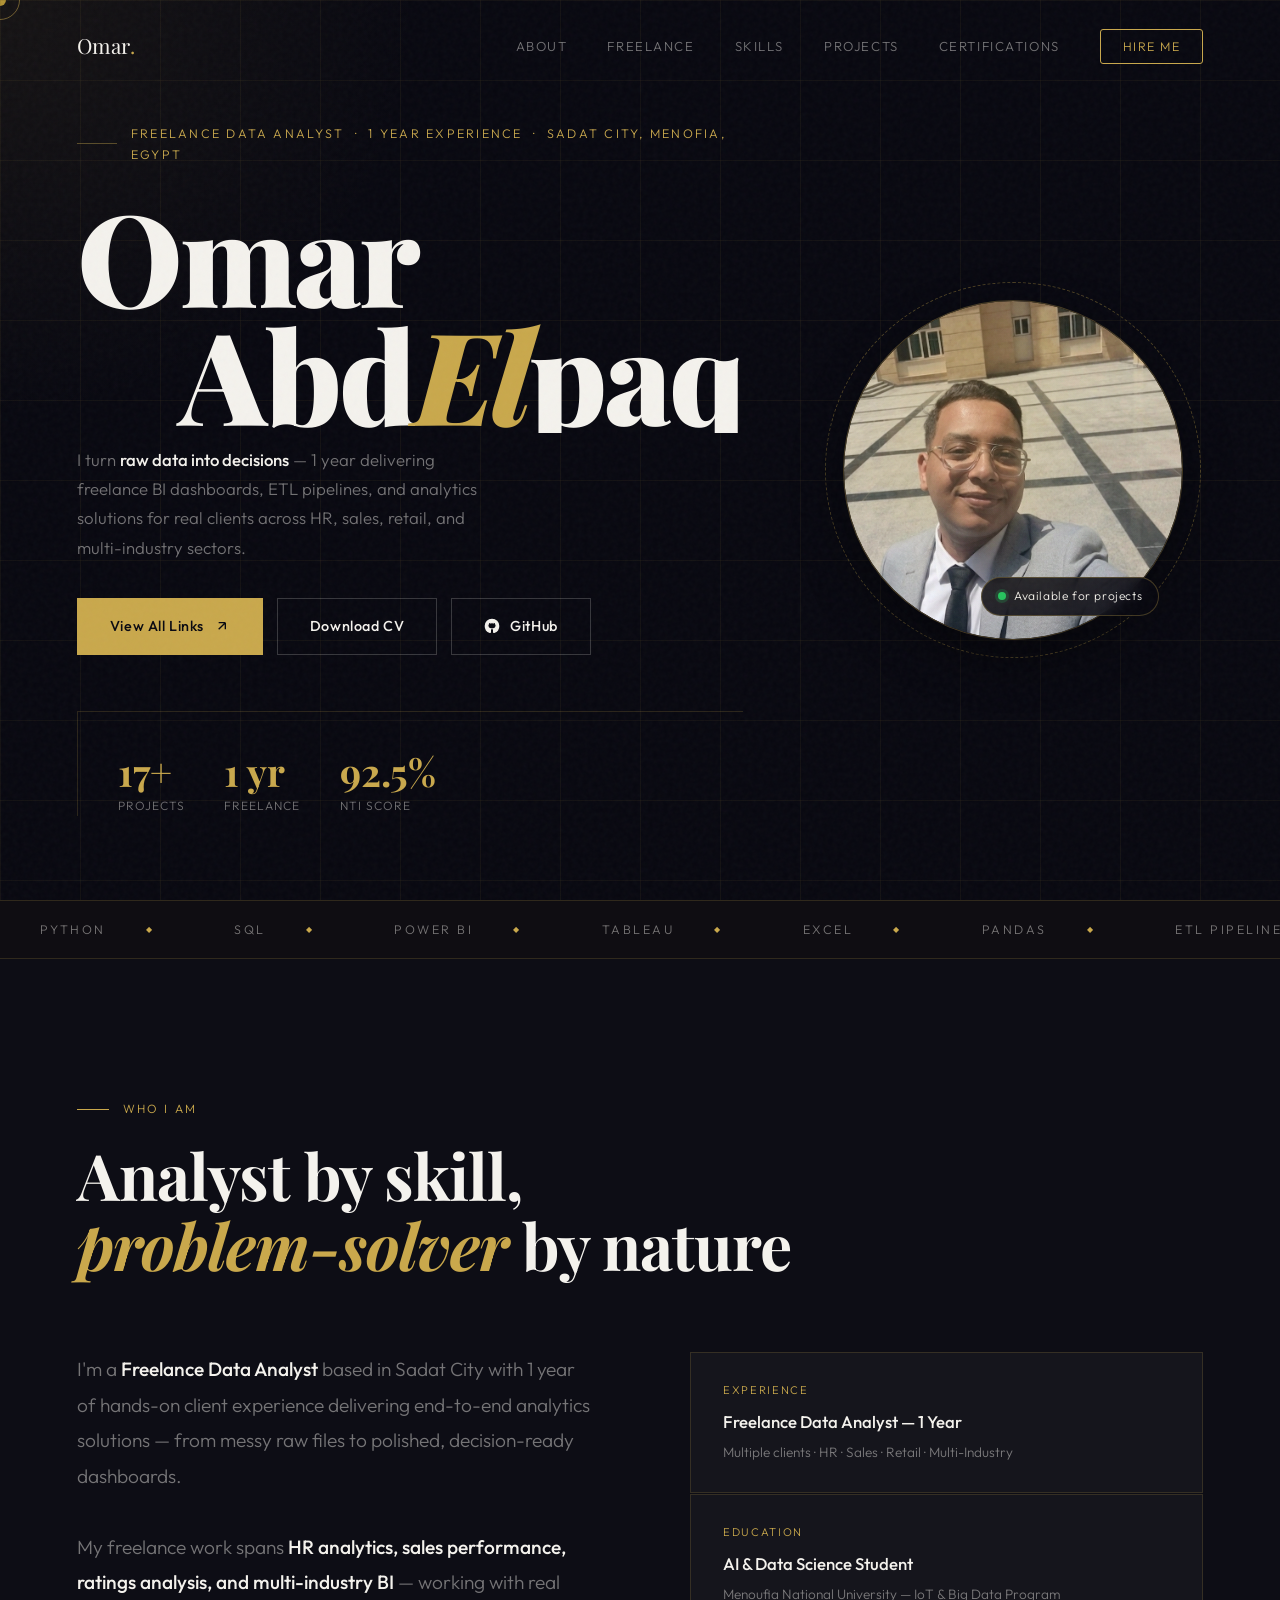
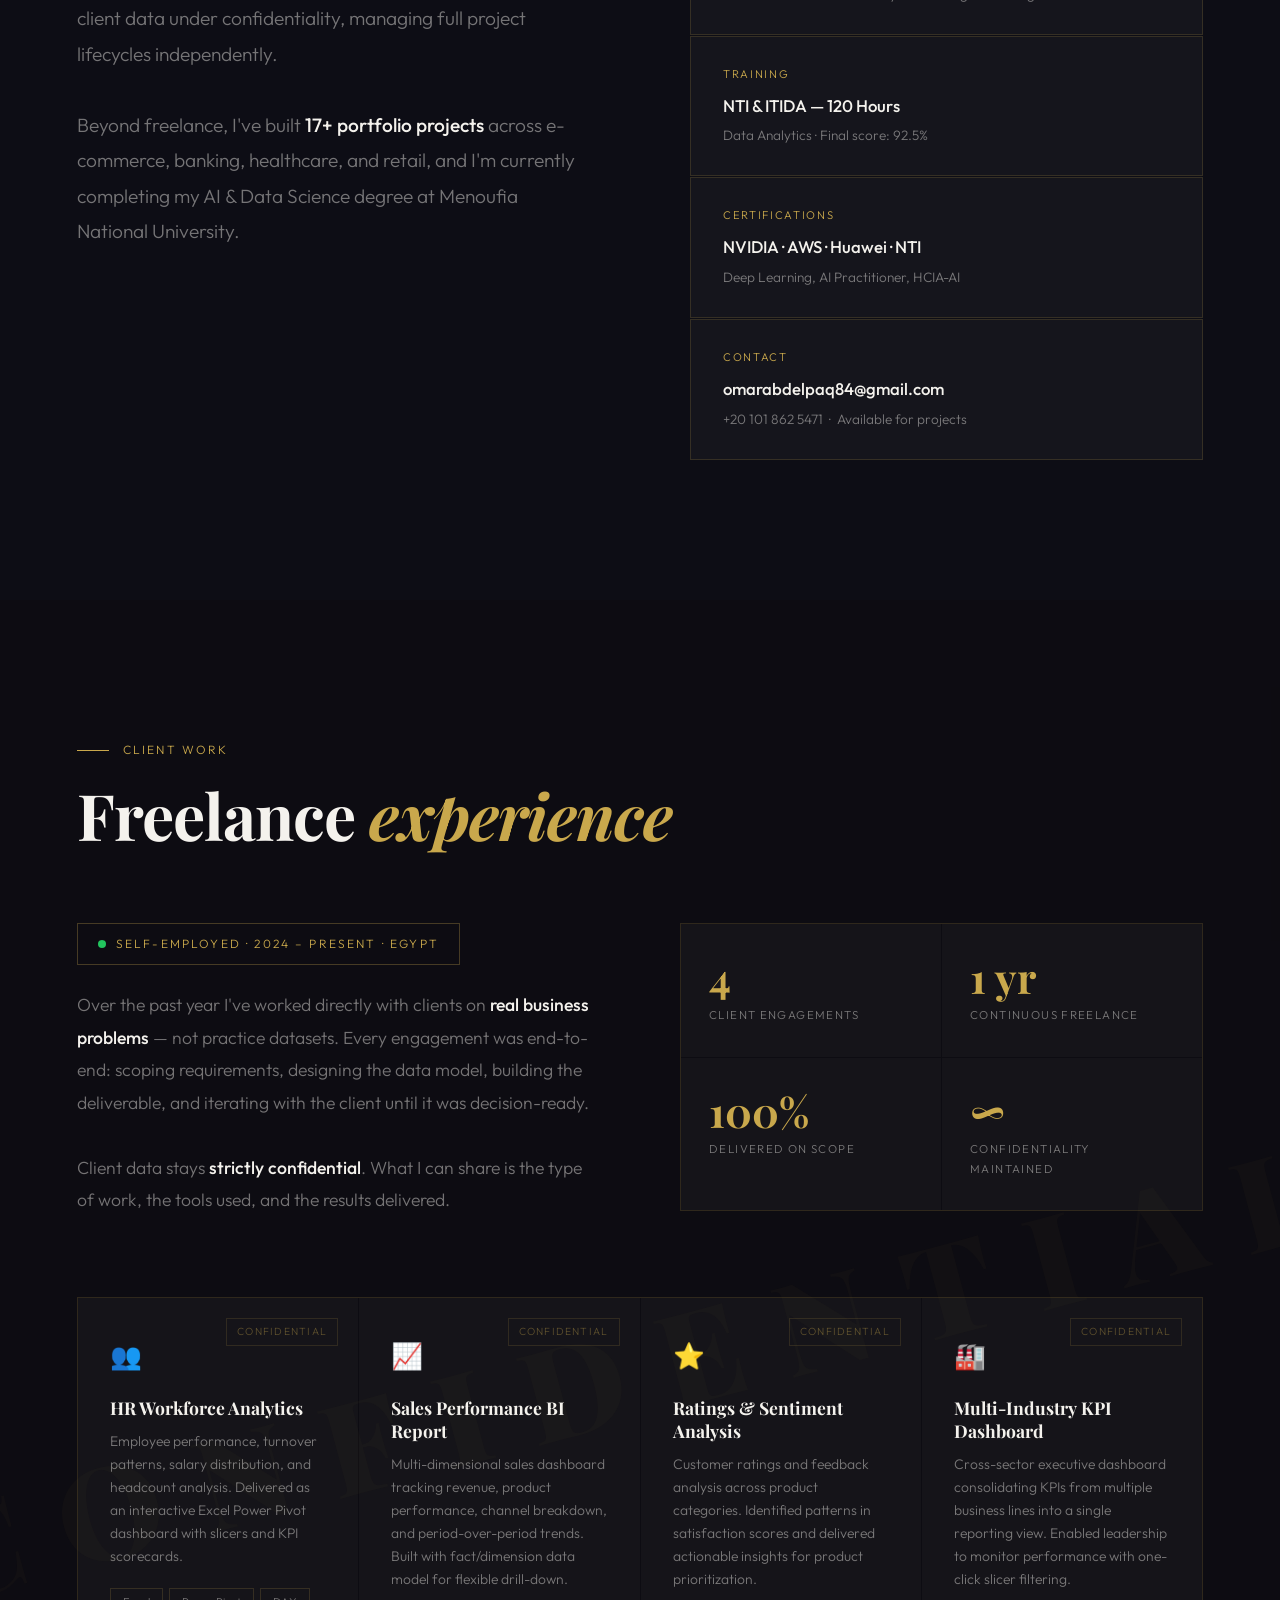
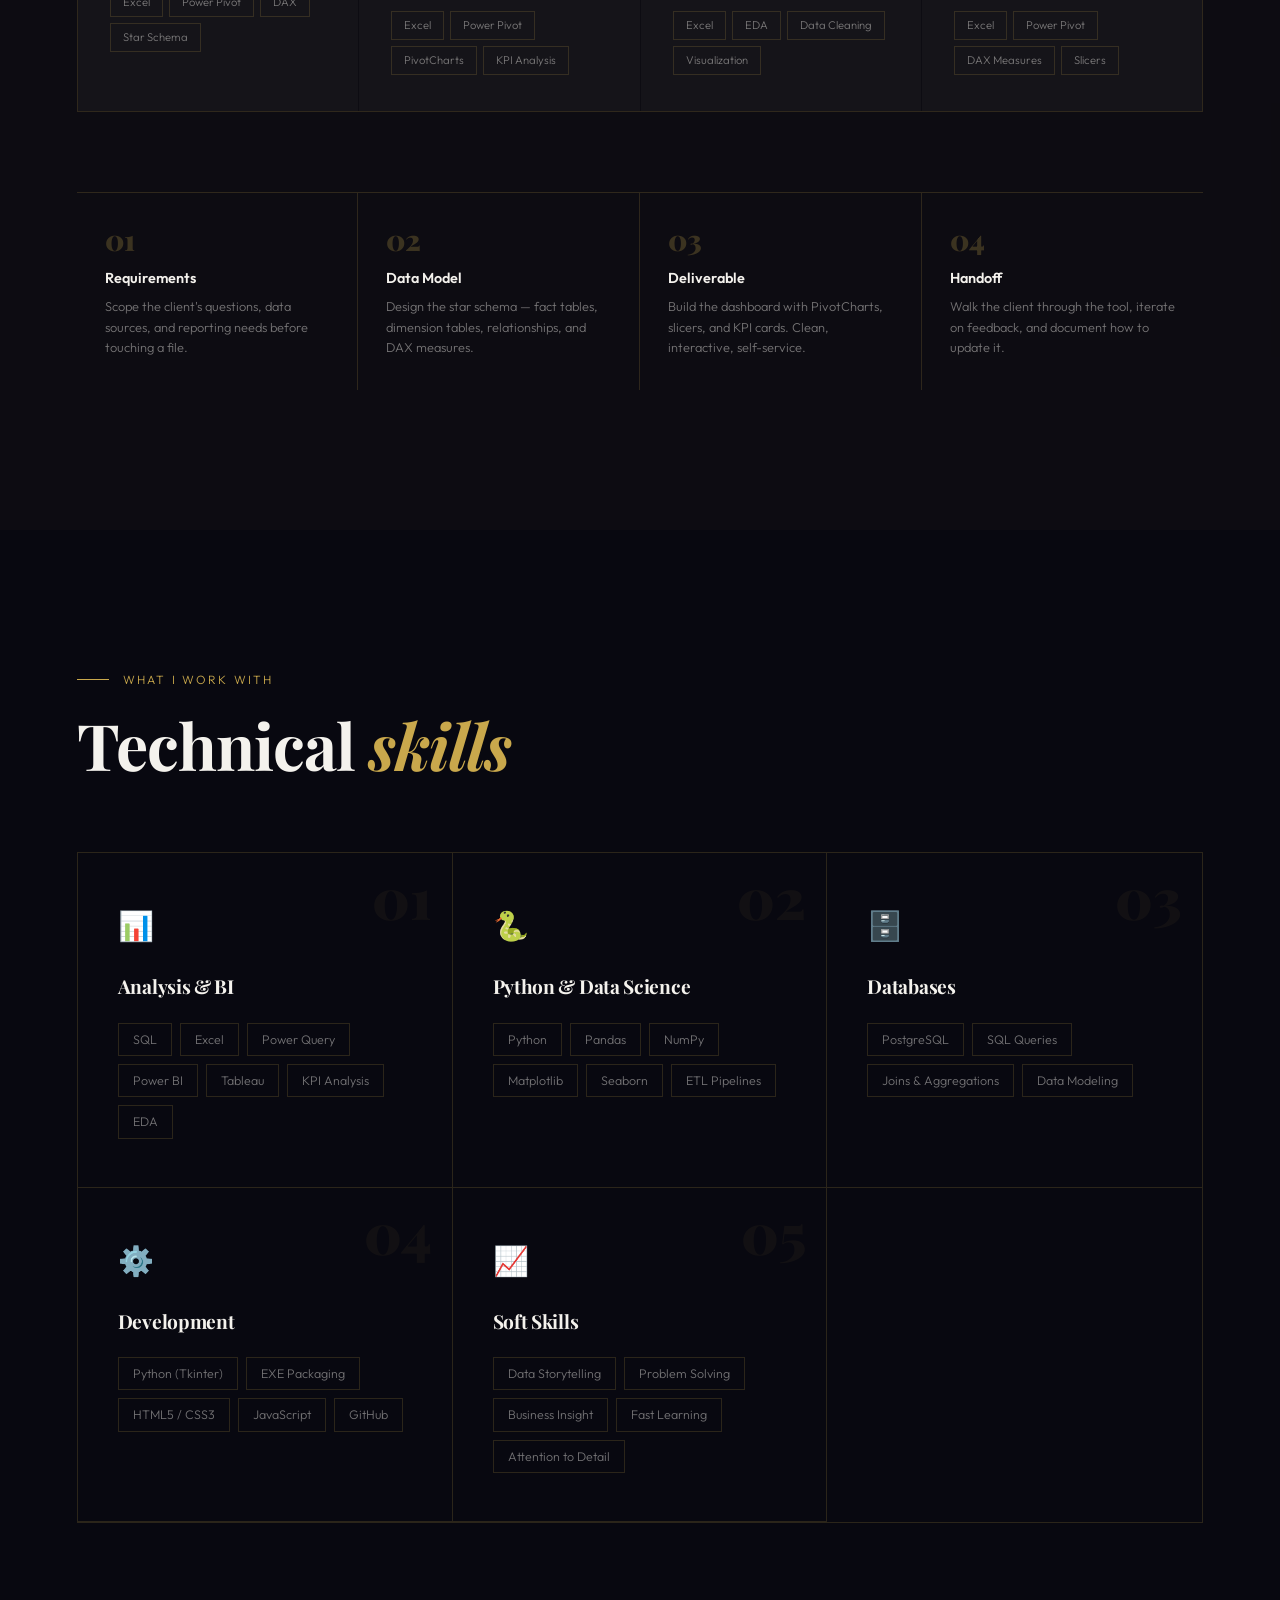
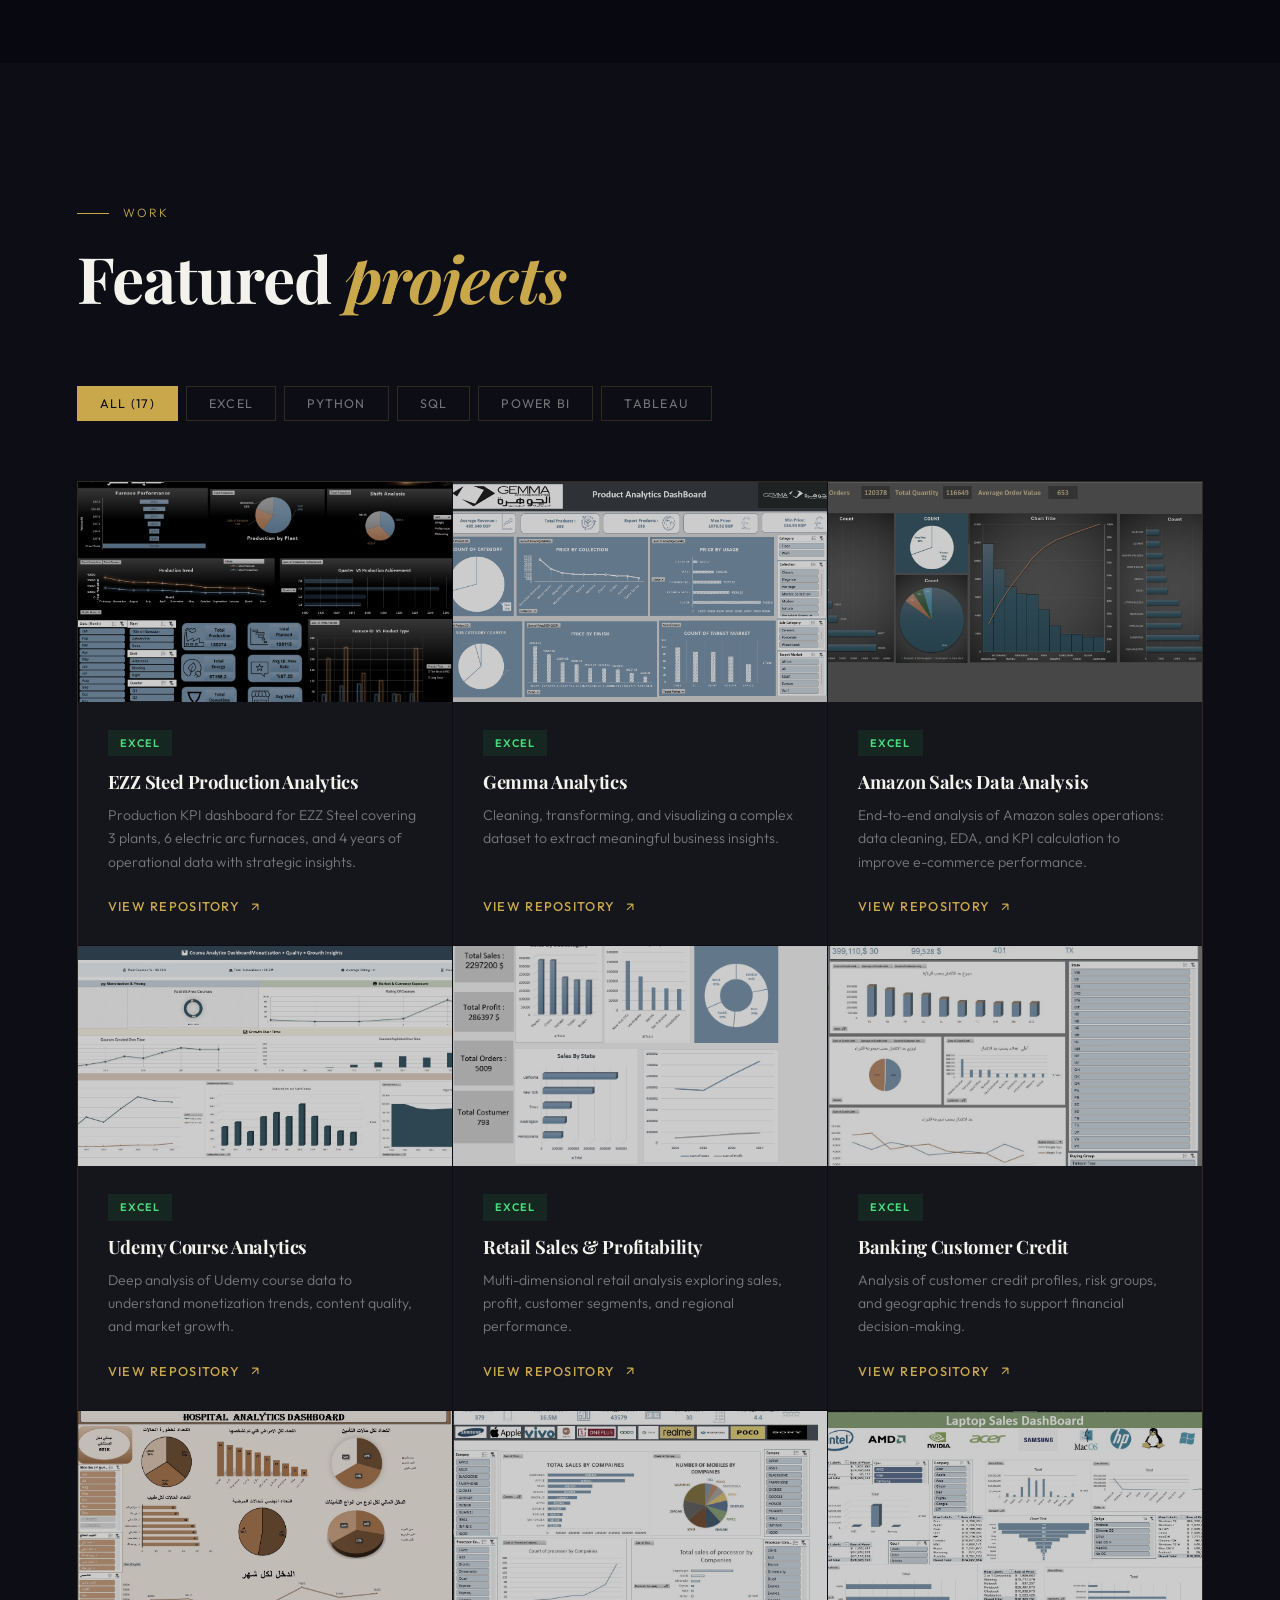
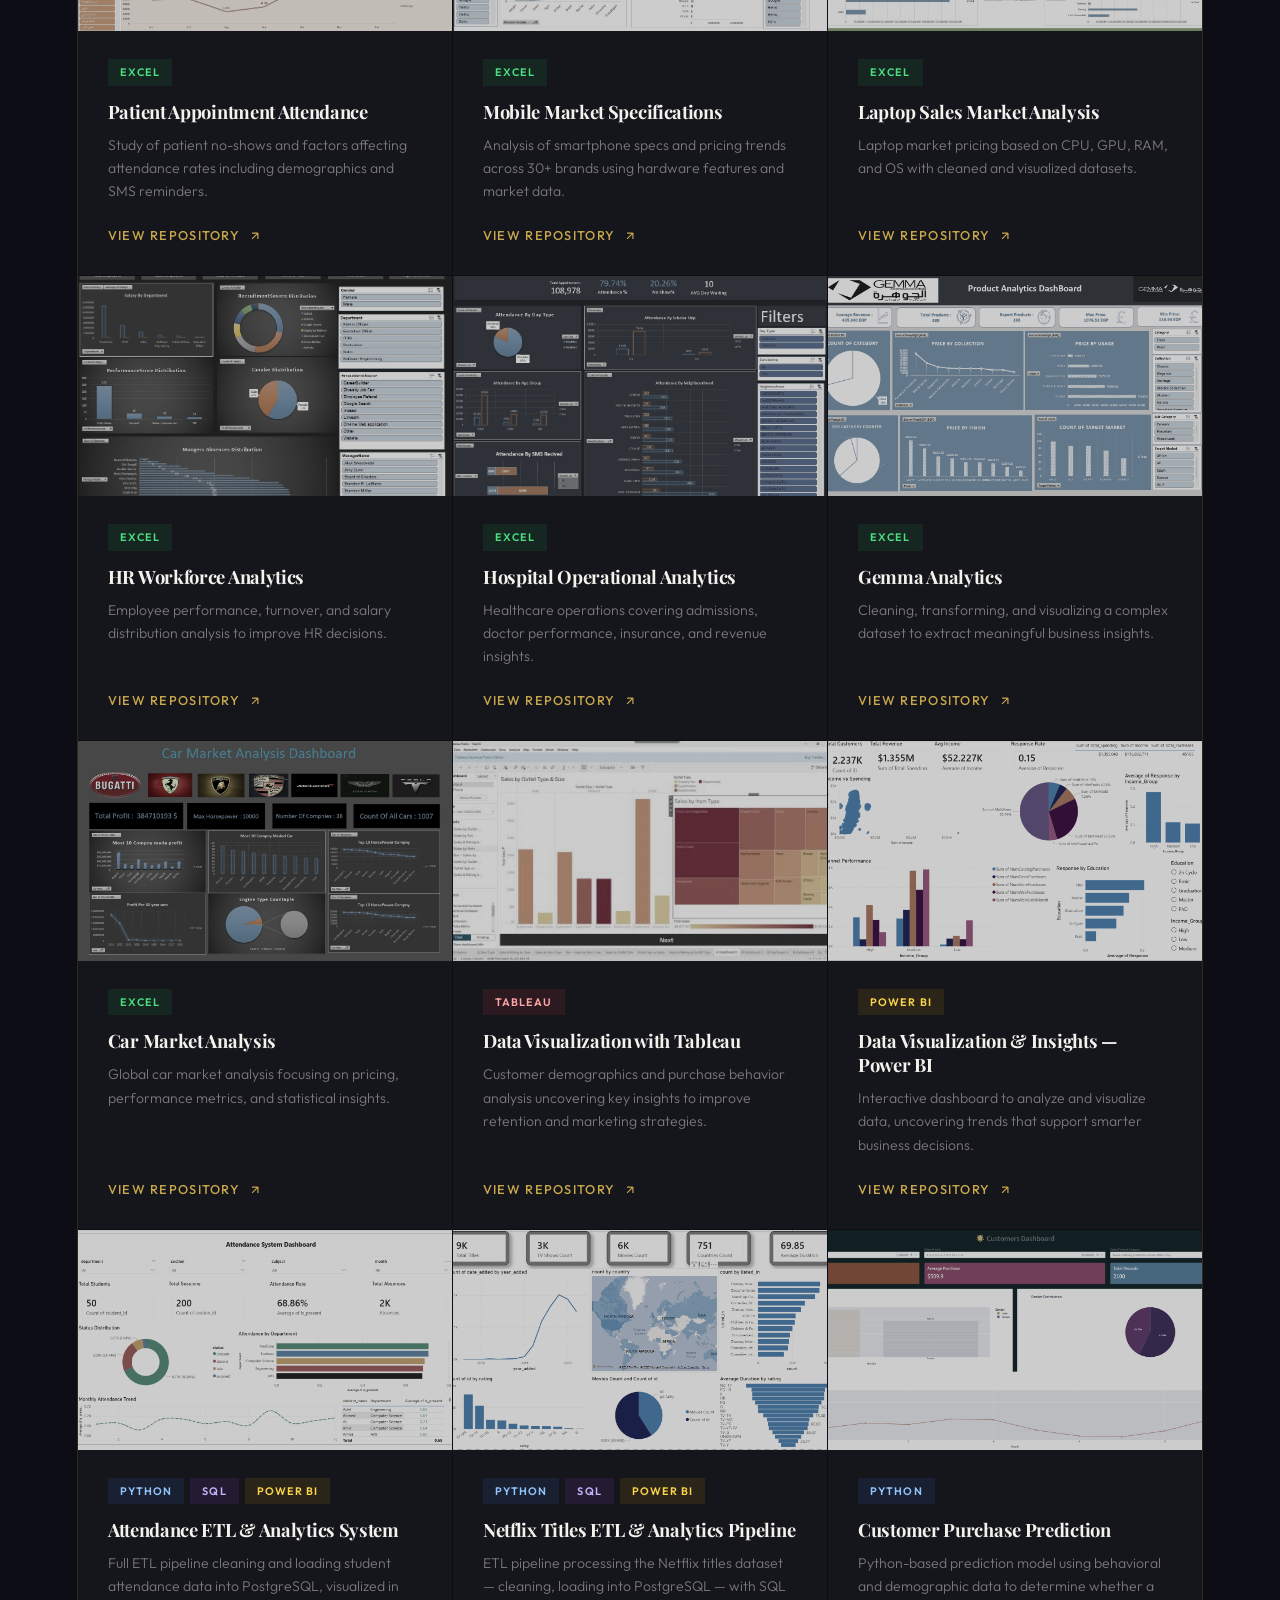
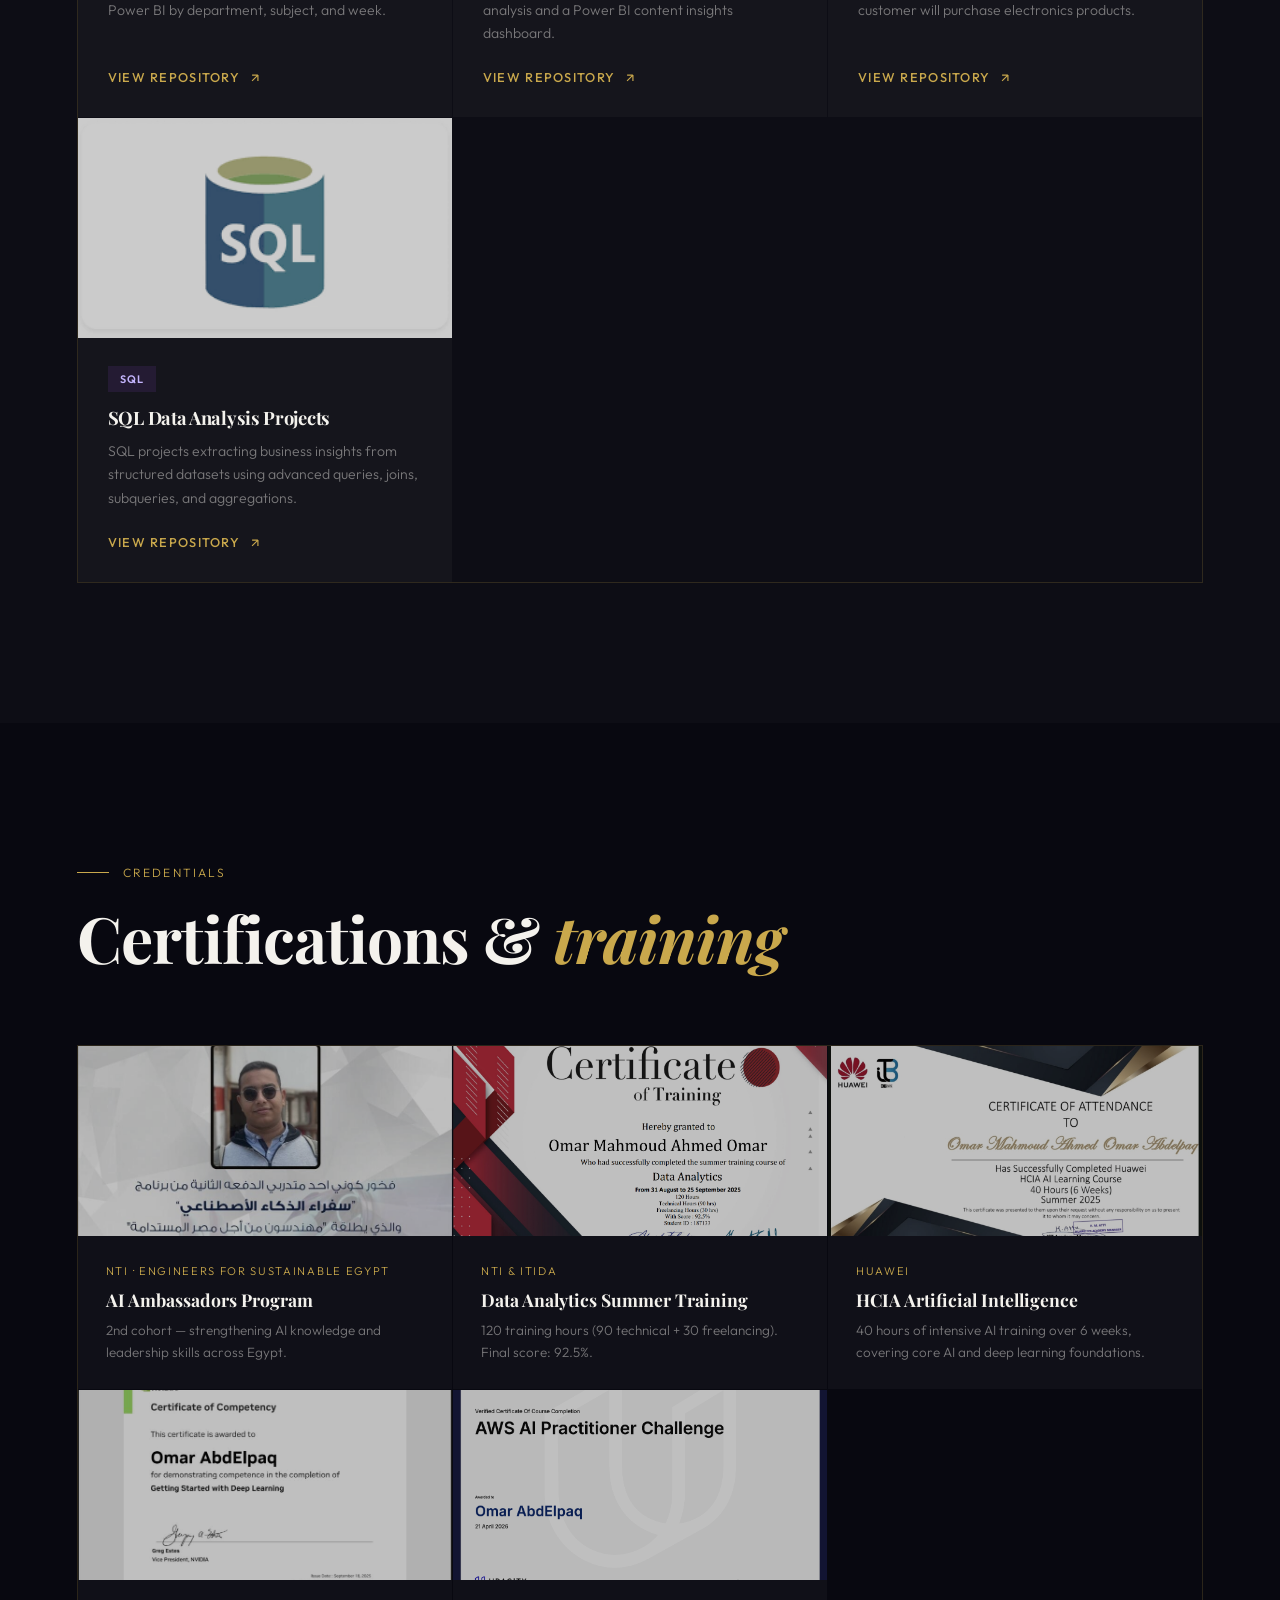
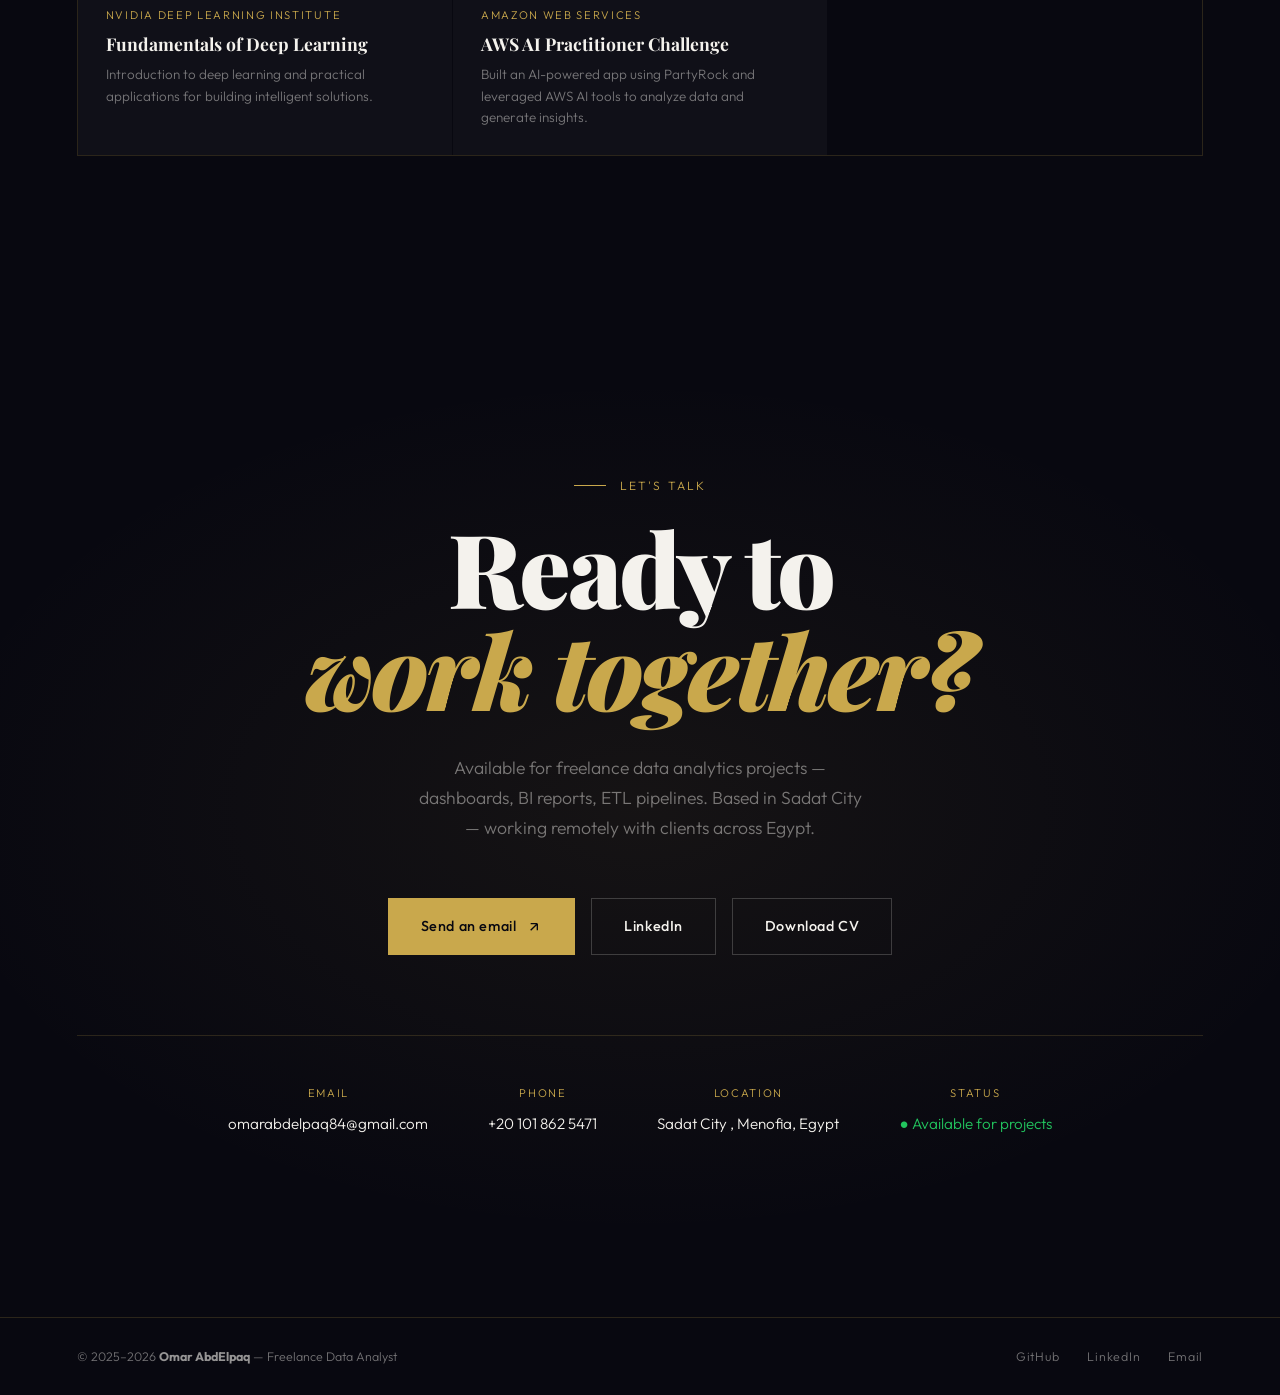
==== index.html @ 1dfb29c3 "Add files via upload" ====
<!DOCTYPE html>
<html lang="en">
<head>
<meta charset="UTF-8">
<meta name="viewport" content="width=device-width, initial-scale=1.0">
<meta name="description" content="Omar AbdElpaq — Freelance Data Analyst. Python, SQL, Power BI, Excel Power Pivot, DAX. 1 year freelance experience. 17+ real-world projects. Based in Sadat City, Menofia, Egypt.">
<title>Omar AbdElpaq — Data Analyst</title>
<link rel="preconnect" href="https://fonts.googleapis.com">
<link href="https://fonts.googleapis.com/css2?family=Playfair+Display:ital,wght@0,700;0,900;1,700&family=Outfit:wght@300;400;500;600&display=swap" rel="stylesheet">
<style>

.avatar-photo{
 width:100%;
 height:100%;
 object-fit:cover;
 border-radius:50%;
}
.avatar-circle{
 overflow:hidden;
 border:3px solid rgba(201,168,76,.45);
 box-shadow:0 20px 50px rgba(0,0,0,.45);
}

/* ── TOKENS ───────────────────────────────────────── */
:root {
  --black:   #080810;
  --white:   #f4f2ed;
  --gold:    #c9a84c;
  --gold2:   #e8c97a;
  --dim:     rgba(244,242,237,0.45);
  --border:  rgba(201,168,76,0.18);
  --card:    rgba(255,255,255,0.03);
  --r: 0px; --g: 0px; /* mouse pos for glow */
}

/* ── RESET ────────────────────────────────────────── */
*,*::before,*::after{margin:0;padding:0;box-sizing:border-box}
html{scroll-behavior:smooth;font-size:16px}
body{
  background:var(--black);
  color:var(--white);
  font-family:'Outfit',sans-serif;
  font-weight:300;
  line-height:1.7;
  overflow-x:hidden;
  cursor:none;
}
a{text-decoration:none;color:inherit}
img{display:block;max-width:100%}
ul{list-style:none}

/* ── CURSOR ───────────────────────────────────────── */
#cur{
  position:fixed;width:12px;height:12px;
  background:var(--gold);border-radius:50%;
  pointer-events:none;z-index:9999;
  transform:translate(-50%,-50%);
  transition:width .2s,height .2s,background .2s,opacity .2s;
  mix-blend-mode:difference;
}
#cur2{
  position:fixed;width:40px;height:40px;
  border:1px solid var(--gold);border-radius:50%;
  pointer-events:none;z-index:9998;
  transform:translate(-50%,-50%);
  opacity:.5;
  transition:width .35s cubic-bezier(.16,1,.3,1),height .35s cubic-bezier(.16,1,.3,1),opacity .3s;
}
.cur-big #cur{width:50px;height:50px;opacity:.15}
.cur-big #cur2{width:60px;height:60px;opacity:.8;border-color:var(--gold2)}

/* ── GRAIN OVERLAY ────────────────────────────────── */
body::before{
  content:'';
  position:fixed;inset:0;
  background-image:url("data:image/svg+xml,%3Csvg viewBox='0 0 200 200' xmlns='http://www.w3.org/2000/svg'%3E%3Cfilter id='n'%3E%3CfeTurbulence type='fractalNoise' baseFrequency='0.9' numOctaves='4' stitchTiles='stitch'/%3E%3C/filter%3E%3Crect width='100%25' height='100%25' filter='url(%23n)' opacity='1'/%3E%3C/svg%3E");
  opacity:.035;pointer-events:none;z-index:9997;
}

/* ── NAV ──────────────────────────────────────────── */
nav{
  position:fixed;top:0;left:0;right:0;z-index:500;
  display:flex;align-items:center;justify-content:space-between;
  padding:28px 6%;
  transition:padding .4s,background .4s,backdrop-filter .4s;
}
nav.scrolled{
  padding:18px 6%;
  background:rgba(8,8,16,.8);
  backdrop-filter:blur(20px);
  border-bottom:1px solid var(--border);
}
.nav-logo{
  font-family:'Playfair Display',serif;
  font-size:1.3rem;letter-spacing:.5px;
}
.nav-logo span{color:var(--gold)}
.nav-links{display:flex;gap:40px;align-items:center}
.nav-links a{font-size:.82rem;letter-spacing:.12em;text-transform:uppercase;color:var(--dim);transition:color .2s}
.nav-links a:hover{color:var(--white)}
.nav-hire{
  background:transparent;
  border:1px solid var(--gold);
  color:var(--gold) !important;
  padding:9px 22px;border-radius:3px;
  font-size:.78rem !important;
  letter-spacing:.12em !important;
  transition:background .2s,color .2s !important;
}
.nav-hire:hover{background:var(--gold);color:var(--black) !important}

/* ── HERO ─────────────────────────────────────────── */
.hero{
  min-height:100vh;
  display:grid;
  grid-template-columns:1fr 420px;
  gap:60px;
  align-items:center;
  padding:120px 6% 9vh;
  position:relative;overflow:hidden;
}
@media(max-width:1100px){.hero{grid-template-columns:1fr;padding-top:110px}}

/* ── CSS AVATAR ───────────────────────────────────── */
.avatar-wrap{
  display:flex;justify-content:center;align-items:center;
  position:relative;
}
.avatar-outer{
  position:relative;
  width:340px;height:340px;
  flex-shrink:0;
}
/* spinning dashed ring */
.avatar-outer::before{
  content:'';
  position:absolute;inset:-18px;
  border-radius:50%;
  border:1.5px dashed rgba(201,168,76,.35);
  animation:spinRing 18s linear infinite;
}
/* pulsing glow */
.avatar-outer::after{
  content:'';
  position:absolute;inset:-2px;
  border-radius:50%;
  background:radial-gradient(circle, rgba(201,168,76,.12) 0%, transparent 70%);
  animation:glowPulse 3s ease-in-out infinite;
}
@keyframes spinRing{to{transform:rotate(360deg)}}
@keyframes glowPulse{0%,100%{opacity:.5;transform:scale(1)}50%{opacity:1;transform:scale(1.05)}}

.avatar-circle{
  width:100%;height:100%;
  border-radius:50%;
  background:linear-gradient(135deg, rgba(201,168,76,.12) 0%, rgba(201,168,76,.04) 100%);
  border:1px solid rgba(201,168,76,.25);
  display:flex;flex-direction:column;align-items:center;justify-content:center;
  position:relative;
  overflow:hidden;
}
/* subtle inner texture */
.avatar-circle::before{
  content:'';
  position:absolute;inset:0;
  background:
    radial-gradient(circle at 30% 30%, rgba(201,168,76,.08) 0%, transparent 50%),
    radial-gradient(circle at 70% 70%, rgba(26,79,200,.06) 0%, transparent 50%);
}

.avatar-initials{
  font-family:'Playfair Display',serif;
  font-size:5.5rem;font-weight:900;
  letter-spacing:-4px;
  color:var(--white);
  line-height:1;
  position:relative;z-index:1;
  opacity:.95;
}
.avatar-initials em{color:var(--gold);font-style:normal}

.avatar-title{
  font-size:.72rem;letter-spacing:.22em;text-transform:uppercase;
  color:var(--gold);margin-top:12px;
  position:relative;z-index:1;
  opacity:.8;
}

/* orbit dots */
.orbit-dot{
  position:absolute;
  width:8px;height:8px;
  background:var(--gold);border-radius:50%;
  opacity:.7;
}
.orbit-dot:nth-child(1){top:14px;left:50%;transform:translateX(-50%)}
.orbit-dot:nth-child(2){bottom:14px;left:50%;transform:translateX(-50%)}
.orbit-dot:nth-child(3){left:14px;top:50%;transform:translateY(-50%)}
.orbit-dot:nth-child(4){right:14px;top:50%;transform:translateY(-50%)}

/* mini data bars floating around */
.avatar-bars{
  position:absolute;
  display:flex;gap:4px;align-items:flex-end;
  bottom:-40px;right:-20px;
  opacity:.35;
}
.avatar-bar{
  width:6px;background:var(--gold);border-radius:2px 2px 0 0;
  animation:barAnim 2s ease-in-out infinite;
}
.avatar-bar:nth-child(1){height:20px;animation-delay:0s}
.avatar-bar:nth-child(2){height:34px;animation-delay:.2s}
.avatar-bar:nth-child(3){height:26px;animation-delay:.4s}
.avatar-bar:nth-child(4){height:40px;animation-delay:.1s}
.avatar-bar:nth-child(5){height:16px;animation-delay:.3s}
@keyframes barAnim{0%,100%{opacity:.35}50%{opacity:.7}}

/* status badge on avatar */
.avatar-status{
  position:absolute;
  bottom:24px;right:24px;
  background:rgba(8,8,16,.85);
  border:1px solid rgba(201,168,76,.3);
  border-radius:100px;
  padding:8px 16px;
  display:flex;align-items:center;gap:8px;
  backdrop-filter:blur(8px);
  white-space:nowrap;
}
.status-dot{
  width:8px;height:8px;
  background:#22c55e;border-radius:50%;
  box-shadow:0 0 0 3px rgba(34,197,94,.2);
  animation:statusPulse 2s infinite;
}
@keyframes statusPulse{0%,100%{box-shadow:0 0 0 3px rgba(34,197,94,.2)}50%{box-shadow:0 0 0 6px rgba(34,197,94,.08)}}
.status-text{font-size:.75rem;color:var(--white);letter-spacing:.05em}

/* animated grid */
.hero-grid{
  position:absolute;inset:0;
  background-image:
    linear-gradient(rgba(201,168,76,.06) 1px,transparent 1px),
    linear-gradient(90deg,rgba(201,168,76,.06) 1px,transparent 1px);
  background-size:80px 80px;
  animation:gridShift 20s linear infinite;
}
@keyframes gridShift{to{background-position:80px 80px}}

/* radial mouse glow */
.hero-glow{
  position:absolute;inset:0;pointer-events:none;
  background:radial-gradient(600px circle at var(--r) var(--g), rgba(201,168,76,.07), transparent 70%);
  transition:background .1s;
}

/* floating data particles */
.particles{position:absolute;inset:0;pointer-events:none;overflow:hidden}
.particle{
  position:absolute;
  width:2px;height:2px;
  background:var(--gold);border-radius:50%;
  opacity:0;
  animation:floatUp var(--d,8s) var(--delay,0s) linear infinite;
}
@keyframes floatUp{
  0%{transform:translateY(100vh) translateX(0);opacity:0}
  10%{opacity:.6}
  90%{opacity:.3}
  100%{transform:translateY(-100px) translateX(var(--drift,20px));opacity:0}
}

.hero-eyebrow{
  display:inline-flex;align-items:center;gap:14px;
  font-size:.78rem;letter-spacing:.18em;text-transform:uppercase;
  color:var(--gold);margin-bottom:32px;
  opacity:0;animation:fadeUp .8s .3s cubic-bezier(.16,1,.3,1) forwards;
}
.hero-eyebrow::before,.hero-eyebrow::after{
  content:'';flex:1;height:1px;background:var(--gold);opacity:.4;
}
.hero-eyebrow::before{width:40px;flex:none}

.hero-name{
  font-family:'Playfair Display',serif;
  font-size:clamp(4.5rem,10vw,9.5rem);
  font-weight:900;
  letter-spacing:-3px;
  line-height:.92;
  margin-bottom:12px;
  overflow:hidden;
}
.hero-name .line{
  display:block;
  opacity:0;transform:translateY(110%);
  animation:slideUp .9s cubic-bezier(.16,1,.3,1) forwards;
}
.hero-name .line:nth-child(1){animation-delay:.5s}
.hero-name .line:nth-child(2){animation-delay:.7s;padding-left:clamp(40px,8vw,120px)}
.hero-name em{color:var(--gold);font-style:italic}

@keyframes slideUp{to{opacity:1;transform:translateY(0)}}
@keyframes fadeUp{to{opacity:1;transform:translateY(0)}}

.hero-bottom{
  display:flex;align-items:flex-end;justify-content:space-between;
  margin-top:56px;gap:40px;flex-wrap:wrap;
  opacity:0;animation:fadeUp .9s .9s cubic-bezier(.16,1,.3,1) forwards;
}

.hero-desc{
  font-size:1.05rem;color:var(--dim);
  max-width:420px;line-height:1.75;font-weight:300;
}
.hero-desc strong{color:var(--white);font-weight:500}

.hero-cta{display:flex;gap:14px;align-items:center;flex-wrap:wrap}

.btn{
  display:inline-flex;align-items:center;gap:10px;
  padding:15px 32px;
  font-family:'Outfit',sans-serif;
  font-size:.9rem;font-weight:500;
  letter-spacing:.04em;
  cursor:none;
  transition:all .3s cubic-bezier(.16,1,.3,1);
}
.btn-gold{
  background:var(--gold);color:var(--black);
  border:1px solid var(--gold);
}
.btn-gold:hover{background:var(--gold2);border-color:var(--gold2);transform:translateY(-3px);box-shadow:0 16px 40px rgba(201,168,76,.25)}
.btn-outline{
  background:transparent;color:var(--white);
  border:1px solid rgba(244,242,237,.2);
}
.btn-outline:hover{border-color:var(--white);transform:translateY(-3px)}
.btn svg{width:16px;height:16px;fill:none;stroke:currentColor;stroke-width:2}

.hero-stats{
  display:flex;gap:40px;
  border-left:1px solid var(--border);
  padding-left:40px;
}
.stat-n{
  font-family:'Playfair Display',serif;
  font-size:2.4rem;font-weight:700;
  color:var(--gold);line-height:1;
}
.stat-l{font-size:.75rem;letter-spacing:.08em;text-transform:uppercase;color:var(--dim);margin-top:6px}

/* ── MARQUEE ──────────────────────────────────────── */
.marquee-wrap{
  border-top:1px solid var(--border);
  border-bottom:1px solid var(--border);
  overflow:hidden;
  padding:18px 0;
  background:rgba(201,168,76,.03);
}
.marquee{display:flex;gap:0;animation:marquee 22s linear infinite;width:max-content}
.marquee-inner{display:flex;gap:0;white-space:nowrap}
@keyframes marquee{to{transform:translateX(-50%)}}
.marquee-item{
  font-size:.78rem;letter-spacing:.2em;text-transform:uppercase;
  color:var(--dim);padding:0 40px;
  display:flex;align-items:center;gap:40px;
}
.marquee-item::after{content:'◆';color:var(--gold);font-size:.5rem}

/* ── SECTIONS ─────────────────────────────────────── */
.section{padding:140px 6%}
.section-alt{background:rgba(255,255,255,.018)}

.tag-line{
  display:flex;align-items:center;gap:14px;
  font-size:.75rem;letter-spacing:.18em;text-transform:uppercase;
  color:var(--gold);margin-bottom:20px;
}
.tag-line::before{content:'';width:32px;height:1px;background:var(--gold)}

.section-title{
  font-family:'Playfair Display',serif;
  font-size:clamp(2.4rem,5vw,4rem);
  font-weight:700;
  letter-spacing:-1px;
  line-height:1.1;
  margin-bottom:72px;
}
.section-title em{color:var(--gold);font-style:italic}

/* ── ABOUT ────────────────────────────────────────── */
.about-grid{display:grid;grid-template-columns:1fr 1fr;gap:100px;align-items:start}
.about-text{font-size:1.2rem;line-height:1.85;color:var(--dim);font-weight:300}
.about-text strong{color:var(--white);font-weight:500}

.about-cards{display:flex;flex-direction:column;gap:1px}
.about-card{
  padding:28px 32px;
  border:1px solid var(--border);
  background:var(--card);
  transition:background .3s,border-color .3s;
  cursor:none;
}
.about-card:hover{background:rgba(201,168,76,.05);border-color:rgba(201,168,76,.4)}
.ac-label{font-size:.7rem;letter-spacing:.15em;text-transform:uppercase;color:var(--gold);margin-bottom:8px}
.ac-value{font-size:1.05rem;font-weight:500;margin-bottom:4px}
.ac-sub{font-size:.85rem;color:var(--dim)}

/* ── SKILLS ───────────────────────────────────────── */
.skills-table{
  display:grid;grid-template-columns:repeat(3,1fr);
  border:1px solid var(--border);
}
.sk-cell{
  padding:48px 40px;
  border-right:1px solid var(--border);
  border-bottom:1px solid var(--border);
  transition:background .3s;
  position:relative;overflow:hidden;
}
.sk-cell:nth-child(3n){border-right:none}
.sk-cell:hover{background:rgba(201,168,76,.04)}
.sk-cell::before{
  content:attr(data-n);
  position:absolute;top:16px;right:20px;
  font-family:'Playfair Display',serif;
  font-size:3.5rem;font-weight:900;
  color:var(--gold);opacity:.05;
  line-height:1;
}
.sk-icon{font-size:1.8rem;margin-bottom:20px}
.sk-title{font-family:'Playfair Display',serif;font-size:1.2rem;font-weight:700;margin-bottom:20px;letter-spacing:-.3px}
.sk-pills{display:flex;flex-wrap:wrap;gap:8px}
.sk-pill{
  font-size:.78rem;padding:5px 14px;
  border:1px solid var(--border);color:var(--dim);
  transition:border-color .2s,color .2s;
}
.sk-cell:hover .sk-pill{border-color:rgba(201,168,76,.3);color:var(--white)}

/* ── PROJECTS ─────────────────────────────────────── */
.proj-filters{display:flex;gap:8px;flex-wrap:wrap;margin-bottom:60px}
.pf{
  padding:9px 22px;
  border:1px solid var(--border);
  background:transparent;
  font-family:'Outfit',sans-serif;
  font-size:.78rem;letter-spacing:.1em;text-transform:uppercase;
  color:var(--dim);cursor:none;
  transition:all .2s;
}
.pf:hover,.pf.on{background:var(--gold);border-color:var(--gold);color:var(--black)}

.proj-grid{
  display:grid;
  grid-template-columns:repeat(auto-fill,minmax(360px,1fr));
  gap:1px;
  border:1px solid var(--border);
}
.proj-card{
  background:var(--card);
  display:flex;flex-direction:column;
  overflow:hidden;
  transition:background .3s;
  cursor:none;
}
.proj-card:hover{background:rgba(201,168,76,.04)}

.proj-img-wrap{height:220px;overflow:hidden;position:relative}
.proj-img{
  width:100%;height:100%;object-fit:cover;
  filter:grayscale(60%) brightness(.8);
  transition:filter .6s,transform .6s;
  background:#111118;
}
.proj-card:hover .proj-img{filter:grayscale(0%) brightness(.95);transform:scale(1.05)}

.proj-num{
  position:absolute;top:16px;left:16px;
  font-family:'Playfair Display',serif;
  font-size:2.2rem;font-weight:900;
  color:var(--gold);opacity:.7;line-height:1;
  text-shadow:0 2px 12px rgba(0,0,0,.6);
}

.proj-body{padding:28px 30px;flex:1;display:flex;flex-direction:column}
.proj-tags{display:flex;gap:6px;flex-wrap:wrap;margin-bottom:14px}
.pt{
  font-size:.68rem;font-weight:600;letter-spacing:.1em;text-transform:uppercase;
  padding:4px 12px;
}
.pt-ex{background:rgba(34,197,94,.1);color:#4ade80}
.pt-py{background:rgba(59,130,246,.1);color:#93c5fd}
.pt-sq{background:rgba(168,85,247,.1);color:#c4b5fd}
.pt-pb{background:rgba(234,179,8,.1);color:#fcd34d}
.pt-tb{background:rgba(239,68,68,.1);color:#fca5a5}
.pt-ml{background:rgba(20,184,166,.1);color:#5eead4}

.proj-title{font-family:'Playfair Display',serif;font-size:1.15rem;font-weight:700;letter-spacing:-.3px;margin-bottom:10px;line-height:1.3}
.proj-desc{font-size:.88rem;color:var(--dim);line-height:1.65;flex:1;margin-bottom:22px}
.proj-link{
  display:inline-flex;align-items:center;gap:8px;
  font-size:.8rem;letter-spacing:.1em;text-transform:uppercase;
  color:var(--gold);font-weight:500;
  transition:gap .2s,opacity .2s;
}
.proj-link:hover{gap:14px}
.proj-link svg{width:14px;height:14px;fill:none;stroke:currentColor;stroke-width:2}

/* ── CERTS ────────────────────────────────────────── */
.certs-grid{display:grid;grid-template-columns:repeat(auto-fill,minmax(300px,1fr));gap:1px;border:1px solid var(--border)}
.cert-card{
  background:var(--card);overflow:hidden;
  transition:background .3s;cursor:none;
}
.cert-card:hover{background:rgba(201,168,76,.04)}
.cert-img-wrap{height:190px;overflow:hidden}
.cert-img{width:100%;height:100%;object-fit:cover;filter:brightness(.75) saturate(.7);transition:filter .5s,transform .5s}
.cert-card:hover .cert-img{filter:brightness(.9) saturate(1);transform:scale(1.04)}
.cert-body{padding:26px 28px}
.cert-org{font-size:.7rem;letter-spacing:.15em;text-transform:uppercase;color:var(--gold);margin-bottom:8px}
.cert-title{font-family:'Playfair Display',serif;font-size:1.1rem;font-weight:700;margin-bottom:8px;line-height:1.3}
.cert-desc{font-size:.84rem;color:var(--dim);line-height:1.6}

/* ── CONTACT ──────────────────────────────────────── */
.contact-section{
  padding:180px 6%;
  text-align:center;
  position:relative;overflow:hidden;
}
.contact-bg{
  position:absolute;inset:0;
  background:radial-gradient(ellipse 80% 60% at 50% 50%, rgba(201,168,76,.07) 0%, transparent 70%);
  pointer-events:none;
}
.contact-big{
  font-family:'Playfair Display',serif;
  font-size:clamp(3rem,8vw,7rem);
  font-weight:900;letter-spacing:-3px;
  line-height:1;margin-bottom:32px;
}
.contact-big em{color:var(--gold);font-style:italic}
.contact-sub{font-size:1.1rem;color:var(--dim);max-width:460px;margin:0 auto 56px;font-weight:300}
.contact-row{
  display:flex;justify-content:center;gap:16px;flex-wrap:wrap;
  margin-bottom:80px;
}
.contact-info-grid{
  display:flex;justify-content:center;gap:60px;flex-wrap:wrap;
  padding-top:48px;border-top:1px solid var(--border);
}
.ci-label{font-size:.7rem;letter-spacing:.15em;text-transform:uppercase;color:var(--gold);margin-bottom:8px}
.ci-val{font-size:.95rem;color:var(--white)}

/* ── FREELANCE SECTION ────────────────────────────── */
.freelance-section{padding:140px 6%;background:rgba(201,168,76,.025);position:relative;overflow:hidden}
.freelance-section::before{
  content:'CONFIDENTIAL';
  position:absolute;top:50%;left:50%;transform:translate(-50%,-50%) rotate(-15deg);
  font-family:'Playfair Display',serif;font-size:8rem;font-weight:900;
  color:rgba(201,168,76,.03);letter-spacing:.3em;pointer-events:none;white-space:nowrap;
}
.fl-intro{display:grid;grid-template-columns:1fr 1fr;gap:80px;align-items:start;margin-bottom:80px}
@media(max-width:960px){.fl-intro{grid-template-columns:1fr;gap:40px}}
.fl-badge{
  display:inline-flex;align-items:center;gap:10px;
  border:1px solid rgba(201,168,76,.3);padding:10px 20px;
  font-size:.75rem;letter-spacing:.18em;text-transform:uppercase;color:var(--gold);
  margin-bottom:24px;
}
.fl-badge-dot{width:8px;height:8px;background:#22c55e;border-radius:50%;animation:statusPulse 2s infinite}
.fl-body-text{font-size:1.1rem;line-height:1.85;color:var(--dim);font-weight:300}
.fl-body-text strong{color:var(--white);font-weight:500}
.fl-stats{display:grid;grid-template-columns:1fr 1fr;gap:1px;border:1px solid var(--border);align-self:start}
.fl-stat{padding:32px 28px;background:var(--card);transition:background .3s}
.fl-stat:hover{background:rgba(201,168,76,.05)}
.fl-stat-n{font-family:'Playfair Display',serif;font-size:2.6rem;font-weight:700;color:var(--gold);line-height:1;margin-bottom:8px}
.fl-stat-l{font-size:.72rem;letter-spacing:.12em;text-transform:uppercase;color:var(--dim)}

.fl-cards{display:grid;grid-template-columns:repeat(auto-fill,minmax(280px,1fr));gap:1px;border:1px solid var(--border)}
.fl-card{
  background:var(--card);padding:36px 32px;
  position:relative;overflow:hidden;
  transition:background .3s;
}
.fl-card:hover{background:rgba(201,168,76,.05)}
.fl-card-lock{
  position:absolute;top:20px;right:20px;
  font-size:.65rem;letter-spacing:.12em;text-transform:uppercase;
  color:rgba(201,168,76,.4);border:1px solid rgba(201,168,76,.15);
  padding:4px 10px;
}
.fl-card-icon{font-size:1.6rem;margin-bottom:20px}
.fl-card-title{font-family:'Playfair Display',serif;font-size:1.1rem;font-weight:700;margin-bottom:10px;line-height:1.3}
.fl-card-desc{font-size:.87rem;color:var(--dim);line-height:1.65;margin-bottom:20px}
.fl-card-pills{display:flex;flex-wrap:wrap;gap:6px}
.fl-pill{font-size:.7rem;padding:4px 12px;border:1px solid var(--border);color:var(--dim)}

/* ── TESTIMONIAL / PROCESS ───────────────────────── */
.process-strip{
  display:grid;grid-template-columns:repeat(4,1fr);
  border-top:1px solid var(--border);margin-top:80px;
}
@media(max-width:700px){.process-strip{grid-template-columns:1fr 1fr}}
.process-step{
  padding:32px 28px;
  border-right:1px solid var(--border);
  position:relative;
}
.process-step:last-child{border-right:none}
.ps-num{font-family:'Playfair Display',serif;font-size:1.8rem;font-weight:900;color:rgba(201,168,76,.25);line-height:1;margin-bottom:12px}
.ps-title{font-size:.9rem;font-weight:600;color:var(--white);margin-bottom:6px}
.ps-desc{font-size:.8rem;color:var(--dim);line-height:1.6}

footer{
  padding:28px 6%;
  display:flex;align-items:center;justify-content:space-between;
  border-top:1px solid var(--border);
  font-size:.78rem;color:var(--dim);
  flex-wrap:wrap;gap:12px;
}
footer strong{color:rgba(244,242,237,.6)}
.footer-links{display:flex;gap:28px}
.footer-links a{color:var(--dim);transition:color .2s;font-size:.78rem;letter-spacing:.06em}
.footer-links a:hover{color:var(--gold)}

/* ── REVEAL ───────────────────────────────────────── */
.reveal{opacity:0;transform:translateY(50px);transition:opacity .9s cubic-bezier(.16,1,.3,1),transform .9s cubic-bezier(.16,1,.3,1)}
.reveal.in{opacity:1;transform:translateY(0)}

/* ── RESPONSIVE ───────────────────────────────────── */
@media(max-width:1100px){
  .hero{grid-template-columns:1fr;padding-top:110px}
  .avatar-wrap{display:none}
  .hero-stats{display:flex}
}
@media(max-width:960px){
  .about-grid{grid-template-columns:1fr;gap:48px}
  .skills-table{grid-template-columns:1fr 1fr}
  .sk-cell:nth-child(3n){border-right:1px solid var(--border)}
  .sk-cell:nth-child(2n){border-right:none}
  .nav-links{display:none}
}
@media(max-width:600px){
  .skills-table{grid-template-columns:1fr}
  .sk-cell{border-right:none}
  .hero-name{letter-spacing:-2px}
}
</style>
</head>
<body>

<div id="cur"></div>
<div id="cur2"></div>

<!-- NAV -->
<nav id="nav">
  <a href="#" class="nav-logo">Omar<span>.</span></a>
  <ul class="nav-links">
    <li><a href="#about">About</a></li>
    <li><a href="#freelance">Freelance</a></li>
    <li><a href="#skills">Skills</a></li>
    <li><a href="#projects">Projects</a></li>
    <li><a href="#certifications">Certifications</a></li>
    <li><a href="#contact" class="nav-hire">Hire Me</a></li>
  </ul>
</nav>

<!-- HERO -->
<section class="hero" id="hero">
  <div class="hero-grid"></div>
  <div class="hero-glow" id="heroGlow"></div>
  <div class="particles" id="particles"></div>

  <!-- LEFT: text -->
  <div style="position:relative;z-index:2">
    <div class="hero-eyebrow">Freelance Data Analyst &nbsp;·&nbsp; 1 Year Experience &nbsp;·&nbsp; Sadat City, Menofia, Egypt</div>

    <h1 class="hero-name">
      <span class="line">Omar</span>
      <span class="line">Abd<em>El</em>paq</span>
    </h1>

    <div style="opacity:0;animation:fadeUp .9s .9s cubic-bezier(.16,1,.3,1) forwards">
      <p class="hero-desc">
        I turn <strong>raw data into decisions</strong> — 1 year delivering freelance BI dashboards, ETL pipelines, and analytics solutions for real clients across HR, sales, retail, and multi-industry sectors.
      </p>
      <div class="hero-cta" style="margin-top:36px">
        <a href="https://omarabdelpaq84cv.my.canva.site/" target="_blank" class="btn btn-gold">
          View All Links
          <svg viewBox="0 0 24 24"><path d="M7 17L17 7M17 7H7M17 7v10"/></svg>
        </a>
        <a href="Omar Abd Elpaq.pdf" download class="btn btn-outline">Download CV</a>
        <a href="https://github.com/omarabdelpaq84-design" target="_blank" class="btn btn-outline">
          <svg viewBox="0 0 24 24" style="width:16px;height:16px"><path d="M12 2A10 10 0 0 0 2 12c0 4.42 2.87 8.17 6.84 9.5.5.08.66-.23.66-.5v-1.69c-2.77.6-3.36-1.34-3.36-1.34-.46-1.16-1.11-1.47-1.11-1.47-.91-.62.07-.6.07-.6 1 .07 1.53 1.03 1.53 1.03.87 1.52 2.34 1.07 2.91.83.09-.65.35-1.09.63-1.34-2.22-.25-4.55-1.11-4.55-4.92 0-1.11.38-2 1.03-2.71-.1-.25-.45-1.29.1-2.64 0 0 .84-.27 2.75 1.02.79-.22 1.65-.33 2.5-.33.85 0 1.71.11 2.5.33 1.91-1.29 2.75-1.02 2.75-1.02.55 1.35.2 2.39.1 2.64.65.71 1.03 1.6 1.03 2.71 0 3.82-2.34 4.66-4.57 4.91.36.31.69.92.69 1.85V21c0 .27.16.59.67.5C19.14 20.16 22 16.42 22 12A10 10 0 0 0 12 2z" fill="currentColor"/></svg>
          GitHub
        </a>
      </div>

      <div class="hero-stats" style="margin-top:56px;padding-top:40px;border-top:1px solid var(--border)">
        <div>
          <div class="stat-n">17+</div>
          <div class="stat-l">Projects</div>
        </div>
        <div>
          <div class="stat-n">1 yr</div>
          <div class="stat-l">Freelance</div>
        </div>
        <div>
          <div class="stat-n">92.5%</div>
          <div class="stat-l">NTI Score</div>
        </div>
      </div>
    </div>
  </div>

  <!-- RIGHT: CSS Avatar -->
<div class="avatar-wrap" style="position:relative;z-index:2;opacity:0;animation:fadeUp 1s .6s cubic-bezier(.16,1,.3,1) forwards">
  <div class="avatar-outer">
    <div class="avatar-circle">
      <img src="Omar.png" alt="Omar AbdElpaq" class="avatar-photo">
    </div>
    <div class="avatar-status">
      <div class="status-dot"></div>
      <span class="status-text">Available for projects</span>
    </div>
  </div>
</div>

</section>

<!-- MARQUEE -->
<div class="marquee-wrap">
  <div class="marquee">
    <div class="marquee-inner" aria-hidden="true">
      <span class="marquee-item">Python</span>
      <span class="marquee-item">SQL</span>
      <span class="marquee-item">Power BI</span>
      <span class="marquee-item">Tableau</span>
      <span class="marquee-item">Excel</span>
      <span class="marquee-item">Pandas</span>
      <span class="marquee-item">ETL Pipelines</span>
      <span class="marquee-item">Data Storytelling</span>
      <span class="marquee-item">EDA</span>
      <span class="marquee-item">PostgreSQL</span>
    </div>
    <div class="marquee-inner" aria-hidden="true">
      <span class="marquee-item">Python</span>
      <span class="marquee-item">SQL</span>
      <span class="marquee-item">Power BI</span>
      <span class="marquee-item">Tableau</span>
      <span class="marquee-item">Excel</span>
      <span class="marquee-item">Pandas</span>
      <span class="marquee-item">ETL Pipelines</span>
      <span class="marquee-item">Data Storytelling</span>
      <span class="marquee-item">EDA</span>
      <span class="marquee-item">PostgreSQL</span>
    </div>
  </div>
</div>

<!-- ABOUT -->
<section id="about" class="section section-alt">
  <div class="reveal">
    <div class="tag-line">Who I am</div>
    <h2 class="section-title">Analyst by skill,<br><em>problem-solver</em> by nature</h2>
  </div>
  <div class="about-grid reveal">
    <div>
      <p class="about-text">
        I'm a <strong>Freelance Data Analyst</strong> based in Sadat City with 1 year of hands-on client experience delivering end-to-end analytics solutions — from messy raw files to polished, decision-ready dashboards.<br><br>
        My freelance work spans <strong>HR analytics, sales performance, ratings analysis, and multi-industry BI</strong> — working with real client data under confidentiality, managing full project lifecycles independently.<br><br>
        Beyond freelance, I've built <strong>17+ portfolio projects</strong> across e-commerce, banking, healthcare, and retail, and I'm currently completing my AI &amp; Data Science degree at Menoufia National University.
      </p>
    </div>
    <div class="about-cards">
      <div class="about-card">
        <div class="ac-label">Experience</div>
        <div class="ac-value">Freelance Data Analyst — 1 Year</div>
        <div class="ac-sub">Multiple clients · HR · Sales · Retail · Multi-Industry</div>
      </div>
      <div class="about-card">
        <div class="ac-label">Education</div>
        <div class="ac-value">AI & Data Science Student</div>
        <div class="ac-sub">Menoufia National University — IoT & Big Data Program</div>
      </div>
      <div class="about-card">
        <div class="ac-label">Training</div>
        <div class="ac-value">NTI & ITIDA — 120 Hours</div>
        <div class="ac-sub">Data Analytics · Final score: 92.5%</div>
      </div>
      <div class="about-card">
        <div class="ac-label">Certifications</div>
        <div class="ac-value">NVIDIA · AWS · Huawei · NTI</div>
        <div class="ac-sub">Deep Learning, AI Practitioner, HCIA-AI</div>
      </div>
      <div class="about-card">
        <div class="ac-label">Contact</div>
        <div class="ac-value">omarabdelpaq84@gmail.com</div>
        <div class="ac-sub">+20 101 862 5471 &nbsp;·&nbsp; Available for projects</div>
      </div>
    </div>
  </div>
</section>

<!-- FREELANCE EXPERIENCE -->
<section id="freelance" class="freelance-section">
  <div class="reveal">
    <div class="tag-line">Client Work</div>
    <h2 class="section-title">Freelance <em>experience</em></h2>
  </div>

  <div class="fl-intro reveal">
    <div>
      <div class="fl-badge">
        <span class="fl-badge-dot"></span>
        Self-Employed · 2024 – Present · Egypt
      </div>
      <p class="fl-body-text">
        Over the past year I've worked directly with clients on <strong>real business problems</strong> — not practice datasets. Every engagement was end-to-end: scoping requirements, designing the data model, building the deliverable, and iterating with the client until it was decision-ready.<br><br>
        Client data stays <strong>strictly confidential</strong>. What I can share is the type of work, the tools used, and the results delivered.
      </p>
    </div>
    <div class="fl-stats">
      <div class="fl-stat">
        <div class="fl-stat-n">4</div>
        <div class="fl-stat-l">Client engagements</div>
      </div>
      <div class="fl-stat">
        <div class="fl-stat-n">1 yr</div>
        <div class="fl-stat-l">Continuous freelance</div>
      </div>
      <div class="fl-stat">
        <div class="fl-stat-n">100%</div>
        <div class="fl-stat-l">Delivered on scope</div>
      </div>
      <div class="fl-stat">
        <div class="fl-stat-n">∞</div>
        <div class="fl-stat-l">Confidentiality maintained</div>
      </div>
    </div>
  </div>

  <div class="fl-cards reveal">
    <div class="fl-card">
      <div class="fl-card-lock">Confidential</div>
      <div class="fl-card-icon">👥</div>
      <div class="fl-card-title">HR Workforce Analytics</div>
      <div class="fl-card-desc">Employee performance, turnover patterns, salary distribution, and headcount analysis. Delivered as an interactive Excel Power Pivot dashboard with slicers and KPI scorecards.</div>
      <div class="fl-card-pills">
        <span class="fl-pill">Excel</span>
        <span class="fl-pill">Power Pivot</span>
        <span class="fl-pill">DAX</span>
        <span class="fl-pill">Star Schema</span>
      </div>
    </div>

    <div class="fl-card">
      <div class="fl-card-lock">Confidential</div>
      <div class="fl-card-icon">📈</div>
      <div class="fl-card-title">Sales Performance BI Report</div>
      <div class="fl-card-desc">Multi-dimensional sales dashboard tracking revenue, product performance, channel breakdown, and period-over-period trends. Built with fact/dimension data model for flexible drill-down.</div>
      <div class="fl-card-pills">
        <span class="fl-pill">Excel</span>
        <span class="fl-pill">Power Pivot</span>
        <span class="fl-pill">PivotCharts</span>
        <span class="fl-pill">KPI Analysis</span>
      </div>
    </div>

    <div class="fl-card">
      <div class="fl-card-lock">Confidential</div>
      <div class="fl-card-icon">⭐</div>
      <div class="fl-card-title">Ratings & Sentiment Analysis</div>
      <div class="fl-card-desc">Customer ratings and feedback analysis across product categories. Identified patterns in satisfaction scores and delivered actionable insights for product prioritization.</div>
      <div class="fl-card-pills">
        <span class="fl-pill">Excel</span>
        <span class="fl-pill">EDA</span>
        <span class="fl-pill">Data Cleaning</span>
        <span class="fl-pill">Visualization</span>
      </div>
    </div>

    <div class="fl-card">
      <div class="fl-card-lock">Confidential</div>
      <div class="fl-card-icon">🏭</div>
      <div class="fl-card-title">Multi-Industry KPI Dashboard</div>
      <div class="fl-card-desc">Cross-sector executive dashboard consolidating KPIs from multiple business lines into a single reporting view. Enabled leadership to monitor performance with one-click slicer filtering.</div>
      <div class="fl-card-pills">
        <span class="fl-pill">Excel</span>
        <span class="fl-pill">Power Pivot</span>
        <span class="fl-pill">DAX Measures</span>
        <span class="fl-pill">Slicers</span>
      </div>
    </div>
  </div>

  <div class="process-strip reveal">
    <div class="process-step">
      <div class="ps-num">01</div>
      <div class="ps-title">Requirements</div>
      <div class="ps-desc">Scope the client's questions, data sources, and reporting needs before touching a file.</div>
    </div>
    <div class="process-step">
      <div class="ps-num">02</div>
      <div class="ps-title">Data Model</div>
      <div class="ps-desc">Design the star schema — fact tables, dimension tables, relationships, and DAX measures.</div>
    </div>
    <div class="process-step">
      <div class="ps-num">03</div>
      <div class="ps-title">Deliverable</div>
      <div class="ps-desc">Build the dashboard with PivotCharts, slicers, and KPI cards. Clean, interactive, self-service.</div>
    </div>
    <div class="process-step">
      <div class="ps-num">04</div>
      <div class="ps-title">Handoff</div>
      <div class="ps-desc">Walk the client through the tool, iterate on feedback, and document how to update it.</div>
    </div>
  </div>
</section>

<!-- SKILLS -->
<section id="skills" class="section">
  <div class="reveal">
    <div class="tag-line">What I work with</div>
    <h2 class="section-title">Technical <em>skills</em></h2>
  </div>
  <div class="skills-table reveal">
    <div class="sk-cell" data-n="01">
      <div class="sk-icon">📊</div>
      <div class="sk-title">Analysis & BI</div>
      <div class="sk-pills">
        <span class="sk-pill">SQL</span><span class="sk-pill">Excel</span>
        <span class="sk-pill">Power Query</span><span class="sk-pill">Power BI</span>
        <span class="sk-pill">Tableau</span><span class="sk-pill">KPI Analysis</span>
        <span class="sk-pill">EDA</span>
      </div>
    </div>
    <div class="sk-cell" data-n="02">
      <div class="sk-icon">🐍</div>
      <div class="sk-title">Python & Data Science</div>
      <div class="sk-pills">
        <span class="sk-pill">Python</span><span class="sk-pill">Pandas</span>
        <span class="sk-pill">NumPy</span><span class="sk-pill">Matplotlib</span>
        <span class="sk-pill">Seaborn</span><span class="sk-pill">ETL Pipelines</span>
      </div>
    </div>
    <div class="sk-cell" data-n="03">
      <div class="sk-icon">🗄️</div>
      <div class="sk-title">Databases</div>
      <div class="sk-pills">
        <span class="sk-pill">PostgreSQL</span><span class="sk-pill">SQL Queries</span>
        <span class="sk-pill">Joins & Aggregations</span>
        <span class="sk-pill">Data Modeling</span>
      </div>
    </div>
    <div class="sk-cell" data-n="04">
      <div class="sk-icon">⚙️</div>
      <div class="sk-title">Development</div>
      <div class="sk-pills">
        <span class="sk-pill">Python (Tkinter)</span><span class="sk-pill">EXE Packaging</span>
        <span class="sk-pill">HTML5 / CSS3</span><span class="sk-pill">JavaScript</span>
        <span class="sk-pill">GitHub</span>
      </div>
    </div>
    <div class="sk-cell" data-n="05">
      <div class="sk-icon">📈</div>
      <div class="sk-title">Soft Skills</div>
      <div class="sk-pills">
        <span class="sk-pill">Data Storytelling</span><span class="sk-pill">Problem Solving</span>
        <span class="sk-pill">Business Insight</span><span class="sk-pill">Fast Learning</span>
        <span class="sk-pill">Attention to Detail</span>
      </div>
    </div>
  </div>
</section>

<!-- PROJECTS -->
<section id="projects" class="section section-alt">
  <div class="reveal">
    <div class="tag-line">Work</div>
    <h2 class="section-title">Featured <em>projects</em></h2>
  </div>

  <div class="proj-filters reveal" id="filters">
    <button class="pf on" data-f="all">All (17)</button>
    <button class="pf" data-f="excel">Excel</button>
    <button class="pf" data-f="python">Python</button>
    <button class="pf" data-f="sql">SQL</button>
    <button class="pf" data-f="powerbi">Power BI</button>
    <button class="pf" data-f="tableau">Tableau</button>

  </div>

  <div class="proj-grid reveal" id="projGrid">

    <div class="proj-card" data-t="excel">
  <div class="proj-img-wrap">
    <span class="proj-num">03</span>
    <img src="EZZLOG.png" alt="EZZ Steel" class="proj-img" loading="lazy">
  </div>
  <div class="proj-body">
    <div class="proj-tags"><span class="pt pt-ex">Excel</span></div>
    <h3 class="proj-title">EZZ Steel Production Analytics</h3>
    <p class="proj-desc">Production KPI dashboard for EZZ Steel covering 3 plants, 6 electric arc furnaces, and 4 years of operational data with strategic insights.</p>
    <a href="https://github.com/omarabdelpaq84-design/ezz-steel-production-analytics" target="_blank" class="proj-link">View Repository <svg viewBox="0 0 24 24"><path d="M7 17L17 7M17 7H7M17 7v10"/></svg></a>
  </div>
</div>

        <div class="proj-card" data-t="excel">
      <div class="proj-img-wrap">
        <span class="proj-num">10</span>
        <img src="gemma.png" alt="Gemma" class="proj-img" loading="lazy">
      </div>
      <div class="proj-body">
        <div class="proj-tags"><span class="pt pt-ex">Excel</span></div>
        <h3 class="proj-title">Gemma Analytics</h3>
        <p class="proj-desc">Cleaning, transforming, and visualizing a complex dataset to extract meaningful business insights.</p>
        <a href="https://github.com/omarabdelpaq84-design/Gemma-Analytics" target="_blank" class="proj-link">View Repository <svg viewBox="0 0 24 24"><path d="M7 17L17 7M17 7H7M17 7v10"/></svg></a>
      </div>
    </div>

    <div class="proj-card" data-t="excel">
      <div class="proj-img-wrap">
        <span class="proj-num">01</span>
        <img src="amazon.jpg" alt="Amazon" class="proj-img" loading="lazy">
      </div>
      <div class="proj-body">
        <div class="proj-tags"><span class="pt pt-ex">Excel</span></div>
        <h3 class="proj-title">Amazon Sales Data Analysis</h3>
        <p class="proj-desc">End-to-end analysis of Amazon sales operations: data cleaning, EDA, and KPI calculation to improve e-commerce performance.</p>
        <a href="https://github.com/omarabdelpaq84-design/amazon-sales-performance-analysis" target="_blank" class="proj-link">View Repository <svg viewBox="0 0 24 24"><path d="M7 17L17 7M17 7H7M17 7v10"/></svg></a>
      </div>
    </div>

    <div class="proj-card" data-t="excel">
      <div class="proj-img-wrap">
        <span class="proj-num">02</span>
        <img src="udemy.jpg" alt="Udemy" class="proj-img" loading="lazy">
      </div>
      <div class="proj-body">
        <div class="proj-tags"><span class="pt pt-ex">Excel</span></div>
        <h3 class="proj-title">Udemy Course Analytics</h3>
        <p class="proj-desc">Deep analysis of Udemy course data to understand monetization trends, content quality, and market growth.</p>
        <a href="https://github.com/omarabdelpaq84-design/udemy-course-market-analysis" target="_blank" class="proj-link">View Repository <svg viewBox="0 0 24 24"><path d="M7 17L17 7M17 7H7M17 7v10"/></svg></a>
      </div>
    </div>

    <div class="proj-card" data-t="excel">
      <div class="proj-img-wrap">
        <span class="proj-num">03</span>
        <img src="transformer.jpg" alt="Retail" class="proj-img" loading="lazy">
      </div>
      <div class="proj-body">
        <div class="proj-tags"><span class="pt pt-ex">Excel</span></div>
        <h3 class="proj-title">Retail Sales & Profitability</h3>
        <p class="proj-desc">Multi-dimensional retail analysis exploring sales, profit, customer segments, and regional performance.</p>
        <a href="https://github.com/omarabdelpaq84-design/transformer-retail-sales-performance" target="_blank" class="proj-link">View Repository <svg viewBox="0 0 24 24"><path d="M7 17L17 7M17 7H7M17 7v10"/></svg></a>
      </div>
    </div>

    <div class="proj-card" data-t="excel">
      <div class="proj-img-wrap">
        <span class="proj-num">04</span>
        <img src="banking.jpg" alt="Banking" class="proj-img" loading="lazy">
      </div>
      <div class="proj-body">
        <div class="proj-tags"><span class="pt pt-ex">Excel</span></div>
        <h3 class="proj-title">Banking Customer Credit</h3>
        <p class="proj-desc">Analysis of customer credit profiles, risk groups, and geographic trends to support financial decision-making.</p>
        <a href="https://github.com/omarabdelpaq84-design/banking-customer-credit-analysis" target="_blank" class="proj-link">View Repository <svg viewBox="0 0 24 24"><path d="M7 17L17 7M17 7H7M17 7v10"/></svg></a>
      </div>
    </div>

    <div class="proj-card" data-t="excel">
      <div class="proj-img-wrap">
        <span class="proj-num">05</span>
        <img src="hospital.jpg" alt="Hospital" class="proj-img" loading="lazy">
      </div>
      <div class="proj-body">
        <div class="proj-tags"><span class="pt pt-ex">Excel</span></div>
        <h3 class="proj-title">Patient Appointment Attendance</h3>
        <p class="proj-desc">Study of patient no-shows and factors affecting attendance rates including demographics and SMS reminders.</p>
        <a href="https://github.com/omarabdelpaq84-design/patient-appointment-attendance-analysis" target="_blank" class="proj-link">View Repository <svg viewBox="0 0 24 24"><path d="M7 17L17 7M17 7H7M17 7v10"/></svg></a>
      </div>
    </div>

    <div class="proj-card" data-t="excel">
      <div class="proj-img-wrap">
        <span class="proj-num">06</span>
        <img src="mobile.jpg" alt="Mobile" class="proj-img" loading="lazy">
      </div>
      <div class="proj-body">
        <div class="proj-tags"><span class="pt pt-ex">Excel</span></div>
        <h3 class="proj-title">Mobile Market Specifications</h3>
        <p class="proj-desc">Analysis of smartphone specs and pricing trends across 30+ brands using hardware features and market data.</p>
        <a href="https://github.com/omarabdelpaq84-design/mobile-market-specs-analysis" target="_blank" class="proj-link">View Repository <svg viewBox="0 0 24 24"><path d="M7 17L17 7M17 7H7M17 7v10"/></svg></a>
      </div>
    </div>

    <div class="proj-card" data-t="excel">
      <div class="proj-img-wrap">
        <span class="proj-num">07</span>
        <img src="laptop.jpg" alt="Laptop" class="proj-img" loading="lazy">
      </div>
      <div class="proj-body">
        <div class="proj-tags"><span class="pt pt-ex">Excel</span></div>
        <h3 class="proj-title">Laptop Sales Market Analysis</h3>
        <p class="proj-desc">Laptop market pricing based on CPU, GPU, RAM, and OS with cleaned and visualized datasets.</p>
        <a href="https://github.com/omarabdelpaq84-design/laptop-sales-market-analysis" target="_blank" class="proj-link">View Repository <svg viewBox="0 0 24 24"><path d="M7 17L17 7M17 7H7M17 7v10"/></svg></a>
      </div>
    </div>

    <div class="proj-card" data-t="excel">
      <div class="proj-img-wrap">
        <span class="proj-num">08</span>
        <img src="hr.jpg" alt="HR" class="proj-img" loading="lazy">
      </div>
      <div class="proj-body">
        <div class="proj-tags"><span class="pt pt-ex">Excel</span></div>
        <h3 class="proj-title">HR Workforce Analytics</h3>
        <p class="proj-desc">Employee performance, turnover, and salary distribution analysis to improve HR decisions.</p>
        <a href="https://github.com/omarabdelpaq84-design/hr-workforce-analytics-dashboard" target="_blank" class="proj-link">View Repository <svg viewBox="0 0 24 24"><path d="M7 17L17 7M17 7H7M17 7v10"/></svg></a>
      </div>
    </div>

    <div class="proj-card" data-t="excel">
      <div class="proj-img-wrap">
        <span class="proj-num">09</span>
        <img src="hospital2.jpg" alt="Hospital Ops" class="proj-img" loading="lazy">
      </div>
      <div class="proj-body">
        <div class="proj-tags"><span class="pt pt-ex">Excel</span></div>
        <h3 class="proj-title">Hospital Operational Analytics</h3>
        <p class="proj-desc">Healthcare operations covering admissions, doctor performance, insurance, and revenue insights.</p>
        <a href="https://github.com/omarabdelpaq84-design/hospital-admission-analytics" target="_blank" class="proj-link">View Repository <svg viewBox="0 0 24 24"><path d="M7 17L17 7M17 7H7M17 7v10"/></svg></a>
      </div>
    </div>

    <div class="proj-card" data-t="excel">
      <div class="proj-img-wrap">
        <span class="proj-num">10</span>
        <img src="gemma.png" alt="Gemma" class="proj-img" loading="lazy">
      </div>
      <div class="proj-body">
        <div class="proj-tags"><span class="pt pt-ex">Excel</span></div>
        <h3 class="proj-title">Gemma Analytics</h3>
        <p class="proj-desc">Cleaning, transforming, and visualizing a complex dataset to extract meaningful business insights.</p>
        <a href="https://github.com/omarabdelpaq84-design/Gemma-Analytics" target="_blank" class="proj-link">View Repository <svg viewBox="0 0 24 24"><path d="M7 17L17 7M17 7H7M17 7v10"/></svg></a>
      </div>
    </div>

    <div class="proj-card" data-t="excel">
      <div class="proj-img-wrap">
        <span class="proj-num">11</span>
        <img src="car.jpg" alt="Car" class="proj-img" loading="lazy">
      </div>
      <div class="proj-body">
        <div class="proj-tags"><span class="pt pt-ex">Excel</span></div>
        <h3 class="proj-title">Car Market Analysis</h3>
        <p class="proj-desc">Global car market analysis focusing on pricing, performance metrics, and statistical insights.</p>
        <a href="https://github.com/omarabdelpaq84-design/car-market-analysis-dashboard" target="_blank" class="proj-link">View Repository <svg viewBox="0 0 24 24"><path d="M7 17L17 7M17 7H7M17 7v10"/></svg></a>
      </div>
    </div>

    <div class="proj-card" data-t="tableau">
      <div class="proj-img-wrap">
        <span class="proj-num">12</span>
        <img src="TAB.jpg" alt="Tableau" class="proj-img" loading="lazy">
      </div>
      <div class="proj-body">
        <div class="proj-tags"><span class="pt pt-tb">Tableau</span></div>
        <h3 class="proj-title">Data Visualization with Tableau</h3>
        <p class="proj-desc">Customer demographics and purchase behavior analysis uncovering key insights to improve retention and marketing strategies.</p>
        <a href="https://github.com/omarabdelpaq84-design/Tableau-Data-Visualization" target="_blank" class="proj-link">View Repository <svg viewBox="0 0 24 24"><path d="M7 17L17 7M17 7H7M17 7v10"/></svg></a>
      </div>
    </div>

    <div class="proj-card" data-t="powerbi">
      <div class="proj-img-wrap">
        <span class="proj-num">13</span>
        <img src="powerbi.png" alt="Power BI" class="proj-img" loading="lazy">
      </div>
      <div class="proj-body">
        <div class="proj-tags"><span class="pt pt-pb">Power BI</span></div>
        <h3 class="proj-title">Data Visualization & Insights — Power BI</h3>
        <p class="proj-desc">Interactive dashboard to analyze and visualize data, uncovering trends that support smarter business decisions.</p>
        <a href="https://github.com/omarabdelpaq84-design/Data-Visualization-Insights-Power-BI" target="_blank" class="proj-link">View Repository <svg viewBox="0 0 24 24"><path d="M7 17L17 7M17 7H7M17 7v10"/></svg></a>
      </div>
    </div>

    <div class="proj-card" data-t="python sql powerbi">
      <div class="proj-img-wrap">
        <span class="proj-num">14</span>
        <img src="attendance.png" alt="Attendance ETL" class="proj-img" loading="lazy">
      </div>
      <div class="proj-body">
        <div class="proj-tags">
          <span class="pt pt-py">Python</span>
          <span class="pt pt-sq">SQL</span>
          <span class="pt pt-pb">Power BI</span>
        </div>
        <h3 class="proj-title">Attendance ETL & Analytics System</h3>
        <p class="proj-desc">Full ETL pipeline cleaning and loading student attendance data into PostgreSQL, visualized in Power BI by department, subject, and week.</p>
        <a href="https://github.com/omarabdelpaq84-design/attendance-etl-analytics" target="_blank" class="proj-link">View Repository <svg viewBox="0 0 24 24"><path d="M7 17L17 7M17 7H7M17 7v10"/></svg></a>
      </div>
    </div>

    <div class="proj-card" data-t="python sql powerbi">
      <div class="proj-img-wrap">
        <span class="proj-num">15</span>
        <img src="netflix.png" alt="Netflix ETL" class="proj-img" loading="lazy">
      </div>
      <div class="proj-body">
        <div class="proj-tags">
          <span class="pt pt-py">Python</span>
          <span class="pt pt-sq">SQL</span>
          <span class="pt pt-pb">Power BI</span>
        </div>
        <h3 class="proj-title">Netflix Titles ETL & Analytics Pipeline</h3>
        <p class="proj-desc">ETL pipeline processing the Netflix titles dataset — cleaning, loading into PostgreSQL — with SQL analysis and a Power BI content insights dashboard.</p>
        <a href="https://github.com/omarabdelpaq84-design/netflix-etl-analytics" target="_blank" class="proj-link">View Repository <svg viewBox="0 0 24 24"><path d="M7 17L17 7M17 7H7M17 7v10"/></svg></a>
      </div>
    </div>

    <div class="proj-card" data-t="python">
      <div class="proj-img-wrap">
        <span class="proj-num">16</span>
        <img src="DASH.png" alt="Customer Purchase Prediction" class="proj-img" loading="lazy">
      </div>
      <div class="proj-body">
        <div class="proj-tags">
          <span class="pt pt-py">Python</span>
        </div>
        <h3 class="proj-title">Customer Purchase Prediction</h3>
        <p class="proj-desc">Python-based prediction model using behavioral and demographic data to determine whether a customer will purchase electronics products.</p>
        <a href="https://github.com/omarabdelpaq84-design/Customer-Purchase-Prediction-ML" target="_blank" class="proj-link">View Repository <svg viewBox="0 0 24 24"><path d="M7 17L17 7M17 7H7M17 7v10"/></svg></a>
      </div>
    </div>

    <div class="proj-card" data-t="sql">
      <div class="proj-img-wrap">
        <span class="proj-num">17</span>
        <img src="sql.png" alt="SQL" class="proj-img" loading="lazy">
      </div>
      <div class="proj-body">
        <div class="proj-tags"><span class="pt pt-sq">SQL</span></div>
        <h3 class="proj-title">SQL Data Analysis Projects</h3>
        <p class="proj-desc">SQL projects extracting business insights from structured datasets using advanced queries, joins, subqueries, and aggregations.</p>
        <a href="https://github.com/omarabdelpaq84-design/SQL-Data-Analysis-Projects" target="_blank" class="proj-link">View Repository <svg viewBox="0 0 24 24"><path d="M7 17L17 7M17 7H7M17 7v10"/></svg></a>
      </div>
    </div>

  </div>
</section>

<!-- CERTIFICATIONS -->
<section id="certifications" class="section">
  <div class="reveal">
    <div class="tag-line">Credentials</div>
    <h2 class="section-title">Certifications &amp; <em>training</em></h2>
  </div>
  <div class="certs-grid reveal">

    <div class="cert-card">
      <div class="cert-img-wrap"><img src="سفراء الذكاء الأصطناعي.jpg" alt="NTI" class="cert-img" loading="lazy"></div>
      <div class="cert-body">
        <div class="cert-org">NTI · Engineers for Sustainable Egypt</div>
        <div class="cert-title">AI Ambassadors Program</div>
        <div class="cert-desc">2nd cohort — strengthening AI knowledge and leadership skills across Egypt.</div>
      </div>
    </div>

    <div class="cert-card">
      <div class="cert-img-wrap"><img src="Data Analytics Summer Tranning in NTI.png" alt="NTI ITIDA" class="cert-img" loading="lazy"></div>
      <div class="cert-body">
        <div class="cert-org">NTI & ITIDA</div>
        <div class="cert-title">Data Analytics Summer Training</div>
        <div class="cert-desc">120 training hours (90 technical + 30 freelancing). Final score: 92.5%.</div>
      </div>
    </div>

    <div class="cert-card">
      <div class="cert-img-wrap"><img src="Huwawi AI Learning.jpg" alt="Huawei" class="cert-img" loading="lazy"></div>
      <div class="cert-body">
        <div class="cert-org">Huawei</div>
        <div class="cert-title">HCIA Artificial Intelligence</div>
        <div class="cert-desc">40 hours of intensive AI training over 6 weeks, covering core AI and deep learning foundations.</div>
      </div>
    </div>

    <div class="cert-card">
      <div class="cert-img-wrap"><img src="Deep Learning.jpg" alt="NVIDIA" class="cert-img" loading="lazy"></div>
      <div class="cert-body">
        <div class="cert-org">NVIDIA Deep Learning Institute</div>
        <div class="cert-title">Fundamentals of Deep Learning</div>
        <div class="cert-desc">Introduction to deep learning and practical applications for building intelligent solutions.</div>
      </div>
    </div>

    <div class="cert-card">
      <div class="cert-img-wrap"><img src="aws.png" alt="AWS" class="cert-img" loading="lazy"></div>
      <div class="cert-body">
        <div class="cert-org">Amazon Web Services</div>
        <div class="cert-title">AWS AI Practitioner Challenge</div>
        <div class="cert-desc">Built an AI-powered app using PartyRock and leveraged AWS AI tools to analyze data and generate insights.</div>
      </div>
    </div>

  </div>
</section>

<!-- CONTACT -->
<section id="contact" class="contact-section">
  <div class="contact-bg"></div>
  <div style="position:relative;z-index:2">
    <div class="tag-line reveal" style="justify-content:center">Let's talk</div>
    <h2 class="contact-big reveal">Ready to<br><em>work together?</em></h2>
    <p class="contact-sub reveal">Available for freelance data analytics projects — dashboards, BI reports, ETL pipelines. Based in Sadat City — working remotely with clients across Egypt.</p>
    <div class="contact-row reveal">
      <a href="mailto:omarabdelpaq84@gmail.com" class="btn btn-gold">
        Send an email
        <svg viewBox="0 0 24 24"><path d="M7 17L17 7M17 7H7M17 7v10"/></svg>
      </a>
      <a href="https://www.linkedin.com/in/omar-abdelpaq-a58924386" target="_blank" class="btn btn-outline">LinkedIn</a>
      <a href="Omar Abd Elpaq.pdf" download class="btn btn-outline">Download CV</a>
    </div>
    <div class="contact-info-grid reveal">
      <div class="contact-info-item">
        <div class="ci-label">Email</div>
        <div class="ci-val">omarabdelpaq84@gmail.com</div>
      </div>
      <div class="contact-info-item">
        <div class="ci-label">Phone</div>
        <div class="ci-val">+20 101 862 5471</div>
      </div>
      <div class="contact-info-item">
        <div class="ci-label">Location</div>
        <div class="ci-val"> Sadat City , Menofia, Egypt</div>
      </div>
      <div class="contact-info-item">
        <div class="ci-label">Status</div>
        <div class="ci-val" style="color:#22c55e">● Available for projects</div>
      </div>
    </div>
  </div>
</section>

<footer>
  <span>© 2025–2026 <strong>Omar AbdElpaq</strong> — Freelance Data Analyst</span>
  <div class="footer-links">
    <a href="https://github.com/omarabdelpaq84-design" target="_blank">GitHub</a>
    <a href="https://www.linkedin.com/in/omar-abdelpaq-a58924386" target="_blank">LinkedIn</a>
    <a href="mailto:omarabdelpaq84@gmail.com">Email</a>
  </div>
</footer>

<script>
/* ── CURSOR ─── */
const cur=document.getElementById('cur'),cur2=document.getElementById('cur2');
let mx=0,my=0,rx=0,ry=0;
document.addEventListener('mousemove',e=>{
  mx=e.clientX;my=e.clientY;
  cur.style.left=mx+'px';cur.style.top=my+'px';
  document.documentElement.style.setProperty('--r',mx+'px');
  document.documentElement.style.setProperty('--g',my+'px');
});
(function tick(){rx+=(mx-rx)*.13;ry+=(my-ry)*.13;
  cur2.style.left=rx+'px';cur2.style.top=ry+'px';
  requestAnimationFrame(tick);})();
document.querySelectorAll('a,button').forEach(el=>{
  el.addEventListener('mouseenter',()=>document.body.classList.add('cur-big'));
  el.addEventListener('mouseleave',()=>document.body.classList.remove('cur-big'));
});

/* ── PARTICLES ─── */
const pg=document.getElementById('particles');
for(let i=0;i<28;i++){
  const p=document.createElement('div');p.className='particle';
  p.style.cssText=`left:${Math.random()*100}%;--d:${6+Math.random()*10}s;--delay:${Math.random()*10}s;--drift:${(Math.random()-.5)*100}px`;
  pg.appendChild(p);
}

/* ── NAV SCROLL ─── */
const nav=document.getElementById('nav');
window.addEventListener('scroll',()=>nav.classList.toggle('scrolled',scrollY>60));

/* ── REVEAL ─── */
const io=new IntersectionObserver(es=>es.forEach(e=>{if(e.isIntersecting){e.target.classList.add('in');io.unobserve(e.target)}}),{threshold:.07});
document.querySelectorAll('.reveal').forEach(el=>io.observe(el));

/* ── FILTER ─── */
document.getElementById('filters').addEventListener('click',e=>{
  const btn=e.target.closest('.pf');if(!btn)return;
  document.querySelectorAll('.pf').forEach(b=>b.classList.remove('on'));
  btn.classList.add('on');
  const f=btn.dataset.f;
  document.querySelectorAll('.proj-card').forEach(c=>{
    const show=f==='all'||c.dataset.t.includes(f);
    c.style.display=show?'flex':'none';
  });
});

/* ── HERO GLOW ON SCROLL ─── */
window.addEventListener('scroll',()=>{
  document.getElementById('heroGlow').style.opacity=Math.max(0,1-scrollY/400);
});
</script>
</body>
</html>
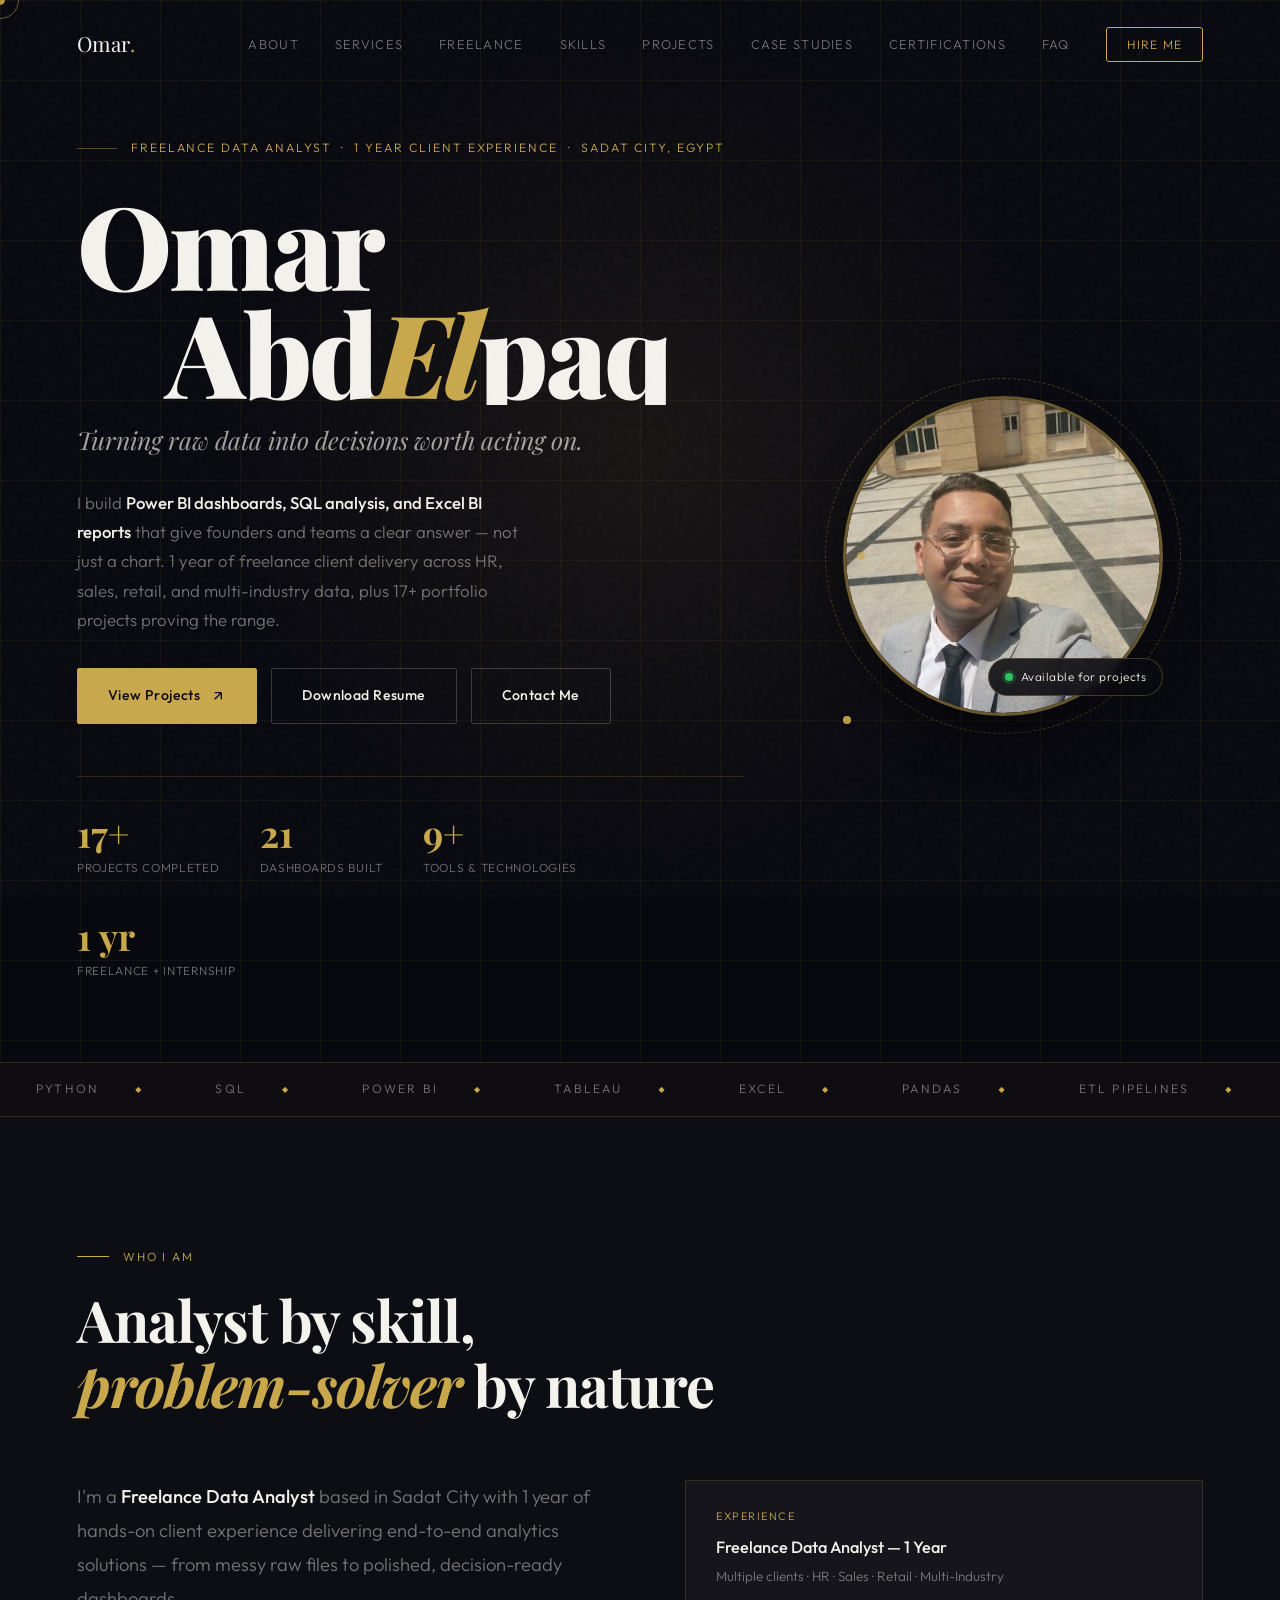
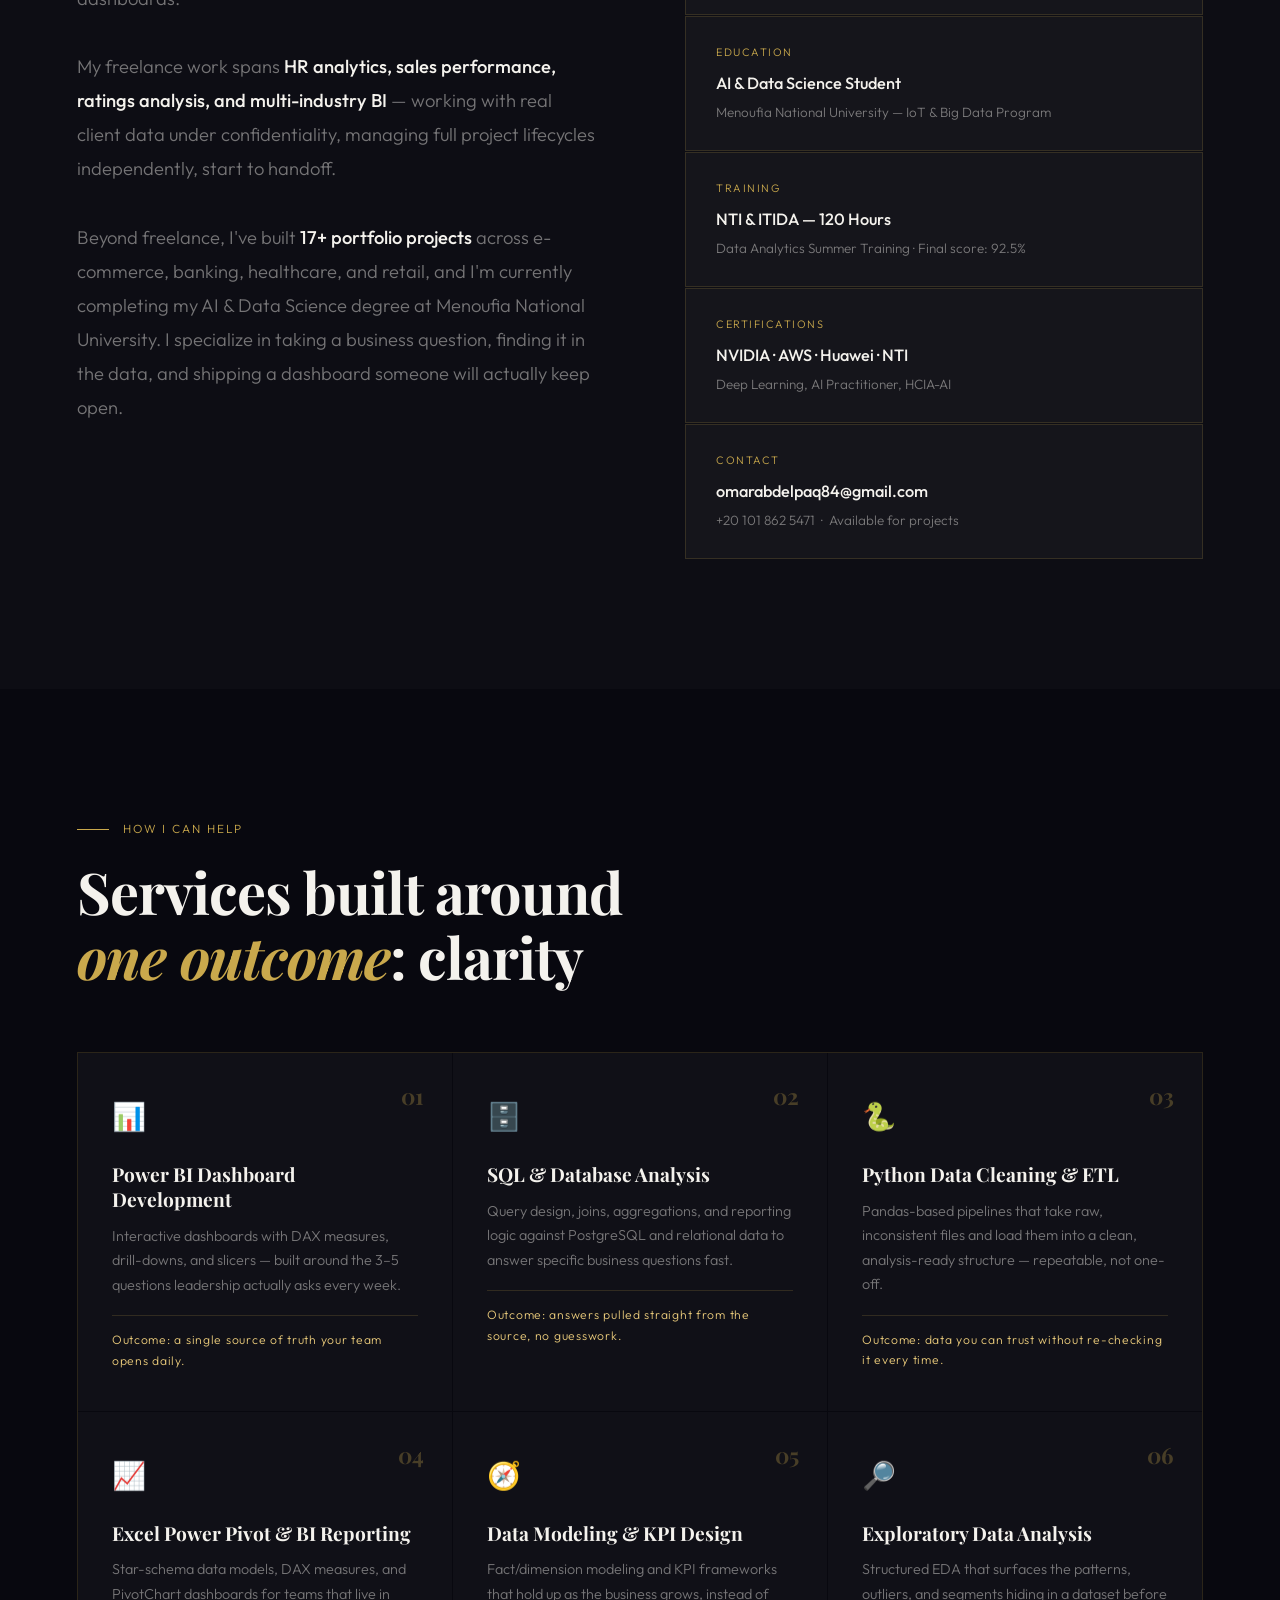
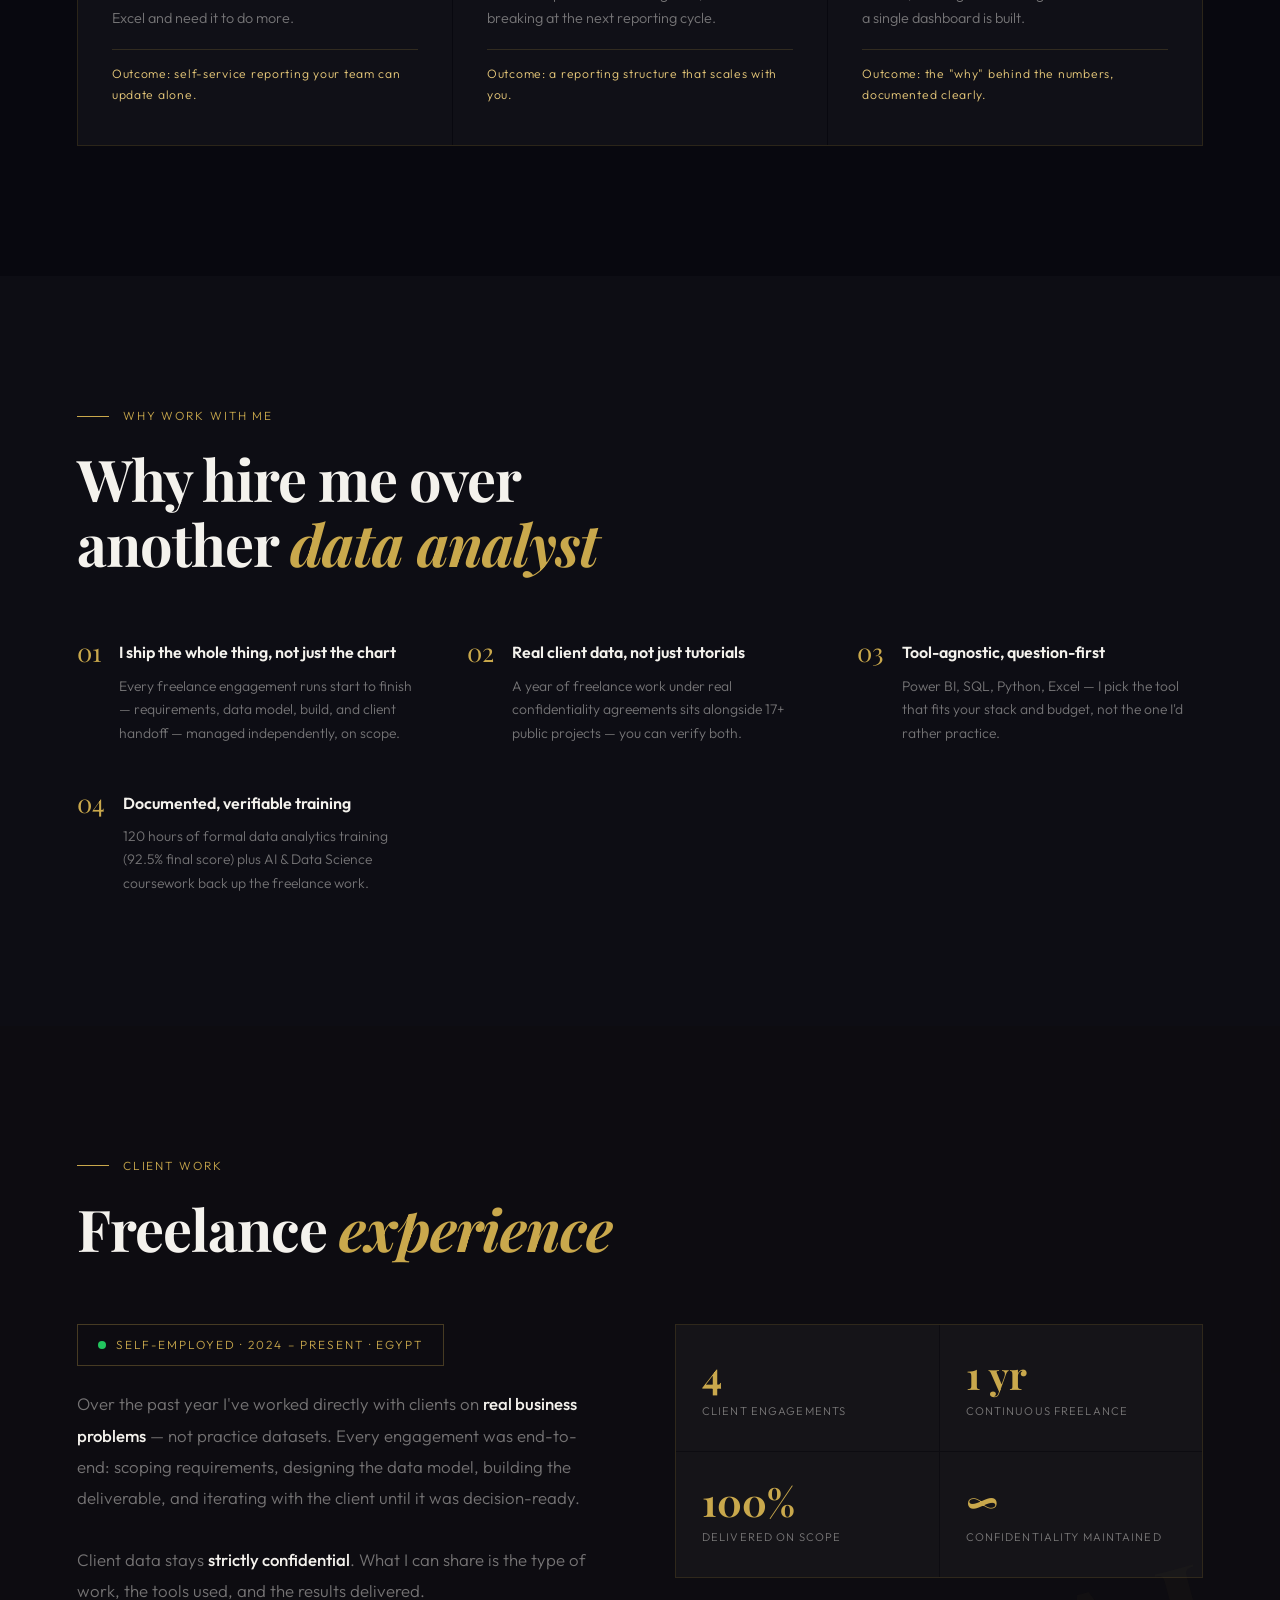
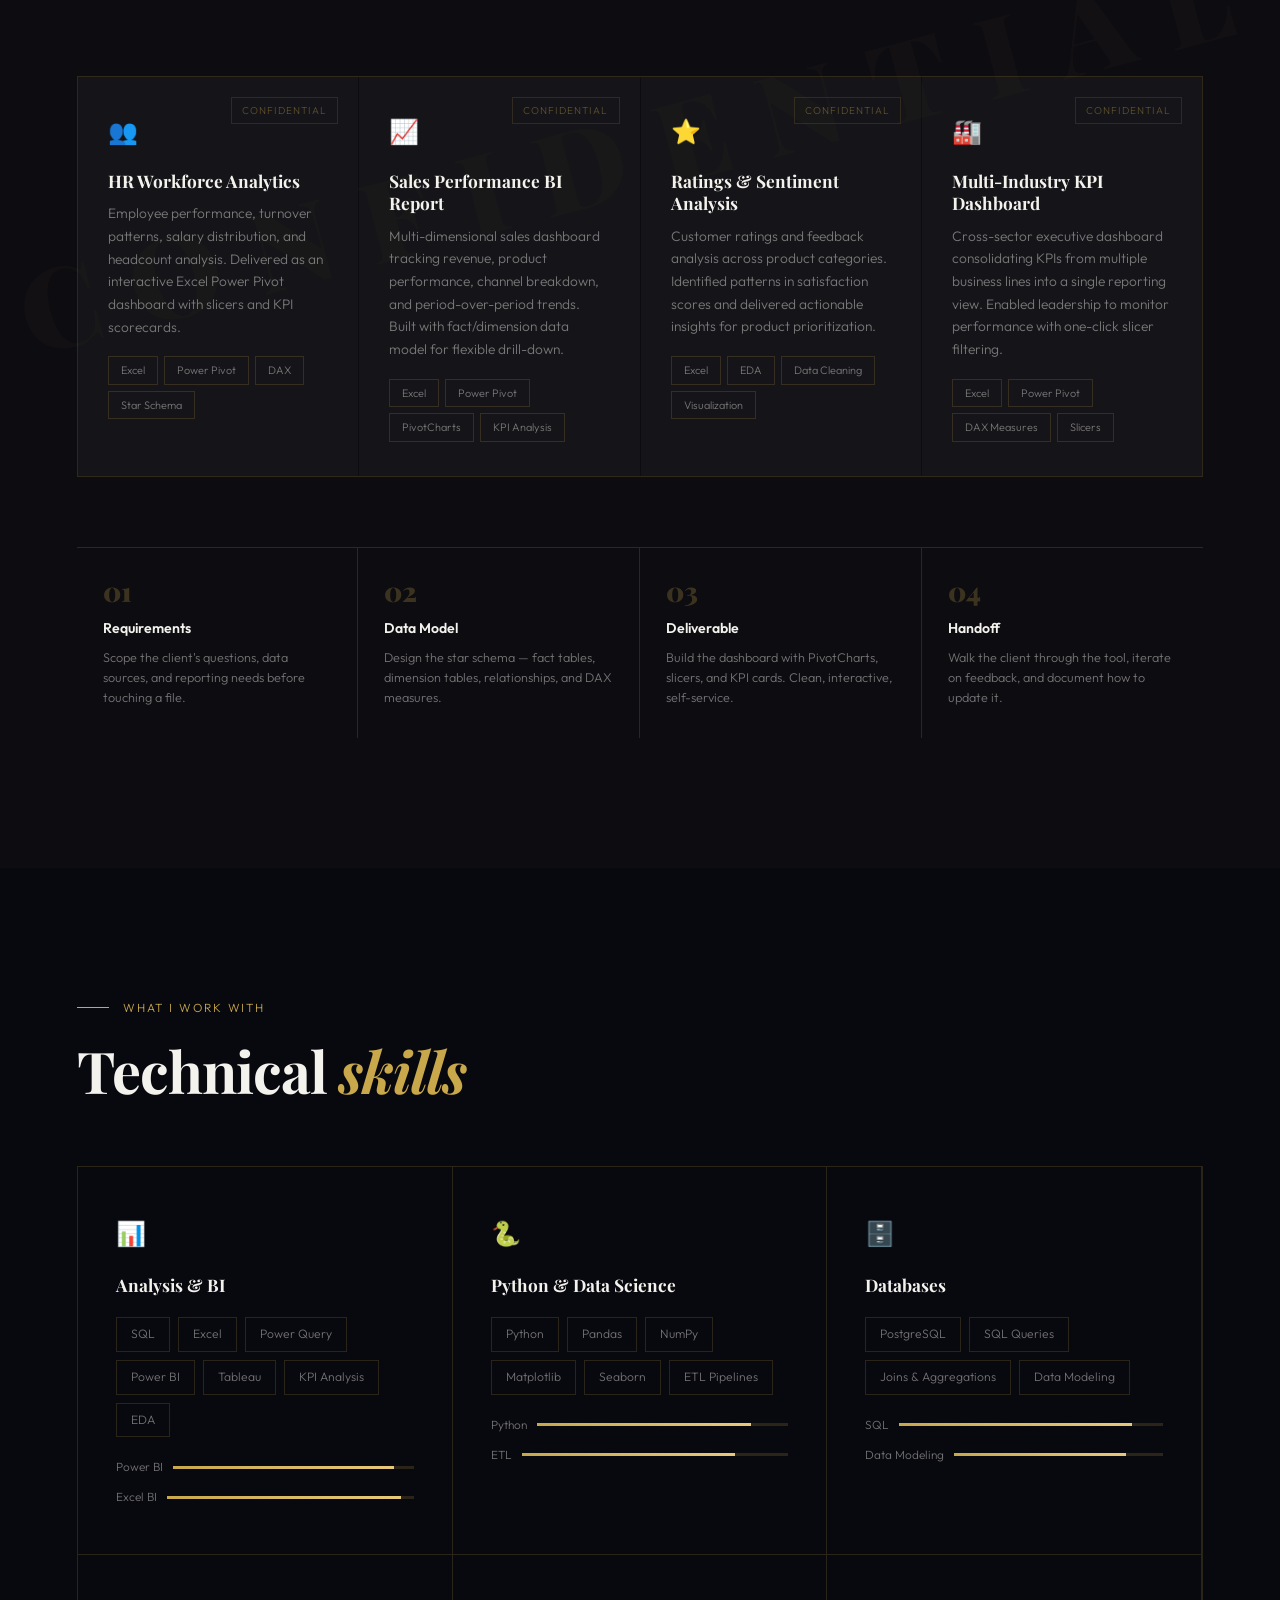
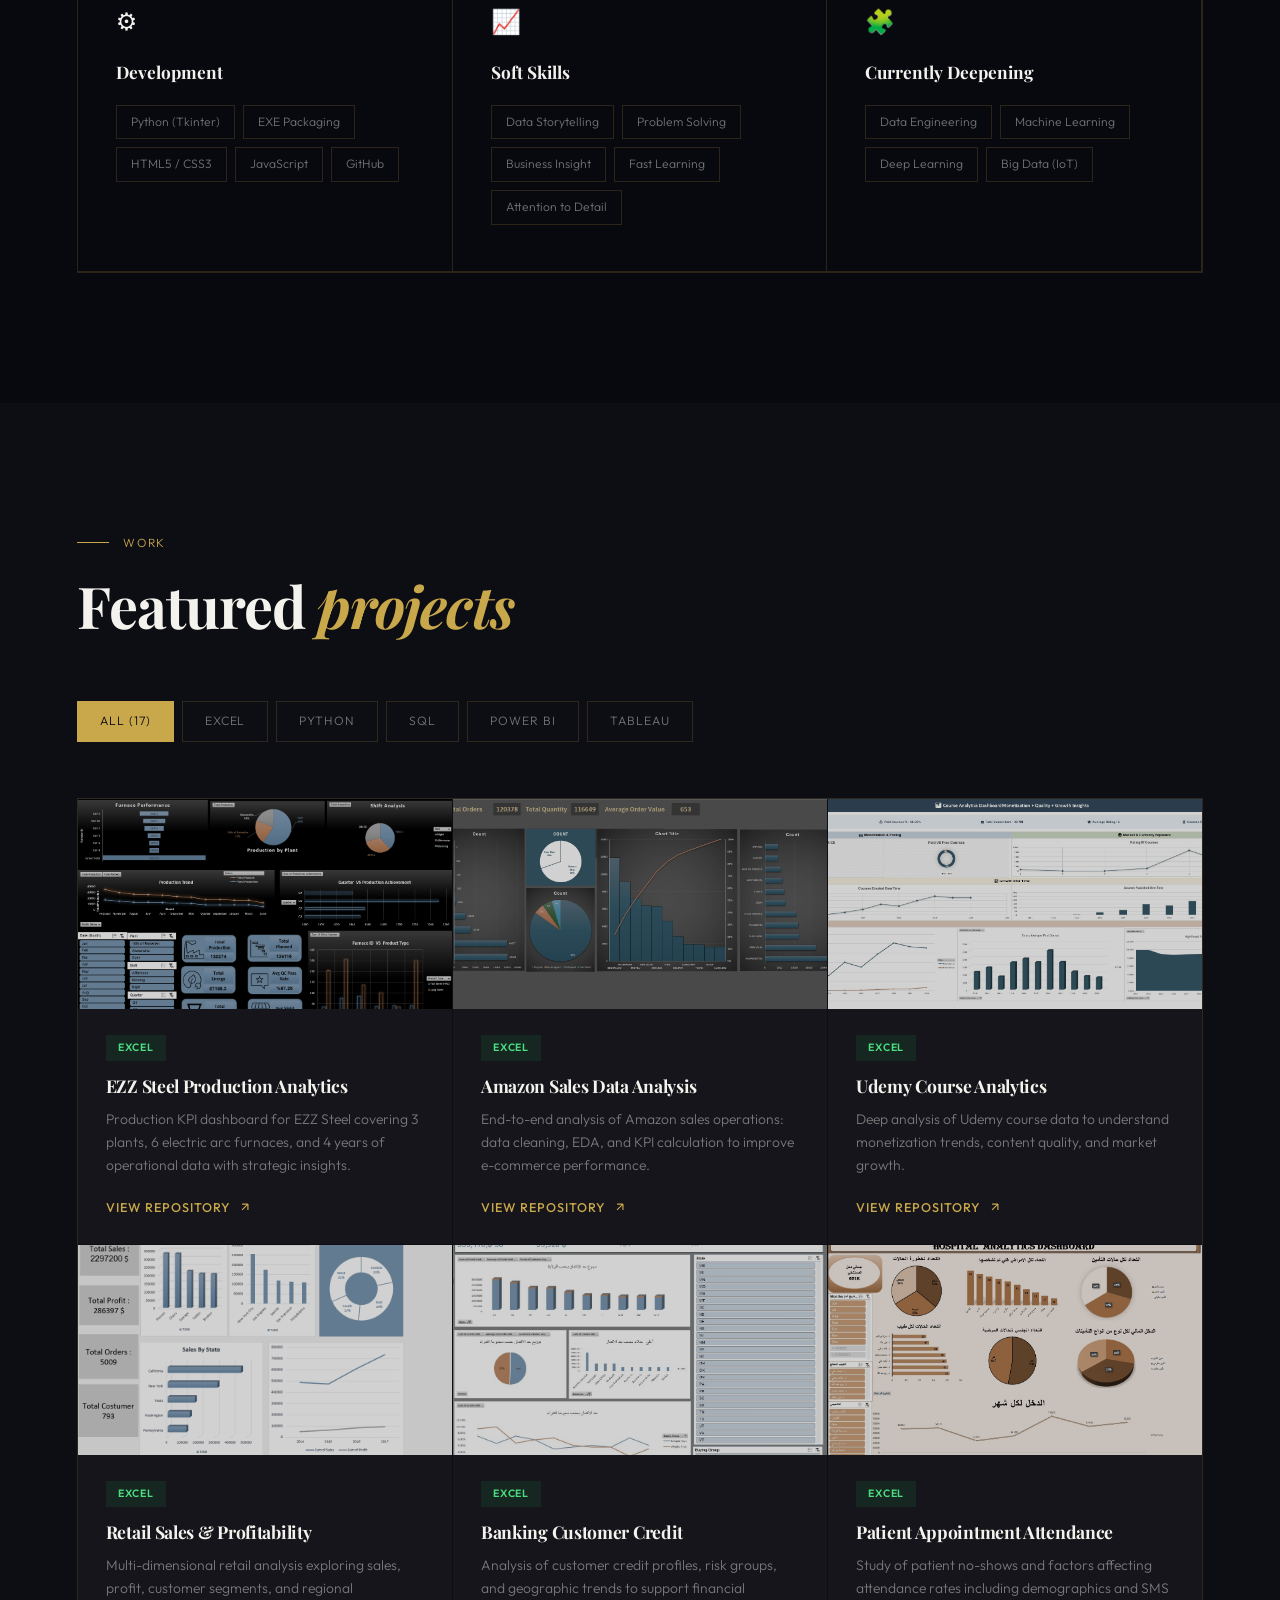
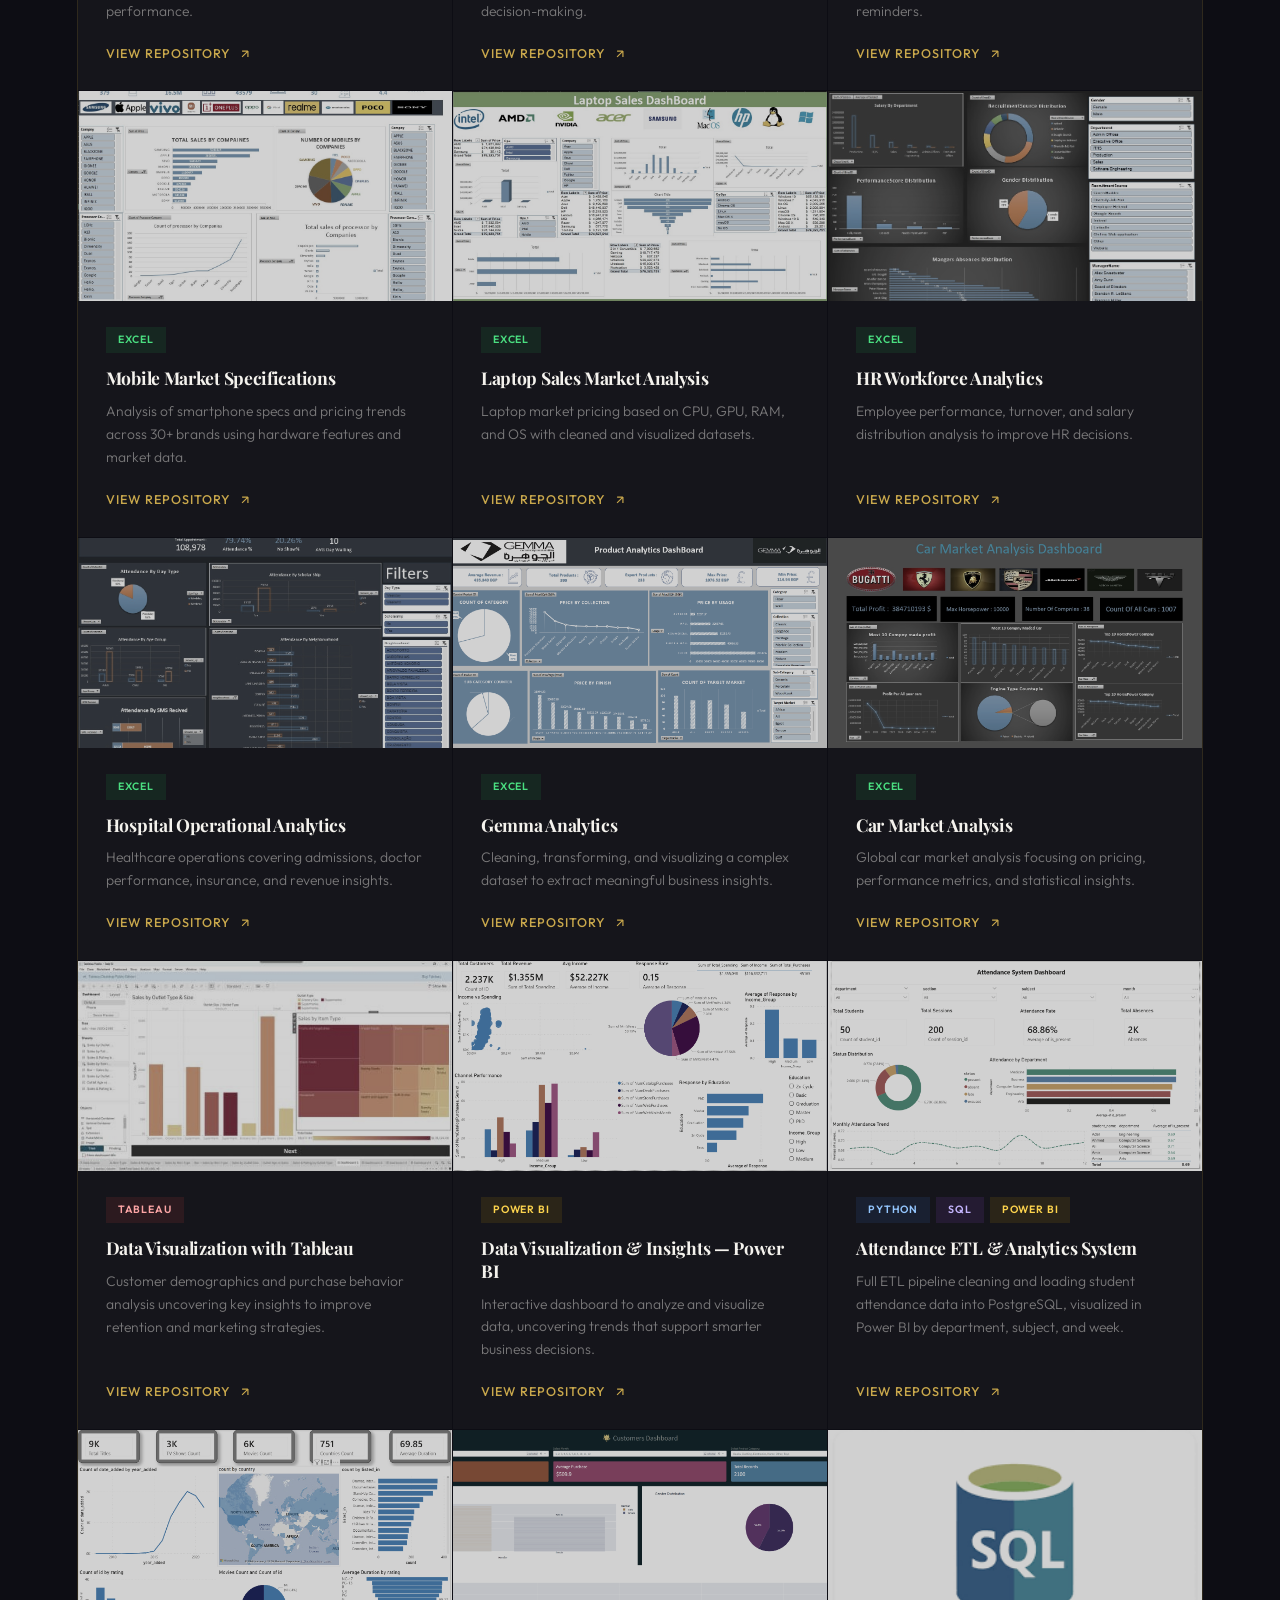
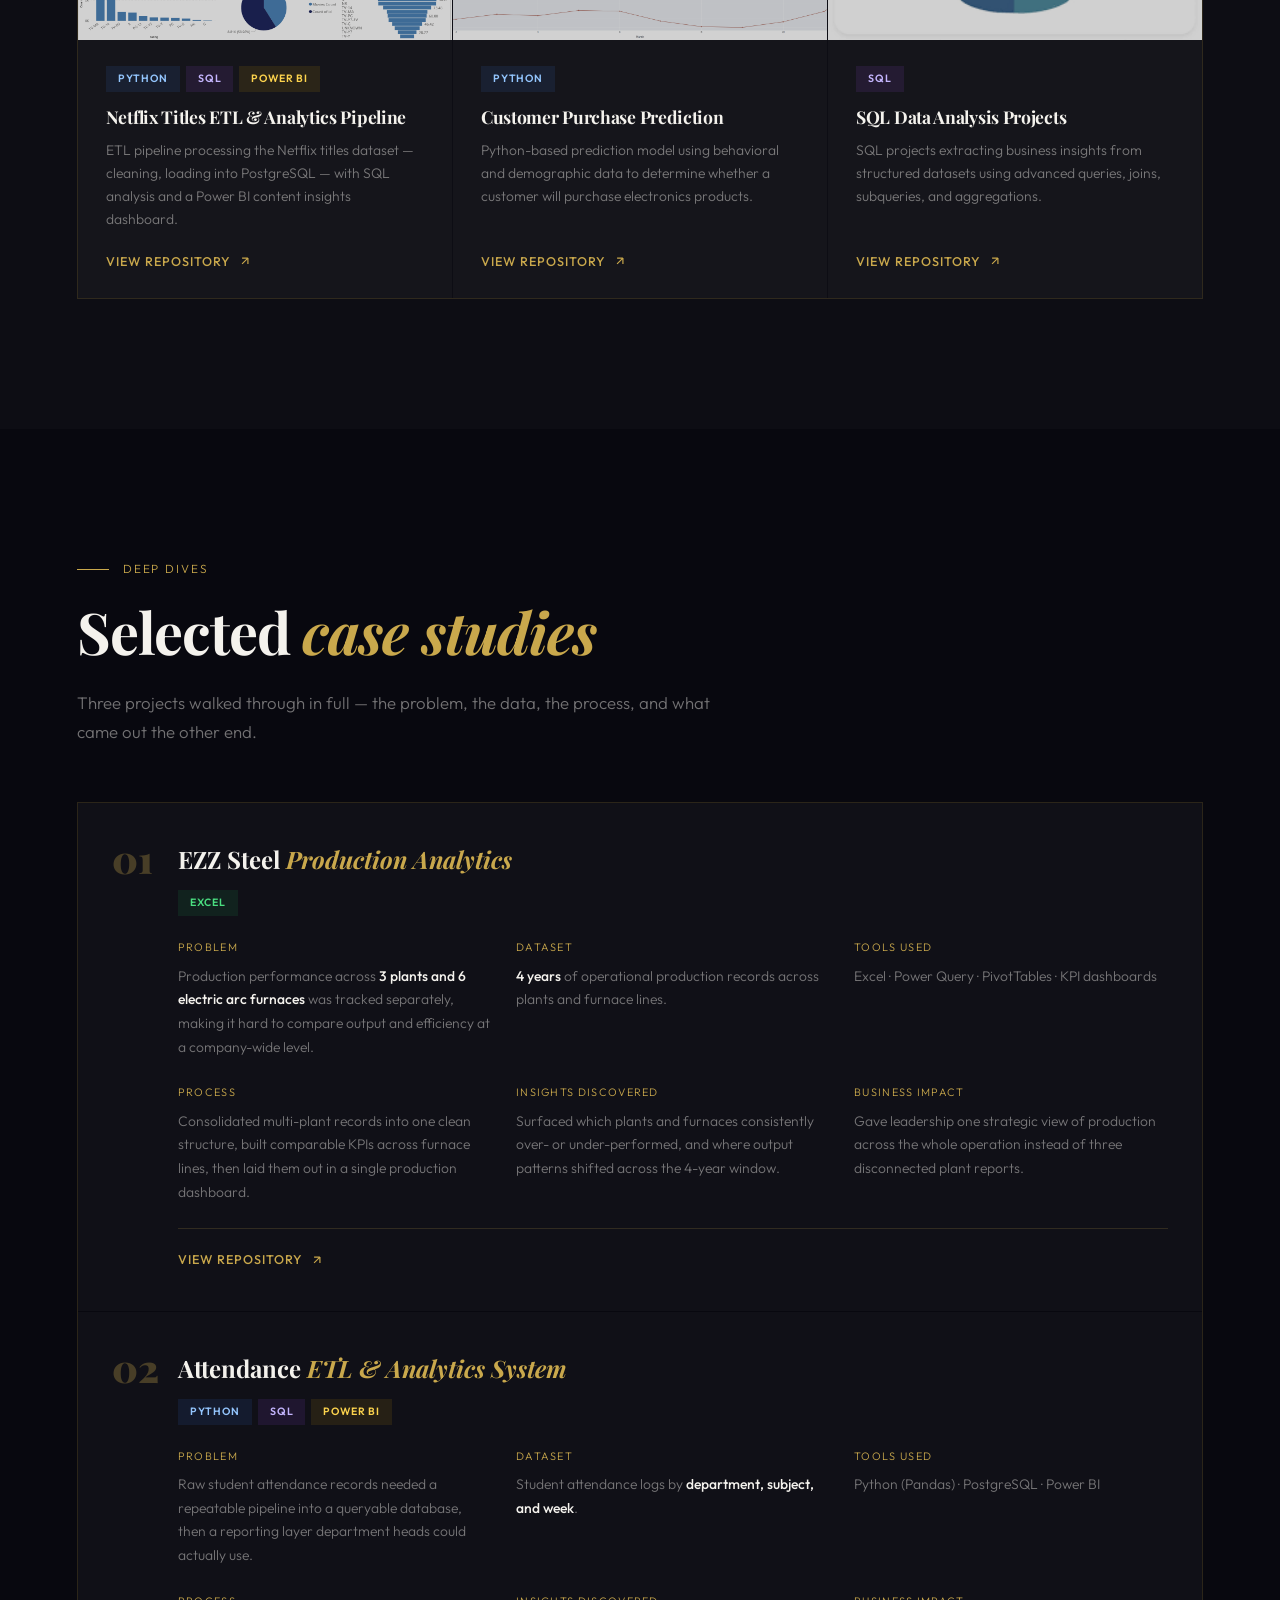
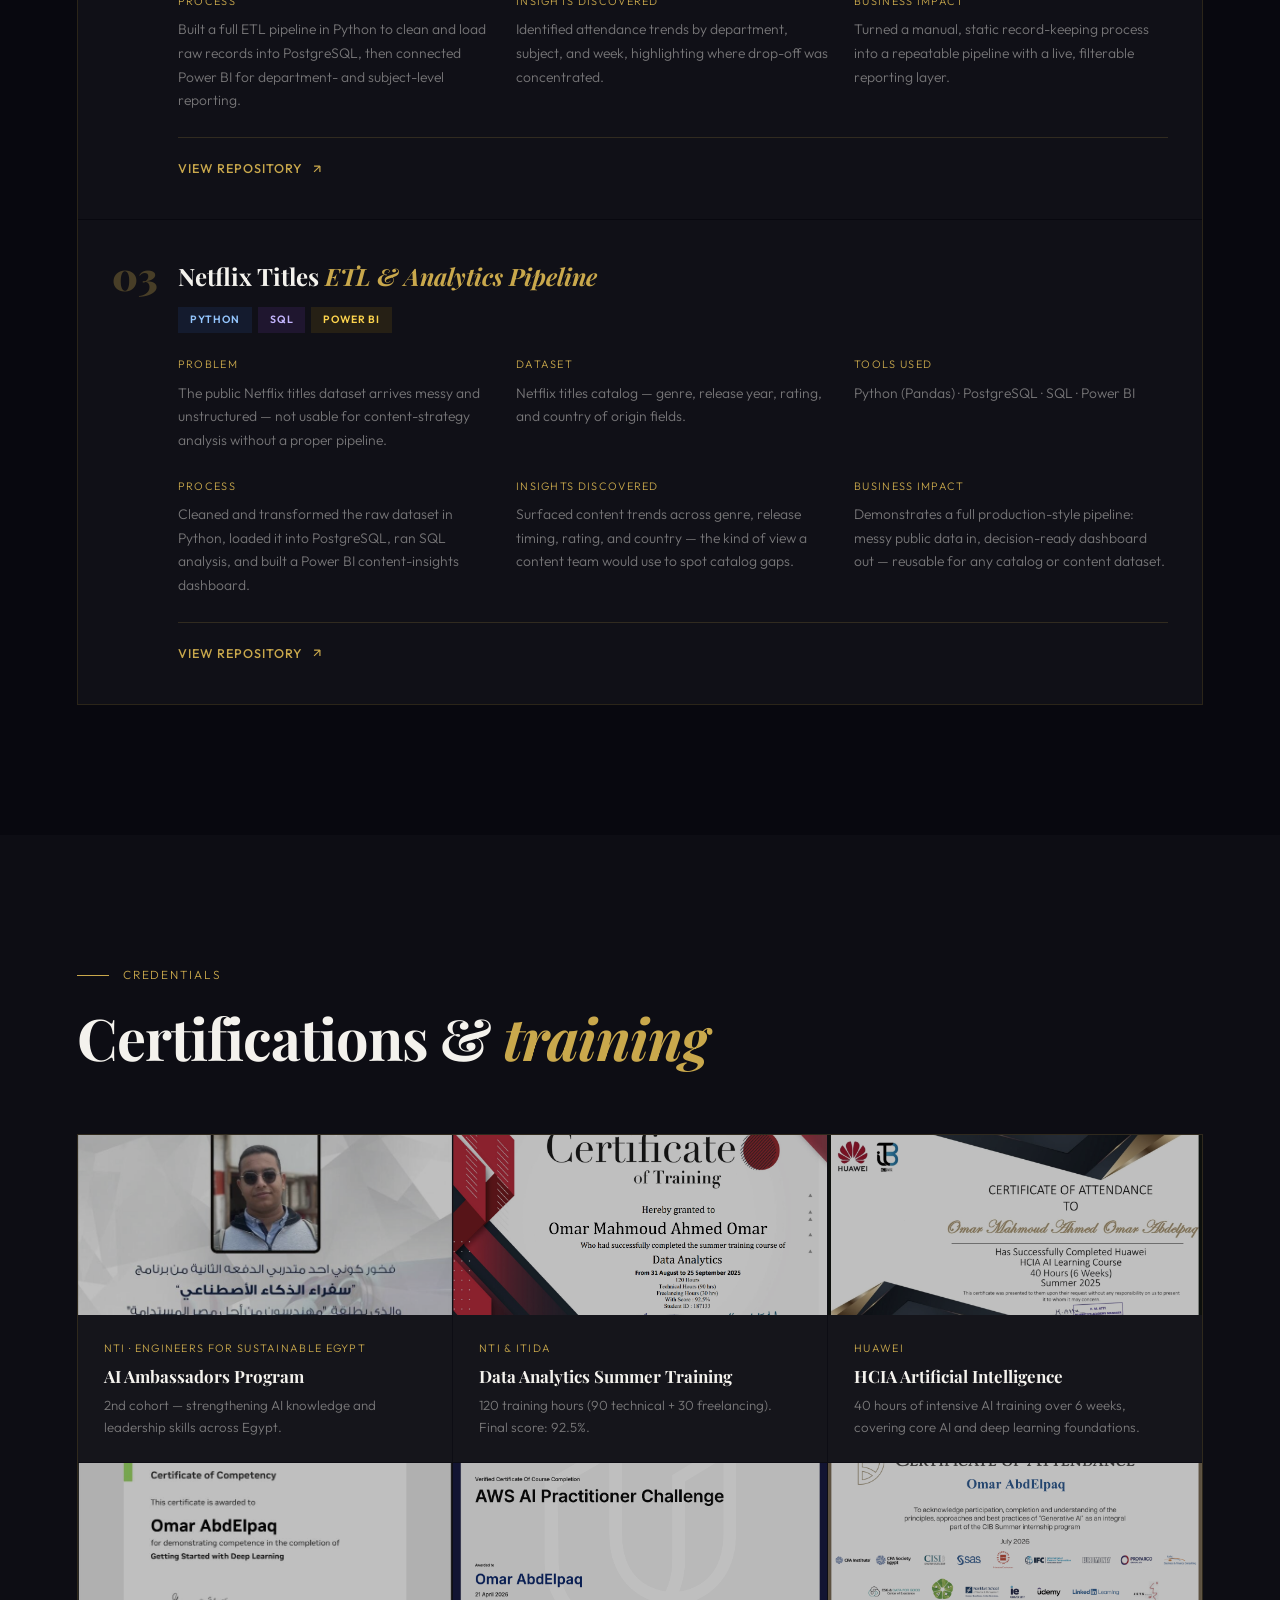
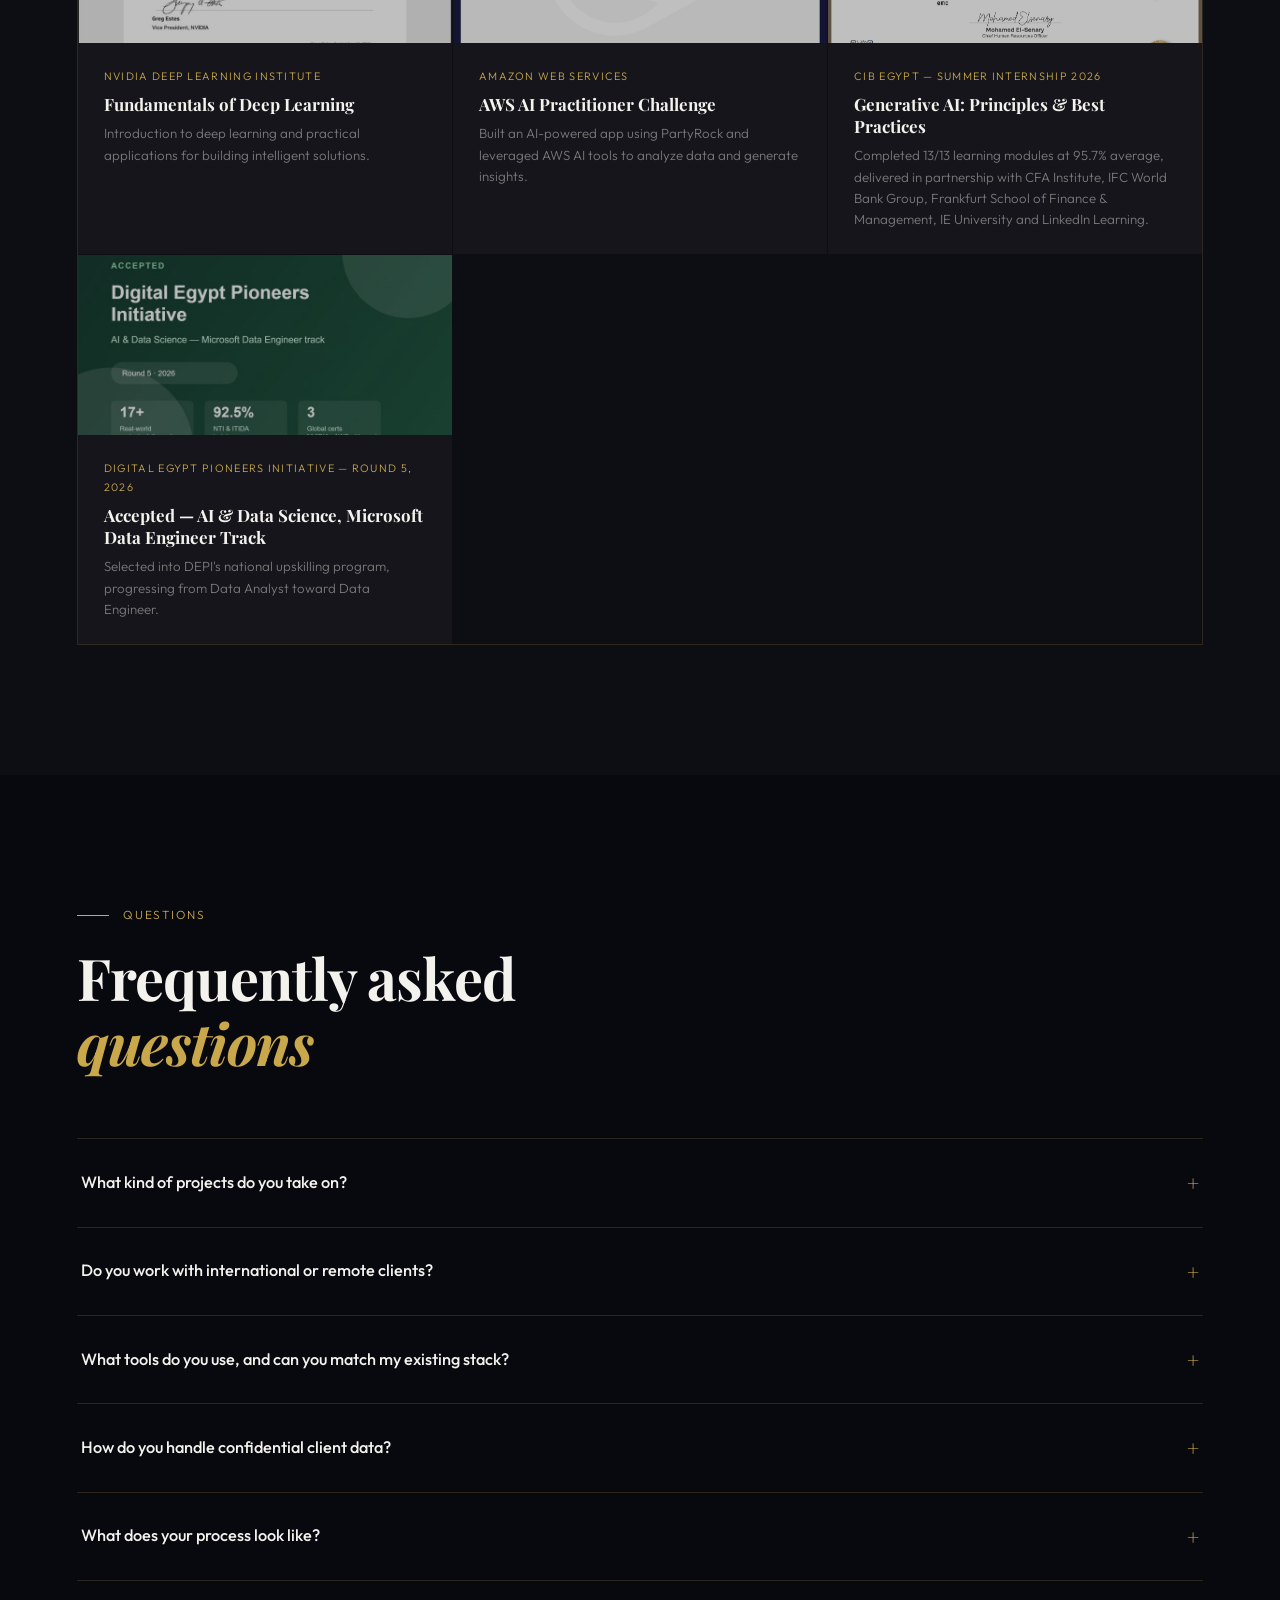
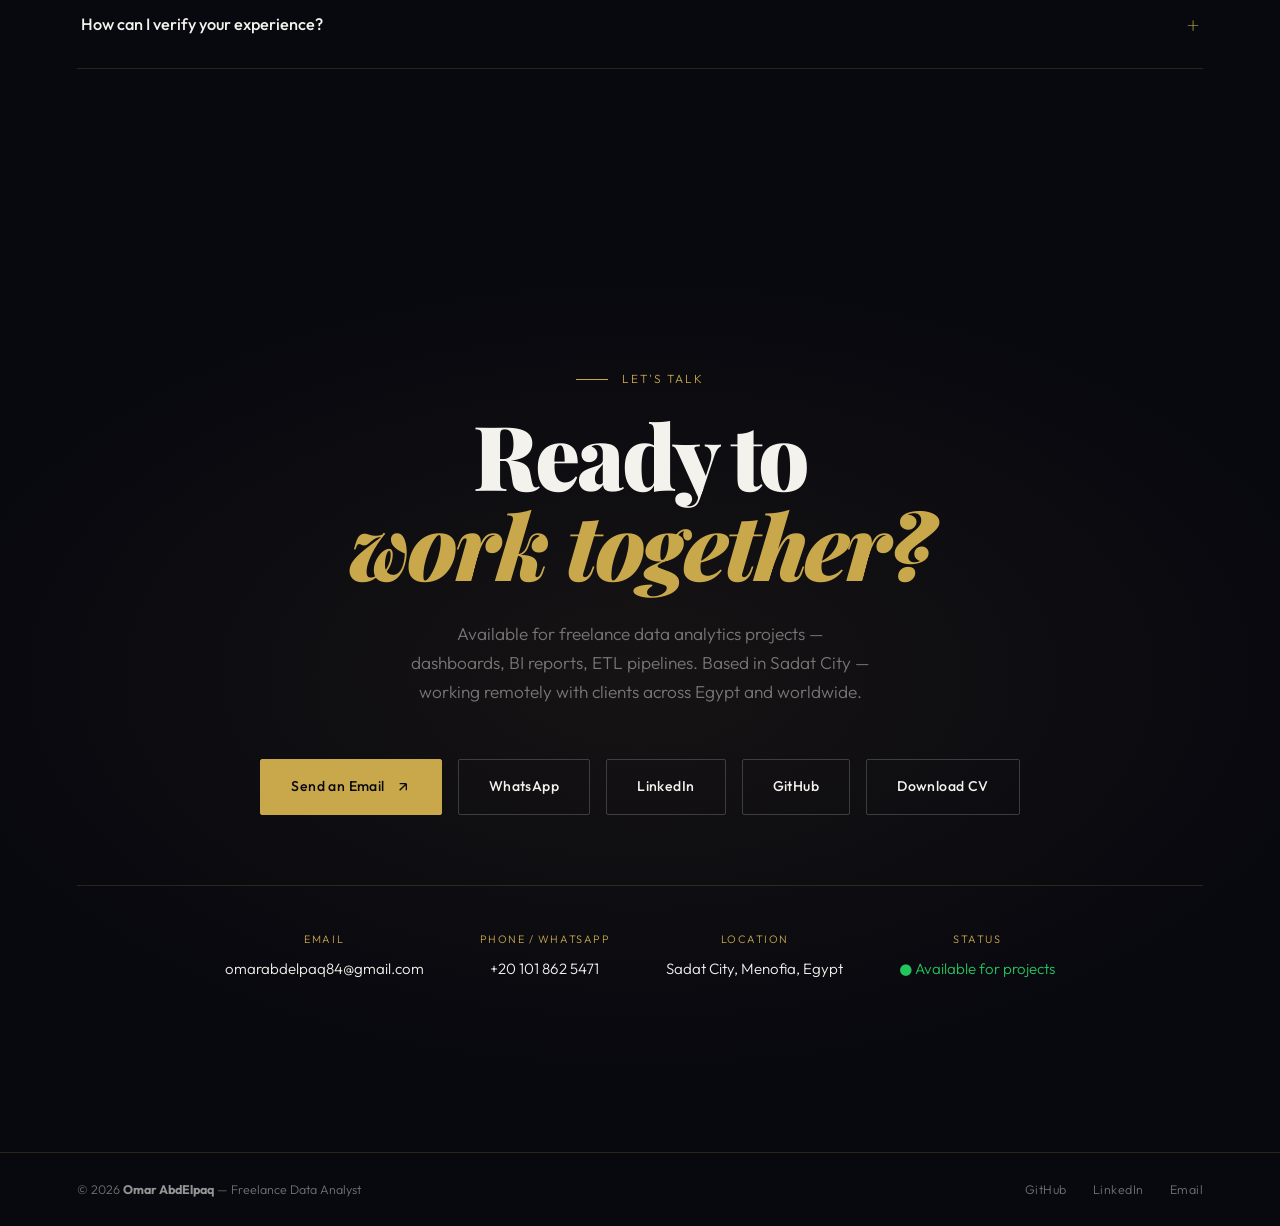
==== commit 939f57ba: "Add files via upload" ====
--- a/index.html
+++ b/index.html
@@ -3,731 +3,147 @@
 <head>
 <meta charset="UTF-8">
 <meta name="viewport" content="width=device-width, initial-scale=1.0">
-<meta name="description" content="Omar AbdElpaq — Freelance Data Analyst. Python, SQL, Power BI, Excel Power Pivot, DAX. 1 year freelance experience. 17+ real-world projects. Based in Sadat City, Menofia, Egypt.">
-<title>Omar AbdElpaq — Data Analyst</title>
+<title>Omar AbdElpaq — Freelance Data Analyst | Power BI, SQL, Python, Excel BI</title>
+<meta name="description" content="Omar AbdElpaq — Freelance Data Analyst turning raw data into decisions. 1 year of client BI work, 17+ real-world analytics projects, Power BI · SQL · Python · Excel. Based in Sadat City, Egypt — available for remote projects worldwide.">
+<meta name="keywords" content="Data Analyst, Power BI Developer, SQL Analyst, Excel Dashboard, Business Intelligence, Freelance Data Analyst Egypt, Data Visualization, ETL Pipeline">
+<meta name="author" content="Omar AbdElpaq">
+<link rel="canonical" href="https://omarabdelpaq.com/">
+
+<!-- Open Graph / social sharing -->
+<meta property="og:type" content="website">
+<meta property="og:title" content="Omar AbdElpaq — Freelance Data Analyst">
+<meta property="og:description" content="I turn raw data into decisions — Power BI dashboards, SQL analysis, Python ETL pipelines, and Excel BI reporting for real clients.">
+<meta property="og:image" content="assets/img/og-cover.jpg">
+<meta property="og:url" content="https://omarabdelpaq.com/">
+<meta name="twitter:card" content="summary_large_image">
+<meta name="twitter:title" content="Omar AbdElpaq — Freelance Data Analyst">
+<meta name="twitter:description" content="Power BI · SQL · Python · Excel — 17+ real-world analytics projects and freelance client work.">
+<meta name="twitter:image" content="assets/img/og-cover.jpg">
+
+<meta name="theme-color" content="#08080f">
+<link rel="icon" type="image/png" href="assets/img/favicon.png">
+
 <link rel="preconnect" href="https://fonts.googleapis.com">
+<link rel="preconnect" href="https://fonts.gstatic.com" crossorigin>
 <link href="https://fonts.googleapis.com/css2?family=Playfair+Display:ital,wght@0,700;0,900;1,700&family=Outfit:wght@300;400;500;600&display=swap" rel="stylesheet">
-<style>
-
-.avatar-photo{
- width:100%;
- height:100%;
- object-fit:cover;
- border-radius:50%;
+<link rel="stylesheet" href="assets/css/style.css">
+
+<script type="application/ld+json">
+{
+  "@context": "https://schema.org",
+  "@type": "Person",
+  "name": "Omar AbdElpaq",
+  "jobTitle": "Freelance Data Analyst",
+  "url": "https://omarabdelpaq.com/",
+  "email": "mailto:omarabdelpaq84@gmail.com",
+  "address": {
+    "@type": "PostalAddress",
+    "addressLocality": "Sadat City",
+    "addressRegion": "Menofia",
+    "addressCountry": "EG"
+  },
+  "sameAs": [
+    "https://www.linkedin.com/in/omar-abdelpaq-a58924386",
+    "https://github.com/omarabdelpaq84-design"
+  ],
+  "knowsAbout": ["Power BI", "SQL", "Python", "Excel", "Data Cleaning", "Data Visualization", "Data Modeling", "Business Intelligence"]
 }
-.avatar-circle{
- overflow:hidden;
- border:3px solid rgba(201,168,76,.45);
- box-shadow:0 20px 50px rgba(0,0,0,.45);
-}
-
-/* ── TOKENS ───────────────────────────────────────── */
-:root {
-  --black:   #080810;
-  --white:   #f4f2ed;
-  --gold:    #c9a84c;
-  --gold2:   #e8c97a;
-  --dim:     rgba(244,242,237,0.45);
-  --border:  rgba(201,168,76,0.18);
-  --card:    rgba(255,255,255,0.03);
-  --r: 0px; --g: 0px; /* mouse pos for glow */
-}
-
-/* ── RESET ────────────────────────────────────────── */
-*,*::before,*::after{margin:0;padding:0;box-sizing:border-box}
-html{scroll-behavior:smooth;font-size:16px}
-body{
-  background:var(--black);
-  color:var(--white);
-  font-family:'Outfit',sans-serif;
-  font-weight:300;
-  line-height:1.7;
-  overflow-x:hidden;
-  cursor:none;
-}
-a{text-decoration:none;color:inherit}
-img{display:block;max-width:100%}
-ul{list-style:none}
-
-/* ── CURSOR ───────────────────────────────────────── */
-#cur{
-  position:fixed;width:12px;height:12px;
-  background:var(--gold);border-radius:50%;
-  pointer-events:none;z-index:9999;
-  transform:translate(-50%,-50%);
-  transition:width .2s,height .2s,background .2s,opacity .2s;
-  mix-blend-mode:difference;
-}
-#cur2{
-  position:fixed;width:40px;height:40px;
-  border:1px solid var(--gold);border-radius:50%;
-  pointer-events:none;z-index:9998;
-  transform:translate(-50%,-50%);
-  opacity:.5;
-  transition:width .35s cubic-bezier(.16,1,.3,1),height .35s cubic-bezier(.16,1,.3,1),opacity .3s;
-}
-.cur-big #cur{width:50px;height:50px;opacity:.15}
-.cur-big #cur2{width:60px;height:60px;opacity:.8;border-color:var(--gold2)}
-
-/* ── GRAIN OVERLAY ────────────────────────────────── */
-body::before{
-  content:'';
-  position:fixed;inset:0;
-  background-image:url("data:image/svg+xml,%3Csvg viewBox='0 0 200 200' xmlns='http://www.w3.org/2000/svg'%3E%3Cfilter id='n'%3E%3CfeTurbulence type='fractalNoise' baseFrequency='0.9' numOctaves='4' stitchTiles='stitch'/%3E%3C/filter%3E%3Crect width='100%25' height='100%25' filter='url(%23n)' opacity='1'/%3E%3C/svg%3E");
-  opacity:.035;pointer-events:none;z-index:9997;
-}
-
-/* ── NAV ──────────────────────────────────────────── */
-nav{
-  position:fixed;top:0;left:0;right:0;z-index:500;
-  display:flex;align-items:center;justify-content:space-between;
-  padding:28px 6%;
-  transition:padding .4s,background .4s,backdrop-filter .4s;
-}
-nav.scrolled{
-  padding:18px 6%;
-  background:rgba(8,8,16,.8);
-  backdrop-filter:blur(20px);
-  border-bottom:1px solid var(--border);
-}
-.nav-logo{
-  font-family:'Playfair Display',serif;
-  font-size:1.3rem;letter-spacing:.5px;
-}
-.nav-logo span{color:var(--gold)}
-.nav-links{display:flex;gap:40px;align-items:center}
-.nav-links a{font-size:.82rem;letter-spacing:.12em;text-transform:uppercase;color:var(--dim);transition:color .2s}
-.nav-links a:hover{color:var(--white)}
-.nav-hire{
-  background:transparent;
-  border:1px solid var(--gold);
-  color:var(--gold) !important;
-  padding:9px 22px;border-radius:3px;
-  font-size:.78rem !important;
-  letter-spacing:.12em !important;
-  transition:background .2s,color .2s !important;
-}
-.nav-hire:hover{background:var(--gold);color:var(--black) !important}
-
-/* ── HERO ─────────────────────────────────────────── */
-.hero{
-  min-height:100vh;
-  display:grid;
-  grid-template-columns:1fr 420px;
-  gap:60px;
-  align-items:center;
-  padding:120px 6% 9vh;
-  position:relative;overflow:hidden;
-}
-@media(max-width:1100px){.hero{grid-template-columns:1fr;padding-top:110px}}
-
-/* ── CSS AVATAR ───────────────────────────────────── */
-.avatar-wrap{
-  display:flex;justify-content:center;align-items:center;
-  position:relative;
-}
-.avatar-outer{
-  position:relative;
-  width:340px;height:340px;
-  flex-shrink:0;
-}
-/* spinning dashed ring */
-.avatar-outer::before{
-  content:'';
-  position:absolute;inset:-18px;
-  border-radius:50%;
-  border:1.5px dashed rgba(201,168,76,.35);
-  animation:spinRing 18s linear infinite;
-}
-/* pulsing glow */
-.avatar-outer::after{
-  content:'';
-  position:absolute;inset:-2px;
-  border-radius:50%;
-  background:radial-gradient(circle, rgba(201,168,76,.12) 0%, transparent 70%);
-  animation:glowPulse 3s ease-in-out infinite;
-}
-@keyframes spinRing{to{transform:rotate(360deg)}}
-@keyframes glowPulse{0%,100%{opacity:.5;transform:scale(1)}50%{opacity:1;transform:scale(1.05)}}
-
-.avatar-circle{
-  width:100%;height:100%;
-  border-radius:50%;
-  background:linear-gradient(135deg, rgba(201,168,76,.12) 0%, rgba(201,168,76,.04) 100%);
-  border:1px solid rgba(201,168,76,.25);
-  display:flex;flex-direction:column;align-items:center;justify-content:center;
-  position:relative;
-  overflow:hidden;
-}
-/* subtle inner texture */
-.avatar-circle::before{
-  content:'';
-  position:absolute;inset:0;
-  background:
-    radial-gradient(circle at 30% 30%, rgba(201,168,76,.08) 0%, transparent 50%),
-    radial-gradient(circle at 70% 70%, rgba(26,79,200,.06) 0%, transparent 50%);
-}
-
-.avatar-initials{
-  font-family:'Playfair Display',serif;
-  font-size:5.5rem;font-weight:900;
-  letter-spacing:-4px;
-  color:var(--white);
-  line-height:1;
-  position:relative;z-index:1;
-  opacity:.95;
-}
-.avatar-initials em{color:var(--gold);font-style:normal}
-
-.avatar-title{
-  font-size:.72rem;letter-spacing:.22em;text-transform:uppercase;
-  color:var(--gold);margin-top:12px;
-  position:relative;z-index:1;
-  opacity:.8;
-}
-
-/* orbit dots */
-.orbit-dot{
-  position:absolute;
-  width:8px;height:8px;
-  background:var(--gold);border-radius:50%;
-  opacity:.7;
-}
-.orbit-dot:nth-child(1){top:14px;left:50%;transform:translateX(-50%)}
-.orbit-dot:nth-child(2){bottom:14px;left:50%;transform:translateX(-50%)}
-.orbit-dot:nth-child(3){left:14px;top:50%;transform:translateY(-50%)}
-.orbit-dot:nth-child(4){right:14px;top:50%;transform:translateY(-50%)}
-
-/* mini data bars floating around */
-.avatar-bars{
-  position:absolute;
-  display:flex;gap:4px;align-items:flex-end;
-  bottom:-40px;right:-20px;
-  opacity:.35;
-}
-.avatar-bar{
-  width:6px;background:var(--gold);border-radius:2px 2px 0 0;
-  animation:barAnim 2s ease-in-out infinite;
-}
-.avatar-bar:nth-child(1){height:20px;animation-delay:0s}
-.avatar-bar:nth-child(2){height:34px;animation-delay:.2s}
-.avatar-bar:nth-child(3){height:26px;animation-delay:.4s}
-.avatar-bar:nth-child(4){height:40px;animation-delay:.1s}
-.avatar-bar:nth-child(5){height:16px;animation-delay:.3s}
-@keyframes barAnim{0%,100%{opacity:.35}50%{opacity:.7}}
-
-/* status badge on avatar */
-.avatar-status{
-  position:absolute;
-  bottom:24px;right:24px;
-  background:rgba(8,8,16,.85);
-  border:1px solid rgba(201,168,76,.3);
-  border-radius:100px;
-  padding:8px 16px;
-  display:flex;align-items:center;gap:8px;
-  backdrop-filter:blur(8px);
-  white-space:nowrap;
-}
-.status-dot{
-  width:8px;height:8px;
-  background:#22c55e;border-radius:50%;
-  box-shadow:0 0 0 3px rgba(34,197,94,.2);
-  animation:statusPulse 2s infinite;
-}
-@keyframes statusPulse{0%,100%{box-shadow:0 0 0 3px rgba(34,197,94,.2)}50%{box-shadow:0 0 0 6px rgba(34,197,94,.08)}}
-.status-text{font-size:.75rem;color:var(--white);letter-spacing:.05em}
-
-/* animated grid */
-.hero-grid{
-  position:absolute;inset:0;
-  background-image:
-    linear-gradient(rgba(201,168,76,.06) 1px,transparent 1px),
-    linear-gradient(90deg,rgba(201,168,76,.06) 1px,transparent 1px);
-  background-size:80px 80px;
-  animation:gridShift 20s linear infinite;
-}
-@keyframes gridShift{to{background-position:80px 80px}}
-
-/* radial mouse glow */
-.hero-glow{
-  position:absolute;inset:0;pointer-events:none;
-  background:radial-gradient(600px circle at var(--r) var(--g), rgba(201,168,76,.07), transparent 70%);
-  transition:background .1s;
-}
-
-/* floating data particles */
-.particles{position:absolute;inset:0;pointer-events:none;overflow:hidden}
-.particle{
-  position:absolute;
-  width:2px;height:2px;
-  background:var(--gold);border-radius:50%;
-  opacity:0;
-  animation:floatUp var(--d,8s) var(--delay,0s) linear infinite;
-}
-@keyframes floatUp{
-  0%{transform:translateY(100vh) translateX(0);opacity:0}
-  10%{opacity:.6}
-  90%{opacity:.3}
-  100%{transform:translateY(-100px) translateX(var(--drift,20px));opacity:0}
-}
-
-.hero-eyebrow{
-  display:inline-flex;align-items:center;gap:14px;
-  font-size:.78rem;letter-spacing:.18em;text-transform:uppercase;
-  color:var(--gold);margin-bottom:32px;
-  opacity:0;animation:fadeUp .8s .3s cubic-bezier(.16,1,.3,1) forwards;
-}
-.hero-eyebrow::before,.hero-eyebrow::after{
-  content:'';flex:1;height:1px;background:var(--gold);opacity:.4;
-}
-.hero-eyebrow::before{width:40px;flex:none}
-
-.hero-name{
-  font-family:'Playfair Display',serif;
-  font-size:clamp(4.5rem,10vw,9.5rem);
-  font-weight:900;
-  letter-spacing:-3px;
-  line-height:.92;
-  margin-bottom:12px;
-  overflow:hidden;
-}
-.hero-name .line{
-  display:block;
-  opacity:0;transform:translateY(110%);
-  animation:slideUp .9s cubic-bezier(.16,1,.3,1) forwards;
-}
-.hero-name .line:nth-child(1){animation-delay:.5s}
-.hero-name .line:nth-child(2){animation-delay:.7s;padding-left:clamp(40px,8vw,120px)}
-.hero-name em{color:var(--gold);font-style:italic}
-
-@keyframes slideUp{to{opacity:1;transform:translateY(0)}}
-@keyframes fadeUp{to{opacity:1;transform:translateY(0)}}
-
-.hero-bottom{
-  display:flex;align-items:flex-end;justify-content:space-between;
-  margin-top:56px;gap:40px;flex-wrap:wrap;
-  opacity:0;animation:fadeUp .9s .9s cubic-bezier(.16,1,.3,1) forwards;
-}
-
-.hero-desc{
-  font-size:1.05rem;color:var(--dim);
-  max-width:420px;line-height:1.75;font-weight:300;
-}
-.hero-desc strong{color:var(--white);font-weight:500}
-
-.hero-cta{display:flex;gap:14px;align-items:center;flex-wrap:wrap}
-
-.btn{
-  display:inline-flex;align-items:center;gap:10px;
-  padding:15px 32px;
-  font-family:'Outfit',sans-serif;
-  font-size:.9rem;font-weight:500;
-  letter-spacing:.04em;
-  cursor:none;
-  transition:all .3s cubic-bezier(.16,1,.3,1);
-}
-.btn-gold{
-  background:var(--gold);color:var(--black);
-  border:1px solid var(--gold);
-}
-.btn-gold:hover{background:var(--gold2);border-color:var(--gold2);transform:translateY(-3px);box-shadow:0 16px 40px rgba(201,168,76,.25)}
-.btn-outline{
-  background:transparent;color:var(--white);
-  border:1px solid rgba(244,242,237,.2);
-}
-.btn-outline:hover{border-color:var(--white);transform:translateY(-3px)}
-.btn svg{width:16px;height:16px;fill:none;stroke:currentColor;stroke-width:2}
-
-.hero-stats{
-  display:flex;gap:40px;
-  border-left:1px solid var(--border);
-  padding-left:40px;
-}
-.stat-n{
-  font-family:'Playfair Display',serif;
-  font-size:2.4rem;font-weight:700;
-  color:var(--gold);line-height:1;
-}
-.stat-l{font-size:.75rem;letter-spacing:.08em;text-transform:uppercase;color:var(--dim);margin-top:6px}
-
-/* ── MARQUEE ──────────────────────────────────────── */
-.marquee-wrap{
-  border-top:1px solid var(--border);
-  border-bottom:1px solid var(--border);
-  overflow:hidden;
-  padding:18px 0;
-  background:rgba(201,168,76,.03);
-}
-.marquee{display:flex;gap:0;animation:marquee 22s linear infinite;width:max-content}
-.marquee-inner{display:flex;gap:0;white-space:nowrap}
-@keyframes marquee{to{transform:translateX(-50%)}}
-.marquee-item{
-  font-size:.78rem;letter-spacing:.2em;text-transform:uppercase;
-  color:var(--dim);padding:0 40px;
-  display:flex;align-items:center;gap:40px;
-}
-.marquee-item::after{content:'◆';color:var(--gold);font-size:.5rem}
-
-/* ── SECTIONS ─────────────────────────────────────── */
-.section{padding:140px 6%}
-.section-alt{background:rgba(255,255,255,.018)}
-
-.tag-line{
-  display:flex;align-items:center;gap:14px;
-  font-size:.75rem;letter-spacing:.18em;text-transform:uppercase;
-  color:var(--gold);margin-bottom:20px;
-}
-.tag-line::before{content:'';width:32px;height:1px;background:var(--gold)}
-
-.section-title{
-  font-family:'Playfair Display',serif;
-  font-size:clamp(2.4rem,5vw,4rem);
-  font-weight:700;
-  letter-spacing:-1px;
-  line-height:1.1;
-  margin-bottom:72px;
-}
-.section-title em{color:var(--gold);font-style:italic}
-
-/* ── ABOUT ────────────────────────────────────────── */
-.about-grid{display:grid;grid-template-columns:1fr 1fr;gap:100px;align-items:start}
-.about-text{font-size:1.2rem;line-height:1.85;color:var(--dim);font-weight:300}
-.about-text strong{color:var(--white);font-weight:500}
-
-.about-cards{display:flex;flex-direction:column;gap:1px}
-.about-card{
-  padding:28px 32px;
-  border:1px solid var(--border);
-  background:var(--card);
-  transition:background .3s,border-color .3s;
-  cursor:none;
-}
-.about-card:hover{background:rgba(201,168,76,.05);border-color:rgba(201,168,76,.4)}
-.ac-label{font-size:.7rem;letter-spacing:.15em;text-transform:uppercase;color:var(--gold);margin-bottom:8px}
-.ac-value{font-size:1.05rem;font-weight:500;margin-bottom:4px}
-.ac-sub{font-size:.85rem;color:var(--dim)}
-
-/* ── SKILLS ───────────────────────────────────────── */
-.skills-table{
-  display:grid;grid-template-columns:repeat(3,1fr);
-  border:1px solid var(--border);
-}
-.sk-cell{
-  padding:48px 40px;
-  border-right:1px solid var(--border);
-  border-bottom:1px solid var(--border);
-  transition:background .3s;
-  position:relative;overflow:hidden;
-}
-.sk-cell:nth-child(3n){border-right:none}
-.sk-cell:hover{background:rgba(201,168,76,.04)}
-.sk-cell::before{
-  content:attr(data-n);
-  position:absolute;top:16px;right:20px;
-  font-family:'Playfair Display',serif;
-  font-size:3.5rem;font-weight:900;
-  color:var(--gold);opacity:.05;
-  line-height:1;
-}
-.sk-icon{font-size:1.8rem;margin-bottom:20px}
-.sk-title{font-family:'Playfair Display',serif;font-size:1.2rem;font-weight:700;margin-bottom:20px;letter-spacing:-.3px}
-.sk-pills{display:flex;flex-wrap:wrap;gap:8px}
-.sk-pill{
-  font-size:.78rem;padding:5px 14px;
-  border:1px solid var(--border);color:var(--dim);
-  transition:border-color .2s,color .2s;
-}
-.sk-cell:hover .sk-pill{border-color:rgba(201,168,76,.3);color:var(--white)}
-
-/* ── PROJECTS ─────────────────────────────────────── */
-.proj-filters{display:flex;gap:8px;flex-wrap:wrap;margin-bottom:60px}
-.pf{
-  padding:9px 22px;
-  border:1px solid var(--border);
-  background:transparent;
-  font-family:'Outfit',sans-serif;
-  font-size:.78rem;letter-spacing:.1em;text-transform:uppercase;
-  color:var(--dim);cursor:none;
-  transition:all .2s;
-}
-.pf:hover,.pf.on{background:var(--gold);border-color:var(--gold);color:var(--black)}
-
-.proj-grid{
-  display:grid;
-  grid-template-columns:repeat(auto-fill,minmax(360px,1fr));
-  gap:1px;
-  border:1px solid var(--border);
-}
-.proj-card{
-  background:var(--card);
-  display:flex;flex-direction:column;
-  overflow:hidden;
-  transition:background .3s;
-  cursor:none;
-}
-.proj-card:hover{background:rgba(201,168,76,.04)}
-
-.proj-img-wrap{height:220px;overflow:hidden;position:relative}
-.proj-img{
-  width:100%;height:100%;object-fit:cover;
-  filter:grayscale(60%) brightness(.8);
-  transition:filter .6s,transform .6s;
-  background:#111118;
-}
-.proj-card:hover .proj-img{filter:grayscale(0%) brightness(.95);transform:scale(1.05)}
-
-.proj-num{
-  position:absolute;top:16px;left:16px;
-  font-family:'Playfair Display',serif;
-  font-size:2.2rem;font-weight:900;
-  color:var(--gold);opacity:.7;line-height:1;
-  text-shadow:0 2px 12px rgba(0,0,0,.6);
-}
-
-.proj-body{padding:28px 30px;flex:1;display:flex;flex-direction:column}
-.proj-tags{display:flex;gap:6px;flex-wrap:wrap;margin-bottom:14px}
-.pt{
-  font-size:.68rem;font-weight:600;letter-spacing:.1em;text-transform:uppercase;
-  padding:4px 12px;
-}
-.pt-ex{background:rgba(34,197,94,.1);color:#4ade80}
-.pt-py{background:rgba(59,130,246,.1);color:#93c5fd}
-.pt-sq{background:rgba(168,85,247,.1);color:#c4b5fd}
-.pt-pb{background:rgba(234,179,8,.1);color:#fcd34d}
-.pt-tb{background:rgba(239,68,68,.1);color:#fca5a5}
-.pt-ml{background:rgba(20,184,166,.1);color:#5eead4}
-
-.proj-title{font-family:'Playfair Display',serif;font-size:1.15rem;font-weight:700;letter-spacing:-.3px;margin-bottom:10px;line-height:1.3}
-.proj-desc{font-size:.88rem;color:var(--dim);line-height:1.65;flex:1;margin-bottom:22px}
-.proj-link{
-  display:inline-flex;align-items:center;gap:8px;
-  font-size:.8rem;letter-spacing:.1em;text-transform:uppercase;
-  color:var(--gold);font-weight:500;
-  transition:gap .2s,opacity .2s;
-}
-.proj-link:hover{gap:14px}
-.proj-link svg{width:14px;height:14px;fill:none;stroke:currentColor;stroke-width:2}
-
-/* ── CERTS ────────────────────────────────────────── */
-.certs-grid{display:grid;grid-template-columns:repeat(auto-fill,minmax(300px,1fr));gap:1px;border:1px solid var(--border)}
-.cert-card{
-  background:var(--card);overflow:hidden;
-  transition:background .3s;cursor:none;
-}
-.cert-card:hover{background:rgba(201,168,76,.04)}
-.cert-img-wrap{height:190px;overflow:hidden}
-.cert-img{width:100%;height:100%;object-fit:cover;filter:brightness(.75) saturate(.7);transition:filter .5s,transform .5s}
-.cert-card:hover .cert-img{filter:brightness(.9) saturate(1);transform:scale(1.04)}
-.cert-body{padding:26px 28px}
-.cert-org{font-size:.7rem;letter-spacing:.15em;text-transform:uppercase;color:var(--gold);margin-bottom:8px}
-.cert-title{font-family:'Playfair Display',serif;font-size:1.1rem;font-weight:700;margin-bottom:8px;line-height:1.3}
-.cert-desc{font-size:.84rem;color:var(--dim);line-height:1.6}
-
-/* ── CONTACT ──────────────────────────────────────── */
-.contact-section{
-  padding:180px 6%;
-  text-align:center;
-  position:relative;overflow:hidden;
-}
-.contact-bg{
-  position:absolute;inset:0;
-  background:radial-gradient(ellipse 80% 60% at 50% 50%, rgba(201,168,76,.07) 0%, transparent 70%);
-  pointer-events:none;
-}
-.contact-big{
-  font-family:'Playfair Display',serif;
-  font-size:clamp(3rem,8vw,7rem);
-  font-weight:900;letter-spacing:-3px;
-  line-height:1;margin-bottom:32px;
-}
-.contact-big em{color:var(--gold);font-style:italic}
-.contact-sub{font-size:1.1rem;color:var(--dim);max-width:460px;margin:0 auto 56px;font-weight:300}
-.contact-row{
-  display:flex;justify-content:center;gap:16px;flex-wrap:wrap;
-  margin-bottom:80px;
-}
-.contact-info-grid{
-  display:flex;justify-content:center;gap:60px;flex-wrap:wrap;
-  padding-top:48px;border-top:1px solid var(--border);
-}
-.ci-label{font-size:.7rem;letter-spacing:.15em;text-transform:uppercase;color:var(--gold);margin-bottom:8px}
-.ci-val{font-size:.95rem;color:var(--white)}
-
-/* ── FREELANCE SECTION ────────────────────────────── */
-.freelance-section{padding:140px 6%;background:rgba(201,168,76,.025);position:relative;overflow:hidden}
-.freelance-section::before{
-  content:'CONFIDENTIAL';
-  position:absolute;top:50%;left:50%;transform:translate(-50%,-50%) rotate(-15deg);
-  font-family:'Playfair Display',serif;font-size:8rem;font-weight:900;
-  color:rgba(201,168,76,.03);letter-spacing:.3em;pointer-events:none;white-space:nowrap;
-}
-.fl-intro{display:grid;grid-template-columns:1fr 1fr;gap:80px;align-items:start;margin-bottom:80px}
-@media(max-width:960px){.fl-intro{grid-template-columns:1fr;gap:40px}}
-.fl-badge{
-  display:inline-flex;align-items:center;gap:10px;
-  border:1px solid rgba(201,168,76,.3);padding:10px 20px;
-  font-size:.75rem;letter-spacing:.18em;text-transform:uppercase;color:var(--gold);
-  margin-bottom:24px;
-}
-.fl-badge-dot{width:8px;height:8px;background:#22c55e;border-radius:50%;animation:statusPulse 2s infinite}
-.fl-body-text{font-size:1.1rem;line-height:1.85;color:var(--dim);font-weight:300}
-.fl-body-text strong{color:var(--white);font-weight:500}
-.fl-stats{display:grid;grid-template-columns:1fr 1fr;gap:1px;border:1px solid var(--border);align-self:start}
-.fl-stat{padding:32px 28px;background:var(--card);transition:background .3s}
-.fl-stat:hover{background:rgba(201,168,76,.05)}
-.fl-stat-n{font-family:'Playfair Display',serif;font-size:2.6rem;font-weight:700;color:var(--gold);line-height:1;margin-bottom:8px}
-.fl-stat-l{font-size:.72rem;letter-spacing:.12em;text-transform:uppercase;color:var(--dim)}
-
-.fl-cards{display:grid;grid-template-columns:repeat(auto-fill,minmax(280px,1fr));gap:1px;border:1px solid var(--border)}
-.fl-card{
-  background:var(--card);padding:36px 32px;
-  position:relative;overflow:hidden;
-  transition:background .3s;
-}
-.fl-card:hover{background:rgba(201,168,76,.05)}
-.fl-card-lock{
-  position:absolute;top:20px;right:20px;
-  font-size:.65rem;letter-spacing:.12em;text-transform:uppercase;
-  color:rgba(201,168,76,.4);border:1px solid rgba(201,168,76,.15);
-  padding:4px 10px;
-}
-.fl-card-icon{font-size:1.6rem;margin-bottom:20px}
-.fl-card-title{font-family:'Playfair Display',serif;font-size:1.1rem;font-weight:700;margin-bottom:10px;line-height:1.3}
-.fl-card-desc{font-size:.87rem;color:var(--dim);line-height:1.65;margin-bottom:20px}
-.fl-card-pills{display:flex;flex-wrap:wrap;gap:6px}
-.fl-pill{font-size:.7rem;padding:4px 12px;border:1px solid var(--border);color:var(--dim)}
-
-/* ── TESTIMONIAL / PROCESS ───────────────────────── */
-.process-strip{
-  display:grid;grid-template-columns:repeat(4,1fr);
-  border-top:1px solid var(--border);margin-top:80px;
-}
-@media(max-width:700px){.process-strip{grid-template-columns:1fr 1fr}}
-.process-step{
-  padding:32px 28px;
-  border-right:1px solid var(--border);
-  position:relative;
-}
-.process-step:last-child{border-right:none}
-.ps-num{font-family:'Playfair Display',serif;font-size:1.8rem;font-weight:900;color:rgba(201,168,76,.25);line-height:1;margin-bottom:12px}
-.ps-title{font-size:.9rem;font-weight:600;color:var(--white);margin-bottom:6px}
-.ps-desc{font-size:.8rem;color:var(--dim);line-height:1.6}
-
-footer{
-  padding:28px 6%;
-  display:flex;align-items:center;justify-content:space-between;
-  border-top:1px solid var(--border);
-  font-size:.78rem;color:var(--dim);
-  flex-wrap:wrap;gap:12px;
-}
-footer strong{color:rgba(244,242,237,.6)}
-.footer-links{display:flex;gap:28px}
-.footer-links a{color:var(--dim);transition:color .2s;font-size:.78rem;letter-spacing:.06em}
-.footer-links a:hover{color:var(--gold)}
-
-/* ── REVEAL ───────────────────────────────────────── */
-.reveal{opacity:0;transform:translateY(50px);transition:opacity .9s cubic-bezier(.16,1,.3,1),transform .9s cubic-bezier(.16,1,.3,1)}
-.reveal.in{opacity:1;transform:translateY(0)}
-
-/* ── RESPONSIVE ───────────────────────────────────── */
-@media(max-width:1100px){
-  .hero{grid-template-columns:1fr;padding-top:110px}
-  .avatar-wrap{display:none}
-  .hero-stats{display:flex}
-}
-@media(max-width:960px){
-  .about-grid{grid-template-columns:1fr;gap:48px}
-  .skills-table{grid-template-columns:1fr 1fr}
-  .sk-cell:nth-child(3n){border-right:1px solid var(--border)}
-  .sk-cell:nth-child(2n){border-right:none}
-  .nav-links{display:none}
-}
-@media(max-width:600px){
-  .skills-table{grid-template-columns:1fr}
-  .sk-cell{border-right:none}
-  .hero-name{letter-spacing:-2px}
-}
-</style>
+</script>
 </head>
 <body>
 
-<div id="cur"></div>
-<div id="cur2"></div>
+<a href="#main" class="skip-link">Skip to content</a>
+<div id="cur" aria-hidden="true"></div>
+<div id="cur2" aria-hidden="true"></div>
 
 <!-- NAV -->
-<nav id="nav">
-  <a href="#" class="nav-logo">Omar<span>.</span></a>
-  <ul class="nav-links">
+<nav id="nav" aria-label="Primary">
+  <a href="#hero" class="nav-logo">Omar<span>.</span></a>
+  <ul class="nav-links" id="navLinks">
     <li><a href="#about">About</a></li>
+    <li><a href="#services">Services</a></li>
     <li><a href="#freelance">Freelance</a></li>
     <li><a href="#skills">Skills</a></li>
     <li><a href="#projects">Projects</a></li>
+    <li><a href="#case-studies">Case Studies</a></li>
     <li><a href="#certifications">Certifications</a></li>
+    <li><a href="#faq">FAQ</a></li>
     <li><a href="#contact" class="nav-hire">Hire Me</a></li>
   </ul>
+  <button class="nav-toggle" id="navToggle" aria-label="Toggle menu" aria-expanded="false" aria-controls="navLinks">
+    <span></span><span></span><span></span>
+  </button>
 </nav>
+
+<main id="main">
 
 <!-- HERO -->
 <section class="hero" id="hero">
-  <div class="hero-grid"></div>
-  <div class="hero-glow" id="heroGlow"></div>
-  <div class="particles" id="particles"></div>
-
-  <!-- LEFT: text -->
+  <div class="hero-grid" aria-hidden="true"></div>
+  <div class="hero-glow" id="heroGlow" aria-hidden="true"></div>
+  <div class="particles" id="particles" aria-hidden="true"></div>
+
   <div style="position:relative;z-index:2">
-    <div class="hero-eyebrow">Freelance Data Analyst &nbsp;·&nbsp; 1 Year Experience &nbsp;·&nbsp; Sadat City, Menofia, Egypt</div>
+    <p class="hero-eyebrow">Freelance Data Analyst &nbsp;·&nbsp; 1 Year Client Experience &nbsp;·&nbsp; Sadat City, Egypt</p>
 
     <h1 class="hero-name">
       <span class="line">Omar</span>
       <span class="line">Abd<em>El</em>paq</span>
     </h1>
-
-    <div style="opacity:0;animation:fadeUp .9s .9s cubic-bezier(.16,1,.3,1) forwards">
+    <p class="hero-role">Turning raw data into decisions worth acting on.</p>
+
+    <div class="hero-body">
       <p class="hero-desc">
-        I turn <strong>raw data into decisions</strong> — 1 year delivering freelance BI dashboards, ETL pipelines, and analytics solutions for real clients across HR, sales, retail, and multi-industry sectors.
+        I build <strong>Power BI dashboards, SQL analysis, and Excel BI reports</strong> that give founders and teams a clear answer — not just a chart. 1 year of freelance client delivery across HR, sales, retail, and multi-industry data, plus 17+ portfolio projects proving the range.
       </p>
-      <div class="hero-cta" style="margin-top:36px">
-        <a href="https://omarabdelpaq84cv.my.canva.site/" target="_blank" class="btn btn-gold">
-          View All Links
-          <svg viewBox="0 0 24 24"><path d="M7 17L17 7M17 7H7M17 7v10"/></svg>
+      <div class="hero-cta">
+        <a href="#projects" class="btn btn-gold">
+          View Projects
+          <svg viewBox="0 0 24 24" aria-hidden="true"><path d="M7 17L17 7M17 7H7M17 7v10"/></svg>
         </a>
-        <a href="Omar Abd Elpaq.pdf" download class="btn btn-outline">Download CV</a>
-        <a href="https://github.com/omarabdelpaq84-design" target="_blank" class="btn btn-outline">
-          <svg viewBox="0 0 24 24" style="width:16px;height:16px"><path d="M12 2A10 10 0 0 0 2 12c0 4.42 2.87 8.17 6.84 9.5.5.08.66-.23.66-.5v-1.69c-2.77.6-3.36-1.34-3.36-1.34-.46-1.16-1.11-1.47-1.11-1.47-.91-.62.07-.6.07-.6 1 .07 1.53 1.03 1.53 1.03.87 1.52 2.34 1.07 2.91.83.09-.65.35-1.09.63-1.34-2.22-.25-4.55-1.11-4.55-4.92 0-1.11.38-2 1.03-2.71-.1-.25-.45-1.29.1-2.64 0 0 .84-.27 2.75 1.02.79-.22 1.65-.33 2.5-.33.85 0 1.71.11 2.5.33 1.91-1.29 2.75-1.02 2.75-1.02.55 1.35.2 2.39.1 2.64.65.71 1.03 1.6 1.03 2.71 0 3.82-2.34 4.66-4.57 4.91.36.31.69.92.69 1.85V21c0 .27.16.59.67.5C19.14 20.16 22 16.42 22 12A10 10 0 0 0 12 2z" fill="currentColor"/></svg>
-          GitHub
-        </a>
-      </div>
-
-      <div class="hero-stats" style="margin-top:56px;padding-top:40px;border-top:1px solid var(--border)">
+        <a href="assets/docs/Omar-AbdElpaq-CV.pdf" download class="btn btn-outline">Download Resume</a>
+        <a href="#contact" class="btn btn-outline">Contact Me</a>
+      </div>
+
+      <div class="hero-stats">
         <div>
           <div class="stat-n">17+</div>
-          <div class="stat-l">Projects</div>
+          <div class="stat-l">Projects Completed</div>
+        </div>
+        <div>
+          <div class="stat-n">21</div>
+          <div class="stat-l">Dashboards Built</div>
+        </div>
+        <div>
+          <div class="stat-n">9+</div>
+          <div class="stat-l">Tools &amp; Technologies</div>
         </div>
         <div>
           <div class="stat-n">1 yr</div>
-          <div class="stat-l">Freelance</div>
-        </div>
-        <div>
-          <div class="stat-n">92.5%</div>
-          <div class="stat-l">NTI Score</div>
-        </div>
-      </div>
-    </div>
-  </div>
-
-  <!-- RIGHT: CSS Avatar -->
-<div class="avatar-wrap" style="position:relative;z-index:2;opacity:0;animation:fadeUp 1s .6s cubic-bezier(.16,1,.3,1) forwards">
-  <div class="avatar-outer">
-    <div class="avatar-circle">
-      <img src="Omar.png" alt="Omar AbdElpaq" class="avatar-photo">
-    </div>
-    <div class="avatar-status">
-      <div class="status-dot"></div>
-      <span class="status-text">Available for projects</span>
-    </div>
-  </div>
-</div>
-
+          <div class="stat-l">Freelance + Internship</div>
+        </div>
+      </div>
+    </div>
+  </div>
+
+  <div class="avatar-wrap">
+    <div class="avatar-outer">
+      <div class="avatar-circle">
+        <img src="assets/img/Omar.png" alt="Portrait of Omar AbdElpaq, Data Analyst" class="avatar-photo" width="320" height="320"
+             onerror="this.remove();document.getElementById('avatarFallback').style.display='flex'">
+      </div>
+      <div class="avatar-circle" id="avatarFallback" style="display:none;position:absolute;inset:0">
+        <div class="avatar-initials">O<em>A</em></div>
+      </div>
+      <span class="orbit-dot" aria-hidden="true"></span>
+      <span class="orbit-dot" aria-hidden="true"></span>
+      <span class="orbit-dot" aria-hidden="true"></span>
+      <div class="avatar-status">
+        <span class="status-dot" aria-hidden="true"></span>
+        <span class="status-text">Available for projects</span>
+      </div>
+    </div>
+  </div>
 </section>
 
 <!-- MARQUEE -->
@@ -761,60 +177,150 @@
 </div>
 
 <!-- ABOUT -->
-<section id="about" class="section section-alt">
+<section id="about" class="section section-alt" aria-labelledby="about-title">
   <div class="reveal">
-    <div class="tag-line">Who I am</div>
-    <h2 class="section-title">Analyst by skill,<br><em>problem-solver</em> by nature</h2>
+    <p class="tag-line">Who I am</p>
+    <h2 class="section-title" id="about-title">Analyst by skill,<br><em>problem-solver</em> by nature</h2>
   </div>
   <div class="about-grid reveal">
     <div>
       <p class="about-text">
         I'm a <strong>Freelance Data Analyst</strong> based in Sadat City with 1 year of hands-on client experience delivering end-to-end analytics solutions — from messy raw files to polished, decision-ready dashboards.<br><br>
-        My freelance work spans <strong>HR analytics, sales performance, ratings analysis, and multi-industry BI</strong> — working with real client data under confidentiality, managing full project lifecycles independently.<br><br>
-        Beyond freelance, I've built <strong>17+ portfolio projects</strong> across e-commerce, banking, healthcare, and retail, and I'm currently completing my AI &amp; Data Science degree at Menoufia National University.
+        My freelance work spans <strong>HR analytics, sales performance, ratings analysis, and multi-industry BI</strong> — working with real client data under confidentiality, managing full project lifecycles independently, start to handoff.<br><br>
+        Beyond freelance, I've built <strong>17+ portfolio projects</strong> across e-commerce, banking, healthcare, and retail, and I'm currently completing my AI &amp; Data Science degree at Menoufia National University. I specialize in taking a business question, finding it in the data, and shipping a dashboard someone will actually keep open.
       </p>
     </div>
     <div class="about-cards">
       <div class="about-card">
-        <div class="ac-label">Experience</div>
-        <div class="ac-value">Freelance Data Analyst — 1 Year</div>
-        <div class="ac-sub">Multiple clients · HR · Sales · Retail · Multi-Industry</div>
+        <p class="ac-label">Experience</p>
+        <p class="ac-value">Freelance Data Analyst — 1 Year</p>
+        <p class="ac-sub">Multiple clients · HR · Sales · Retail · Multi-Industry</p>
       </div>
       <div class="about-card">
-        <div class="ac-label">Education</div>
-        <div class="ac-value">AI & Data Science Student</div>
-        <div class="ac-sub">Menoufia National University — IoT & Big Data Program</div>
+        <p class="ac-label">Education</p>
+        <p class="ac-value">AI &amp; Data Science Student</p>
+        <p class="ac-sub">Menoufia National University — IoT &amp; Big Data Program</p>
       </div>
       <div class="about-card">
-        <div class="ac-label">Training</div>
-        <div class="ac-value">NTI & ITIDA — 120 Hours</div>
-        <div class="ac-sub">Data Analytics · Final score: 92.5%</div>
+        <p class="ac-label">Training</p>
+        <p class="ac-value">NTI &amp; ITIDA — 120 Hours</p>
+        <p class="ac-sub">Data Analytics Summer Training · Final score: 92.5%</p>
       </div>
       <div class="about-card">
-        <div class="ac-label">Certifications</div>
-        <div class="ac-value">NVIDIA · AWS · Huawei · NTI</div>
-        <div class="ac-sub">Deep Learning, AI Practitioner, HCIA-AI</div>
+        <p class="ac-label">Certifications</p>
+        <p class="ac-value">NVIDIA · AWS · Huawei · NTI</p>
+        <p class="ac-sub">Deep Learning, AI Practitioner, HCIA-AI</p>
       </div>
       <div class="about-card">
-        <div class="ac-label">Contact</div>
-        <div class="ac-value">omarabdelpaq84@gmail.com</div>
-        <div class="ac-sub">+20 101 862 5471 &nbsp;·&nbsp; Available for projects</div>
+        <p class="ac-label">Contact</p>
+        <p class="ac-value"><a href="mailto:omarabdelpaq84@gmail.com">omarabdelpaq84@gmail.com</a></p>
+        <p class="ac-sub">+20 101 862 5471 &nbsp;·&nbsp; Available for projects</p>
       </div>
     </div>
   </div>
 </section>
 
+<!-- SERVICES -->
+<section id="services" class="section" aria-labelledby="services-title">
+  <div class="reveal">
+    <p class="tag-line">How I can help</p>
+    <h2 class="section-title" id="services-title">Services built around<br><em>one outcome</em>: clarity</h2>
+  </div>
+  <div class="services-grid reveal">
+    <div class="svc-card">
+      <span class="svc-num" aria-hidden="true">01</span>
+      <div class="svc-icon" aria-hidden="true">📊</div>
+      <h3 class="svc-title">Power BI Dashboard Development</h3>
+      <p class="svc-desc">Interactive dashboards with DAX measures, drill-downs, and slicers — built around the 3–5 questions leadership actually asks every week.</p>
+      <div class="svc-out">Outcome: a single source of truth your team opens daily.</div>
+    </div>
+    <div class="svc-card">
+      <span class="svc-num" aria-hidden="true">02</span>
+      <div class="svc-icon" aria-hidden="true">🗄️</div>
+      <h3 class="svc-title">SQL &amp; Database Analysis</h3>
+      <p class="svc-desc">Query design, joins, aggregations, and reporting logic against PostgreSQL and relational data to answer specific business questions fast.</p>
+      <div class="svc-out">Outcome: answers pulled straight from the source, no guesswork.</div>
+    </div>
+    <div class="svc-card">
+      <span class="svc-num" aria-hidden="true">03</span>
+      <div class="svc-icon" aria-hidden="true">🐍</div>
+      <h3 class="svc-title">Python Data Cleaning &amp; ETL</h3>
+      <p class="svc-desc">Pandas-based pipelines that take raw, inconsistent files and load them into a clean, analysis-ready structure — repeatable, not one-off.</p>
+      <div class="svc-out">Outcome: data you can trust without re-checking it every time.</div>
+    </div>
+    <div class="svc-card">
+      <span class="svc-num" aria-hidden="true">04</span>
+      <div class="svc-icon" aria-hidden="true">📈</div>
+      <h3 class="svc-title">Excel Power Pivot &amp; BI Reporting</h3>
+      <p class="svc-desc">Star-schema data models, DAX measures, and PivotChart dashboards for teams that live in Excel and need it to do more.</p>
+      <div class="svc-out">Outcome: self-service reporting your team can update alone.</div>
+    </div>
+    <div class="svc-card">
+      <span class="svc-num" aria-hidden="true">05</span>
+      <div class="svc-icon" aria-hidden="true">🧭</div>
+      <h3 class="svc-title">Data Modeling &amp; KPI Design</h3>
+      <p class="svc-desc">Fact/dimension modeling and KPI frameworks that hold up as the business grows, instead of breaking at the next reporting cycle.</p>
+      <div class="svc-out">Outcome: a reporting structure that scales with you.</div>
+    </div>
+    <div class="svc-card">
+      <span class="svc-num" aria-hidden="true">06</span>
+      <div class="svc-icon" aria-hidden="true">🔎</div>
+      <h3 class="svc-title">Exploratory Data Analysis</h3>
+      <p class="svc-desc">Structured EDA that surfaces the patterns, outliers, and segments hiding in a dataset before a single dashboard is built.</p>
+      <div class="svc-out">Outcome: the "why" behind the numbers, documented clearly.</div>
+    </div>
+  </div>
+</section>
+
+<!-- WHY HIRE ME -->
+<section class="section section-alt" aria-labelledby="why-title">
+  <div class="reveal">
+    <p class="tag-line">Why work with me</p>
+    <h2 class="section-title" id="why-title">Why hire me over<br>another <em>data analyst</em></h2>
+  </div>
+  <div class="why-grid reveal">
+    <div class="why-item">
+      <span class="why-mark" aria-hidden="true">01</span>
+      <div>
+        <h3 class="why-h">I ship the whole thing, not just the chart</h3>
+        <p class="why-p">Every freelance engagement runs start to finish — requirements, data model, build, and client handoff — managed independently, on scope.</p>
+      </div>
+    </div>
+    <div class="why-item">
+      <span class="why-mark" aria-hidden="true">02</span>
+      <div>
+        <h3 class="why-h">Real client data, not just tutorials</h3>
+        <p class="why-p">A year of freelance work under real confidentiality agreements sits alongside 17+ public projects — you can verify both.</p>
+      </div>
+    </div>
+    <div class="why-item">
+      <span class="why-mark" aria-hidden="true">03</span>
+      <div>
+        <h3 class="why-h">Tool-agnostic, question-first</h3>
+        <p class="why-p">Power BI, SQL, Python, Excel — I pick the tool that fits your stack and budget, not the one I'd rather practice.</p>
+      </div>
+    </div>
+    <div class="why-item">
+      <span class="why-mark" aria-hidden="true">04</span>
+      <div>
+        <h3 class="why-h">Documented, verifiable training</h3>
+        <p class="why-p">120 hours of formal data analytics training (92.5% final score) plus AI &amp; Data Science coursework back up the freelance work.</p>
+      </div>
+    </div>
+  </div>
+</section>
+
 <!-- FREELANCE EXPERIENCE -->
-<section id="freelance" class="freelance-section">
+<section id="freelance" class="freelance-section" aria-labelledby="freelance-title">
   <div class="reveal">
-    <div class="tag-line">Client Work</div>
-    <h2 class="section-title">Freelance <em>experience</em></h2>
+    <p class="tag-line">Client Work</p>
+    <h2 class="section-title" id="freelance-title">Freelance <em>experience</em></h2>
   </div>
 
   <div class="fl-intro reveal">
     <div>
       <div class="fl-badge">
-        <span class="fl-badge-dot"></span>
+        <span class="fl-badge-dot" aria-hidden="true"></span>
         Self-Employed · 2024 – Present · Egypt
       </div>
       <p class="fl-body-text">
@@ -845,75 +351,60 @@
   <div class="fl-cards reveal">
     <div class="fl-card">
       <div class="fl-card-lock">Confidential</div>
-      <div class="fl-card-icon">👥</div>
-      <div class="fl-card-title">HR Workforce Analytics</div>
-      <div class="fl-card-desc">Employee performance, turnover patterns, salary distribution, and headcount analysis. Delivered as an interactive Excel Power Pivot dashboard with slicers and KPI scorecards.</div>
+      <div class="fl-card-icon" aria-hidden="true">👥</div>
+      <h3 class="fl-card-title">HR Workforce Analytics</h3>
+      <p class="fl-card-desc">Employee performance, turnover patterns, salary distribution, and headcount analysis. Delivered as an interactive Excel Power Pivot dashboard with slicers and KPI scorecards.</p>
       <div class="fl-card-pills">
-        <span class="fl-pill">Excel</span>
-        <span class="fl-pill">Power Pivot</span>
-        <span class="fl-pill">DAX</span>
-        <span class="fl-pill">Star Schema</span>
-      </div>
-    </div>
-
+        <span class="fl-pill">Excel</span><span class="fl-pill">Power Pivot</span><span class="fl-pill">DAX</span><span class="fl-pill">Star Schema</span>
+      </div>
+    </div>
     <div class="fl-card">
       <div class="fl-card-lock">Confidential</div>
-      <div class="fl-card-icon">📈</div>
-      <div class="fl-card-title">Sales Performance BI Report</div>
-      <div class="fl-card-desc">Multi-dimensional sales dashboard tracking revenue, product performance, channel breakdown, and period-over-period trends. Built with fact/dimension data model for flexible drill-down.</div>
+      <div class="fl-card-icon" aria-hidden="true">📈</div>
+      <h3 class="fl-card-title">Sales Performance BI Report</h3>
+      <p class="fl-card-desc">Multi-dimensional sales dashboard tracking revenue, product performance, channel breakdown, and period-over-period trends. Built with fact/dimension data model for flexible drill-down.</p>
       <div class="fl-card-pills">
-        <span class="fl-pill">Excel</span>
-        <span class="fl-pill">Power Pivot</span>
-        <span class="fl-pill">PivotCharts</span>
-        <span class="fl-pill">KPI Analysis</span>
-      </div>
-    </div>
-
+        <span class="fl-pill">Excel</span><span class="fl-pill">Power Pivot</span><span class="fl-pill">PivotCharts</span><span class="fl-pill">KPI Analysis</span>
+      </div>
+    </div>
     <div class="fl-card">
       <div class="fl-card-lock">Confidential</div>
-      <div class="fl-card-icon">⭐</div>
-      <div class="fl-card-title">Ratings & Sentiment Analysis</div>
-      <div class="fl-card-desc">Customer ratings and feedback analysis across product categories. Identified patterns in satisfaction scores and delivered actionable insights for product prioritization.</div>
+      <div class="fl-card-icon" aria-hidden="true">⭐</div>
+      <h3 class="fl-card-title">Ratings &amp; Sentiment Analysis</h3>
+      <p class="fl-card-desc">Customer ratings and feedback analysis across product categories. Identified patterns in satisfaction scores and delivered actionable insights for product prioritization.</p>
       <div class="fl-card-pills">
-        <span class="fl-pill">Excel</span>
-        <span class="fl-pill">EDA</span>
-        <span class="fl-pill">Data Cleaning</span>
-        <span class="fl-pill">Visualization</span>
-      </div>
-    </div>
-
+        <span class="fl-pill">Excel</span><span class="fl-pill">EDA</span><span class="fl-pill">Data Cleaning</span><span class="fl-pill">Visualization</span>
+      </div>
+    </div>
     <div class="fl-card">
       <div class="fl-card-lock">Confidential</div>
-      <div class="fl-card-icon">🏭</div>
-      <div class="fl-card-title">Multi-Industry KPI Dashboard</div>
-      <div class="fl-card-desc">Cross-sector executive dashboard consolidating KPIs from multiple business lines into a single reporting view. Enabled leadership to monitor performance with one-click slicer filtering.</div>
+      <div class="fl-card-icon" aria-hidden="true">🏭</div>
+      <h3 class="fl-card-title">Multi-Industry KPI Dashboard</h3>
+      <p class="fl-card-desc">Cross-sector executive dashboard consolidating KPIs from multiple business lines into a single reporting view. Enabled leadership to monitor performance with one-click slicer filtering.</p>
       <div class="fl-card-pills">
-        <span class="fl-pill">Excel</span>
-        <span class="fl-pill">Power Pivot</span>
-        <span class="fl-pill">DAX Measures</span>
-        <span class="fl-pill">Slicers</span>
+        <span class="fl-pill">Excel</span><span class="fl-pill">Power Pivot</span><span class="fl-pill">DAX Measures</span><span class="fl-pill">Slicers</span>
       </div>
     </div>
   </div>
 
   <div class="process-strip reveal">
     <div class="process-step">
-      <div class="ps-num">01</div>
+      <div class="ps-num" aria-hidden="true">01</div>
       <div class="ps-title">Requirements</div>
       <div class="ps-desc">Scope the client's questions, data sources, and reporting needs before touching a file.</div>
     </div>
     <div class="process-step">
-      <div class="ps-num">02</div>
+      <div class="ps-num" aria-hidden="true">02</div>
       <div class="ps-title">Data Model</div>
       <div class="ps-desc">Design the star schema — fact tables, dimension tables, relationships, and DAX measures.</div>
     </div>
     <div class="process-step">
-      <div class="ps-num">03</div>
+      <div class="ps-num" aria-hidden="true">03</div>
       <div class="ps-title">Deliverable</div>
       <div class="ps-desc">Build the dashboard with PivotCharts, slicers, and KPI cards. Clean, interactive, self-service.</div>
     </div>
     <div class="process-step">
-      <div class="ps-num">04</div>
+      <div class="ps-num" aria-hidden="true">04</div>
       <div class="ps-title">Handoff</div>
       <div class="ps-desc">Walk the client through the tool, iterate on feedback, and document how to update it.</div>
     </div>
@@ -921,491 +412,669 @@
 </section>
 
 <!-- SKILLS -->
-<section id="skills" class="section">
+<section id="skills" class="section" aria-labelledby="skills-title">
   <div class="reveal">
-    <div class="tag-line">What I work with</div>
-    <h2 class="section-title">Technical <em>skills</em></h2>
+    <p class="tag-line">What I work with</p>
+    <h2 class="section-title" id="skills-title">Technical <em>skills</em></h2>
   </div>
   <div class="skills-table reveal">
-    <div class="sk-cell" data-n="01">
-      <div class="sk-icon">📊</div>
-      <div class="sk-title">Analysis & BI</div>
+    <div class="sk-cell">
+      <div class="sk-icon" aria-hidden="true">📊</div>
+      <h3 class="sk-title">Analysis &amp; BI</h3>
       <div class="sk-pills">
-        <span class="sk-pill">SQL</span><span class="sk-pill">Excel</span>
-        <span class="sk-pill">Power Query</span><span class="sk-pill">Power BI</span>
-        <span class="sk-pill">Tableau</span><span class="sk-pill">KPI Analysis</span>
-        <span class="sk-pill">EDA</span>
-      </div>
-    </div>
-    <div class="sk-cell" data-n="02">
-      <div class="sk-icon">🐍</div>
-      <div class="sk-title">Python & Data Science</div>
+        <span class="sk-pill">SQL</span><span class="sk-pill">Excel</span><span class="sk-pill">Power Query</span>
+        <span class="sk-pill">Power BI</span><span class="sk-pill">Tableau</span><span class="sk-pill">KPI Analysis</span><span class="sk-pill">EDA</span>
+      </div>
+      <div class="sk-bar-wrap" aria-hidden="true">
+        <div class="sk-bar-row"><span>Power BI</span><div class="sk-bar-track"><div class="sk-bar-fill" style="--pct:92%"></div></div></div>
+        <div class="sk-bar-row"><span>Excel BI</span><div class="sk-bar-track"><div class="sk-bar-fill" style="--pct:95%"></div></div></div>
+      </div>
+    </div>
+    <div class="sk-cell">
+      <div class="sk-icon" aria-hidden="true">🐍</div>
+      <h3 class="sk-title">Python &amp; Data Science</h3>
       <div class="sk-pills">
-        <span class="sk-pill">Python</span><span class="sk-pill">Pandas</span>
-        <span class="sk-pill">NumPy</span><span class="sk-pill">Matplotlib</span>
-        <span class="sk-pill">Seaborn</span><span class="sk-pill">ETL Pipelines</span>
-      </div>
-    </div>
-    <div class="sk-cell" data-n="03">
-      <div class="sk-icon">🗄️</div>
-      <div class="sk-title">Databases</div>
+        <span class="sk-pill">Python</span><span class="sk-pill">Pandas</span><span class="sk-pill">NumPy</span>
+        <span class="sk-pill">Matplotlib</span><span class="sk-pill">Seaborn</span><span class="sk-pill">ETL Pipelines</span>
+      </div>
+      <div class="sk-bar-wrap" aria-hidden="true">
+        <div class="sk-bar-row"><span>Python</span><div class="sk-bar-track"><div class="sk-bar-fill" style="--pct:85%"></div></div></div>
+        <div class="sk-bar-row"><span>ETL</span><div class="sk-bar-track"><div class="sk-bar-fill" style="--pct:80%"></div></div></div>
+      </div>
+    </div>
+    <div class="sk-cell">
+      <div class="sk-icon" aria-hidden="true">🗄️</div>
+      <h3 class="sk-title">Databases</h3>
       <div class="sk-pills">
         <span class="sk-pill">PostgreSQL</span><span class="sk-pill">SQL Queries</span>
-        <span class="sk-pill">Joins & Aggregations</span>
-        <span class="sk-pill">Data Modeling</span>
-      </div>
-    </div>
-    <div class="sk-cell" data-n="04">
-      <div class="sk-icon">⚙️</div>
-      <div class="sk-title">Development</div>
+        <span class="sk-pill">Joins &amp; Aggregations</span><span class="sk-pill">Data Modeling</span>
+      </div>
+      <div class="sk-bar-wrap" aria-hidden="true">
+        <div class="sk-bar-row"><span>SQL</span><div class="sk-bar-track"><div class="sk-bar-fill" style="--pct:88%"></div></div></div>
+        <div class="sk-bar-row"><span>Data Modeling</span><div class="sk-bar-track"><div class="sk-bar-fill" style="--pct:82%"></div></div></div>
+      </div>
+    </div>
+    <div class="sk-cell">
+      <div class="sk-icon" aria-hidden="true">⚙️</div>
+      <h3 class="sk-title">Development</h3>
       <div class="sk-pills">
         <span class="sk-pill">Python (Tkinter)</span><span class="sk-pill">EXE Packaging</span>
-        <span class="sk-pill">HTML5 / CSS3</span><span class="sk-pill">JavaScript</span>
-        <span class="sk-pill">GitHub</span>
-      </div>
-    </div>
-    <div class="sk-cell" data-n="05">
-      <div class="sk-icon">📈</div>
-      <div class="sk-title">Soft Skills</div>
+        <span class="sk-pill">HTML5 / CSS3</span><span class="sk-pill">JavaScript</span><span class="sk-pill">GitHub</span>
+      </div>
+    </div>
+    <div class="sk-cell">
+      <div class="sk-icon" aria-hidden="true">📈</div>
+      <h3 class="sk-title">Soft Skills</h3>
       <div class="sk-pills">
         <span class="sk-pill">Data Storytelling</span><span class="sk-pill">Problem Solving</span>
-        <span class="sk-pill">Business Insight</span><span class="sk-pill">Fast Learning</span>
-        <span class="sk-pill">Attention to Detail</span>
+        <span class="sk-pill">Business Insight</span><span class="sk-pill">Fast Learning</span><span class="sk-pill">Attention to Detail</span>
+      </div>
+    </div>
+    <div class="sk-cell">
+      <div class="sk-icon" aria-hidden="true">🧩</div>
+      <h3 class="sk-title">Currently Deepening</h3>
+      <div class="sk-pills">
+        <span class="sk-pill">Data Engineering</span><span class="sk-pill">Machine Learning</span>
+        <span class="sk-pill">Deep Learning</span><span class="sk-pill">Big Data (IoT)</span>
       </div>
     </div>
   </div>
 </section>
 
 <!-- PROJECTS -->
-<section id="projects" class="section section-alt">
+<section id="projects" class="section section-alt" aria-labelledby="projects-title">
   <div class="reveal">
-    <div class="tag-line">Work</div>
-    <h2 class="section-title">Featured <em>projects</em></h2>
-  </div>
-
-  <div class="proj-filters reveal" id="filters">
-    <button class="pf on" data-f="all">All (17)</button>
-    <button class="pf" data-f="excel">Excel</button>
-    <button class="pf" data-f="python">Python</button>
-    <button class="pf" data-f="sql">SQL</button>
-    <button class="pf" data-f="powerbi">Power BI</button>
-    <button class="pf" data-f="tableau">Tableau</button>
-
+    <p class="tag-line">Work</p>
+    <h2 class="section-title" id="projects-title">Featured <em>projects</em></h2>
+  </div>
+
+  <div class="proj-filters reveal" id="filters" role="group" aria-label="Filter projects by tool">
+    <button class="pf on" data-f="all" aria-pressed="true">All (17)</button>
+    <button class="pf" data-f="excel" aria-pressed="false">Excel</button>
+    <button class="pf" data-f="python" aria-pressed="false">Python</button>
+    <button class="pf" data-f="sql" aria-pressed="false">SQL</button>
+    <button class="pf" data-f="powerbi" aria-pressed="false">Power BI</button>
+    <button class="pf" data-f="tableau" aria-pressed="false">Tableau</button>
   </div>
 
   <div class="proj-grid reveal" id="projGrid">
 
     <div class="proj-card" data-t="excel">
-  <div class="proj-img-wrap">
-    <span class="proj-num">03</span>
-    <img src="EZZLOG.png" alt="EZZ Steel" class="proj-img" loading="lazy">
-  </div>
-  <div class="proj-body">
-    <div class="proj-tags"><span class="pt pt-ex">Excel</span></div>
-    <h3 class="proj-title">EZZ Steel Production Analytics</h3>
-    <p class="proj-desc">Production KPI dashboard for EZZ Steel covering 3 plants, 6 electric arc furnaces, and 4 years of operational data with strategic insights.</p>
-    <a href="https://github.com/omarabdelpaq84-design/ezz-steel-production-analytics" target="_blank" class="proj-link">View Repository <svg viewBox="0 0 24 24"><path d="M7 17L17 7M17 7H7M17 7v10"/></svg></a>
-  </div>
-</div>
-
-        <div class="proj-card" data-t="excel">
-      <div class="proj-img-wrap">
-        <span class="proj-num">10</span>
-        <img src="gemma.png" alt="Gemma" class="proj-img" loading="lazy">
+      <div class="proj-img-wrap">
+        <span class="proj-num" aria-hidden="true">01</span>
+        <img src="assets/img/EZZLOG.png" alt="EZZ Steel production dashboard" class="proj-img" loading="lazy" width="400" height="220">
+      </div>
+      <div class="proj-body">
+        <div class="proj-tags"><span class="pt pt-ex">Excel</span></div>
+        <h3 class="proj-title">EZZ Steel Production Analytics</h3>
+        <p class="proj-desc">Production KPI dashboard for EZZ Steel covering 3 plants, 6 electric arc furnaces, and 4 years of operational data with strategic insights.</p>
+        <a href="https://github.com/omarabdelpaq84-design/ezz-steel-production-analytics" target="_blank" rel="noopener" class="proj-link">View Repository <svg viewBox="0 0 24 24" aria-hidden="true"><path d="M7 17L17 7M17 7H7M17 7v10"/></svg></a>
+      </div>
+    </div>
+
+    <div class="proj-card" data-t="excel">
+      <div class="proj-img-wrap">
+        <span class="proj-num" aria-hidden="true">02</span>
+        <img src="assets/img/amazon.jpg" alt="Amazon sales analysis dashboard" class="proj-img" loading="lazy" width="400" height="220">
+      </div>
+      <div class="proj-body">
+        <div class="proj-tags"><span class="pt pt-ex">Excel</span></div>
+        <h3 class="proj-title">Amazon Sales Data Analysis</h3>
+        <p class="proj-desc">End-to-end analysis of Amazon sales operations: data cleaning, EDA, and KPI calculation to improve e-commerce performance.</p>
+        <a href="https://github.com/omarabdelpaq84-design/amazon-sales-performance-analysis" target="_blank" rel="noopener" class="proj-link">View Repository <svg viewBox="0 0 24 24" aria-hidden="true"><path d="M7 17L17 7M17 7H7M17 7v10"/></svg></a>
+      </div>
+    </div>
+
+    <div class="proj-card" data-t="excel">
+      <div class="proj-img-wrap">
+        <span class="proj-num" aria-hidden="true">03</span>
+        <img src="assets/img/udemy.jpg" alt="Udemy course analytics dashboard" class="proj-img" loading="lazy" width="400" height="220">
+      </div>
+      <div class="proj-body">
+        <div class="proj-tags"><span class="pt pt-ex">Excel</span></div>
+        <h3 class="proj-title">Udemy Course Analytics</h3>
+        <p class="proj-desc">Deep analysis of Udemy course data to understand monetization trends, content quality, and market growth.</p>
+        <a href="https://github.com/omarabdelpaq84-design/udemy-course-market-analysis" target="_blank" rel="noopener" class="proj-link">View Repository <svg viewBox="0 0 24 24" aria-hidden="true"><path d="M7 17L17 7M17 7H7M17 7v10"/></svg></a>
+      </div>
+    </div>
+
+    <div class="proj-card" data-t="excel">
+      <div class="proj-img-wrap">
+        <span class="proj-num" aria-hidden="true">04</span>
+        <img src="assets/img/transformer.jpg" alt="Retail sales and profitability dashboard" class="proj-img" loading="lazy" width="400" height="220">
+      </div>
+      <div class="proj-body">
+        <div class="proj-tags"><span class="pt pt-ex">Excel</span></div>
+        <h3 class="proj-title">Retail Sales &amp; Profitability</h3>
+        <p class="proj-desc">Multi-dimensional retail analysis exploring sales, profit, customer segments, and regional performance.</p>
+        <a href="https://github.com/omarabdelpaq84-design/transformer-retail-sales-performance" target="_blank" rel="noopener" class="proj-link">View Repository <svg viewBox="0 0 24 24" aria-hidden="true"><path d="M7 17L17 7M17 7H7M17 7v10"/></svg></a>
+      </div>
+    </div>
+
+    <div class="proj-card" data-t="excel">
+      <div class="proj-img-wrap">
+        <span class="proj-num" aria-hidden="true">05</span>
+        <img src="assets/img/banking.jpg" alt="Banking customer credit dashboard" class="proj-img" loading="lazy" width="400" height="220">
+      </div>
+      <div class="proj-body">
+        <div class="proj-tags"><span class="pt pt-ex">Excel</span></div>
+        <h3 class="proj-title">Banking Customer Credit</h3>
+        <p class="proj-desc">Analysis of customer credit profiles, risk groups, and geographic trends to support financial decision-making.</p>
+        <a href="https://github.com/omarabdelpaq84-design/banking-customer-credit-analysis" target="_blank" rel="noopener" class="proj-link">View Repository <svg viewBox="0 0 24 24" aria-hidden="true"><path d="M7 17L17 7M17 7H7M17 7v10"/></svg></a>
+      </div>
+    </div>
+
+    <div class="proj-card" data-t="excel">
+      <div class="proj-img-wrap">
+        <span class="proj-num" aria-hidden="true">06</span>
+        <img src="assets/img/hospital.jpg" alt="Patient appointment attendance dashboard" class="proj-img" loading="lazy" width="400" height="220">
+      </div>
+      <div class="proj-body">
+        <div class="proj-tags"><span class="pt pt-ex">Excel</span></div>
+        <h3 class="proj-title">Patient Appointment Attendance</h3>
+        <p class="proj-desc">Study of patient no-shows and factors affecting attendance rates including demographics and SMS reminders.</p>
+        <a href="https://github.com/omarabdelpaq84-design/patient-appointment-attendance-analysis" target="_blank" rel="noopener" class="proj-link">View Repository <svg viewBox="0 0 24 24" aria-hidden="true"><path d="M7 17L17 7M17 7H7M17 7v10"/></svg></a>
+      </div>
+    </div>
+
+    <div class="proj-card" data-t="excel">
+      <div class="proj-img-wrap">
+        <span class="proj-num" aria-hidden="true">07</span>
+        <img src="assets/img/mobile.jpg" alt="Mobile market specifications dashboard" class="proj-img" loading="lazy" width="400" height="220">
+      </div>
+      <div class="proj-body">
+        <div class="proj-tags"><span class="pt pt-ex">Excel</span></div>
+        <h3 class="proj-title">Mobile Market Specifications</h3>
+        <p class="proj-desc">Analysis of smartphone specs and pricing trends across 30+ brands using hardware features and market data.</p>
+        <a href="https://github.com/omarabdelpaq84-design/mobile-market-specs-analysis" target="_blank" rel="noopener" class="proj-link">View Repository <svg viewBox="0 0 24 24" aria-hidden="true"><path d="M7 17L17 7M17 7H7M17 7v10"/></svg></a>
+      </div>
+    </div>
+
+    <div class="proj-card" data-t="excel">
+      <div class="proj-img-wrap">
+        <span class="proj-num" aria-hidden="true">08</span>
+        <img src="assets/img/laptop.jpg" alt="Laptop sales market analysis dashboard" class="proj-img" loading="lazy" width="400" height="220">
+      </div>
+      <div class="proj-body">
+        <div class="proj-tags"><span class="pt pt-ex">Excel</span></div>
+        <h3 class="proj-title">Laptop Sales Market Analysis</h3>
+        <p class="proj-desc">Laptop market pricing based on CPU, GPU, RAM, and OS with cleaned and visualized datasets.</p>
+        <a href="https://github.com/omarabdelpaq84-design/laptop-sales-market-analysis" target="_blank" rel="noopener" class="proj-link">View Repository <svg viewBox="0 0 24 24" aria-hidden="true"><path d="M7 17L17 7M17 7H7M17 7v10"/></svg></a>
+      </div>
+    </div>
+
+    <div class="proj-card" data-t="excel">
+      <div class="proj-img-wrap">
+        <span class="proj-num" aria-hidden="true">09</span>
+        <img src="assets/img/hr.jpg" alt="HR workforce analytics dashboard" class="proj-img" loading="lazy" width="400" height="220">
+      </div>
+      <div class="proj-body">
+        <div class="proj-tags"><span class="pt pt-ex">Excel</span></div>
+        <h3 class="proj-title">HR Workforce Analytics</h3>
+        <p class="proj-desc">Employee performance, turnover, and salary distribution analysis to improve HR decisions.</p>
+        <a href="https://github.com/omarabdelpaq84-design/hr-workforce-analytics-dashboard" target="_blank" rel="noopener" class="proj-link">View Repository <svg viewBox="0 0 24 24" aria-hidden="true"><path d="M7 17L17 7M17 7H7M17 7v10"/></svg></a>
+      </div>
+    </div>
+
+    <div class="proj-card" data-t="excel">
+      <div class="proj-img-wrap">
+        <span class="proj-num" aria-hidden="true">10</span>
+        <img src="assets/img/hospital2.jpg" alt="Hospital operational analytics dashboard" class="proj-img" loading="lazy" width="400" height="220">
+      </div>
+      <div class="proj-body">
+        <div class="proj-tags"><span class="pt pt-ex">Excel</span></div>
+        <h3 class="proj-title">Hospital Operational Analytics</h3>
+        <p class="proj-desc">Healthcare operations covering admissions, doctor performance, insurance, and revenue insights.</p>
+        <a href="https://github.com/omarabdelpaq84-design/hospital-admission-analytics" target="_blank" rel="noopener" class="proj-link">View Repository <svg viewBox="0 0 24 24" aria-hidden="true"><path d="M7 17L17 7M17 7H7M17 7v10"/></svg></a>
+      </div>
+    </div>
+
+    <div class="proj-card" data-t="excel">
+      <div class="proj-img-wrap">
+        <span class="proj-num" aria-hidden="true">11</span>
+        <img src="assets/img/gemma.png" alt="Gemma analytics dashboard" class="proj-img" loading="lazy" width="400" height="220">
       </div>
       <div class="proj-body">
         <div class="proj-tags"><span class="pt pt-ex">Excel</span></div>
         <h3 class="proj-title">Gemma Analytics</h3>
         <p class="proj-desc">Cleaning, transforming, and visualizing a complex dataset to extract meaningful business insights.</p>
-        <a href="https://github.com/omarabdelpaq84-design/Gemma-Analytics" target="_blank" class="proj-link">View Repository <svg viewBox="0 0 24 24"><path d="M7 17L17 7M17 7H7M17 7v10"/></svg></a>
-      </div>
-    </div>
-
-    <div class="proj-card" data-t="excel">
-      <div class="proj-img-wrap">
-        <span class="proj-num">01</span>
-        <img src="amazon.jpg" alt="Amazon" class="proj-img" loading="lazy">
-      </div>
-      <div class="proj-body">
-        <div class="proj-tags"><span class="pt pt-ex">Excel</span></div>
-        <h3 class="proj-title">Amazon Sales Data Analysis</h3>
-        <p class="proj-desc">End-to-end analysis of Amazon sales operations: data cleaning, EDA, and KPI calculation to improve e-commerce performance.</p>
-        <a href="https://github.com/omarabdelpaq84-design/amazon-sales-performance-analysis" target="_blank" class="proj-link">View Repository <svg viewBox="0 0 24 24"><path d="M7 17L17 7M17 7H7M17 7v10"/></svg></a>
-      </div>
-    </div>
-
-    <div class="proj-card" data-t="excel">
-      <div class="proj-img-wrap">
-        <span class="proj-num">02</span>
-        <img src="udemy.jpg" alt="Udemy" class="proj-img" loading="lazy">
-      </div>
-      <div class="proj-body">
-        <div class="proj-tags"><span class="pt pt-ex">Excel</span></div>
-        <h3 class="proj-title">Udemy Course Analytics</h3>
-        <p class="proj-desc">Deep analysis of Udemy course data to understand monetization trends, content quality, and market growth.</p>
-        <a href="https://github.com/omarabdelpaq84-design/udemy-course-market-analysis" target="_blank" class="proj-link">View Repository <svg viewBox="0 0 24 24"><path d="M7 17L17 7M17 7H7M17 7v10"/></svg></a>
-      </div>
-    </div>
-
-    <div class="proj-card" data-t="excel">
-      <div class="proj-img-wrap">
-        <span class="proj-num">03</span>
-        <img src="transformer.jpg" alt="Retail" class="proj-img" loading="lazy">
-      </div>
-      <div class="proj-body">
-        <div class="proj-tags"><span class="pt pt-ex">Excel</span></div>
-        <h3 class="proj-title">Retail Sales & Profitability</h3>
-        <p class="proj-desc">Multi-dimensional retail analysis exploring sales, profit, customer segments, and regional performance.</p>
-        <a href="https://github.com/omarabdelpaq84-design/transformer-retail-sales-performance" target="_blank" class="proj-link">View Repository <svg viewBox="0 0 24 24"><path d="M7 17L17 7M17 7H7M17 7v10"/></svg></a>
-      </div>
-    </div>
-
-    <div class="proj-card" data-t="excel">
-      <div class="proj-img-wrap">
-        <span class="proj-num">04</span>
-        <img src="banking.jpg" alt="Banking" class="proj-img" loading="lazy">
-      </div>
-      <div class="proj-body">
-        <div class="proj-tags"><span class="pt pt-ex">Excel</span></div>
-        <h3 class="proj-title">Banking Customer Credit</h3>
-        <p class="proj-desc">Analysis of customer credit profiles, risk groups, and geographic trends to support financial decision-making.</p>
-        <a href="https://github.com/omarabdelpaq84-design/banking-customer-credit-analysis" target="_blank" class="proj-link">View Repository <svg viewBox="0 0 24 24"><path d="M7 17L17 7M17 7H7M17 7v10"/></svg></a>
-      </div>
-    </div>
-
-    <div class="proj-card" data-t="excel">
-      <div class="proj-img-wrap">
-        <span class="proj-num">05</span>
-        <img src="hospital.jpg" alt="Hospital" class="proj-img" loading="lazy">
-      </div>
-      <div class="proj-body">
-        <div class="proj-tags"><span class="pt pt-ex">Excel</span></div>
-        <h3 class="proj-title">Patient Appointment Attendance</h3>
-        <p class="proj-desc">Study of patient no-shows and factors affecting attendance rates including demographics and SMS reminders.</p>
-        <a href="https://github.com/omarabdelpaq84-design/patient-appointment-attendance-analysis" target="_blank" class="proj-link">View Repository <svg viewBox="0 0 24 24"><path d="M7 17L17 7M17 7H7M17 7v10"/></svg></a>
-      </div>
-    </div>
-
-    <div class="proj-card" data-t="excel">
-      <div class="proj-img-wrap">
-        <span class="proj-num">06</span>
-        <img src="mobile.jpg" alt="Mobile" class="proj-img" loading="lazy">
-      </div>
-      <div class="proj-body">
-        <div class="proj-tags"><span class="pt pt-ex">Excel</span></div>
-        <h3 class="proj-title">Mobile Market Specifications</h3>
-        <p class="proj-desc">Analysis of smartphone specs and pricing trends across 30+ brands using hardware features and market data.</p>
-        <a href="https://github.com/omarabdelpaq84-design/mobile-market-specs-analysis" target="_blank" class="proj-link">View Repository <svg viewBox="0 0 24 24"><path d="M7 17L17 7M17 7H7M17 7v10"/></svg></a>
-      </div>
-    </div>
-
-    <div class="proj-card" data-t="excel">
-      <div class="proj-img-wrap">
-        <span class="proj-num">07</span>
-        <img src="laptop.jpg" alt="Laptop" class="proj-img" loading="lazy">
-      </div>
-      <div class="proj-body">
-        <div class="proj-tags"><span class="pt pt-ex">Excel</span></div>
-        <h3 class="proj-title">Laptop Sales Market Analysis</h3>
-        <p class="proj-desc">Laptop market pricing based on CPU, GPU, RAM, and OS with cleaned and visualized datasets.</p>
-        <a href="https://github.com/omarabdelpaq84-design/laptop-sales-market-analysis" target="_blank" class="proj-link">View Repository <svg viewBox="0 0 24 24"><path d="M7 17L17 7M17 7H7M17 7v10"/></svg></a>
-      </div>
-    </div>
-
-    <div class="proj-card" data-t="excel">
-      <div class="proj-img-wrap">
-        <span class="proj-num">08</span>
-        <img src="hr.jpg" alt="HR" class="proj-img" loading="lazy">
-      </div>
-      <div class="proj-body">
-        <div class="proj-tags"><span class="pt pt-ex">Excel</span></div>
-        <h3 class="proj-title">HR Workforce Analytics</h3>
-        <p class="proj-desc">Employee performance, turnover, and salary distribution analysis to improve HR decisions.</p>
-        <a href="https://github.com/omarabdelpaq84-design/hr-workforce-analytics-dashboard" target="_blank" class="proj-link">View Repository <svg viewBox="0 0 24 24"><path d="M7 17L17 7M17 7H7M17 7v10"/></svg></a>
-      </div>
-    </div>
-
-    <div class="proj-card" data-t="excel">
-      <div class="proj-img-wrap">
-        <span class="proj-num">09</span>
-        <img src="hospital2.jpg" alt="Hospital Ops" class="proj-img" loading="lazy">
-      </div>
-      <div class="proj-body">
-        <div class="proj-tags"><span class="pt pt-ex">Excel</span></div>
-        <h3 class="proj-title">Hospital Operational Analytics</h3>
-        <p class="proj-desc">Healthcare operations covering admissions, doctor performance, insurance, and revenue insights.</p>
-        <a href="https://github.com/omarabdelpaq84-design/hospital-admission-analytics" target="_blank" class="proj-link">View Repository <svg viewBox="0 0 24 24"><path d="M7 17L17 7M17 7H7M17 7v10"/></svg></a>
-      </div>
-    </div>
-
-    <div class="proj-card" data-t="excel">
-      <div class="proj-img-wrap">
-        <span class="proj-num">10</span>
-        <img src="gemma.png" alt="Gemma" class="proj-img" loading="lazy">
-      </div>
-      <div class="proj-body">
-        <div class="proj-tags"><span class="pt pt-ex">Excel</span></div>
-        <h3 class="proj-title">Gemma Analytics</h3>
-        <p class="proj-desc">Cleaning, transforming, and visualizing a complex dataset to extract meaningful business insights.</p>
-        <a href="https://github.com/omarabdelpaq84-design/Gemma-Analytics" target="_blank" class="proj-link">View Repository <svg viewBox="0 0 24 24"><path d="M7 17L17 7M17 7H7M17 7v10"/></svg></a>
-      </div>
-    </div>
-
-    <div class="proj-card" data-t="excel">
-      <div class="proj-img-wrap">
-        <span class="proj-num">11</span>
-        <img src="car.jpg" alt="Car" class="proj-img" loading="lazy">
+        <a href="https://github.com/omarabdelpaq84-design/Gemma-Analytics" target="_blank" rel="noopener" class="proj-link">View Repository <svg viewBox="0 0 24 24" aria-hidden="true"><path d="M7 17L17 7M17 7H7M17 7v10"/></svg></a>
+      </div>
+    </div>
+
+    <div class="proj-card" data-t="excel">
+      <div class="proj-img-wrap">
+        <span class="proj-num" aria-hidden="true">12</span>
+        <img src="assets/img/car.jpg" alt="Car market analysis dashboard" class="proj-img" loading="lazy" width="400" height="220">
       </div>
       <div class="proj-body">
         <div class="proj-tags"><span class="pt pt-ex">Excel</span></div>
         <h3 class="proj-title">Car Market Analysis</h3>
         <p class="proj-desc">Global car market analysis focusing on pricing, performance metrics, and statistical insights.</p>
-        <a href="https://github.com/omarabdelpaq84-design/car-market-analysis-dashboard" target="_blank" class="proj-link">View Repository <svg viewBox="0 0 24 24"><path d="M7 17L17 7M17 7H7M17 7v10"/></svg></a>
+        <a href="https://github.com/omarabdelpaq84-design/car-market-analysis-dashboard" target="_blank" rel="noopener" class="proj-link">View Repository <svg viewBox="0 0 24 24" aria-hidden="true"><path d="M7 17L17 7M17 7H7M17 7v10"/></svg></a>
       </div>
     </div>
 
     <div class="proj-card" data-t="tableau">
       <div class="proj-img-wrap">
-        <span class="proj-num">12</span>
-        <img src="TAB.jpg" alt="Tableau" class="proj-img" loading="lazy">
+        <span class="proj-num" aria-hidden="true">13</span>
+        <img src="assets/img/TAB.jpg" alt="Tableau data visualization dashboard" class="proj-img" loading="lazy" width="400" height="220">
       </div>
       <div class="proj-body">
         <div class="proj-tags"><span class="pt pt-tb">Tableau</span></div>
         <h3 class="proj-title">Data Visualization with Tableau</h3>
         <p class="proj-desc">Customer demographics and purchase behavior analysis uncovering key insights to improve retention and marketing strategies.</p>
-        <a href="https://github.com/omarabdelpaq84-design/Tableau-Data-Visualization" target="_blank" class="proj-link">View Repository <svg viewBox="0 0 24 24"><path d="M7 17L17 7M17 7H7M17 7v10"/></svg></a>
+        <a href="https://github.com/omarabdelpaq84-design/Tableau-Data-Visualization" target="_blank" rel="noopener" class="proj-link">View Repository <svg viewBox="0 0 24 24" aria-hidden="true"><path d="M7 17L17 7M17 7H7M17 7v10"/></svg></a>
       </div>
     </div>
 
     <div class="proj-card" data-t="powerbi">
       <div class="proj-img-wrap">
-        <span class="proj-num">13</span>
-        <img src="powerbi.png" alt="Power BI" class="proj-img" loading="lazy">
+        <span class="proj-num" aria-hidden="true">14</span>
+        <img src="assets/img/powerbi.png" alt="Power BI insights dashboard" class="proj-img" loading="lazy" width="400" height="220">
       </div>
       <div class="proj-body">
         <div class="proj-tags"><span class="pt pt-pb">Power BI</span></div>
-        <h3 class="proj-title">Data Visualization & Insights — Power BI</h3>
+        <h3 class="proj-title">Data Visualization &amp; Insights — Power BI</h3>
         <p class="proj-desc">Interactive dashboard to analyze and visualize data, uncovering trends that support smarter business decisions.</p>
-        <a href="https://github.com/omarabdelpaq84-design/Data-Visualization-Insights-Power-BI" target="_blank" class="proj-link">View Repository <svg viewBox="0 0 24 24"><path d="M7 17L17 7M17 7H7M17 7v10"/></svg></a>
+        <a href="https://github.com/omarabdelpaq84-design/Data-Visualization-Insights-Power-BI" target="_blank" rel="noopener" class="proj-link">View Repository <svg viewBox="0 0 24 24" aria-hidden="true"><path d="M7 17L17 7M17 7H7M17 7v10"/></svg></a>
       </div>
     </div>
 
     <div class="proj-card" data-t="python sql powerbi">
       <div class="proj-img-wrap">
-        <span class="proj-num">14</span>
-        <img src="attendance.png" alt="Attendance ETL" class="proj-img" loading="lazy">
+        <span class="proj-num" aria-hidden="true">15</span>
+        <img src="assets/img/attendance.png" alt="Attendance ETL and analytics dashboard" class="proj-img" loading="lazy" width="400" height="220">
       </div>
       <div class="proj-body">
         <div class="proj-tags">
-          <span class="pt pt-py">Python</span>
-          <span class="pt pt-sq">SQL</span>
-          <span class="pt pt-pb">Power BI</span>
-        </div>
-        <h3 class="proj-title">Attendance ETL & Analytics System</h3>
+          <span class="pt pt-py">Python</span><span class="pt pt-sq">SQL</span><span class="pt pt-pb">Power BI</span>
+        </div>
+        <h3 class="proj-title">Attendance ETL &amp; Analytics System</h3>
         <p class="proj-desc">Full ETL pipeline cleaning and loading student attendance data into PostgreSQL, visualized in Power BI by department, subject, and week.</p>
-        <a href="https://github.com/omarabdelpaq84-design/attendance-etl-analytics" target="_blank" class="proj-link">View Repository <svg viewBox="0 0 24 24"><path d="M7 17L17 7M17 7H7M17 7v10"/></svg></a>
+        <a href="https://github.com/omarabdelpaq84-design/attendance-etl-analytics" target="_blank" rel="noopener" class="proj-link">View Repository <svg viewBox="0 0 24 24" aria-hidden="true"><path d="M7 17L17 7M17 7H7M17 7v10"/></svg></a>
       </div>
     </div>
 
     <div class="proj-card" data-t="python sql powerbi">
       <div class="proj-img-wrap">
-        <span class="proj-num">15</span>
-        <img src="netflix.png" alt="Netflix ETL" class="proj-img" loading="lazy">
+        <span class="proj-num" aria-hidden="true">16</span>
+        <img src="assets/img/netflix.png" alt="Netflix ETL analytics dashboard" class="proj-img" loading="lazy" width="400" height="220">
       </div>
       <div class="proj-body">
         <div class="proj-tags">
-          <span class="pt pt-py">Python</span>
-          <span class="pt pt-sq">SQL</span>
-          <span class="pt pt-pb">Power BI</span>
-        </div>
-        <h3 class="proj-title">Netflix Titles ETL & Analytics Pipeline</h3>
+          <span class="pt pt-py">Python</span><span class="pt pt-sq">SQL</span><span class="pt pt-pb">Power BI</span>
+        </div>
+        <h3 class="proj-title">Netflix Titles ETL &amp; Analytics Pipeline</h3>
         <p class="proj-desc">ETL pipeline processing the Netflix titles dataset — cleaning, loading into PostgreSQL — with SQL analysis and a Power BI content insights dashboard.</p>
-        <a href="https://github.com/omarabdelpaq84-design/netflix-etl-analytics" target="_blank" class="proj-link">View Repository <svg viewBox="0 0 24 24"><path d="M7 17L17 7M17 7H7M17 7v10"/></svg></a>
+        <a href="https://github.com/omarabdelpaq84-design/netflix-etl-analytics" target="_blank" rel="noopener" class="proj-link">View Repository <svg viewBox="0 0 24 24" aria-hidden="true"><path d="M7 17L17 7M17 7H7M17 7v10"/></svg></a>
       </div>
     </div>
 
     <div class="proj-card" data-t="python">
       <div class="proj-img-wrap">
-        <span class="proj-num">16</span>
-        <img src="DASH.png" alt="Customer Purchase Prediction" class="proj-img" loading="lazy">
-      </div>
-      <div class="proj-body">
-        <div class="proj-tags">
-          <span class="pt pt-py">Python</span>
-        </div>
+        <span class="proj-num" aria-hidden="true">17</span>
+        <img src="assets/img/DASH.png" alt="Customer purchase prediction dashboard" class="proj-img" loading="lazy" width="400" height="220">
+      </div>
+      <div class="proj-body">
+        <div class="proj-tags"><span class="pt pt-py">Python</span></div>
         <h3 class="proj-title">Customer Purchase Prediction</h3>
         <p class="proj-desc">Python-based prediction model using behavioral and demographic data to determine whether a customer will purchase electronics products.</p>
-        <a href="https://github.com/omarabdelpaq84-design/Customer-Purchase-Prediction-ML" target="_blank" class="proj-link">View Repository <svg viewBox="0 0 24 24"><path d="M7 17L17 7M17 7H7M17 7v10"/></svg></a>
+        <a href="https://github.com/omarabdelpaq84-design/Customer-Purchase-Prediction-ML" target="_blank" rel="noopener" class="proj-link">View Repository <svg viewBox="0 0 24 24" aria-hidden="true"><path d="M7 17L17 7M17 7H7M17 7v10"/></svg></a>
       </div>
     </div>
 
     <div class="proj-card" data-t="sql">
       <div class="proj-img-wrap">
-        <span class="proj-num">17</span>
-        <img src="sql.png" alt="SQL" class="proj-img" loading="lazy">
+        <span class="proj-num" aria-hidden="true">18</span>
+        <img src="assets/img/sql.png" alt="SQL data analysis projects" class="proj-img" loading="lazy" width="400" height="220">
       </div>
       <div class="proj-body">
         <div class="proj-tags"><span class="pt pt-sq">SQL</span></div>
         <h3 class="proj-title">SQL Data Analysis Projects</h3>
         <p class="proj-desc">SQL projects extracting business insights from structured datasets using advanced queries, joins, subqueries, and aggregations.</p>
-        <a href="https://github.com/omarabdelpaq84-design/SQL-Data-Analysis-Projects" target="_blank" class="proj-link">View Repository <svg viewBox="0 0 24 24"><path d="M7 17L17 7M17 7H7M17 7v10"/></svg></a>
-      </div>
-    </div>
-
+        <a href="https://github.com/omarabdelpaq84-design/SQL-Data-Analysis-Projects" target="_blank" rel="noopener" class="proj-link">View Repository <svg viewBox="0 0 24 24" aria-hidden="true"><path d="M7 17L17 7M17 7H7M17 7v10"/></svg></a>
+      </div>
+    </div>
+
+    <p class="proj-empty" id="projEmpty">No projects match this filter yet.</p>
   </div>
 </section>
 
+<!-- CASE STUDIES -->
+<section id="case-studies" class="section" aria-labelledby="case-title">
+  <div class="reveal">
+    <p class="tag-line">Deep dives</p>
+    <h2 class="section-title" id="case-title">Selected <em>case studies</em></h2>
+    <p class="section-lede">Three projects walked through in full — the problem, the data, the process, and what came out the other end.</p>
+  </div>
+
+  <div class="case-list reveal">
+
+    <div class="case-item">
+      <div class="case-num-col"><span class="case-num" aria-hidden="true">01</span></div>
+      <div class="case-body">
+        <h3 class="case-title">EZZ Steel <em>Production Analytics</em></h3>
+        <div class="case-tags">
+          <span class="pt pt-ex">Excel</span>
+        </div>
+        <div class="case-grid">
+          <div>
+            <p class="case-block-label">Problem</p>
+            <p class="case-block-text">Production performance across <strong>3 plants and 6 electric arc furnaces</strong> was tracked separately, making it hard to compare output and efficiency at a company-wide level.</p>
+          </div>
+          <div>
+            <p class="case-block-label">Dataset</p>
+            <p class="case-block-text"><strong>4 years</strong> of operational production records across plants and furnace lines.</p>
+          </div>
+          <div>
+            <p class="case-block-label">Tools Used</p>
+            <p class="case-block-text">Excel · Power Query · PivotTables · KPI dashboards</p>
+          </div>
+        </div>
+        <div class="case-grid">
+          <div>
+            <p class="case-block-label">Process</p>
+            <p class="case-block-text">Consolidated multi-plant records into one clean structure, built comparable KPIs across furnace lines, then laid them out in a single production dashboard.</p>
+          </div>
+          <div>
+            <p class="case-block-label">Insights Discovered</p>
+            <p class="case-block-text">Surfaced which plants and furnaces consistently over- or under-performed, and where output patterns shifted across the 4-year window.</p>
+          </div>
+          <div>
+            <p class="case-block-label">Business Impact</p>
+            <p class="case-block-text">Gave leadership one strategic view of production across the whole operation instead of three disconnected plant reports.</p>
+          </div>
+        </div>
+        <div class="case-footer">
+          <a href="https://github.com/omarabdelpaq84-design/ezz-steel-production-analytics" target="_blank" rel="noopener" class="proj-link">View Repository <svg viewBox="0 0 24 24" aria-hidden="true"><path d="M7 17L17 7M17 7H7M17 7v10"/></svg></a>
+        </div>
+      </div>
+    </div>
+
+    <div class="case-item">
+      <div class="case-num-col"><span class="case-num" aria-hidden="true">02</span></div>
+      <div class="case-body">
+        <h3 class="case-title">Attendance <em>ETL &amp; Analytics System</em></h3>
+        <div class="case-tags">
+          <span class="pt pt-py">Python</span><span class="pt pt-sq">SQL</span><span class="pt pt-pb">Power BI</span>
+        </div>
+        <div class="case-grid">
+          <div>
+            <p class="case-block-label">Problem</p>
+            <p class="case-block-text">Raw student attendance records needed a repeatable pipeline into a queryable database, then a reporting layer department heads could actually use.</p>
+          </div>
+          <div>
+            <p class="case-block-label">Dataset</p>
+            <p class="case-block-text">Student attendance logs by <strong>department, subject, and week</strong>.</p>
+          </div>
+          <div>
+            <p class="case-block-label">Tools Used</p>
+            <p class="case-block-text">Python (Pandas) · PostgreSQL · Power BI</p>
+          </div>
+        </div>
+        <div class="case-grid">
+          <div>
+            <p class="case-block-label">Process</p>
+            <p class="case-block-text">Built a full ETL pipeline in Python to clean and load raw records into PostgreSQL, then connected Power BI for department- and subject-level reporting.</p>
+          </div>
+          <div>
+            <p class="case-block-label">Insights Discovered</p>
+            <p class="case-block-text">Identified attendance trends by department, subject, and week, highlighting where drop-off was concentrated.</p>
+          </div>
+          <div>
+            <p class="case-block-label">Business Impact</p>
+            <p class="case-block-text">Turned a manual, static record-keeping process into a repeatable pipeline with a live, filterable reporting layer.</p>
+          </div>
+        </div>
+        <div class="case-footer">
+          <a href="https://github.com/omarabdelpaq84-design/attendance-etl-analytics" target="_blank" rel="noopener" class="proj-link">View Repository <svg viewBox="0 0 24 24" aria-hidden="true"><path d="M7 17L17 7M17 7H7M17 7v10"/></svg></a>
+        </div>
+      </div>
+    </div>
+
+    <div class="case-item">
+      <div class="case-num-col"><span class="case-num" aria-hidden="true">03</span></div>
+      <div class="case-body">
+        <h3 class="case-title">Netflix Titles <em>ETL &amp; Analytics Pipeline</em></h3>
+        <div class="case-tags">
+          <span class="pt pt-py">Python</span><span class="pt pt-sq">SQL</span><span class="pt pt-pb">Power BI</span>
+        </div>
+        <div class="case-grid">
+          <div>
+            <p class="case-block-label">Problem</p>
+            <p class="case-block-text">The public Netflix titles dataset arrives messy and unstructured — not usable for content-strategy analysis without a proper pipeline.</p>
+          </div>
+          <div>
+            <p class="case-block-label">Dataset</p>
+            <p class="case-block-text">Netflix titles catalog — genre, release year, rating, and country of origin fields.</p>
+          </div>
+          <div>
+            <p class="case-block-label">Tools Used</p>
+            <p class="case-block-text">Python (Pandas) · PostgreSQL · SQL · Power BI</p>
+          </div>
+        </div>
+        <div class="case-grid">
+          <div>
+            <p class="case-block-label">Process</p>
+            <p class="case-block-text">Cleaned and transformed the raw dataset in Python, loaded it into PostgreSQL, ran SQL analysis, and built a Power BI content-insights dashboard.</p>
+          </div>
+          <div>
+            <p class="case-block-label">Insights Discovered</p>
+            <p class="case-block-text">Surfaced content trends across genre, release timing, rating, and country — the kind of view a content team would use to spot catalog gaps.</p>
+          </div>
+          <div>
+            <p class="case-block-label">Business Impact</p>
+            <p class="case-block-text">Demonstrates a full production-style pipeline: messy public data in, decision-ready dashboard out — reusable for any catalog or content dataset.</p>
+          </div>
+        </div>
+        <div class="case-footer">
+          <a href="https://github.com/omarabdelpaq84-design/netflix-etl-analytics" target="_blank" rel="noopener" class="proj-link">View Repository <svg viewBox="0 0 24 24" aria-hidden="true"><path d="M7 17L17 7M17 7H7M17 7v10"/></svg></a>
+        </div>
+      </div>
+    </div>
+
+  </div>
+</section>
+
 <!-- CERTIFICATIONS -->
-<section id="certifications" class="section">
+<section id="certifications" class="section section-alt" aria-labelledby="certs-title">
   <div class="reveal">
-    <div class="tag-line">Credentials</div>
-    <h2 class="section-title">Certifications &amp; <em>training</em></h2>
+    <p class="tag-line">Credentials</p>
+    <h2 class="section-title" id="certs-title">Certifications &amp; <em>training</em></h2>
   </div>
   <div class="certs-grid reveal">
 
     <div class="cert-card">
-      <div class="cert-img-wrap"><img src="سفراء الذكاء الأصطناعي.jpg" alt="NTI" class="cert-img" loading="lazy"></div>
+      <div class="cert-img-wrap"><img src="assets/img/سفراء الذكاء الأصطناعي.jpg" alt="NTI AI Ambassadors Program certificate" class="cert-img" loading="lazy" width="300" height="180"></div>
       <div class="cert-body">
-        <div class="cert-org">NTI · Engineers for Sustainable Egypt</div>
-        <div class="cert-title">AI Ambassadors Program</div>
-        <div class="cert-desc">2nd cohort — strengthening AI knowledge and leadership skills across Egypt.</div>
+        <p class="cert-org">NTI · Engineers for Sustainable Egypt</p>
+        <h3 class="cert-title">AI Ambassadors Program</h3>
+        <p class="cert-desc">2nd cohort — strengthening AI knowledge and leadership skills across Egypt.</p>
       </div>
     </div>
 
     <div class="cert-card">
-      <div class="cert-img-wrap"><img src="Data Analytics Summer Tranning in NTI.png" alt="NTI ITIDA" class="cert-img" loading="lazy"></div>
+      <div class="cert-img-wrap"><img src="assets/img/Data Analytics Summer Tranning in NTI.png" alt="NTI and ITIDA Data Analytics Summer Training certificate" class="cert-img" loading="lazy" width="300" height="180"></div>
       <div class="cert-body">
-        <div class="cert-org">NTI & ITIDA</div>
-        <div class="cert-title">Data Analytics Summer Training</div>
-        <div class="cert-desc">120 training hours (90 technical + 30 freelancing). Final score: 92.5%.</div>
+        <p class="cert-org">NTI &amp; ITIDA</p>
+        <h3 class="cert-title">Data Analytics Summer Training</h3>
+        <p class="cert-desc">120 training hours (90 technical + 30 freelancing). Final score: 92.5%.</p>
       </div>
     </div>
 
     <div class="cert-card">
-      <div class="cert-img-wrap"><img src="Huwawi AI Learning.jpg" alt="Huawei" class="cert-img" loading="lazy"></div>
+      <div class="cert-img-wrap"><img src="assets/img/Huwawi AI Learning.jpg" alt="Huawei HCIA Artificial Intelligence certificate" class="cert-img" loading="lazy" width="300" height="180"></div>
       <div class="cert-body">
-        <div class="cert-org">Huawei</div>
-        <div class="cert-title">HCIA Artificial Intelligence</div>
-        <div class="cert-desc">40 hours of intensive AI training over 6 weeks, covering core AI and deep learning foundations.</div>
+        <p class="cert-org">Huawei</p>
+        <h3 class="cert-title">HCIA Artificial Intelligence</h3>
+        <p class="cert-desc">40 hours of intensive AI training over 6 weeks, covering core AI and deep learning foundations.</p>
       </div>
     </div>
 
     <div class="cert-card">
-      <div class="cert-img-wrap"><img src="Deep Learning.jpg" alt="NVIDIA" class="cert-img" loading="lazy"></div>
+      <div class="cert-img-wrap"><img src="assets/img/Deep Learning.jpg" alt="NVIDIA Deep Learning Institute certificate" class="cert-img" loading="lazy" width="300" height="180"></div>
       <div class="cert-body">
-        <div class="cert-org">NVIDIA Deep Learning Institute</div>
-        <div class="cert-title">Fundamentals of Deep Learning</div>
-        <div class="cert-desc">Introduction to deep learning and practical applications for building intelligent solutions.</div>
+        <p class="cert-org">NVIDIA Deep Learning Institute</p>
+        <h3 class="cert-title">Fundamentals of Deep Learning</h3>
+        <p class="cert-desc">Introduction to deep learning and practical applications for building intelligent solutions.</p>
       </div>
     </div>
 
     <div class="cert-card">
-      <div class="cert-img-wrap"><img src="aws.png" alt="AWS" class="cert-img" loading="lazy"></div>
+      <div class="cert-img-wrap"><img src="assets/img/aws.png" alt="AWS AI Practitioner Challenge certificate" class="cert-img" loading="lazy" width="300" height="180"></div>
       <div class="cert-body">
-        <div class="cert-org">Amazon Web Services</div>
-        <div class="cert-title">AWS AI Practitioner Challenge</div>
-        <div class="cert-desc">Built an AI-powered app using PartyRock and leveraged AWS AI tools to analyze data and generate insights.</div>
+        <p class="cert-org">Amazon Web Services</p>
+        <h3 class="cert-title">AWS AI Practitioner Challenge</h3>
+        <p class="cert-desc">Built an AI-powered app using PartyRock and leveraged AWS AI tools to analyze data and generate insights.</p>
+      </div>
+    </div>
+
+    <div class="cert-card">
+      <div class="cert-img-wrap"><img src="assets/img/CIB Generative AI.png" alt="CIB Egypt Generative AI certificate" class="cert-img" loading="lazy" width="300" height="180"></div>
+      <div class="cert-body">
+        <p class="cert-org">CIB Egypt — Summer Internship 2026</p>
+        <h3 class="cert-title">Generative AI: Principles &amp; Best Practices</h3>
+        <p class="cert-desc">Completed 13/13 learning modules at 95.7% average, delivered in partnership with CFA Institute, IFC World Bank Group, Frankfurt School of Finance &amp; Management, IE University and LinkedIn Learning.</p>
+      </div>
+    </div>
+
+    <div class="cert-card">
+      <div class="cert-img-wrap"><img src="assets/img/Digital Egypt Pioneers.jpg" alt="Digital Egypt Pioneers Initiative acceptance certificate" class="cert-img" loading="lazy" width="300" height="180"></div>
+      <div class="cert-body">
+        <p class="cert-org">Digital Egypt Pioneers Initiative — Round 5, 2026</p>
+        <h3 class="cert-title">Accepted — AI &amp; Data Science, Microsoft Data Engineer Track</h3>
+        <p class="cert-desc">Selected into DEPI's national upskilling program, progressing from Data Analyst toward Data Engineer.</p>
       </div>
     </div>
 
   </div>
 </section>
 
+<!-- FAQ -->
+<section id="faq" class="section" aria-labelledby="faq-title">
+  <div class="reveal">
+    <p class="tag-line">Questions</p>
+    <h2 class="section-title" id="faq-title">Frequently asked<br><em>questions</em></h2>
+  </div>
+  <div class="faq-list reveal">
+
+    <div class="faq-item">
+      <button class="faq-q" aria-expanded="false">
+        What kind of projects do you take on?
+        <span class="plus" aria-hidden="true">+</span>
+      </button>
+      <div class="faq-a">
+        <p>Power BI and Excel dashboard builds, SQL-based reporting, Python data cleaning/ETL pipelines, and general business intelligence work — anything from a single reporting deliverable to a full data-to-dashboard pipeline.</p>
+      </div>
+    </div>
+
+    <div class="faq-item">
+      <button class="faq-q" aria-expanded="false">
+        Do you work with international or remote clients?
+        <span class="plus" aria-hidden="true">+</span>
+      </button>
+      <div class="faq-a">
+        <p>Yes. I'm based in Sadat City, Egypt, and work remotely with clients regardless of location — all communication, delivery, and revisions happen online.</p>
+      </div>
+    </div>
+
+    <div class="faq-item">
+      <button class="faq-q" aria-expanded="false">
+        What tools do you use, and can you match my existing stack?
+        <span class="plus" aria-hidden="true">+</span>
+      </button>
+      <div class="faq-a">
+        <p>Power BI, Excel (Power Pivot/Power Query), SQL/PostgreSQL, and Python (Pandas). I pick the tool based on what your team already uses so the deliverable fits into your workflow, not mine.</p>
+      </div>
+    </div>
+
+    <div class="faq-item">
+      <button class="faq-q" aria-expanded="false">
+        How do you handle confidential client data?
+        <span class="plus" aria-hidden="true">+</span>
+      </button>
+      <div class="faq-a">
+        <p>Client data and deliverables stay strictly confidential — the freelance case types shown on this site describe the work without exposing any client's actual data, numbers, or identity.</p>
+      </div>
+    </div>
+
+    <div class="faq-item">
+      <button class="faq-q" aria-expanded="false">
+        What does your process look like?
+        <span class="plus" aria-hidden="true">+</span>
+      </button>
+      <div class="faq-a">
+        <p>Four steps: scope the requirements and questions you need answered, design the data model, build the dashboard or pipeline, then walk you through it and document how to maintain it.</p>
+      </div>
+    </div>
+
+    <div class="faq-item">
+      <button class="faq-q" aria-expanded="false">
+        How can I verify your experience?
+        <span class="plus" aria-hidden="true">+</span>
+      </button>
+      <div class="faq-a">
+        <p>Every public project links to a real GitHub repository you can open and review. Certifications and training scores are listed with the issuing organization for verification.</p>
+      </div>
+    </div>
+
+  </div>
+</section>
+
 <!-- CONTACT -->
-<section id="contact" class="contact-section">
-  <div class="contact-bg"></div>
+<section id="contact" class="contact-section" aria-labelledby="contact-title">
+  <div class="contact-bg" aria-hidden="true"></div>
   <div style="position:relative;z-index:2">
-    <div class="tag-line reveal" style="justify-content:center">Let's talk</div>
-    <h2 class="contact-big reveal">Ready to<br><em>work together?</em></h2>
-    <p class="contact-sub reveal">Available for freelance data analytics projects — dashboards, BI reports, ETL pipelines. Based in Sadat City — working remotely with clients across Egypt.</p>
+    <p class="tag-line reveal" style="justify-content:center">Let's talk</p>
+    <h2 class="contact-big reveal" id="contact-title">Ready to<br><em>work together?</em></h2>
+    <p class="contact-sub reveal">Available for freelance data analytics projects — dashboards, BI reports, ETL pipelines. Based in Sadat City — working remotely with clients across Egypt and worldwide.</p>
     <div class="contact-row reveal">
       <a href="mailto:omarabdelpaq84@gmail.com" class="btn btn-gold">
-        Send an email
-        <svg viewBox="0 0 24 24"><path d="M7 17L17 7M17 7H7M17 7v10"/></svg>
+        Send an Email
+        <svg viewBox="0 0 24 24" aria-hidden="true"><path d="M7 17L17 7M17 7H7M17 7v10"/></svg>
       </a>
-      <a href="https://www.linkedin.com/in/omar-abdelpaq-a58924386" target="_blank" class="btn btn-outline">LinkedIn</a>
-      <a href="Omar Abd Elpaq.pdf" download class="btn btn-outline">Download CV</a>
+      <a href="https://wa.me/201018625471" target="_blank" rel="noopener" class="btn btn-outline">WhatsApp</a>
+      <a href="https://www.linkedin.com/in/omar-abdelpaq-a58924386" target="_blank" rel="noopener" class="btn btn-outline">LinkedIn</a>
+      <a href="https://github.com/omarabdelpaq84-design" target="_blank" rel="noopener" class="btn btn-outline">GitHub</a>
+      <a href="assets/docs/Omar-AbdElpaq-CV.pdf" download class="btn btn-outline">Download CV</a>
     </div>
     <div class="contact-info-grid reveal">
       <div class="contact-info-item">
-        <div class="ci-label">Email</div>
-        <div class="ci-val">omarabdelpaq84@gmail.com</div>
+        <p class="ci-label">Email</p>
+        <p class="ci-val"><a href="mailto:omarabdelpaq84@gmail.com">omarabdelpaq84@gmail.com</a></p>
       </div>
       <div class="contact-info-item">
-        <div class="ci-label">Phone</div>
-        <div class="ci-val">+20 101 862 5471</div>
+        <p class="ci-label">Phone / WhatsApp</p>
+        <p class="ci-val"><a href="https://wa.me/201018625471" target="_blank" rel="noopener">+20 101 862 5471</a></p>
       </div>
       <div class="contact-info-item">
-        <div class="ci-label">Location</div>
-        <div class="ci-val"> Sadat City , Menofia, Egypt</div>
+        <p class="ci-label">Location</p>
+        <p class="ci-val">Sadat City, Menofia, Egypt</p>
       </div>
       <div class="contact-info-item">
-        <div class="ci-label">Status</div>
-        <div class="ci-val" style="color:#22c55e">● Available for projects</div>
+        <p class="ci-label">Status</p>
+        <p class="ci-val" style="color:#22c55e">● Available for projects</p>
       </div>
     </div>
   </div>
 </section>
 
+</main>
+
 <footer>
-  <span>© 2025–2026 <strong>Omar AbdElpaq</strong> — Freelance Data Analyst</span>
+  <span>© <span id="year">2026</span> <strong>Omar AbdElpaq</strong> — Freelance Data Analyst</span>
   <div class="footer-links">
-    <a href="https://github.com/omarabdelpaq84-design" target="_blank">GitHub</a>
-    <a href="https://www.linkedin.com/in/omar-abdelpaq-a58924386" target="_blank">LinkedIn</a>
+    <a href="https://github.com/omarabdelpaq84-design" target="_blank" rel="noopener">GitHub</a>
+    <a href="https://www.linkedin.com/in/omar-abdelpaq-a58924386" target="_blank" rel="noopener">LinkedIn</a>
     <a href="mailto:omarabdelpaq84@gmail.com">Email</a>
   </div>
 </footer>
 
-<script>
-/* ── CURSOR ─── */
-const cur=document.getElementById('cur'),cur2=document.getElementById('cur2');
-let mx=0,my=0,rx=0,ry=0;
-document.addEventListener('mousemove',e=>{
-  mx=e.clientX;my=e.clientY;
-  cur.style.left=mx+'px';cur.style.top=my+'px';
-  document.documentElement.style.setProperty('--r',mx+'px');
-  document.documentElement.style.setProperty('--g',my+'px');
-});
-(function tick(){rx+=(mx-rx)*.13;ry+=(my-ry)*.13;
-  cur2.style.left=rx+'px';cur2.style.top=ry+'px';
-  requestAnimationFrame(tick);})();
-document.querySelectorAll('a,button').forEach(el=>{
-  el.addEventListener('mouseenter',()=>document.body.classList.add('cur-big'));
-  el.addEventListener('mouseleave',()=>document.body.classList.remove('cur-big'));
-});
-
-/* ── PARTICLES ─── */
-const pg=document.getElementById('particles');
-for(let i=0;i<28;i++){
-  const p=document.createElement('div');p.className='particle';
-  p.style.cssText=`left:${Math.random()*100}%;--d:${6+Math.random()*10}s;--delay:${Math.random()*10}s;--drift:${(Math.random()-.5)*100}px`;
-  pg.appendChild(p);
-}
-
-/* ── NAV SCROLL ─── */
-const nav=document.getElementById('nav');
-window.addEventListener('scroll',()=>nav.classList.toggle('scrolled',scrollY>60));
-
-/* ── REVEAL ─── */
-const io=new IntersectionObserver(es=>es.forEach(e=>{if(e.isIntersecting){e.target.classList.add('in');io.unobserve(e.target)}}),{threshold:.07});
-document.querySelectorAll('.reveal').forEach(el=>io.observe(el));
-
-/* ── FILTER ─── */
-document.getElementById('filters').addEventListener('click',e=>{
-  const btn=e.target.closest('.pf');if(!btn)return;
-  document.querySelectorAll('.pf').forEach(b=>b.classList.remove('on'));
-  btn.classList.add('on');
-  const f=btn.dataset.f;
-  document.querySelectorAll('.proj-card').forEach(c=>{
-    const show=f==='all'||c.dataset.t.includes(f);
-    c.style.display=show?'flex':'none';
-  });
-});
-
-/* ── HERO GLOW ON SCROLL ─── */
-window.addEventListener('scroll',()=>{
-  document.getElementById('heroGlow').style.opacity=Math.max(0,1-scrollY/400);
-});
-</script>
+<button class="to-top" id="toTop" aria-label="Back to top">
+  <svg viewBox="0 0 24 24" aria-hidden="true"><path d="M12 19V5M5 12l7-7 7 7"/></svg>
+</button>
+
+<script src="assets/js/script.js"></script>
 </body>
 </html>
--- a/assets/css/style.css
+++ b/assets/css/style.css
@@ -0,0 +1,442 @@
+/* ============================================================
+   OMAR ABDELPAQ — DATA ANALYST PORTFOLIO
+   Design system: editorial dark / gold-leaf accent
+   ============================================================ */
+
+/* ── TOKENS ───────────────────────────────────────── */
+:root {
+  --black:   #08080f;
+  --black2:  #0c0c15;
+  --white:   #f4f2ed;
+  --gold:    #c9a84c;
+  --gold2:   #e8c97a;
+  --blue:    #6ea8ff;
+  --green:   #22c55e;
+  --dim:     rgba(244,242,237,.45);
+  --dim2:    rgba(244,242,237,.65);
+  --border:  rgba(201,168,76,.18);
+  --border2: rgba(201,168,76,.32);
+  --card:    rgba(255,255,255,.03);
+  --card-h:  rgba(201,168,76,.05);
+  --r: 50vw; --g: 50vh;
+  --maxw: 1360px;
+}
+
+/* ── RESET ────────────────────────────────────────── */
+*,*::before,*::after{margin:0;padding:0;box-sizing:border-box}
+html{scroll-behavior:smooth;font-size:16px}
+body{
+  background:var(--black);
+  color:var(--white);
+  font-family:'Outfit',system-ui,sans-serif;
+  font-weight:300;
+  line-height:1.7;
+  overflow-x:hidden;
+}
+a{text-decoration:none;color:inherit}
+img{display:block;max-width:100%;height:auto}
+ul{list-style:none}
+button{font:inherit;cursor:pointer;background:none;border:none;color:inherit}
+h1,h2,h3,h4{font-weight:inherit}
+:focus-visible{outline:2px solid var(--gold);outline-offset:3px}
+
+@media (prefers-reduced-motion: reduce){
+  *,*::before,*::after{animation-duration:.001ms !important;animation-iteration-count:1 !important;transition-duration:.001ms !important;scroll-behavior:auto !important}
+}
+
+/* ── CURSOR (desktop only, respects reduced motion) ──── */
+@media (hover:hover) and (pointer:fine){
+  body.has-fine-cursor{cursor:none}
+  #cur{
+    position:fixed;width:10px;height:10px;
+    background:var(--gold);border-radius:50%;
+    pointer-events:none;z-index:9999;
+    transform:translate(-50%,-50%);
+    transition:width .2s,height .2s,opacity .2s;
+    mix-blend-mode:difference;
+  }
+  #cur2{
+    position:fixed;width:38px;height:38px;
+    border:1px solid var(--gold);border-radius:50%;
+    pointer-events:none;z-index:9998;
+    transform:translate(-50%,-50%);
+    opacity:.5;
+    transition:width .35s cubic-bezier(.16,1,.3,1),height .35s cubic-bezier(.16,1,.3,1),opacity .3s;
+  }
+  .cur-big #cur{width:46px;height:46px;opacity:.15}
+  .cur-big #cur2{width:58px;height:58px;opacity:.8;border-color:var(--gold2)}
+}
+#cur,#cur2{display:none}
+@media (hover:hover) and (pointer:fine){
+  body.has-fine-cursor #cur,body.has-fine-cursor #cur2{display:block}
+}
+
+/* ── GRAIN OVERLAY ────────────────────────────────── */
+body::before{
+  content:'';
+  position:fixed;inset:0;
+  background-image:url("data:image/svg+xml,%3Csvg viewBox='0 0 200 200' xmlns='http://www.w3.org/2000/svg'%3E%3Cfilter id='n'%3E%3CfeTurbulence type='fractalNoise' baseFrequency='0.9' numOctaves='4' stitchTiles='stitch'/%3E%3C/filter%3E%3Crect width='100%25' height='100%25' filter='url(%23n)' opacity='1'/%3E%3C/svg%3E");
+  opacity:.035;pointer-events:none;z-index:9997;
+}
+
+/* ── SKIP LINK (a11y) ─────────────────────────────── */
+.skip-link{
+  position:fixed;top:-100px;left:16px;z-index:10000;
+  background:var(--gold);color:var(--black);
+  padding:12px 20px;border-radius:4px;font-weight:600;font-size:.85rem;
+  transition:top .2s;
+}
+.skip-link:focus{top:16px}
+
+/* ── NAV ──────────────────────────────────────────── */
+nav{
+  position:fixed;top:0;left:0;right:0;z-index:500;
+  display:flex;align-items:center;justify-content:space-between;
+  padding:26px 6%;
+  transition:padding .4s,background .4s,backdrop-filter .4s;
+}
+nav.scrolled{
+  padding:16px 6%;
+  background:rgba(8,8,15,.85);
+  backdrop-filter:blur(20px);
+  border-bottom:1px solid var(--border);
+}
+.nav-logo{font-family:'Playfair Display',serif;font-size:1.3rem;letter-spacing:.5px}
+.nav-logo span{color:var(--gold)}
+.nav-links{display:flex;gap:36px;align-items:center}
+.nav-links a{font-size:.8rem;letter-spacing:.1em;text-transform:uppercase;color:var(--dim);transition:color .2s}
+.nav-links a:hover,.nav-links a:focus-visible{color:var(--white)}
+.nav-hire{
+  background:transparent;border:1px solid var(--gold);color:var(--gold) !important;
+  padding:9px 20px;border-radius:3px;font-size:.76rem !important;letter-spacing:.1em !important;
+  transition:background .2s,color .2s !important;
+}
+.nav-hire:hover{background:var(--gold);color:var(--black) !important}
+.nav-toggle{display:none;flex-direction:column;gap:5px;padding:8px;z-index:600}
+.nav-toggle span{width:24px;height:1.5px;background:var(--white);transition:transform .3s,opacity .3s}
+.nav-toggle[aria-expanded="true"] span:nth-child(1){transform:translateY(6.5px) rotate(45deg)}
+.nav-toggle[aria-expanded="true"] span:nth-child(2){opacity:0}
+.nav-toggle[aria-expanded="true"] span:nth-child(3){transform:translateY(-6.5px) rotate(-45deg)}
+
+/* ── HERO ─────────────────────────────────────────── */
+.hero{
+  min-height:100vh;display:grid;grid-template-columns:1fr 400px;gap:60px;
+  align-items:center;padding:130px 6% 9vh;position:relative;overflow:hidden;
+}
+.hero-grid{
+  position:absolute;inset:0;
+  background-image:linear-gradient(rgba(201,168,76,.06) 1px,transparent 1px),
+    linear-gradient(90deg,rgba(201,168,76,.06) 1px,transparent 1px);
+  background-size:80px 80px;animation:gridShift 20s linear infinite;
+}
+@keyframes gridShift{to{background-position:80px 80px}}
+.hero-glow{
+  position:absolute;inset:0;pointer-events:none;
+  background:radial-gradient(600px circle at var(--r) var(--g), rgba(201,168,76,.08), transparent 70%);
+  transition:background .15s;
+}
+.particles{position:absolute;inset:0;pointer-events:none;overflow:hidden}
+.particle{position:absolute;width:2px;height:2px;background:var(--gold);border-radius:50%;opacity:0;animation:floatUp var(--d,8s) var(--delay,0s) linear infinite}
+@keyframes floatUp{0%{transform:translateY(100vh);opacity:0}10%{opacity:.6}90%{opacity:.3}100%{transform:translateY(-100px) translateX(var(--drift,20px));opacity:0}}
+
+.hero-eyebrow{
+  display:inline-flex;align-items:center;gap:14px;font-size:.76rem;letter-spacing:.16em;
+  text-transform:uppercase;color:var(--gold);margin-bottom:30px;
+  opacity:0;animation:fadeUp .8s .3s cubic-bezier(.16,1,.3,1) forwards;
+}
+.hero-eyebrow::before{content:'';width:40px;height:1px;background:var(--gold);opacity:.4}
+
+.hero-name{
+  font-family:'Playfair Display',serif;font-size:clamp(3.6rem,9vw,8.5rem);font-weight:900;
+  letter-spacing:-3px;line-height:.94;margin-bottom:14px;overflow:hidden;
+}
+.hero-name .line{display:block;opacity:0;transform:translateY(110%);animation:slideUp .9s cubic-bezier(.16,1,.3,1) forwards}
+.hero-name .line:nth-child(1){animation-delay:.5s}
+.hero-name .line:nth-child(2){animation-delay:.7s;padding-left:clamp(30px,7vw,100px)}
+.hero-name em{color:var(--gold);font-style:italic}
+.hero-role{
+  font-family:'Playfair Display',serif;font-size:clamp(1.15rem,2vw,1.55rem);color:var(--dim2);
+  font-style:italic;margin-bottom:26px;
+  opacity:0;animation:fadeUp .9s .85s cubic-bezier(.16,1,.3,1) forwards;
+}
+@keyframes slideUp{to{opacity:1;transform:translateY(0)}}
+@keyframes fadeUp{to{opacity:1;transform:translateY(0)}}
+
+.hero-body{opacity:0;animation:fadeUp .9s .95s cubic-bezier(.16,1,.3,1) forwards}
+.hero-desc{font-size:1.05rem;color:var(--dim);max-width:460px;line-height:1.75;font-weight:300}
+.hero-desc strong{color:var(--white);font-weight:500}
+.hero-cta{display:flex;gap:14px;align-items:center;flex-wrap:wrap;margin-top:34px}
+
+.btn{
+  display:inline-flex;align-items:center;gap:10px;padding:15px 30px;
+  font-family:'Outfit',sans-serif;font-size:.88rem;font-weight:500;letter-spacing:.03em;
+  transition:all .3s cubic-bezier(.16,1,.3,1);border-radius:2px;
+}
+.btn-gold{background:var(--gold);color:var(--black);border:1px solid var(--gold)}
+.btn-gold:hover{background:var(--gold2);border-color:var(--gold2);transform:translateY(-3px);box-shadow:0 16px 40px rgba(201,168,76,.25)}
+.btn-outline{background:transparent;color:var(--white);border:1px solid rgba(244,242,237,.2)}
+.btn-outline:hover{border-color:var(--white);transform:translateY(-3px)}
+.btn svg{width:16px;height:16px;fill:none;stroke:currentColor;stroke-width:2}
+
+.hero-stats{display:flex;gap:40px;flex-wrap:wrap;margin-top:52px;padding-top:38px;border-top:1px solid var(--border)}
+.stat-n{font-family:'Playfair Display',serif;font-size:2.3rem;font-weight:700;color:var(--gold);line-height:1}
+.stat-l{font-size:.74rem;letter-spacing:.06em;text-transform:uppercase;color:var(--dim);margin-top:6px}
+
+/* avatar */
+.avatar-wrap{display:flex;justify-content:center;align-items:center;position:relative;opacity:0;animation:fadeUp 1s .6s cubic-bezier(.16,1,.3,1) forwards}
+.avatar-outer{position:relative;width:320px;height:320px;flex-shrink:0}
+.avatar-outer::before{content:'';position:absolute;inset:-18px;border-radius:50%;border:1.5px dashed rgba(201,168,76,.35);animation:spinRing 22s linear infinite}
+.avatar-outer::after{content:'';position:absolute;inset:-2px;border-radius:50%;background:radial-gradient(circle, rgba(201,168,76,.12) 0%, transparent 70%);animation:glowPulse 3s ease-in-out infinite}
+@keyframes spinRing{to{transform:rotate(360deg)}}
+@keyframes glowPulse{0%,100%{opacity:.5;transform:scale(1)}50%{opacity:1;transform:scale(1.05)}}
+.avatar-circle{
+  width:100%;height:100%;border-radius:50%;overflow:hidden;
+  background:linear-gradient(135deg, rgba(201,168,76,.12) 0%, rgba(201,168,76,.04) 100%);
+  border:3px solid rgba(201,168,76,.45);box-shadow:0 20px 50px rgba(0,0,0,.45);
+  display:flex;align-items:center;justify-content:center;position:relative;
+}
+.avatar-photo{width:100%;height:100%;object-fit:cover;border-radius:50%}
+.avatar-initials{
+  font-family:'Playfair Display',serif;font-size:5rem;font-weight:900;letter-spacing:-4px;
+  color:var(--white);line-height:1;opacity:.95;
+}
+.avatar-initials em{color:var(--gold);font-style:normal}
+.orbit-dot{position:absolute;width:8px;height:8px;background:var(--gold);border-radius:50%;opacity:.7}
+.orbit-dot:nth-child(1){top:14px;left:50%;transform:translateX(-50%)}
+.orbit-dot:nth-child(2){bottom:14px;left:50%;transform:translateX(-50%)}
+.orbit-dot:nth-child(3){left:14px;top:50%;transform:translateY(-50%)}
+.avatar-status{
+  position:absolute;bottom:20px;right:0;background:rgba(8,8,15,.9);
+  border:1px solid rgba(201,168,76,.3);border-radius:100px;padding:8px 16px;
+  display:flex;align-items:center;gap:8px;backdrop-filter:blur(8px);white-space:nowrap;
+}
+.status-dot{width:8px;height:8px;background:var(--green);border-radius:50%;box-shadow:0 0 0 3px rgba(34,197,94,.2);animation:statusPulse 2s infinite}
+@keyframes statusPulse{0%,100%{box-shadow:0 0 0 3px rgba(34,197,94,.2)}50%{box-shadow:0 0 0 6px rgba(34,197,94,.08)}}
+.status-text{font-size:.74rem;color:var(--white);letter-spacing:.04em}
+
+@media(max-width:1100px){.hero{grid-template-columns:1fr;padding-top:110px}.avatar-wrap{margin-top:40px;order:-1;transform:scale(.85)}}
+
+/* ── MARQUEE ──────────────────────────────────────── */
+.marquee-wrap{border-top:1px solid var(--border);border-bottom:1px solid var(--border);overflow:hidden;padding:16px 0;background:rgba(201,168,76,.03)}
+.marquee{display:flex;animation:marquee 26s linear infinite;width:max-content}
+.marquee-inner{display:flex;white-space:nowrap}
+@keyframes marquee{to{transform:translateX(-50%)}}
+.marquee-item{font-size:.76rem;letter-spacing:.18em;text-transform:uppercase;color:var(--dim);padding:0 36px;display:flex;align-items:center;gap:36px}
+.marquee-item::after{content:'◆';color:var(--gold);font-size:.5rem}
+
+/* ── SECTIONS ─────────────────────────────────────── */
+.section{padding:130px 6%;max-width:var(--maxw);margin:0 auto}
+.section-alt{background:rgba(255,255,255,.018)}
+.section-wide{max-width:none}
+.tag-line{display:flex;align-items:center;gap:14px;font-size:.74rem;letter-spacing:.16em;text-transform:uppercase;color:var(--gold);margin-bottom:20px}
+.tag-line::before{content:'';width:32px;height:1px;background:var(--gold)}
+.section-title{font-family:'Playfair Display',serif;font-size:clamp(2.2rem,4.6vw,3.6rem);font-weight:700;letter-spacing:-1px;line-height:1.12;margin-bottom:64px}
+.section-title em{color:var(--gold);font-style:italic}
+.section-lede{font-size:1.05rem;color:var(--dim);max-width:640px;margin-top:-40px;margin-bottom:56px;line-height:1.75}
+
+/* ── ABOUT ────────────────────────────────────────── */
+.about-grid{display:grid;grid-template-columns:1fr 1fr;gap:90px;align-items:start}
+.about-text{font-size:1.15rem;line-height:1.85;color:var(--dim);font-weight:300}
+.about-text strong{color:var(--white);font-weight:500}
+.about-cards{display:flex;flex-direction:column;gap:1px}
+.about-card{padding:26px 30px;border:1px solid var(--border);background:var(--card);transition:background .3s,border-color .3s}
+.about-card:hover{background:var(--card-h);border-color:var(--border2)}
+.ac-label{font-size:.68rem;letter-spacing:.14em;text-transform:uppercase;color:var(--gold);margin-bottom:8px}
+.ac-value{font-size:1.02rem;font-weight:500;margin-bottom:4px}
+.ac-sub{font-size:.84rem;color:var(--dim)}
+
+/* ── SERVICES ─────────────────────────────────────── */
+.services-grid{display:grid;grid-template-columns:repeat(auto-fit,minmax(300px,1fr));gap:1px;border:1px solid var(--border)}
+.svc-card{background:var(--card);padding:40px 34px;transition:background .35s,transform .35s;position:relative;overflow:hidden}
+.svc-card:hover{background:var(--card-h)}
+.svc-num{position:absolute;top:24px;right:28px;font-family:'Playfair Display',serif;font-size:1.4rem;color:rgba(201,168,76,.3);font-weight:700}
+.svc-icon{font-size:1.7rem;margin-bottom:22px}
+.svc-title{font-family:'Playfair Display',serif;font-size:1.2rem;font-weight:700;margin-bottom:12px;line-height:1.3}
+.svc-desc{font-size:.9rem;color:var(--dim);line-height:1.7;margin-bottom:18px}
+.svc-out{font-size:.76rem;letter-spacing:.06em;color:var(--gold2);border-top:1px solid var(--border);padding-top:14px}
+
+/* ── WHY / TRUST STRIP ────────────────────────────── */
+.why-grid{display:grid;grid-template-columns:repeat(auto-fit,minmax(260px,1fr));gap:44px;margin-top:8px}
+.why-item{display:flex;gap:18px}
+.why-mark{font-family:'Playfair Display',serif;font-size:1.6rem;color:var(--gold);flex-shrink:0;line-height:1}
+.why-h{font-size:1rem;font-weight:600;margin-bottom:8px}
+.why-p{font-size:.87rem;color:var(--dim);line-height:1.7}
+
+/* ── FREELANCE SECTION ────────────────────────────── */
+.freelance-section{padding:130px 6%;background:rgba(201,168,76,.025);position:relative;overflow:hidden;max-width:var(--maxw);margin:0 auto}
+.freelance-section::before{
+  content:'CONFIDENTIAL';position:absolute;top:50%;left:50%;transform:translate(-50%,-50%) rotate(-15deg);
+  font-family:'Playfair Display',serif;font-size:7rem;font-weight:900;color:rgba(201,168,76,.03);
+  letter-spacing:.3em;pointer-events:none;white-space:nowrap;
+}
+.fl-intro{display:grid;grid-template-columns:1fr 1fr;gap:70px;align-items:start;margin-bottom:70px}
+@media(max-width:960px){.fl-intro{grid-template-columns:1fr;gap:40px}}
+.fl-badge{display:inline-flex;align-items:center;gap:10px;border:1px solid rgba(201,168,76,.3);padding:10px 20px;font-size:.74rem;letter-spacing:.16em;text-transform:uppercase;color:var(--gold);margin-bottom:22px}
+.fl-badge-dot{width:8px;height:8px;background:var(--green);border-radius:50%;animation:statusPulse 2s infinite}
+.fl-body-text{font-size:1.05rem;line-height:1.85;color:var(--dim);font-weight:300}
+.fl-body-text strong{color:var(--white);font-weight:500}
+.fl-stats{display:grid;grid-template-columns:1fr 1fr;gap:1px;border:1px solid var(--border);align-self:start}
+.fl-stat{padding:30px 26px;background:var(--card);transition:background .3s}
+.fl-stat:hover{background:var(--card-h)}
+.fl-stat-n{font-family:'Playfair Display',serif;font-size:2.4rem;font-weight:700;color:var(--gold);line-height:1;margin-bottom:8px}
+.fl-stat-l{font-size:.7rem;letter-spacing:.1em;text-transform:uppercase;color:var(--dim)}
+.fl-cards{display:grid;grid-template-columns:repeat(auto-fill,minmax(270px,1fr));gap:1px;border:1px solid var(--border)}
+.fl-card{background:var(--card);padding:34px 30px;position:relative;overflow:hidden;transition:background .3s}
+.fl-card:hover{background:var(--card-h)}
+.fl-card-lock{position:absolute;top:20px;right:20px;font-size:.63rem;letter-spacing:.1em;text-transform:uppercase;color:rgba(201,168,76,.4);border:1px solid rgba(201,168,76,.15);padding:4px 10px}
+.fl-card-icon{font-size:1.5rem;margin-bottom:18px}
+.fl-card-title{font-family:'Playfair Display',serif;font-size:1.08rem;font-weight:700;margin-bottom:10px;line-height:1.3}
+.fl-card-desc{font-size:.86rem;color:var(--dim);line-height:1.65;margin-bottom:18px}
+.fl-card-pills{display:flex;flex-wrap:wrap;gap:6px}
+.fl-pill{font-size:.68rem;padding:4px 12px;border:1px solid var(--border);color:var(--dim)}
+.process-strip{display:grid;grid-template-columns:repeat(4,1fr);border-top:1px solid var(--border);margin-top:70px}
+@media(max-width:700px){.process-strip{grid-template-columns:1fr 1fr}}
+.process-step{padding:30px 26px;border-right:1px solid var(--border)}
+.process-step:last-child{border-right:none}
+.ps-num{font-family:'Playfair Display',serif;font-size:1.7rem;font-weight:900;color:rgba(201,168,76,.25);line-height:1;margin-bottom:12px}
+.ps-title{font-size:.88rem;font-weight:600;color:var(--white);margin-bottom:6px}
+.ps-desc{font-size:.79rem;color:var(--dim);line-height:1.6}
+
+/* ── SKILLS ───────────────────────────────────────── */
+.skills-table{display:grid;grid-template-columns:repeat(3,1fr);border:1px solid var(--border)}
+.sk-cell{padding:46px 38px;border-right:1px solid var(--border);border-bottom:1px solid var(--border);transition:background .3s;position:relative;overflow:hidden}
+.sk-cell:hover{background:var(--card-h)}
+.sk-icon{font-size:1.5rem;margin-bottom:16px}
+.sk-title{font-family:'Playfair Display',serif;font-size:1.08rem;font-weight:700;margin-bottom:18px}
+.sk-pills{display:flex;flex-wrap:wrap;gap:8px}
+.sk-pill{font-size:.76rem;padding:6px 14px;border:1px solid var(--border);color:var(--dim);transition:border-color .2s,color .2s}
+.sk-cell:hover .sk-pill{border-color:rgba(201,168,76,.3);color:var(--white)}
+.sk-bar-wrap{margin-top:20px;display:flex;flex-direction:column;gap:10px}
+.sk-bar-row{display:flex;align-items:center;gap:10px;font-size:.74rem;color:var(--dim)}
+.sk-bar-track{flex:1;height:3px;background:var(--border);position:relative;overflow:hidden}
+.sk-bar-fill{position:absolute;left:0;top:0;bottom:0;background:linear-gradient(90deg,var(--gold),var(--gold2));width:0;transition:width 1.4s cubic-bezier(.16,1,.3,1)}
+.sk-cell.in .sk-bar-fill{width:var(--pct)}
+
+/* ── PROJECTS ─────────────────────────────────────── */
+.proj-filters{display:flex;gap:8px;flex-wrap:wrap;margin-bottom:56px}
+.pf{padding:9px 22px;border:1px solid var(--border);background:transparent;font-family:'Outfit',sans-serif;font-size:.76rem;letter-spacing:.08em;text-transform:uppercase;color:var(--dim);transition:all .2s}
+.pf:hover,.pf.on{background:var(--gold);border-color:var(--gold);color:var(--black)}
+.pf:focus-visible{outline-offset:2px}
+.proj-grid{display:grid;grid-template-columns:repeat(auto-fill,minmax(340px,1fr));gap:1px;border:1px solid var(--border)}
+.proj-card{background:var(--card);display:flex;flex-direction:column;overflow:hidden;transition:background .3s}
+.proj-card:hover{background:var(--card-h)}
+.proj-img-wrap{height:210px;overflow:hidden;position:relative;background:#111119}
+.proj-img{width:100%;height:100%;object-fit:cover;filter:grayscale(55%) brightness(.82);transition:filter .6s,transform .6s}
+.proj-card:hover .proj-img{filter:grayscale(0%) brightness(.96);transform:scale(1.05)}
+.proj-num{position:absolute;top:16px;left:16px;font-family:'Playfair Display',serif;font-size:2rem;font-weight:900;color:var(--gold);opacity:.75;line-height:1;text-shadow:0 2px 12px rgba(0,0,0,.6)}
+.proj-body{padding:26px 28px;flex:1;display:flex;flex-direction:column}
+.proj-tags{display:flex;gap:6px;flex-wrap:wrap;margin-bottom:14px}
+.pt{font-size:.66rem;font-weight:600;letter-spacing:.08em;text-transform:uppercase;padding:4px 12px}
+.pt-ex{background:rgba(34,197,94,.1);color:#4ade80}
+.pt-py{background:rgba(59,130,246,.1);color:#93c5fd}
+.pt-sq{background:rgba(168,85,247,.1);color:#c4b5fd}
+.pt-pb{background:rgba(234,179,8,.1);color:#fcd34d}
+.pt-tb{background:rgba(239,68,68,.1);color:#fca5a5}
+.proj-title{font-family:'Playfair Display',serif;font-size:1.1rem;font-weight:700;letter-spacing:-.3px;margin-bottom:10px;line-height:1.3}
+.proj-desc{font-size:.87rem;color:var(--dim);line-height:1.65;flex:1;margin-bottom:20px}
+.proj-link{display:inline-flex;align-items:center;gap:8px;font-size:.79rem;letter-spacing:.08em;text-transform:uppercase;color:var(--gold);font-weight:500;transition:gap .2s}
+.proj-link:hover{gap:14px}
+.proj-link svg{width:14px;height:14px;fill:none;stroke:currentColor;stroke-width:2}
+.proj-empty{grid-column:1/-1;padding:60px 30px;text-align:center;color:var(--dim);font-size:.9rem;display:none}
+
+/* ── CASE STUDIES ─────────────────────────────────── */
+.case-list{display:flex;flex-direction:column;gap:1px;border:1px solid var(--border)}
+.case-item{background:var(--card);display:grid;grid-template-columns:100px 1fr;gap:0}
+@media(max-width:800px){.case-item{grid-template-columns:1fr}}
+.case-num-col{padding:36px 0 0 34px}
+.case-num{font-family:'Playfair Display',serif;font-size:2.4rem;font-weight:900;color:rgba(201,168,76,.3);line-height:1}
+.case-body{padding:36px 34px 40px 0}
+@media(max-width:800px){.case-body{padding:0 30px 34px}.case-num-col{padding:30px 0 10px 30px}}
+.case-title{font-family:'Playfair Display',serif;font-size:1.5rem;font-weight:700;margin-bottom:10px}
+.case-title em{color:var(--gold);font-style:italic}
+.case-tags{display:flex;gap:6px;flex-wrap:wrap;margin-bottom:22px}
+.case-grid{display:grid;grid-template-columns:repeat(auto-fit,minmax(220px,1fr));gap:24px;margin-bottom:24px}
+.case-block-label{font-size:.68rem;letter-spacing:.12em;text-transform:uppercase;color:var(--gold);margin-bottom:8px}
+.case-block-text{font-size:.87rem;color:var(--dim);line-height:1.7}
+.case-block-text strong{color:var(--white);font-weight:500}
+.case-footer{display:flex;justify-content:space-between;align-items:center;flex-wrap:wrap;gap:16px;padding-top:20px;border-top:1px solid var(--border)}
+
+/* ── CERTS ────────────────────────────────────────── */
+.certs-grid{display:grid;grid-template-columns:repeat(auto-fill,minmax(290px,1fr));gap:1px;border:1px solid var(--border)}
+.cert-card{background:var(--card);overflow:hidden;transition:background .3s}
+.cert-card:hover{background:var(--card-h)}
+.cert-img-wrap{height:180px;overflow:hidden;background:#111119}
+.cert-img{width:100%;height:100%;object-fit:cover;filter:brightness(.75) saturate(.7);transition:filter .5s,transform .5s}
+.cert-card:hover .cert-img{filter:brightness(.9) saturate(1);transform:scale(1.04)}
+.cert-body{padding:24px 26px}
+.cert-org{font-size:.68rem;letter-spacing:.12em;text-transform:uppercase;color:var(--gold);margin-bottom:8px}
+.cert-title{font-family:'Playfair Display',serif;font-size:1.06rem;font-weight:700;margin-bottom:8px;line-height:1.3}
+.cert-desc{font-size:.83rem;color:var(--dim);line-height:1.6}
+
+/* ── FAQ ──────────────────────────────────────────── */
+.faq-list{border-top:1px solid var(--border)}
+.faq-item{border-bottom:1px solid var(--border)}
+.faq-q{
+  width:100%;display:flex;justify-content:space-between;align-items:center;gap:20px;
+  padding:26px 4px;text-align:left;font-size:1.02rem;font-weight:500;color:var(--white);
+  transition:color .2s;
+}
+.faq-q:hover{color:var(--gold)}
+.faq-q .plus{font-size:1.3rem;color:var(--gold);flex-shrink:0;transition:transform .3s;font-family:'Playfair Display',serif}
+.faq-item.open .plus{transform:rotate(45deg)}
+.faq-a{max-height:0;overflow:hidden;transition:max-height .4s cubic-bezier(.16,1,.3,1)}
+.faq-a p{padding:0 4px 26px;font-size:.92rem;color:var(--dim);line-height:1.75;max-width:720px}
+
+/* ── CONTACT ──────────────────────────────────────── */
+.contact-section{padding:170px 6%;text-align:center;position:relative;overflow:hidden}
+.contact-bg{position:absolute;inset:0;background:radial-gradient(ellipse 80% 60% at 50% 50%, rgba(201,168,76,.07) 0%, transparent 70%);pointer-events:none}
+.contact-big{font-family:'Playfair Display',serif;font-size:clamp(2.6rem,7vw,6rem);font-weight:900;letter-spacing:-3px;line-height:1;margin-bottom:30px}
+.contact-big em{color:var(--gold);font-style:italic}
+.contact-sub{font-size:1.08rem;color:var(--dim);max-width:460px;margin:0 auto 52px;font-weight:300}
+.contact-row{display:flex;justify-content:center;gap:16px;flex-wrap:wrap;margin-bottom:70px}
+.contact-info-grid{display:flex;justify-content:center;gap:56px;flex-wrap:wrap;padding-top:44px;border-top:1px solid var(--border)}
+.ci-label{font-size:.68rem;letter-spacing:.14em;text-transform:uppercase;color:var(--gold);margin-bottom:8px}
+.ci-val{font-size:.94rem;color:var(--white)}
+.ci-val a{border-bottom:1px solid transparent;transition:border-color .2s}
+.ci-val a:hover{border-color:var(--gold)}
+
+footer{padding:26px 6%;display:flex;align-items:center;justify-content:space-between;border-top:1px solid var(--border);font-size:.78rem;color:var(--dim);flex-wrap:wrap;gap:12px}
+footer strong{color:rgba(244,242,237,.6)}
+.footer-links{display:flex;gap:26px}
+.footer-links a{color:var(--dim);transition:color .2s;font-size:.78rem;letter-spacing:.04em}
+.footer-links a:hover{color:var(--gold)}
+
+/* back to top */
+.to-top{
+  position:fixed;bottom:28px;right:28px;z-index:400;
+  width:44px;height:44px;border-radius:50%;
+  background:rgba(8,8,15,.85);border:1px solid var(--border2);backdrop-filter:blur(10px);
+  display:flex;align-items:center;justify-content:center;
+  opacity:0;pointer-events:none;transform:translateY(10px);
+  transition:opacity .3s,transform .3s;
+}
+.to-top.show{opacity:1;pointer-events:auto;transform:translateY(0)}
+.to-top svg{width:18px;height:18px;stroke:var(--gold);fill:none;stroke-width:2}
+
+/* ── REVEAL ───────────────────────────────────────── */
+.reveal{opacity:0;transform:translateY(46px);transition:opacity .9s cubic-bezier(.16,1,.3,1),transform .9s cubic-bezier(.16,1,.3,1)}
+.reveal.in{opacity:1;transform:translateY(0)}
+
+/* ── RESPONSIVE ───────────────────────────────────── */
+@media(max-width:960px){
+  .about-grid{grid-template-columns:1fr;gap:44px}
+  .skills-table{grid-template-columns:1fr 1fr}
+  .sk-cell:nth-child(2n){border-right:1px solid var(--border)}
+  nav .nav-links{
+    position:fixed;top:0;right:0;height:100vh;width:min(320px,80vw);
+    background:rgba(8,8,15,.98);backdrop-filter:blur(20px);
+    flex-direction:column;justify-content:center;align-items:flex-start;gap:30px;
+    padding:40px;transform:translateX(100%);transition:transform .4s cubic-bezier(.16,1,.3,1);
+    border-left:1px solid var(--border);
+  }
+  nav .nav-links.open{transform:translateX(0)}
+  .nav-toggle{display:flex}
+}
+@media(max-width:600px){
+  .skills-table{grid-template-columns:1fr}
+  .sk-cell{border-right:none !important}
+  .hero-name{letter-spacing:-2px}
+  .section{padding:90px 6%}
+  .freelance-section{padding:90px 6%}
+  .contact-section{padding:110px 6%}
+}
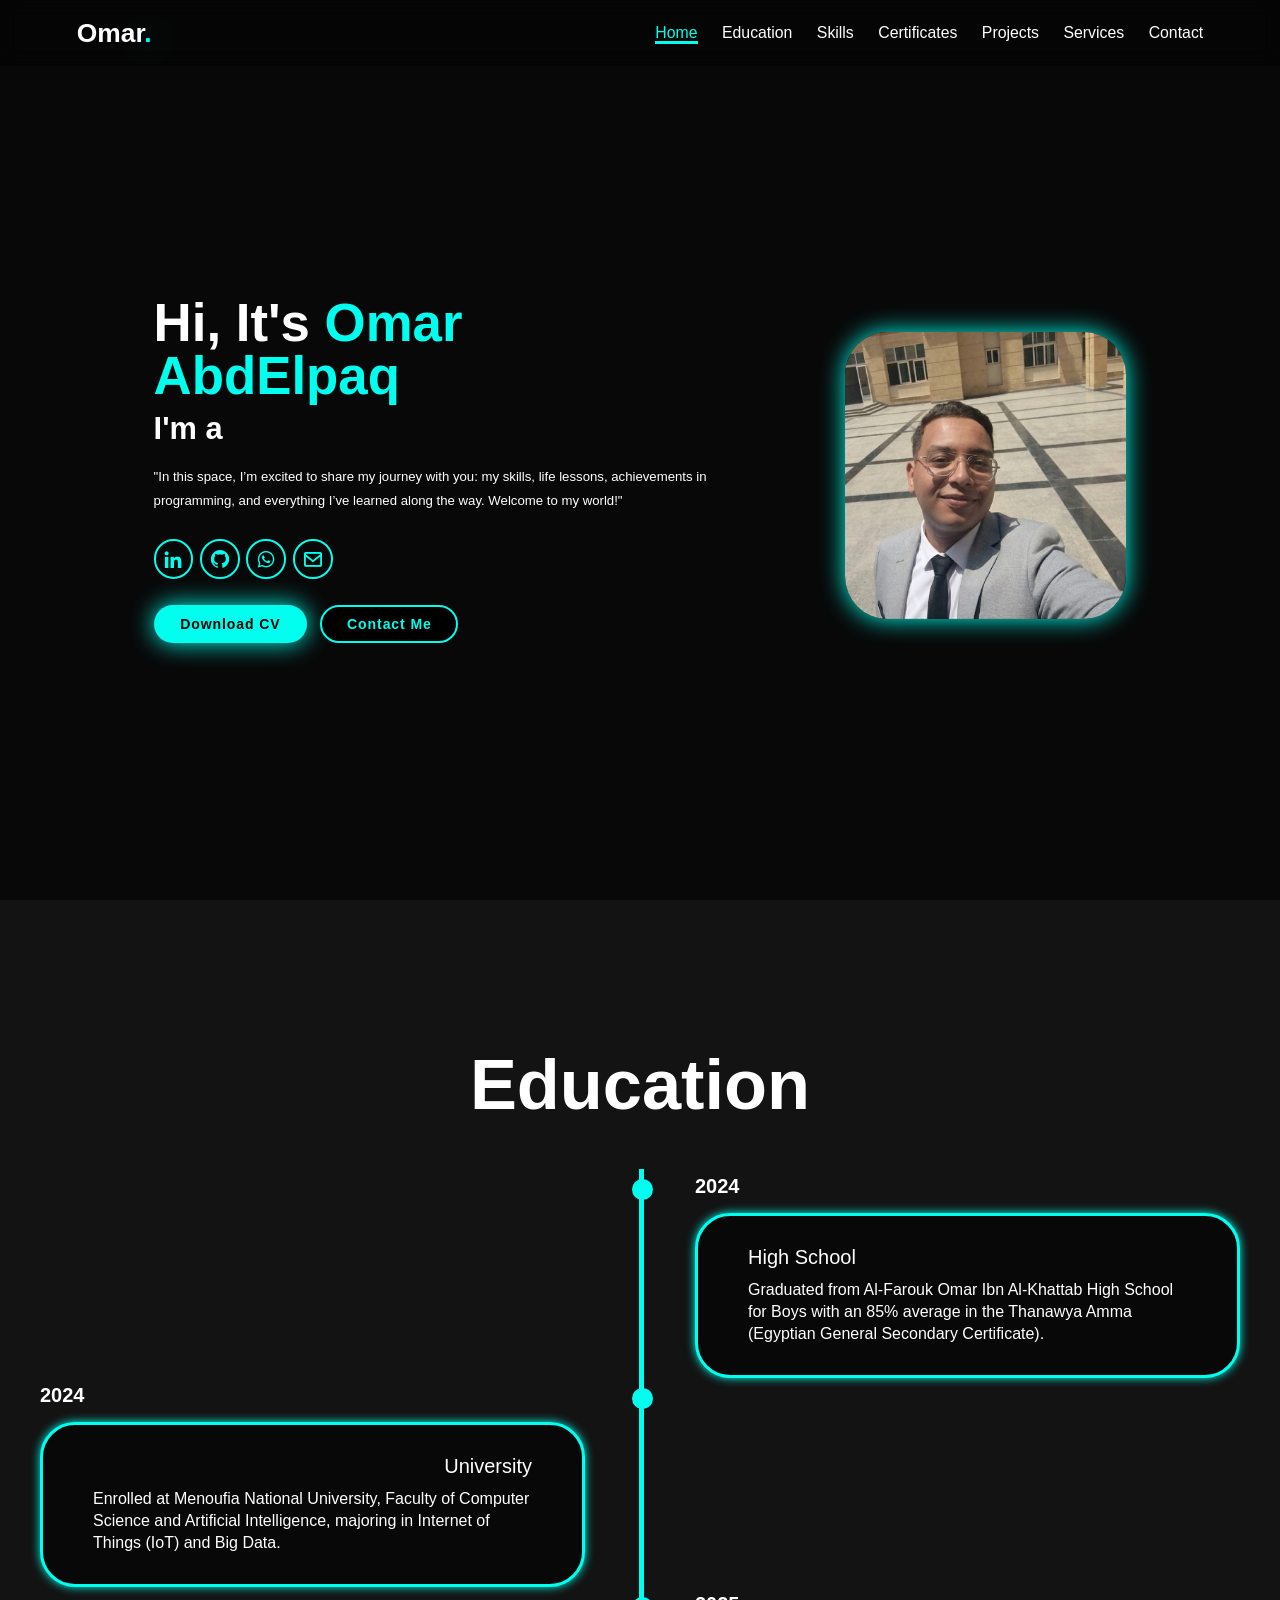
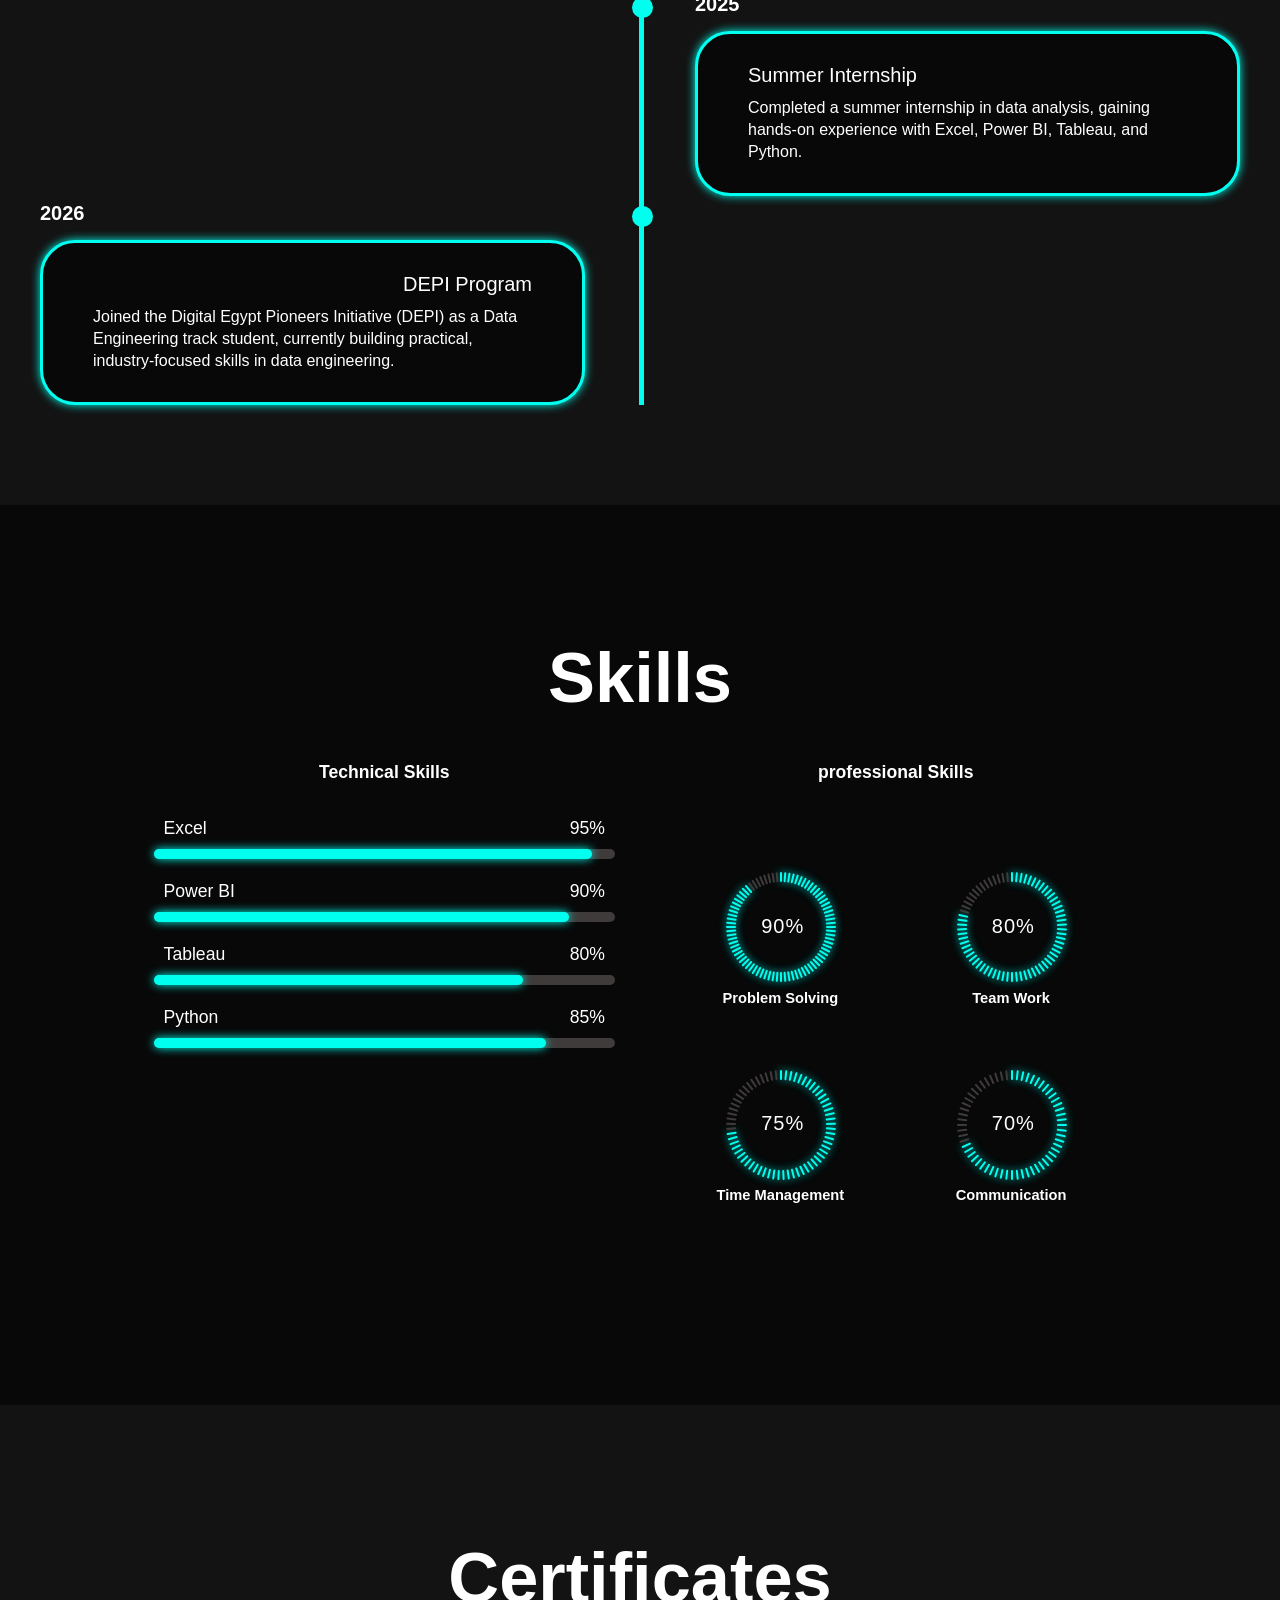
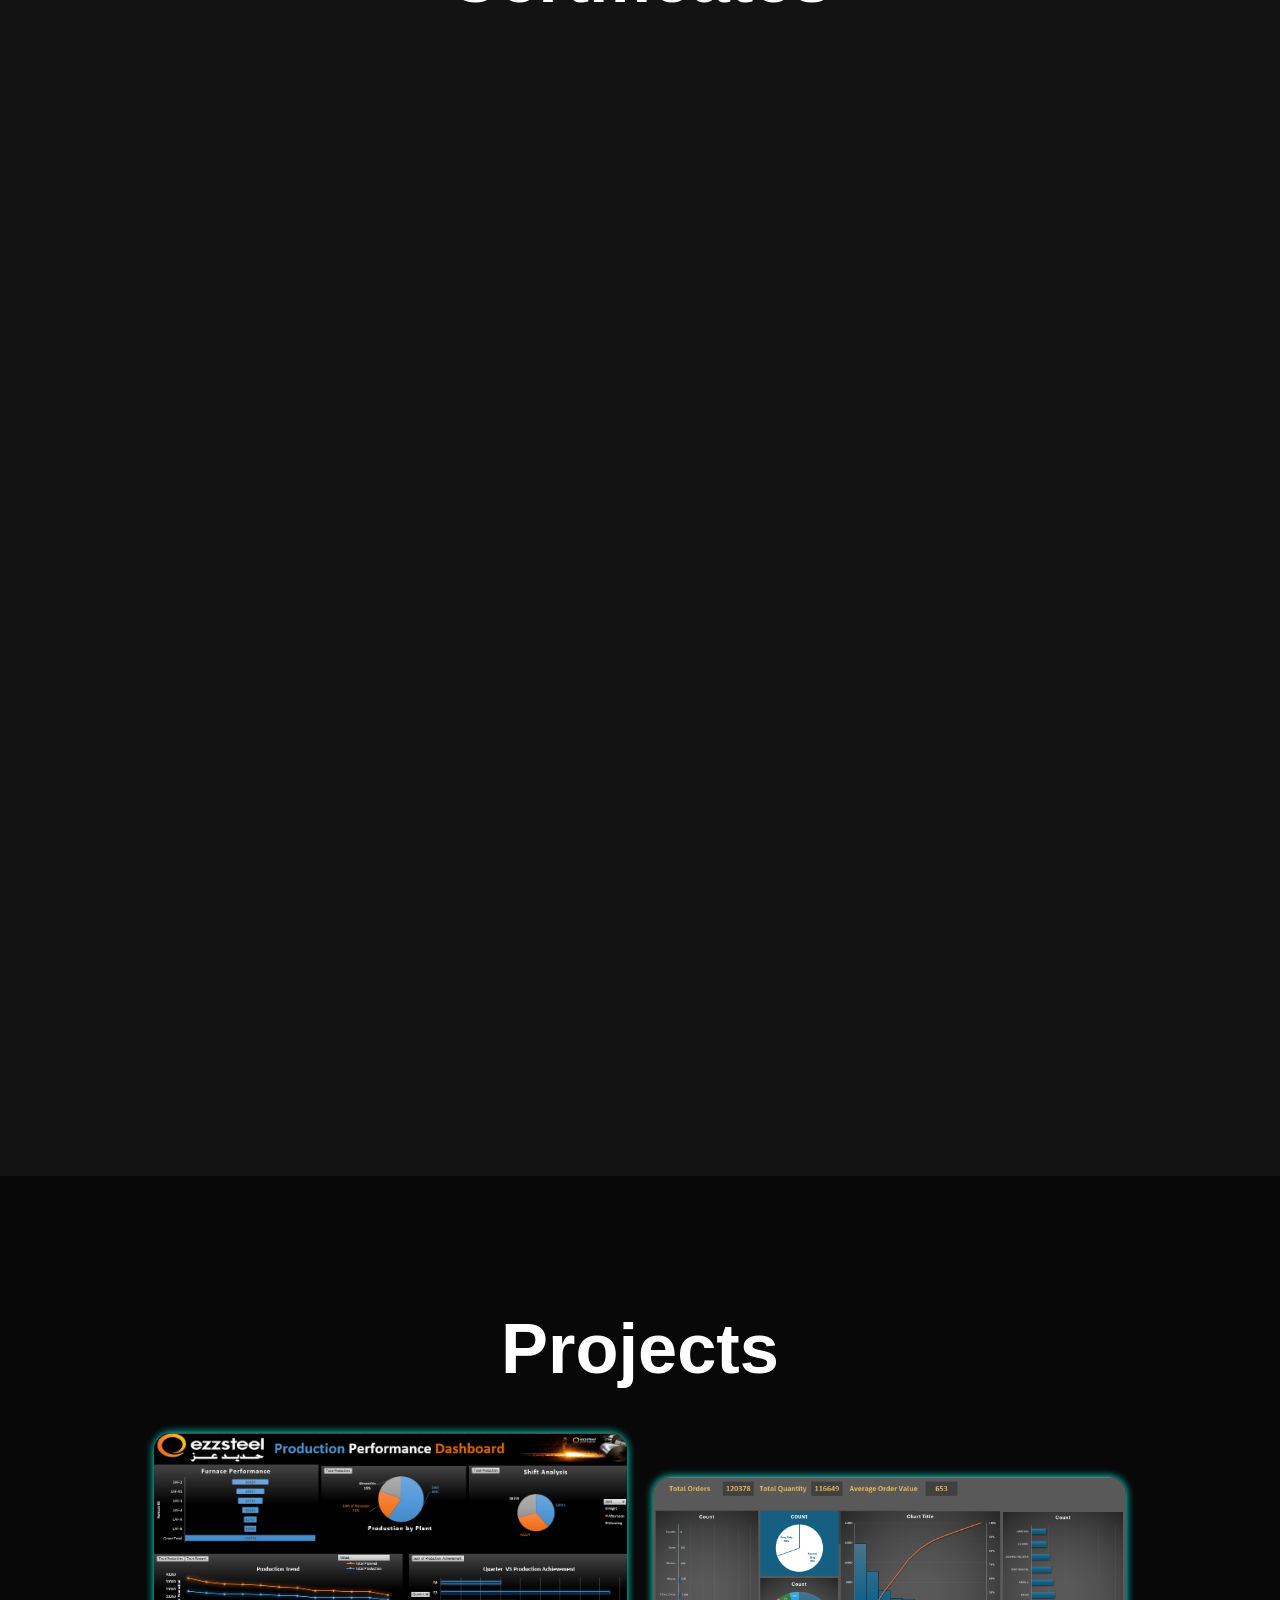
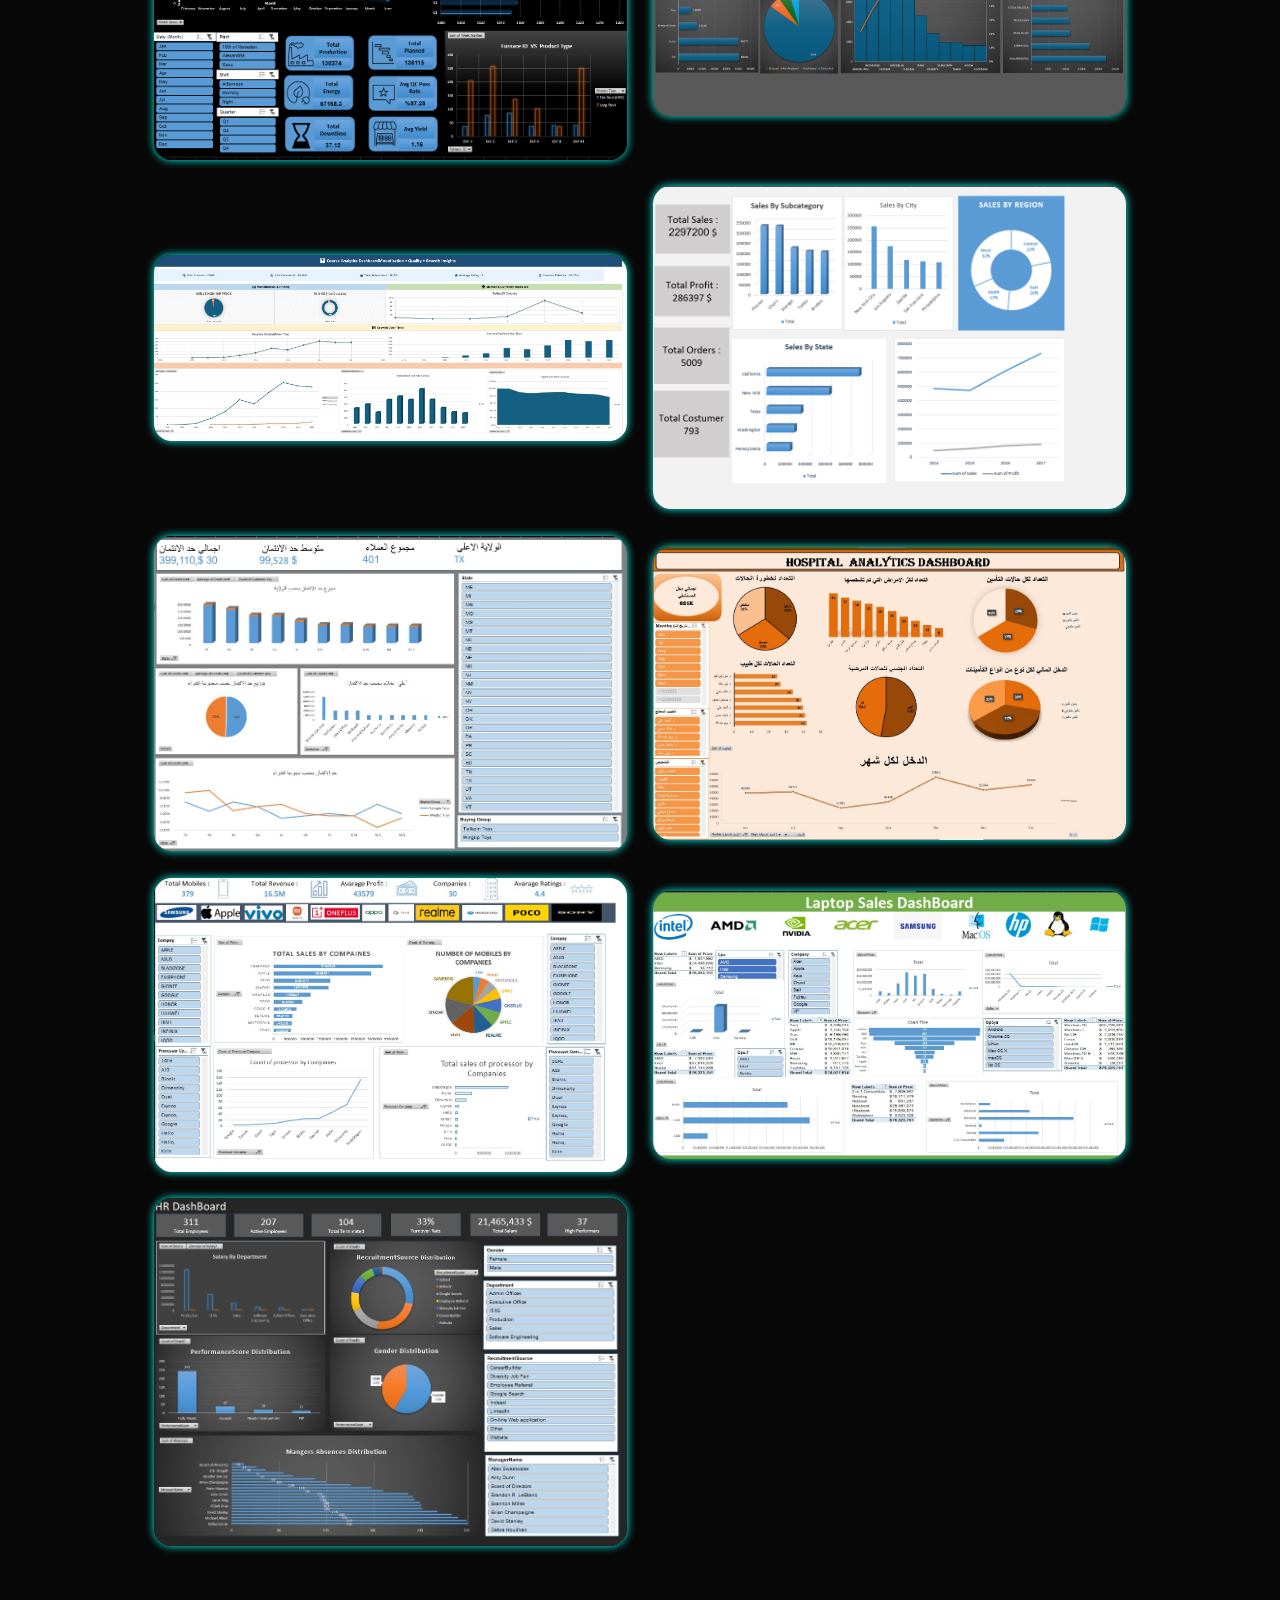
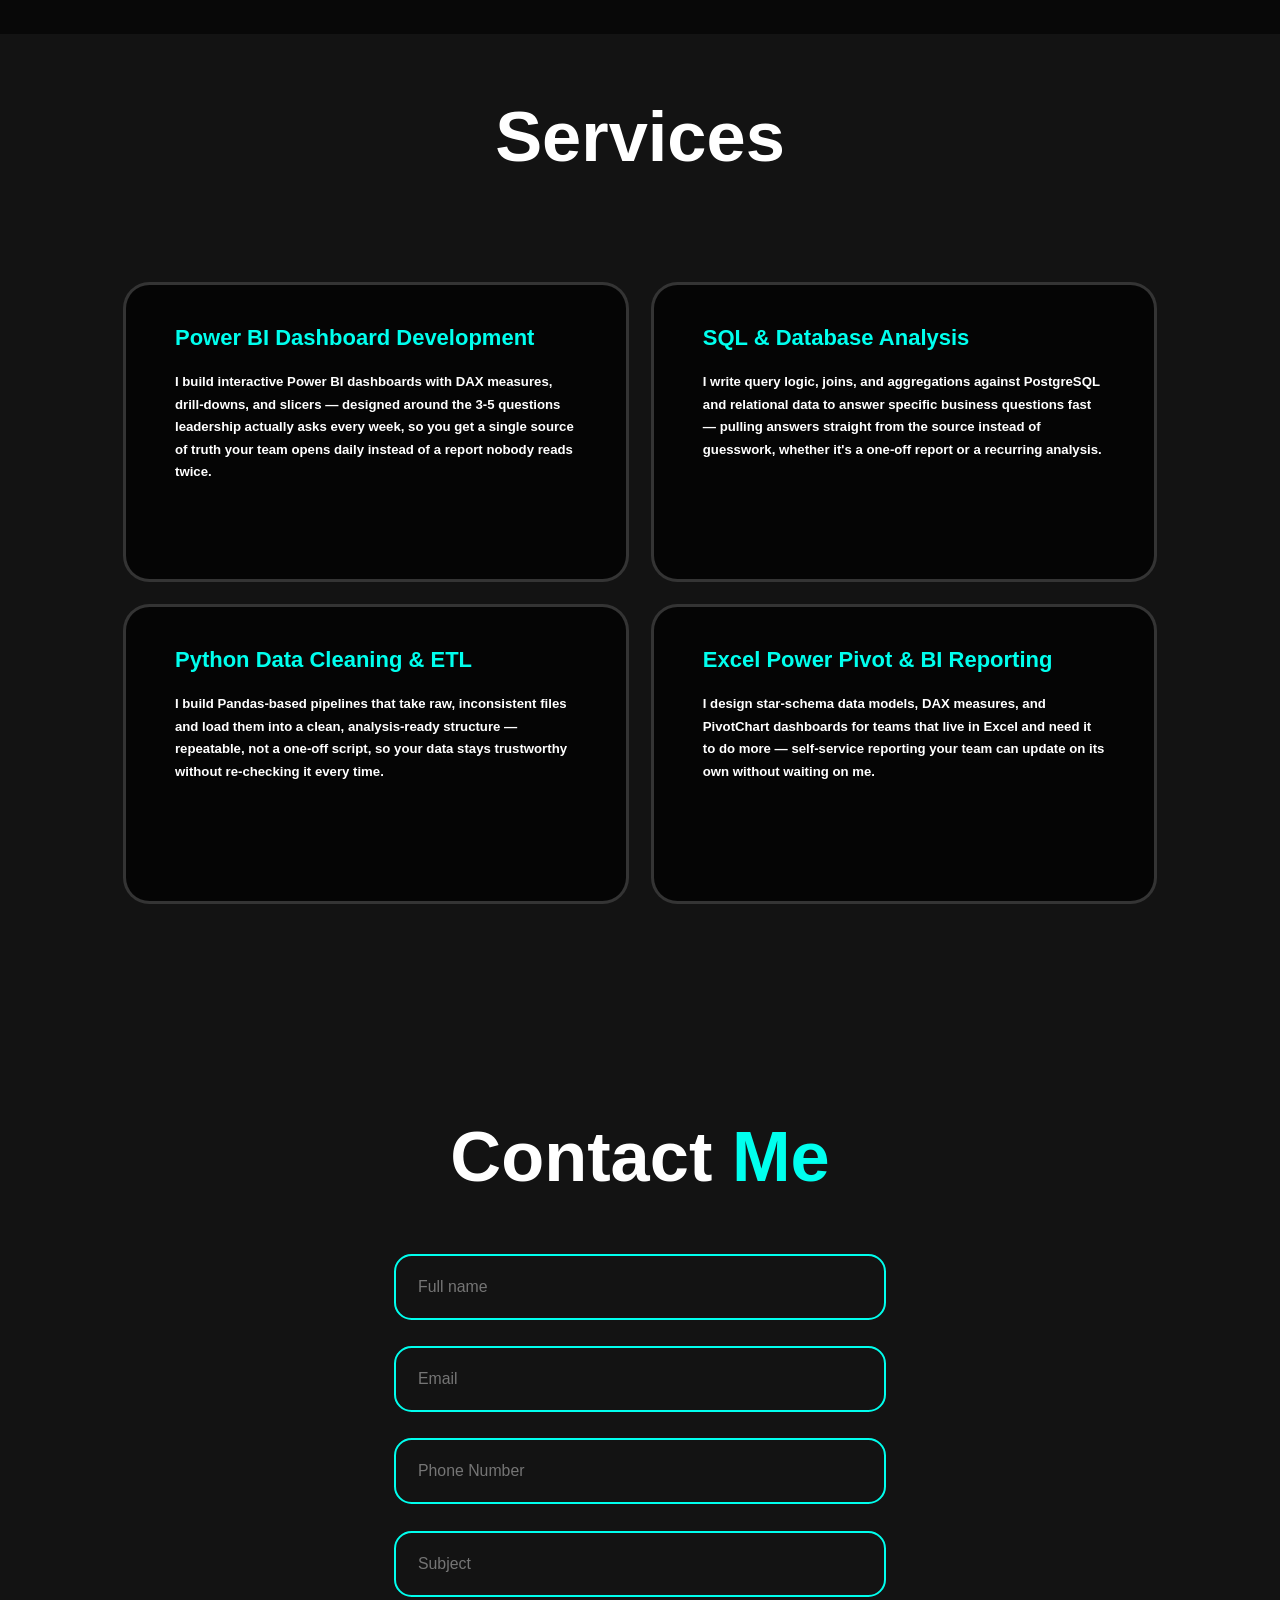
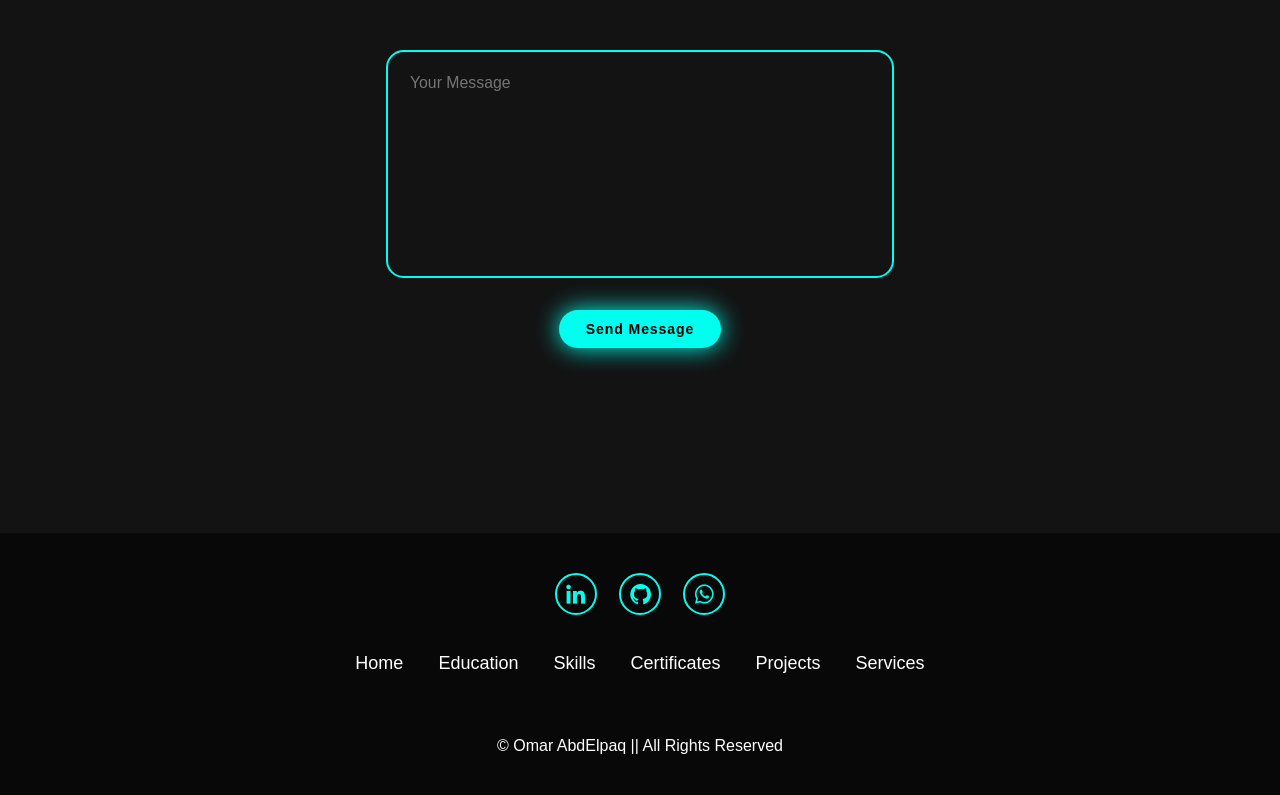
==== commit 4f709fa2: "Add files via upload" ====
--- a/index.html
+++ b/index.html
@@ -1,1080 +1,492 @@
 <!DOCTYPE html>
 <html lang="en">
 <head>
-<meta charset="UTF-8">
-<meta name="viewport" content="width=device-width, initial-scale=1.0">
-<title>Omar AbdElpaq — Freelance Data Analyst | Power BI, SQL, Python, Excel BI</title>
-<meta name="description" content="Omar AbdElpaq — Freelance Data Analyst turning raw data into decisions. 1 year of client BI work, 17+ real-world analytics projects, Power BI · SQL · Python · Excel. Based in Sadat City, Egypt — available for remote projects worldwide.">
-<meta name="keywords" content="Data Analyst, Power BI Developer, SQL Analyst, Excel Dashboard, Business Intelligence, Freelance Data Analyst Egypt, Data Visualization, ETL Pipeline">
-<meta name="author" content="Omar AbdElpaq">
-<link rel="canonical" href="https://omarabdelpaq.com/">
-
-<!-- Open Graph / social sharing -->
-<meta property="og:type" content="website">
-<meta property="og:title" content="Omar AbdElpaq — Freelance Data Analyst">
-<meta property="og:description" content="I turn raw data into decisions — Power BI dashboards, SQL analysis, Python ETL pipelines, and Excel BI reporting for real clients.">
-<meta property="og:image" content="assets/img/og-cover.jpg">
-<meta property="og:url" content="https://omarabdelpaq.com/">
-<meta name="twitter:card" content="summary_large_image">
-<meta name="twitter:title" content="Omar AbdElpaq — Freelance Data Analyst">
-<meta name="twitter:description" content="Power BI · SQL · Python · Excel — 17+ real-world analytics projects and freelance client work.">
-<meta name="twitter:image" content="assets/img/og-cover.jpg">
-
-<meta name="theme-color" content="#08080f">
-<link rel="icon" type="image/png" href="assets/img/favicon.png">
-
-<link rel="preconnect" href="https://fonts.googleapis.com">
-<link rel="preconnect" href="https://fonts.gstatic.com" crossorigin>
-<link href="https://fonts.googleapis.com/css2?family=Playfair+Display:ital,wght@0,700;0,900;1,700&family=Outfit:wght@300;400;500;600&display=swap" rel="stylesheet">
-<link rel="stylesheet" href="assets/css/style.css">
-
-<script type="application/ld+json">
-{
-  "@context": "https://schema.org",
-  "@type": "Person",
-  "name": "Omar AbdElpaq",
-  "jobTitle": "Freelance Data Analyst",
-  "url": "https://omarabdelpaq.com/",
-  "email": "mailto:omarabdelpaq84@gmail.com",
-  "address": {
-    "@type": "PostalAddress",
-    "addressLocality": "Sadat City",
-    "addressRegion": "Menofia",
-    "addressCountry": "EG"
-  },
-  "sameAs": [
-    "https://www.linkedin.com/in/omar-abdelpaq-a58924386",
-    "https://github.com/omarabdelpaq84-design"
-  ],
-  "knowsAbout": ["Power BI", "SQL", "Python", "Excel", "Data Cleaning", "Data Visualization", "Data Modeling", "Business Intelligence"]
-}
-</script>
+    <meta charset="UTF-8">
+    <meta name="viewport" content="width=device-width, initial-scale=1.0">
+    <title>Omar AbdElpaq | Data Analyst &amp; Data Engineer</title>
+    <meta name="description" content="Omar AbdElpaq — Data Analyst & Data Engineering student specializing in Power BI, SQL, Python and Excel. Portfolio of dashboards, ETL pipelines, and business analytics projects.">
+    <link rel="stylesheet" href="css/style.css">
+    <link href="https://unpkg.com/aos@2.3.1/dist/aos.css" rel="stylesheet">
+    <link href='https://unpkg.com/boxicons@2.1.4/css/boxicons.min.css' rel='stylesheet'>
 </head>
 <body>
-
-<a href="#main" class="skip-link">Skip to content</a>
-<div id="cur" aria-hidden="true"></div>
-<div id="cur2" aria-hidden="true"></div>
-
-<!-- NAV -->
-<nav id="nav" aria-label="Primary">
-  <a href="#hero" class="nav-logo">Omar<span>.</span></a>
-  <ul class="nav-links" id="navLinks">
-    <li><a href="#about">About</a></li>
-    <li><a href="#services">Services</a></li>
-    <li><a href="#freelance">Freelance</a></li>
-    <li><a href="#skills">Skills</a></li>
-    <li><a href="#projects">Projects</a></li>
-    <li><a href="#case-studies">Case Studies</a></li>
-    <li><a href="#certifications">Certifications</a></li>
-    <li><a href="#faq">FAQ</a></li>
-    <li><a href="#contact" class="nav-hire">Hire Me</a></li>
-  </ul>
-  <button class="nav-toggle" id="navToggle" aria-label="Toggle menu" aria-expanded="false" aria-controls="navLinks">
-    <span></span><span></span><span></span>
-  </button>
-</nav>
-
-<main id="main">
-
-<!-- HERO -->
-<section class="hero" id="hero">
-  <div class="hero-grid" aria-hidden="true"></div>
-  <div class="hero-glow" id="heroGlow" aria-hidden="true"></div>
-  <div class="particles" id="particles" aria-hidden="true"></div>
-
-  <div style="position:relative;z-index:2">
-    <p class="hero-eyebrow">Freelance Data Analyst &nbsp;·&nbsp; 1 Year Client Experience &nbsp;·&nbsp; Sadat City, Egypt</p>
-
-    <h1 class="hero-name">
-      <span class="line">Omar</span>
-      <span class="line">Abd<em>El</em>paq</span>
-    </h1>
-    <p class="hero-role">Turning raw data into decisions worth acting on.</p>
-
-    <div class="hero-body">
-      <p class="hero-desc">
-        I build <strong>Power BI dashboards, SQL analysis, and Excel BI reports</strong> that give founders and teams a clear answer — not just a chart. 1 year of freelance client delivery across HR, sales, retail, and multi-industry data, plus 17+ portfolio projects proving the range.
-      </p>
-      <div class="hero-cta">
-        <a href="#projects" class="btn btn-gold">
-          View Projects
-          <svg viewBox="0 0 24 24" aria-hidden="true"><path d="M7 17L17 7M17 7H7M17 7v10"/></svg>
-        </a>
-        <a href="assets/docs/Omar-AbdElpaq-CV.pdf" download class="btn btn-outline">Download Resume</a>
-        <a href="#contact" class="btn btn-outline">Contact Me</a>
-      </div>
-
-      <div class="hero-stats">
-        <div>
-          <div class="stat-n">17+</div>
-          <div class="stat-l">Projects Completed</div>
-        </div>
-        <div>
-          <div class="stat-n">21</div>
-          <div class="stat-l">Dashboards Built</div>
-        </div>
-        <div>
-          <div class="stat-n">9+</div>
-          <div class="stat-l">Tools &amp; Technologies</div>
-        </div>
-        <div>
-          <div class="stat-n">1 yr</div>
-          <div class="stat-l">Freelance + Internship</div>
-        </div>
-      </div>
+    <header class="header">
+        <a href="#home" class="logo">Omar<span>.</span></a>
+        <i class='bx bx-menu' id="menu-icon"></i>
+        <nav class="navbar">
+            <a href="#home" class="active">Home</a>
+            <a href="#education">Education</a>
+            <a href="#skills">Skills</a>
+            <a href="#certificates">Certificates</a>
+            <a href="#Projects">Projects</a>
+            <a href="#services">Services</a>
+            <a href="#contact">Contact</a>
+        </nav>
+    </header>
+
+    <section class="home" id="home">
+        <div class="home-content" data-aos="fade-right" data-aos-delay="100" data-aos-duration="1000">
+            <h1>Hi, It's <span>Omar AbdElpaq</span></h1>
+            <h3 class="text-animation"> I'm a <span></span></h3>
+            <p>"In this space, I’m excited to share my journey with you: 
+                my skills, life lessons, achievements in programming, and everything I’ve 
+                learned along the way. Welcome to my world!"
+            </p>
+
+            <div class="social-icons">
+                <a target="_blank" href="https://www.linkedin.com/in/eng-omar-abdelpaq/"><i class='bx bxl-linkedin'></i></a>
+                <a target="_blank" href="https://github.com/omarabdelpaq84-design"><i class='bx bxl-github'></i></a>
+                <a target="_blank" href="https://wa.me/201018625471"><i class='bx bxl-whatsapp'></i></a>
+                <a target="_blank" href="mailto:omarabdelpaq84@gmail.com"><i class='bx bx-envelope'></i></a>
+            </div>
+
+            <div class="btn-group">
+                <a href="docs/Omar-AbdElpaq-CV.pdf" download class="btn">Download CV</a>
+                <a href="#contact" class="btn">Contact Me</a>
+            </div>
+        </div>
+
+        <div class="home-img" data-aos="fade-left" data-aos-delay="100" data-aos-duration="1000">
+            <img src="img/Omar.png" alt="Omar AbdElpaq">
+        </div>
+    </section>
+
+    <section class="education" id="education">
+        <h2 class="heading">Education</h2>
+
+            <div class="timeline-item">
+                <div class="timeline-dot"></div>
+                    <div class="timeline-data">2024</div>
+                    <div class="timeline-content" data-aos="fade-left" data-aos-delay="100" data-aos-duration="1000">
+                        <h3>High School</h3>
+                        <p>Graduated from Al-Farouk Omar Ibn Al-Khattab High School for Boys with an 85% average in the Thanawya Amma (Egyptian General Secondary Certificate).</p>
+                    </div>
+            </div>
+
+            <div class="timeline-item">
+                <div class="timeline-dot"></div>
+                    <div class="timeline-data">2024</div>
+                    <div class="timeline-content" data-aos="fade-right" data-aos-delay="100" data-aos-duration="1000">
+                        <h3>University</h3>
+                        <p>Enrolled at Menoufia National University, Faculty of Computer Science and Artificial Intelligence, majoring in Internet of Things (IoT) and Big Data.</p>
+                    </div>
+            </div>
+
+            <div class="timeline-item">
+                <div class="timeline-dot"></div>
+                    <div class="timeline-data">2025</div>
+                    <div class="timeline-content" data-aos="fade-left" data-aos-delay="100" data-aos-duration="1000">
+                        <h3>Summer Internship</h3>
+                        <p>Completed a summer internship in data analysis, gaining hands-on experience with Excel, Power BI, Tableau, and Python.</p>
+                    </div>
+            </div>
+
+            <div class="timeline-item">
+                <div class="timeline-dot"></div>
+                    <div class="timeline-data">2026</div>
+                    <div class="timeline-content" data-aos="fade-right" data-aos-delay="100" data-aos-duration="1000">
+                        <h3>DEPI Program</h3>
+                        <p>Joined the Digital Egypt Pioneers Initiative (DEPI) as a Data Engineering track student, currently building practical, industry-focused skills in data engineering.</p>
+                    </div>
+            </div>
+    </section>
+
+    <section class="skills" id="skills">
+        <h2 class="heading">Skills</h2>
+
+        <div class="skill-main">
+            <div class="skill-left">
+                <h3>Technical Skills</h3>
+            
+                <div class="skill-bar">
+                    <div class="info">
+                        <p>Excel</p>
+                        <p>95%</p>
+                    </div>
+                    <div class="bar">
+                        <span class="excel-bar"></span>
+                    </div>
+                </div>
+            
+                <div class="skill-bar">
+                    <div class="info">
+                        <p>Power BI</p>
+                        <p>90%</p>
+                    </div>
+                    <div class="bar">
+                        <span class="powerbi-bar"></span>
+                    </div>
+                </div>
+            
+                <div class="skill-bar">
+                    <div class="info">
+                        <p>Tableau</p>
+                        <p>80%</p>
+                    </div>
+                    <div class="bar">
+                        <span class="tableau-bar"></span>
+                    </div>
+                </div>
+            
+                <div class="skill-bar">
+                    <div class="info">
+                        <p>Python</p>
+                        <p>85%</p>
+                    </div>
+                    <div class="bar">
+                        <span class="python-bar"></span>
+                    </div>
+                </div>
+            </div>
+        
+            <div class="skill-right">
+                <h3>professional Skills</h3>
+            
+            <div class="porfessional">
+                <div class="box">
+                    <div class="circle" data-dots="80" data-percent="90"></div>
+                    <div class="text">
+                        <big>90%</big>
+                        <small>Problem Solving</small>
+                    </div>
+                </div>
+
+                <div class="box">
+                    <div class="circle" data-dots="70" data-percent="80"></div>
+                    <div class="text">
+                        <big>80%</big>
+                        <small>Team Work</small>
+                    </div>
+                </div>
+
+                <div class="box">
+                    <div class="circle" data-dots="65" data-percent="75"></div>
+                    <div class="text">
+                        <big>75%</big>
+                        <small>Time Management</small>
+                    </div>
+                </div>
+
+                <div class="box">
+                    <div class="circle" data-dots="60" data-percent="70"></div>
+                    <div class="text">
+                        <big>70%</big>
+                        <small>Communication</small>
+                    </div>
+                </div>
+            </div>
+            </div>
+        </div>
+    </section>
+
+    <section class="certificates" id="certificates">
+        <h2 class="heading">Certificates</h2>
+
+        <div class="container">
+            <div class="certificates-item" data-aos="flip-left" data-aos-delay="100" data-aos-duration="1000">
+                <img class="certificates-image" src="img/ai-ambassadors-certificate.jpg" alt="AI Ambassadors Initiative certificate">
+                <div class="cert-hover">
+                    <h3>AI Ambassadors Initiative – NTI</h3>
+                </div>
+            </div>
+            
+            <div class="certificates-item" data-aos="flip-up" data-aos-delay="100" data-aos-duration="1000">
+                <img class="certificates-image" src="img/data-analytics-summer-training-nti.png" alt="Data Analytics Summer Training - NTI certificate">
+                <div class="cert-hover">
+                    <h3>Data Analytics Summer Training – NTI</h3>
+                </div>
+            </div>
+            
+            <div class="certificates-item" data-aos="flip-right" data-aos-delay="100" data-aos-duration="1000">
+                <img class="certificates-image" src="img/huawei-ai-learning.jpg" alt="Huawei AI Learning certificate">
+                <div class="cert-hover">
+                    <h3>HCIA – AI Learning (Huawei ICT Academy)</h3>
+                </div>
+            </div>
+            
+            <div class="certificates-item" data-aos="flip-right" data-aos-delay="100" data-aos-duration="1000">
+                <img class="certificates-image" src="img/deep-learning.jpg" alt="Deep Learning certificate">
+                <div class="cert-hover">
+                    <h3>Getting Started with Deep Learning – NVIDIA</h3>
+                </div>
+            </div>
+            
+            <div class="certificates-item" data-aos="flip-down" data-aos-delay="100" data-aos-duration="1000">
+                <img class="certificates-image" src="img/aws.png" alt="AWS AI Practitioner Challenge certificate">
+                <div class="cert-hover">
+                    <h3>AWS AI Practitioner Challenge – Udacity</h3>
+                </div>
+            </div>
+            
+            <div class="certificates-item" data-aos="flip-left" data-aos-delay="100" data-aos-duration="1000">
+                <img class="certificates-image" src="img/cib-generative-ai.png" alt="CIB Generative AI certificate">
+                <div class="cert-hover">
+                    <h3>Generative AI – CIB Summer Internship</h3>
+                </div>
+            </div>
+
+            <div class="certificates-item" data-aos="flip-right" data-aos-delay="100" data-aos-duration="1000">
+                <img class="certificates-image" src="img/digital-egypt-pioneers.jpg" alt="Digital Egypt Pioneers Initiative certificate">
+                <div class="cert-hover">
+                    <h3>Digital Egypt Pioneers Initiative – Data Engineering</h3>
+                </div>
+            </div>
+
+        </div>
+
+        <!-- Modal -->
+    <div id="myModal" class="modal">
+        <span class="close">&times;</span>
+        <img class="modal-content" id="img01">
+        <div id="caption"></div>
     </div>
-  </div>
-
-  <div class="avatar-wrap">
-    <div class="avatar-outer">
-      <div class="avatar-circle">
-        <img src="assets/img/Omar.png" alt="Portrait of Omar AbdElpaq, Data Analyst" class="avatar-photo" width="320" height="320"
-             onerror="this.remove();document.getElementById('avatarFallback').style.display='flex'">
-      </div>
-      <div class="avatar-circle" id="avatarFallback" style="display:none;position:absolute;inset:0">
-        <div class="avatar-initials">O<em>A</em></div>
-      </div>
-      <span class="orbit-dot" aria-hidden="true"></span>
-      <span class="orbit-dot" aria-hidden="true"></span>
-      <span class="orbit-dot" aria-hidden="true"></span>
-      <div class="avatar-status">
-        <span class="status-dot" aria-hidden="true"></span>
-        <span class="status-text">Available for projects</span>
-      </div>
-    </div>
-  </div>
-</section>
-
-<!-- MARQUEE -->
-<div class="marquee-wrap">
-  <div class="marquee">
-    <div class="marquee-inner" aria-hidden="true">
-      <span class="marquee-item">Python</span>
-      <span class="marquee-item">SQL</span>
-      <span class="marquee-item">Power BI</span>
-      <span class="marquee-item">Tableau</span>
-      <span class="marquee-item">Excel</span>
-      <span class="marquee-item">Pandas</span>
-      <span class="marquee-item">ETL Pipelines</span>
-      <span class="marquee-item">Data Storytelling</span>
-      <span class="marquee-item">EDA</span>
-      <span class="marquee-item">PostgreSQL</span>
-    </div>
-    <div class="marquee-inner" aria-hidden="true">
-      <span class="marquee-item">Python</span>
-      <span class="marquee-item">SQL</span>
-      <span class="marquee-item">Power BI</span>
-      <span class="marquee-item">Tableau</span>
-      <span class="marquee-item">Excel</span>
-      <span class="marquee-item">Pandas</span>
-      <span class="marquee-item">ETL Pipelines</span>
-      <span class="marquee-item">Data Storytelling</span>
-      <span class="marquee-item">EDA</span>
-      <span class="marquee-item">PostgreSQL</span>
-    </div>
-  </div>
-</div>
-
-<!-- ABOUT -->
-<section id="about" class="section section-alt" aria-labelledby="about-title">
-  <div class="reveal">
-    <p class="tag-line">Who I am</p>
-    <h2 class="section-title" id="about-title">Analyst by skill,<br><em>problem-solver</em> by nature</h2>
-  </div>
-  <div class="about-grid reveal">
-    <div>
-      <p class="about-text">
-        I'm a <strong>Freelance Data Analyst</strong> based in Sadat City with 1 year of hands-on client experience delivering end-to-end analytics solutions — from messy raw files to polished, decision-ready dashboards.<br><br>
-        My freelance work spans <strong>HR analytics, sales performance, ratings analysis, and multi-industry BI</strong> — working with real client data under confidentiality, managing full project lifecycles independently, start to handoff.<br><br>
-        Beyond freelance, I've built <strong>17+ portfolio projects</strong> across e-commerce, banking, healthcare, and retail, and I'm currently completing my AI &amp; Data Science degree at Menoufia National University. I specialize in taking a business question, finding it in the data, and shipping a dashboard someone will actually keep open.
-      </p>
-    </div>
-    <div class="about-cards">
-      <div class="about-card">
-        <p class="ac-label">Experience</p>
-        <p class="ac-value">Freelance Data Analyst — 1 Year</p>
-        <p class="ac-sub">Multiple clients · HR · Sales · Retail · Multi-Industry</p>
-      </div>
-      <div class="about-card">
-        <p class="ac-label">Education</p>
-        <p class="ac-value">AI &amp; Data Science Student</p>
-        <p class="ac-sub">Menoufia National University — IoT &amp; Big Data Program</p>
-      </div>
-      <div class="about-card">
-        <p class="ac-label">Training</p>
-        <p class="ac-value">NTI &amp; ITIDA — 120 Hours</p>
-        <p class="ac-sub">Data Analytics Summer Training · Final score: 92.5%</p>
-      </div>
-      <div class="about-card">
-        <p class="ac-label">Certifications</p>
-        <p class="ac-value">NVIDIA · AWS · Huawei · NTI</p>
-        <p class="ac-sub">Deep Learning, AI Practitioner, HCIA-AI</p>
-      </div>
-      <div class="about-card">
-        <p class="ac-label">Contact</p>
-        <p class="ac-value"><a href="mailto:omarabdelpaq84@gmail.com">omarabdelpaq84@gmail.com</a></p>
-        <p class="ac-sub">+20 101 862 5471 &nbsp;·&nbsp; Available for projects</p>
-      </div>
-    </div>
-  </div>
-</section>
-
-<!-- SERVICES -->
-<section id="services" class="section" aria-labelledby="services-title">
-  <div class="reveal">
-    <p class="tag-line">How I can help</p>
-    <h2 class="section-title" id="services-title">Services built around<br><em>one outcome</em>: clarity</h2>
-  </div>
-  <div class="services-grid reveal">
-    <div class="svc-card">
-      <span class="svc-num" aria-hidden="true">01</span>
-      <div class="svc-icon" aria-hidden="true">📊</div>
-      <h3 class="svc-title">Power BI Dashboard Development</h3>
-      <p class="svc-desc">Interactive dashboards with DAX measures, drill-downs, and slicers — built around the 3–5 questions leadership actually asks every week.</p>
-      <div class="svc-out">Outcome: a single source of truth your team opens daily.</div>
-    </div>
-    <div class="svc-card">
-      <span class="svc-num" aria-hidden="true">02</span>
-      <div class="svc-icon" aria-hidden="true">🗄️</div>
-      <h3 class="svc-title">SQL &amp; Database Analysis</h3>
-      <p class="svc-desc">Query design, joins, aggregations, and reporting logic against PostgreSQL and relational data to answer specific business questions fast.</p>
-      <div class="svc-out">Outcome: answers pulled straight from the source, no guesswork.</div>
-    </div>
-    <div class="svc-card">
-      <span class="svc-num" aria-hidden="true">03</span>
-      <div class="svc-icon" aria-hidden="true">🐍</div>
-      <h3 class="svc-title">Python Data Cleaning &amp; ETL</h3>
-      <p class="svc-desc">Pandas-based pipelines that take raw, inconsistent files and load them into a clean, analysis-ready structure — repeatable, not one-off.</p>
-      <div class="svc-out">Outcome: data you can trust without re-checking it every time.</div>
-    </div>
-    <div class="svc-card">
-      <span class="svc-num" aria-hidden="true">04</span>
-      <div class="svc-icon" aria-hidden="true">📈</div>
-      <h3 class="svc-title">Excel Power Pivot &amp; BI Reporting</h3>
-      <p class="svc-desc">Star-schema data models, DAX measures, and PivotChart dashboards for teams that live in Excel and need it to do more.</p>
-      <div class="svc-out">Outcome: self-service reporting your team can update alone.</div>
-    </div>
-    <div class="svc-card">
-      <span class="svc-num" aria-hidden="true">05</span>
-      <div class="svc-icon" aria-hidden="true">🧭</div>
-      <h3 class="svc-title">Data Modeling &amp; KPI Design</h3>
-      <p class="svc-desc">Fact/dimension modeling and KPI frameworks that hold up as the business grows, instead of breaking at the next reporting cycle.</p>
-      <div class="svc-out">Outcome: a reporting structure that scales with you.</div>
-    </div>
-    <div class="svc-card">
-      <span class="svc-num" aria-hidden="true">06</span>
-      <div class="svc-icon" aria-hidden="true">🔎</div>
-      <h3 class="svc-title">Exploratory Data Analysis</h3>
-      <p class="svc-desc">Structured EDA that surfaces the patterns, outliers, and segments hiding in a dataset before a single dashboard is built.</p>
-      <div class="svc-out">Outcome: the "why" behind the numbers, documented clearly.</div>
-    </div>
-  </div>
-</section>
-
-<!-- WHY HIRE ME -->
-<section class="section section-alt" aria-labelledby="why-title">
-  <div class="reveal">
-    <p class="tag-line">Why work with me</p>
-    <h2 class="section-title" id="why-title">Why hire me over<br>another <em>data analyst</em></h2>
-  </div>
-  <div class="why-grid reveal">
-    <div class="why-item">
-      <span class="why-mark" aria-hidden="true">01</span>
-      <div>
-        <h3 class="why-h">I ship the whole thing, not just the chart</h3>
-        <p class="why-p">Every freelance engagement runs start to finish — requirements, data model, build, and client handoff — managed independently, on scope.</p>
-      </div>
-    </div>
-    <div class="why-item">
-      <span class="why-mark" aria-hidden="true">02</span>
-      <div>
-        <h3 class="why-h">Real client data, not just tutorials</h3>
-        <p class="why-p">A year of freelance work under real confidentiality agreements sits alongside 17+ public projects — you can verify both.</p>
-      </div>
-    </div>
-    <div class="why-item">
-      <span class="why-mark" aria-hidden="true">03</span>
-      <div>
-        <h3 class="why-h">Tool-agnostic, question-first</h3>
-        <p class="why-p">Power BI, SQL, Python, Excel — I pick the tool that fits your stack and budget, not the one I'd rather practice.</p>
-      </div>
-    </div>
-    <div class="why-item">
-      <span class="why-mark" aria-hidden="true">04</span>
-      <div>
-        <h3 class="why-h">Documented, verifiable training</h3>
-        <p class="why-p">120 hours of formal data analytics training (92.5% final score) plus AI &amp; Data Science coursework back up the freelance work.</p>
-      </div>
-    </div>
-  </div>
-</section>
-
-<!-- FREELANCE EXPERIENCE -->
-<section id="freelance" class="freelance-section" aria-labelledby="freelance-title">
-  <div class="reveal">
-    <p class="tag-line">Client Work</p>
-    <h2 class="section-title" id="freelance-title">Freelance <em>experience</em></h2>
-  </div>
-
-  <div class="fl-intro reveal">
-    <div>
-      <div class="fl-badge">
-        <span class="fl-badge-dot" aria-hidden="true"></span>
-        Self-Employed · 2024 – Present · Egypt
-      </div>
-      <p class="fl-body-text">
-        Over the past year I've worked directly with clients on <strong>real business problems</strong> — not practice datasets. Every engagement was end-to-end: scoping requirements, designing the data model, building the deliverable, and iterating with the client until it was decision-ready.<br><br>
-        Client data stays <strong>strictly confidential</strong>. What I can share is the type of work, the tools used, and the results delivered.
-      </p>
-    </div>
-    <div class="fl-stats">
-      <div class="fl-stat">
-        <div class="fl-stat-n">4</div>
-        <div class="fl-stat-l">Client engagements</div>
-      </div>
-      <div class="fl-stat">
-        <div class="fl-stat-n">1 yr</div>
-        <div class="fl-stat-l">Continuous freelance</div>
-      </div>
-      <div class="fl-stat">
-        <div class="fl-stat-n">100%</div>
-        <div class="fl-stat-l">Delivered on scope</div>
-      </div>
-      <div class="fl-stat">
-        <div class="fl-stat-n">∞</div>
-        <div class="fl-stat-l">Confidentiality maintained</div>
-      </div>
-    </div>
-  </div>
-
-  <div class="fl-cards reveal">
-    <div class="fl-card">
-      <div class="fl-card-lock">Confidential</div>
-      <div class="fl-card-icon" aria-hidden="true">👥</div>
-      <h3 class="fl-card-title">HR Workforce Analytics</h3>
-      <p class="fl-card-desc">Employee performance, turnover patterns, salary distribution, and headcount analysis. Delivered as an interactive Excel Power Pivot dashboard with slicers and KPI scorecards.</p>
-      <div class="fl-card-pills">
-        <span class="fl-pill">Excel</span><span class="fl-pill">Power Pivot</span><span class="fl-pill">DAX</span><span class="fl-pill">Star Schema</span>
-      </div>
-    </div>
-    <div class="fl-card">
-      <div class="fl-card-lock">Confidential</div>
-      <div class="fl-card-icon" aria-hidden="true">📈</div>
-      <h3 class="fl-card-title">Sales Performance BI Report</h3>
-      <p class="fl-card-desc">Multi-dimensional sales dashboard tracking revenue, product performance, channel breakdown, and period-over-period trends. Built with fact/dimension data model for flexible drill-down.</p>
-      <div class="fl-card-pills">
-        <span class="fl-pill">Excel</span><span class="fl-pill">Power Pivot</span><span class="fl-pill">PivotCharts</span><span class="fl-pill">KPI Analysis</span>
-      </div>
-    </div>
-    <div class="fl-card">
-      <div class="fl-card-lock">Confidential</div>
-      <div class="fl-card-icon" aria-hidden="true">⭐</div>
-      <h3 class="fl-card-title">Ratings &amp; Sentiment Analysis</h3>
-      <p class="fl-card-desc">Customer ratings and feedback analysis across product categories. Identified patterns in satisfaction scores and delivered actionable insights for product prioritization.</p>
-      <div class="fl-card-pills">
-        <span class="fl-pill">Excel</span><span class="fl-pill">EDA</span><span class="fl-pill">Data Cleaning</span><span class="fl-pill">Visualization</span>
-      </div>
-    </div>
-    <div class="fl-card">
-      <div class="fl-card-lock">Confidential</div>
-      <div class="fl-card-icon" aria-hidden="true">🏭</div>
-      <h3 class="fl-card-title">Multi-Industry KPI Dashboard</h3>
-      <p class="fl-card-desc">Cross-sector executive dashboard consolidating KPIs from multiple business lines into a single reporting view. Enabled leadership to monitor performance with one-click slicer filtering.</p>
-      <div class="fl-card-pills">
-        <span class="fl-pill">Excel</span><span class="fl-pill">Power Pivot</span><span class="fl-pill">DAX Measures</span><span class="fl-pill">Slicers</span>
-      </div>
-    </div>
-  </div>
-
-  <div class="process-strip reveal">
-    <div class="process-step">
-      <div class="ps-num" aria-hidden="true">01</div>
-      <div class="ps-title">Requirements</div>
-      <div class="ps-desc">Scope the client's questions, data sources, and reporting needs before touching a file.</div>
-    </div>
-    <div class="process-step">
-      <div class="ps-num" aria-hidden="true">02</div>
-      <div class="ps-title">Data Model</div>
-      <div class="ps-desc">Design the star schema — fact tables, dimension tables, relationships, and DAX measures.</div>
-    </div>
-    <div class="process-step">
-      <div class="ps-num" aria-hidden="true">03</div>
-      <div class="ps-title">Deliverable</div>
-      <div class="ps-desc">Build the dashboard with PivotCharts, slicers, and KPI cards. Clean, interactive, self-service.</div>
-    </div>
-    <div class="process-step">
-      <div class="ps-num" aria-hidden="true">04</div>
-      <div class="ps-title">Handoff</div>
-      <div class="ps-desc">Walk the client through the tool, iterate on feedback, and document how to update it.</div>
-    </div>
-  </div>
-</section>
-
-<!-- SKILLS -->
-<section id="skills" class="section" aria-labelledby="skills-title">
-  <div class="reveal">
-    <p class="tag-line">What I work with</p>
-    <h2 class="section-title" id="skills-title">Technical <em>skills</em></h2>
-  </div>
-  <div class="skills-table reveal">
-    <div class="sk-cell">
-      <div class="sk-icon" aria-hidden="true">📊</div>
-      <h3 class="sk-title">Analysis &amp; BI</h3>
-      <div class="sk-pills">
-        <span class="sk-pill">SQL</span><span class="sk-pill">Excel</span><span class="sk-pill">Power Query</span>
-        <span class="sk-pill">Power BI</span><span class="sk-pill">Tableau</span><span class="sk-pill">KPI Analysis</span><span class="sk-pill">EDA</span>
-      </div>
-      <div class="sk-bar-wrap" aria-hidden="true">
-        <div class="sk-bar-row"><span>Power BI</span><div class="sk-bar-track"><div class="sk-bar-fill" style="--pct:92%"></div></div></div>
-        <div class="sk-bar-row"><span>Excel BI</span><div class="sk-bar-track"><div class="sk-bar-fill" style="--pct:95%"></div></div></div>
-      </div>
-    </div>
-    <div class="sk-cell">
-      <div class="sk-icon" aria-hidden="true">🐍</div>
-      <h3 class="sk-title">Python &amp; Data Science</h3>
-      <div class="sk-pills">
-        <span class="sk-pill">Python</span><span class="sk-pill">Pandas</span><span class="sk-pill">NumPy</span>
-        <span class="sk-pill">Matplotlib</span><span class="sk-pill">Seaborn</span><span class="sk-pill">ETL Pipelines</span>
-      </div>
-      <div class="sk-bar-wrap" aria-hidden="true">
-        <div class="sk-bar-row"><span>Python</span><div class="sk-bar-track"><div class="sk-bar-fill" style="--pct:85%"></div></div></div>
-        <div class="sk-bar-row"><span>ETL</span><div class="sk-bar-track"><div class="sk-bar-fill" style="--pct:80%"></div></div></div>
-      </div>
-    </div>
-    <div class="sk-cell">
-      <div class="sk-icon" aria-hidden="true">🗄️</div>
-      <h3 class="sk-title">Databases</h3>
-      <div class="sk-pills">
-        <span class="sk-pill">PostgreSQL</span><span class="sk-pill">SQL Queries</span>
-        <span class="sk-pill">Joins &amp; Aggregations</span><span class="sk-pill">Data Modeling</span>
-      </div>
-      <div class="sk-bar-wrap" aria-hidden="true">
-        <div class="sk-bar-row"><span>SQL</span><div class="sk-bar-track"><div class="sk-bar-fill" style="--pct:88%"></div></div></div>
-        <div class="sk-bar-row"><span>Data Modeling</span><div class="sk-bar-track"><div class="sk-bar-fill" style="--pct:82%"></div></div></div>
-      </div>
-    </div>
-    <div class="sk-cell">
-      <div class="sk-icon" aria-hidden="true">⚙️</div>
-      <h3 class="sk-title">Development</h3>
-      <div class="sk-pills">
-        <span class="sk-pill">Python (Tkinter)</span><span class="sk-pill">EXE Packaging</span>
-        <span class="sk-pill">HTML5 / CSS3</span><span class="sk-pill">JavaScript</span><span class="sk-pill">GitHub</span>
-      </div>
-    </div>
-    <div class="sk-cell">
-      <div class="sk-icon" aria-hidden="true">📈</div>
-      <h3 class="sk-title">Soft Skills</h3>
-      <div class="sk-pills">
-        <span class="sk-pill">Data Storytelling</span><span class="sk-pill">Problem Solving</span>
-        <span class="sk-pill">Business Insight</span><span class="sk-pill">Fast Learning</span><span class="sk-pill">Attention to Detail</span>
-      </div>
-    </div>
-    <div class="sk-cell">
-      <div class="sk-icon" aria-hidden="true">🧩</div>
-      <h3 class="sk-title">Currently Deepening</h3>
-      <div class="sk-pills">
-        <span class="sk-pill">Data Engineering</span><span class="sk-pill">Machine Learning</span>
-        <span class="sk-pill">Deep Learning</span><span class="sk-pill">Big Data (IoT)</span>
-      </div>
-    </div>
-  </div>
-</section>
-
-<!-- PROJECTS -->
-<section id="projects" class="section section-alt" aria-labelledby="projects-title">
-  <div class="reveal">
-    <p class="tag-line">Work</p>
-    <h2 class="section-title" id="projects-title">Featured <em>projects</em></h2>
-  </div>
-
-  <div class="proj-filters reveal" id="filters" role="group" aria-label="Filter projects by tool">
-    <button class="pf on" data-f="all" aria-pressed="true">All (17)</button>
-    <button class="pf" data-f="excel" aria-pressed="false">Excel</button>
-    <button class="pf" data-f="python" aria-pressed="false">Python</button>
-    <button class="pf" data-f="sql" aria-pressed="false">SQL</button>
-    <button class="pf" data-f="powerbi" aria-pressed="false">Power BI</button>
-    <button class="pf" data-f="tableau" aria-pressed="false">Tableau</button>
-  </div>
-
-  <div class="proj-grid reveal" id="projGrid">
-
-    <div class="proj-card" data-t="excel">
-      <div class="proj-img-wrap">
-        <span class="proj-num" aria-hidden="true">01</span>
-        <img src="assets/img/EZZLOG.png" alt="EZZ Steel production dashboard" class="proj-img" loading="lazy" width="400" height="220">
-      </div>
-      <div class="proj-body">
-        <div class="proj-tags"><span class="pt pt-ex">Excel</span></div>
-        <h3 class="proj-title">EZZ Steel Production Analytics</h3>
-        <p class="proj-desc">Production KPI dashboard for EZZ Steel covering 3 plants, 6 electric arc furnaces, and 4 years of operational data with strategic insights.</p>
-        <a href="https://github.com/omarabdelpaq84-design/ezz-steel-production-analytics" target="_blank" rel="noopener" class="proj-link">View Repository <svg viewBox="0 0 24 24" aria-hidden="true"><path d="M7 17L17 7M17 7H7M17 7v10"/></svg></a>
-      </div>
-    </div>
-
-    <div class="proj-card" data-t="excel">
-      <div class="proj-img-wrap">
-        <span class="proj-num" aria-hidden="true">02</span>
-        <img src="assets/img/amazon.jpg" alt="Amazon sales analysis dashboard" class="proj-img" loading="lazy" width="400" height="220">
-      </div>
-      <div class="proj-body">
-        <div class="proj-tags"><span class="pt pt-ex">Excel</span></div>
-        <h3 class="proj-title">Amazon Sales Data Analysis</h3>
-        <p class="proj-desc">End-to-end analysis of Amazon sales operations: data cleaning, EDA, and KPI calculation to improve e-commerce performance.</p>
-        <a href="https://github.com/omarabdelpaq84-design/amazon-sales-performance-analysis" target="_blank" rel="noopener" class="proj-link">View Repository <svg viewBox="0 0 24 24" aria-hidden="true"><path d="M7 17L17 7M17 7H7M17 7v10"/></svg></a>
-      </div>
-    </div>
-
-    <div class="proj-card" data-t="excel">
-      <div class="proj-img-wrap">
-        <span class="proj-num" aria-hidden="true">03</span>
-        <img src="assets/img/udemy.jpg" alt="Udemy course analytics dashboard" class="proj-img" loading="lazy" width="400" height="220">
-      </div>
-      <div class="proj-body">
-        <div class="proj-tags"><span class="pt pt-ex">Excel</span></div>
-        <h3 class="proj-title">Udemy Course Analytics</h3>
-        <p class="proj-desc">Deep analysis of Udemy course data to understand monetization trends, content quality, and market growth.</p>
-        <a href="https://github.com/omarabdelpaq84-design/udemy-course-market-analysis" target="_blank" rel="noopener" class="proj-link">View Repository <svg viewBox="0 0 24 24" aria-hidden="true"><path d="M7 17L17 7M17 7H7M17 7v10"/></svg></a>
-      </div>
-    </div>
-
-    <div class="proj-card" data-t="excel">
-      <div class="proj-img-wrap">
-        <span class="proj-num" aria-hidden="true">04</span>
-        <img src="assets/img/transformer.jpg" alt="Retail sales and profitability dashboard" class="proj-img" loading="lazy" width="400" height="220">
-      </div>
-      <div class="proj-body">
-        <div class="proj-tags"><span class="pt pt-ex">Excel</span></div>
-        <h3 class="proj-title">Retail Sales &amp; Profitability</h3>
-        <p class="proj-desc">Multi-dimensional retail analysis exploring sales, profit, customer segments, and regional performance.</p>
-        <a href="https://github.com/omarabdelpaq84-design/transformer-retail-sales-performance" target="_blank" rel="noopener" class="proj-link">View Repository <svg viewBox="0 0 24 24" aria-hidden="true"><path d="M7 17L17 7M17 7H7M17 7v10"/></svg></a>
-      </div>
-    </div>
-
-    <div class="proj-card" data-t="excel">
-      <div class="proj-img-wrap">
-        <span class="proj-num" aria-hidden="true">05</span>
-        <img src="assets/img/banking.jpg" alt="Banking customer credit dashboard" class="proj-img" loading="lazy" width="400" height="220">
-      </div>
-      <div class="proj-body">
-        <div class="proj-tags"><span class="pt pt-ex">Excel</span></div>
-        <h3 class="proj-title">Banking Customer Credit</h3>
-        <p class="proj-desc">Analysis of customer credit profiles, risk groups, and geographic trends to support financial decision-making.</p>
-        <a href="https://github.com/omarabdelpaq84-design/banking-customer-credit-analysis" target="_blank" rel="noopener" class="proj-link">View Repository <svg viewBox="0 0 24 24" aria-hidden="true"><path d="M7 17L17 7M17 7H7M17 7v10"/></svg></a>
-      </div>
-    </div>
-
-    <div class="proj-card" data-t="excel">
-      <div class="proj-img-wrap">
-        <span class="proj-num" aria-hidden="true">06</span>
-        <img src="assets/img/hospital.jpg" alt="Patient appointment attendance dashboard" class="proj-img" loading="lazy" width="400" height="220">
-      </div>
-      <div class="proj-body">
-        <div class="proj-tags"><span class="pt pt-ex">Excel</span></div>
-        <h3 class="proj-title">Patient Appointment Attendance</h3>
-        <p class="proj-desc">Study of patient no-shows and factors affecting attendance rates including demographics and SMS reminders.</p>
-        <a href="https://github.com/omarabdelpaq84-design/patient-appointment-attendance-analysis" target="_blank" rel="noopener" class="proj-link">View Repository <svg viewBox="0 0 24 24" aria-hidden="true"><path d="M7 17L17 7M17 7H7M17 7v10"/></svg></a>
-      </div>
-    </div>
-
-    <div class="proj-card" data-t="excel">
-      <div class="proj-img-wrap">
-        <span class="proj-num" aria-hidden="true">07</span>
-        <img src="assets/img/mobile.jpg" alt="Mobile market specifications dashboard" class="proj-img" loading="lazy" width="400" height="220">
-      </div>
-      <div class="proj-body">
-        <div class="proj-tags"><span class="pt pt-ex">Excel</span></div>
-        <h3 class="proj-title">Mobile Market Specifications</h3>
-        <p class="proj-desc">Analysis of smartphone specs and pricing trends across 30+ brands using hardware features and market data.</p>
-        <a href="https://github.com/omarabdelpaq84-design/mobile-market-specs-analysis" target="_blank" rel="noopener" class="proj-link">View Repository <svg viewBox="0 0 24 24" aria-hidden="true"><path d="M7 17L17 7M17 7H7M17 7v10"/></svg></a>
-      </div>
-    </div>
-
-    <div class="proj-card" data-t="excel">
-      <div class="proj-img-wrap">
-        <span class="proj-num" aria-hidden="true">08</span>
-        <img src="assets/img/laptop.jpg" alt="Laptop sales market analysis dashboard" class="proj-img" loading="lazy" width="400" height="220">
-      </div>
-      <div class="proj-body">
-        <div class="proj-tags"><span class="pt pt-ex">Excel</span></div>
-        <h3 class="proj-title">Laptop Sales Market Analysis</h3>
-        <p class="proj-desc">Laptop market pricing based on CPU, GPU, RAM, and OS with cleaned and visualized datasets.</p>
-        <a href="https://github.com/omarabdelpaq84-design/laptop-sales-market-analysis" target="_blank" rel="noopener" class="proj-link">View Repository <svg viewBox="0 0 24 24" aria-hidden="true"><path d="M7 17L17 7M17 7H7M17 7v10"/></svg></a>
-      </div>
-    </div>
-
-    <div class="proj-card" data-t="excel">
-      <div class="proj-img-wrap">
-        <span class="proj-num" aria-hidden="true">09</span>
-        <img src="assets/img/hr.jpg" alt="HR workforce analytics dashboard" class="proj-img" loading="lazy" width="400" height="220">
-      </div>
-      <div class="proj-body">
-        <div class="proj-tags"><span class="pt pt-ex">Excel</span></div>
-        <h3 class="proj-title">HR Workforce Analytics</h3>
-        <p class="proj-desc">Employee performance, turnover, and salary distribution analysis to improve HR decisions.</p>
-        <a href="https://github.com/omarabdelpaq84-design/hr-workforce-analytics-dashboard" target="_blank" rel="noopener" class="proj-link">View Repository <svg viewBox="0 0 24 24" aria-hidden="true"><path d="M7 17L17 7M17 7H7M17 7v10"/></svg></a>
-      </div>
-    </div>
-
-    <div class="proj-card" data-t="excel">
-      <div class="proj-img-wrap">
-        <span class="proj-num" aria-hidden="true">10</span>
-        <img src="assets/img/hospital2.jpg" alt="Hospital operational analytics dashboard" class="proj-img" loading="lazy" width="400" height="220">
-      </div>
-      <div class="proj-body">
-        <div class="proj-tags"><span class="pt pt-ex">Excel</span></div>
-        <h3 class="proj-title">Hospital Operational Analytics</h3>
-        <p class="proj-desc">Healthcare operations covering admissions, doctor performance, insurance, and revenue insights.</p>
-        <a href="https://github.com/omarabdelpaq84-design/hospital-admission-analytics" target="_blank" rel="noopener" class="proj-link">View Repository <svg viewBox="0 0 24 24" aria-hidden="true"><path d="M7 17L17 7M17 7H7M17 7v10"/></svg></a>
-      </div>
-    </div>
-
-    <div class="proj-card" data-t="excel">
-      <div class="proj-img-wrap">
-        <span class="proj-num" aria-hidden="true">11</span>
-        <img src="assets/img/gemma.png" alt="Gemma analytics dashboard" class="proj-img" loading="lazy" width="400" height="220">
-      </div>
-      <div class="proj-body">
-        <div class="proj-tags"><span class="pt pt-ex">Excel</span></div>
-        <h3 class="proj-title">Gemma Analytics</h3>
-        <p class="proj-desc">Cleaning, transforming, and visualizing a complex dataset to extract meaningful business insights.</p>
-        <a href="https://github.com/omarabdelpaq84-design/Gemma-Analytics" target="_blank" rel="noopener" class="proj-link">View Repository <svg viewBox="0 0 24 24" aria-hidden="true"><path d="M7 17L17 7M17 7H7M17 7v10"/></svg></a>
-      </div>
-    </div>
-
-    <div class="proj-card" data-t="excel">
-      <div class="proj-img-wrap">
-        <span class="proj-num" aria-hidden="true">12</span>
-        <img src="assets/img/car.jpg" alt="Car market analysis dashboard" class="proj-img" loading="lazy" width="400" height="220">
-      </div>
-      <div class="proj-body">
-        <div class="proj-tags"><span class="pt pt-ex">Excel</span></div>
-        <h3 class="proj-title">Car Market Analysis</h3>
-        <p class="proj-desc">Global car market analysis focusing on pricing, performance metrics, and statistical insights.</p>
-        <a href="https://github.com/omarabdelpaq84-design/car-market-analysis-dashboard" target="_blank" rel="noopener" class="proj-link">View Repository <svg viewBox="0 0 24 24" aria-hidden="true"><path d="M7 17L17 7M17 7H7M17 7v10"/></svg></a>
-      </div>
-    </div>
-
-    <div class="proj-card" data-t="tableau">
-      <div class="proj-img-wrap">
-        <span class="proj-num" aria-hidden="true">13</span>
-        <img src="assets/img/TAB.jpg" alt="Tableau data visualization dashboard" class="proj-img" loading="lazy" width="400" height="220">
-      </div>
-      <div class="proj-body">
-        <div class="proj-tags"><span class="pt pt-tb">Tableau</span></div>
-        <h3 class="proj-title">Data Visualization with Tableau</h3>
-        <p class="proj-desc">Customer demographics and purchase behavior analysis uncovering key insights to improve retention and marketing strategies.</p>
-        <a href="https://github.com/omarabdelpaq84-design/Tableau-Data-Visualization" target="_blank" rel="noopener" class="proj-link">View Repository <svg viewBox="0 0 24 24" aria-hidden="true"><path d="M7 17L17 7M17 7H7M17 7v10"/></svg></a>
-      </div>
-    </div>
-
-    <div class="proj-card" data-t="powerbi">
-      <div class="proj-img-wrap">
-        <span class="proj-num" aria-hidden="true">14</span>
-        <img src="assets/img/powerbi.png" alt="Power BI insights dashboard" class="proj-img" loading="lazy" width="400" height="220">
-      </div>
-      <div class="proj-body">
-        <div class="proj-tags"><span class="pt pt-pb">Power BI</span></div>
-        <h3 class="proj-title">Data Visualization &amp; Insights — Power BI</h3>
-        <p class="proj-desc">Interactive dashboard to analyze and visualize data, uncovering trends that support smarter business decisions.</p>
-        <a href="https://github.com/omarabdelpaq84-design/Data-Visualization-Insights-Power-BI" target="_blank" rel="noopener" class="proj-link">View Repository <svg viewBox="0 0 24 24" aria-hidden="true"><path d="M7 17L17 7M17 7H7M17 7v10"/></svg></a>
-      </div>
-    </div>
-
-    <div class="proj-card" data-t="python sql powerbi">
-      <div class="proj-img-wrap">
-        <span class="proj-num" aria-hidden="true">15</span>
-        <img src="assets/img/attendance.png" alt="Attendance ETL and analytics dashboard" class="proj-img" loading="lazy" width="400" height="220">
-      </div>
-      <div class="proj-body">
-        <div class="proj-tags">
-          <span class="pt pt-py">Python</span><span class="pt pt-sq">SQL</span><span class="pt pt-pb">Power BI</span>
-        </div>
-        <h3 class="proj-title">Attendance ETL &amp; Analytics System</h3>
-        <p class="proj-desc">Full ETL pipeline cleaning and loading student attendance data into PostgreSQL, visualized in Power BI by department, subject, and week.</p>
-        <a href="https://github.com/omarabdelpaq84-design/attendance-etl-analytics" target="_blank" rel="noopener" class="proj-link">View Repository <svg viewBox="0 0 24 24" aria-hidden="true"><path d="M7 17L17 7M17 7H7M17 7v10"/></svg></a>
-      </div>
-    </div>
-
-    <div class="proj-card" data-t="python sql powerbi">
-      <div class="proj-img-wrap">
-        <span class="proj-num" aria-hidden="true">16</span>
-        <img src="assets/img/netflix.png" alt="Netflix ETL analytics dashboard" class="proj-img" loading="lazy" width="400" height="220">
-      </div>
-      <div class="proj-body">
-        <div class="proj-tags">
-          <span class="pt pt-py">Python</span><span class="pt pt-sq">SQL</span><span class="pt pt-pb">Power BI</span>
-        </div>
-        <h3 class="proj-title">Netflix Titles ETL &amp; Analytics Pipeline</h3>
-        <p class="proj-desc">ETL pipeline processing the Netflix titles dataset — cleaning, loading into PostgreSQL — with SQL analysis and a Power BI content insights dashboard.</p>
-        <a href="https://github.com/omarabdelpaq84-design/netflix-etl-analytics" target="_blank" rel="noopener" class="proj-link">View Repository <svg viewBox="0 0 24 24" aria-hidden="true"><path d="M7 17L17 7M17 7H7M17 7v10"/></svg></a>
-      </div>
-    </div>
-
-    <div class="proj-card" data-t="python">
-      <div class="proj-img-wrap">
-        <span class="proj-num" aria-hidden="true">17</span>
-        <img src="assets/img/DASH.png" alt="Customer purchase prediction dashboard" class="proj-img" loading="lazy" width="400" height="220">
-      </div>
-      <div class="proj-body">
-        <div class="proj-tags"><span class="pt pt-py">Python</span></div>
-        <h3 class="proj-title">Customer Purchase Prediction</h3>
-        <p class="proj-desc">Python-based prediction model using behavioral and demographic data to determine whether a customer will purchase electronics products.</p>
-        <a href="https://github.com/omarabdelpaq84-design/Customer-Purchase-Prediction-ML" target="_blank" rel="noopener" class="proj-link">View Repository <svg viewBox="0 0 24 24" aria-hidden="true"><path d="M7 17L17 7M17 7H7M17 7v10"/></svg></a>
-      </div>
-    </div>
-
-    <div class="proj-card" data-t="sql">
-      <div class="proj-img-wrap">
-        <span class="proj-num" aria-hidden="true">18</span>
-        <img src="assets/img/sql.png" alt="SQL data analysis projects" class="proj-img" loading="lazy" width="400" height="220">
-      </div>
-      <div class="proj-body">
-        <div class="proj-tags"><span class="pt pt-sq">SQL</span></div>
-        <h3 class="proj-title">SQL Data Analysis Projects</h3>
-        <p class="proj-desc">SQL projects extracting business insights from structured datasets using advanced queries, joins, subqueries, and aggregations.</p>
-        <a href="https://github.com/omarabdelpaq84-design/SQL-Data-Analysis-Projects" target="_blank" rel="noopener" class="proj-link">View Repository <svg viewBox="0 0 24 24" aria-hidden="true"><path d="M7 17L17 7M17 7H7M17 7v10"/></svg></a>
-      </div>
-    </div>
-
-    <p class="proj-empty" id="projEmpty">No projects match this filter yet.</p>
-  </div>
-</section>
-
-<!-- CASE STUDIES -->
-<section id="case-studies" class="section" aria-labelledby="case-title">
-  <div class="reveal">
-    <p class="tag-line">Deep dives</p>
-    <h2 class="section-title" id="case-title">Selected <em>case studies</em></h2>
-    <p class="section-lede">Three projects walked through in full — the problem, the data, the process, and what came out the other end.</p>
-  </div>
-
-  <div class="case-list reveal">
-
-    <div class="case-item">
-      <div class="case-num-col"><span class="case-num" aria-hidden="true">01</span></div>
-      <div class="case-body">
-        <h3 class="case-title">EZZ Steel <em>Production Analytics</em></h3>
-        <div class="case-tags">
-          <span class="pt pt-ex">Excel</span>
-        </div>
-        <div class="case-grid">
-          <div>
-            <p class="case-block-label">Problem</p>
-            <p class="case-block-text">Production performance across <strong>3 plants and 6 electric arc furnaces</strong> was tracked separately, making it hard to compare output and efficiency at a company-wide level.</p>
-          </div>
-          <div>
-            <p class="case-block-label">Dataset</p>
-            <p class="case-block-text"><strong>4 years</strong> of operational production records across plants and furnace lines.</p>
-          </div>
-          <div>
-            <p class="case-block-label">Tools Used</p>
-            <p class="case-block-text">Excel · Power Query · PivotTables · KPI dashboards</p>
-          </div>
-        </div>
-        <div class="case-grid">
-          <div>
-            <p class="case-block-label">Process</p>
-            <p class="case-block-text">Consolidated multi-plant records into one clean structure, built comparable KPIs across furnace lines, then laid them out in a single production dashboard.</p>
-          </div>
-          <div>
-            <p class="case-block-label">Insights Discovered</p>
-            <p class="case-block-text">Surfaced which plants and furnaces consistently over- or under-performed, and where output patterns shifted across the 4-year window.</p>
-          </div>
-          <div>
-            <p class="case-block-label">Business Impact</p>
-            <p class="case-block-text">Gave leadership one strategic view of production across the whole operation instead of three disconnected plant reports.</p>
-          </div>
-        </div>
-        <div class="case-footer">
-          <a href="https://github.com/omarabdelpaq84-design/ezz-steel-production-analytics" target="_blank" rel="noopener" class="proj-link">View Repository <svg viewBox="0 0 24 24" aria-hidden="true"><path d="M7 17L17 7M17 7H7M17 7v10"/></svg></a>
-        </div>
-      </div>
-    </div>
-
-    <div class="case-item">
-      <div class="case-num-col"><span class="case-num" aria-hidden="true">02</span></div>
-      <div class="case-body">
-        <h3 class="case-title">Attendance <em>ETL &amp; Analytics System</em></h3>
-        <div class="case-tags">
-          <span class="pt pt-py">Python</span><span class="pt pt-sq">SQL</span><span class="pt pt-pb">Power BI</span>
-        </div>
-        <div class="case-grid">
-          <div>
-            <p class="case-block-label">Problem</p>
-            <p class="case-block-text">Raw student attendance records needed a repeatable pipeline into a queryable database, then a reporting layer department heads could actually use.</p>
-          </div>
-          <div>
-            <p class="case-block-label">Dataset</p>
-            <p class="case-block-text">Student attendance logs by <strong>department, subject, and week</strong>.</p>
-          </div>
-          <div>
-            <p class="case-block-label">Tools Used</p>
-            <p class="case-block-text">Python (Pandas) · PostgreSQL · Power BI</p>
-          </div>
-        </div>
-        <div class="case-grid">
-          <div>
-            <p class="case-block-label">Process</p>
-            <p class="case-block-text">Built a full ETL pipeline in Python to clean and load raw records into PostgreSQL, then connected Power BI for department- and subject-level reporting.</p>
-          </div>
-          <div>
-            <p class="case-block-label">Insights Discovered</p>
-            <p class="case-block-text">Identified attendance trends by department, subject, and week, highlighting where drop-off was concentrated.</p>
-          </div>
-          <div>
-            <p class="case-block-label">Business Impact</p>
-            <p class="case-block-text">Turned a manual, static record-keeping process into a repeatable pipeline with a live, filterable reporting layer.</p>
-          </div>
-        </div>
-        <div class="case-footer">
-          <a href="https://github.com/omarabdelpaq84-design/attendance-etl-analytics" target="_blank" rel="noopener" class="proj-link">View Repository <svg viewBox="0 0 24 24" aria-hidden="true"><path d="M7 17L17 7M17 7H7M17 7v10"/></svg></a>
-        </div>
-      </div>
-    </div>
-
-    <div class="case-item">
-      <div class="case-num-col"><span class="case-num" aria-hidden="true">03</span></div>
-      <div class="case-body">
-        <h3 class="case-title">Netflix Titles <em>ETL &amp; Analytics Pipeline</em></h3>
-        <div class="case-tags">
-          <span class="pt pt-py">Python</span><span class="pt pt-sq">SQL</span><span class="pt pt-pb">Power BI</span>
-        </div>
-        <div class="case-grid">
-          <div>
-            <p class="case-block-label">Problem</p>
-            <p class="case-block-text">The public Netflix titles dataset arrives messy and unstructured — not usable for content-strategy analysis without a proper pipeline.</p>
-          </div>
-          <div>
-            <p class="case-block-label">Dataset</p>
-            <p class="case-block-text">Netflix titles catalog — genre, release year, rating, and country of origin fields.</p>
-          </div>
-          <div>
-            <p class="case-block-label">Tools Used</p>
-            <p class="case-block-text">Python (Pandas) · PostgreSQL · SQL · Power BI</p>
-          </div>
-        </div>
-        <div class="case-grid">
-          <div>
-            <p class="case-block-label">Process</p>
-            <p class="case-block-text">Cleaned and transformed the raw dataset in Python, loaded it into PostgreSQL, ran SQL analysis, and built a Power BI content-insights dashboard.</p>
-          </div>
-          <div>
-            <p class="case-block-label">Insights Discovered</p>
-            <p class="case-block-text">Surfaced content trends across genre, release timing, rating, and country — the kind of view a content team would use to spot catalog gaps.</p>
-          </div>
-          <div>
-            <p class="case-block-label">Business Impact</p>
-            <p class="case-block-text">Demonstrates a full production-style pipeline: messy public data in, decision-ready dashboard out — reusable for any catalog or content dataset.</p>
-          </div>
-        </div>
-        <div class="case-footer">
-          <a href="https://github.com/omarabdelpaq84-design/netflix-etl-analytics" target="_blank" rel="noopener" class="proj-link">View Repository <svg viewBox="0 0 24 24" aria-hidden="true"><path d="M7 17L17 7M17 7H7M17 7v10"/></svg></a>
-        </div>
-      </div>
-    </div>
-
-  </div>
-</section>
-
-<!-- CERTIFICATIONS -->
-<section id="certifications" class="section section-alt" aria-labelledby="certs-title">
-  <div class="reveal">
-    <p class="tag-line">Credentials</p>
-    <h2 class="section-title" id="certs-title">Certifications &amp; <em>training</em></h2>
-  </div>
-  <div class="certs-grid reveal">
-
-    <div class="cert-card">
-      <div class="cert-img-wrap"><img src="assets/img/سفراء الذكاء الأصطناعي.jpg" alt="NTI AI Ambassadors Program certificate" class="cert-img" loading="lazy" width="300" height="180"></div>
-      <div class="cert-body">
-        <p class="cert-org">NTI · Engineers for Sustainable Egypt</p>
-        <h3 class="cert-title">AI Ambassadors Program</h3>
-        <p class="cert-desc">2nd cohort — strengthening AI knowledge and leadership skills across Egypt.</p>
-      </div>
-    </div>
-
-    <div class="cert-card">
-      <div class="cert-img-wrap"><img src="assets/img/Data Analytics Summer Tranning in NTI.png" alt="NTI and ITIDA Data Analytics Summer Training certificate" class="cert-img" loading="lazy" width="300" height="180"></div>
-      <div class="cert-body">
-        <p class="cert-org">NTI &amp; ITIDA</p>
-        <h3 class="cert-title">Data Analytics Summer Training</h3>
-        <p class="cert-desc">120 training hours (90 technical + 30 freelancing). Final score: 92.5%.</p>
-      </div>
-    </div>
-
-    <div class="cert-card">
-      <div class="cert-img-wrap"><img src="assets/img/Huwawi AI Learning.jpg" alt="Huawei HCIA Artificial Intelligence certificate" class="cert-img" loading="lazy" width="300" height="180"></div>
-      <div class="cert-body">
-        <p class="cert-org">Huawei</p>
-        <h3 class="cert-title">HCIA Artificial Intelligence</h3>
-        <p class="cert-desc">40 hours of intensive AI training over 6 weeks, covering core AI and deep learning foundations.</p>
-      </div>
-    </div>
-
-    <div class="cert-card">
-      <div class="cert-img-wrap"><img src="assets/img/Deep Learning.jpg" alt="NVIDIA Deep Learning Institute certificate" class="cert-img" loading="lazy" width="300" height="180"></div>
-      <div class="cert-body">
-        <p class="cert-org">NVIDIA Deep Learning Institute</p>
-        <h3 class="cert-title">Fundamentals of Deep Learning</h3>
-        <p class="cert-desc">Introduction to deep learning and practical applications for building intelligent solutions.</p>
-      </div>
-    </div>
-
-    <div class="cert-card">
-      <div class="cert-img-wrap"><img src="assets/img/aws.png" alt="AWS AI Practitioner Challenge certificate" class="cert-img" loading="lazy" width="300" height="180"></div>
-      <div class="cert-body">
-        <p class="cert-org">Amazon Web Services</p>
-        <h3 class="cert-title">AWS AI Practitioner Challenge</h3>
-        <p class="cert-desc">Built an AI-powered app using PartyRock and leveraged AWS AI tools to analyze data and generate insights.</p>
-      </div>
-    </div>
-
-    <div class="cert-card">
-      <div class="cert-img-wrap"><img src="assets/img/CIB Generative AI.png" alt="CIB Egypt Generative AI certificate" class="cert-img" loading="lazy" width="300" height="180"></div>
-      <div class="cert-body">
-        <p class="cert-org">CIB Egypt — Summer Internship 2026</p>
-        <h3 class="cert-title">Generative AI: Principles &amp; Best Practices</h3>
-        <p class="cert-desc">Completed 13/13 learning modules at 95.7% average, delivered in partnership with CFA Institute, IFC World Bank Group, Frankfurt School of Finance &amp; Management, IE University and LinkedIn Learning.</p>
-      </div>
-    </div>
-
-    <div class="cert-card">
-      <div class="cert-img-wrap"><img src="assets/img/Digital Egypt Pioneers.jpg" alt="Digital Egypt Pioneers Initiative acceptance certificate" class="cert-img" loading="lazy" width="300" height="180"></div>
-      <div class="cert-body">
-        <p class="cert-org">Digital Egypt Pioneers Initiative — Round 5, 2026</p>
-        <h3 class="cert-title">Accepted — AI &amp; Data Science, Microsoft Data Engineer Track</h3>
-        <p class="cert-desc">Selected into DEPI's national upskilling program, progressing from Data Analyst toward Data Engineer.</p>
-      </div>
-    </div>
-
-  </div>
-</section>
-
-<!-- FAQ -->
-<section id="faq" class="section" aria-labelledby="faq-title">
-  <div class="reveal">
-    <p class="tag-line">Questions</p>
-    <h2 class="section-title" id="faq-title">Frequently asked<br><em>questions</em></h2>
-  </div>
-  <div class="faq-list reveal">
-
-    <div class="faq-item">
-      <button class="faq-q" aria-expanded="false">
-        What kind of projects do you take on?
-        <span class="plus" aria-hidden="true">+</span>
-      </button>
-      <div class="faq-a">
-        <p>Power BI and Excel dashboard builds, SQL-based reporting, Python data cleaning/ETL pipelines, and general business intelligence work — anything from a single reporting deliverable to a full data-to-dashboard pipeline.</p>
-      </div>
-    </div>
-
-    <div class="faq-item">
-      <button class="faq-q" aria-expanded="false">
-        Do you work with international or remote clients?
-        <span class="plus" aria-hidden="true">+</span>
-      </button>
-      <div class="faq-a">
-        <p>Yes. I'm based in Sadat City, Egypt, and work remotely with clients regardless of location — all communication, delivery, and revisions happen online.</p>
-      </div>
-    </div>
-
-    <div class="faq-item">
-      <button class="faq-q" aria-expanded="false">
-        What tools do you use, and can you match my existing stack?
-        <span class="plus" aria-hidden="true">+</span>
-      </button>
-      <div class="faq-a">
-        <p>Power BI, Excel (Power Pivot/Power Query), SQL/PostgreSQL, and Python (Pandas). I pick the tool based on what your team already uses so the deliverable fits into your workflow, not mine.</p>
-      </div>
-    </div>
-
-    <div class="faq-item">
-      <button class="faq-q" aria-expanded="false">
-        How do you handle confidential client data?
-        <span class="plus" aria-hidden="true">+</span>
-      </button>
-      <div class="faq-a">
-        <p>Client data and deliverables stay strictly confidential — the freelance case types shown on this site describe the work without exposing any client's actual data, numbers, or identity.</p>
-      </div>
-    </div>
-
-    <div class="faq-item">
-      <button class="faq-q" aria-expanded="false">
-        What does your process look like?
-        <span class="plus" aria-hidden="true">+</span>
-      </button>
-      <div class="faq-a">
-        <p>Four steps: scope the requirements and questions you need answered, design the data model, build the dashboard or pipeline, then walk you through it and document how to maintain it.</p>
-      </div>
-    </div>
-
-    <div class="faq-item">
-      <button class="faq-q" aria-expanded="false">
-        How can I verify your experience?
-        <span class="plus" aria-hidden="true">+</span>
-      </button>
-      <div class="faq-a">
-        <p>Every public project links to a real GitHub repository you can open and review. Certifications and training scores are listed with the issuing organization for verification.</p>
-      </div>
-    </div>
-
-  </div>
-</section>
-
-<!-- CONTACT -->
-<section id="contact" class="contact-section" aria-labelledby="contact-title">
-  <div class="contact-bg" aria-hidden="true"></div>
-  <div style="position:relative;z-index:2">
-    <p class="tag-line reveal" style="justify-content:center">Let's talk</p>
-    <h2 class="contact-big reveal" id="contact-title">Ready to<br><em>work together?</em></h2>
-    <p class="contact-sub reveal">Available for freelance data analytics projects — dashboards, BI reports, ETL pipelines. Based in Sadat City — working remotely with clients across Egypt and worldwide.</p>
-    <div class="contact-row reveal">
-      <a href="mailto:omarabdelpaq84@gmail.com" class="btn btn-gold">
-        Send an Email
-        <svg viewBox="0 0 24 24" aria-hidden="true"><path d="M7 17L17 7M17 7H7M17 7v10"/></svg>
-      </a>
-      <a href="https://wa.me/201018625471" target="_blank" rel="noopener" class="btn btn-outline">WhatsApp</a>
-      <a href="https://www.linkedin.com/in/omar-abdelpaq-a58924386" target="_blank" rel="noopener" class="btn btn-outline">LinkedIn</a>
-      <a href="https://github.com/omarabdelpaq84-design" target="_blank" rel="noopener" class="btn btn-outline">GitHub</a>
-      <a href="assets/docs/Omar-AbdElpaq-CV.pdf" download class="btn btn-outline">Download CV</a>
-    </div>
-    <div class="contact-info-grid reveal">
-      <div class="contact-info-item">
-        <p class="ci-label">Email</p>
-        <p class="ci-val"><a href="mailto:omarabdelpaq84@gmail.com">omarabdelpaq84@gmail.com</a></p>
-      </div>
-      <div class="contact-info-item">
-        <p class="ci-label">Phone / WhatsApp</p>
-        <p class="ci-val"><a href="https://wa.me/201018625471" target="_blank" rel="noopener">+20 101 862 5471</a></p>
-      </div>
-      <div class="contact-info-item">
-        <p class="ci-label">Location</p>
-        <p class="ci-val">Sadat City, Menofia, Egypt</p>
-      </div>
-      <div class="contact-info-item">
-        <p class="ci-label">Status</p>
-        <p class="ci-val" style="color:#22c55e">● Available for projects</p>
-      </div>
-    </div>
-  </div>
-</section>
-
-</main>
-
-<footer>
-  <span>© <span id="year">2026</span> <strong>Omar AbdElpaq</strong> — Freelance Data Analyst</span>
-  <div class="footer-links">
-    <a href="https://github.com/omarabdelpaq84-design" target="_blank" rel="noopener">GitHub</a>
-    <a href="https://www.linkedin.com/in/omar-abdelpaq-a58924386" target="_blank" rel="noopener">LinkedIn</a>
-    <a href="mailto:omarabdelpaq84@gmail.com">Email</a>
-  </div>
-</footer>
-
-<button class="to-top" id="toTop" aria-label="Back to top">
-  <svg viewBox="0 0 24 24" aria-hidden="true"><path d="M12 19V5M5 12l7-7 7 7"/></svg>
-</button>
-
-<script src="assets/js/script.js"></script>
+    </section>
+
+    <section class="projects" id="Projects">
+        <h2 class="heading">Projects</h2>
+    
+        <div class="project-container">
+            <!-- Start Box 1: EZZ Steel Production Analytics -->
+            <div class="projects-box">
+                <img src="img/EZZLOG.png" alt="EZZ Steel Production Analytics project screenshot" loading="lazy">
+                <div class="hover-items">
+                    <h3>EZZ Steel Production Analytics</h3>
+                    <div class="icons">
+                        <a href="https://github.com/omarabdelpaq84-design/ezz-steel-production-analytics" target="_blank">
+                            <i class='bx bxl-github'></i>
+                        </a>
+                    </div>
+                </div>
+            </div>
+            <!-- End Box 1 -->
+
+            <!-- Start Box 2: Amazon Sales Data Analysis -->
+            <div class="projects-box">
+                <img src="img/amazon.jpg" alt="Amazon Sales Data Analysis project screenshot" loading="lazy">
+                <div class="hover-items">
+                    <h3>Amazon Sales Data Analysis</h3>
+                    <div class="icons">
+                        <a href="https://github.com/omarabdelpaq84-design/amazon-sales-performance-analysis" target="_blank">
+                            <i class='bx bxl-github'></i>
+                        </a>
+                    </div>
+                </div>
+            </div>
+            <!-- End Box 2 -->
+
+            <!-- Start Box 3: Udemy Course Analytics -->
+            <div class="projects-box">
+                <img src="img/udemy.jpg" alt="Udemy Course Analytics project screenshot" loading="lazy">
+                <div class="hover-items">
+                    <h3>Udemy Course Analytics</h3>
+                    <div class="icons">
+                        <a href="https://github.com/omarabdelpaq84-design/udemy-course-market-analysis" target="_blank">
+                            <i class='bx bxl-github'></i>
+                        </a>
+                    </div>
+                </div>
+            </div>
+            <!-- End Box 3 -->
+
+            <!-- Start Box 4: Retail Sales & Profitability -->
+            <div class="projects-box">
+                <img src="img/transformer.jpg" alt="Retail Sales &amp; Profitability project screenshot" loading="lazy">
+                <div class="hover-items">
+                    <h3>Retail Sales &amp; Profitability</h3>
+                    <div class="icons">
+                        <a href="https://github.com/omarabdelpaq84-design/transformer-retail-sales-performance" target="_blank">
+                            <i class='bx bxl-github'></i>
+                        </a>
+                    </div>
+                </div>
+            </div>
+            <!-- End Box 4 -->
+
+            <!-- Start Box 5: Banking Customer Credit -->
+            <div class="projects-box">
+                <img src="img/banking.jpg" alt="Banking Customer Credit project screenshot" loading="lazy">
+                <div class="hover-items">
+                    <h3>Banking Customer Credit</h3>
+                    <div class="icons">
+                        <a href="https://github.com/omarabdelpaq84-design/banking-customer-credit-analysis" target="_blank">
+                            <i class='bx bxl-github'></i>
+                        </a>
+                    </div>
+                </div>
+            </div>
+            <!-- End Box 5 -->
+
+            <!-- Start Box 6: Patient Appointment Attendance -->
+            <div class="projects-box">
+                <img src="img/hospital.jpg" alt="Patient Appointment Attendance project screenshot" loading="lazy">
+                <div class="hover-items">
+                    <h3>Patient Appointment Attendance</h3>
+                    <div class="icons">
+                        <a href="https://github.com/omarabdelpaq84-design/patient-appointment-attendance-analysis" target="_blank">
+                            <i class='bx bxl-github'></i>
+                        </a>
+                    </div>
+                </div>
+            </div>
+            <!-- End Box 6 -->
+
+            <!-- Start Box 7: Mobile Market Specifications -->
+            <div class="projects-box">
+                <img src="img/mobile.jpg" alt="Mobile Market Specifications project screenshot" loading="lazy">
+                <div class="hover-items">
+                    <h3>Mobile Market Specifications</h3>
+                    <div class="icons">
+                        <a href="https://github.com/omarabdelpaq84-design/mobile-market-specs-analysis" target="_blank">
+                            <i class='bx bxl-github'></i>
+                        </a>
+                    </div>
+                </div>
+            </div>
+            <!-- End Box 7 -->
+
+            <!-- Start Box 8: Laptop Sales Market Analysis -->
+            <div class="projects-box">
+                <img src="img/laptop.jpg" alt="Laptop Sales Market Analysis project screenshot" loading="lazy">
+                <div class="hover-items">
+                    <h3>Laptop Sales Market Analysis</h3>
+                    <div class="icons">
+                        <a href="https://github.com/omarabdelpaq84-design/laptop-sales-market-analysis" target="_blank">
+                            <i class='bx bxl-github'></i>
+                        </a>
+                    </div>
+                </div>
+            </div>
+            <!-- End Box 8 -->
+
+            <!-- Start Box 9: HR Workforce Analytics -->
+            <div class="projects-box">
+                <img src="img/hr.jpg" alt="HR Workforce Analytics project screenshot" loading="lazy">
+                <div class="hover-items">
+                    <h3>HR Workforce Analytics</h3>
+                    <div class="icons">
+                        <a href="https://github.com/omarabdelpaq84-design/hr-workforce-analytics-dashboard" target="_blank">
+                            <i class='bx bxl-github'></i>
+                        </a>
+                    </div>
+                </div>
+            </div>
+            <!-- End Box 9 -->
+
+        </div>
+    </section>
+
+    <section class="services" id="services">
+        <h2 class="heading">Services</h2>
+
+        <div class="services-container">
+            <div class="service-box" data-aos="fade-down-right" data-aos-delay="100" data-aos-duration="1000">
+                <div class="service-info">
+                    <h4>Power BI Dashboard Development</h4>
+                    <p>I build interactive Power BI dashboards with DAX measures, drill-downs, and slicers —
+                        designed around the 3-5 questions leadership actually asks every week, so you get a
+                        single source of truth your team opens daily instead of a report nobody reads twice.
+                        </p>
+                </div>
+            </div>
+
+            <div class="service-box" data-aos="fade-down-left" data-aos-delay="100" data-aos-duration="1000">
+                <div class="service-info">
+                    <h4>SQL &amp; Database Analysis</h4>
+                    <p>I write query logic, joins, and aggregations against PostgreSQL and relational data to
+                        answer specific business questions fast — pulling answers straight from the source
+                        instead of guesswork, whether it's a one-off report or a recurring analysis.</p>
+                </div>
+            </div>
+
+            <div class="service-box" data-aos="zoom-out-right" data-aos-delay="100" data-aos-duration="1000">
+                <div class="service-info">
+                    <h4>Python Data Cleaning &amp; ETL</h4>
+                    <p>I build Pandas-based pipelines that take raw, inconsistent files and load them into a
+                        clean, analysis-ready structure — repeatable, not a one-off script, so your data stays
+                        trustworthy without re-checking it every time.</p>
+                </div>
+            </div>
+
+            <div class="service-box" data-aos="zoom-out-left" data-aos-delay="100" data-aos-duration="1000">
+                <div class="service-info">
+                    <h4>Excel Power Pivot &amp; BI Reporting</h4>
+                    <p>I design star-schema data models, DAX measures, and PivotChart dashboards for teams
+                        that live in Excel and need it to do more — self-service reporting your team can
+                        update on its own without waiting on me.</p>
+                </div>
+            </div>
+        </div>
+    </section>
+
+
+    <section class="contact" id="contact">
+        <h2 class="heading">Contact <span>Me</span></h2>
+        <form action="https://formsubmit.co/omarabdelpaq84@gmail.com" method="POST" id="contact-form">
+            <div class="input-group">
+                <div class="input-box">
+                    <input type="hidden" name="_subject" value="New message from your portfolio site">
+                    <input type="hidden" name="_template" value="table">
+                    <input type="hidden" name="_captcha" value="false">
+                    <input type="text" name="name" placeholder="Full name" required data-aos="fade-right" data-aos-delay="100" data-aos-duration="1000">
+                    <input type="email" name="email" placeholder="Email" required data-aos="fade-right" data-aos-delay="100" data-aos-duration="1000">
+                </div>
+    
+                <div class="input-box">
+                    <input type="tel" name="phone" placeholder="Phone Number" id="phone" required data-aos="fade-right" data-aos-delay="100" data-aos-duration="1000">
+                    <input type="text" name="subject" placeholder="Subject" required data-aos="fade-right" data-aos-delay="100" data-aos-duration="1000">
+                </div>
+            </div>
+    
+            <div class="input-group-2">
+                <textarea name="message" cols="30" rows="10" placeholder="Your Message" required data-aos="fade-left" data-aos-delay="100" data-aos-duration="1000"></textarea>
+                <input type="submit" value="Send Message" class="btn">
+            </div>
+        </form>
+    </section>
+
+    <footer class="footer">
+        <div class="social">
+                <a target="_blank" href="https://www.linkedin.com/in/eng-omar-abdelpaq/"><i class='bx bxl-linkedin'></i></a>
+                <a target="_blank" href="https://github.com/omarabdelpaq84-design"><i class='bx bxl-github'></i></a>
+                <a target="_blank" href="https://wa.me/201018625471"><i class='bx bxl-whatsapp'></i></a>
+        </div>
+
+        <ul class="list">
+            <li>
+                <a href="#home" class="active">Home</a>
+            </li>
+        
+            <li>
+                <a href="#education">Education</a>
+            </li>
+
+            <li>
+                <a href="#skills">Skills</a>
+            </li>
+        
+            <li>
+                <a href="#certificates">Certificates</a>
+            </li>
+
+            <li>
+                <a href="#Projects">Projects</a>
+            </li>
+        
+            <li>
+                <a href="#services">Services</a>
+            </li>            
+        </ul>
+
+        <p class="copyright">
+            © Omar AbdElpaq || All Rights Reserved
+        </p>
+    </footer>
+
+    <script src="https://unpkg.com/aos@2.3.1/dist/aos.js"></script>
+    <script>
+        AOS.init();
+    </script>
+    
+    <script src="js/script.js"></script>
 </body>
 </html>
--- a/css/style.css
+++ b/css/style.css
@@ -0,0 +1,1309 @@
+* {
+    margin: 0;
+    padding: 0;
+    box-sizing: border-box;
+    text-decoration: none;
+    border: none;
+    outline: none;
+    scroll-behavior: smooth;
+    font-family: "poppins", sans-serif;
+}
+:root {
+    --bg-color: #080808;
+    --second-color: #131313;
+    --text-color: white;
+    --main-color: #00ffee;
+    --main-transition: 0.3s;
+}
+
+html {
+    font-size: 60%;
+    overflow-x: hidden;
+}
+::-webkit-scrollbar {
+    width: 10px;
+    box-shadow: 0 0 25px var(--main-color);
+}
+::-webkit-scrollbar-thumb {
+    background-color: var(--main-color);
+    border-radius: 5px;
+}
+::-webkit-scrollbar-track {
+    background-color: var(--bg-color);
+    width: 50px;
+}
+
+body {
+    background: var(--bg-color);
+    color: var(--text-color);
+    overflow-x: hidden;
+}
+.header {
+    position: fixed;
+    top: 0;
+    left: 0;
+    width: 100%;
+    padding: 2rem 6% 2rem;
+    background: rgba(0, 0, 0, 0.3);
+    backdrop-filter: blur(10px);
+    display: flex;
+    justify-content: space-between;
+    align-items: center;
+    z-index: 5;
+}
+.logo {
+    font-size: 3rem;
+    color: var(--text-color);
+    font-weight: 800;
+    cursor: pointer;
+    transition: 0.3s ease;
+}
+.logo:hover {
+    transform: scale(1.1);
+}
+.logo span {
+    text-shadow: 0 0 25px var(--main-color);
+}
+.navbar a {
+    font-size: 1.8rem;
+    color: var(--text-color);
+    margin-left: 2.5rem;
+    font-weight: 500;
+    transition: 0.3s ease;
+    border-bottom: 3px solid transparent;
+}
+.navbar a:hover,
+.navbar a.active {
+    color: var(--main-color);
+    border-bottom: 3px solid var(--main-color);
+}
+#menu-icon {
+    font-size: 3.6rem;
+    color: var(--main-color);
+    display: none;
+}
+
+section {
+    min-height: 100vh;
+    padding: 10rem 12% 10em;
+}
+.home {
+    display: flex;
+    align-items: center;
+    justify-content: center;
+    gap: 15rem;
+}
+.home-content {
+    display: flex;
+    flex-direction: column;
+    align-items: baseline;
+    text-align: left;
+    justify-content: center;
+    margin-top: 3rem;
+}
+span {
+    color: var(--main-color);
+}
+.logo span {
+    color: var(--main-color);
+}
+.home-content h3 {
+    margin-bottom: 2rem;
+    margin-top: 1rem;
+    font-size: 3.5rem;
+}
+.home-content h1 {
+    font-size: 6rem;
+    font-weight: 700;
+    margin-top: 1.5rem;
+    line-height: 1;
+}
+.home-img {
+    border-radius: 50%;
+}
+.home-img img {
+    position: relative;
+    top: 3rem;
+    width: 22vw;
+    border-radius: 15%;
+    box-shadow: 0 0 25px var(--main-color);
+    cursor: pointer;
+    transition: 0.4s ease-in-out;
+}
+.home-img img:hover {
+    box-shadow: 0 0 25px var(--main-color),
+                0 0 50px var(--main-color),
+                0 0 100px var(--main-color);
+}
+.home-content p {
+    font-size: 1.5rem;
+    font-weight: 500;
+    line-height: 1.8;
+    max-width: 1000px;
+}
+.social-icons a {
+    display: inline-flex;
+    justify-content: center;
+    align-items: center;
+    width: 4.5rem;
+    height: 4.5rem;
+    background: transparent;
+    border: 2px solid var(--main-color);
+    font-size: 2.5rem;
+    border-radius: 50%;
+    color: var(--main-color);
+    margin: 3rem 0.5rem 3rem 0;
+    transition: 0.3s ease-in-out;
+}
+.social-icons a:hover {
+    color: var(--text-color);
+    transform: scale(1.3)translateY(-5px);
+    box-shadow: 0 0 25px var(--main-color);
+    background-color: var(--main-color);
+}
+.btn {
+    display: inline-block;
+    padding: 1rem 2.8rem;
+    background: var(--main-color);
+    box-shadow: 0 0 25px var(--main-color);
+    border-radius: 4rem;
+    font-size: 1.6rem;
+    color: black;
+    border: 2px solid transparent;
+    letter-spacing: 0.1rem;
+    font-weight: 600;
+    transition: 0.3s ease-in-out;
+    cursor: pointer;
+}
+.btn:hover {
+    transform: scale(1.05);
+    box-shadow: 0 0 50px var(--main-color);
+}
+.btn-group {
+    display: flex;
+    align-items: center;
+    gap: 1.5rem;
+}
+.btn-group a:nth-of-type(2) {
+    background-color: black;
+    color: var(--main-color);
+    border: 2px solid var(--main-color);
+    box-shadow: 0 0 25px transparent;
+}
+.btn-group a:nth-of-type(2):hover {
+    box-shadow: 0 0 25px var(--main-color);
+    background-color: var(--main-color);
+    color: black;
+}
+.text-animation {
+    font-size: 34px;
+    font-weight: 600;
+    min-width: 280px;
+}
+.text-animation span {
+    position: relative;
+}
+.text-animation span::before {
+    content: "Software Engineer";
+    color: var(--main-color);
+    animation: words 20s infinite;
+}
+.text-animation span::after {
+    content: "";
+    background-color: var(--bg-color);
+    position: absolute;
+    width: calc(100% + 8px);
+    height: 100%;
+    border-left: 3px solid var(--bg-color);
+    right: -8px;
+    animation: cursor 0.6s infinite, typing 20s steps(14) infinite;
+}
+.heading {
+    font-size: 8rem;
+    text-align: center;
+    margin: 5rem 0;
+}
+.education {
+    padding: 100px 15px;
+    background: var(--second-color);
+}
+.education h2 {
+    margin-bottom: 5rem;
+}
+.timeline-item {
+    max-width: 1200px;
+    margin: auto;
+    display: flex;
+    flex-wrap: wrap;
+    position: relative;
+}
+.timeline-item::before {
+    content: "";
+    position: absolute;
+    width: 5px;
+    height: 100%;
+    background-color: var(--main-color);
+    left: calc(50% - 1px);
+}
+.timeline-item:last-child {
+    margin-bottom: 0;
+}
+.timeline-item:nth-child(Odd) {
+    padding-right: calc(50% + 30px);
+    text-align: right;
+}
+.timeline-item:nth-child(even) {
+    padding-left: calc(50% + 30px);
+}
+.timeline-dot {
+    height: 21px;
+    width: 21px;
+    position: absolute;
+    left : calc(50% - 8px);
+    border-radius: 50%;
+    top: 10px;
+    background-color: var(--main-color);
+    box-shadow: 0 0 25px var(--main-color)
+                0 0 50px var(--main-color);
+}
+.timeline-data {
+    font-size: 20px;
+    font-weight: 800;
+    color: white;
+    margin: 6px 0 15px;
+}
+.timeline-content {
+    background-color: var(--bg-color);
+    border: 3px solid var(--main-color);
+    padding: 30px 50px;
+    border-radius: 4rem;
+    box-shadow: 0 0 10px var(--main-color);
+    cursor: pointer;
+    transition: 0.3s ease-in-out;
+}
+.timeline-content:hover {
+    transform: scale(1.05);
+    box-shadow: 0 0 25px var(--main-color);
+}
+.timeline-content h3 {
+    font-size: 20px;
+    color: white;
+    margin: 0 0 10px;
+    font-weight: 500;
+}
+.timeline-content p {
+    color: white;
+    font-size: 16px;
+    font-weight: 300;
+    line-height: 22px;
+    text-align: left;
+}
+
+.skills {
+    background: var(--bg-color);
+}
+.skill-main {
+    width: 100%;
+    display: grid;
+    grid-template-columns: repeat(2, 1fr);
+    grid-row-gap: 30px;
+    grid-column-gap: 50px;
+} 
+.skill-bar {
+    margin-bottom: 2.5rem;
+}
+.skill-main h3 {
+    margin-bottom: 4rem;
+    font-size: 2rem;
+    text-align: center;
+}
+
+.skill-left .skill-bar .info {
+    display: flex;
+    justify-content: space-between;
+    align-items: center;
+    padding: 0 10px;
+}
+.skill-left .skill-bar .info p {
+    font-size: 2rem;
+}
+.skill-left .skill-bar .bar {
+    width: 100%;
+    height: 10px;
+    background-color: #3f3b3b;
+    border-radius: 25px;
+    margin-top: 10px;
+    position: relative;
+}
+.skill-bar .bar span {
+    width: 50%;
+    height: 100%;
+    position: absolute;
+    left: 0;
+    background-color: var(--main-color);
+    border-radius: 25px;
+    box-shadow: 0 0 10px var(--main-color);
+}
+.skill-bar .bar .excel-bar {
+    width: 95%;
+    animation: excel-bar 2s;
+}
+.skill-bar .bar .powerbi-bar {
+    width: 90%;
+    animation: powerbi-bar 3s;
+}
+.skill-bar .bar .tableau-bar {
+    width: 80%;
+    animation: tableau-bar 4s;
+}
+.skill-bar .bar .python-bar {
+    width: 85%;
+    animation: python-bar 5s;
+}
+.porfessional {
+    display: grid;
+    grid-template-columns: 1fr 1fr;
+}
+.porfessional .box {
+    position: relative;
+    margin: 10px 0;
+    flex: 1 1 15rem;
+}
+.porfessional .box .text {
+    text-align: center;
+    color: #fff;
+    font-size: 2rem;
+    margin-top: 7rem;
+}
+.porfessional .box .text big {
+    font-size: 20px;
+    letter-spacing: 1px;
+    position: absolute;
+    top: 55%;
+    left: 51%;
+    transform: translate(-50%, -50%);
+}
+.porfessional .box .text small {
+    display: block;
+    font-weight: 600;
+}
+.porfessional .circle {
+    width: 100px;
+    height: 100px;
+    display: flex;
+    justify-content: center;
+    align-items: center;
+}
+.porfessional .circle .points {
+    position: absolute;
+    width: 2px;
+    height: 10px;
+    background-color: #3f3b3b;
+    border-radius: 3px;
+    top: 50%;
+    left: 50%;
+    transform-origin: bottom center;
+    transform: rotate(calc(var(--i) * var(--rot))) translateY(-45px);
+}
+
+.points.marked {
+    animation: glow 0.4s linear forwards; 
+    animation-delay: calc(var(--i) * 0.05s);
+}
+
+.certificates {
+    background: var(--second-color);
+    position: relative;
+}
+.certificates .container {
+    display: flex;
+    flex-wrap: wrap;
+    justify-content: center;
+    gap: 2.5rem;
+}
+.certificates .certificates-item {
+    position: relative;
+    width: min(320px, 100%);
+    aspect-ratio: 4 / 3;
+    border-radius: 1.5rem;
+    overflow: hidden;
+    background: #f4f4f4;
+    box-shadow: 0 0 1rem rgba(0, 0, 0, 0.4);
+    cursor: pointer;
+    transition: transform 0.3s ease, box-shadow 0.3s ease;
+}
+.certificates .certificates-item:hover {
+    transform: translateY(-8px);
+    box-shadow: 0 0 25px var(--main-color);
+}
+.certificates-image {
+	display: block;
+	width: 100%;
+	height: 100%;
+	object-fit: contain;
+    padding: 0.8rem;
+	transition: transform 400ms ease-out;
+}
+.certificates .certificates-item:hover .certificates-image {
+	transform: scale(1.05);
+}
+.cert-hover {
+    position: absolute;
+    bottom: 0;
+    left: 0;
+    width: 100%;
+    padding: 1.2rem 1.5rem;
+    background: linear-gradient(0deg, rgba(0,0,0,0.92) 10%, rgba(0,0,0,0.55) 70%, transparent 100%);
+    transform: translateY(100%);
+    transition: transform 0.35s ease;
+    pointer-events: none;
+}
+.certificates .certificates-item:hover .cert-hover {
+    transform: translateY(0);
+}
+.cert-hover h3 {
+    color: var(--text-color);
+    font-size: 1.6rem;
+    font-weight: 600;
+    line-height: 1.3;
+}
+
+/* Modal CSS */
+.modal {
+    display: none; 
+    position: fixed; 
+    z-index: 1; 
+    padding-top: 100px; 
+    left: 0;
+    top: 0;
+    width: 100%; 
+    height: 100%; 
+    overflow: auto; 
+    background-color: rgba(0,0,0,0.9); 
+}
+.modal-content {
+    margin: auto;
+    display: block;
+    width: 80%;
+    max-width: 700px;
+}
+.modal-content {
+    animation-name: zoom;
+    animation-duration: 0.6s;
+}
+@keyframes zoom {
+    from {transform: scale(0)} 
+    to {transform: scale(1)}
+}
+.close {
+    position: absolute;
+    top: 100px;
+    left: 70px;
+    color: #fff;
+    font-size: 40px;
+    font-weight: bold;
+    transition: 0.3s;
+}
+.close:hover,
+.close:focus {
+    color: #bbb;
+    text-decoration: none;
+    cursor: pointer;
+}
+#caption {
+    margin: auto;
+    display: block;
+    width: 80%;
+    max-width: 700px;
+    text-align: center;
+    color: #ccc;
+    padding: 10px 0;
+    height: 150px;
+}
+
+.projects {
+    background-color: var(--bg-color);
+}
+.projects h2 {
+    margin-bottom: 5rem;
+    color: white;
+}
+.projects .project-container {
+    display: grid;
+    grid-template-columns: repeat(3, 1fr);
+    align-items: center;
+    gap: 3rem;
+    margin-top: 3rem;
+}
+.projects .projects-box {
+    position: relative;
+    border-radius: 2rem;
+    box-shadow: 0 0 1rem var(--main-color);
+    overflow: hidden;
+    display: flex;
+}
+.projects .projects-box img {
+    width: 100%;
+    transition: 0.5s ease;
+    /* height: 220px;
+    object-fit: contain;
+    border-radius: 15px; */
+}
+.projects .projects-box:hover img {
+    transform: scale(1.1);
+}
+.projects .hover-items {
+    position: absolute;
+    bottom: 0;
+    left: 0;
+    width: 100%;
+    height: 100%;
+    background: linear-gradient(rgba(0, 0, 0, 0.1), var(--main-color));
+    display: flex;
+    justify-content: center;
+    align-items: center;
+    flex-direction: column;
+    text-align: center;
+    padding: 0 4rem;
+    transform: translateY(100%);
+    transition: 0.5s ease;
+}
+.projects .projects-box:hover .hover-items {
+    transform: translateY(0);
+}
+.projects .hover-items h3 {
+    font-size: 3rem;
+}
+.projects .hover-items a,
+.projects .hover-items i {
+    display: inline-flex;
+    justify-content: center;
+    align-items: center;
+    width: 5rem;
+    height: 5rem;
+    background: var(--text-color);
+    border-radius: 50%;
+    margin: 3px;
+    cursor: pointer;
+}
+.projects .hover-items a i,
+.projects .hover-items i {
+    font-size: 2.7rem;
+    color: var(--second-color);
+}
+/* Popup styles */
+.video-popup {
+    display: none;
+    position: fixed;
+    z-index: 999;
+    left: 0;
+    top: 0;
+    width: 100%;
+    height: 100%;
+    background-color: rgba(0, 0, 0, 0.8);
+    justify-content: center;
+    align-items: center;
+    padding: 1rem;
+}
+
+.popup-content {
+    position: relative;
+    width: 80vw; 
+    max-width: 900px;
+    height: 460px;
+    max-height: 80vh;
+    background-color: #fff;
+    border-radius: 10px;
+    box-shadow: 0 4px 8px rgba(0, 0, 0, 0.2);
+    overflow: hidden;
+}
+
+.popup-content iframe {
+    width: 100%;
+    height: 100%;
+}
+
+.close-vid {
+    position: absolute;
+    top: 10px;
+    right: 20px;
+    color: #aaa;
+    font-size: 40px;
+    font-weight: bold;
+    cursor: pointer;
+    z-index: 1000;
+}
+
+.close-vid:hover,
+.close-vid:focus {
+    color: #000;
+}
+
+.services {
+    background: var(--second-color);
+    color: black;
+    padding: 2rem;
+}
+.services h2 {
+    margin-bottom: 5rem;
+    color: white;
+}
+.services-container {
+    display: grid;
+    grid-template-columns: repeat(2, 1fr);
+    align-items: stretch;
+    align-items: center;
+    gap: 3rem;
+    padding: 6rem; 
+}
+.service-box {
+    height: auto; 
+    min-height: 300px; 
+    border-radius: 3rem;
+    background-color: rgba(0, 0, 0, 0.7);
+    border: 3px solid rgba(238, 238, 238, 0.2);
+    transition: 0.4s ease-in-out;
+    background-size: cover;
+    display: flex;
+    align-items: center;
+    justify-content: space-between;
+    flex-direction: column;
+    cursor: pointer;
+    padding: 20px;
+    height: 100%;
+}
+.service-box:hover {
+    border: 3px solid var(--main-color);
+    transform: scale(1.03);
+    box-shadow: 0 0 50px var(--main-color);
+}
+.service-box .service-info {
+    display: flex;
+    flex-direction: column;
+    text-align: left;
+    justify-content: left;
+    align-items: baseline;
+    padding: 20px;
+    margin: 0 1rem;
+}
+.service-info h4 {
+    color: var(--main-color);
+    font-size: 2.5rem; 
+    font-weight: 800;
+    margin-bottom: 20px;
+}
+.service-info p {
+    color: white;
+    font-size: 1.5rem;
+    font-weight: 600;
+    line-height: 1.7;
+    margin: auto;
+    max-height: none; 
+    overflow: visible; 
+}
+
+.articales {
+    background: var(--bg-color);
+    min-height: 100vh;
+    padding:80px 80px;
+}
+.articales .container {
+    display: flex;
+    flex-direction: column;
+    align-items: center;
+}
+.row{
+    display: grid;
+    grid-template-columns: repeat(3, 1fr);
+    gap: 2.5rem;
+    
+}
+.row .item {
+    display: none;
+}
+.row .item:nth-child(1),
+.row .item:nth-child(2),
+.row .item:nth-child(3) {
+    display: inline-block;
+}
+.item-inner img {
+    width: 100%;
+    max-width: 100%;
+    border-radius: 15px;
+}
+.articales .articale-items .item-inner {
+    display: flex;
+    flex-direction: column;
+    background: var(--second-color);
+    padding: 10px;
+    border-radius: 10px;
+    transition: 0.4s ease-in-out;
+}
+.articales .articale-items .item-inner:hover {
+    box-shadow: 0 0 50px var(--main-color);
+}
+.articales .articale-items .read-more-cont {
+    display: none;
+}
+.articales .articale-items .item-inner h3 {
+    font-size: 20px;
+    color: var(--main-color);
+    position: relative;
+    padding: 15px;
+}
+.articales .articale-items .item-inner p {
+    margin: 0.625rem 0 0;
+    line-height: 1.5;
+    color: var(--color-p);
+    text-align: right;
+    direction: rtl;
+    padding: 20px;
+    padding-bottom: 0;
+    font-size: 14px;
+    height: 120px;
+}
+.articales .articale-items .item-inner .btn {
+    font-size: 16px;
+    cursor: pointer;
+    margin-top: 15px;
+    align-self: center; 
+    margin: 20px;
+} 
+
+.popup-box {
+    position: fixed;
+    height: 100%;
+    width: 100%;
+    left: 0;
+    top:0;
+    background-color: rgba(0,0,0,0.5);
+    z-index: 500;
+    visibility: hidden;
+    opacity:0;
+    transition: all 0.5s ease-in-out;
+}
+.popup-box.open {
+    visibility: visible;
+    opacity:1;	
+}
+.popup-box .popup-content {
+    background-color: var(--bg-color);
+    width: 600px;
+    position: absolute;
+    left: 50%;
+    top:50%;
+    transform: translate(-50%,-50%);
+    border-radius: 8px;
+}
+.popup-box .popup-header {
+    padding: 15px 40px 15px 15px;
+    border-bottom: 1px solid #dddddd;
+}
+.popup-box .popup-header h3 {
+    margin:0;
+    color: var(--main-color);
+    font-size: 20px;
+}
+.popup-box .popup-header .popup-close-icon {
+    position: absolute;
+    height: 30px;
+    width: 30px;
+    text-align: center;
+    color: #555555;
+    font-size: 28px;
+    line-height: 30px;
+    right: 5px;
+    top: 5px;
+    cursor: pointer;
+}
+.popup-box .popup-body {
+    padding: 15px;
+    max-height: 350px;
+    overflow-y: auto;
+}
+.popup-box .popup-body img {
+    width: 100%;
+    display: block;
+    margin-top: 15px;
+}
+.popup-box .popup-body p {
+    font-size: 18px;
+    color: white;
+    margin: 0 0 15px;
+    line-height: 2;
+    text-align: right;
+    direction: rtl;
+}
+.popup-box .popup-body p a {
+    color: var(--main-color);
+}
+.popup-box .popup-body span {
+    text-align: left;
+    direction: ltr;
+    font-size: 18px;
+}
+.popup-box .popup-footer {
+    padding: 15px;
+    border-top:1px solid #dddddd;
+    text-align: right;
+}
+.popup-box .popup-footer .btn:focus {
+    outline: none;
+}
+
+#load-more {
+    padding: 18px 38px;
+    font-size: 18px;
+    display: inline-block;
+    text-align: center;
+    margin-left: auto;
+    margin-right: auto;
+    margin-top: 40px;
+}
+
+
+
+
+
+
+
+
+
+
+
+
+
+
+
+
+
+
+
+
+
+.contact {
+    background-color: var(--second-color);
+}
+.contact h2 {
+    margin-bottom: 3rem;
+    color: white;
+}
+.contact form {
+    display: flex;
+    flex-wrap: wrap;
+    align-items: center;
+    justify-content: center;
+    gap: 3rem;
+    margin: 5rem auto;
+    text-align: center;
+}
+.contact form .input-box {
+    display: flex;
+    justify-content: center;
+    flex-wrap: wrap;
+}
+.contact .input-box input,
+.contact form textarea {
+    width: 100%;
+    padding: 2.5rem;
+    font-size: 1.8rem;
+    color: var(--text-color);
+    background: var(--second-color);
+    border-radius: 2rem;
+    border: 2px solid var(--main-color);
+    margin: 1.5rem 0;
+    resize: none;
+}
+.contact form .btn {
+    margin-top: 2rem;
+}
+.form-status {
+    flex: 1 0 100%;
+    text-align: center;
+    font-size: 1.5rem;
+    margin-top: 1.5rem;
+    font-weight: 500;
+    min-height: 1em;
+}
+.form-status.success {
+    color: var(--main-color);
+}
+.form-status.error {
+    color: #ff5c5c;
+}
+
+.footer {
+    position: relative;
+    bottom: 0;
+    width: 100%;
+    padding: 40px 0;
+    background-color: var(--bg-color);
+}
+.footer .social {
+    text-align: center;
+    padding-bottom: 25px;
+    color: var(--main-color);
+}
+.footer .social a {
+    font-size: 25px;
+    color: var(--main-color);
+    border: 2px solid var(--main-color);
+    width: 42px;
+    height: 42px;
+    line-height: 42px;
+    display: inline-block;
+    text-align: center;
+    border-radius: 50%;
+    margin: 0 10px;
+    transition: 0.3s ease-in-out;
+}
+.footer .social a:hover {
+    transform: scale(1.2)translateY(-10px);
+    background-color: var(--main-color);
+    color: black;
+    box-shadow: 0 0 25px var(--main-color);
+}
+.footer ul {
+    margin-top: 0;
+    padding: 0;
+    font-size: 18px;
+    line-height: 2.6;
+    margin-bottom: 0;
+    text-align: center;
+}
+.footer ul li a {
+    color: white;
+    border-bottom: 3px solid transparent;
+    transition: 0.3s ease-in-out;
+}
+.footer ul li a:hover {
+    border-bottom: 3px solid var(--main-color);
+}
+.footer ul li {
+    display: inline-block;
+    padding: 0 15px;
+}
+.footer .copyright {
+    margin-top: 50px;
+    text-align: center;
+    font-size: 16px;
+    color: white;
+}
+
+@media (max-width:1285px) {
+    html {
+        font-size: 55%;
+    }
+
+    .services-container {
+        padding: 7rem;
+        grid-template-columns: repeat(2, 1fr);
+        margin: 0 5rem;
+        gap: 2.5rem;
+    }
+
+    .projects .project-container {
+        grid-template-columns: repeat(2, 1fr);
+    }
+}
+@media (max-width:1098px) {
+    .articales .articale-items .item-inner h3 {
+        font-size: 17px;
+    }
+}
+
+@media (max-width:991px) {
+    #menu-icon {
+        display: block;
+    }
+    .navbar {
+        position: absolute;
+        top: 100%;
+        right: 0;
+        width: 50%;
+        padding: 1rem 3%;
+        background: rgba(0, 0, 0, 0.8);
+        backdrop-filter: blur(20px);
+        border-bottom-left-radius: 2rem;
+        border-left: 2px solid var(--main-color);
+        border-bottom: 2px solid var(--main-color);
+        display: none;
+    }
+    .navbar.active {
+        display: block;
+    }
+    .navbar a {
+        display: block;
+        font-size: 2rem;
+        margin: 3rem 0;
+        color: white;
+    }
+
+    header {
+        padding: 2rem 3%; 
+    }
+
+    section {
+        padding: 10rem 3% 2rem;
+    }
+
+    .timeline-item::before {
+        left: 7px;
+    }
+
+    .timeline-item:nth-child(Odd) {
+        padding-right: 0;
+        text-align: left;
+    }
+    .timeline-item:nth-child(Odd),
+    .timeline-item:nth-child(even) {
+        padding-left: 37px;
+    }
+    .timeline-dot {
+        left: 0;
+    }
+
+    .services {
+        padding-bottom: 7rem;
+    }
+    .services-container {
+        grid-template-columns: repeat(1, 1fr);
+        margin: 0 2rem;
+        padding: 2rem;
+    }
+    .service-box {
+        padding: 15px;
+    }
+    .service-info h4 {
+        font-size: 2.6rem;
+    }
+
+    section .projects {
+        padding: 10rem 11% 2rem;
+    }
+
+    .row{
+        display: grid;
+        grid-template-columns: repeat(2, 1fr);
+        gap: 2.5rem;
+    }
+    .articales .articale-items .item-inner h3 {
+        font-size: 20px;
+    }
+
+    .contact form {
+        flex-direction: column;
+    }
+
+    .footer {
+        padding: 2rem 3%;
+    }
+}
+
+@media (max-width:895px) {
+    .home {
+        flex-direction: column-reverse;
+        margin: 5rem 4rem;
+    }
+    .home-content h3 {
+        font-size: 2.6rem;
+    }
+    .home-content h1 {
+        font-size: 8rem;
+        margin-top: 3rem;
+    }
+    .home-content p {
+        max-width: 600px;
+    }
+    .home-img img {
+        width: 40vw;
+    }
+
+    .modal-content {
+        padding-top: 6rem;
+    }
+
+    .skill-main {
+        grid-template-columns: 1fr;
+    }
+
+    .services h2 {
+        margin-bottom: 3rem;
+    }
+
+    .articales {
+        padding:80px 60px;
+    }
+
+    .footer .social a {
+        margin-left: 10px;
+        margin-top: 10px;
+    }
+}
+
+@media (max-width: 768px) {
+    .heading {
+        font-size: 6rem;
+        text-align: center;
+        margin: 5rem 0;
+    }
+
+    .services-container {
+        padding: 2rem 1rem;
+        margin: 0 1rem;
+    }
+    .service-info h4 {
+        font-size: 1.6rem;
+    }
+
+    .projects .project-container {
+        grid-template-columns: repeat(1, 1fr);
+    }
+    .projects .project-container {
+        gap: 6rem;
+    }
+    .popup-content {
+        width: 90vw;
+        max-width: 90vw;
+        max-height: 60vh;
+    }
+    .close-vid {
+        font-size: 30px;
+    }
+
+    .row{
+        display: grid;
+        grid-template-columns: repeat(1, 1fr);
+        gap: 2.5rem;
+    }
+
+    .popup-box .popup-content {
+        width: calc(100% - 60px);
+    }
+}
+
+@media (max-width: 480px) {
+    .social-icons a {
+        width: 3.5rem;
+        height: 3.5rem;
+        font-size: 2rem;
+    }
+    .service-info h4 {
+        font-size: 1.6rem; 
+    }
+
+    .articales {
+        padding:80px 20px;
+    }
+
+    .popup-content {
+        width: 95vw;
+        max-height: 50vh;
+    }
+    .close-vid {
+        font-size: 25px;
+    }
+}
+
+
+
+
+
+
+
+
+
+
+
+
+@keyframes cursor {
+    to {
+        border-left: 2px solid var(--main-color);
+    }
+}
+@keyframes words {
+    0%,
+    20% {
+        content: "Data Engineer ";
+    }
+    21%,
+    40% {
+        content: "Data Analyst";
+    }
+    61%,
+    80% {
+        content: "Problem Solver";
+    }
+    81%,
+    100% {
+        content: "IOT Engineer";
+    }
+}
+@keyframes typing {
+    10%,
+    15%,
+    30%,
+    35%,
+    50%,
+    55%,
+    70%,
+    75%,
+    90%,
+    95% {
+        width: 0;
+    }
+    5%,
+    20%,
+    25%,
+    40%,
+    45%,
+    60%,
+    65%,
+    80%,
+    85% {
+        width: calc(100% + 8px);
+    }
+}
+
+@keyframes excel-bar {
+    0% {
+        width: 0%;
+    }
+    100% {
+        width: 95%;
+    }
+}
+@keyframes powerbi-bar {
+    0% {
+        width: 0%;
+    }
+    100% {
+        width: 90%;
+    }
+}
+@keyframes tableau-bar {
+    0% {
+        width: 0%;
+    }
+    100% {
+        width: 80%;
+    }
+}
+@keyframes python-bar {
+    0% {
+        width: 0%;
+    }
+    100% {
+        width: 85%;
+    }
+}
+
+@keyframes glow {
+    0% {
+        background: var(--bg-color);
+    }
+    100% {
+        background-color: var(--main-color);
+        box-shadow: 0 0 10px var(--main-color);
+    }
+}
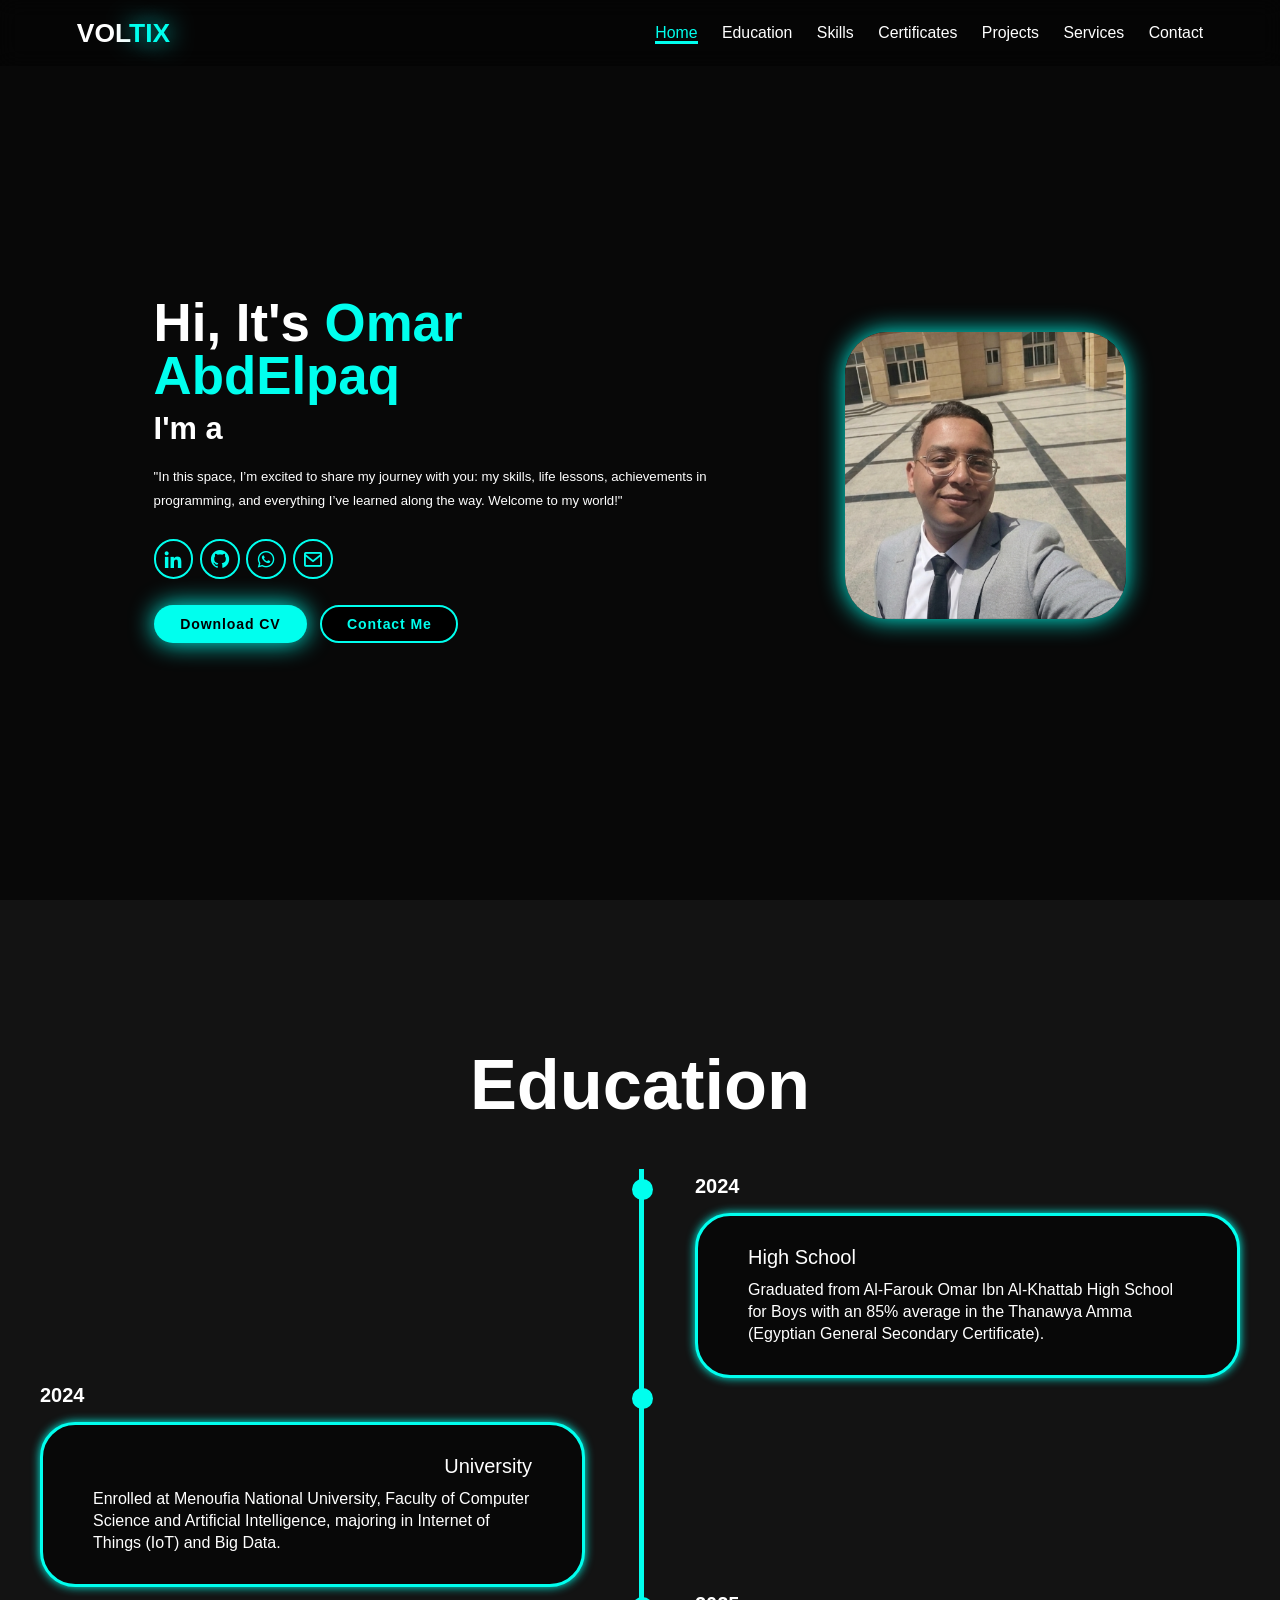
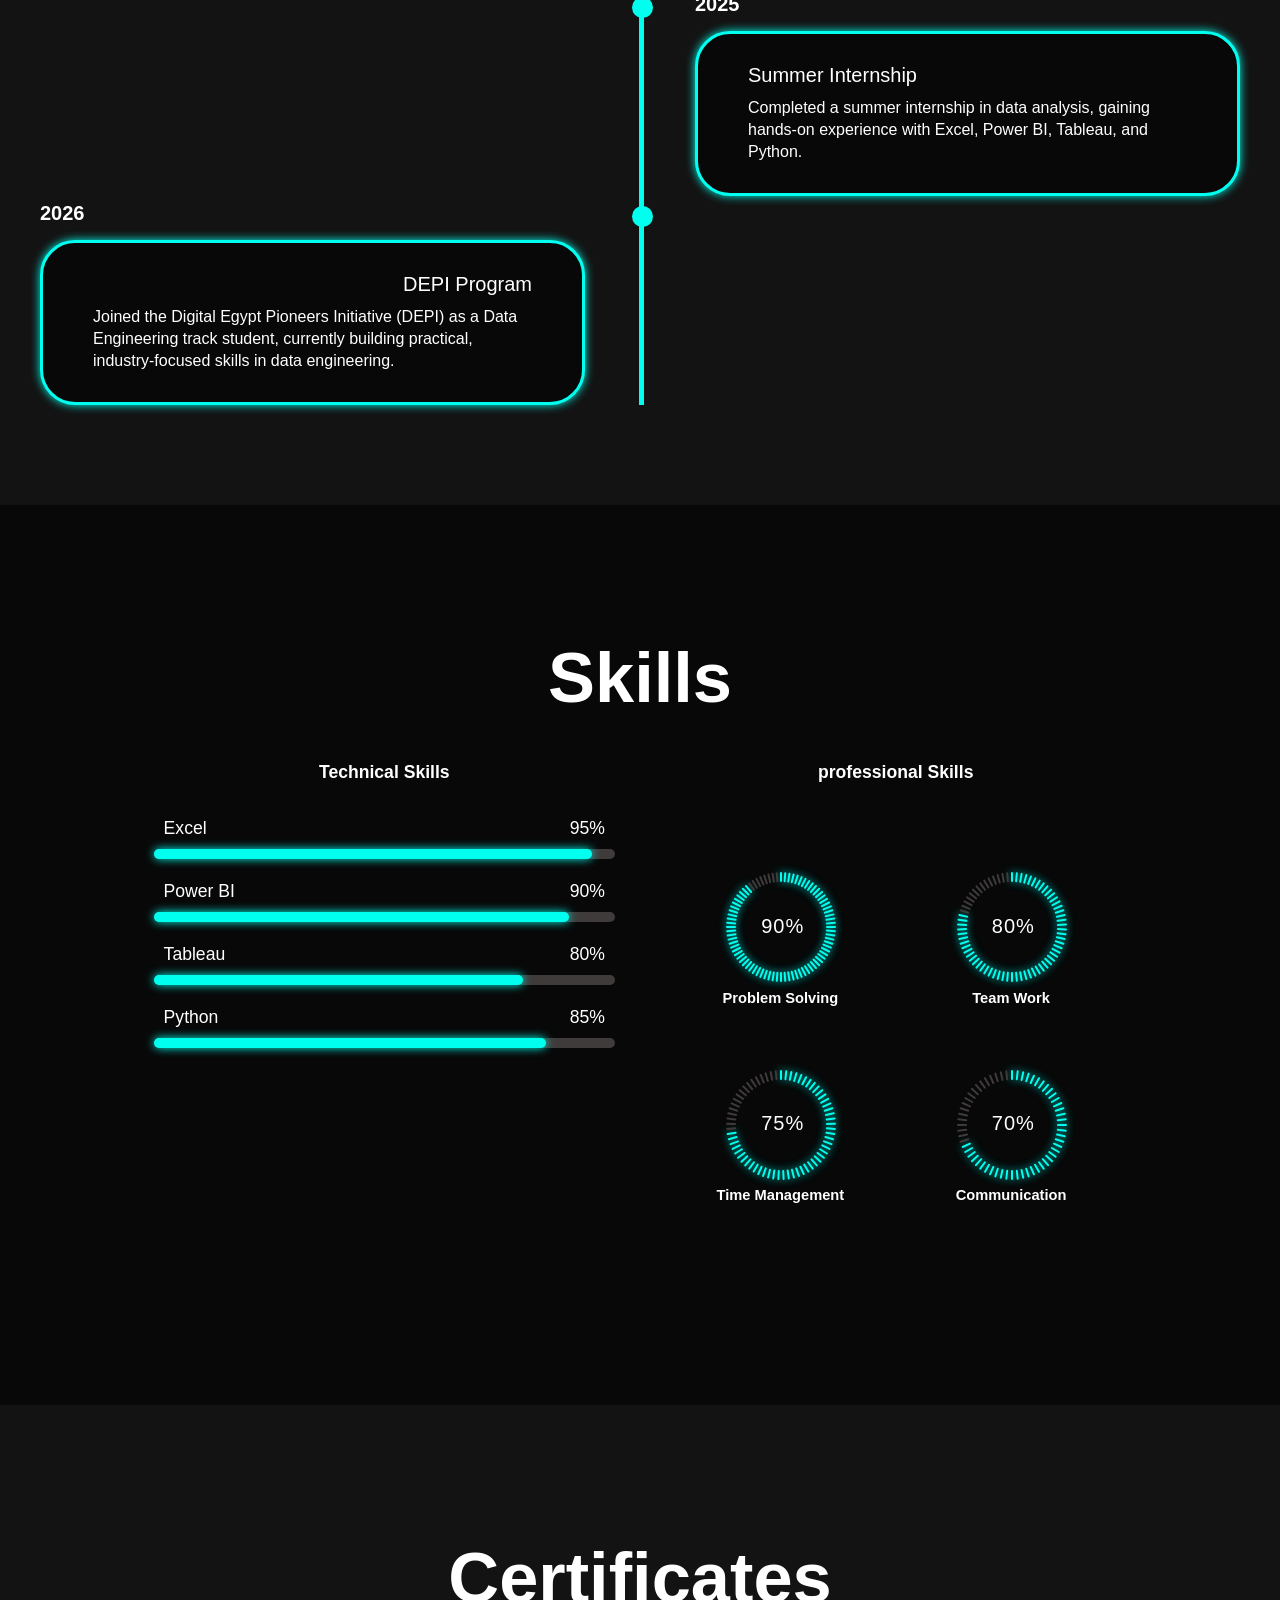
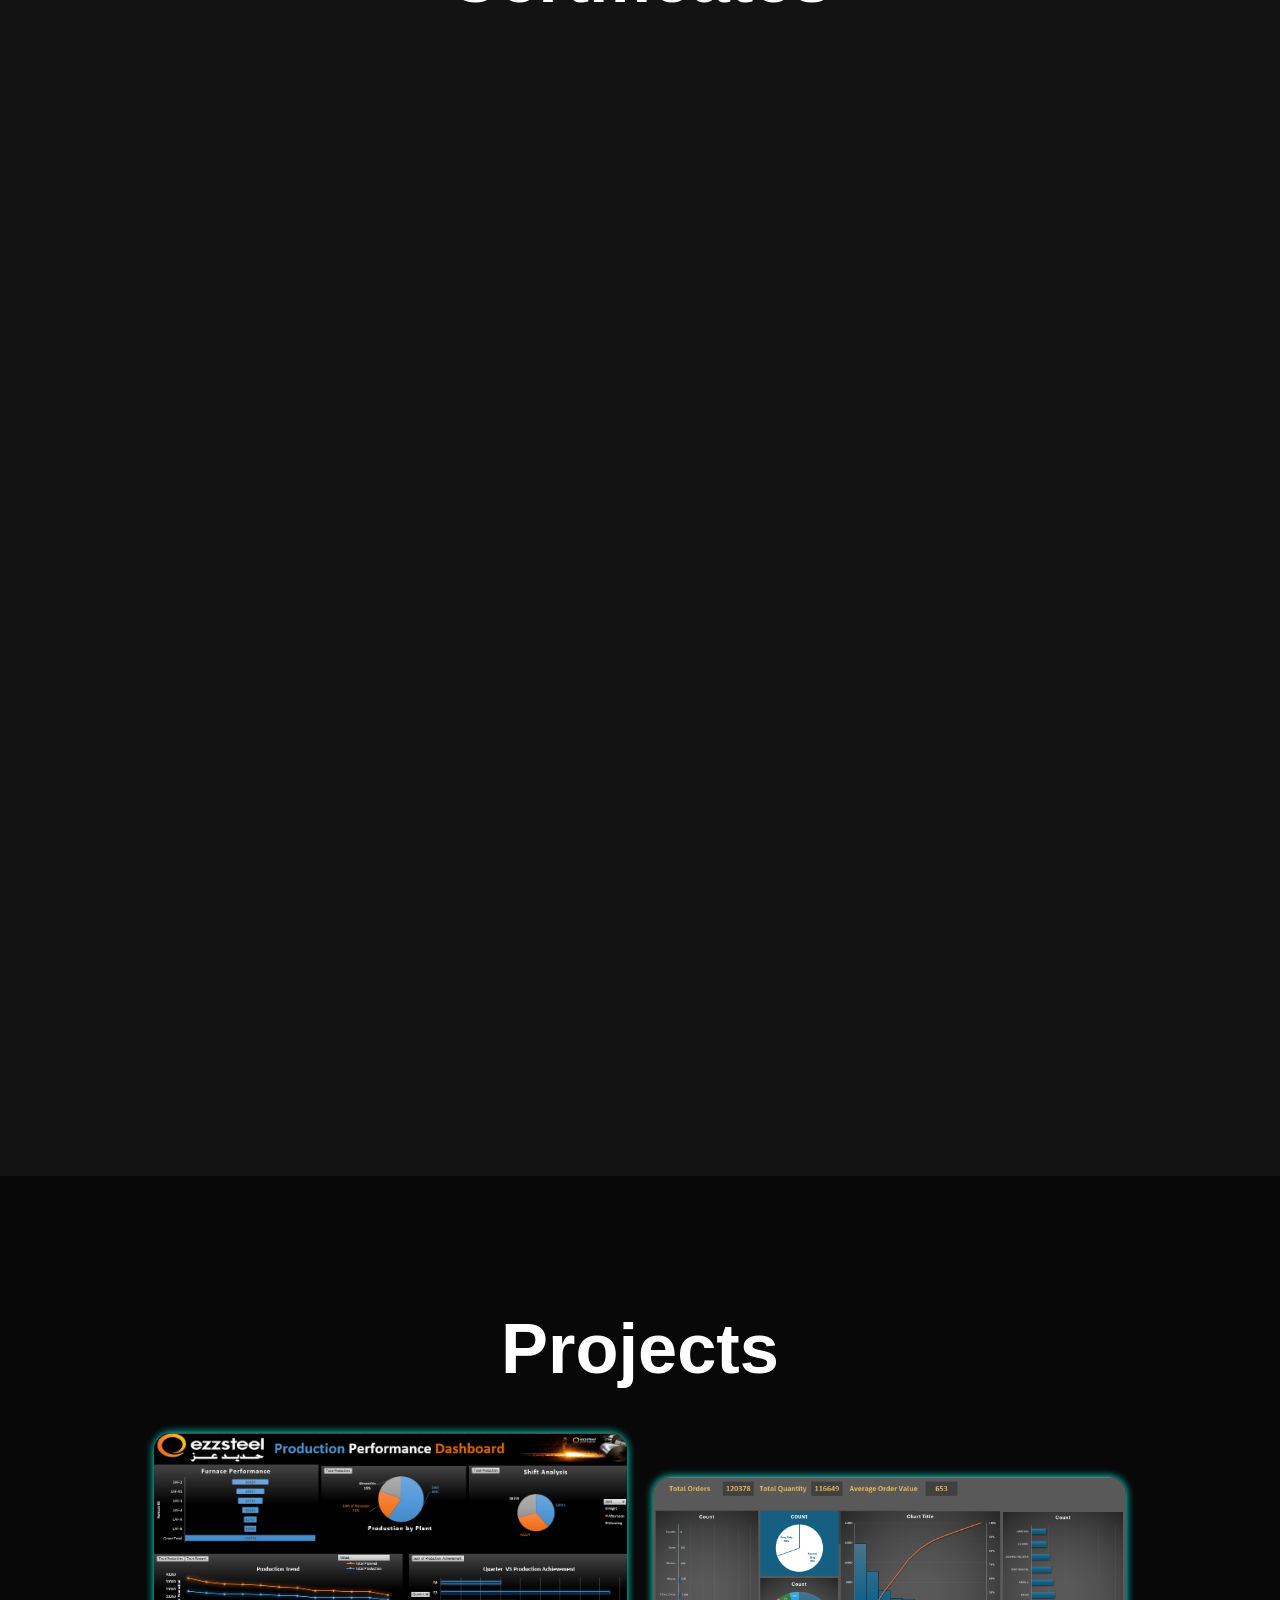
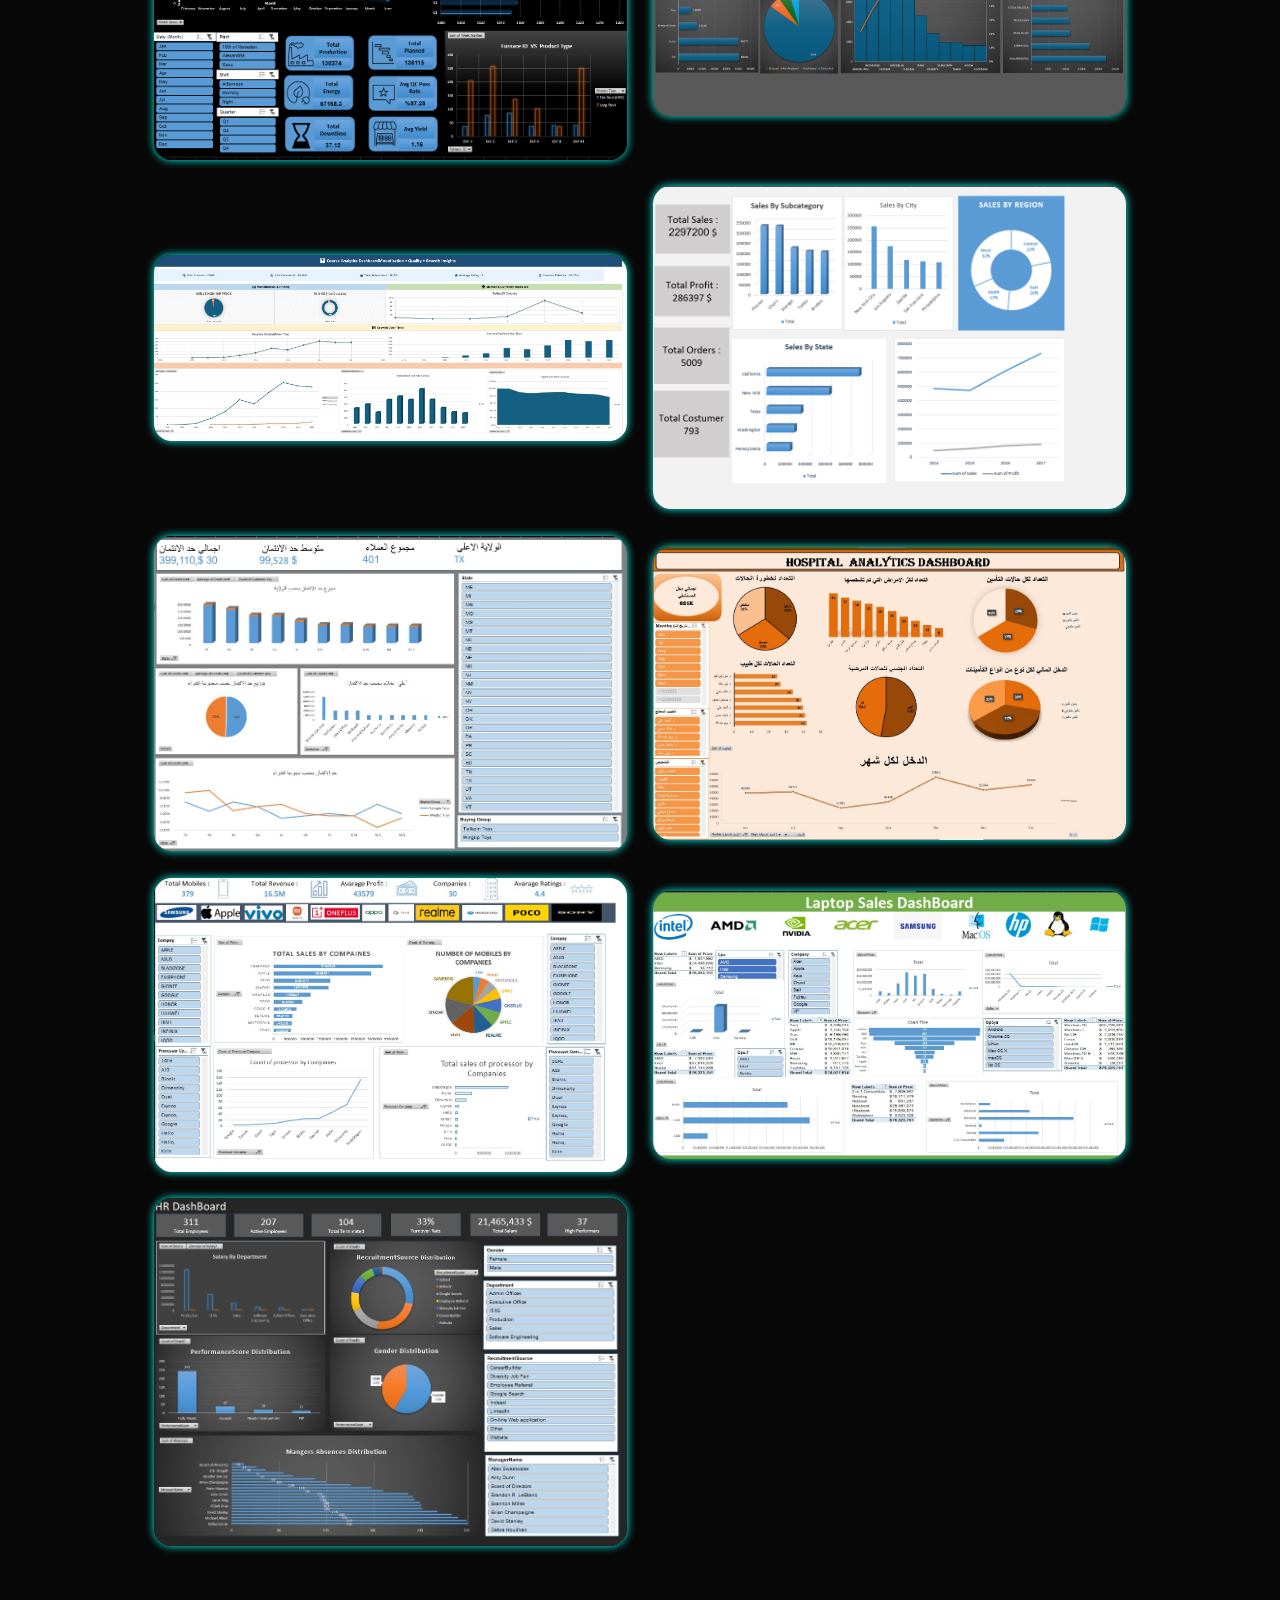
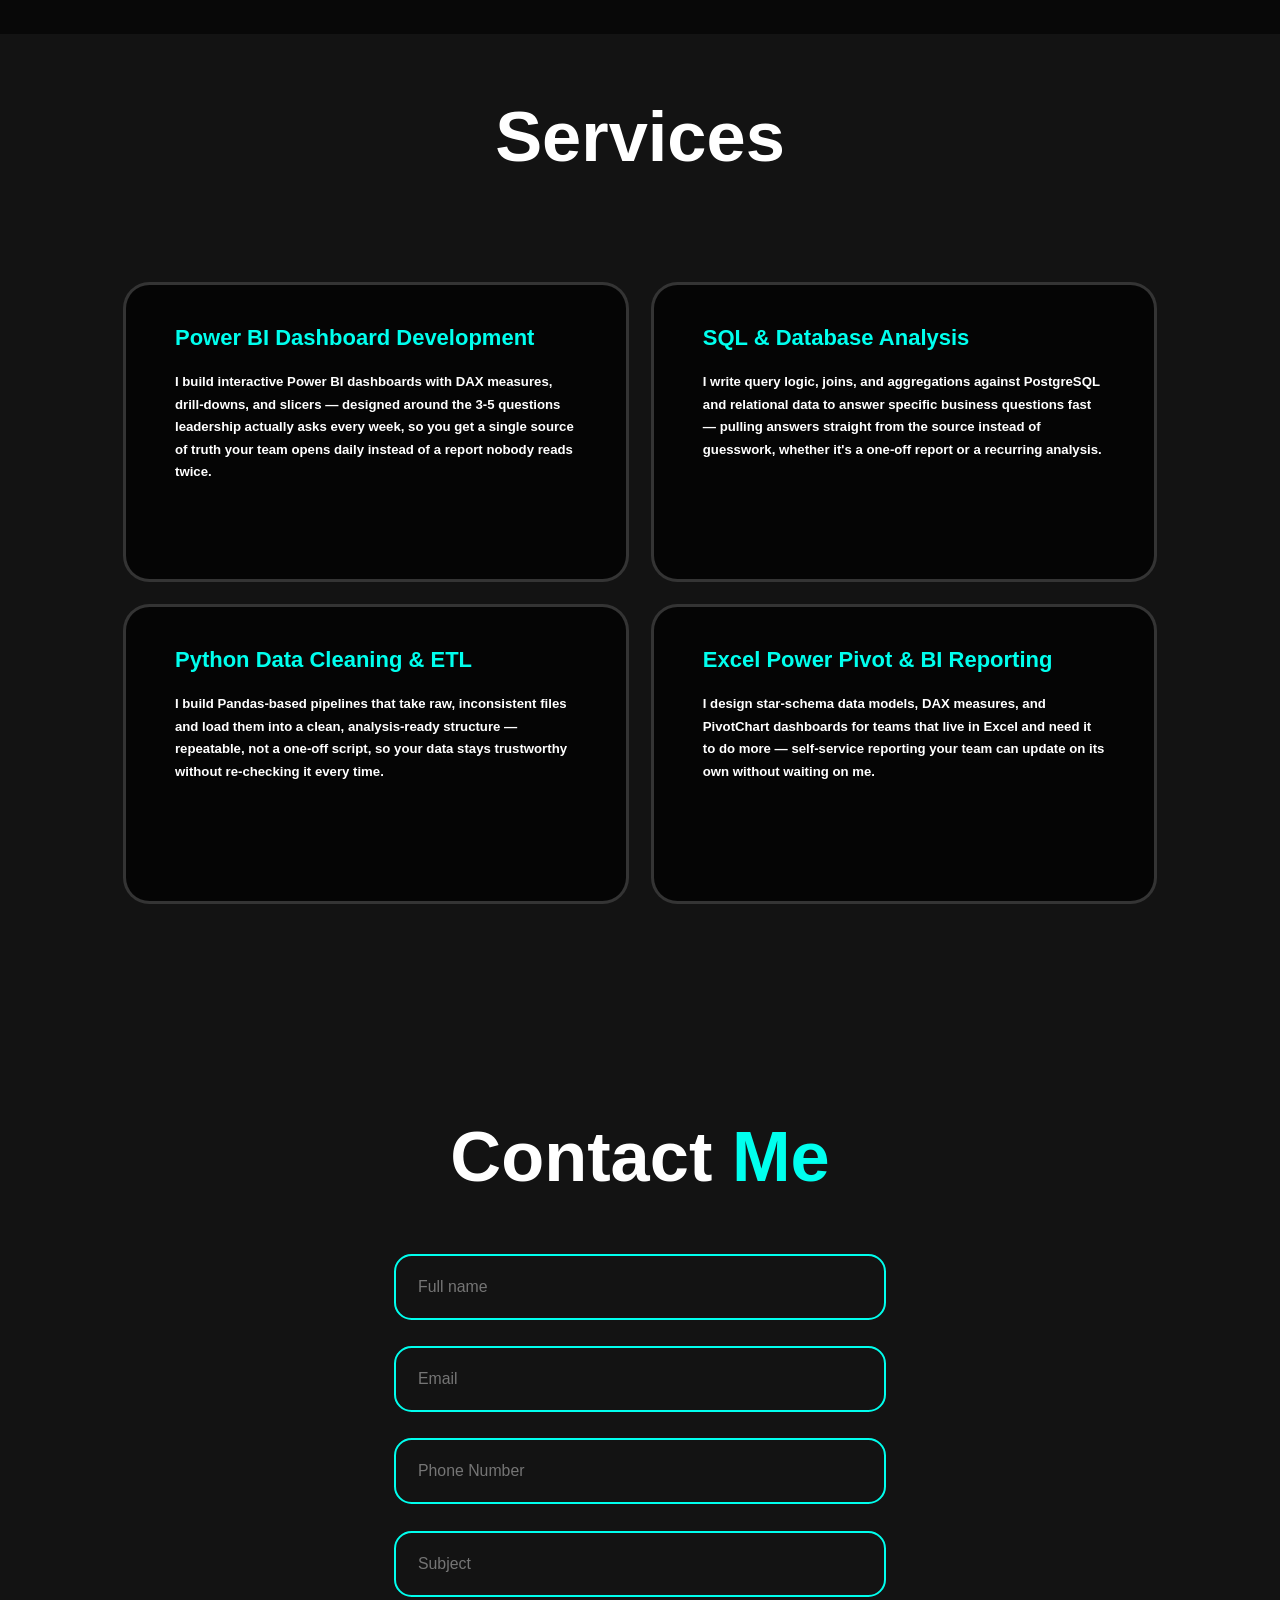
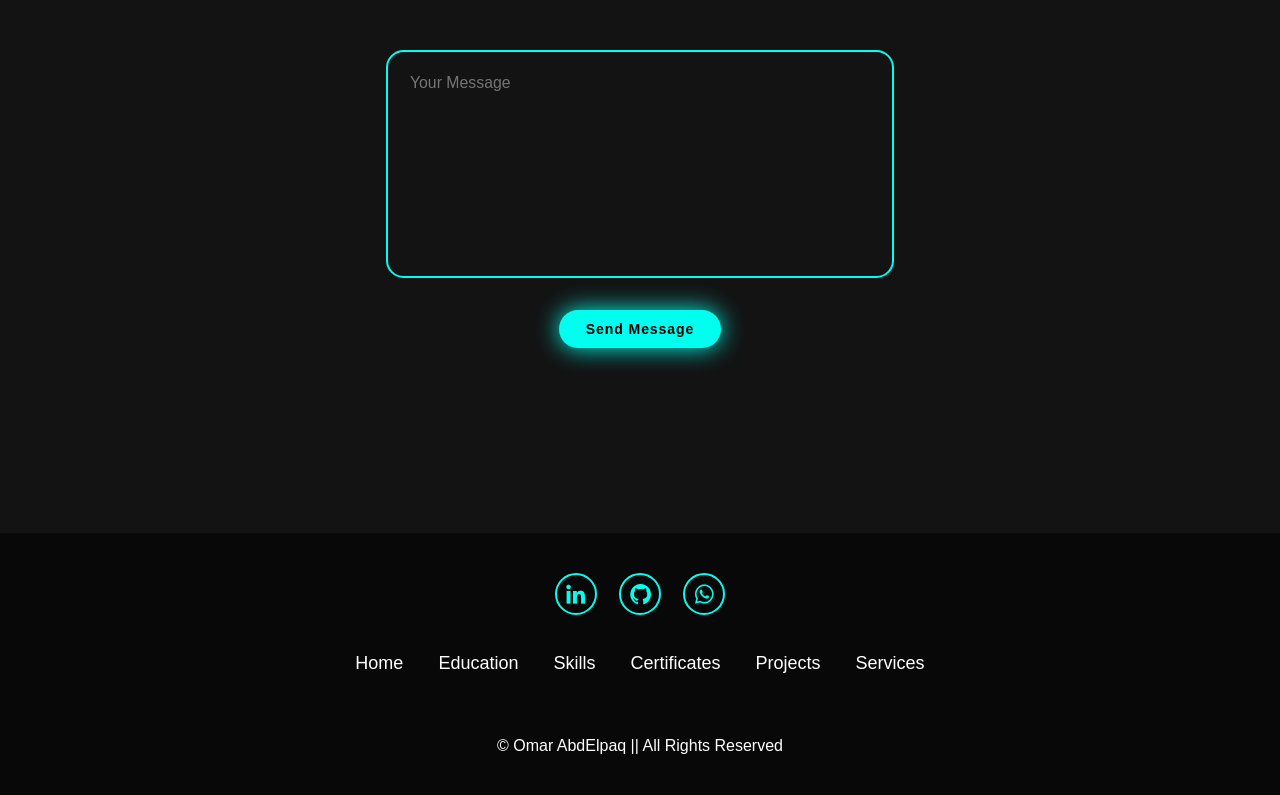
==== commit 81eb5d2c: "Change logo text from 'Omar' to 'VOLTIX'" ====
--- a/index.html
+++ b/index.html
@@ -11,7 +11,7 @@
 </head>
 <body>
     <header class="header">
-        <a href="#home" class="logo">Omar<span>.</span></a>
+        <a href="#home" class="logo">VOL<span>TIX</span></a>
         <i class='bx bx-menu' id="menu-icon"></i>
         <nav class="navbar">
             <a href="#home" class="active">Home</a>
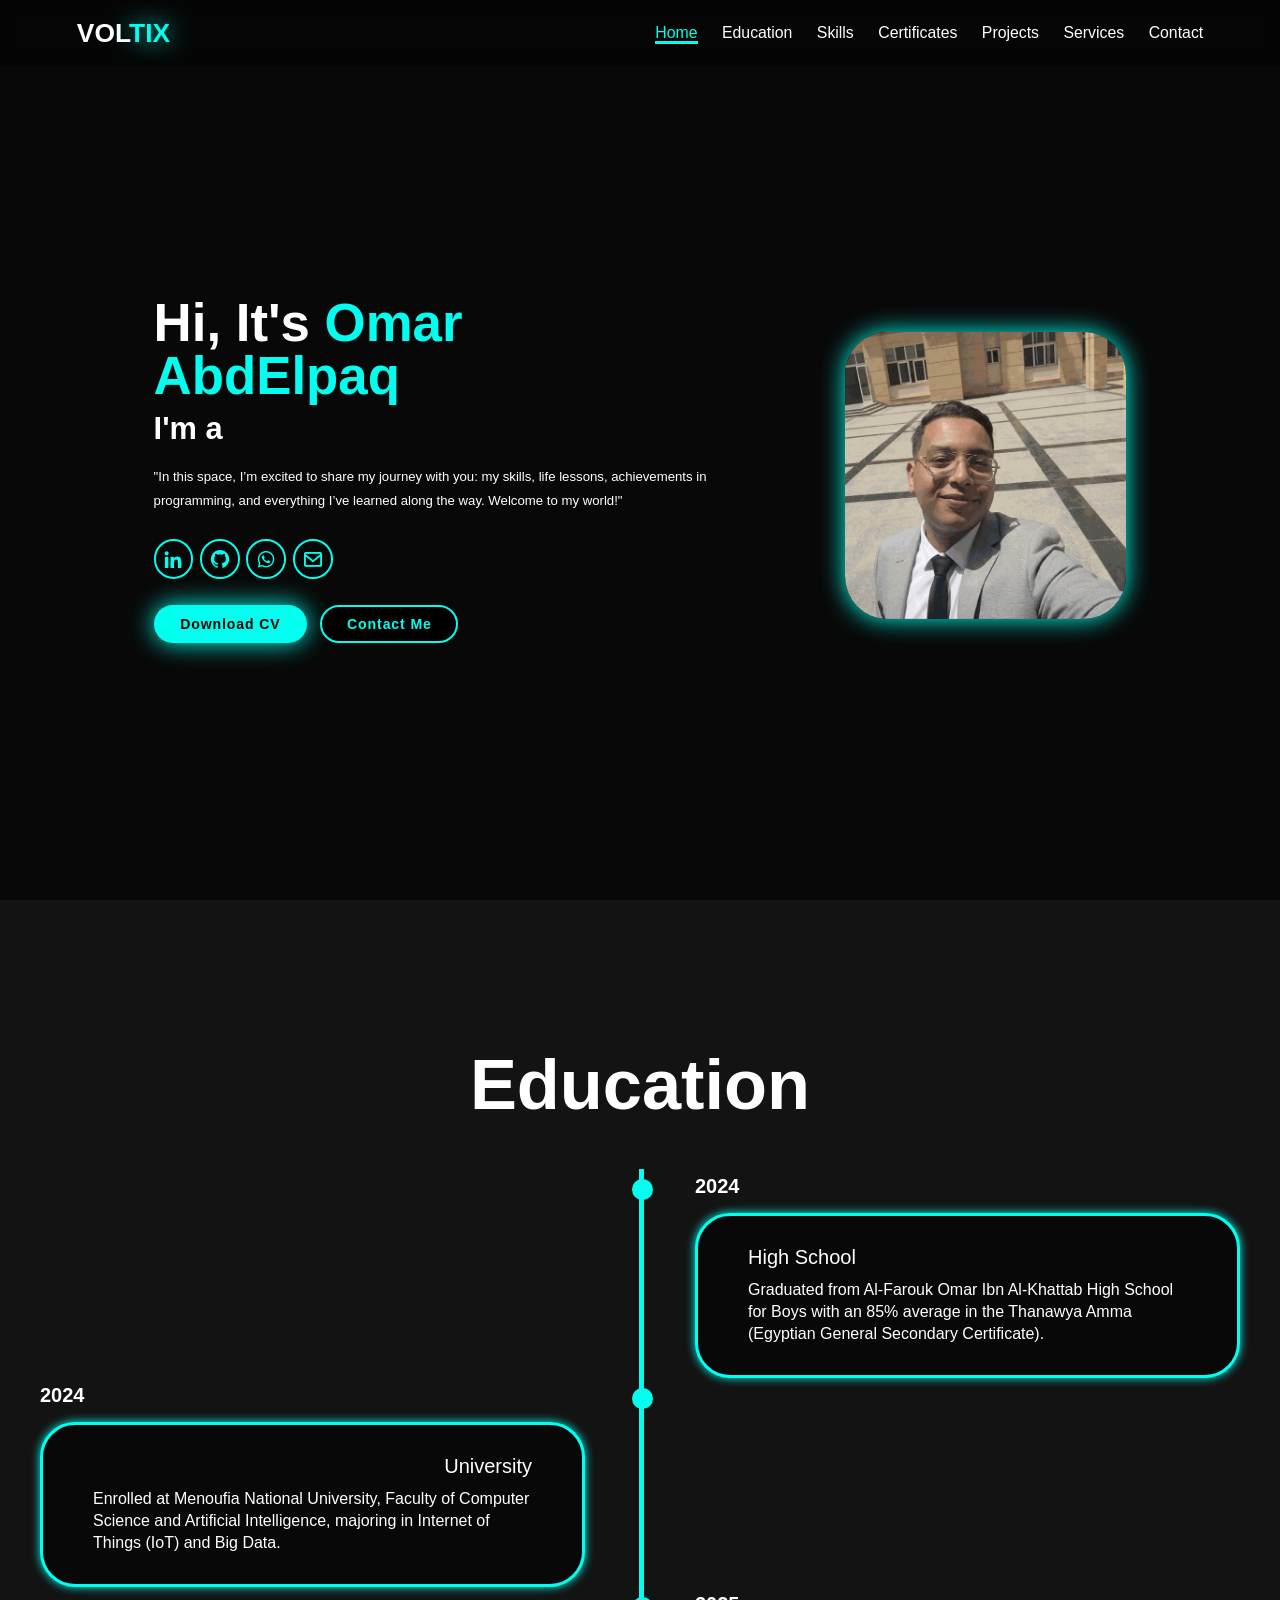
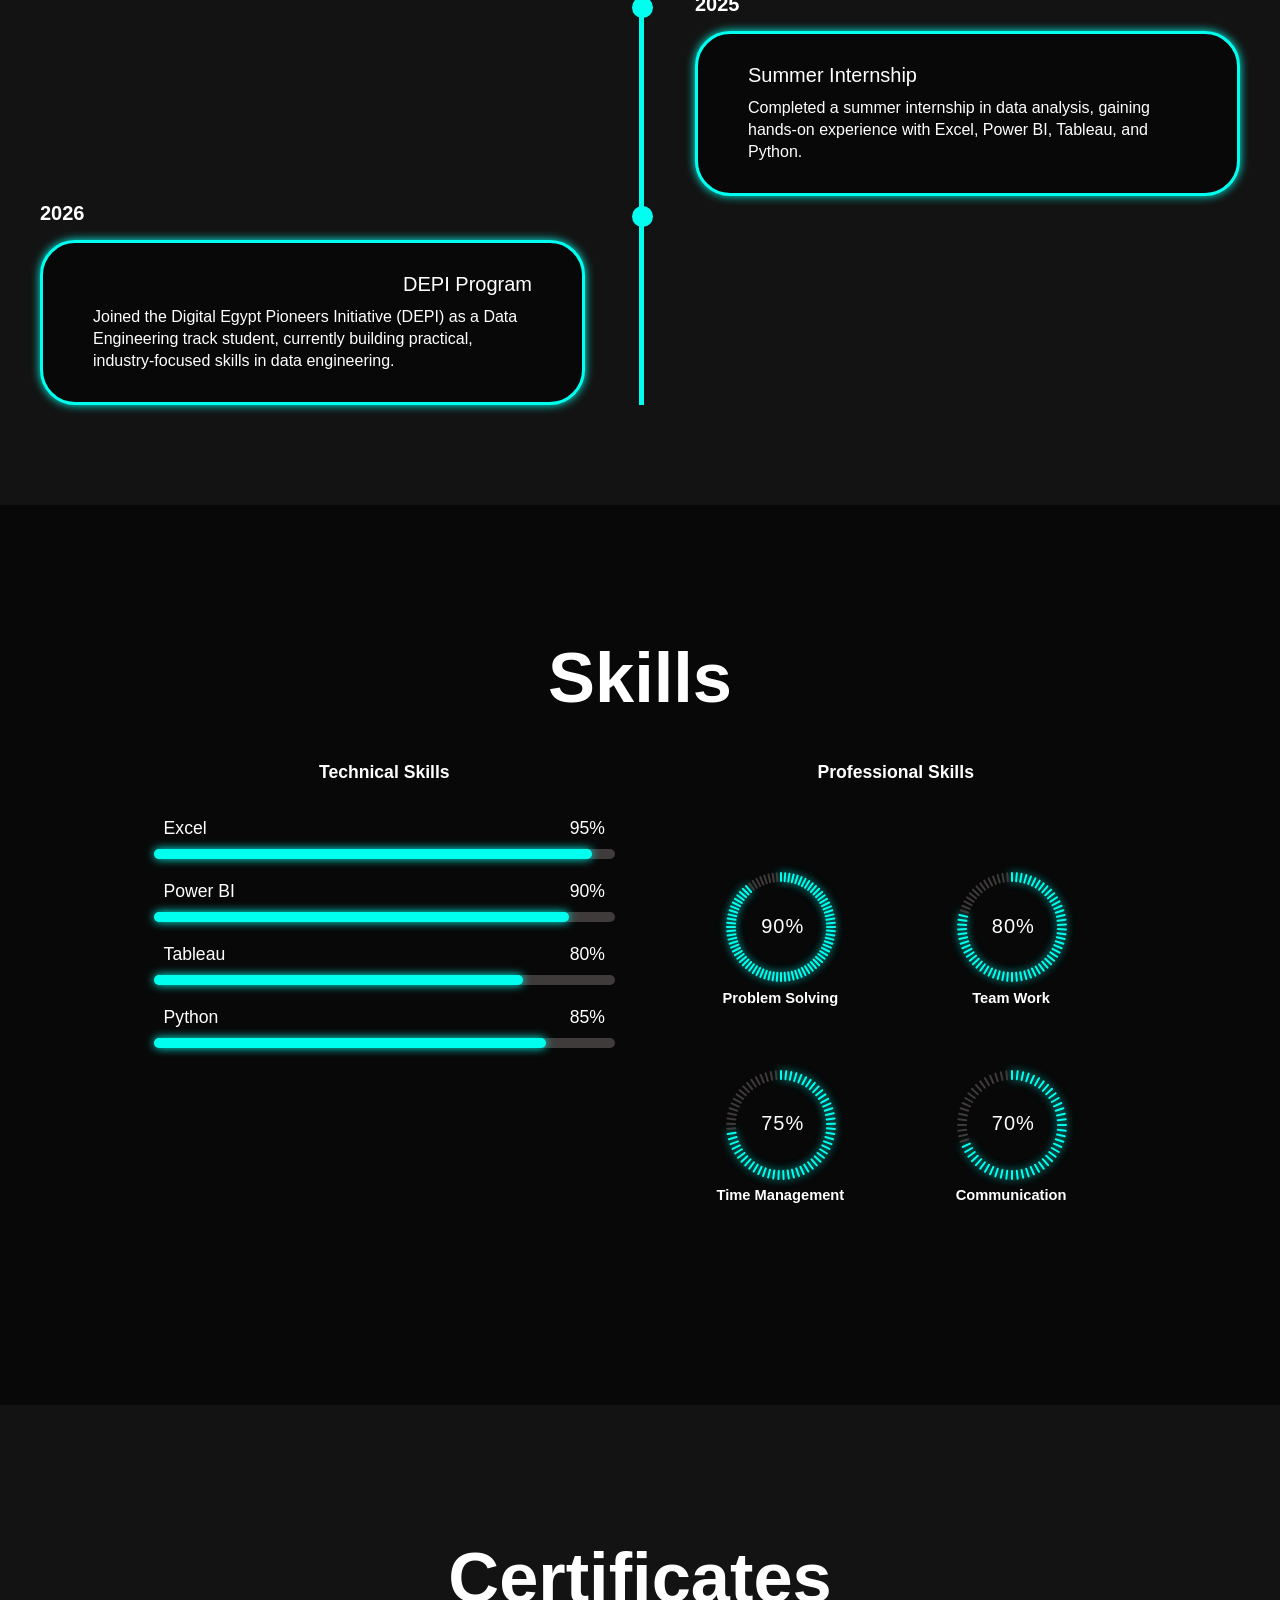
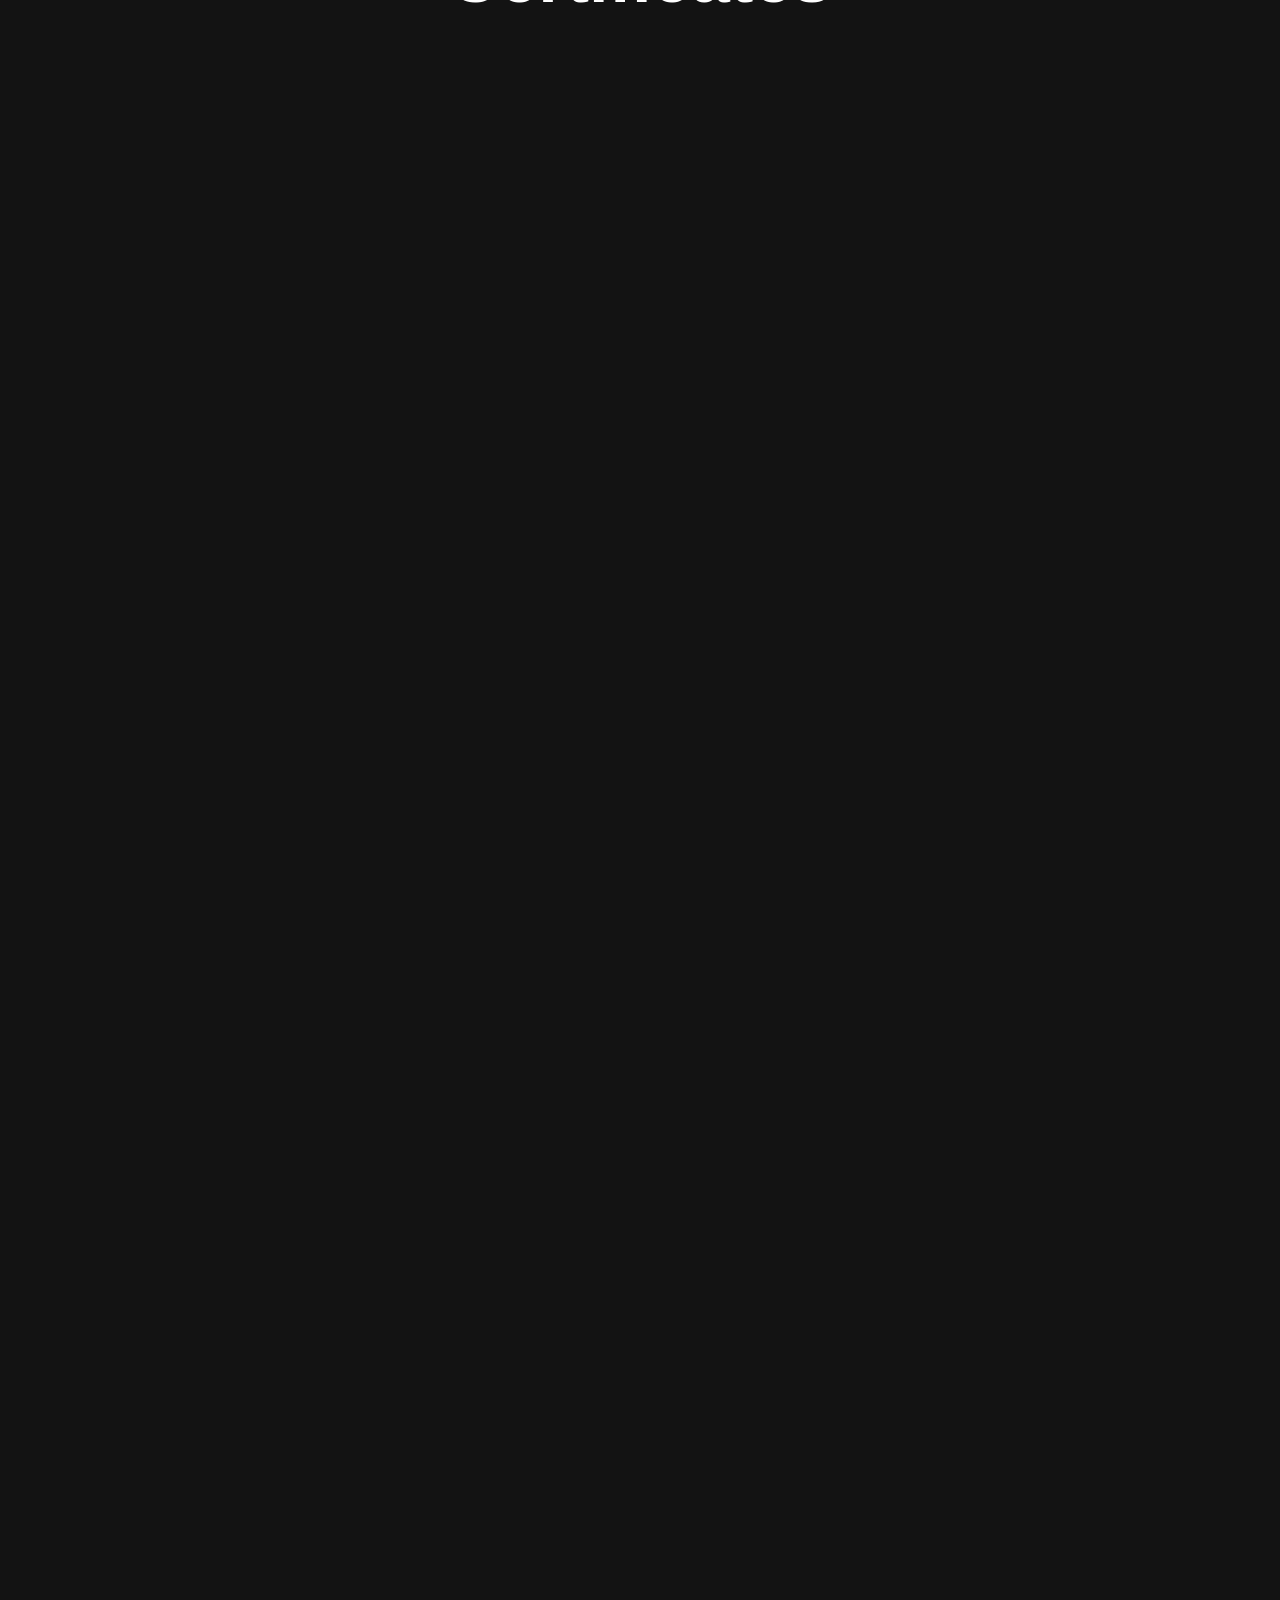
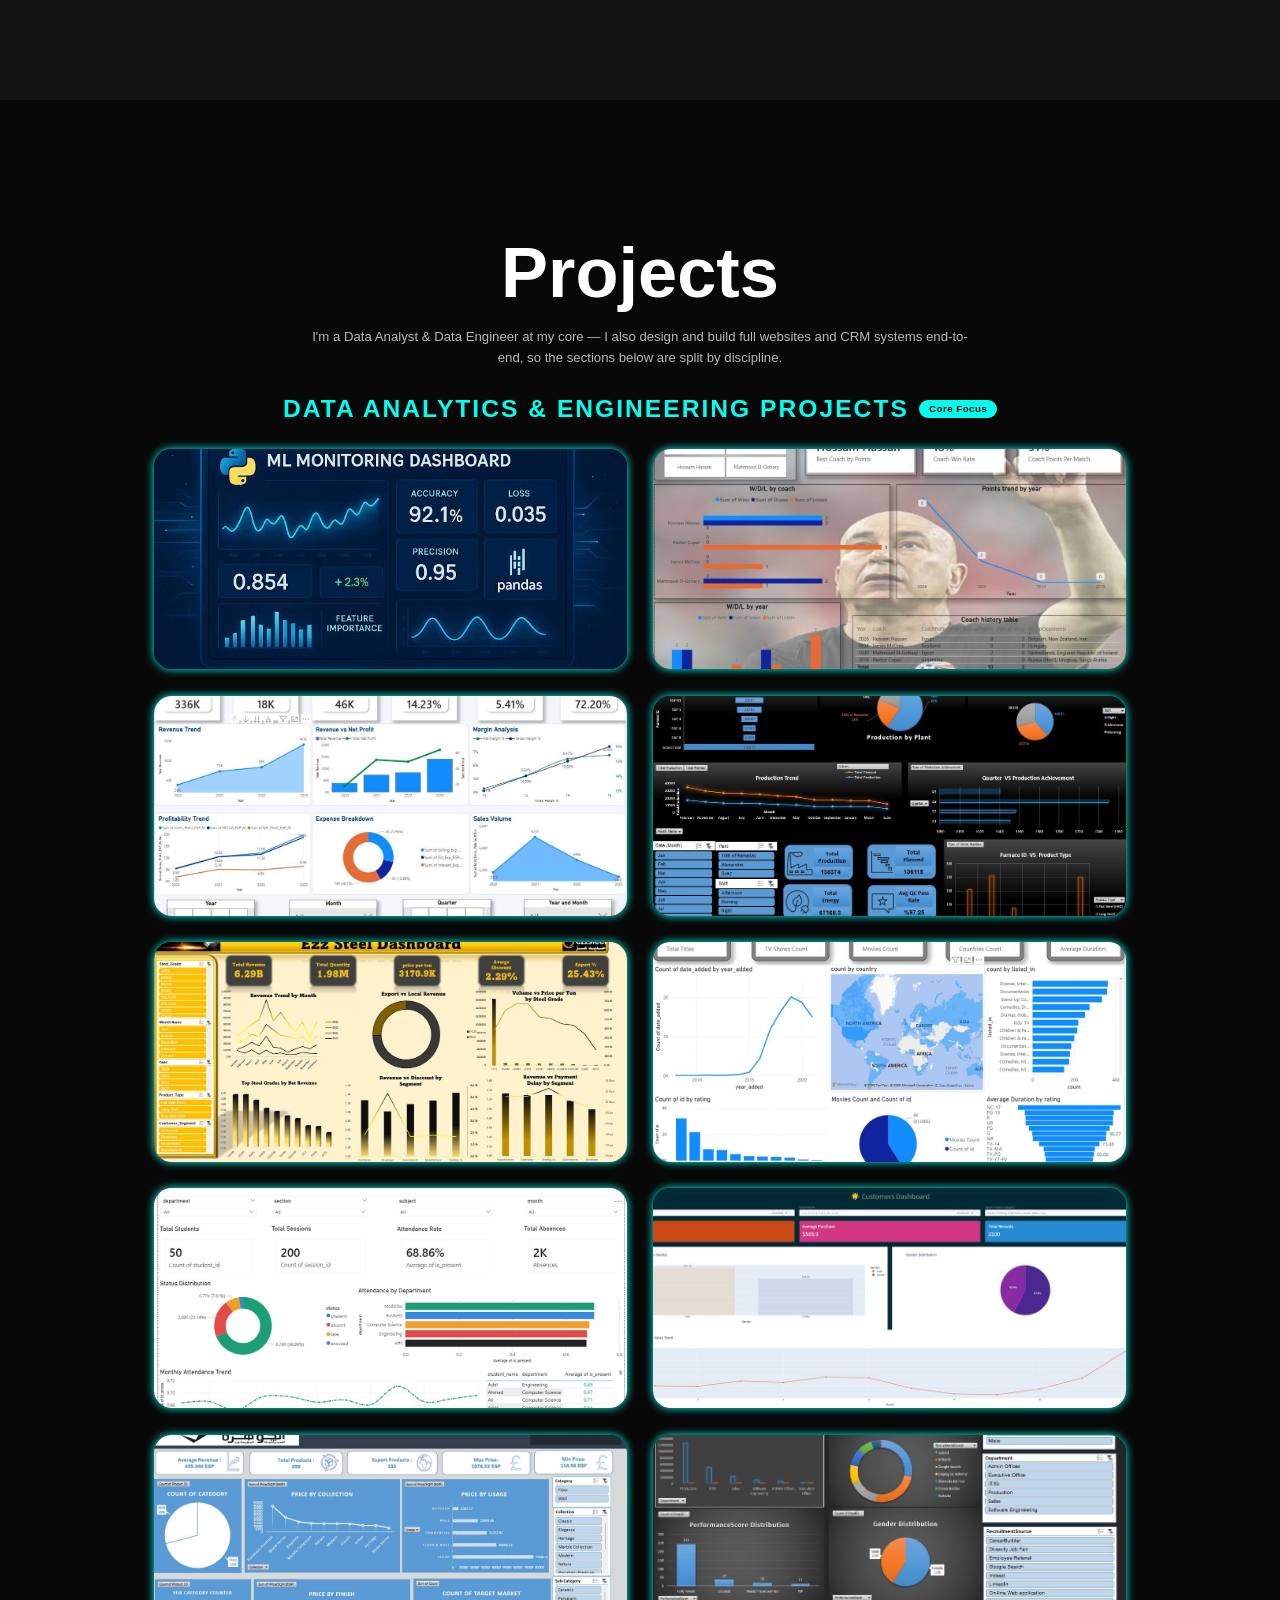
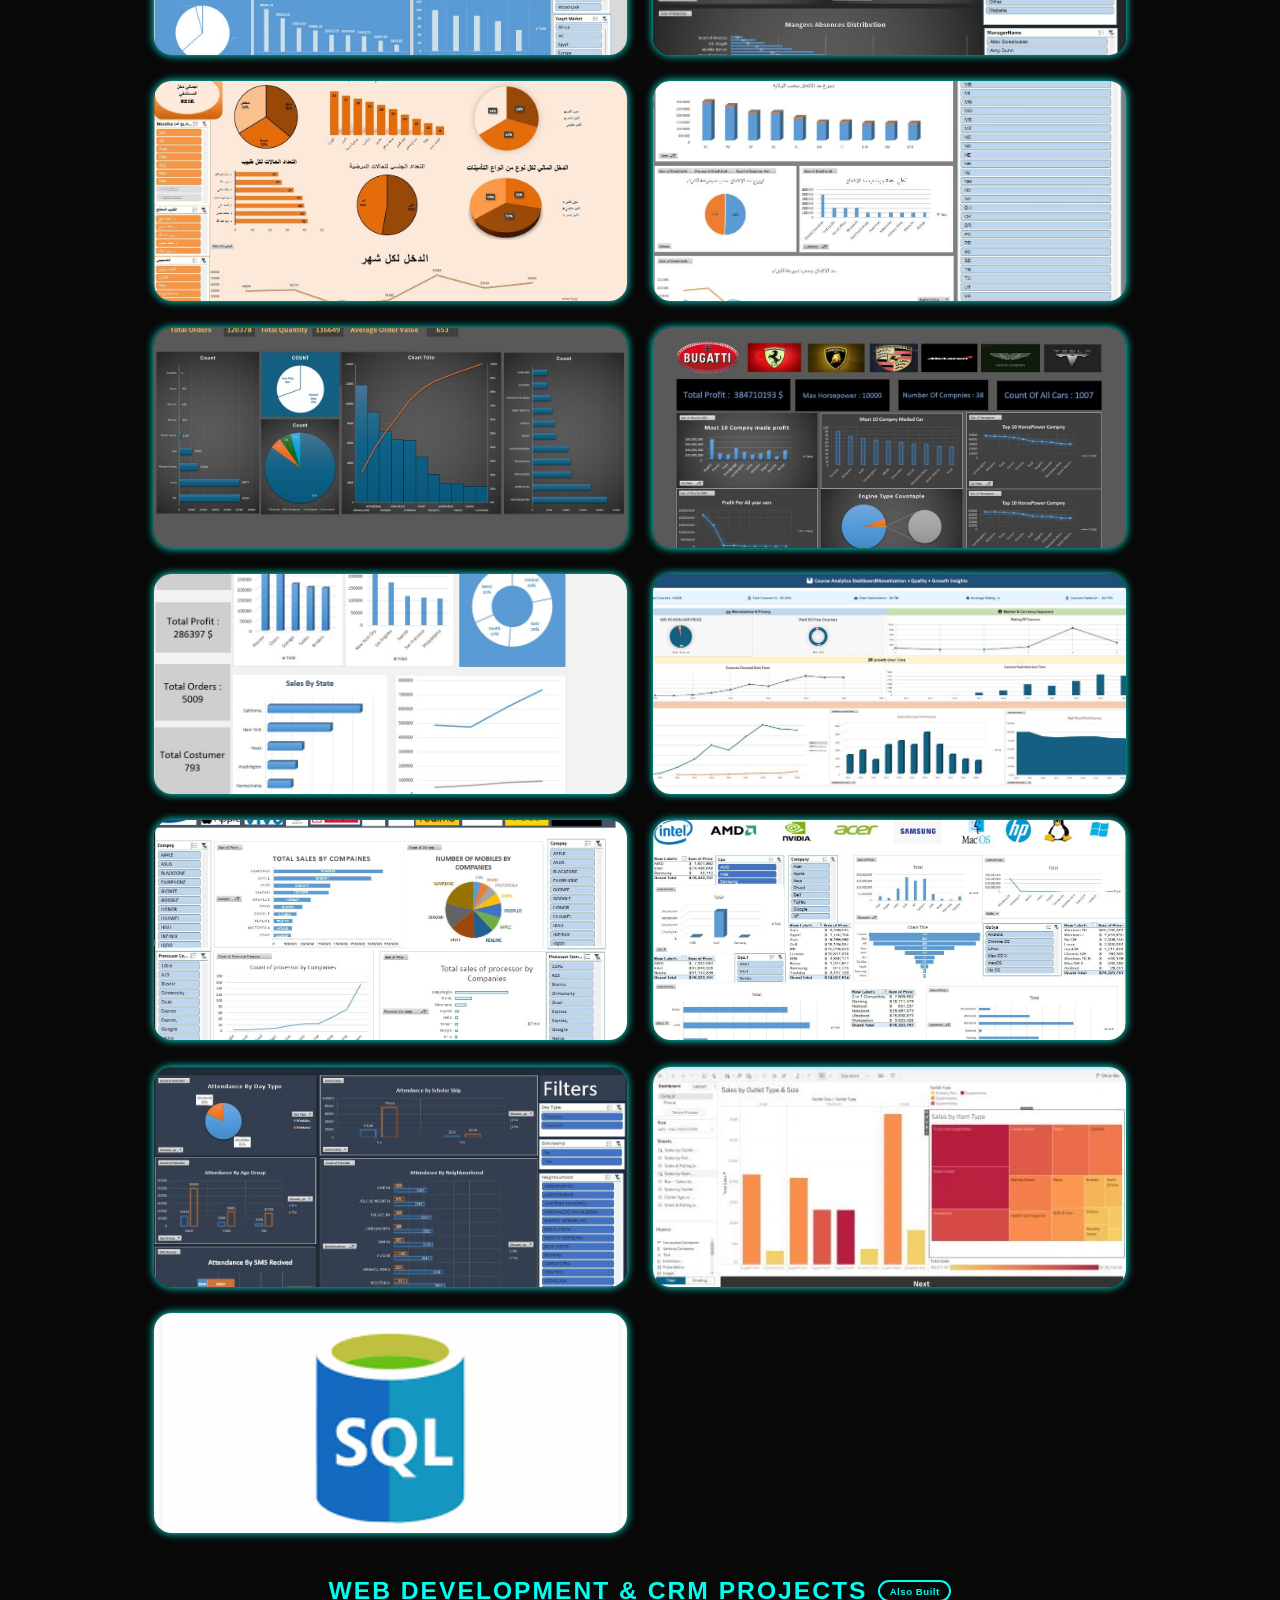
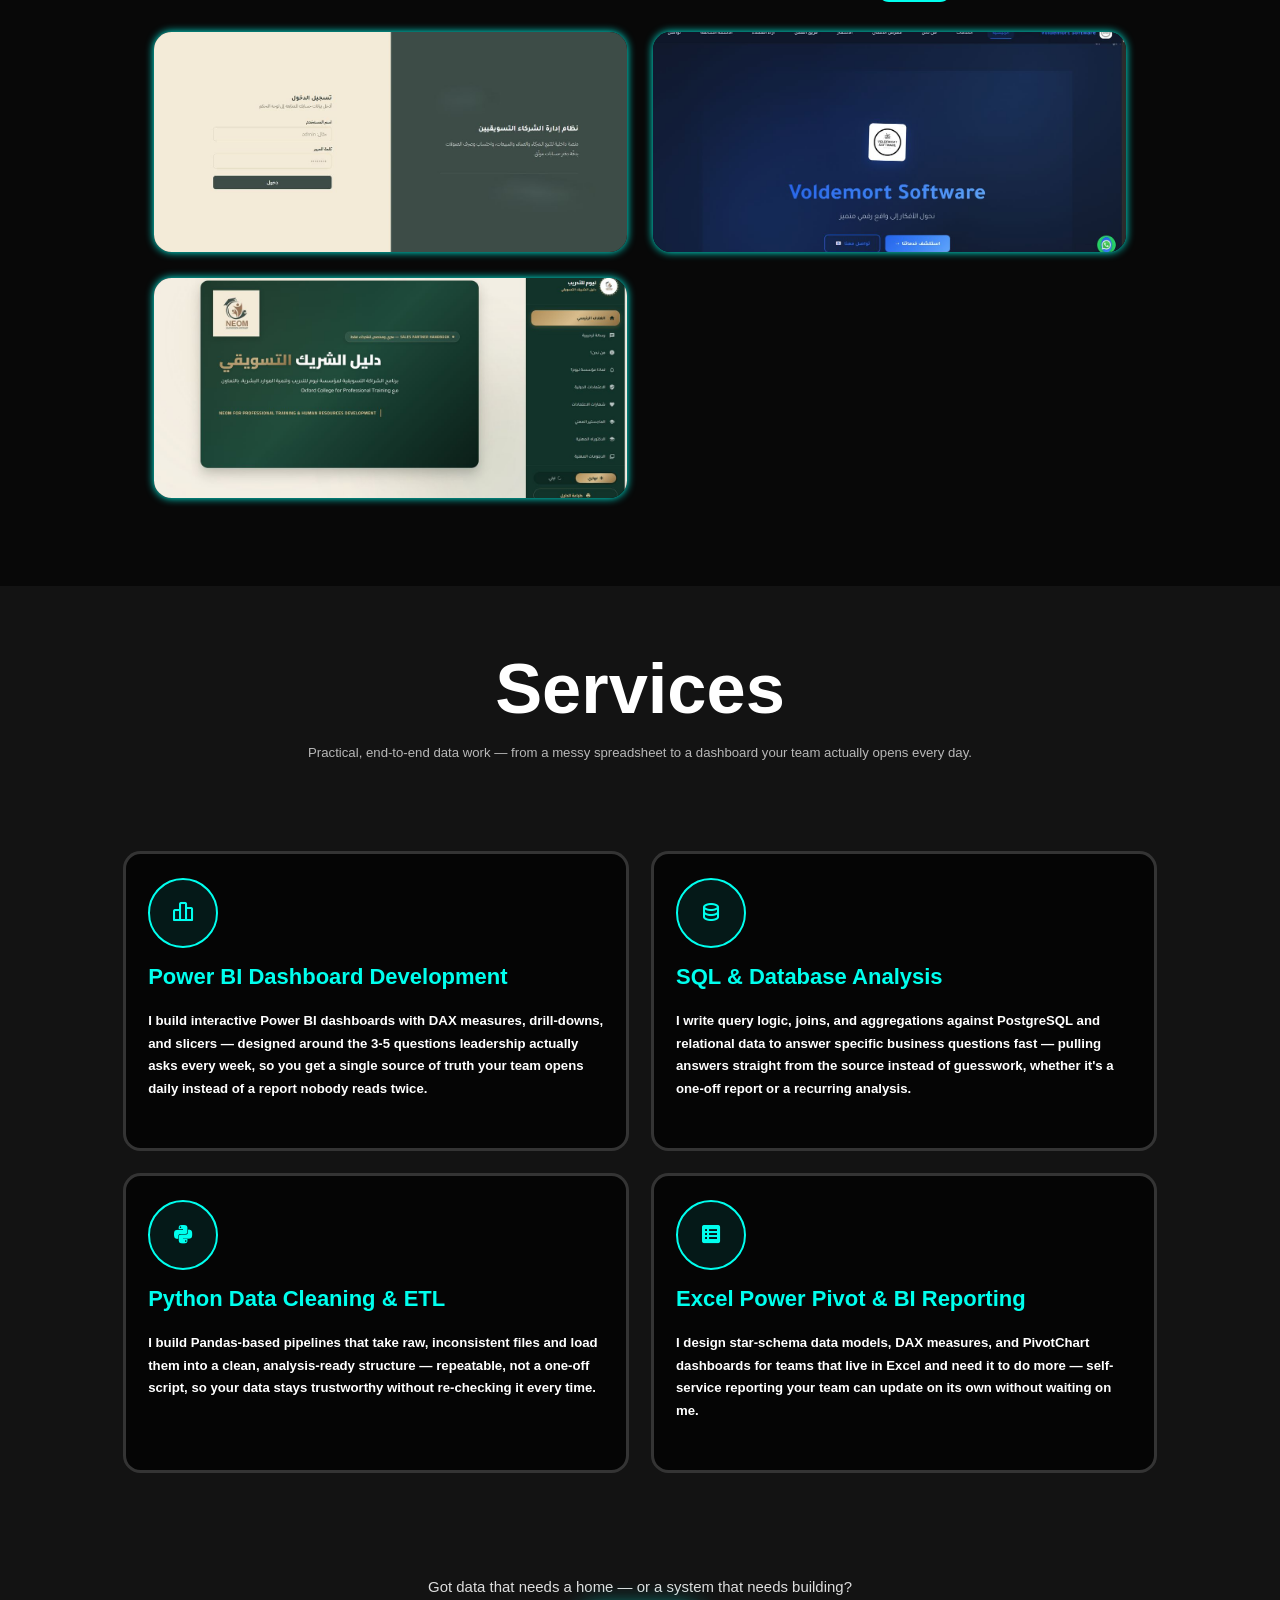
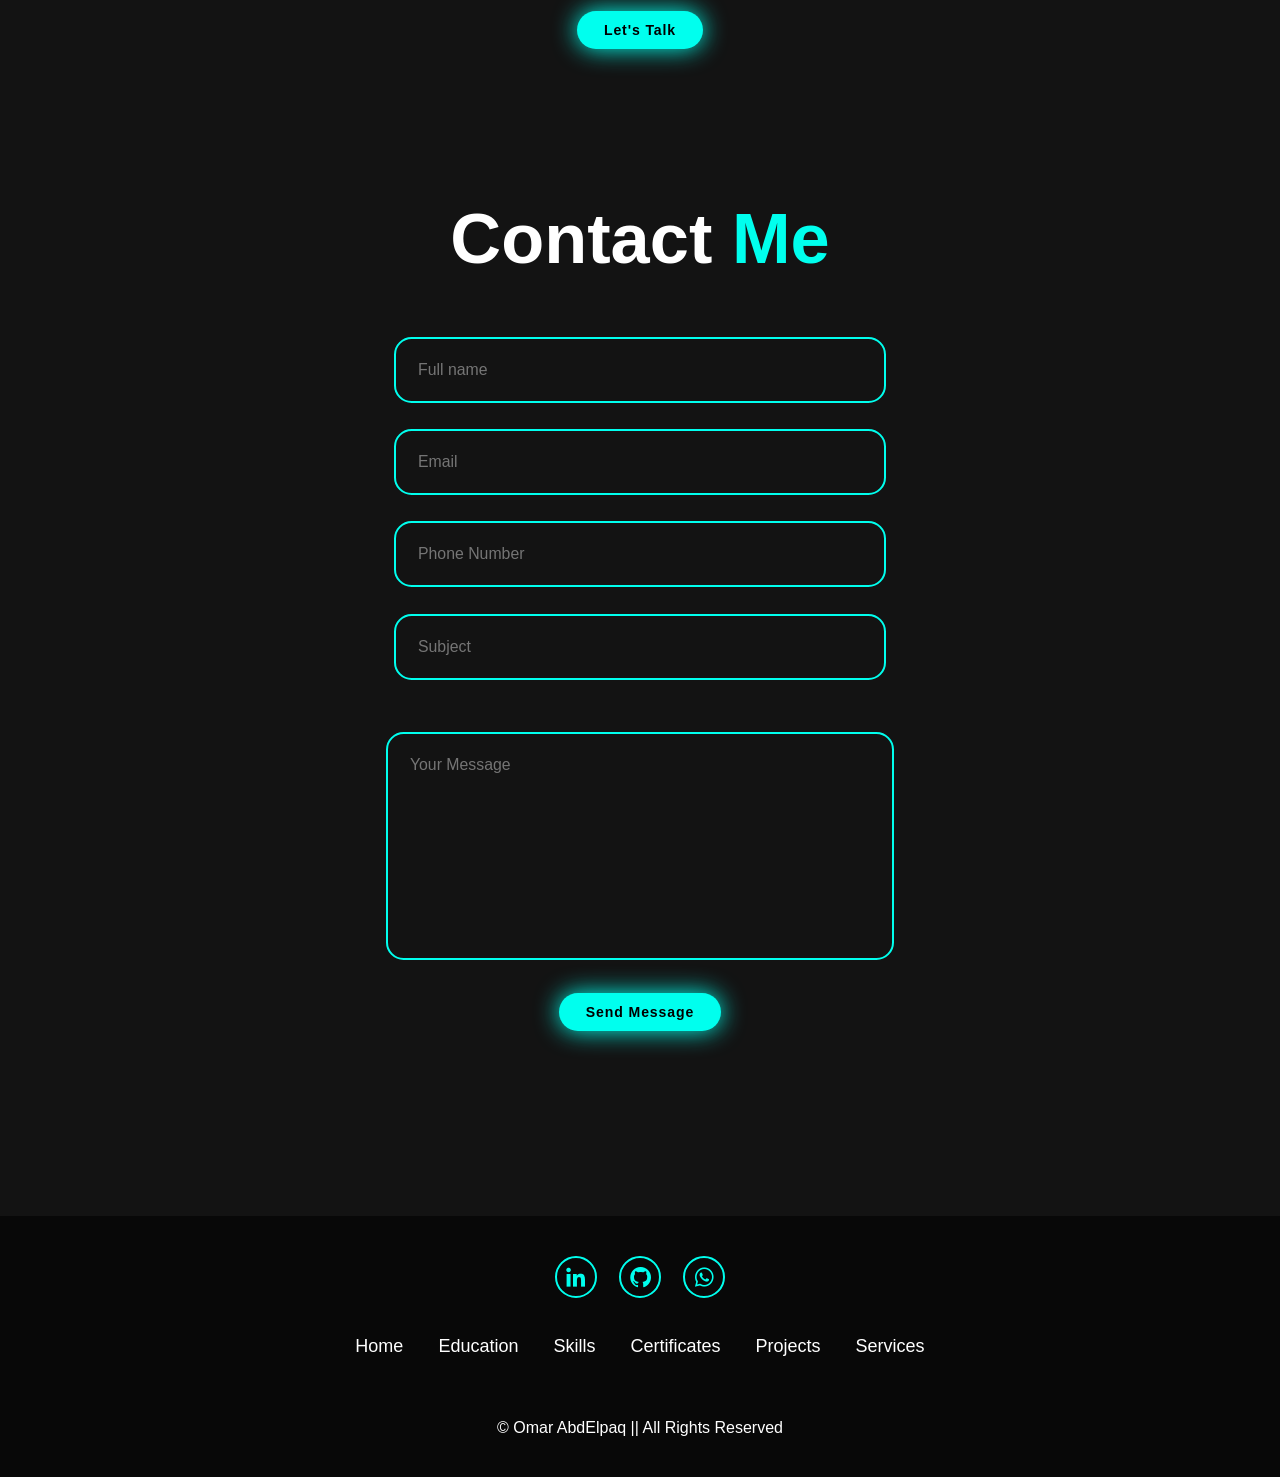
==== commit f72fb361: "Add files via upload" ====
--- a/index.html
+++ b/index.html
@@ -5,6 +5,28 @@
     <meta name="viewport" content="width=device-width, initial-scale=1.0">
     <title>Omar AbdElpaq | Data Analyst &amp; Data Engineer</title>
     <meta name="description" content="Omar AbdElpaq — Data Analyst & Data Engineering student specializing in Power BI, SQL, Python and Excel. Portfolio of dashboards, ETL pipelines, and business analytics projects.">
+    <meta name="theme-color" content="#080808">
+    <meta name="author" content="Omar AbdElpaq">
+
+    <!-- Open Graph / Facebook / LinkedIn -->
+    <meta property="og:type" content="website">
+    <meta property="og:title" content="Omar AbdElpaq | Data Analyst & Data Engineer">
+    <meta property="og:description" content="Portfolio of Power BI dashboards, SQL & Python analytics, and ETL pipeline projects by Omar AbdElpaq.">
+    <meta property="og:image" content="img/omar-abdelpaq.png">
+
+    <!-- Twitter -->
+    <meta name="twitter:card" content="summary_large_image">
+    <meta name="twitter:title" content="Omar AbdElpaq | Data Analyst & Data Engineer">
+    <meta name="twitter:description" content="Portfolio of Power BI dashboards, SQL & Python analytics, and ETL pipeline projects by Omar AbdElpaq.">
+    <meta name="twitter:image" content="img/omar-abdelpaq.png">
+
+    <!-- Favicons -->
+    <link rel="icon" type="image/x-icon" href="img/favicon/favicon.ico">
+    <link rel="icon" type="image/png" sizes="32x32" href="img/favicon/favicon-32x32.png">
+    <link rel="icon" type="image/png" sizes="16x16" href="img/favicon/favicon-16x16.png">
+    <link rel="apple-touch-icon" sizes="180x180" href="img/favicon/apple-touch-icon.png">
+    <link rel="manifest" href="img/favicon/site.webmanifest">
+
     <link rel="stylesheet" href="css/style.css">
     <link href="https://unpkg.com/aos@2.3.1/dist/aos.css" rel="stylesheet">
     <link href='https://unpkg.com/boxicons@2.1.4/css/boxicons.min.css' rel='stylesheet'>
@@ -47,7 +69,7 @@
         </div>
 
         <div class="home-img" data-aos="fade-left" data-aos-delay="100" data-aos-duration="1000">
-            <img src="img/Omar.png" alt="Omar AbdElpaq">
+            <img src="img/omar-abdelpaq.png" alt="Omar AbdElpaq">
         </div>
     </section>
 
@@ -101,7 +123,7 @@
                 <div class="skill-bar">
                     <div class="info">
                         <p>Excel</p>
-                        <p>95%</p>
+                        <p class="count-up" data-count="95">0%</p>
                     </div>
                     <div class="bar">
                         <span class="excel-bar"></span>
@@ -111,7 +133,7 @@
                 <div class="skill-bar">
                     <div class="info">
                         <p>Power BI</p>
-                        <p>90%</p>
+                        <p class="count-up" data-count="90">0%</p>
                     </div>
                     <div class="bar">
                         <span class="powerbi-bar"></span>
@@ -121,7 +143,7 @@
                 <div class="skill-bar">
                     <div class="info">
                         <p>Tableau</p>
-                        <p>80%</p>
+                        <p class="count-up" data-count="80">0%</p>
                     </div>
                     <div class="bar">
                         <span class="tableau-bar"></span>
@@ -131,7 +153,7 @@
                 <div class="skill-bar">
                     <div class="info">
                         <p>Python</p>
-                        <p>85%</p>
+                        <p class="count-up" data-count="85">0%</p>
                     </div>
                     <div class="bar">
                         <span class="python-bar"></span>
@@ -140,13 +162,13 @@
             </div>
         
             <div class="skill-right">
-                <h3>professional Skills</h3>
+                <h3>Professional Skills</h3>
             
             <div class="porfessional">
                 <div class="box">
                     <div class="circle" data-dots="80" data-percent="90"></div>
                     <div class="text">
-                        <big>90%</big>
+                        <big class="count-up" data-count="90">0%</big>
                         <small>Problem Solving</small>
                     </div>
                 </div>
@@ -154,7 +176,7 @@
                 <div class="box">
                     <div class="circle" data-dots="70" data-percent="80"></div>
                     <div class="text">
-                        <big>80%</big>
+                        <big class="count-up" data-count="80">0%</big>
                         <small>Team Work</small>
                     </div>
                 </div>
@@ -162,7 +184,7 @@
                 <div class="box">
                     <div class="circle" data-dots="65" data-percent="75"></div>
                     <div class="text">
-                        <big>75%</big>
+                        <big class="count-up" data-count="75">0%</big>
                         <small>Time Management</small>
                     </div>
                 </div>
@@ -170,7 +192,7 @@
                 <div class="box">
                     <div class="circle" data-dots="60" data-percent="70"></div>
                     <div class="text">
-                        <big>70%</big>
+                        <big class="count-up" data-count="70">0%</big>
                         <small>Communication</small>
                     </div>
                 </div>
@@ -191,46 +213,71 @@
             </div>
             
             <div class="certificates-item" data-aos="flip-up" data-aos-delay="100" data-aos-duration="1000">
-                <img class="certificates-image" src="img/data-analytics-summer-training-nti.png" alt="Data Analytics Summer Training - NTI certificate">
+                <img class="certificates-image" src="img/data-analytics-summer-training-nti.jpg" alt="Data Analytics Summer Training - NTI certificate">
                 <div class="cert-hover">
                     <h3>Data Analytics Summer Training – NTI</h3>
                 </div>
             </div>
             
             <div class="certificates-item" data-aos="flip-right" data-aos-delay="100" data-aos-duration="1000">
-                <img class="certificates-image" src="img/huawei-ai-learning.jpg" alt="Huawei AI Learning certificate">
+                <img class="certificates-image" src="img/huawei-ai-learning-certificate.jpg" alt="Huawei AI Learning certificate">
                 <div class="cert-hover">
                     <h3>HCIA – AI Learning (Huawei ICT Academy)</h3>
                 </div>
             </div>
             
+        <div class="container">
+            <div class="certificates-item" data-aos="flip-left" data-aos-delay="100" data-aos-duration="1000">
+                <img class="certificates-image" src="img/ICDEL.jpg" alt="ICDEL certificate">
+                <div class="cert-hover">
+                    <h3>ICDEL – Digital Transformation</h3>
+                </div>
+            </div>
+
             <div class="certificates-item" data-aos="flip-right" data-aos-delay="100" data-aos-duration="1000">
-                <img class="certificates-image" src="img/deep-learning.jpg" alt="Deep Learning certificate">
+                <img class="certificates-image" src="img/deep-learning-certificate.jpg" alt="Deep Learning certificate">
                 <div class="cert-hover">
                     <h3>Getting Started with Deep Learning – NVIDIA</h3>
                 </div>
             </div>
             
             <div class="certificates-item" data-aos="flip-down" data-aos-delay="100" data-aos-duration="1000">
-                <img class="certificates-image" src="img/aws.png" alt="AWS AI Practitioner Challenge certificate">
+                <img class="certificates-image" src="img/aws-ai-practitioner-certificate.jpg" alt="AWS AI Practitioner Challenge certificate">
                 <div class="cert-hover">
                     <h3>AWS AI Practitioner Challenge – Udacity</h3>
                 </div>
             </div>
-            
+
+        <div class="container">
             <div class="certificates-item" data-aos="flip-left" data-aos-delay="100" data-aos-duration="1000">
-                <img class="certificates-image" src="img/cib-generative-ai.png" alt="CIB Generative AI certificate">
+                <img class="certificates-image" src="img/Digitopia.jpg" alt="Digitopia certificate">
+                <div class="cert-hover">
+                    <h3>AI Ambassadors Initiative – NTI</h3>
+                </div>
+            </div>
+            
+            <div class="certificates-item" data-aos="flip-left" data-aos-delay="100" data-aos-duration="1000">
+                <img class="certificates-image" src="img/cib-generative-ai-certificate.jpg" alt="CIB Generative AI certificate">
                 <div class="cert-hover">
                     <h3>Generative AI – CIB Summer Internship</h3>
                 </div>
             </div>
 
             <div class="certificates-item" data-aos="flip-right" data-aos-delay="100" data-aos-duration="1000">
-                <img class="certificates-image" src="img/digital-egypt-pioneers.jpg" alt="Digital Egypt Pioneers Initiative certificate">
+                <img class="certificates-image" src="img/digital-egypt-pioneers-certificate.jpg" alt="Digital Egypt Pioneers Initiative certificate">
                 <div class="cert-hover">
                     <h3>Digital Egypt Pioneers Initiative – Data Engineering</h3>
                 </div>
             </div>
+
+            <div class="certificates-item" data-aos="flip-up" data-aos-delay="100" data-aos-duration="1000">
+                <img class="certificates-image" src="img/innovation-camp-injaz-certificate.jpg" alt="Innovation Camp certificate - INJAZ Egypt">
+                <div class="cert-hover">
+                    <h3>Innovation Camp – INJAZ Egypt</h3>
+                </div>
+            </div>
+
+
 
         </div>
 
@@ -244,11 +291,55 @@
 
     <section class="projects" id="Projects">
         <h2 class="heading">Projects</h2>
-    
+        <p class="section-subtitle">I'm a Data Analyst &amp; Data Engineer at my core — I also design and build full websites and CRM systems end-to-end, so the sections below are split by discipline.</p>
+
+        <h3 class="project-group-title">Data Analytics &amp; Engineering Projects <span class="group-badge">Core Focus</span></h3>
         <div class="project-container">
-            <!-- Start Box 1: EZZ Steel Production Analytics -->
-            <div class="projects-box">
-                <img src="img/EZZLOG.png" alt="EZZ Steel Production Analytics project screenshot" loading="lazy">
+            <!-- Start Box 1: Customer Purchase Prediction ML -->
+            <div class="projects-box">
+                <img src="img/customer-purchase-prediction-ml.jpg" alt="Customer Purchase Prediction ML project screenshot" loading="lazy">
+                <div class="hover-items">
+                    <h3>Customer Purchase Prediction ML</h3>
+                    <div class="icons">
+                        <a href="https://github.com/omarabdelpaq84-design/Customer-Purchase-Prediction-ML" target="_blank">
+                            <i class='bx bxl-github'></i>
+                        </a>
+                    </div>
+                </div>
+            </div>
+            <!-- End Box 1 -->
+
+            <!-- Start Box 2: Egyptian National Team PowerBI Dashboard -->
+            <div class="projects-box">
+                <img src="img/egyptian-national-team-powerbi-dashboard.jpg" alt="Egyptian National Team PowerBI Dashboard project screenshot" loading="lazy">
+                <div class="hover-items">
+                    <h3>Egyptian National Team PowerBI Dashboard</h3>
+                    <div class="icons">
+                        <a href="https://github.com/omarabdelpaq84-design/Egyptian-National-Team-PowerBI-Dashboard" target="_blank">
+                            <i class='bx bxl-github'></i>
+                        </a>
+                    </div>
+                </div>
+            </div>
+            <!-- End Box 2 -->
+
+            <!-- Start Box 3: EZZ Steel Financial Analysis PowerBI -->
+            <div class="projects-box">
+                <img src="img/ezz-steel-financial-analysis-powerbi.jpg" alt="EZZ Steel Financial Analysis PowerBI project screenshot" loading="lazy">
+                <div class="hover-items">
+                    <h3>EZZ Steel Financial Analysis PowerBI</h3>
+                    <div class="icons">
+                        <a href="https://github.com/omarabdelpaq84-design/ezz-steel-financial-analysis-powerbi" target="_blank">
+                            <i class='bx bxl-github'></i>
+                        </a>
+                    </div>
+                </div>
+            </div>
+            <!-- End Box 3 -->
+
+            <!-- Start Box 4: EZZ Steel Production Analytics -->
+            <div class="projects-box">
+                <img src="img/ezz-steel-production-analytics.jpg" alt="EZZ Steel Production Analytics project screenshot" loading="lazy">
                 <div class="hover-items">
                     <h3>EZZ Steel Production Analytics</h3>
                     <div class="icons">
@@ -258,11 +349,123 @@
                     </div>
                 </div>
             </div>
-            <!-- End Box 1 -->
-
-            <!-- Start Box 2: Amazon Sales Data Analysis -->
-            <div class="projects-box">
-                <img src="img/amazon.jpg" alt="Amazon Sales Data Analysis project screenshot" loading="lazy">
+            <!-- End Box 4 -->
+
+            <!-- Start Box 5: Steel Sales Insights -->
+            <div class="projects-box">
+                <img src="img/steel-sales-insights.jpg" alt="Steel Sales Insights project screenshot" loading="lazy">
+                <div class="hover-items">
+                    <h3>Steel Sales Insights</h3>
+                    <div class="icons">
+                        <a href="https://github.com/omarabdelpaq84-design/steel-sales-insights" target="_blank">
+                            <i class='bx bxl-github'></i>
+                        </a>
+                    </div>
+                </div>
+            </div>
+            <!-- End Box 5 -->
+
+            <!-- Start Box 6: Netflix ETL Analytics -->
+            <div class="projects-box">
+                <img src="img/netflix-etl-analytics.jpg" alt="Netflix ETL Analytics project screenshot" loading="lazy">
+                <div class="hover-items">
+                    <h3>Netflix ETL Analytics</h3>
+                    <div class="icons">
+                        <a href="https://github.com/omarabdelpaq84-design/netflix-etl-analytics" target="_blank">
+                            <i class='bx bxl-github'></i>
+                        </a>
+                    </div>
+                </div>
+            </div>
+            <!-- End Box 6 -->
+
+            <!-- Start Box 7: Attendance ETL Analytics -->
+            <div class="projects-box">
+                <img src="img/attendance-etl-analytics.jpg" alt="Attendance ETL Analytics project screenshot" loading="lazy">
+                <div class="hover-items">
+                    <h3>Attendance ETL Analytics</h3>
+                    <div class="icons">
+                        <a href="https://github.com/omarabdelpaq84-design/attendance-etl-analytics" target="_blank">
+                            <i class='bx bxl-github'></i>
+                        </a>
+                    </div>
+                </div>
+            </div>
+            <!-- End Box 7 -->
+
+            <!-- Start Box 8: Online Shop Sales Analytics -->
+            <div class="projects-box">
+                <img src="img/online-shop-sales-analytics.jpg" alt="Online Shop Sales Analytics project screenshot" loading="lazy">
+                <div class="hover-items">
+                    <h3>Online Shop Sales Analytics</h3>
+                    <div class="icons">
+                        <a href="https://github.com/omarabdelpaq84-design/online-shop-sales-analytics" target="_blank">
+                            <i class='bx bxl-github'></i>
+                        </a>
+                    </div>
+                </div>
+            </div>
+            <!-- End Box 8 -->
+
+            <!-- Start Box 9: Gemma Analytics -->
+            <div class="projects-box">
+                <img src="img/gemma-analytics.jpg" alt="Gemma Analytics project screenshot" loading="lazy">
+                <div class="hover-items">
+                    <h3>Gemma Analytics</h3>
+                    <div class="icons">
+                        <a href="https://github.com/omarabdelpaq84-design/Gemma-Analytics" target="_blank">
+                            <i class='bx bxl-github'></i>
+                        </a>
+                    </div>
+                </div>
+            </div>
+            <!-- End Box 9 -->
+
+            <!-- Start Box 10: HR Workforce Analytics -->
+            <div class="projects-box">
+                <img src="img/hr-workforce-analytics.jpg" alt="HR Workforce Analytics project screenshot" loading="lazy">
+                <div class="hover-items">
+                    <h3>HR Workforce Analytics</h3>
+                    <div class="icons">
+                        <a href="https://github.com/omarabdelpaq84-design/hr-workforce-analytics-dashboard" target="_blank">
+                            <i class='bx bxl-github'></i>
+                        </a>
+                    </div>
+                </div>
+            </div>
+            <!-- End Box 10 -->
+
+            <!-- Start Box 11: Hospital Admission Analytics -->
+            <div class="projects-box">
+                <img src="img/hospital-admission-analytics.jpg" alt="Hospital Admission Analytics project screenshot" loading="lazy">
+                <div class="hover-items">
+                    <h3>Hospital Admission Analytics</h3>
+                    <div class="icons">
+                        <a href="https://github.com/omarabdelpaq84-design/hospital-admission-analytics" target="_blank">
+                            <i class='bx bxl-github'></i>
+                        </a>
+                    </div>
+                </div>
+            </div>
+            <!-- End Box 11 -->
+
+            <!-- Start Box 12: Banking Customer Credit -->
+            <div class="projects-box">
+                <img src="img/banking-customer-credit-analysis.jpg" alt="Banking Customer Credit project screenshot" loading="lazy">
+                <div class="hover-items">
+                    <h3>Banking Customer Credit</h3>
+                    <div class="icons">
+                        <a href="https://github.com/omarabdelpaq84-design/banking-customer-credit-analysis" target="_blank">
+                            <i class='bx bxl-github'></i>
+                        </a>
+                    </div>
+                </div>
+            </div>
+            <!-- End Box 12 -->
+
+            <!-- Start Box 13: Amazon Sales Data Analysis -->
+            <div class="projects-box">
+                <img src="img/amazon-sales-performance-analysis.jpg" alt="Amazon Sales Data Analysis project screenshot" loading="lazy">
                 <div class="hover-items">
                     <h3>Amazon Sales Data Analysis</h3>
                     <div class="icons">
@@ -272,11 +475,39 @@
                     </div>
                 </div>
             </div>
-            <!-- End Box 2 -->
-
-            <!-- Start Box 3: Udemy Course Analytics -->
-            <div class="projects-box">
-                <img src="img/udemy.jpg" alt="Udemy Course Analytics project screenshot" loading="lazy">
+            <!-- End Box 13 -->
+
+            <!-- Start Box 14: Car Market Analysis Dashboard -->
+            <div class="projects-box">
+                <img src="img/car-market-analysis-dashboard.jpg" alt="Car Market Analysis Dashboard project screenshot" loading="lazy">
+                <div class="hover-items">
+                    <h3>Car Market Analysis Dashboard</h3>
+                    <div class="icons">
+                        <a href="https://github.com/omarabdelpaq84-design/car-market-analysis-dashboard" target="_blank">
+                            <i class='bx bxl-github'></i>
+                        </a>
+                    </div>
+                </div>
+            </div>
+            <!-- End Box 14 -->
+
+            <!-- Start Box 15: Retail Sales & Profitability -->
+            <div class="projects-box">
+                <img src="img/retail-sales-profitability.jpg" alt="Retail Sales &amp; Profitability project screenshot" loading="lazy">
+                <div class="hover-items">
+                    <h3>Retail Sales &amp; Profitability</h3>
+                    <div class="icons">
+                        <a href="https://github.com/omarabdelpaq84-design/transformer-retail-sales-performance" target="_blank">
+                            <i class='bx bxl-github'></i>
+                        </a>
+                    </div>
+                </div>
+            </div>
+            <!-- End Box 15 -->
+
+            <!-- Start Box 16: Udemy Course Analytics -->
+            <div class="projects-box">
+                <img src="img/udemy-course-market-analysis.jpg" alt="Udemy Course Analytics project screenshot" loading="lazy">
                 <div class="hover-items">
                     <h3>Udemy Course Analytics</h3>
                     <div class="icons">
@@ -286,39 +517,39 @@
                     </div>
                 </div>
             </div>
-            <!-- End Box 3 -->
-
-            <!-- Start Box 4: Retail Sales & Profitability -->
-            <div class="projects-box">
-                <img src="img/transformer.jpg" alt="Retail Sales &amp; Profitability project screenshot" loading="lazy">
-                <div class="hover-items">
-                    <h3>Retail Sales &amp; Profitability</h3>
-                    <div class="icons">
-                        <a href="https://github.com/omarabdelpaq84-design/transformer-retail-sales-performance" target="_blank">
-                            <i class='bx bxl-github'></i>
-                        </a>
-                    </div>
-                </div>
-            </div>
-            <!-- End Box 4 -->
-
-            <!-- Start Box 5: Banking Customer Credit -->
-            <div class="projects-box">
-                <img src="img/banking.jpg" alt="Banking Customer Credit project screenshot" loading="lazy">
-                <div class="hover-items">
-                    <h3>Banking Customer Credit</h3>
-                    <div class="icons">
-                        <a href="https://github.com/omarabdelpaq84-design/banking-customer-credit-analysis" target="_blank">
-                            <i class='bx bxl-github'></i>
-                        </a>
-                    </div>
-                </div>
-            </div>
-            <!-- End Box 5 -->
-
-            <!-- Start Box 6: Patient Appointment Attendance -->
-            <div class="projects-box">
-                <img src="img/hospital.jpg" alt="Patient Appointment Attendance project screenshot" loading="lazy">
+            <!-- End Box 16 -->
+
+            <!-- Start Box 17: Mobile Market Specifications -->
+            <div class="projects-box">
+                <img src="img/mobile-market-specs-analysis.jpg" alt="Mobile Market Specifications project screenshot" loading="lazy">
+                <div class="hover-items">
+                    <h3>Mobile Market Specifications</h3>
+                    <div class="icons">
+                        <a href="https://github.com/omarabdelpaq84-design/mobile-market-specs-analysis" target="_blank">
+                            <i class='bx bxl-github'></i>
+                        </a>
+                    </div>
+                </div>
+            </div>
+            <!-- End Box 17 -->
+
+            <!-- Start Box 18: Laptop Sales Market Analysis -->
+            <div class="projects-box">
+                <img src="img/laptop-sales-market-analysis.jpg" alt="Laptop Sales Market Analysis project screenshot" loading="lazy">
+                <div class="hover-items">
+                    <h3>Laptop Sales Market Analysis</h3>
+                    <div class="icons">
+                        <a href="https://github.com/omarabdelpaq84-design/laptop-sales-market-analysis" target="_blank">
+                            <i class='bx bxl-github'></i>
+                        </a>
+                    </div>
+                </div>
+            </div>
+            <!-- End Box 18 -->
+
+            <!-- Start Box 19: Patient Appointment Attendance -->
+            <div class="projects-box">
+                <img src="img/patient-appointment-attendance.jpg" alt="Patient Appointment Attendance project screenshot" loading="lazy">
                 <div class="hover-items">
                     <h3>Patient Appointment Attendance</h3>
                     <div class="icons">
@@ -328,58 +559,91 @@
                     </div>
                 </div>
             </div>
-            <!-- End Box 6 -->
-
-            <!-- Start Box 7: Mobile Market Specifications -->
-            <div class="projects-box">
-                <img src="img/mobile.jpg" alt="Mobile Market Specifications project screenshot" loading="lazy">
-                <div class="hover-items">
-                    <h3>Mobile Market Specifications</h3>
-                    <div class="icons">
-                        <a href="https://github.com/omarabdelpaq84-design/mobile-market-specs-analysis" target="_blank">
-                            <i class='bx bxl-github'></i>
-                        </a>
-                    </div>
-                </div>
-            </div>
-            <!-- End Box 7 -->
-
-            <!-- Start Box 8: Laptop Sales Market Analysis -->
-            <div class="projects-box">
-                <img src="img/laptop.jpg" alt="Laptop Sales Market Analysis project screenshot" loading="lazy">
-                <div class="hover-items">
-                    <h3>Laptop Sales Market Analysis</h3>
-                    <div class="icons">
-                        <a href="https://github.com/omarabdelpaq84-design/laptop-sales-market-analysis" target="_blank">
-                            <i class='bx bxl-github'></i>
-                        </a>
-                    </div>
-                </div>
-            </div>
-            <!-- End Box 8 -->
-
-            <!-- Start Box 9: HR Workforce Analytics -->
-            <div class="projects-box">
-                <img src="img/hr.jpg" alt="HR Workforce Analytics project screenshot" loading="lazy">
-                <div class="hover-items">
-                    <h3>HR Workforce Analytics</h3>
-                    <div class="icons">
-                        <a href="https://github.com/omarabdelpaq84-design/hr-workforce-analytics-dashboard" target="_blank">
-                            <i class='bx bxl-github'></i>
-                        </a>
-                    </div>
-                </div>
-            </div>
-            <!-- End Box 9 -->
-
+            <!-- End Box 19 -->
+
+            <!-- Start Box 20: Tableau Data Visualization -->
+            <div class="projects-box">
+                <img src="img/tableau-data-visualization.jpg" alt="Tableau Data Visualization project screenshot" loading="lazy">
+                <div class="hover-items">
+                    <h3>Tableau Data Visualization</h3>
+                    <div class="icons">
+                        <a href="https://github.com/omarabdelpaq84-design/Tableau-Data-Visualization" target="_blank">
+                            <i class='bx bxl-github'></i>
+                        </a>
+                    </div>
+                </div>
+            </div>
+            <!-- End Box 20 -->
+
+            <!-- Start Box 21: SQL Data Analysis Projects -->
+            <div class="projects-box">
+                <img src="img/sql-data-analysis-projects.png" alt="SQL Data Analysis Projects screenshot" loading="lazy">
+                <div class="hover-items">
+                    <h3>SQL Data Analysis Projects</h3>
+                    <div class="icons">
+                        <a href="https://github.com/omarabdelpaq84-design/SQL-Data-Analysis-Projects" target="_blank">
+                            <i class='bx bxl-github'></i>
+                        </a>
+                    </div>
+                </div>
+            </div>
+            <!-- End Box 21 -->
+
+        </div>
+
+        <h3 class="project-group-title">Web Development &amp; CRM Projects <span class="group-badge group-badge-alt">Also Built</span></h3>
+        <div class="project-container">
+            <!-- Start Box: Partner CRM System -->
+            <div class="projects-box">
+                <img src="img/partner-crm-system.jpg" alt="Partner CRM System project screenshot" loading="lazy">
+                <div class="hover-items">
+                    <h3>Partner CRM System</h3>
+                    <div class="icons">
+                        <a href="https://github.com/omarabdelpaq84-design/Partner-CRM-System" target="_blank">
+                            <i class='bx bxl-github'></i>
+                        </a>
+                    </div>
+                </div>
+            </div>
+            <!-- End Box -->
+
+            <!-- Start Box: Voldemort -->
+            <div class="projects-box">
+                <img src="img/voldemort.jpg" alt="Voldemort project screenshot" loading="lazy">
+                <div class="hover-items">
+                    <h3>Voldemort</h3>
+                    <div class="icons">
+                        <a href="https://github.com/omarabdelpaq84-design/voldemort" target="_blank">
+                            <i class='bx bxl-github'></i>
+                        </a>
+                    </div>
+                </div>
+            </div>
+            <!-- End Box -->
+
+            <!-- Start Box: Neom Partner Brochures -->
+            <div class="projects-box">
+                <img src="img/neom-partner-brochures.jpg" alt="Neom Partner Brochures project screenshot" loading="lazy">
+                <div class="hover-items">
+                    <h3>Neom Partner Brochures</h3>
+                    <div class="icons">
+                        <a href="https://github.com/omarabdelpaq84-design/neom-partner-brochures" target="_blank">
+                            <i class='bx bxl-github'></i>
+                        </a>
+                    </div>
+                </div>
+            </div>
+            <!-- End Box -->
         </div>
     </section>
 
     <section class="services" id="services">
         <h2 class="heading">Services</h2>
+        <p class="section-subtitle">Practical, end-to-end data work — from a messy spreadsheet to a dashboard your team actually opens every day.</p>
 
         <div class="services-container">
             <div class="service-box" data-aos="fade-down-right" data-aos-delay="100" data-aos-duration="1000">
+                <div class="service-icon"><i class='bx bx-bar-chart-alt-2'></i></div>
                 <div class="service-info">
                     <h4>Power BI Dashboard Development</h4>
                     <p>I build interactive Power BI dashboards with DAX measures, drill-downs, and slicers —
@@ -390,6 +654,7 @@
             </div>
 
             <div class="service-box" data-aos="fade-down-left" data-aos-delay="100" data-aos-duration="1000">
+                <div class="service-icon"><i class='bx bx-data'></i></div>
                 <div class="service-info">
                     <h4>SQL &amp; Database Analysis</h4>
                     <p>I write query logic, joins, and aggregations against PostgreSQL and relational data to
@@ -399,6 +664,7 @@
             </div>
 
             <div class="service-box" data-aos="zoom-out-right" data-aos-delay="100" data-aos-duration="1000">
+                <div class="service-icon"><i class='bx bxl-python' ></i></div>
                 <div class="service-info">
                     <h4>Python Data Cleaning &amp; ETL</h4>
                     <p>I build Pandas-based pipelines that take raw, inconsistent files and load them into a
@@ -408,6 +674,7 @@
             </div>
 
             <div class="service-box" data-aos="zoom-out-left" data-aos-delay="100" data-aos-duration="1000">
+                <div class="service-icon"><i class='bx bxs-spreadsheet'></i></div>
                 <div class="service-info">
                     <h4>Excel Power Pivot &amp; BI Reporting</h4>
                     <p>I design star-schema data models, DAX measures, and PivotChart dashboards for teams
@@ -415,6 +682,11 @@
                         update on its own without waiting on me.</p>
                 </div>
             </div>
+        </div>
+
+        <div class="services-cta">
+            <p>Got data that needs a home — or a system that needs building?</p>
+            <a href="#contact" class="btn">Let's Talk</a>
         </div>
     </section>
 
--- a/css/style.css
+++ b/css/style.css
@@ -336,29 +336,29 @@
     position: relative;
 }
 .skill-bar .bar span {
-    width: 50%;
+    width: 0;
     height: 100%;
     position: absolute;
     left: 0;
     background-color: var(--main-color);
     border-radius: 25px;
     box-shadow: 0 0 10px var(--main-color);
-}
-.skill-bar .bar .excel-bar {
+    transition: width 1.6s cubic-bezier(0.22, 1, 0.36, 1);
+}
+.skills.in-view .skill-bar .bar .excel-bar {
     width: 95%;
-    animation: excel-bar 2s;
-}
-.skill-bar .bar .powerbi-bar {
+}
+.skills.in-view .skill-bar .bar .powerbi-bar {
     width: 90%;
-    animation: powerbi-bar 3s;
-}
-.skill-bar .bar .tableau-bar {
+    transition-delay: 0.15s;
+}
+.skills.in-view .skill-bar .bar .tableau-bar {
     width: 80%;
-    animation: tableau-bar 4s;
-}
-.skill-bar .bar .python-bar {
+    transition-delay: 0.3s;
+}
+.skills.in-view .skill-bar .bar .python-bar {
     width: 85%;
-    animation: python-bar 5s;
+    transition-delay: 0.45s;
 }
 .porfessional {
     display: grid;
@@ -425,7 +425,7 @@
     position: relative;
     width: min(320px, 100%);
     aspect-ratio: 4 / 3;
-    border-radius: 1.5rem;
+    border-radius: 2rem;
     overflow: hidden;
     background: #f4f4f4;
     box-shadow: 0 0 1rem rgba(0, 0, 0, 0.4);
@@ -525,13 +525,55 @@
     background-color: var(--bg-color);
 }
 .projects h2 {
-    margin-bottom: 5rem;
+    margin-bottom: 1.5rem;
     color: white;
+}
+.section-subtitle {
+    max-width: 700px;
+    margin: 0 auto 3rem;
+    text-align: center;
+    color: #b8b8b8;
+    font-size: 1.5rem;
+    line-height: 1.6;
+    padding: 0 1.5rem;
+}
+.projects .project-group-title {
+    font-size: 2.8rem;
+    color: var(--main-color);
+    text-align: center;
+    margin: 5rem 0 2.5rem;
+    text-transform: uppercase;
+    letter-spacing: 2px;
+    display: flex;
+    align-items: center;
+    justify-content: center;
+    gap: 1.2rem;
+    flex-wrap: wrap;
+}
+.projects .project-group-title:first-of-type {
+    margin-top: 0;
+}
+.group-badge {
+    font-size: 1.1rem;
+    letter-spacing: 0.5px;
+    text-transform: none;
+    font-weight: 700;
+    padding: 0.4rem 1.1rem;
+    border-radius: 50px;
+    background-color: var(--main-color);
+    color: #000;
+    white-space: nowrap;
+}
+.group-badge-alt {
+    background-color: transparent;
+    color: var(--main-color);
+    border: 2px solid var(--main-color);
 }
 .projects .project-container {
     display: grid;
     grid-template-columns: repeat(3, 1fr);
-    align-items: center;
+    grid-auto-rows: 220px;
+    align-items: stretch;
     gap: 3rem;
     margin-top: 3rem;
 }
@@ -544,10 +586,9 @@
 }
 .projects .projects-box img {
     width: 100%;
+    height: 100%;
+    object-fit: cover;
     transition: 0.5s ease;
-    /* height: 220px;
-    object-fit: contain;
-    border-radius: 15px; */
 }
 .projects .projects-box:hover img {
     transform: scale(1.1);
@@ -641,50 +682,85 @@
 
 .services {
     background: var(--second-color);
-    color: black;
     padding: 2rem;
 }
 .services h2 {
-    margin-bottom: 5rem;
+    margin-bottom: 1.5rem;
     color: white;
 }
 .services-container {
     display: grid;
     grid-template-columns: repeat(2, 1fr);
     align-items: stretch;
-    align-items: center;
     gap: 3rem;
-    padding: 6rem; 
+    padding: 0 6rem;
 }
 .service-box {
-    height: auto; 
-    min-height: 300px; 
-    border-radius: 3rem;
+    height: auto;
+    min-height: 300px;
+    border-radius: 2rem;
     background-color: rgba(0, 0, 0, 0.7);
     border: 3px solid rgba(238, 238, 238, 0.2);
     transition: 0.4s ease-in-out;
     background-size: cover;
     display: flex;
-    align-items: center;
-    justify-content: space-between;
+    align-items: flex-start;
     flex-direction: column;
     cursor: pointer;
-    padding: 20px;
-    height: 100%;
+    padding: 2.8rem 2.5rem;
+    position: relative;
+    overflow: hidden;
+}
+.service-box::before {
+    content: "";
+    position: absolute;
+    top: 0;
+    left: 0;
+    width: 100%;
+    height: 4px;
+    background: var(--main-color);
+    transform: scaleX(0);
+    transform-origin: left;
+    transition: transform 0.4s ease-in-out;
 }
 .service-box:hover {
     border: 3px solid var(--main-color);
     transform: scale(1.03);
     box-shadow: 0 0 50px var(--main-color);
 }
+.service-box:hover::before {
+    transform: scaleX(1);
+}
+.service-icon {
+    width: 70px;
+    height: 70px;
+    min-width: 70px;
+    display: flex;
+    align-items: center;
+    justify-content: center;
+    border-radius: 50%;
+    background: rgba(0, 255, 238, 0.08);
+    border: 2px solid var(--main-color);
+    margin-bottom: 1.8rem;
+    transition: 0.4s ease-in-out;
+}
+.service-icon i {
+    font-size: 2.8rem;
+    color: var(--main-color);
+}
+.service-box:hover .service-icon {
+    background: var(--main-color);
+    box-shadow: 0 0 25px var(--main-color);
+}
+.service-box:hover .service-icon i {
+    color: #000;
+}
 .service-box .service-info {
     display: flex;
     flex-direction: column;
     text-align: left;
     justify-content: left;
     align-items: baseline;
-    padding: 20px;
-    margin: 0 1rem;
 }
 .service-info h4 {
     color: var(--main-color);
@@ -700,6 +776,16 @@
     margin: auto;
     max-height: none; 
     overflow: visible; 
+}
+.services-cta {
+    text-align: center;
+    margin: 5rem auto 0;
+    padding: 0 1.5rem;
+}
+.services-cta p {
+    font-size: 1.7rem;
+    color: #dedede;
+    margin-bottom: 1.8rem;
 }
 
 .articales {
@@ -1265,39 +1351,6 @@
     }
 }
 
-@keyframes excel-bar {
-    0% {
-        width: 0%;
-    }
-    100% {
-        width: 95%;
-    }
-}
-@keyframes powerbi-bar {
-    0% {
-        width: 0%;
-    }
-    100% {
-        width: 90%;
-    }
-}
-@keyframes tableau-bar {
-    0% {
-        width: 0%;
-    }
-    100% {
-        width: 80%;
-    }
-}
-@keyframes python-bar {
-    0% {
-        width: 0%;
-    }
-    100% {
-        width: 85%;
-    }
-}
-
 @keyframes glow {
     0% {
         background: var(--bg-color);
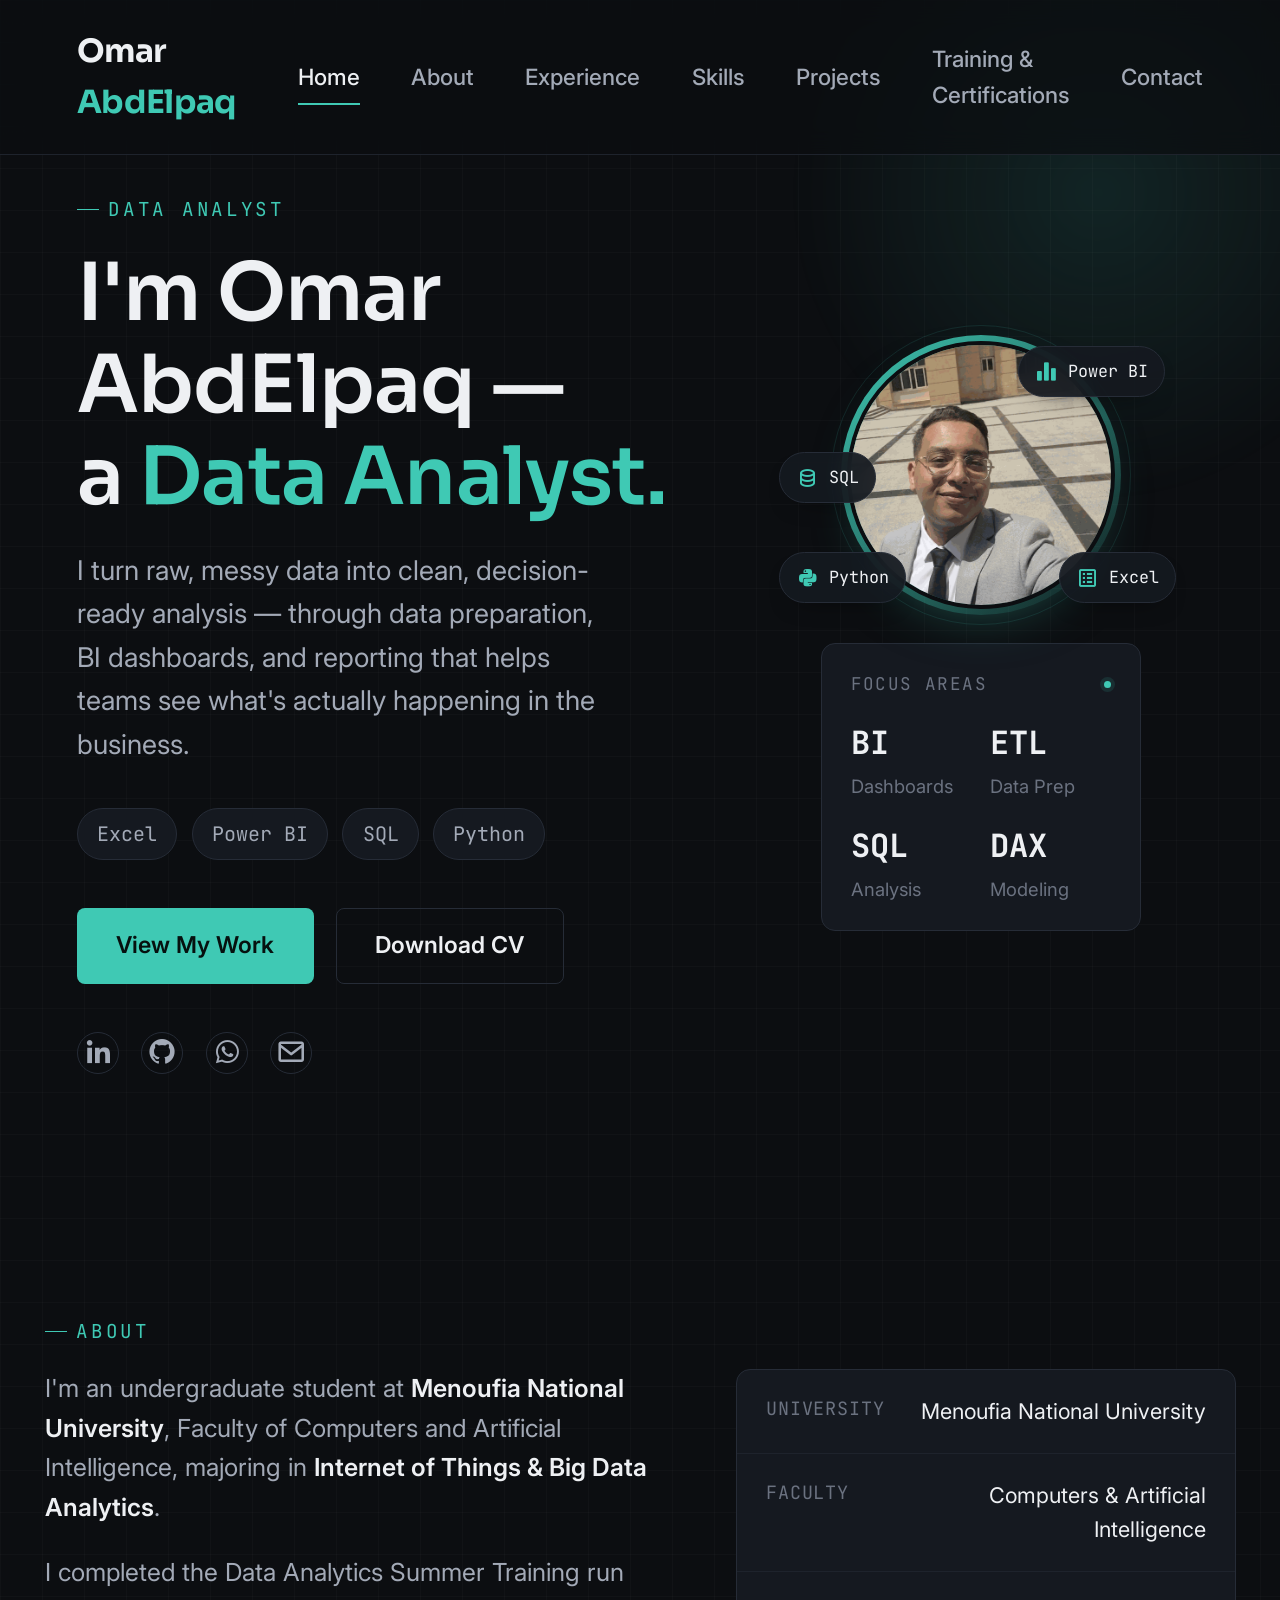
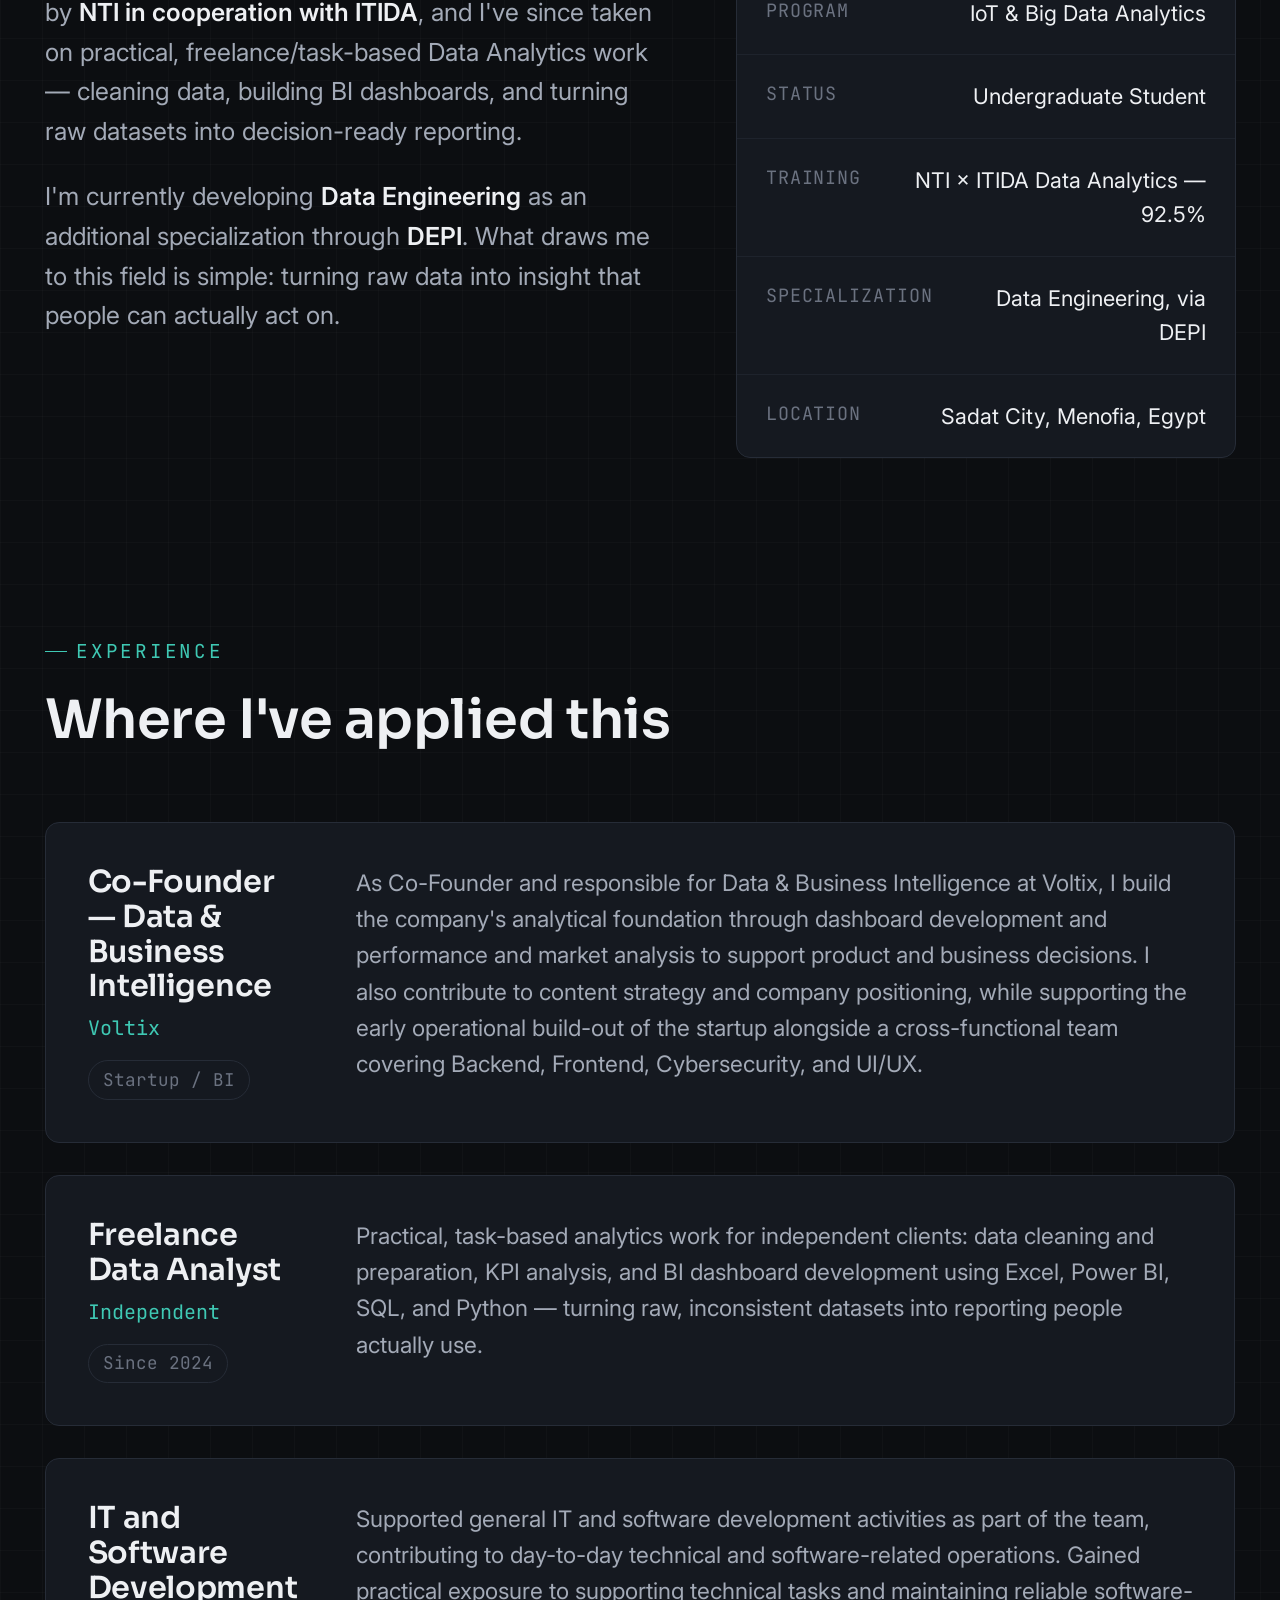
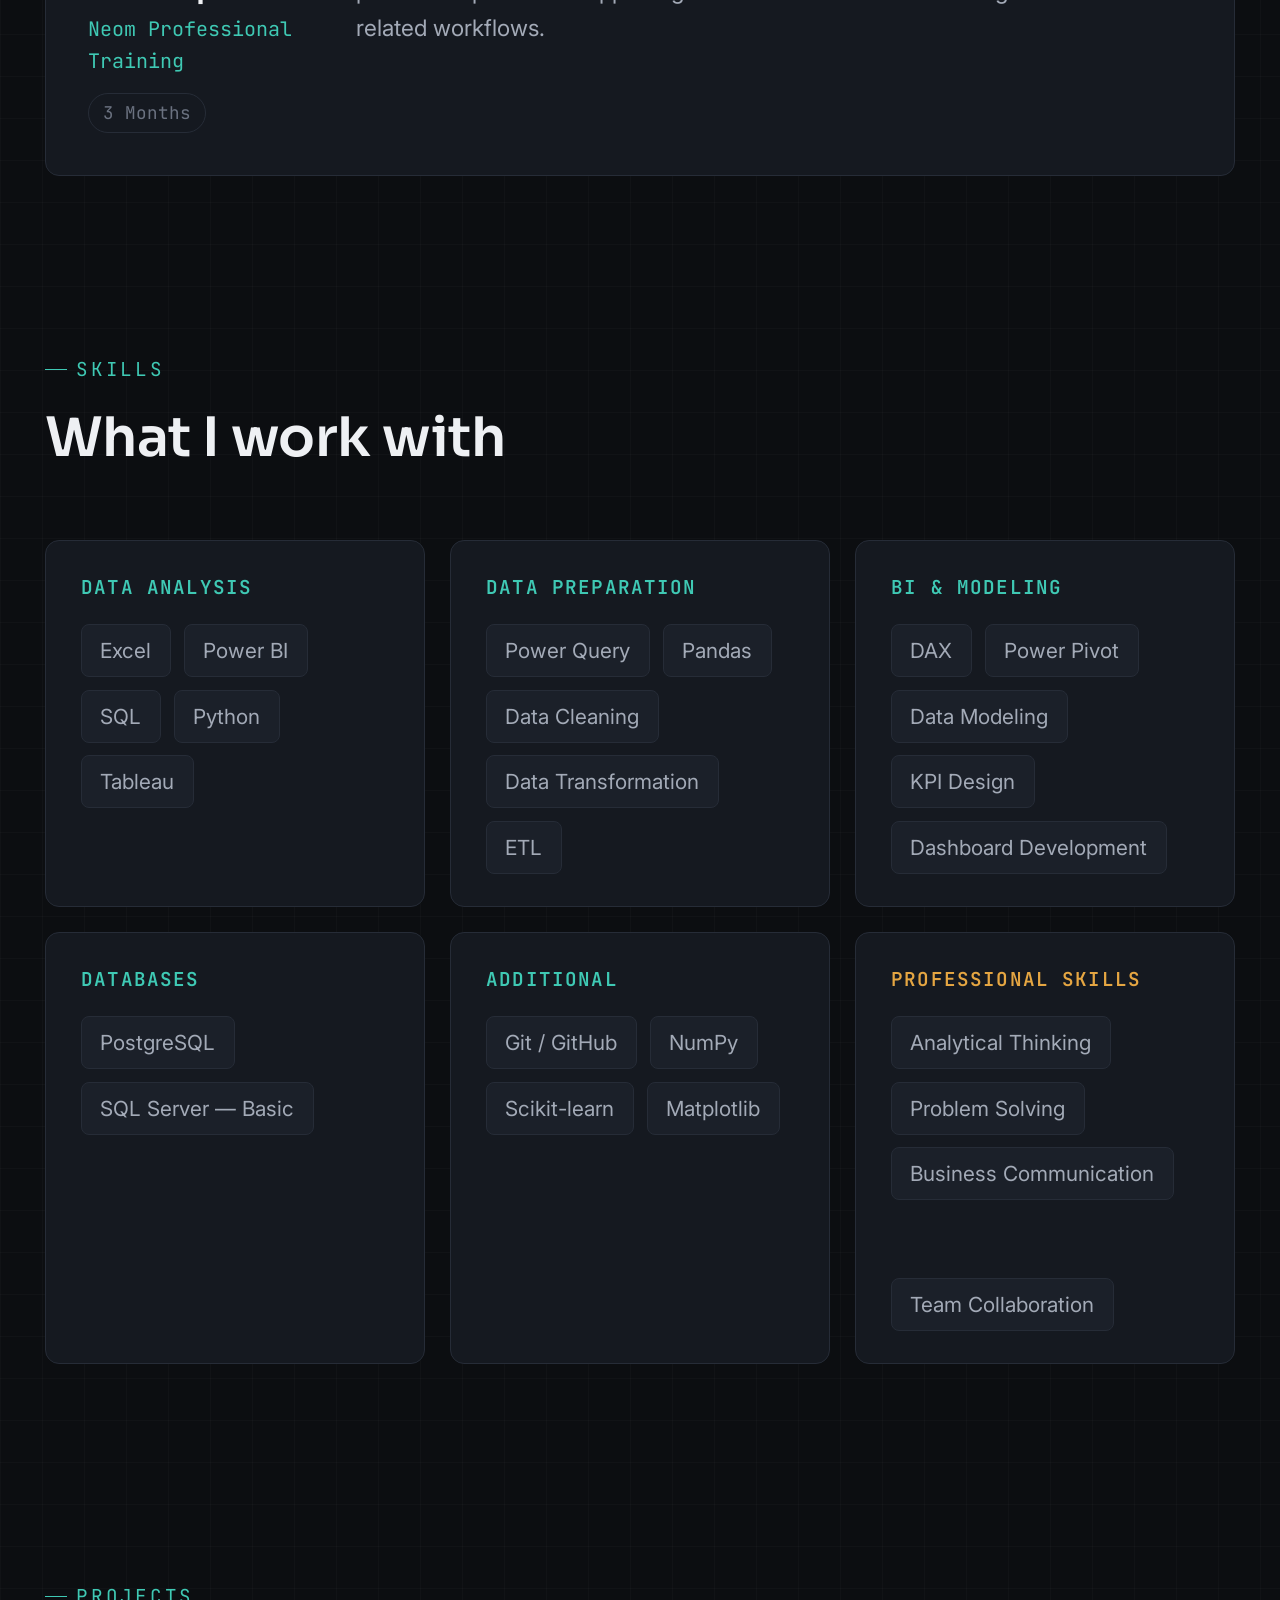
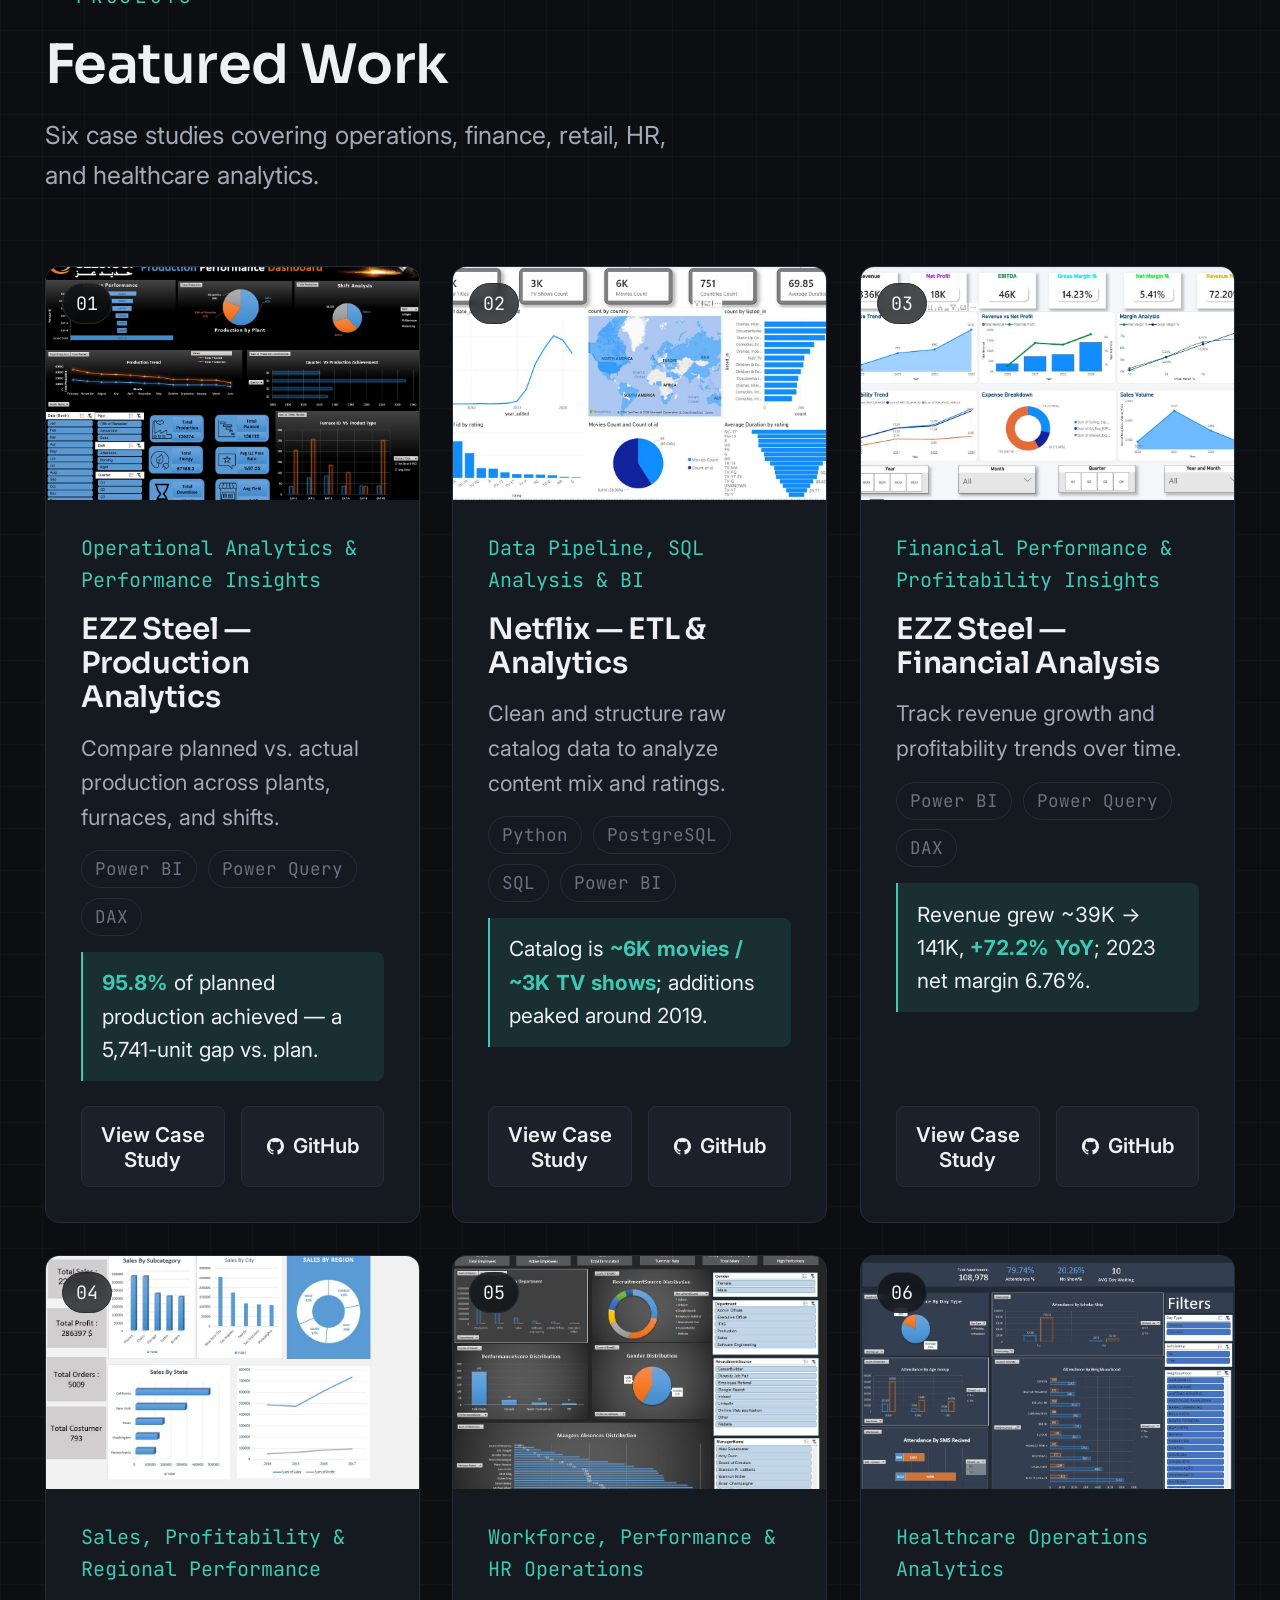
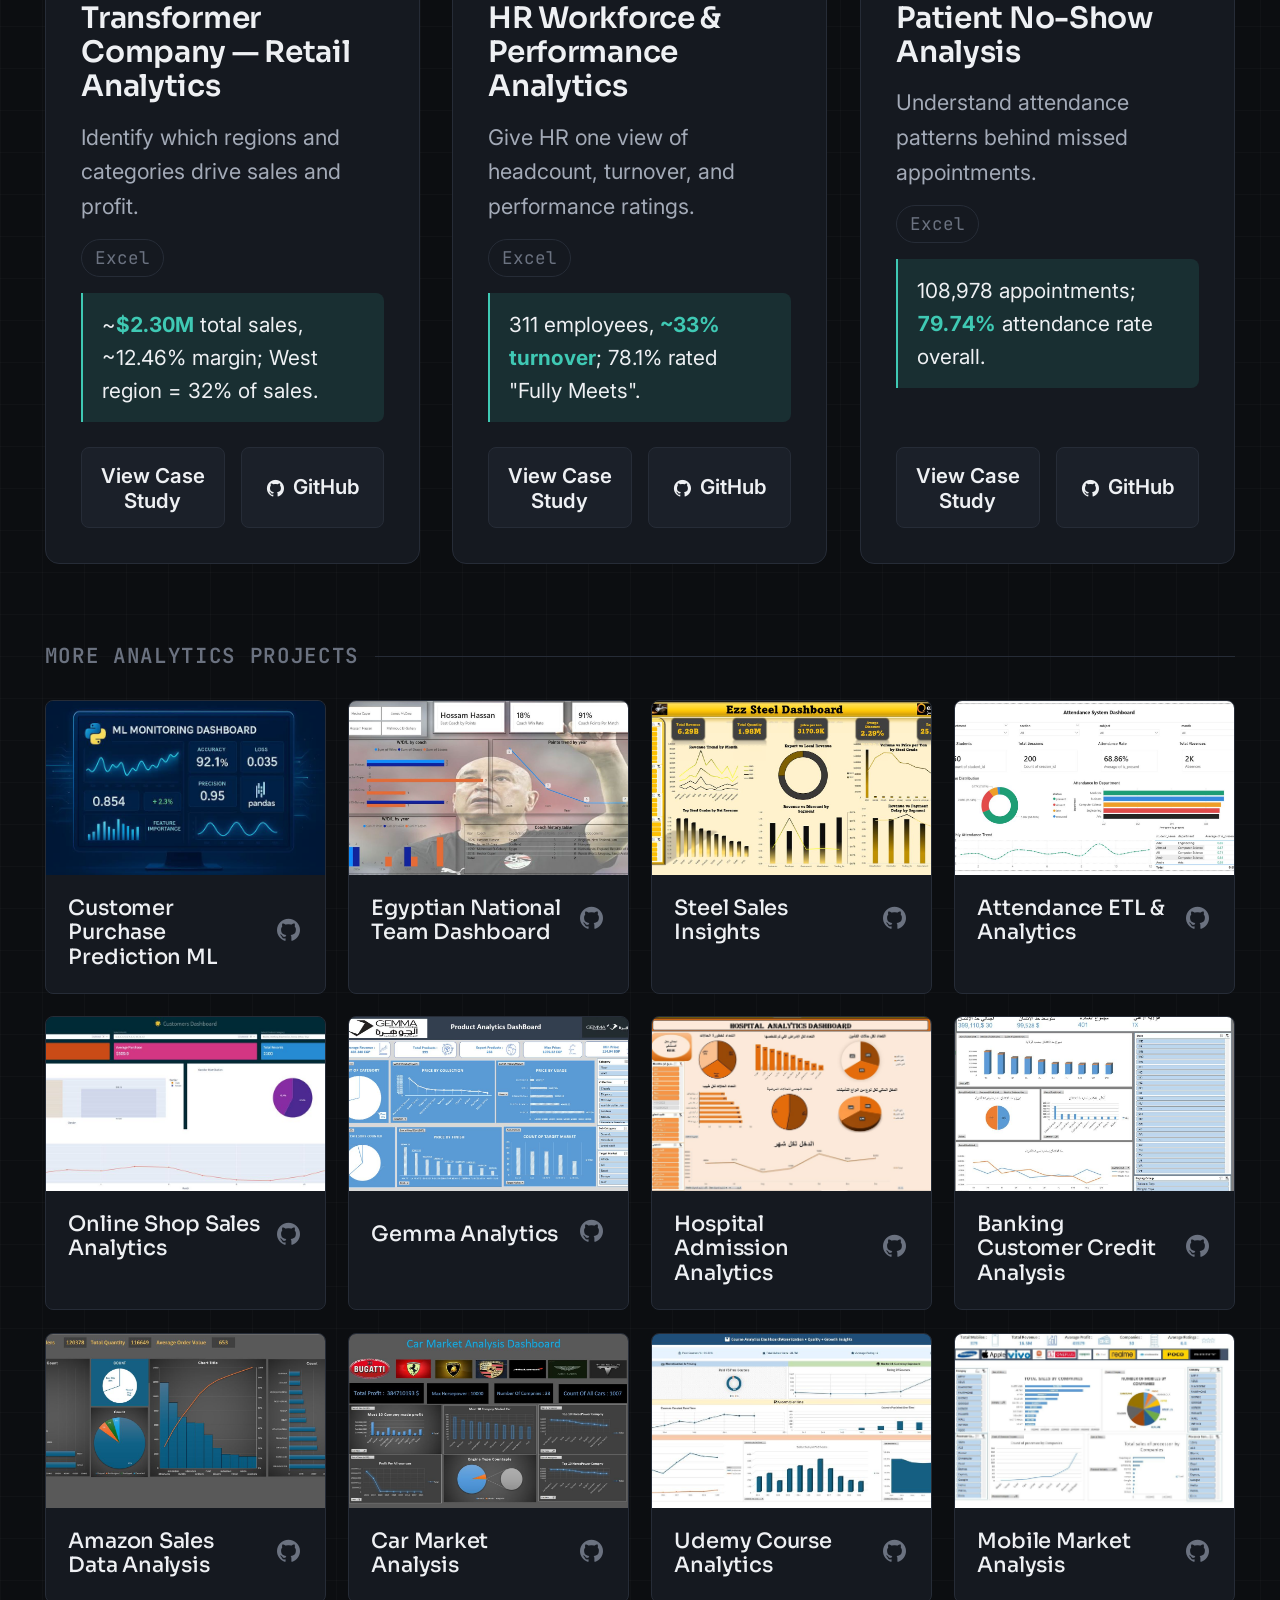
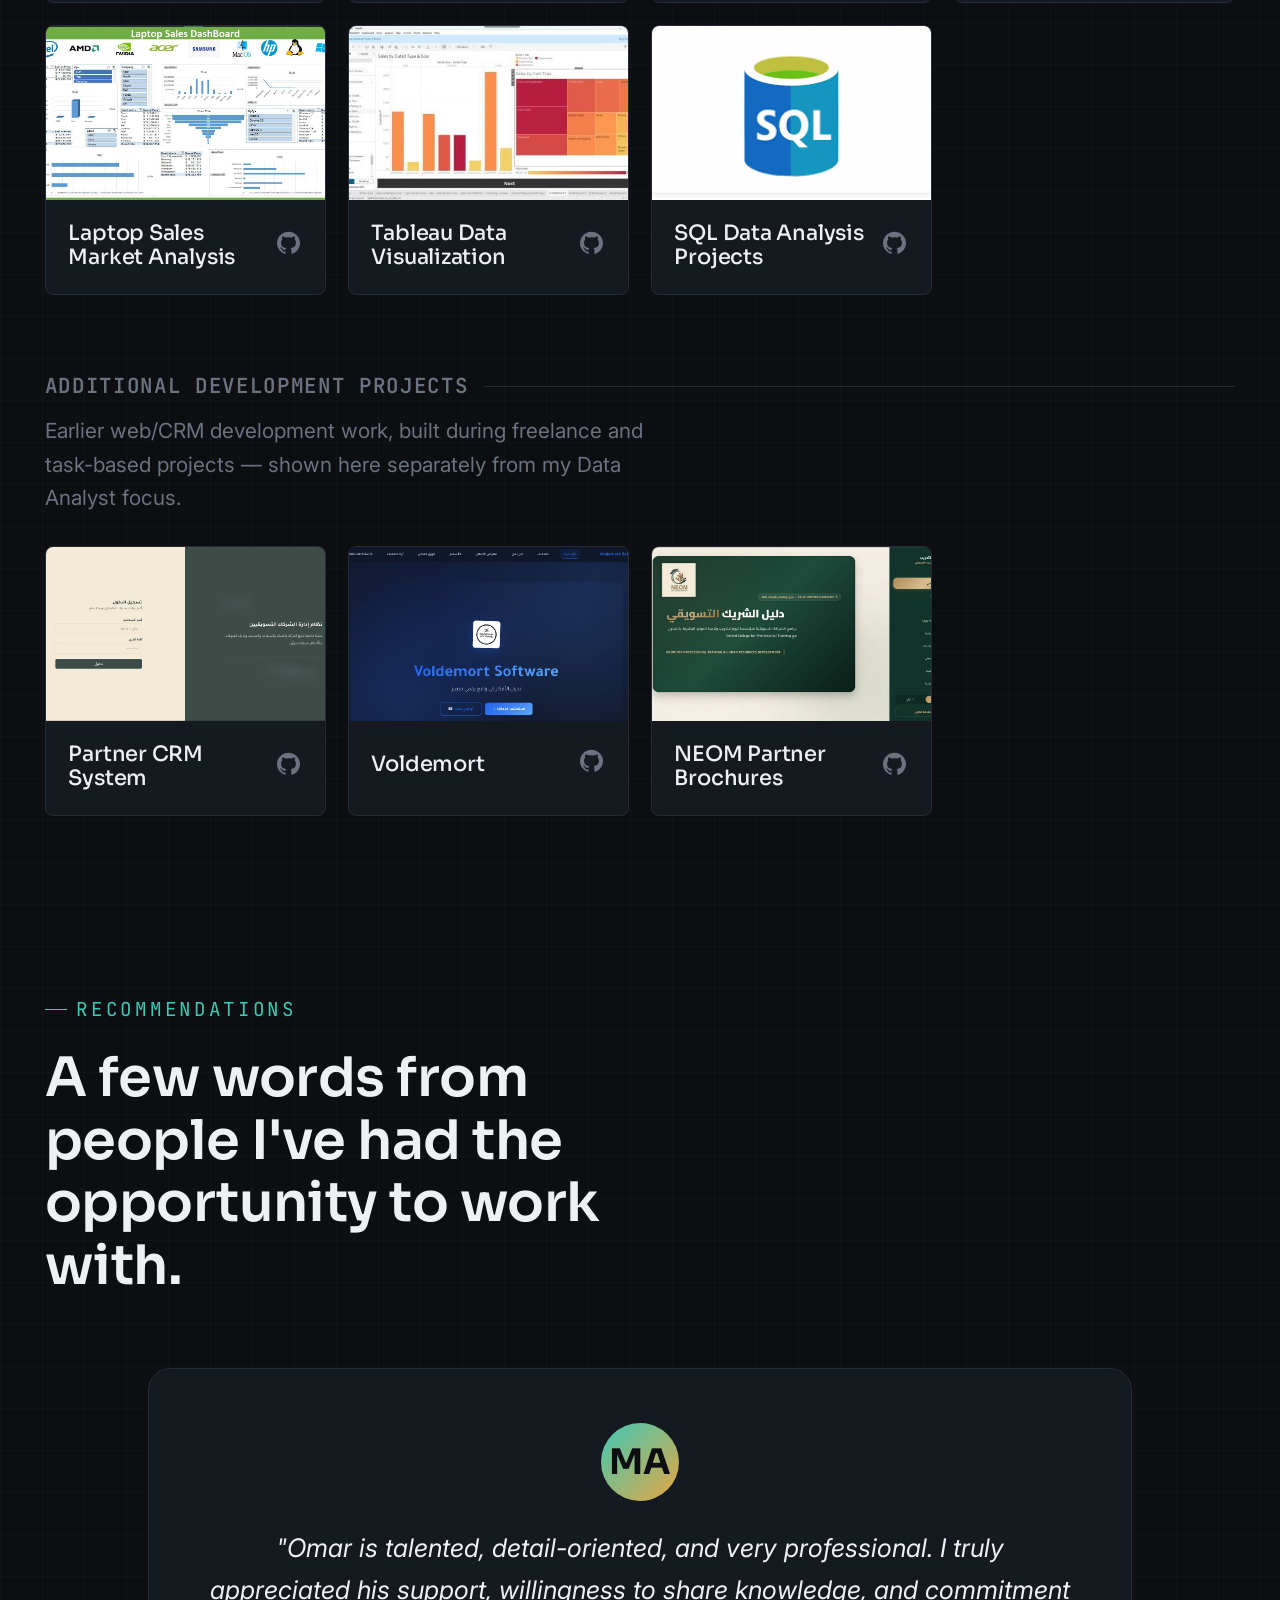
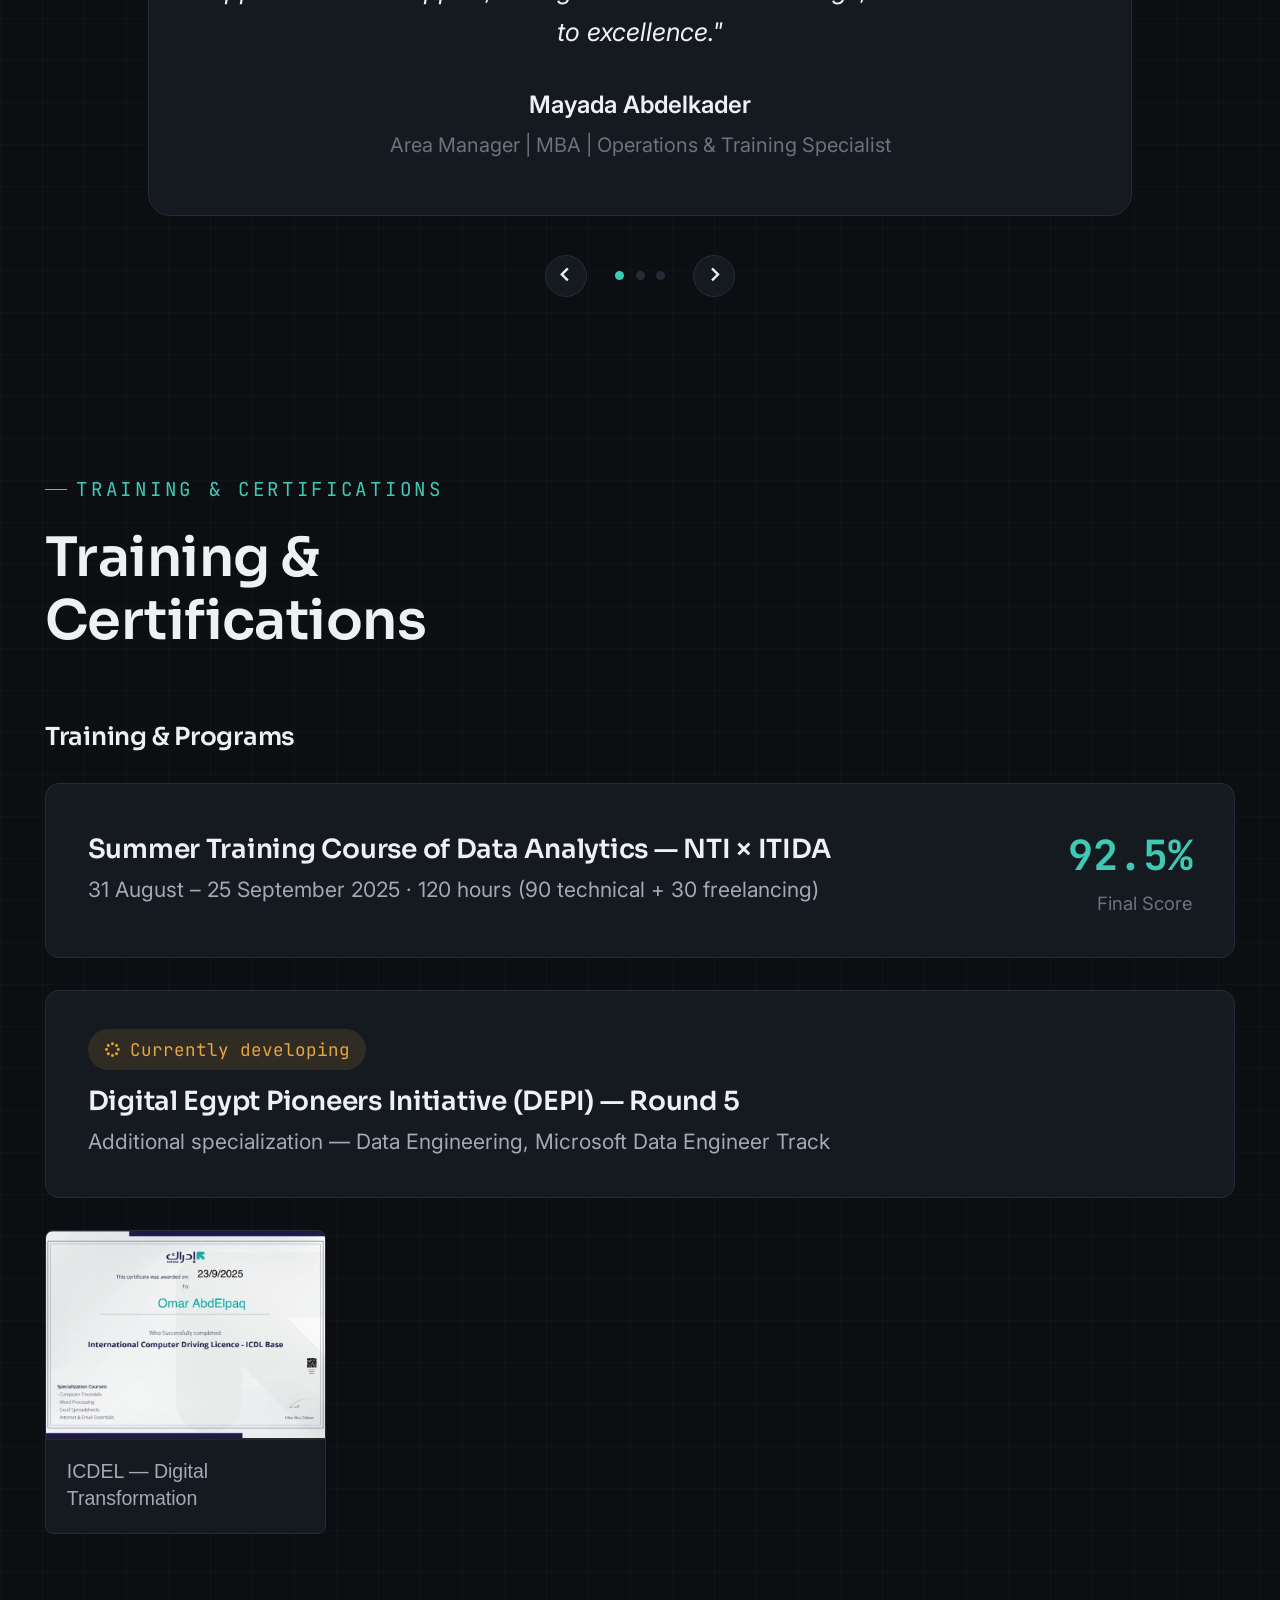
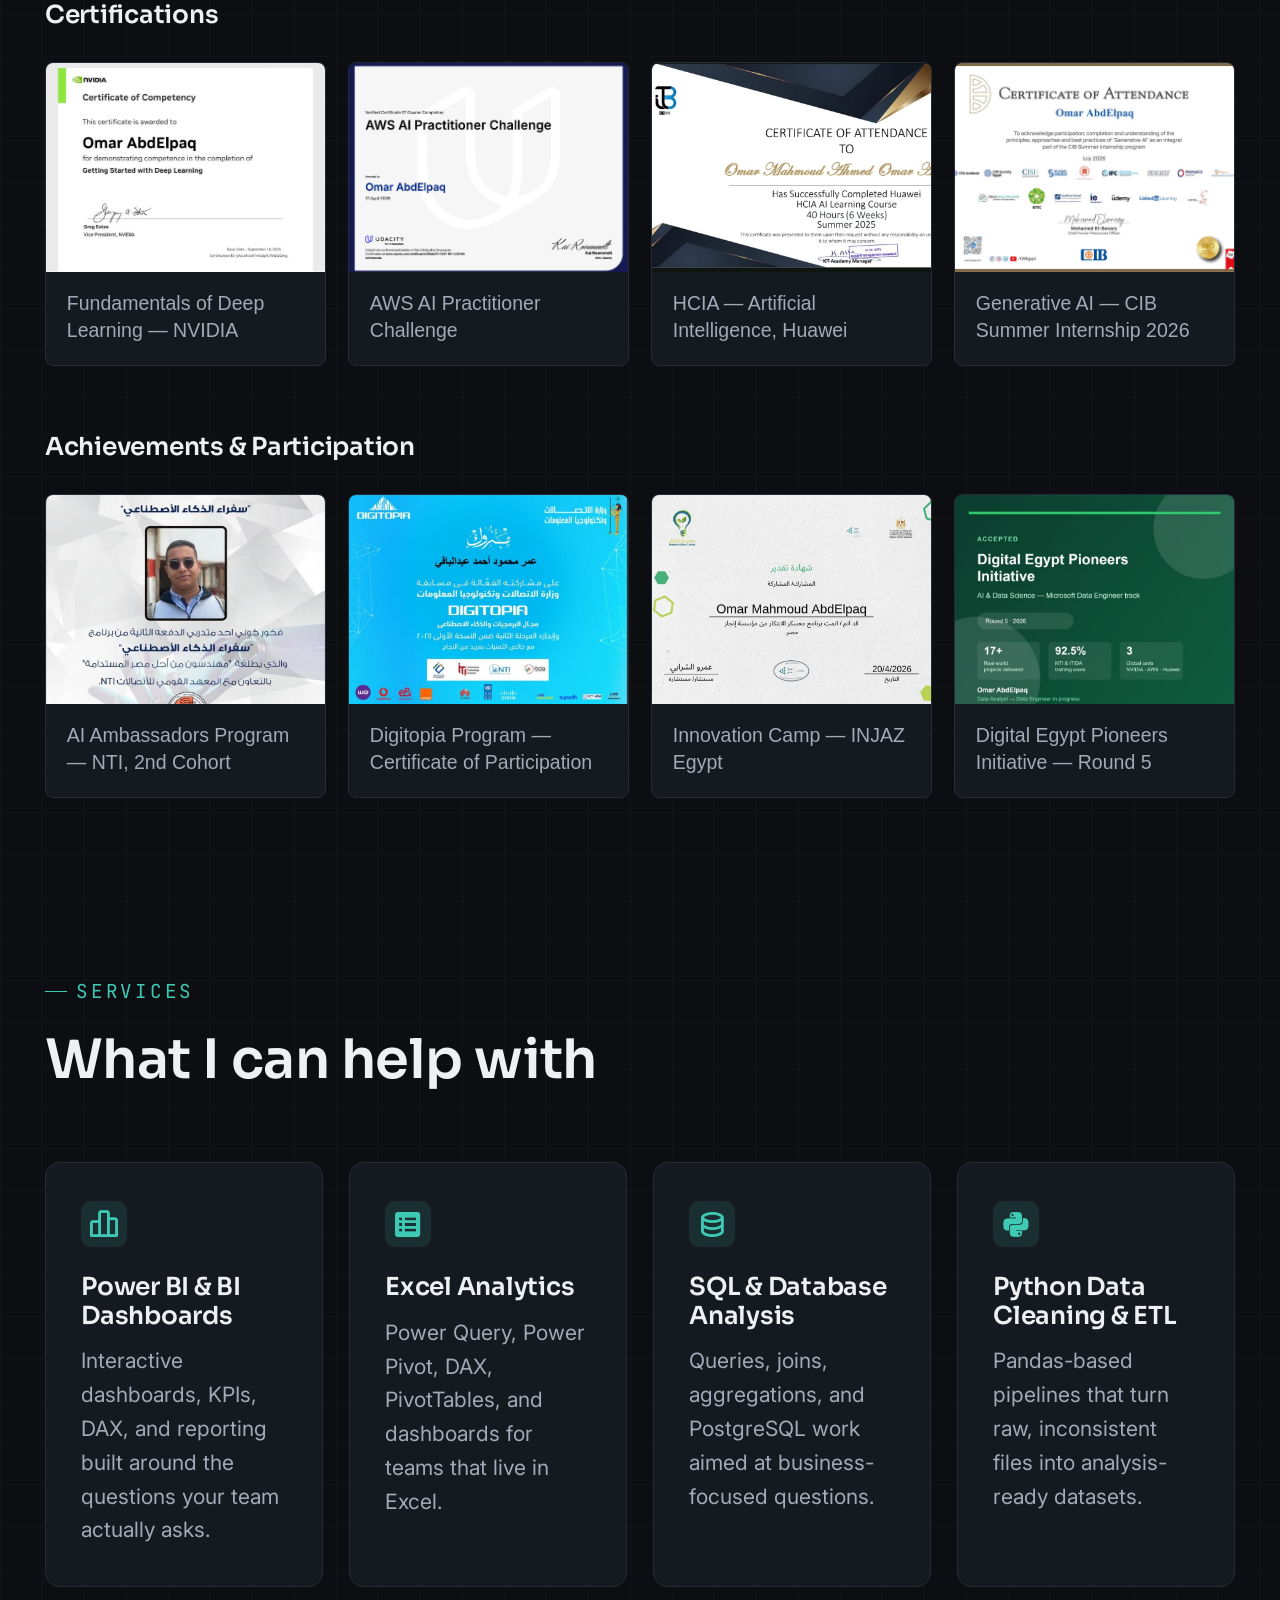
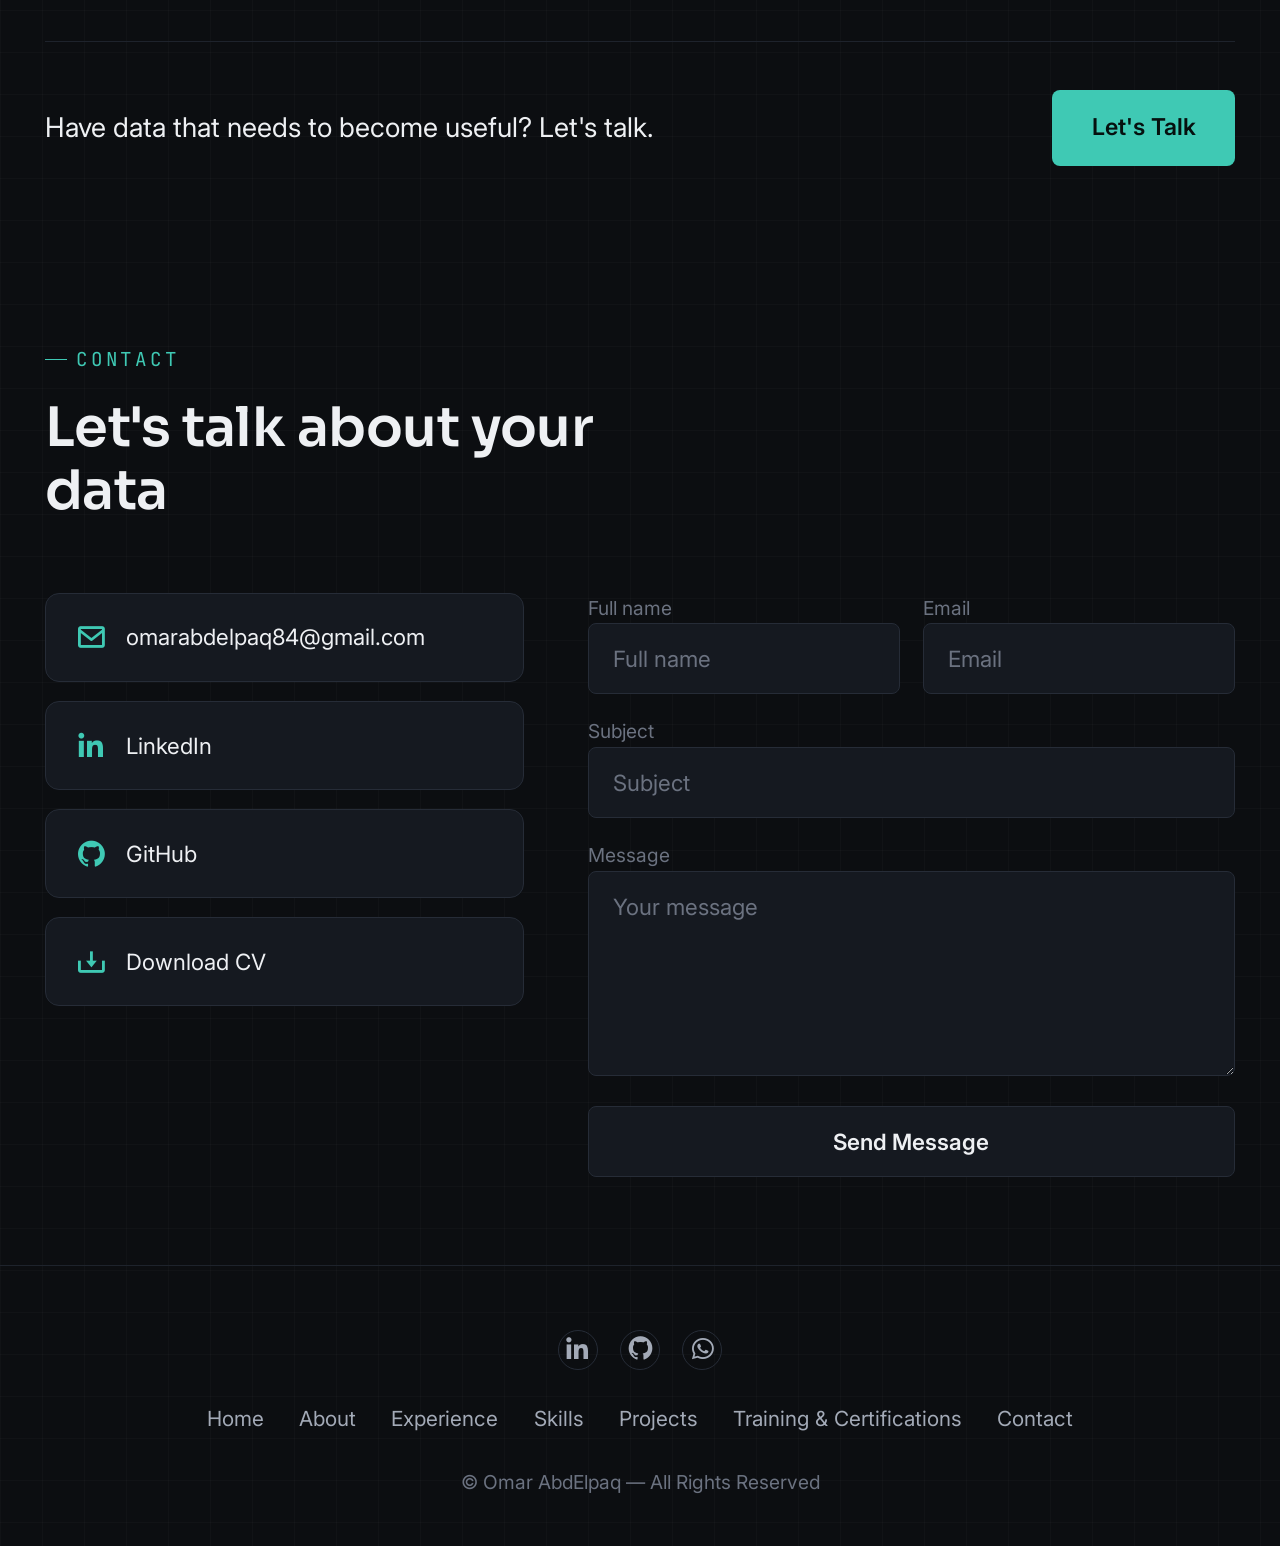
==== commit 75f7857d: "Add files via upload" ====
--- a/index.html
+++ b/index.html
@@ -3,21 +3,22 @@
 <head>
     <meta charset="UTF-8">
     <meta name="viewport" content="width=device-width, initial-scale=1.0">
-    <title>Omar AbdElpaq | Data Analyst &amp; Data Engineer</title>
-    <meta name="description" content="Omar AbdElpaq — Data Analyst & Data Engineering student specializing in Power BI, SQL, Python and Excel. Portfolio of dashboards, ETL pipelines, and business analytics projects.">
-    <meta name="theme-color" content="#080808">
+    <title>Omar AbdElpaq | Data Analyst</title>
+    <meta name="description" content="Omar AbdElpaq — Data Analyst working with Excel, Power BI, SQL and Python. Portfolio of BI dashboards, ETL pipelines, and business analytics case studies.">
+    <meta name="theme-color" content="#0c0e11">
     <meta name="author" content="Omar AbdElpaq">
+    <link rel="canonical" href="https://omarabdelpaq84-design.github.io/">
 
     <!-- Open Graph / Facebook / LinkedIn -->
     <meta property="og:type" content="website">
-    <meta property="og:title" content="Omar AbdElpaq | Data Analyst & Data Engineer">
-    <meta property="og:description" content="Portfolio of Power BI dashboards, SQL & Python analytics, and ETL pipeline projects by Omar AbdElpaq.">
+    <meta property="og:title" content="Omar AbdElpaq | Data Analyst">
+    <meta property="og:description" content="Portfolio of Power BI dashboards, SQL & Python analytics, and ETL pipeline case studies by Omar AbdElpaq.">
     <meta property="og:image" content="img/omar-abdelpaq.png">
 
     <!-- Twitter -->
     <meta name="twitter:card" content="summary_large_image">
-    <meta name="twitter:title" content="Omar AbdElpaq | Data Analyst & Data Engineer">
-    <meta name="twitter:description" content="Portfolio of Power BI dashboards, SQL & Python analytics, and ETL pipeline projects by Omar AbdElpaq.">
+    <meta name="twitter:title" content="Omar AbdElpaq | Data Analyst">
+    <meta name="twitter:description" content="Portfolio of Power BI dashboards, SQL & Python analytics, and ETL pipeline case studies by Omar AbdElpaq.">
     <meta name="twitter:image" content="img/omar-abdelpaq.png">
 
     <!-- Favicons -->
@@ -28,737 +29,600 @@
     <link rel="manifest" href="img/favicon/site.webmanifest">
 
     <link rel="stylesheet" href="css/style.css">
-    <link href="https://unpkg.com/aos@2.3.1/dist/aos.css" rel="stylesheet">
     <link href='https://unpkg.com/boxicons@2.1.4/css/boxicons.min.css' rel='stylesheet'>
+    <link rel="preconnect" href="https://fonts.googleapis.com">
+    <link rel="preconnect" href="https://fonts.gstatic.com" crossorigin>
+    <link href="https://fonts.googleapis.com/css2?family=Sora:wght@500;600;700&family=Inter:wght@400;500;600&family=JetBrains+Mono:wght@400;500;700&display=swap" rel="stylesheet">
 </head>
 <body>
+
     <header class="header">
-        <a href="#home" class="logo">VOL<span>TIX</span></a>
-        <i class='bx bx-menu' id="menu-icon"></i>
+        <a href="#home" class="logo">Omar <span>AbdElpaq</span></a>
+        <button id="menu-icon" class="bx bx-menu" aria-label="Toggle navigation menu" aria-expanded="false"></button>
         <nav class="navbar">
             <a href="#home" class="active">Home</a>
-            <a href="#education">Education</a>
+            <a href="#about">About</a>
+            <a href="#experience">Experience</a>
             <a href="#skills">Skills</a>
-            <a href="#certificates">Certificates</a>
-            <a href="#Projects">Projects</a>
-            <a href="#services">Services</a>
+            <a href="#projects">Projects</a>
+            <a href="#training">Training &amp; Certifications</a>
             <a href="#contact">Contact</a>
         </nav>
     </header>
 
+    <!-- =========================== HERO =========================== -->
     <section class="home" id="home">
-        <div class="home-content" data-aos="fade-right" data-aos-delay="100" data-aos-duration="1000">
-            <h1>Hi, It's <span>Omar AbdElpaq</span></h1>
-            <h3 class="text-animation"> I'm a <span></span></h3>
-            <p>"In this space, I’m excited to share my journey with you: 
-                my skills, life lessons, achievements in programming, and everything I’ve 
-                learned along the way. Welcome to my world!"
-            </p>
+        <div class="home-content">
+            <span class="eyebrow">Data Analyst</span>
+            <h1>I'm Omar AbdElpaq —<br>a <span class="accent">Data Analyst.</span></h1>
+            <p class="lede">I turn raw, messy data into clean, decision-ready analysis — through data preparation, BI dashboards, and reporting that helps teams see what's actually happening in the business.</p>
+
+            <div class="tool-row">
+                <span class="tool-chip">Excel</span>
+                <span class="tool-chip">Power BI</span>
+                <span class="tool-chip">SQL</span>
+                <span class="tool-chip">Python</span>
+            </div>
+
+            <div class="btn-group">
+                <a href="#projects" class="btn btn-primary">View My Work</a>
+                <a href="docs/Omar-AbdElpaq-CV.pdf" download class="btn btn-ghost">Download CV</a>
+            </div>
 
             <div class="social-icons">
-                <a target="_blank" href="https://www.linkedin.com/in/eng-omar-abdelpaq/"><i class='bx bxl-linkedin'></i></a>
-                <a target="_blank" href="https://github.com/omarabdelpaq84-design"><i class='bx bxl-github'></i></a>
-                <a target="_blank" href="https://wa.me/201018625471"><i class='bx bxl-whatsapp'></i></a>
-                <a target="_blank" href="mailto:omarabdelpaq84@gmail.com"><i class='bx bx-envelope'></i></a>
-            </div>
-
-            <div class="btn-group">
-                <a href="docs/Omar-AbdElpaq-CV.pdf" download class="btn">Download CV</a>
-                <a href="#contact" class="btn">Contact Me</a>
-            </div>
-        </div>
-
-        <div class="home-img" data-aos="fade-left" data-aos-delay="100" data-aos-duration="1000">
-            <img src="img/omar-abdelpaq.png" alt="Omar AbdElpaq">
-        </div>
-    </section>
-
-    <section class="education" id="education">
-        <h2 class="heading">Education</h2>
-
-            <div class="timeline-item">
-                <div class="timeline-dot"></div>
-                    <div class="timeline-data">2024</div>
-                    <div class="timeline-content" data-aos="fade-left" data-aos-delay="100" data-aos-duration="1000">
-                        <h3>High School</h3>
-                        <p>Graduated from Al-Farouk Omar Ibn Al-Khattab High School for Boys with an 85% average in the Thanawya Amma (Egyptian General Secondary Certificate).</p>
-                    </div>
-            </div>
-
-            <div class="timeline-item">
-                <div class="timeline-dot"></div>
-                    <div class="timeline-data">2024</div>
-                    <div class="timeline-content" data-aos="fade-right" data-aos-delay="100" data-aos-duration="1000">
-                        <h3>University</h3>
-                        <p>Enrolled at Menoufia National University, Faculty of Computer Science and Artificial Intelligence, majoring in Internet of Things (IoT) and Big Data.</p>
-                    </div>
-            </div>
-
-            <div class="timeline-item">
-                <div class="timeline-dot"></div>
-                    <div class="timeline-data">2025</div>
-                    <div class="timeline-content" data-aos="fade-left" data-aos-delay="100" data-aos-duration="1000">
-                        <h3>Summer Internship</h3>
-                        <p>Completed a summer internship in data analysis, gaining hands-on experience with Excel, Power BI, Tableau, and Python.</p>
-                    </div>
-            </div>
-
-            <div class="timeline-item">
-                <div class="timeline-dot"></div>
-                    <div class="timeline-data">2026</div>
-                    <div class="timeline-content" data-aos="fade-right" data-aos-delay="100" data-aos-duration="1000">
-                        <h3>DEPI Program</h3>
-                        <p>Joined the Digital Egypt Pioneers Initiative (DEPI) as a Data Engineering track student, currently building practical, industry-focused skills in data engineering.</p>
-                    </div>
-            </div>
-    </section>
-
+                <a target="_blank" rel="noopener noreferrer" href="https://www.linkedin.com/in/eng-omar-abdelpaq/" aria-label="LinkedIn"><i class='bx bxl-linkedin'></i></a>
+                <a target="_blank" rel="noopener noreferrer" href="https://github.com/omarabdelpaq84-design" aria-label="GitHub"><i class='bx bxl-github'></i></a>
+                <a target="_blank" rel="noopener noreferrer" href="https://wa.me/201018625471" aria-label="WhatsApp"><i class='bx bxl-whatsapp'></i></a>
+                <a target="_blank" rel="noopener noreferrer" href="mailto:omarabdelpaq84@gmail.com" aria-label="Email"><i class='bx bx-envelope'></i></a>
+            </div>
+        </div>
+
+        <div class="home-visual">
+            <div class="home-photo-wrap">
+                <img src="img/omar-abdelpaq.png" alt="Portrait of Omar AbdElpaq">
+                <span class="hero-float-badge hero-badge-powerbi"><i class='bx bxs-bar-chart-alt-2'></i>Power BI</span>
+                <span class="hero-float-badge hero-badge-sql"><i class='bx bx-data'></i>SQL</span>
+                <span class="hero-float-badge hero-badge-excel"><i class='bx bx-spreadsheet'></i>Excel</span>
+                <span class="hero-float-badge hero-badge-python"><i class='bx bxl-python'></i>Python</span>
+            </div>
+            <div class="kpi-panel">
+                <div class="kpi-panel-head"><span>Focus Areas</span><span class="kpi-dot"></span></div>
+                <div class="kpi-grid">
+                    <div class="kpi-item"><div class="kpi-value">BI</div><div class="kpi-label">Dashboards</div></div>
+                    <div class="kpi-item"><div class="kpi-value">ETL</div><div class="kpi-label">Data Prep</div></div>
+                    <div class="kpi-item"><div class="kpi-value">SQL</div><div class="kpi-label">Analysis</div></div>
+                    <div class="kpi-item"><div class="kpi-value">DAX</div><div class="kpi-label">Modeling</div></div>
+                </div>
+            </div>
+        </div>
+    </section>
+
+    <!-- =========================== ABOUT =========================== -->
+    <section class="about" id="about">
+        <div class="section-inner">
+            <span class="eyebrow">About</span>
+            <div class="about-grid">
+                <div class="about-text">
+                    <p>I'm an undergraduate student at <strong>Menoufia National University</strong>, Faculty of Computers and Artificial Intelligence, majoring in <strong>Internet of Things &amp; Big Data Analytics</strong>.</p>
+                    <p>I completed the Data Analytics Summer Training run by <strong>NTI in cooperation with ITIDA</strong>, and I've since taken on practical, freelance/task-based Data Analytics work — cleaning data, building BI dashboards, and turning raw datasets into decision-ready reporting.</p>
+                    <p>I'm currently developing <strong>Data Engineering</strong> as an additional specialization through <strong>DEPI</strong>. What draws me to this field is simple: turning raw data into insight that people can actually act on.</p>
+                </div>
+                <div class="fact-list">
+                    <div class="fact-item"><span class="fact-k">University</span><span class="fact-v">Menoufia National University</span></div>
+                    <div class="fact-item"><span class="fact-k">Faculty</span><span class="fact-v">Computers &amp; Artificial Intelligence</span></div>
+                    <div class="fact-item"><span class="fact-k">Program</span><span class="fact-v">IoT &amp; Big Data Analytics</span></div>
+                    <div class="fact-item"><span class="fact-k">Status</span><span class="fact-v">Undergraduate Student</span></div>
+                    <div class="fact-item"><span class="fact-k">Training</span><span class="fact-v">NTI × ITIDA Data Analytics — 92.5%</span></div>
+                    <div class="fact-item"><span class="fact-k">Specialization</span><span class="fact-v">Data Engineering, via DEPI</span></div>
+                    <div class="fact-item"><span class="fact-k">Location</span><span class="fact-v">Sadat City, Menofia, Egypt</span></div>
+                </div>
+            </div>
+        </div>
+    </section>
+
+    <!-- =========================== EXPERIENCE =========================== -->
+    <section class="experience" id="experience">
+        <div class="section-inner">
+            <span class="eyebrow">Experience</span>
+            <div class="section-head">
+                <h2>Where I've applied this</h2>
+            </div>
+            <div class="timeline">
+                <div class="exp-card">
+                    <div class="exp-meta">
+                        <h3>Co-Founder — Data &amp; Business Intelligence</h3>
+                        <div class="exp-org">Voltix</div>
+                        <span class="exp-tag">Startup / BI</span>
+                    </div>
+                    <div class="exp-body">
+                        <p>As Co-Founder and responsible for Data &amp; Business Intelligence at Voltix, I build the company's analytical foundation through dashboard development and performance and market analysis to support product and business decisions. I also contribute to content strategy and company positioning, while supporting the early operational build-out of the startup alongside a cross-functional team covering Backend, Frontend, Cybersecurity, and UI/UX.</p>
+                    </div>
+                </div>
+
+                <div class="exp-card">
+                    <div class="exp-meta">
+                        <h3>Freelance Data Analyst</h3>
+                        <div class="exp-org">Independent</div>
+                        <span class="exp-tag">Since 2024</span>
+                    </div>
+                    <div class="exp-body">
+                        <p>Practical, task-based analytics work for independent clients: data cleaning and preparation, KPI analysis, and BI dashboard development using Excel, Power BI, SQL, and Python — turning raw, inconsistent datasets into reporting people actually use.</p>
+                    </div>
+                </div>
+
+                <div class="exp-card">
+                    <div class="exp-meta">
+                        <h3>IT and Software Development</h3>
+                        <div class="exp-org">Neom Professional Training</div>
+                        <span class="exp-tag">3 Months</span>
+                    </div>
+                    <div class="exp-body">
+                        <p>Supported general IT and software development activities as part of the team, contributing to day-to-day technical and software-related operations. Gained practical exposure to supporting technical tasks and maintaining reliable software-related workflows.</p>
+                    </div>
+                </div>
+            </div>
+        </div>
+    </section>
+
+    <!-- =========================== SKILLS =========================== -->
     <section class="skills" id="skills">
-        <h2 class="heading">Skills</h2>
-
-        <div class="skill-main">
-            <div class="skill-left">
-                <h3>Technical Skills</h3>
-            
-                <div class="skill-bar">
-                    <div class="info">
-                        <p>Excel</p>
-                        <p class="count-up" data-count="95">0%</p>
-                    </div>
-                    <div class="bar">
-                        <span class="excel-bar"></span>
-                    </div>
-                </div>
-            
-                <div class="skill-bar">
-                    <div class="info">
-                        <p>Power BI</p>
-                        <p class="count-up" data-count="90">0%</p>
-                    </div>
-                    <div class="bar">
-                        <span class="powerbi-bar"></span>
-                    </div>
-                </div>
-            
-                <div class="skill-bar">
-                    <div class="info">
-                        <p>Tableau</p>
-                        <p class="count-up" data-count="80">0%</p>
-                    </div>
-                    <div class="bar">
-                        <span class="tableau-bar"></span>
-                    </div>
-                </div>
-            
-                <div class="skill-bar">
-                    <div class="info">
-                        <p>Python</p>
-                        <p class="count-up" data-count="85">0%</p>
-                    </div>
-                    <div class="bar">
-                        <span class="python-bar"></span>
-                    </div>
-                </div>
-            </div>
-        
-            <div class="skill-right">
-                <h3>Professional Skills</h3>
-            
-            <div class="porfessional">
-                <div class="box">
-                    <div class="circle" data-dots="80" data-percent="90"></div>
-                    <div class="text">
-                        <big class="count-up" data-count="90">0%</big>
-                        <small>Problem Solving</small>
-                    </div>
-                </div>
-
-                <div class="box">
-                    <div class="circle" data-dots="70" data-percent="80"></div>
-                    <div class="text">
-                        <big class="count-up" data-count="80">0%</big>
-                        <small>Team Work</small>
-                    </div>
-                </div>
-
-                <div class="box">
-                    <div class="circle" data-dots="65" data-percent="75"></div>
-                    <div class="text">
-                        <big class="count-up" data-count="75">0%</big>
-                        <small>Time Management</small>
-                    </div>
-                </div>
-
-                <div class="box">
-                    <div class="circle" data-dots="60" data-percent="70"></div>
-                    <div class="text">
-                        <big class="count-up" data-count="70">0%</big>
-                        <small>Communication</small>
-                    </div>
-                </div>
-            </div>
-            </div>
-        </div>
-    </section>
-
-    <section class="certificates" id="certificates">
-        <h2 class="heading">Certificates</h2>
-
-        <div class="container">
-            <div class="certificates-item" data-aos="flip-left" data-aos-delay="100" data-aos-duration="1000">
-                <img class="certificates-image" src="img/ai-ambassadors-certificate.jpg" alt="AI Ambassadors Initiative certificate">
-                <div class="cert-hover">
-                    <h3>AI Ambassadors Initiative – NTI</h3>
-                </div>
-            </div>
-            
-            <div class="certificates-item" data-aos="flip-up" data-aos-delay="100" data-aos-duration="1000">
-                <img class="certificates-image" src="img/data-analytics-summer-training-nti.jpg" alt="Data Analytics Summer Training - NTI certificate">
-                <div class="cert-hover">
-                    <h3>Data Analytics Summer Training – NTI</h3>
-                </div>
-            </div>
-            
-            <div class="certificates-item" data-aos="flip-right" data-aos-delay="100" data-aos-duration="1000">
-                <img class="certificates-image" src="img/huawei-ai-learning-certificate.jpg" alt="Huawei AI Learning certificate">
-                <div class="cert-hover">
-                    <h3>HCIA – AI Learning (Huawei ICT Academy)</h3>
-                </div>
-            </div>
-            
-        <div class="container">
-            <div class="certificates-item" data-aos="flip-left" data-aos-delay="100" data-aos-duration="1000">
-                <img class="certificates-image" src="img/ICDEL.jpg" alt="ICDEL certificate">
-                <div class="cert-hover">
-                    <h3>ICDEL – Digital Transformation</h3>
-                </div>
-            </div>
-
-            <div class="certificates-item" data-aos="flip-right" data-aos-delay="100" data-aos-duration="1000">
-                <img class="certificates-image" src="img/deep-learning-certificate.jpg" alt="Deep Learning certificate">
-                <div class="cert-hover">
-                    <h3>Getting Started with Deep Learning – NVIDIA</h3>
-                </div>
-            </div>
-            
-            <div class="certificates-item" data-aos="flip-down" data-aos-delay="100" data-aos-duration="1000">
-                <img class="certificates-image" src="img/aws-ai-practitioner-certificate.jpg" alt="AWS AI Practitioner Challenge certificate">
-                <div class="cert-hover">
-                    <h3>AWS AI Practitioner Challenge – Udacity</h3>
-                </div>
-            </div>
-
-        <div class="container">
-            <div class="certificates-item" data-aos="flip-left" data-aos-delay="100" data-aos-duration="1000">
-                <img class="certificates-image" src="img/Digitopia.jpg" alt="Digitopia certificate">
-                <div class="cert-hover">
-                    <h3>AI Ambassadors Initiative – NTI</h3>
-                </div>
-            </div>
-            
-            <div class="certificates-item" data-aos="flip-left" data-aos-delay="100" data-aos-duration="1000">
-                <img class="certificates-image" src="img/cib-generative-ai-certificate.jpg" alt="CIB Generative AI certificate">
-                <div class="cert-hover">
-                    <h3>Generative AI – CIB Summer Internship</h3>
-                </div>
-            </div>
-
-            <div class="certificates-item" data-aos="flip-right" data-aos-delay="100" data-aos-duration="1000">
-                <img class="certificates-image" src="img/digital-egypt-pioneers-certificate.jpg" alt="Digital Egypt Pioneers Initiative certificate">
-                <div class="cert-hover">
-                    <h3>Digital Egypt Pioneers Initiative – Data Engineering</h3>
-                </div>
-            </div>
-
-            <div class="certificates-item" data-aos="flip-up" data-aos-delay="100" data-aos-duration="1000">
-                <img class="certificates-image" src="img/innovation-camp-injaz-certificate.jpg" alt="Innovation Camp certificate - INJAZ Egypt">
-                <div class="cert-hover">
-                    <h3>Innovation Camp – INJAZ Egypt</h3>
-                </div>
-            </div>
-
-
-
-        </div>
-
-        <!-- Modal -->
-    <div id="myModal" class="modal">
-        <span class="close">&times;</span>
-        <img class="modal-content" id="img01">
-        <div id="caption"></div>
+        <div class="section-inner">
+            <span class="eyebrow">Skills</span>
+            <div class="section-head">
+                <h2>What I work with</h2>
+            </div>
+            <div class="skills-grid">
+                <div class="skill-group">
+                    <h4>Data Analysis</h4>
+                    <div class="chip-row">
+                        <span class="chip">Excel</span><span class="chip">Power BI</span><span class="chip">SQL</span><span class="chip">Python</span><span class="chip">Tableau</span>
+                    </div>
+                </div>
+                <div class="skill-group">
+                    <h4>Data Preparation</h4>
+                    <div class="chip-row">
+                        <span class="chip">Power Query</span><span class="chip">Pandas</span><span class="chip">Data Cleaning</span><span class="chip">Data Transformation</span><span class="chip">ETL</span>
+                    </div>
+                </div>
+                <div class="skill-group">
+                    <h4>BI &amp; Modeling</h4>
+                    <div class="chip-row">
+                        <span class="chip">DAX</span><span class="chip">Power Pivot</span><span class="chip">Data Modeling</span><span class="chip">KPI Design</span><span class="chip">Dashboard Development</span>
+                    </div>
+                </div>
+                <div class="skill-group">
+                    <h4>Databases</h4>
+                    <div class="chip-row">
+                        <span class="chip">PostgreSQL</span><span class="chip">SQL Server — Basic</span>
+                    </div>
+                </div>
+                <div class="skill-group">
+                    <h4>Additional</h4>
+                    <div class="chip-row">
+                        <span class="chip">Git / GitHub</span><span class="chip">NumPy</span><span class="chip">Scikit-learn</span><span class="chip">Matplotlib</span>
+                    </div>
+                </div>
+                <div class="soft-skills">
+                    <h4>Professional Skills</h4>
+                    <div class="chip-row">
+                        <span class="chip">Analytical Thinking</span><span class="chip">Problem Solving</span><span class="chip">Business Communication</span><span class="chip">Data Storytelling</span><span class="chip">Team Collaboration</span>
+                    </div>
+                </div>
+            </div>
+        </div>
+    </section>
+
+    <!-- =========================== PROJECTS =========================== -->
+    <section class="projects" id="projects">
+        <div class="section-inner">
+            <span class="eyebrow">Projects</span>
+            <div class="section-head">
+                <h2>Featured Work</h2>
+                <p>Six case studies covering operations, finance, retail, HR, and healthcare analytics.</p>
+            </div>
+
+            <div class="projects-featured-grid">
+                <!-- 01 EZZ Production -->
+                <article class="proj-card">
+                    <div class="proj-thumb"><span class="proj-index">01</span><img src="img/ezz-steel-production-analytics.jpg" alt="EZZ Steel Production Analytics dashboard" loading="lazy"></div>
+                    <div class="proj-body">
+                        <span class="proj-sub">Operational Analytics &amp; Performance Insights</span>
+                        <h3>EZZ Steel — Production Analytics</h3>
+                        <p class="proj-problem">Compare planned vs. actual production across plants, furnaces, and shifts.</p>
+                        <div class="proj-tools"><span>Power BI</span><span>Power Query</span><span>DAX</span></div>
+                        <div class="proj-insight"><strong>95.8%</strong> of planned production achieved — a 5,741-unit gap vs. plan.</div>
+                        <div class="proj-actions">
+                            <button type="button" data-case-study="ezz-production">View Case Study</button>
+                            <a href="https://github.com/omarabdelpaq84-design/ezz-steel-production-analytics" target="_blank" rel="noopener noreferrer"><i class='bx bxl-github'></i> GitHub</a>
+                        </div>
+                    </div>
+                </article>
+
+                <!-- 02 Netflix -->
+                <article class="proj-card">
+                    <div class="proj-thumb"><span class="proj-index">02</span><img src="img/netflix-etl-analytics.jpg" alt="Netflix ETL analytics dashboard" loading="lazy"></div>
+                    <div class="proj-body">
+                        <span class="proj-sub">Data Pipeline, SQL Analysis &amp; BI</span>
+                        <h3>Netflix — ETL &amp; Analytics</h3>
+                        <p class="proj-problem">Clean and structure raw catalog data to analyze content mix and ratings.</p>
+                        <div class="proj-tools"><span>Python</span><span>PostgreSQL</span><span>SQL</span><span>Power BI</span></div>
+                        <div class="proj-insight">Catalog is <strong>~6K movies / ~3K TV shows</strong>; additions peaked around 2019.</div>
+                        <div class="proj-actions">
+                            <button type="button" data-case-study="netflix-etl">View Case Study</button>
+                            <a href="https://github.com/omarabdelpaq84-design/netflix-etl-analytics" target="_blank" rel="noopener noreferrer"><i class='bx bxl-github'></i> GitHub</a>
+                        </div>
+                    </div>
+                </article>
+
+                <!-- 03 EZZ Financial -->
+                <article class="proj-card">
+                    <div class="proj-thumb"><span class="proj-index">03</span><img src="img/ezz-steel-financial-analysis-powerbi.jpg" alt="EZZ Steel Financial Analysis dashboard" loading="lazy"></div>
+                    <div class="proj-body">
+                        <span class="proj-sub">Financial Performance &amp; Profitability Insights</span>
+                        <h3>EZZ Steel — Financial Analysis</h3>
+                        <p class="proj-problem">Track revenue growth and profitability trends over time.</p>
+                        <div class="proj-tools"><span>Power BI</span><span>Power Query</span><span>DAX</span></div>
+                        <div class="proj-insight">Revenue grew ~39K → 141K, <strong>+72.2% YoY</strong>; 2023 net margin 6.76%.</div>
+                        <div class="proj-actions">
+                            <button type="button" data-case-study="ezz-financial">View Case Study</button>
+                            <a href="https://github.com/omarabdelpaq84-design/ezz-steel-financial-analysis-powerbi" target="_blank" rel="noopener noreferrer"><i class='bx bxl-github'></i> GitHub</a>
+                        </div>
+                    </div>
+                </article>
+
+                <!-- 04 Transformer Retail -->
+                <article class="proj-card">
+                    <div class="proj-thumb"><span class="proj-index">04</span><img src="img/retail-sales-profitability.jpg" alt="Transformer Company retail analytics dashboard" loading="lazy"></div>
+                    <div class="proj-body">
+                        <span class="proj-sub">Sales, Profitability &amp; Regional Performance</span>
+                        <h3>Transformer Company — Retail Analytics</h3>
+                        <p class="proj-problem">Identify which regions and categories drive sales and profit.</p>
+                        <div class="proj-tools"><span>Excel</span></div>
+                        <div class="proj-insight">~<strong>$2.30M</strong> total sales, ~12.46% margin; West region = 32% of sales.</div>
+                        <div class="proj-actions">
+                            <button type="button" data-case-study="transformer-retail">View Case Study</button>
+                            <a href="https://github.com/omarabdelpaq84-design/transformer-retail-sales-performance" target="_blank" rel="noopener noreferrer"><i class='bx bxl-github'></i> GitHub</a>
+                        </div>
+                    </div>
+                </article>
+
+                <!-- 05 HR Workforce -->
+                <article class="proj-card">
+                    <div class="proj-thumb"><span class="proj-index">05</span><img src="img/hr-workforce-analytics.jpg" alt="HR Workforce Analytics dashboard" loading="lazy"></div>
+                    <div class="proj-body">
+                        <span class="proj-sub">Workforce, Performance &amp; HR Operations</span>
+                        <h3>HR Workforce &amp; Performance Analytics</h3>
+                        <p class="proj-problem">Give HR one view of headcount, turnover, and performance ratings.</p>
+                        <div class="proj-tools"><span>Excel</span></div>
+                        <div class="proj-insight">311 employees, <strong>~33% turnover</strong>; 78.1% rated "Fully Meets".</div>
+                        <div class="proj-actions">
+                            <button type="button" data-case-study="hr-workforce">View Case Study</button>
+                            <a href="https://github.com/omarabdelpaq84-design/hr-workforce-analytics-dashboard" target="_blank" rel="noopener noreferrer"><i class='bx bxl-github'></i> GitHub</a>
+                        </div>
+                    </div>
+                </article>
+
+                <!-- 06 Patient No-Show -->
+                <article class="proj-card">
+                    <div class="proj-thumb"><span class="proj-index">06</span><img src="img/patient-appointment-attendance.jpg" alt="Patient No-Show Analysis dashboard" loading="lazy"></div>
+                    <div class="proj-body">
+                        <span class="proj-sub">Healthcare Operations Analytics</span>
+                        <h3>Patient No-Show Analysis</h3>
+                        <p class="proj-problem">Understand attendance patterns behind missed appointments.</p>
+                        <div class="proj-tools"><span>Excel</span></div>
+                        <div class="proj-insight">108,978 appointments; <strong>79.74%</strong> attendance rate overall.</div>
+                        <div class="proj-actions">
+                            <button type="button" data-case-study="patient-noshow">View Case Study</button>
+                            <a href="https://github.com/omarabdelpaq84-design/patient-appointment-attendance-analysis" target="_blank" rel="noopener noreferrer"><i class='bx bxl-github'></i> GitHub</a>
+                        </div>
+                    </div>
+                </article>
+            </div>
+
+            <!-- More Analytics Projects -->
+            <h3 class="subsection-title">More Analytics Projects</h3>
+            <div class="more-projects-grid">
+                <div class="mini-card"><div class="mini-thumb"><img src="img/customer-purchase-prediction-ml.jpg" alt="Customer Purchase Prediction ML" loading="lazy"></div><div class="mini-body"><h4>Customer Purchase Prediction ML</h4><a href="https://github.com/omarabdelpaq84-design/Customer-Purchase-Prediction-ML" target="_blank" rel="noopener noreferrer" aria-label="GitHub repo"><i class='bx bxl-github'></i></a></div></div>
+                <div class="mini-card"><div class="mini-thumb"><img src="img/egyptian-national-team-powerbi-dashboard.jpg" alt="Egyptian National Team Power BI Dashboard" loading="lazy"></div><div class="mini-body"><h4>Egyptian National Team Dashboard</h4><a href="https://github.com/omarabdelpaq84-design/Egyptian-National-Team-PowerBI-Dashboard" target="_blank" rel="noopener noreferrer" aria-label="GitHub repo"><i class='bx bxl-github'></i></a></div></div>
+                <div class="mini-card"><div class="mini-thumb"><img src="img/steel-sales-insights.jpg" alt="Steel Sales Insights" loading="lazy"></div><div class="mini-body"><h4>Steel Sales Insights</h4><a href="https://github.com/omarabdelpaq84-design/steel-sales-insights" target="_blank" rel="noopener noreferrer" aria-label="GitHub repo"><i class='bx bxl-github'></i></a></div></div>
+                <div class="mini-card"><div class="mini-thumb"><img src="img/attendance-etl-analytics.jpg" alt="Attendance ETL & Analytics" loading="lazy"></div><div class="mini-body"><h4>Attendance ETL &amp; Analytics</h4><a href="https://github.com/omarabdelpaq84-design/attendance-etl-analytics" target="_blank" rel="noopener noreferrer" aria-label="GitHub repo"><i class='bx bxl-github'></i></a></div></div>
+                <div class="mini-card"><div class="mini-thumb"><img src="img/online-shop-sales-analytics.jpg" alt="Online Shop Sales Analytics" loading="lazy"></div><div class="mini-body"><h4>Online Shop Sales Analytics</h4><a href="https://github.com/omarabdelpaq84-design/online-shop-sales-analytics" target="_blank" rel="noopener noreferrer" aria-label="GitHub repo"><i class='bx bxl-github'></i></a></div></div>
+                <div class="mini-card"><div class="mini-thumb"><img src="img/gemma-analytics.jpg" alt="Gemma Analytics" loading="lazy"></div><div class="mini-body"><h4>Gemma Analytics</h4><a href="https://github.com/omarabdelpaq84-design/Gemma-Analytics" target="_blank" rel="noopener noreferrer" aria-label="GitHub repo"><i class='bx bxl-github'></i></a></div></div>
+                <div class="mini-card"><div class="mini-thumb"><img src="img/hospital-admission-analytics.jpg" alt="Hospital Admission Analytics" loading="lazy"></div><div class="mini-body"><h4>Hospital Admission Analytics</h4><a href="https://github.com/omarabdelpaq84-design/hospital-admission-analytics" target="_blank" rel="noopener noreferrer" aria-label="GitHub repo"><i class='bx bxl-github'></i></a></div></div>
+                <div class="mini-card"><div class="mini-thumb"><img src="img/banking-customer-credit-analysis.jpg" alt="Banking Customer Credit Analysis" loading="lazy"></div><div class="mini-body"><h4>Banking Customer Credit Analysis</h4><a href="https://github.com/omarabdelpaq84-design/banking-customer-credit-analysis" target="_blank" rel="noopener noreferrer" aria-label="GitHub repo"><i class='bx bxl-github'></i></a></div></div>
+                <div class="mini-card"><div class="mini-thumb"><img src="img/amazon-sales-performance-analysis.jpg" alt="Amazon Sales Data Analysis" loading="lazy"></div><div class="mini-body"><h4>Amazon Sales Data Analysis</h4><a href="https://github.com/omarabdelpaq84-design/amazon-sales-performance-analysis" target="_blank" rel="noopener noreferrer" aria-label="GitHub repo"><i class='bx bxl-github'></i></a></div></div>
+                <div class="mini-card"><div class="mini-thumb"><img src="img/car-market-analysis-dashboard.jpg" alt="Car Market Analysis" loading="lazy"></div><div class="mini-body"><h4>Car Market Analysis</h4><a href="https://github.com/omarabdelpaq84-design/car-market-analysis-dashboard" target="_blank" rel="noopener noreferrer" aria-label="GitHub repo"><i class='bx bxl-github'></i></a></div></div>
+                <div class="mini-card"><div class="mini-thumb"><img src="img/udemy-course-market-analysis.jpg" alt="Udemy Course Analytics" loading="lazy"></div><div class="mini-body"><h4>Udemy Course Analytics</h4><a href="https://github.com/omarabdelpaq84-design/udemy-course-market-analysis" target="_blank" rel="noopener noreferrer" aria-label="GitHub repo"><i class='bx bxl-github'></i></a></div></div>
+                <div class="mini-card"><div class="mini-thumb"><img src="img/mobile-market-specs-analysis.jpg" alt="Mobile Market Analysis" loading="lazy"></div><div class="mini-body"><h4>Mobile Market Analysis</h4><a href="https://github.com/omarabdelpaq84-design/mobile-market-specs-analysis" target="_blank" rel="noopener noreferrer" aria-label="GitHub repo"><i class='bx bxl-github'></i></a></div></div>
+                <div class="mini-card"><div class="mini-thumb"><img src="img/laptop-sales-market-analysis.jpg" alt="Laptop Sales Market Analysis" loading="lazy"></div><div class="mini-body"><h4>Laptop Sales Market Analysis</h4><a href="https://github.com/omarabdelpaq84-design/laptop-sales-market-analysis" target="_blank" rel="noopener noreferrer" aria-label="GitHub repo"><i class='bx bxl-github'></i></a></div></div>
+                <div class="mini-card"><div class="mini-thumb"><img src="img/tableau-data-visualization.jpg" alt="Tableau Data Visualization" loading="lazy"></div><div class="mini-body"><h4>Tableau Data Visualization</h4><a href="https://github.com/omarabdelpaq84-design/Tableau-Data-Visualization" target="_blank" rel="noopener noreferrer" aria-label="GitHub repo"><i class='bx bxl-github'></i></a></div></div>
+                <div class="mini-card"><div class="mini-thumb"><img src="img/sql-data-analysis-projects.png" alt="SQL Data Analysis Projects" loading="lazy"></div><div class="mini-body"><h4>SQL Data Analysis Projects</h4><a href="https://github.com/omarabdelpaq84-design/SQL-Data-Analysis-Projects" target="_blank" rel="noopener noreferrer" aria-label="GitHub repo"><i class='bx bxl-github'></i></a></div></div>
+            </div>
+
+            <!-- Additional Development Projects -->
+            <h3 class="subsection-title">Additional Development Projects</h3>
+            <p class="dev-note">Earlier web/CRM development work, built during freelance and task-based projects — shown here separately from my Data Analyst focus.</p>
+            <div class="more-projects-grid">
+                <div class="mini-card"><div class="mini-thumb"><img src="img/partner-crm-system.jpg" alt="Partner CRM System" loading="lazy"></div><div class="mini-body"><h4>Partner CRM System</h4><a href="https://github.com/omarabdelpaq84-design/Partner-CRM-System" target="_blank" rel="noopener noreferrer" aria-label="GitHub repo"><i class='bx bxl-github'></i></a></div></div>
+                <div class="mini-card"><div class="mini-thumb"><img src="img/voldemort.jpg" alt="Voldemort project" loading="lazy"></div><div class="mini-body"><h4>Voldemort</h4><a href="https://github.com/omarabdelpaq84-design/voldemort" target="_blank" rel="noopener noreferrer" aria-label="GitHub repo"><i class='bx bxl-github'></i></a></div></div>
+                <div class="mini-card"><div class="mini-thumb"><img src="img/neom-partner-brochures.jpg" alt="NEOM Partner Brochures" loading="lazy"></div><div class="mini-body"><h4>NEOM Partner Brochures</h4><a href="https://github.com/omarabdelpaq84-design/neom-partner-brochures" target="_blank" rel="noopener noreferrer" aria-label="GitHub repo"><i class='bx bxl-github'></i></a></div></div>
+            </div>
+        </div>
+    </section>
+
+    <!-- Case study modal (content injected by JS) -->
+    <div class="cs-modal" id="cs-modal" role="dialog" aria-modal="true" aria-label="Project case study">
+        <div class="cs-modal-box">
+            <button type="button" class="cs-close" aria-label="Close case study">&times;</button>
+            <img class="cs-image" id="cs-image" src="" alt="">
+            <div class="cs-content">
+                <span class="proj-sub" id="cs-sub"></span>
+                <h2 id="cs-title"></h2>
+
+                <div class="cs-block"><h5>Business Problem</h5><p id="cs-problem"></p></div>
+                <div class="cs-block"><h5>Approach</h5><p id="cs-approach"></p></div>
+                <div class="cs-block"><h5>Data Workflow</h5><p id="cs-workflow"></p></div>
+                <div class="cs-block"><h5>Tools</h5><div class="cs-tools" id="cs-tools"></div></div>
+                <div class="cs-block"><h5>Key Insights</h5><ul id="cs-insights"></ul></div>
+                <div class="cs-block"><h5>Business Implications</h5><p id="cs-implications"></p></div>
+
+                <div class="cs-footer">
+                    <a href="#" id="cs-github" target="_blank" rel="noopener noreferrer" class="btn btn-primary"><i class='bx bxl-github'></i> View on GitHub</a>
+                </div>
+            </div>
+        </div>
     </div>
-    </section>
-
-    <section class="projects" id="Projects">
-        <h2 class="heading">Projects</h2>
-        <p class="section-subtitle">I'm a Data Analyst &amp; Data Engineer at my core — I also design and build full websites and CRM systems end-to-end, so the sections below are split by discipline.</p>
-
-        <h3 class="project-group-title">Data Analytics &amp; Engineering Projects <span class="group-badge">Core Focus</span></h3>
-        <div class="project-container">
-            <!-- Start Box 1: Customer Purchase Prediction ML -->
-            <div class="projects-box">
-                <img src="img/customer-purchase-prediction-ml.jpg" alt="Customer Purchase Prediction ML project screenshot" loading="lazy">
-                <div class="hover-items">
-                    <h3>Customer Purchase Prediction ML</h3>
-                    <div class="icons">
-                        <a href="https://github.com/omarabdelpaq84-design/Customer-Purchase-Prediction-ML" target="_blank">
-                            <i class='bx bxl-github'></i>
-                        </a>
-                    </div>
-                </div>
-            </div>
-            <!-- End Box 1 -->
-
-            <!-- Start Box 2: Egyptian National Team PowerBI Dashboard -->
-            <div class="projects-box">
-                <img src="img/egyptian-national-team-powerbi-dashboard.jpg" alt="Egyptian National Team PowerBI Dashboard project screenshot" loading="lazy">
-                <div class="hover-items">
-                    <h3>Egyptian National Team PowerBI Dashboard</h3>
-                    <div class="icons">
-                        <a href="https://github.com/omarabdelpaq84-design/Egyptian-National-Team-PowerBI-Dashboard" target="_blank">
-                            <i class='bx bxl-github'></i>
-                        </a>
-                    </div>
-                </div>
-            </div>
-            <!-- End Box 2 -->
-
-            <!-- Start Box 3: EZZ Steel Financial Analysis PowerBI -->
-            <div class="projects-box">
-                <img src="img/ezz-steel-financial-analysis-powerbi.jpg" alt="EZZ Steel Financial Analysis PowerBI project screenshot" loading="lazy">
-                <div class="hover-items">
-                    <h3>EZZ Steel Financial Analysis PowerBI</h3>
-                    <div class="icons">
-                        <a href="https://github.com/omarabdelpaq84-design/ezz-steel-financial-analysis-powerbi" target="_blank">
-                            <i class='bx bxl-github'></i>
-                        </a>
-                    </div>
-                </div>
-            </div>
-            <!-- End Box 3 -->
-
-            <!-- Start Box 4: EZZ Steel Production Analytics -->
-            <div class="projects-box">
-                <img src="img/ezz-steel-production-analytics.jpg" alt="EZZ Steel Production Analytics project screenshot" loading="lazy">
-                <div class="hover-items">
-                    <h3>EZZ Steel Production Analytics</h3>
-                    <div class="icons">
-                        <a href="https://github.com/omarabdelpaq84-design/ezz-steel-production-analytics" target="_blank">
-                            <i class='bx bxl-github'></i>
-                        </a>
-                    </div>
-                </div>
-            </div>
-            <!-- End Box 4 -->
-
-            <!-- Start Box 5: Steel Sales Insights -->
-            <div class="projects-box">
-                <img src="img/steel-sales-insights.jpg" alt="Steel Sales Insights project screenshot" loading="lazy">
-                <div class="hover-items">
-                    <h3>Steel Sales Insights</h3>
-                    <div class="icons">
-                        <a href="https://github.com/omarabdelpaq84-design/steel-sales-insights" target="_blank">
-                            <i class='bx bxl-github'></i>
-                        </a>
-                    </div>
-                </div>
-            </div>
-            <!-- End Box 5 -->
-
-            <!-- Start Box 6: Netflix ETL Analytics -->
-            <div class="projects-box">
-                <img src="img/netflix-etl-analytics.jpg" alt="Netflix ETL Analytics project screenshot" loading="lazy">
-                <div class="hover-items">
-                    <h3>Netflix ETL Analytics</h3>
-                    <div class="icons">
-                        <a href="https://github.com/omarabdelpaq84-design/netflix-etl-analytics" target="_blank">
-                            <i class='bx bxl-github'></i>
-                        </a>
-                    </div>
-                </div>
-            </div>
-            <!-- End Box 6 -->
-
-            <!-- Start Box 7: Attendance ETL Analytics -->
-            <div class="projects-box">
-                <img src="img/attendance-etl-analytics.jpg" alt="Attendance ETL Analytics project screenshot" loading="lazy">
-                <div class="hover-items">
-                    <h3>Attendance ETL Analytics</h3>
-                    <div class="icons">
-                        <a href="https://github.com/omarabdelpaq84-design/attendance-etl-analytics" target="_blank">
-                            <i class='bx bxl-github'></i>
-                        </a>
-                    </div>
-                </div>
-            </div>
-            <!-- End Box 7 -->
-
-            <!-- Start Box 8: Online Shop Sales Analytics -->
-            <div class="projects-box">
-                <img src="img/online-shop-sales-analytics.jpg" alt="Online Shop Sales Analytics project screenshot" loading="lazy">
-                <div class="hover-items">
-                    <h3>Online Shop Sales Analytics</h3>
-                    <div class="icons">
-                        <a href="https://github.com/omarabdelpaq84-design/online-shop-sales-analytics" target="_blank">
-                            <i class='bx bxl-github'></i>
-                        </a>
-                    </div>
-                </div>
-            </div>
-            <!-- End Box 8 -->
-
-            <!-- Start Box 9: Gemma Analytics -->
-            <div class="projects-box">
-                <img src="img/gemma-analytics.jpg" alt="Gemma Analytics project screenshot" loading="lazy">
-                <div class="hover-items">
-                    <h3>Gemma Analytics</h3>
-                    <div class="icons">
-                        <a href="https://github.com/omarabdelpaq84-design/Gemma-Analytics" target="_blank">
-                            <i class='bx bxl-github'></i>
-                        </a>
-                    </div>
-                </div>
-            </div>
-            <!-- End Box 9 -->
-
-            <!-- Start Box 10: HR Workforce Analytics -->
-            <div class="projects-box">
-                <img src="img/hr-workforce-analytics.jpg" alt="HR Workforce Analytics project screenshot" loading="lazy">
-                <div class="hover-items">
-                    <h3>HR Workforce Analytics</h3>
-                    <div class="icons">
-                        <a href="https://github.com/omarabdelpaq84-design/hr-workforce-analytics-dashboard" target="_blank">
-                            <i class='bx bxl-github'></i>
-                        </a>
-                    </div>
-                </div>
-            </div>
-            <!-- End Box 10 -->
-
-            <!-- Start Box 11: Hospital Admission Analytics -->
-            <div class="projects-box">
-                <img src="img/hospital-admission-analytics.jpg" alt="Hospital Admission Analytics project screenshot" loading="lazy">
-                <div class="hover-items">
-                    <h3>Hospital Admission Analytics</h3>
-                    <div class="icons">
-                        <a href="https://github.com/omarabdelpaq84-design/hospital-admission-analytics" target="_blank">
-                            <i class='bx bxl-github'></i>
-                        </a>
-                    </div>
-                </div>
-            </div>
-            <!-- End Box 11 -->
-
-            <!-- Start Box 12: Banking Customer Credit -->
-            <div class="projects-box">
-                <img src="img/banking-customer-credit-analysis.jpg" alt="Banking Customer Credit project screenshot" loading="lazy">
-                <div class="hover-items">
-                    <h3>Banking Customer Credit</h3>
-                    <div class="icons">
-                        <a href="https://github.com/omarabdelpaq84-design/banking-customer-credit-analysis" target="_blank">
-                            <i class='bx bxl-github'></i>
-                        </a>
-                    </div>
-                </div>
-            </div>
-            <!-- End Box 12 -->
-
-            <!-- Start Box 13: Amazon Sales Data Analysis -->
-            <div class="projects-box">
-                <img src="img/amazon-sales-performance-analysis.jpg" alt="Amazon Sales Data Analysis project screenshot" loading="lazy">
-                <div class="hover-items">
-                    <h3>Amazon Sales Data Analysis</h3>
-                    <div class="icons">
-                        <a href="https://github.com/omarabdelpaq84-design/amazon-sales-performance-analysis" target="_blank">
-                            <i class='bx bxl-github'></i>
-                        </a>
-                    </div>
-                </div>
-            </div>
-            <!-- End Box 13 -->
-
-            <!-- Start Box 14: Car Market Analysis Dashboard -->
-            <div class="projects-box">
-                <img src="img/car-market-analysis-dashboard.jpg" alt="Car Market Analysis Dashboard project screenshot" loading="lazy">
-                <div class="hover-items">
-                    <h3>Car Market Analysis Dashboard</h3>
-                    <div class="icons">
-                        <a href="https://github.com/omarabdelpaq84-design/car-market-analysis-dashboard" target="_blank">
-                            <i class='bx bxl-github'></i>
-                        </a>
-                    </div>
-                </div>
-            </div>
-            <!-- End Box 14 -->
-
-            <!-- Start Box 15: Retail Sales & Profitability -->
-            <div class="projects-box">
-                <img src="img/retail-sales-profitability.jpg" alt="Retail Sales &amp; Profitability project screenshot" loading="lazy">
-                <div class="hover-items">
-                    <h3>Retail Sales &amp; Profitability</h3>
-                    <div class="icons">
-                        <a href="https://github.com/omarabdelpaq84-design/transformer-retail-sales-performance" target="_blank">
-                            <i class='bx bxl-github'></i>
-                        </a>
-                    </div>
-                </div>
-            </div>
-            <!-- End Box 15 -->
-
-            <!-- Start Box 16: Udemy Course Analytics -->
-            <div class="projects-box">
-                <img src="img/udemy-course-market-analysis.jpg" alt="Udemy Course Analytics project screenshot" loading="lazy">
-                <div class="hover-items">
-                    <h3>Udemy Course Analytics</h3>
-                    <div class="icons">
-                        <a href="https://github.com/omarabdelpaq84-design/udemy-course-market-analysis" target="_blank">
-                            <i class='bx bxl-github'></i>
-                        </a>
-                    </div>
-                </div>
-            </div>
-            <!-- End Box 16 -->
-
-            <!-- Start Box 17: Mobile Market Specifications -->
-            <div class="projects-box">
-                <img src="img/mobile-market-specs-analysis.jpg" alt="Mobile Market Specifications project screenshot" loading="lazy">
-                <div class="hover-items">
-                    <h3>Mobile Market Specifications</h3>
-                    <div class="icons">
-                        <a href="https://github.com/omarabdelpaq84-design/mobile-market-specs-analysis" target="_blank">
-                            <i class='bx bxl-github'></i>
-                        </a>
-                    </div>
-                </div>
-            </div>
-            <!-- End Box 17 -->
-
-            <!-- Start Box 18: Laptop Sales Market Analysis -->
-            <div class="projects-box">
-                <img src="img/laptop-sales-market-analysis.jpg" alt="Laptop Sales Market Analysis project screenshot" loading="lazy">
-                <div class="hover-items">
-                    <h3>Laptop Sales Market Analysis</h3>
-                    <div class="icons">
-                        <a href="https://github.com/omarabdelpaq84-design/laptop-sales-market-analysis" target="_blank">
-                            <i class='bx bxl-github'></i>
-                        </a>
-                    </div>
-                </div>
-            </div>
-            <!-- End Box 18 -->
-
-            <!-- Start Box 19: Patient Appointment Attendance -->
-            <div class="projects-box">
-                <img src="img/patient-appointment-attendance.jpg" alt="Patient Appointment Attendance project screenshot" loading="lazy">
-                <div class="hover-items">
-                    <h3>Patient Appointment Attendance</h3>
-                    <div class="icons">
-                        <a href="https://github.com/omarabdelpaq84-design/patient-appointment-attendance-analysis" target="_blank">
-                            <i class='bx bxl-github'></i>
-                        </a>
-                    </div>
-                </div>
-            </div>
-            <!-- End Box 19 -->
-
-            <!-- Start Box 20: Tableau Data Visualization -->
-            <div class="projects-box">
-                <img src="img/tableau-data-visualization.jpg" alt="Tableau Data Visualization project screenshot" loading="lazy">
-                <div class="hover-items">
-                    <h3>Tableau Data Visualization</h3>
-                    <div class="icons">
-                        <a href="https://github.com/omarabdelpaq84-design/Tableau-Data-Visualization" target="_blank">
-                            <i class='bx bxl-github'></i>
-                        </a>
-                    </div>
-                </div>
-            </div>
-            <!-- End Box 20 -->
-
-            <!-- Start Box 21: SQL Data Analysis Projects -->
-            <div class="projects-box">
-                <img src="img/sql-data-analysis-projects.png" alt="SQL Data Analysis Projects screenshot" loading="lazy">
-                <div class="hover-items">
-                    <h3>SQL Data Analysis Projects</h3>
-                    <div class="icons">
-                        <a href="https://github.com/omarabdelpaq84-design/SQL-Data-Analysis-Projects" target="_blank">
-                            <i class='bx bxl-github'></i>
-                        </a>
-                    </div>
-                </div>
-            </div>
-            <!-- End Box 21 -->
-
-        </div>
-
-        <h3 class="project-group-title">Web Development &amp; CRM Projects <span class="group-badge group-badge-alt">Also Built</span></h3>
-        <div class="project-container">
-            <!-- Start Box: Partner CRM System -->
-            <div class="projects-box">
-                <img src="img/partner-crm-system.jpg" alt="Partner CRM System project screenshot" loading="lazy">
-                <div class="hover-items">
-                    <h3>Partner CRM System</h3>
-                    <div class="icons">
-                        <a href="https://github.com/omarabdelpaq84-design/Partner-CRM-System" target="_blank">
-                            <i class='bx bxl-github'></i>
-                        </a>
-                    </div>
-                </div>
-            </div>
-            <!-- End Box -->
-
-            <!-- Start Box: Voldemort -->
-            <div class="projects-box">
-                <img src="img/voldemort.jpg" alt="Voldemort project screenshot" loading="lazy">
-                <div class="hover-items">
-                    <h3>Voldemort</h3>
-                    <div class="icons">
-                        <a href="https://github.com/omarabdelpaq84-design/voldemort" target="_blank">
-                            <i class='bx bxl-github'></i>
-                        </a>
-                    </div>
-                </div>
-            </div>
-            <!-- End Box -->
-
-            <!-- Start Box: Neom Partner Brochures -->
-            <div class="projects-box">
-                <img src="img/neom-partner-brochures.jpg" alt="Neom Partner Brochures project screenshot" loading="lazy">
-                <div class="hover-items">
-                    <h3>Neom Partner Brochures</h3>
-                    <div class="icons">
-                        <a href="https://github.com/omarabdelpaq84-design/neom-partner-brochures" target="_blank">
-                            <i class='bx bxl-github'></i>
-                        </a>
-                    </div>
-                </div>
-            </div>
-            <!-- End Box -->
-        </div>
-    </section>
-
+
+    <!-- =========================== RECOMMENDATIONS =========================== -->
+    <section class="recommendations" id="recommendations">
+        <div class="section-inner">
+            <span class="eyebrow">Recommendations</span>
+            <div class="section-head">
+                <h2>A few words from people I've had the opportunity to work with.</h2>
+            </div>
+
+            <div class="rec-carousel" tabindex="0" aria-label="Recommendations carousel, use arrow keys to navigate">
+                <div class="rec-track-wrap">
+                    <div class="rec-track">
+                        <div class="rec-slide">
+                            <div class="rec-card">
+                                <a href="https://www.linkedin.com/in/mayada-abdelkader-815a92220/" target="_blank" rel="noopener noreferrer" aria-label="Mayada Abdelkader on LinkedIn">
+                                    <span class="rec-avatar">MA</span>
+                                </a>
+                                <p class="rec-quote">"Omar is talented, detail-oriented, and very professional. I truly appreciated his support, willingness to share knowledge, and commitment to excellence."</p>
+                                <p class="rec-name"><a href="https://www.linkedin.com/in/mayada-abdelkader-815a92220/" target="_blank" rel="noopener noreferrer">Mayada Abdelkader</a></p>
+                                <p class="rec-title">Area Manager | MBA | Operations &amp; Training Specialist</p>
+                            </div>
+                        </div>
+                        <div class="rec-slide">
+                            <div class="rec-card">
+                                <a href="https://www.linkedin.com/in/mahmoud-alaa-abdel-fattah-078614412/" target="_blank" rel="noopener noreferrer" aria-label="Mahmoud Alaa Abdel-Fattah on LinkedIn">
+                                    <span class="rec-avatar">MA</span>
+                                </a>
+                                <p class="rec-quote">"Omar consistently demonstrated exceptional technical expertise, problem-solving skills, and professionalism. I highly recommend him as a skilled and reliable Data Analyst."</p>
+                                <p class="rec-name"><a href="https://www.linkedin.com/in/mahmoud-alaa-abdel-fattah-078614412/" target="_blank" rel="noopener noreferrer">Mahmoud Alaa Abdel-Fattah</a></p>
+                                <p class="rec-title">HR Team Leader &amp; Human Resources Specialist</p>
+                            </div>
+                        </div>
+                        <div class="rec-slide">
+                            <div class="rec-card">
+                                <a href="https://www.linkedin.com/in/ahmed-yasser-yahmedg1223/" target="_blank" rel="noopener noreferrer" aria-label="Ahmed Yasser on LinkedIn">
+                                    <span class="rec-avatar">AY</span>
+                                </a>
+                                <p class="rec-quote">"Omar has a strong analytical mindset and an excellent problem-solving approach. He transforms complex data into meaningful, actionable insights and delivers high-quality work."</p>
+                                <p class="rec-name"><a href="https://www.linkedin.com/in/ahmed-yasser-yahmedg1223/" target="_blank" rel="noopener noreferrer">Ahmed Yasser</a></p>
+                                <p class="rec-title">Co-Founder &amp; Managing Partner, Neom Professional Training</p>
+                            </div>
+                        </div>
+                    </div>
+                </div>
+
+                <div class="rec-controls">
+                    <button type="button" class="rec-arrow rec-prev" aria-label="Previous recommendation"><i class='bx bx-chevron-left'></i></button>
+                    <div class="rec-dots"></div>
+                    <button type="button" class="rec-arrow rec-next" aria-label="Next recommendation"><i class='bx bx-chevron-right'></i></button>
+                </div>
+            </div>
+        </div>
+    </section>
+
+    <!-- =========================== TRAINING & CERTIFICATIONS =========================== -->
+    <section class="training" id="training">
+        <div class="section-inner">
+            <span class="eyebrow">Training &amp; Certifications</span>
+            <div class="section-head">
+                <h2>Training &amp; Certifications</h2>
+            </div>
+
+            <div class="training-block">
+                <div class="training-block-head"><h3>Training &amp; Programs</h3></div>
+
+                <div class="highlight-card">
+                    <div>
+                        <h4>Summer Training Course of Data Analytics — NTI × ITIDA</h4>
+                        <p>31 August – 25 September 2025 · 120 hours (90 technical + 30 freelancing)</p>
+                    </div>
+                    <div class="highlight-stat"><div class="val">92.5%</div><div class="lbl">Final Score</div></div>
+                </div>
+
+                <div class="highlight-card">
+                    <div>
+                        <span class="status-pill"><i class='bx bx-loader-circle'></i> Currently developing</span>
+                        <h4>Digital Egypt Pioneers Initiative (DEPI) — Round 5</h4>
+                        <p>Additional specialization — Data Engineering, Microsoft Data Engineer Track</p>
+                    </div>
+                </div>
+
+                <div class="cert-grid">
+                    <button type="button" class="cert-card" data-cert-img="img/ICDEL.jpg" data-cert-title="ICDEL — Digital Transformation">
+                        <div class="cert-thumb"><img src="img/ICDEL.jpg" alt="ICDEL certificate" loading="lazy"></div>
+                        <div class="cert-label">ICDEL — Digital Transformation</div>
+                    </button>
+                </div>
+            </div>
+
+            <div class="training-block">
+                <div class="training-block-head"><h3>Certifications</h3></div>
+                <div class="cert-grid">
+                    <button type="button" class="cert-card" data-cert-img="img/deep-learning-certificate.jpg" data-cert-title="Fundamentals of Deep Learning — NVIDIA">
+                        <div class="cert-thumb"><img src="img/deep-learning-certificate.jpg" alt="NVIDIA Fundamentals of Deep Learning certificate" loading="lazy"></div>
+                        <div class="cert-label">Fundamentals of Deep Learning — NVIDIA</div>
+                    </button>
+                    <button type="button" class="cert-card" data-cert-img="img/aws-ai-practitioner-certificate.jpg" data-cert-title="AWS AI Practitioner Challenge">
+                        <div class="cert-thumb"><img src="img/aws-ai-practitioner-certificate.jpg" alt="AWS AI Practitioner Challenge certificate" loading="lazy"></div>
+                        <div class="cert-label">AWS AI Practitioner Challenge</div>
+                    </button>
+                    <button type="button" class="cert-card" data-cert-img="img/huawei-ai-learning-certificate.jpg" data-cert-title="HCIA — Artificial Intelligence, Huawei">
+                        <div class="cert-thumb"><img src="img/huawei-ai-learning-certificate.jpg" alt="Huawei HCIA Artificial Intelligence certificate" loading="lazy"></div>
+                        <div class="cert-label">HCIA — Artificial Intelligence, Huawei</div>
+                    </button>
+                    <button type="button" class="cert-card" data-cert-img="img/cib-generative-ai-certificate.jpg" data-cert-title="Generative AI — CIB Summer Internship Program 2026">
+                        <div class="cert-thumb"><img src="img/cib-generative-ai-certificate.jpg" alt="CIB Generative AI certificate" loading="lazy"></div>
+                        <div class="cert-label">Generative AI — CIB Summer Internship 2026</div>
+                    </button>
+                </div>
+            </div>
+
+            <div class="training-block">
+                <div class="training-block-head"><h3>Achievements &amp; Participation</h3></div>
+                <div class="cert-grid">
+                    <button type="button" class="cert-card" data-cert-img="img/ai-ambassadors-certificate.jpg" data-cert-title="NTI AI Ambassadors Program — 2nd Cohort, Engineers for Sustainable Egypt Initiative">
+                        <div class="cert-thumb"><img src="img/ai-ambassadors-certificate.jpg" alt="NTI AI Ambassadors Program certificate" loading="lazy"></div>
+                        <div class="cert-label">AI Ambassadors Program — NTI, 2nd Cohort</div>
+                    </button>
+                    <button type="button" class="cert-card" data-cert-img="img/Digitopia.jpg" data-cert-title="Digitopia Program — Certificate of Participation">
+                        <div class="cert-thumb"><img src="img/Digitopia.jpg" alt="Digitopia certificate" loading="lazy"></div>
+                        <div class="cert-label">Digitopia Program — Certificate of Participation</div>
+                    </button>
+                    <button type="button" class="cert-card" data-cert-img="img/innovation-camp-injaz-certificate.jpg" data-cert-title="Innovation Camp — INJAZ Egypt">
+                        <div class="cert-thumb"><img src="img/innovation-camp-injaz-certificate.jpg" alt="Innovation Camp INJAZ Egypt certificate" loading="lazy"></div>
+                        <div class="cert-label">Innovation Camp — INJAZ Egypt</div>
+                    </button>
+                    <button type="button" class="cert-card" data-cert-img="img/digital-egypt-pioneers-certificate.jpg" data-cert-title="Digital Egypt Pioneers Initiative — Round 5">
+                        <div class="cert-thumb"><img src="img/digital-egypt-pioneers-certificate.jpg" alt="Digital Egypt Pioneers Initiative certificate" loading="lazy"></div>
+                        <div class="cert-label">Digital Egypt Pioneers Initiative — Round 5</div>
+                    </button>
+                </div>
+            </div>
+        </div>
+    </section>
+
+    <!-- Certificate image modal -->
+    <div class="img-modal" id="img-modal" role="dialog" aria-modal="true" aria-label="Certificate preview">
+        <button type="button" class="cs-close" aria-label="Close certificate preview">&times;</button>
+        <div>
+            <img class="img-modal-content" id="img-modal-content" src="" alt="">
+            <p class="img-modal-caption" id="img-modal-caption"></p>
+        </div>
+    </div>
+
+    <!-- =========================== SERVICES =========================== -->
     <section class="services" id="services">
-        <h2 class="heading">Services</h2>
-        <p class="section-subtitle">Practical, end-to-end data work — from a messy spreadsheet to a dashboard your team actually opens every day.</p>
-
-        <div class="services-container">
-            <div class="service-box" data-aos="fade-down-right" data-aos-delay="100" data-aos-duration="1000">
-                <div class="service-icon"><i class='bx bx-bar-chart-alt-2'></i></div>
-                <div class="service-info">
-                    <h4>Power BI Dashboard Development</h4>
-                    <p>I build interactive Power BI dashboards with DAX measures, drill-downs, and slicers —
-                        designed around the 3-5 questions leadership actually asks every week, so you get a
-                        single source of truth your team opens daily instead of a report nobody reads twice.
-                        </p>
-                </div>
-            </div>
-
-            <div class="service-box" data-aos="fade-down-left" data-aos-delay="100" data-aos-duration="1000">
-                <div class="service-icon"><i class='bx bx-data'></i></div>
-                <div class="service-info">
+        <div class="section-inner">
+            <span class="eyebrow">Services</span>
+            <div class="section-head">
+                <h2>What I can help with</h2>
+            </div>
+
+            <div class="services-grid">
+                <div class="service-card">
+                    <div class="service-icon"><i class='bx bx-bar-chart-alt-2'></i></div>
+                    <h4>Power BI &amp; BI Dashboards</h4>
+                    <p>Interactive dashboards, KPIs, DAX, and reporting built around the questions your team actually asks.</p>
+                </div>
+                <div class="service-card">
+                    <div class="service-icon"><i class='bx bxs-spreadsheet'></i></div>
+                    <h4>Excel Analytics</h4>
+                    <p>Power Query, Power Pivot, DAX, PivotTables, and dashboards for teams that live in Excel.</p>
+                </div>
+                <div class="service-card">
+                    <div class="service-icon"><i class='bx bx-data'></i></div>
                     <h4>SQL &amp; Database Analysis</h4>
-                    <p>I write query logic, joins, and aggregations against PostgreSQL and relational data to
-                        answer specific business questions fast — pulling answers straight from the source
-                        instead of guesswork, whether it's a one-off report or a recurring analysis.</p>
-                </div>
-            </div>
-
-            <div class="service-box" data-aos="zoom-out-right" data-aos-delay="100" data-aos-duration="1000">
-                <div class="service-icon"><i class='bx bxl-python' ></i></div>
-                <div class="service-info">
+                    <p>Queries, joins, aggregations, and PostgreSQL work aimed at business-focused questions.</p>
+                </div>
+                <div class="service-card">
+                    <div class="service-icon"><i class='bx bxl-python'></i></div>
                     <h4>Python Data Cleaning &amp; ETL</h4>
-                    <p>I build Pandas-based pipelines that take raw, inconsistent files and load them into a
-                        clean, analysis-ready structure — repeatable, not a one-off script, so your data stays
-                        trustworthy without re-checking it every time.</p>
-                </div>
-            </div>
-
-            <div class="service-box" data-aos="zoom-out-left" data-aos-delay="100" data-aos-duration="1000">
-                <div class="service-icon"><i class='bx bxs-spreadsheet'></i></div>
-                <div class="service-info">
-                    <h4>Excel Power Pivot &amp; BI Reporting</h4>
-                    <p>I design star-schema data models, DAX measures, and PivotChart dashboards for teams
-                        that live in Excel and need it to do more — self-service reporting your team can
-                        update on its own without waiting on me.</p>
-                </div>
-            </div>
-        </div>
-
-        <div class="services-cta">
-            <p>Got data that needs a home — or a system that needs building?</p>
-            <a href="#contact" class="btn">Let's Talk</a>
-        </div>
-    </section>
-
-
+                    <p>Pandas-based pipelines that turn raw, inconsistent files into analysis-ready datasets.</p>
+                </div>
+            </div>
+
+            <div class="services-cta">
+                <p>Have data that needs to become useful? Let's talk.</p>
+                <a href="#contact" class="btn btn-primary">Let's Talk</a>
+            </div>
+        </div>
+    </section>
+
+    <!-- =========================== CONTACT =========================== -->
     <section class="contact" id="contact">
-        <h2 class="heading">Contact <span>Me</span></h2>
-        <form action="https://formsubmit.co/omarabdelpaq84@gmail.com" method="POST" id="contact-form">
-            <div class="input-group">
-                <div class="input-box">
+        <div class="section-inner">
+            <span class="eyebrow">Contact</span>
+            <div class="section-head">
+                <h2>Let's talk about your data</h2>
+            </div>
+
+            <div class="contact-grid">
+                <div class="contact-info">
+                    <a class="contact-link" href="mailto:omarabdelpaq84@gmail.com"><i class='bx bx-envelope'></i> omarabdelpaq84@gmail.com</a>
+                    <a class="contact-link" href="https://www.linkedin.com/in/eng-omar-abdelpaq/" target="_blank" rel="noopener noreferrer"><i class='bx bxl-linkedin'></i> LinkedIn</a>
+                    <a class="contact-link" href="https://github.com/omarabdelpaq84-design" target="_blank" rel="noopener noreferrer"><i class='bx bxl-github'></i> GitHub</a>
+                    <a class="contact-link" href="docs/Omar-AbdElpaq-CV.pdf" download><i class='bx bx-download'></i> Download CV</a>
+                </div>
+
+                <form action="https://formsubmit.co/omarabdelpaq84@gmail.com" method="POST" id="contact-form">
                     <input type="hidden" name="_subject" value="New message from your portfolio site">
                     <input type="hidden" name="_template" value="table">
                     <input type="hidden" name="_captcha" value="false">
-                    <input type="text" name="name" placeholder="Full name" required data-aos="fade-right" data-aos-delay="100" data-aos-duration="1000">
-                    <input type="email" name="email" placeholder="Email" required data-aos="fade-right" data-aos-delay="100" data-aos-duration="1000">
-                </div>
-    
-                <div class="input-box">
-                    <input type="tel" name="phone" placeholder="Phone Number" id="phone" required data-aos="fade-right" data-aos-delay="100" data-aos-duration="1000">
-                    <input type="text" name="subject" placeholder="Subject" required data-aos="fade-right" data-aos-delay="100" data-aos-duration="1000">
-                </div>
-            </div>
-    
-            <div class="input-group-2">
-                <textarea name="message" cols="30" rows="10" placeholder="Your Message" required data-aos="fade-left" data-aos-delay="100" data-aos-duration="1000"></textarea>
-                <input type="submit" value="Send Message" class="btn">
-            </div>
-        </form>
+
+                    <div class="input-row">
+                        <div>
+                            <label for="name">Full name</label>
+                            <input type="text" name="name" id="name" placeholder="Full name" required>
+                        </div>
+                        <div>
+                            <label for="email">Email</label>
+                            <input type="email" name="email" id="email" placeholder="Email" required>
+                        </div>
+                    </div>
+
+                    <div>
+                        <label for="subject">Subject</label>
+                        <input type="text" name="subject" id="subject" placeholder="Subject" required>
+                    </div>
+
+                    <div>
+                        <label for="message">Message</label>
+                        <textarea name="message" id="message" rows="6" placeholder="Your message" required></textarea>
+                    </div>
+
+                    <input type="submit" value="Send Message" class="btn btn-primary">
+                    <p class="form-status" id="form-status" role="status" aria-live="polite"></p>
+                </form>
+            </div>
+        </div>
     </section>
 
     <footer class="footer">
         <div class="social">
-                <a target="_blank" href="https://www.linkedin.com/in/eng-omar-abdelpaq/"><i class='bx bxl-linkedin'></i></a>
-                <a target="_blank" href="https://github.com/omarabdelpaq84-design"><i class='bx bxl-github'></i></a>
-                <a target="_blank" href="https://wa.me/201018625471"><i class='bx bxl-whatsapp'></i></a>
+            <a target="_blank" rel="noopener noreferrer" href="https://www.linkedin.com/in/eng-omar-abdelpaq/" aria-label="LinkedIn"><i class='bx bxl-linkedin'></i></a>
+            <a target="_blank" rel="noopener noreferrer" href="https://github.com/omarabdelpaq84-design" aria-label="GitHub"><i class='bx bxl-github'></i></a>
+            <a target="_blank" rel="noopener noreferrer" href="https://wa.me/201018625471" aria-label="WhatsApp"><i class='bx bxl-whatsapp'></i></a>
         </div>
 
         <ul class="list">
-            <li>
-                <a href="#home" class="active">Home</a>
-            </li>
-        
-            <li>
-                <a href="#education">Education</a>
-            </li>
-
-            <li>
-                <a href="#skills">Skills</a>
-            </li>
-        
-            <li>
-                <a href="#certificates">Certificates</a>
-            </li>
-
-            <li>
-                <a href="#Projects">Projects</a>
-            </li>
-        
-            <li>
-                <a href="#services">Services</a>
-            </li>            
+            <li><a href="#home">Home</a></li>
+            <li><a href="#about">About</a></li>
+            <li><a href="#experience">Experience</a></li>
+            <li><a href="#skills">Skills</a></li>
+            <li><a href="#projects">Projects</a></li>
+            <li><a href="#training">Training &amp; Certifications</a></li>
+            <li><a href="#contact">Contact</a></li>
         </ul>
 
-        <p class="copyright">
-            © Omar AbdElpaq || All Rights Reserved
-        </p>
+        <p class="copyright">© Omar AbdElpaq — All Rights Reserved</p>
     </footer>
 
-    <script src="https://unpkg.com/aos@2.3.1/dist/aos.js"></script>
-    <script>
-        AOS.init();
-    </script>
-    
     <script src="js/script.js"></script>
 </body>
 </html>
--- a/css/style.css
+++ b/css/style.css
@@ -1,1362 +1,1191 @@
+/* =========================================================
+   Omar AbdElpaq — Data Analyst Portfolio
+   Design tokens: deep charcoal surface, muted teal + amber
+   accents, Sora (display) / Inter (body) / JetBrains Mono (data)
+   ========================================================= */
+
 * {
     margin: 0;
     padding: 0;
     box-sizing: border-box;
-    text-decoration: none;
-    border: none;
-    outline: none;
+}
+
+:root {
+    --bg: #0c0e11;
+    --bg-alt: #101319;
+    --surface: #151920;
+    --surface-2: #1b2029;
+    --border: #262c37;
+    --border-soft: #1e232c;
+
+    --text: #eef0f3;
+    --text-dim: #a3aab7;
+    --text-faint: #6b7280;
+
+    --accent: #3fc9b4;
+    --accent-dim: #2d9c8c;
+    --accent-soft: rgba(63, 201, 180, 0.12);
+    --accent-2: #e5a642;
+    --accent-2-soft: rgba(229, 166, 66, 0.13);
+
+    --radius-sm: 8px;
+    --radius: 14px;
+    --radius-lg: 22px;
+
+    --display: "Sora", "Poppins", sans-serif;
+    --body: "Inter", sans-serif;
+    --mono: "JetBrains Mono", "Consolas", monospace;
+
+    --ease: cubic-bezier(0.22, 1, 0.36, 1);
+    --container: 1400px;
+}
+
+html {
     scroll-behavior: smooth;
-    font-family: "poppins", sans-serif;
-}
-:root {
-    --bg-color: #080808;
-    --second-color: #131313;
-    --text-color: white;
-    --main-color: #00ffee;
-    --main-transition: 0.3s;
-}
-
-html {
-    font-size: 60%;
+}
+
+@media (prefers-reduced-motion: reduce) {
+    html { scroll-behavior: auto; }
+    * {
+        animation-duration: 0.01ms !important;
+        animation-iteration-count: 1 !important;
+        transition-duration: 0.01ms !important;
+        transition-delay: 0ms !important;
+        scroll-behavior: auto !important;
+    }
+}
+
+body {
+    background: var(--bg);
+    color: var(--text);
+    font-family: var(--body);
+    line-height: 1.6;
     overflow-x: hidden;
-}
-::-webkit-scrollbar {
-    width: 10px;
-    box-shadow: 0 0 25px var(--main-color);
-}
-::-webkit-scrollbar-thumb {
-    background-color: var(--main-color);
-    border-radius: 5px;
-}
-::-webkit-scrollbar-track {
-    background-color: var(--bg-color);
-    width: 50px;
-}
-
-body {
-    background: var(--bg-color);
-    color: var(--text-color);
-    overflow-x: hidden;
-}
+    background-image:
+        linear-gradient(rgba(255, 255, 255, 0.018) 1px, transparent 1px),
+        linear-gradient(90deg, rgba(255, 255, 255, 0.018) 1px, transparent 1px);
+    background-size: 42px 42px;
+}
+
+img { max-width: 100%; display: block; }
+
+a { color: inherit; text-decoration: none; }
+
+ul { list-style: none; }
+
+h1, h2, h3, h4 {
+    font-family: var(--display);
+    font-weight: 600;
+    line-height: 1.15;
+    letter-spacing: -0.01em;
+}
+
+.container {
+    max-width: var(--container);
+    margin: 0 auto;
+    padding: 0 3.5%;
+}
+
+::-webkit-scrollbar { width: 9px; }
+::-webkit-scrollbar-thumb { background: var(--border); border-radius: 5px; }
+::-webkit-scrollbar-thumb:hover { background: var(--accent-dim); }
+::-webkit-scrollbar-track { background: var(--bg); }
+
+:focus-visible {
+    outline: 2px solid var(--accent);
+    outline-offset: 3px;
+    border-radius: 4px;
+}
+
+/* -------- shared section chrome -------- */
+section { padding: 9rem 0 2rem; position: relative; }
+.section-inner { max-width: var(--container); margin: 0 auto; padding: 0 3.5%; }
+
+.eyebrow {
+    display: inline-flex;
+    align-items: center;
+    gap: 0.6rem;
+    font-family: var(--mono);
+    font-size: 1.2rem;
+    letter-spacing: 0.14em;
+    text-transform: uppercase;
+    color: var(--accent);
+    margin-bottom: 1.4rem;
+}
+.eyebrow::before {
+    content: "";
+    width: 22px;
+    height: 1px;
+    background: var(--accent);
+}
+
+.section-head { max-width: 640px; margin-bottom: 4.4rem; }
+.section-head h2 { font-size: 3.4rem; color: var(--text); margin-bottom: 1.2rem; }
+.section-head p { color: var(--text-dim); font-size: 1.55rem; }
+
+.btn {
+    display: inline-flex;
+    align-items: center;
+    justify-content: center;
+    gap: 0.7rem;
+    padding: 1.15rem 2.4rem;
+    border-radius: var(--radius-sm);
+    font-family: var(--body);
+    font-weight: 600;
+    font-size: 1.45rem;
+    cursor: pointer;
+    transition: transform 0.3s var(--ease), box-shadow 0.3s var(--ease), border-color 0.3s var(--ease), color 0.3s var(--ease), background-color 0.3s var(--ease);
+    border: 1px solid transparent;
+    position: relative;
+    overflow: hidden;
+    isolation: isolate;
+}
+.btn::after {
+    content: "";
+    position: absolute;
+    inset: 0 auto 0 -120%;
+    width: 70%;
+    background: linear-gradient(105deg, transparent, rgba(255,255,255,0.22), transparent);
+    transform: skewX(-18deg);
+    transition: transform 0.55s var(--ease);
+    pointer-events: none;
+    z-index: -1;
+}
+.btn:hover::after { transform: translateX(320%) skewX(-18deg); }
+.btn-primary { background: var(--accent); color: #06110f; }
+.btn-primary:hover { background: #58d6c3; transform: translateY(-3px) scale(1.015); box-shadow: 0 14px 28px -12px rgba(63, 201, 180, 0.55); }
+.btn-primary:active { transform: translateY(-1px) scale(0.98); }
+.btn-ghost { background: transparent; color: var(--text); border-color: var(--border); }
+.btn-ghost:hover { border-color: var(--accent); color: var(--accent); transform: translateY(-3px) scale(1.015); box-shadow: 0 12px 24px -18px rgba(63, 201, 180, 0.45); }
+.btn-ghost:active { transform: translateY(-1px) scale(0.98); }
+.btn.is-loading { opacity: 0.75; cursor: progress; pointer-events: none; }
+.btn.is-success { background: var(--accent); color: #06110f; border-color: var(--accent); }
+.btn-sm { padding: 0.85rem 1.6rem; font-size: 1.3rem; }
+
+/* =========================================================
+   HEADER
+   ========================================================= */
 .header {
     position: fixed;
-    top: 0;
-    left: 0;
-    width: 100%;
-    padding: 2rem 6% 2rem;
-    background: rgba(0, 0, 0, 0.3);
-    backdrop-filter: blur(10px);
-    display: flex;
+    top: 0; left: 0; width: 100%;
+    z-index: 100;
+    padding: 1.6rem 6%;
+    display: flex;
+    align-items: center;
     justify-content: space-between;
-    align-items: center;
-    z-index: 5;
-}
+    background: rgba(12, 14, 17, 0.72);
+    backdrop-filter: blur(14px);
+    border-bottom: 1px solid var(--border-soft);
+    transition: background 0.3s var(--ease), box-shadow 0.3s var(--ease), border-color 0.3s var(--ease);
+    box-shadow: 0 0 0 rgba(0, 0, 0, 0);
+}
+.header.scrolled {
+    background: rgba(12, 14, 17, 0.92);
+    border-bottom-color: var(--border);
+    box-shadow: 0 12px 30px -20px rgba(0, 0, 0, 0.7);
+}
+
 .logo {
-    font-size: 3rem;
-    color: var(--text-color);
-    font-weight: 800;
-    cursor: pointer;
-    transition: 0.3s ease;
-}
-.logo:hover {
-    transform: scale(1.1);
-}
-.logo span {
-    text-shadow: 0 0 25px var(--main-color);
+    font-family: var(--display);
+    font-size: 2rem;
+    font-weight: 700;
+    color: var(--text);
+    letter-spacing: -0.02em;
+}
+.logo span { color: var(--accent); }
+
+.navbar {
+    display: flex;
+    align-items: center;
+    gap: 3.2rem;
 }
 .navbar a {
-    font-size: 1.8rem;
-    color: var(--text-color);
-    margin-left: 2.5rem;
+    font-size: 1.4rem;
     font-weight: 500;
-    transition: 0.3s ease;
-    border-bottom: 3px solid transparent;
-}
-.navbar a:hover,
-.navbar a.active {
-    color: var(--main-color);
-    border-bottom: 3px solid var(--main-color);
-}
-#menu-icon {
-    font-size: 3.6rem;
-    color: var(--main-color);
-    display: none;
-}
-
-section {
-    min-height: 100vh;
-    padding: 10rem 12% 10em;
-}
-.home {
-    display: flex;
-    align-items: center;
-    justify-content: center;
-    gap: 15rem;
-}
-.home-content {
-    display: flex;
-    flex-direction: column;
-    align-items: baseline;
-    text-align: left;
-    justify-content: center;
-    margin-top: 3rem;
-}
-span {
-    color: var(--main-color);
-}
-.logo span {
-    color: var(--main-color);
-}
-.home-content h3 {
-    margin-bottom: 2rem;
-    margin-top: 1rem;
-    font-size: 3.5rem;
-}
-.home-content h1 {
-    font-size: 6rem;
-    font-weight: 700;
-    margin-top: 1.5rem;
-    line-height: 1;
-}
-.home-img {
-    border-radius: 50%;
-}
-.home-img img {
+    color: var(--text-dim);
     position: relative;
-    top: 3rem;
-    width: 22vw;
-    border-radius: 15%;
-    box-shadow: 0 0 25px var(--main-color);
-    cursor: pointer;
-    transition: 0.4s ease-in-out;
-}
-.home-img img:hover {
-    box-shadow: 0 0 25px var(--main-color),
-                0 0 50px var(--main-color),
-                0 0 100px var(--main-color);
-}
-.home-content p {
-    font-size: 1.5rem;
-    font-weight: 500;
-    line-height: 1.8;
-    max-width: 1000px;
-}
-.social-icons a {
-    display: inline-flex;
-    justify-content: center;
-    align-items: center;
-    width: 4.5rem;
-    height: 4.5rem;
-    background: transparent;
-    border: 2px solid var(--main-color);
-    font-size: 2.5rem;
-    border-radius: 50%;
-    color: var(--main-color);
-    margin: 3rem 0.5rem 3rem 0;
-    transition: 0.3s ease-in-out;
-}
-.social-icons a:hover {
-    color: var(--text-color);
-    transform: scale(1.3)translateY(-5px);
-    box-shadow: 0 0 25px var(--main-color);
-    background-color: var(--main-color);
-}
-.btn {
-    display: inline-block;
-    padding: 1rem 2.8rem;
-    background: var(--main-color);
-    box-shadow: 0 0 25px var(--main-color);
-    border-radius: 4rem;
-    font-size: 1.6rem;
-    color: black;
-    border: 2px solid transparent;
-    letter-spacing: 0.1rem;
-    font-weight: 600;
-    transition: 0.3s ease-in-out;
-    cursor: pointer;
-}
-.btn:hover {
-    transform: scale(1.05);
-    box-shadow: 0 0 50px var(--main-color);
-}
-.btn-group {
-    display: flex;
-    align-items: center;
-    gap: 1.5rem;
-}
-.btn-group a:nth-of-type(2) {
-    background-color: black;
-    color: var(--main-color);
-    border: 2px solid var(--main-color);
-    box-shadow: 0 0 25px transparent;
-}
-.btn-group a:nth-of-type(2):hover {
-    box-shadow: 0 0 25px var(--main-color);
-    background-color: var(--main-color);
-    color: black;
-}
-.text-animation {
-    font-size: 34px;
-    font-weight: 600;
-    min-width: 280px;
-}
-.text-animation span {
-    position: relative;
-}
-.text-animation span::before {
-    content: "Software Engineer";
-    color: var(--main-color);
-    animation: words 20s infinite;
-}
-.text-animation span::after {
-    content: "";
-    background-color: var(--bg-color);
-    position: absolute;
-    width: calc(100% + 8px);
-    height: 100%;
-    border-left: 3px solid var(--bg-color);
-    right: -8px;
-    animation: cursor 0.6s infinite, typing 20s steps(14) infinite;
-}
-.heading {
-    font-size: 8rem;
-    text-align: center;
-    margin: 5rem 0;
-}
-.education {
-    padding: 100px 15px;
-    background: var(--second-color);
-}
-.education h2 {
-    margin-bottom: 5rem;
-}
-.timeline-item {
-    max-width: 1200px;
-    margin: auto;
-    display: flex;
-    flex-wrap: wrap;
-    position: relative;
-}
-.timeline-item::before {
+    padding: 0.4rem 0;
+    transition: color 0.25s;
+}
+.navbar a:hover, .navbar a.active { color: var(--text); }
+.navbar a::after {
     content: "";
     position: absolute;
-    width: 5px;
-    height: 100%;
-    background-color: var(--main-color);
-    left: calc(50% - 1px);
-}
-.timeline-item:last-child {
-    margin-bottom: 0;
-}
-.timeline-item:nth-child(Odd) {
-    padding-right: calc(50% + 30px);
-    text-align: right;
-}
-.timeline-item:nth-child(even) {
-    padding-left: calc(50% + 30px);
-}
-.timeline-dot {
-    height: 21px;
-    width: 21px;
-    position: absolute;
-    left : calc(50% - 8px);
-    border-radius: 50%;
-    top: 10px;
-    background-color: var(--main-color);
-    box-shadow: 0 0 25px var(--main-color)
-                0 0 50px var(--main-color);
-}
-.timeline-data {
-    font-size: 20px;
-    font-weight: 800;
-    color: white;
-    margin: 6px 0 15px;
-}
-.timeline-content {
-    background-color: var(--bg-color);
-    border: 3px solid var(--main-color);
-    padding: 30px 50px;
-    border-radius: 4rem;
-    box-shadow: 0 0 10px var(--main-color);
+    left: 0; right: 0; bottom: -4px;
+    height: 2px;
+    background: var(--accent);
+    opacity: 0;
+    transform: scaleX(0.4);
+    transform-origin: center;
+    transition: opacity 0.25s var(--ease), transform 0.25s var(--ease);
+}
+.navbar a.active::after { opacity: 1; transform: scaleX(1); }
+
+.header-cta { display: flex; align-items: center; gap: 1.6rem; }
+
+#menu-icon {
+    display: none;
+    font-size: 2.6rem;
+    color: var(--text);
     cursor: pointer;
-    transition: 0.3s ease-in-out;
-}
-.timeline-content:hover {
-    transform: scale(1.05);
-    box-shadow: 0 0 25px var(--main-color);
-}
-.timeline-content h3 {
-    font-size: 20px;
-    color: white;
-    margin: 0 0 10px;
-    font-weight: 500;
-}
-.timeline-content p {
-    color: white;
-    font-size: 16px;
-    font-weight: 300;
-    line-height: 22px;
-    text-align: left;
-}
-
-.skills {
-    background: var(--bg-color);
-}
-.skill-main {
-    width: 100%;
-    display: grid;
-    grid-template-columns: repeat(2, 1fr);
-    grid-row-gap: 30px;
-    grid-column-gap: 50px;
-} 
-.skill-bar {
-    margin-bottom: 2.5rem;
-}
-.skill-main h3 {
-    margin-bottom: 4rem;
-    font-size: 2rem;
-    text-align: center;
-}
-
-.skill-left .skill-bar .info {
-    display: flex;
-    justify-content: space-between;
-    align-items: center;
-    padding: 0 10px;
-}
-.skill-left .skill-bar .info p {
-    font-size: 2rem;
-}
-.skill-left .skill-bar .bar {
-    width: 100%;
-    height: 10px;
-    background-color: #3f3b3b;
-    border-radius: 25px;
-    margin-top: 10px;
+    background: none;
+    border: none;
+    z-index: 110;
+}
+
+/* =========================================================
+   HERO
+   ========================================================= */
+.home {
+    min-height: 100vh;
+    display: flex;
+    align-items: center;
+    padding: 12rem 6% 6rem;
+    gap: 5rem;
     position: relative;
 }
-.skill-bar .bar span {
-    width: 0;
-    height: 100%;
-    position: absolute;
-    left: 0;
-    background-color: var(--main-color);
-    border-radius: 25px;
-    box-shadow: 0 0 10px var(--main-color);
-    transition: width 1.6s cubic-bezier(0.22, 1, 0.36, 1);
-}
-.skills.in-view .skill-bar .bar .excel-bar {
-    width: 95%;
-}
-.skills.in-view .skill-bar .bar .powerbi-bar {
-    width: 90%;
-    transition-delay: 0.15s;
-}
-.skills.in-view .skill-bar .bar .tableau-bar {
-    width: 80%;
-    transition-delay: 0.3s;
-}
-.skills.in-view .skill-bar .bar .python-bar {
-    width: 85%;
-    transition-delay: 0.45s;
-}
-.porfessional {
-    display: grid;
-    grid-template-columns: 1fr 1fr;
-}
-.porfessional .box {
-    position: relative;
-    margin: 10px 0;
-    flex: 1 1 15rem;
-}
-.porfessional .box .text {
-    text-align: center;
-    color: #fff;
-    font-size: 2rem;
-    margin-top: 7rem;
-}
-.porfessional .box .text big {
-    font-size: 20px;
-    letter-spacing: 1px;
-    position: absolute;
-    top: 55%;
-    left: 51%;
-    transform: translate(-50%, -50%);
-}
-.porfessional .box .text small {
-    display: block;
-    font-weight: 600;
-}
-.porfessional .circle {
-    width: 100px;
-    height: 100px;
-    display: flex;
-    justify-content: center;
-    align-items: center;
-}
-.porfessional .circle .points {
-    position: absolute;
-    width: 2px;
-    height: 10px;
-    background-color: #3f3b3b;
-    border-radius: 3px;
-    top: 50%;
-    left: 50%;
-    transform-origin: bottom center;
-    transform: rotate(calc(var(--i) * var(--rot))) translateY(-45px);
-}
-
-.points.marked {
-    animation: glow 0.4s linear forwards; 
-    animation-delay: calc(var(--i) * 0.05s);
-}
-
-.certificates {
-    background: var(--second-color);
-    position: relative;
-}
-.certificates .container {
-    display: flex;
-    flex-wrap: wrap;
-    justify-content: center;
-    gap: 2.5rem;
-}
-.certificates .certificates-item {
-    position: relative;
-    width: min(320px, 100%);
-    aspect-ratio: 4 / 3;
-    border-radius: 2rem;
-    overflow: hidden;
-    background: #f4f4f4;
-    box-shadow: 0 0 1rem rgba(0, 0, 0, 0.4);
-    cursor: pointer;
-    transition: transform 0.3s ease, box-shadow 0.3s ease;
-}
-.certificates .certificates-item:hover {
-    transform: translateY(-8px);
-    box-shadow: 0 0 25px var(--main-color);
-}
-.certificates-image {
-	display: block;
-	width: 100%;
-	height: 100%;
-	object-fit: contain;
-    padding: 0.8rem;
-	transition: transform 400ms ease-out;
-}
-.certificates .certificates-item:hover .certificates-image {
-	transform: scale(1.05);
-}
-.cert-hover {
-    position: absolute;
-    bottom: 0;
-    left: 0;
-    width: 100%;
-    padding: 1.2rem 1.5rem;
-    background: linear-gradient(0deg, rgba(0,0,0,0.92) 10%, rgba(0,0,0,0.55) 70%, transparent 100%);
-    transform: translateY(100%);
-    transition: transform 0.35s ease;
-    pointer-events: none;
-}
-.certificates .certificates-item:hover .cert-hover {
-    transform: translateY(0);
-}
-.cert-hover h3 {
-    color: var(--text-color);
-    font-size: 1.6rem;
-    font-weight: 600;
-    line-height: 1.3;
-}
-
-/* Modal CSS */
-.modal {
-    display: none; 
-    position: fixed; 
-    z-index: 1; 
-    padding-top: 100px; 
-    left: 0;
-    top: 0;
-    width: 100%; 
-    height: 100%; 
-    overflow: auto; 
-    background-color: rgba(0,0,0,0.9); 
-}
-.modal-content {
-    margin: auto;
-    display: block;
-    width: 80%;
-    max-width: 700px;
-}
-.modal-content {
-    animation-name: zoom;
-    animation-duration: 0.6s;
-}
-@keyframes zoom {
-    from {transform: scale(0)} 
-    to {transform: scale(1)}
-}
-.close {
-    position: absolute;
-    top: 100px;
-    left: 70px;
-    color: #fff;
-    font-size: 40px;
-    font-weight: bold;
-    transition: 0.3s;
-}
-.close:hover,
-.close:focus {
-    color: #bbb;
-    text-decoration: none;
-    cursor: pointer;
-}
-#caption {
-    margin: auto;
-    display: block;
-    width: 80%;
-    max-width: 700px;
-    text-align: center;
-    color: #ccc;
-    padding: 10px 0;
-    height: 150px;
-}
-
-.projects {
-    background-color: var(--bg-color);
-}
-.projects h2 {
-    margin-bottom: 1.5rem;
-    color: white;
-}
-.section-subtitle {
-    max-width: 700px;
-    margin: 0 auto 3rem;
-    text-align: center;
-    color: #b8b8b8;
-    font-size: 1.5rem;
-    line-height: 1.6;
-    padding: 0 1.5rem;
-}
-.projects .project-group-title {
-    font-size: 2.8rem;
-    color: var(--main-color);
-    text-align: center;
-    margin: 5rem 0 2.5rem;
-    text-transform: uppercase;
-    letter-spacing: 2px;
-    display: flex;
-    align-items: center;
-    justify-content: center;
-    gap: 1.2rem;
-    flex-wrap: wrap;
-}
-.projects .project-group-title:first-of-type {
-    margin-top: 0;
-}
-.group-badge {
-    font-size: 1.1rem;
-    letter-spacing: 0.5px;
-    text-transform: none;
-    font-weight: 700;
-    padding: 0.4rem 1.1rem;
-    border-radius: 50px;
-    background-color: var(--main-color);
-    color: #000;
-    white-space: nowrap;
-}
-.group-badge-alt {
-    background-color: transparent;
-    color: var(--main-color);
-    border: 2px solid var(--main-color);
-}
-.projects .project-container {
-    display: grid;
-    grid-template-columns: repeat(3, 1fr);
-    grid-auto-rows: 220px;
-    align-items: stretch;
-    gap: 3rem;
-    margin-top: 3rem;
-}
-.projects .projects-box {
-    position: relative;
-    border-radius: 2rem;
-    box-shadow: 0 0 1rem var(--main-color);
-    overflow: hidden;
-    display: flex;
-}
-.projects .projects-box img {
-    width: 100%;
-    height: 100%;
-    object-fit: cover;
-    transition: 0.5s ease;
-}
-.projects .projects-box:hover img {
-    transform: scale(1.1);
-}
-.projects .hover-items {
-    position: absolute;
-    bottom: 0;
-    left: 0;
-    width: 100%;
-    height: 100%;
-    background: linear-gradient(rgba(0, 0, 0, 0.1), var(--main-color));
-    display: flex;
-    justify-content: center;
-    align-items: center;
-    flex-direction: column;
-    text-align: center;
-    padding: 0 4rem;
-    transform: translateY(100%);
-    transition: 0.5s ease;
-}
-.projects .projects-box:hover .hover-items {
-    transform: translateY(0);
-}
-.projects .hover-items h3 {
-    font-size: 3rem;
-}
-.projects .hover-items a,
-.projects .hover-items i {
-    display: inline-flex;
-    justify-content: center;
-    align-items: center;
-    width: 5rem;
-    height: 5rem;
-    background: var(--text-color);
-    border-radius: 50%;
-    margin: 3px;
-    cursor: pointer;
-}
-.projects .hover-items a i,
-.projects .hover-items i {
-    font-size: 2.7rem;
-    color: var(--second-color);
-}
-/* Popup styles */
-.video-popup {
-    display: none;
-    position: fixed;
-    z-index: 999;
-    left: 0;
-    top: 0;
-    width: 100%;
-    height: 100%;
-    background-color: rgba(0, 0, 0, 0.8);
-    justify-content: center;
-    align-items: center;
-    padding: 1rem;
-}
-
-.popup-content {
-    position: relative;
-    width: 80vw; 
-    max-width: 900px;
-    height: 460px;
-    max-height: 80vh;
-    background-color: #fff;
-    border-radius: 10px;
-    box-shadow: 0 4px 8px rgba(0, 0, 0, 0.2);
-    overflow: hidden;
-}
-
-.popup-content iframe {
-    width: 100%;
-    height: 100%;
-}
-
-.close-vid {
-    position: absolute;
-    top: 10px;
-    right: 20px;
-    color: #aaa;
-    font-size: 40px;
-    font-weight: bold;
-    cursor: pointer;
-    z-index: 1000;
-}
-
-.close-vid:hover,
-.close-vid:focus {
-    color: #000;
-}
-
-.services {
-    background: var(--second-color);
-    padding: 2rem;
-}
-.services h2 {
-    margin-bottom: 1.5rem;
-    color: white;
-}
-.services-container {
-    display: grid;
-    grid-template-columns: repeat(2, 1fr);
-    align-items: stretch;
-    gap: 3rem;
-    padding: 0 6rem;
-}
-.service-box {
-    height: auto;
-    min-height: 300px;
-    border-radius: 2rem;
-    background-color: rgba(0, 0, 0, 0.7);
-    border: 3px solid rgba(238, 238, 238, 0.2);
-    transition: 0.4s ease-in-out;
-    background-size: cover;
-    display: flex;
-    align-items: flex-start;
-    flex-direction: column;
-    cursor: pointer;
-    padding: 2.8rem 2.5rem;
-    position: relative;
-    overflow: hidden;
-}
-.service-box::before {
+.home::before {
     content: "";
     position: absolute;
-    top: 0;
-    left: 0;
+    top: -10%; right: -10%;
+    width: 620px; height: 620px;
+    background: radial-gradient(circle, var(--accent-soft) 0%, transparent 70%);
+    filter: blur(10px);
+    pointer-events: none;
+    z-index: 0;
+}
+
+.home-content { flex: 1.15; max-width: 640px; position: relative; z-index: 1; }
+
+.home-content h1 {
+    font-size: 5rem;
+    color: var(--text);
+    margin-bottom: 1.6rem;
+}
+.home-content h1 .accent { color: var(--accent); }
+
+.home-content .lede {
+    font-size: 1.7rem;
+    color: var(--text-dim);
+    max-width: 540px;
+    margin-bottom: 2.6rem;
+}
+
+.tool-row {
+    display: flex;
+    flex-wrap: wrap;
+    gap: 0.9rem;
+    margin-bottom: 3rem;
+}
+.tool-chip {
+    font-family: var(--mono);
+    font-size: 1.25rem;
+    color: var(--text-dim);
+    background: var(--surface);
+    border: 1px solid var(--border);
+    padding: 0.55rem 1.2rem;
+    border-radius: 100px;
+}
+
+.btn-group { display: flex; flex-wrap: wrap; gap: 1.4rem; margin-bottom: 3rem; }
+
+.social-icons { display: flex; gap: 1.4rem; }
+.social-icons a {
+    width: 42px; height: 42px;
+    display: flex; align-items: center; justify-content: center;
+    border: 1px solid var(--border);
+    border-radius: 50%;
+    font-size: 1.9rem;
+    color: var(--text-dim);
+    transition: all 0.25s var(--ease);
+}
+.social-icons a:hover { color: var(--accent); border-color: var(--accent); transform: translateY(-3px) scale(1.08) rotate(-4deg); }
+
+.home-visual {
+    flex: 0.85;
+    display: flex;
+    flex-direction: column;
+    align-items: center;
+    gap: 1.8rem;
+    position: relative;
+    z-index: 1;
+}
+
+.home-photo-wrap {
+    width: 280px; height: 280px;
+    border-radius: 50%;
+    padding: 6px;
+    background: linear-gradient(135deg, var(--accent), transparent 60%);
+    position: relative;
+    box-shadow: 0 0 0 rgba(63, 201, 180, 0), 0 22px 60px -36px rgba(63, 201, 180, 0.55);
+    animation: pulseGlow 4.8s ease-in-out infinite, gradientShift 8s ease-in-out infinite;
+    background-size: 180% 180%;
+}
+.home-photo-wrap::after {
+    content: "";
+    position: absolute;
+    inset: -10px;
+    border-radius: 50%;
+    border: 1px solid rgba(63, 201, 180, 0.18);
+    opacity: 0.7;
+    pointer-events: none;
+}
+.home-photo-wrap img {
+    width: 100%; height: 100%;
+    object-fit: cover;
+    border-radius: 50%;
+    border: 4px solid var(--bg);
+}
+
+.hero-float-badge {
+    position: absolute;
+    display: inline-flex;
+    align-items: center;
+    gap: 0.65rem;
+    padding: 0.7rem 1rem;
+    border: 1px solid var(--border);
+    border-radius: 100px;
+    background: rgba(21, 25, 32, 0.92);
+    color: var(--text);
+    font-family: var(--mono);
+    font-size: 1.05rem;
+    white-space: nowrap;
+    box-shadow: 0 12px 26px -18px rgba(0,0,0,0.75);
+    backdrop-filter: blur(10px);
+    z-index: 3;
+    will-change: transform;
+}
+.hero-float-badge i {
+    color: var(--accent);
+    font-size: 1.45rem;
+    transition: transform 0.25s var(--ease), color 0.25s var(--ease);
+}
+.hero-float-badge:hover { border-color: var(--accent-dim); }
+.hero-float-badge:hover i { transform: rotate(-8deg) scale(1.12); color: var(--accent-2); }
+.hero-badge-powerbi { top: 4%; right: -16%; animation: float 4.2s ease-in-out 0.1s infinite; }
+.hero-badge-sql { top: 42%; left: -22%; animation: float 3.6s ease-in-out 0.75s infinite; }
+.hero-badge-excel { bottom: 4%; right: -20%; animation: float 4.8s ease-in-out 0.45s infinite; }
+.hero-badge-python { bottom: 4%; left: -22%; animation: float 3.9s ease-in-out 1.1s infinite; }
+
+.kpi-panel {
     width: 100%;
-    height: 4px;
-    background: var(--main-color);
-    transform: scaleX(0);
-    transform-origin: left;
-    transition: transform 0.4s ease-in-out;
-}
-.service-box:hover {
-    border: 3px solid var(--main-color);
-    transform: scale(1.03);
-    box-shadow: 0 0 50px var(--main-color);
-}
-.service-box:hover::before {
-    transform: scaleX(1);
+    max-width: 320px;
+    background: var(--surface);
+    border: 1px solid var(--border);
+    border-radius: var(--radius);
+    padding: 1.6rem 1.8rem;
+}
+.kpi-panel-head {
+    display: flex;
+    justify-content: space-between;
+    align-items: center;
+    font-family: var(--mono);
+    font-size: 1.1rem;
+    color: var(--text-faint);
+    text-transform: uppercase;
+    letter-spacing: 0.08em;
+    margin-bottom: 1.2rem;
+}
+.kpi-dot { width: 7px; height: 7px; border-radius: 50%; background: var(--accent); box-shadow: 0 0 0 4px var(--accent-soft); }
+.kpi-grid { display: grid; grid-template-columns: 1fr 1fr; gap: 1.2rem; }
+.kpi-item .kpi-value { font-family: var(--mono); font-size: 2rem; color: var(--text); font-weight: 700; }
+.kpi-item .kpi-label { font-size: 1.15rem; color: var(--text-faint); margin-top: 0.2rem; }
+
+/* =========================================================
+   ABOUT
+   ========================================================= */
+.about-grid {
+    display: grid;
+    grid-template-columns: 1.1fr 0.9fr;
+    gap: 5rem;
+    align-items: start;
+}
+.about-text p { color: var(--text-dim); font-size: 1.55rem; margin-bottom: 1.6rem; }
+.about-text p:last-child { margin-bottom: 0; }
+.about-text strong { color: var(--text); font-weight: 600; }
+
+.fact-list {
+    background: var(--surface);
+    border: 1px solid var(--border);
+    border-radius: var(--radius);
+    overflow: hidden;
+}
+.fact-item {
+    display: flex;
+    justify-content: space-between;
+    gap: 1.5rem;
+    padding: 1.5rem 1.8rem;
+    border-bottom: 1px solid var(--border-soft);
+    font-size: 1.35rem;
+}
+.fact-item:last-child { border-bottom: none; }
+.fact-item .fact-k { color: var(--text-faint); font-family: var(--mono); font-size: 1.15rem; text-transform: uppercase; letter-spacing: 0.05em; }
+.fact-item .fact-v { color: var(--text); text-align: right; }
+
+/* =========================================================
+   EXPERIENCE
+   ========================================================= */
+.timeline { display: flex; flex-direction: column; gap: 2rem; }
+.exp-card {
+    display: grid;
+    grid-template-columns: 220px 1fr;
+    gap: 3rem;
+    background: var(--surface);
+    border: 1px solid var(--border);
+    border-radius: var(--radius);
+    padding: 2.6rem;
+    transition: transform 0.3s var(--ease), border-color 0.3s var(--ease);
+}
+.exp-card:hover { transform: translateY(-3px); border-color: var(--accent-dim); }
+.exp-meta h3 { font-size: 1.9rem; color: var(--text); margin-bottom: 0.5rem; }
+.exp-meta .exp-org { color: var(--accent); font-family: var(--mono); font-size: 1.25rem; }
+.exp-meta .exp-tag {
+    display: inline-block;
+    margin-top: 1rem;
+    font-family: var(--mono);
+    font-size: 1.1rem;
+    color: var(--text-faint);
+    border: 1px solid var(--border);
+    padding: 0.3rem 0.9rem;
+    border-radius: 100px;
+}
+.exp-body p { color: var(--text-dim); font-size: 1.42rem; }
+
+/* =========================================================
+   SKILLS
+   ========================================================= */
+.skills-grid {
+    display: grid;
+    grid-template-columns: repeat(3, minmax(0, 1fr));
+    gap: 1.6rem;
+    margin-bottom: 2.4rem;
+}
+.skill-group {
+    background: var(--surface);
+    border: 1px solid var(--border);
+    border-radius: var(--radius);
+    padding: 2.2rem 2.2rem 2rem;
+}
+.skill-group h4 {
+    font-family: var(--mono);
+    font-size: 1.2rem;
+    letter-spacing: 0.06em;
+    text-transform: uppercase;
+    color: var(--accent);
+    margin-bottom: 1.6rem;
+}
+.chip-row { display: flex; flex-wrap: wrap; gap: 0.8rem; }
+.chip {
+    font-size: 1.3rem;
+    color: var(--text-dim);
+    background: var(--surface-2);
+    border: 1px solid var(--border);
+    padding: 0.55rem 1.15rem;
+    border-radius: var(--radius-sm);
+    transition: border-color 0.25s var(--ease), color 0.25s var(--ease), background-color 0.25s var(--ease), transform 0.25s var(--ease), box-shadow 0.25s var(--ease);
+}
+.chip:hover { border-color: var(--accent); color: var(--text); background: var(--accent-soft); transform: translateY(-2px) scale(1.035); box-shadow: 0 8px 18px -16px rgba(63, 201, 180, 0.7); }
+
+.soft-skills {
+    background: var(--surface);
+    border: 1px solid var(--border);
+    border-radius: var(--radius);
+    padding: 2.2rem 2.2rem 2rem;
+}
+.soft-skills h4 {
+    font-family: var(--mono);
+    font-size: 1.2rem;
+    letter-spacing: 0.06em;
+    text-transform: uppercase;
+    color: var(--accent-2);
+    margin-bottom: 1.6rem;
+}
+.soft-skills .chip { border-color: var(--border); }
+
+/* =========================================================
+   PROJECTS — FEATURED
+   ========================================================= */
+.projects-featured-grid {
+    display: grid;
+    grid-template-columns: repeat(3, minmax(0, 1fr));
+    gap: 2rem;
+}
+.proj-card {
+    background: var(--surface);
+    border: 1px solid var(--border);
+    border-radius: var(--radius);
+    overflow: hidden;
+    display: flex;
+    flex-direction: column;
+    min-width: 0;
+    transition: transform 0.35s var(--ease), border-color 0.35s var(--ease), box-shadow 0.35s var(--ease);
+}
+.proj-card:hover {
+    transform: translateY(-6px);
+    border-color: var(--accent-dim);
+    box-shadow: 0 22px 44px -22px rgba(0, 0, 0, 0.6);
+}
+
+.proj-thumb { position: relative; aspect-ratio: 16/10; overflow: hidden; background: var(--surface-2); }
+.proj-thumb img { width: 100%; height: 100%; object-fit: cover; transition: transform 0.5s var(--ease); }
+.proj-card:hover .proj-thumb img { transform: scale(1.07); }
+.proj-index {
+    position: absolute;
+    top: 1rem; left: 1rem;
+    font-family: var(--mono);
+    font-size: 1.15rem;
+    color: var(--text);
+    background: rgba(12, 14, 17, 0.75);
+    border: 1px solid var(--border);
+    padding: 0.3rem 0.8rem;
+    border-radius: 100px;
+    backdrop-filter: blur(6px);
+}
+
+.proj-body {
+    padding: 2rem 2.2rem 2.2rem;
+    display: flex;
+    flex-direction: column;
+    gap: 1rem;
+    flex: 1;
+    min-width: 0;
+}
+.proj-body h3 { font-size: 1.85rem; color: var(--text); }
+.proj-body .proj-sub { color: var(--accent); font-size: 1.25rem; font-family: var(--mono); }
+.proj-body .proj-problem { color: var(--text-dim); font-size: 1.35rem; }
+
+.proj-tools {
+    display: flex;
+    flex-wrap: wrap;
+    align-items: center;
+    gap: 0.6rem 0.7rem;
+    min-width: 0;
+}
+.proj-tools span {
+    flex: 0 0 auto;
+    white-space: nowrap;
+    font-family: var(--mono);
+    font-size: 1.1rem;
+    color: var(--text-faint);
+    border: 1px solid var(--border);
+    padding: 0.25rem 0.8rem;
+    border-radius: 100px;
+}
+
+.proj-insight {
+    background: var(--accent-soft);
+    border-left: 2px solid var(--accent);
+    padding: 0.9rem 1.2rem;
+    font-size: 1.3rem;
+    color: var(--text);
+    border-radius: 0 8px 8px 0;
+    min-width: 0;
+    white-space: normal;
+    overflow-wrap: anywhere;
+    word-break: normal;
+}
+.proj-insight strong { color: var(--accent); }
+
+.proj-actions { display: flex; gap: 1rem; margin-top: auto; padding-top: 0.6rem; }
+.proj-actions button, .proj-actions a {
+    flex: 1;
+    text-align: center;
+    font-size: 1.28rem;
+    font-weight: 600;
+    padding: 0.9rem 1rem;
+    border-radius: var(--radius-sm);
+    border: 1px solid var(--border);
+    color: var(--text);
+    background: var(--surface-2);
+    cursor: pointer;
+    transition: all 0.25s;
+    display: flex;
+    align-items: center;
+    justify-content: center;
+    gap: 0.5rem;
+    font-family: var(--body);
+}
+.proj-actions button:hover, .proj-actions a:hover { border-color: var(--accent); color: var(--accent); background: var(--accent-soft); transform: translateY(-1px); }
+
+/* -------- more projects -------- */
+.subsection-title {
+    font-family: var(--mono);
+    font-size: 1.3rem;
+    letter-spacing: 0.08em;
+    text-transform: uppercase;
+    color: var(--text-faint);
+    margin: 5rem 0 2rem;
+    display: flex;
+    align-items: center;
+    gap: 1rem;
+}
+.subsection-title::after { content: ""; flex: 1; height: 1px; background: var(--border); }
+
+.more-projects-grid {
+    display: grid;
+    grid-template-columns: repeat(4, minmax(0, 1fr));
+    gap: 1.4rem;
+}
+.mini-card {
+    background: var(--surface);
+    border: 1px solid var(--border);
+    border-radius: var(--radius-sm);
+    overflow: hidden;
+    transition: transform 0.3s var(--ease), border-color 0.3s var(--ease), box-shadow 0.3s var(--ease);
+}
+.mini-card:hover {
+    transform: translateY(-4px);
+    border-color: var(--accent-dim);
+    box-shadow: 0 16px 32px -20px rgba(0, 0, 0, 0.55);
+}
+.mini-thumb { aspect-ratio: 16/10; overflow: hidden; background: var(--surface-2); }
+.mini-thumb img { width: 100%; height: 100%; object-fit: cover; transition: transform 0.4s var(--ease); }
+.mini-card:hover .mini-thumb img { transform: scale(1.08); }
+.mini-body { padding: 1.3rem 1.4rem 1.5rem; display: flex; align-items: center; justify-content: space-between; gap: 0.8rem; }
+.mini-body h4 { font-size: 1.32rem; color: var(--text); font-weight: 500; }
+.mini-body a { color: var(--text-faint); font-size: 1.7rem; flex-shrink: 0; transition: color 0.25s; }
+.mini-body a:hover { color: var(--accent); }
+
+.dev-note {
+    color: var(--text-faint);
+    font-size: 1.3rem;
+    margin-top: -1rem;
+    margin-bottom: 2rem;
+    max-width: 640px;
+}
+
+/* =========================================================
+   CASE STUDY MODAL
+   ========================================================= */
+.cs-modal {
+    display: block;
+    position: fixed;
+    inset: 0;
+    z-index: 300;
+    background: rgba(6, 7, 9, 0.82);
+    backdrop-filter: blur(6px);
+    padding: 4rem 2rem;
+    overflow-y: auto;
+    opacity: 0;
+    visibility: hidden;
+    pointer-events: none;
+    transition: opacity 0.3s var(--ease), visibility 0.3s var(--ease);
+}
+.cs-modal.open { opacity: 1; visibility: visible; pointer-events: auto; }
+.cs-modal-box {
+    max-width: 860px;
+    margin: 0 auto;
+    background: var(--bg-alt);
+    border: 1px solid var(--border);
+    border-radius: var(--radius-lg);
+    overflow: hidden;
+    position: relative;
+    transform: scale(0.95) translateY(12px);
+    transition: transform 0.35s var(--ease);
+}
+.cs-modal.open .cs-modal-box { transform: scale(1) translateY(0); }
+.cs-close {
+    position: absolute;
+    top: 1.6rem; right: 1.8rem;
+    width: 38px; height: 38px;
+    border-radius: 50%;
+    background: var(--surface);
+    border: 1px solid var(--border);
+    color: var(--text);
+    font-size: 2rem;
+    display: flex; align-items: center; justify-content: center;
+    cursor: pointer;
+    z-index: 2;
+}
+.cs-close:hover { color: var(--accent); border-color: var(--accent); }
+.cs-image { width: 100%; aspect-ratio: 16/9; object-fit: cover; }
+.cs-content { padding: 3rem 3.2rem 3.6rem; }
+.cs-content .proj-sub { display: block; margin-bottom: 0.6rem; }
+.cs-content h2 { font-size: 2.6rem; color: var(--text); margin-bottom: 2rem; }
+.cs-block { margin-bottom: 2.2rem; }
+.cs-block h5 {
+    font-family: var(--mono);
+    font-size: 1.15rem;
+    letter-spacing: 0.06em;
+    text-transform: uppercase;
+    color: var(--accent);
+    margin-bottom: 0.7rem;
+}
+.cs-block p { color: var(--text-dim); font-size: 1.42rem; }
+.cs-block ul { padding-left: 0; }
+.cs-block ul li {
+    color: var(--text-dim);
+    font-size: 1.4rem;
+    padding: 0.5rem 0 0.5rem 1.7rem;
+    position: relative;
+    border-bottom: 1px solid var(--border-soft);
+}
+.cs-block ul li:last-child { border-bottom: none; }
+.cs-block ul li::before {
+    content: "";
+    position: absolute; left: 0; top: 1.35rem;
+    width: 6px; height: 6px;
+    background: var(--accent-2);
+    border-radius: 50%;
+}
+.cs-tools { display: flex; flex-wrap: wrap; gap: 0.7rem; }
+.cs-tools span {
+    font-family: var(--mono);
+    font-size: 1.2rem;
+    color: var(--text);
+    background: var(--surface);
+    border: 1px solid var(--border);
+    padding: 0.4rem 1rem;
+    border-radius: 100px;
+}
+.cs-footer { display: flex; gap: 1.2rem; margin-top: 2.6rem; }
+.cs-footer a { flex: 1; }
+
+/* =========================================================
+   RECOMMENDATIONS
+   ========================================================= */
+.rec-carousel { position: relative; max-width: 1000px; width: 100%; margin: 0 auto; }
+.rec-track-wrap { overflow: hidden; }
+.rec-track {
+    display: flex;
+    transition: transform 0.4s var(--ease);
+}
+.rec-slide { flex: 0 0 100%; padding: 0 0.5rem; opacity: 0.35; transform: scale(0.985); transition: opacity 0.3s var(--ease), transform 0.3s var(--ease); }
+.rec-slide.is-active { opacity: 1; transform: scale(1); }
+.rec-card {
+    background: var(--surface);
+    border: 1px solid var(--border);
+    border-radius: var(--radius-lg);
+    padding: 3.4rem 3.6rem;
+    text-align: center;
+}
+.rec-avatar {
+    width: 78px; height: 78px;
+    border-radius: 50%;
+    margin: 0 auto 1.6rem;
+    display: flex; align-items: center; justify-content: center;
+    font-family: var(--display);
+    font-weight: 700;
+    font-size: 2.2rem;
+    color: var(--bg);
+    background: linear-gradient(135deg, var(--accent), var(--accent-2));
+    cursor: pointer;
+    border: none;
+    transition: transform 0.25s var(--ease);
+}
+.rec-card a:hover .rec-avatar { transform: scale(1.08); }
+.rec-quote { font-size: 1.6rem; color: var(--text); font-style: italic; margin-bottom: 2rem; line-height: 1.65; }
+.rec-name { font-size: 1.5rem; color: var(--text); font-weight: 600; }
+.rec-name a { color: inherit; }
+.rec-name a:hover { color: var(--accent); }
+.rec-title { font-size: 1.25rem; color: var(--text-faint); margin-top: 0.3rem; }
+
+.rec-controls {
+    display: flex;
+    align-items: center;
+    justify-content: center;
+    gap: 1.8rem;
+    margin-top: 2.4rem;
+}
+.rec-arrow {
+    width: 42px; height: 42px;
+    border-radius: 50%;
+    border: 1px solid var(--border);
+    background: var(--surface);
+    color: var(--text);
+    font-size: 1.8rem;
+    display: flex; align-items: center; justify-content: center;
+    cursor: pointer;
+    transition: all 0.25s;
+}
+.rec-arrow:hover { border-color: var(--accent); color: var(--accent); transform: translateY(-2px) scale(1.04); }
+.rec-dots { display: flex; gap: 0.7rem; }
+.rec-dot {
+    width: 9px; height: 9px;
+    border-radius: 50%;
+    background: var(--border);
+    border: none;
+    cursor: pointer;
+    transition: background 0.25s;
+    padding: 0;
+}
+.rec-dot.active { background: var(--accent); }
+
+/* =========================================================
+   TRAINING & CERTIFICATIONS
+   ========================================================= */
+.training-block { margin-bottom: 4.2rem; }
+.training-block:last-child { margin-bottom: 0; }
+.training-block-head { display: flex; align-items: baseline; justify-content: space-between; margin-bottom: 2rem; gap: 1rem; flex-wrap: wrap; }
+.training-block-head h3 { font-size: 1.55rem; color: var(--text); }
+.training-block-head .count { font-family: var(--mono); font-size: 1.15rem; color: var(--text-faint); }
+
+.highlight-card {
+    background: var(--surface);
+    border: 1px solid var(--border);
+    border-radius: var(--radius);
+    padding: 2.4rem 2.6rem;
+    display: flex;
+    justify-content: space-between;
+    align-items: center;
+    gap: 2rem;
+    flex-wrap: wrap;
+    margin-bottom: 2rem;
+}
+.highlight-card h4 { font-size: 1.65rem; color: var(--text); margin-bottom: 0.5rem; }
+.highlight-card p { color: var(--text-dim); font-size: 1.32rem; }
+.highlight-stat { text-align: right; }
+.highlight-stat .val { font-family: var(--mono); font-size: 2.6rem; color: var(--accent); font-weight: 700; }
+.highlight-stat .lbl { font-size: 1.15rem; color: var(--text-faint); }
+
+.cert-grid {
+    display: grid;
+    grid-template-columns: repeat(4, minmax(0, 1fr));
+    gap: 1.4rem;
+}
+.cert-card {
+    background: var(--surface);
+    border: 1px solid var(--border);
+    border-radius: var(--radius-sm);
+    overflow: hidden;
+    cursor: pointer;
+    text-align: left;
+    padding: 0;
+    transition: transform 0.3s var(--ease), border-color 0.3s var(--ease), box-shadow 0.3s var(--ease);
+}
+.cert-card:hover {
+    transform: translateY(-4px);
+    border-color: var(--accent);
+    box-shadow: 0 16px 32px -20px rgba(63, 201, 180, 0.35);
+}
+.cert-thumb { aspect-ratio: 4/3; overflow: hidden; background: var(--surface-2); }
+.cert-thumb img { width: 100%; height: 100%; object-fit: cover; transition: transform 0.4s var(--ease); }
+.cert-card:hover .cert-thumb img { transform: scale(1.06); }
+.cert-label { padding: 1.1rem 1.3rem 1.3rem; font-size: 1.22rem; color: var(--text-dim); line-height: 1.4; }
+
+.status-pill {
+    display: inline-flex;
+    align-items: center;
+    gap: 0.5rem;
+    font-family: var(--mono);
+    font-size: 1.1rem;
+    color: var(--accent-2);
+    background: var(--accent-2-soft);
+    padding: 0.4rem 1rem;
+    border-radius: 100px;
+    margin-bottom: 1rem;
+}
+
+/* -------- certificate image modal -------- */
+.img-modal {
+    display: flex;
+    position: fixed;
+    inset: 0;
+    z-index: 300;
+    background: rgba(6, 7, 9, 0.9);
+    align-items: center;
+    justify-content: center;
+    padding: 4rem 2rem;
+    opacity: 0;
+    visibility: hidden;
+    pointer-events: none;
+    transition: opacity 0.3s var(--ease), visibility 0.3s var(--ease);
+}
+.img-modal.open { opacity: 1; visibility: visible; pointer-events: auto; }
+.img-modal-content {
+    max-width: 780px; max-height: 82vh; object-fit: contain; border-radius: var(--radius-sm);
+    transform: scale(0.94);
+    transition: transform 0.3s var(--ease);
+}
+.img-modal.open .img-modal-content { transform: scale(1); }
+.img-modal .cs-close { top: 1.6rem; right: 1.8rem; position: fixed; }
+.img-modal-caption { text-align: center; color: var(--text-dim); margin-top: 1.4rem; font-size: 1.3rem; }
+
+/* =========================================================
+   SERVICES
+   ========================================================= */
+.services-grid {
+    display: grid;
+    grid-template-columns: repeat(4, minmax(0, 1fr));
+    gap: 1.6rem;
+}
+.service-card {
+    background: var(--surface);
+    border: 1px solid var(--border);
+    border-radius: var(--radius);
+    padding: 2.4rem 2.2rem;
+    transition: transform 0.3s var(--ease), border-color 0.3s var(--ease), box-shadow 0.3s var(--ease);
+}
+.service-card:hover {
+    transform: translateY(-4px);
+    border-color: var(--accent-dim);
+    box-shadow: 0 16px 32px -20px rgba(0, 0, 0, 0.5);
 }
 .service-icon {
-    width: 70px;
-    height: 70px;
-    min-width: 70px;
-    display: flex;
-    align-items: center;
-    justify-content: center;
+    width: 46px; height: 46px;
+    border-radius: 10px;
+    background: var(--accent-soft);
+    color: var(--accent);
+    display: flex; align-items: center; justify-content: center;
+    font-size: 2.1rem;
+    margin-bottom: 1.6rem;
+}
+.service-card h4 { font-size: 1.55rem; color: var(--text); margin-bottom: 0.9rem; }
+.service-card p { color: var(--text-dim); font-size: 1.32rem; }
+
+.services-cta {
+    margin-top: 3.4rem;
+    display: flex;
+    align-items: center;
+    justify-content: space-between;
+    flex-wrap: wrap;
+    gap: 1.6rem;
+    border-top: 1px solid var(--border-soft);
+    padding-top: 3rem;
+}
+.services-cta p { font-size: 1.7rem; color: var(--text); }
+
+/* =========================================================
+   CONTACT
+   ========================================================= */
+.contact-grid { display: grid; grid-template-columns: 0.85fr 1.15fr; gap: 4rem; }
+.contact-info { display: flex; flex-direction: column; gap: 1.2rem; }
+.contact-link {
+    display: flex;
+    align-items: center;
+    gap: 1.2rem;
+    background: var(--surface);
+    border: 1px solid var(--border);
+    border-radius: var(--radius);
+    padding: 1.6rem 1.8rem;
+    font-size: 1.4rem;
+    color: var(--text);
+    transition: border-color 0.25s var(--ease), color 0.25s var(--ease), transform 0.25s var(--ease);
+}
+.contact-link:hover { border-color: var(--accent); color: var(--accent); transform: translateY(-2px); }
+.contact-link i { font-size: 2rem; color: var(--accent); flex-shrink: 0; }
+
+#contact-form { display: flex; flex-direction: column; gap: 1.4rem; }
+.input-row { display: grid; grid-template-columns: 1fr 1fr; gap: 1.4rem; }
+#contact-form input, #contact-form textarea {
+    width: 100%;
+    background: var(--surface);
+    border: 1px solid var(--border);
+    border-radius: var(--radius-sm);
+    padding: 1.3rem 1.5rem;
+    color: var(--text);
+    font-family: var(--body);
+    font-size: 1.4rem;
+    resize: vertical;
+}
+#contact-form input::placeholder, #contact-form textarea::placeholder { color: var(--text-faint); }
+#contact-form input:focus, #contact-form textarea:focus { border-color: var(--accent); }
+#contact-form label { font-size: 1.2rem; color: var(--text-faint); margin-bottom: -0.6rem; }
+.form-status {
+    font-size: 1.3rem;
+    min-height: 1.6em;
+    opacity: 0;
+    transform: translateY(-4px);
+    transition: opacity 0.3s var(--ease), transform 0.3s var(--ease);
+}
+.form-status:not(:empty) { opacity: 1; transform: translateY(0); }
+.form-status.success { color: var(--accent); }
+.form-status.error { color: #e5745c; }
+
+/* =========================================================
+   FOOTER
+   ========================================================= */
+.footer {
+    border-top: 1px solid var(--border-soft);
+    padding: 4rem 6% 3rem;
+    display: flex;
+    flex-direction: column;
+    align-items: center;
+    gap: 2rem;
+    text-align: center;
+}
+.footer .social { display: flex; gap: 1.4rem; }
+.footer .social a {
+    width: 40px; height: 40px;
     border-radius: 50%;
-    background: rgba(0, 255, 238, 0.08);
-    border: 2px solid var(--main-color);
-    margin-bottom: 1.8rem;
-    transition: 0.4s ease-in-out;
-}
-.service-icon i {
-    font-size: 2.8rem;
-    color: var(--main-color);
-}
-.service-box:hover .service-icon {
-    background: var(--main-color);
-    box-shadow: 0 0 25px var(--main-color);
-}
-.service-box:hover .service-icon i {
-    color: #000;
-}
-.service-box .service-info {
-    display: flex;
-    flex-direction: column;
-    text-align: left;
-    justify-content: left;
-    align-items: baseline;
-}
-.service-info h4 {
-    color: var(--main-color);
-    font-size: 2.5rem; 
-    font-weight: 800;
-    margin-bottom: 20px;
-}
-.service-info p {
-    color: white;
-    font-size: 1.5rem;
-    font-weight: 600;
-    line-height: 1.7;
-    margin: auto;
-    max-height: none; 
-    overflow: visible; 
-}
-.services-cta {
-    text-align: center;
-    margin: 5rem auto 0;
-    padding: 0 1.5rem;
-}
-.services-cta p {
-    font-size: 1.7rem;
-    color: #dedede;
-    margin-bottom: 1.8rem;
-}
-
-.articales {
-    background: var(--bg-color);
-    min-height: 100vh;
-    padding:80px 80px;
-}
-.articales .container {
-    display: flex;
-    flex-direction: column;
-    align-items: center;
-}
-.row{
-    display: grid;
-    grid-template-columns: repeat(3, 1fr);
-    gap: 2.5rem;
-    
-}
-.row .item {
-    display: none;
-}
-.row .item:nth-child(1),
-.row .item:nth-child(2),
-.row .item:nth-child(3) {
-    display: inline-block;
-}
-.item-inner img {
-    width: 100%;
-    max-width: 100%;
-    border-radius: 15px;
-}
-.articales .articale-items .item-inner {
-    display: flex;
-    flex-direction: column;
-    background: var(--second-color);
-    padding: 10px;
-    border-radius: 10px;
-    transition: 0.4s ease-in-out;
-}
-.articales .articale-items .item-inner:hover {
-    box-shadow: 0 0 50px var(--main-color);
-}
-.articales .articale-items .read-more-cont {
-    display: none;
-}
-.articales .articale-items .item-inner h3 {
-    font-size: 20px;
-    color: var(--main-color);
-    position: relative;
-    padding: 15px;
-}
-.articales .articale-items .item-inner p {
-    margin: 0.625rem 0 0;
-    line-height: 1.5;
-    color: var(--color-p);
-    text-align: right;
-    direction: rtl;
-    padding: 20px;
-    padding-bottom: 0;
-    font-size: 14px;
-    height: 120px;
-}
-.articales .articale-items .item-inner .btn {
-    font-size: 16px;
-    cursor: pointer;
-    margin-top: 15px;
-    align-self: center; 
-    margin: 20px;
-} 
-
-.popup-box {
-    position: fixed;
-    height: 100%;
-    width: 100%;
-    left: 0;
-    top:0;
-    background-color: rgba(0,0,0,0.5);
-    z-index: 500;
-    visibility: hidden;
-    opacity:0;
-    transition: all 0.5s ease-in-out;
-}
-.popup-box.open {
-    visibility: visible;
-    opacity:1;	
-}
-.popup-box .popup-content {
-    background-color: var(--bg-color);
-    width: 600px;
-    position: absolute;
-    left: 50%;
-    top:50%;
-    transform: translate(-50%,-50%);
-    border-radius: 8px;
-}
-.popup-box .popup-header {
-    padding: 15px 40px 15px 15px;
-    border-bottom: 1px solid #dddddd;
-}
-.popup-box .popup-header h3 {
-    margin:0;
-    color: var(--main-color);
-    font-size: 20px;
-}
-.popup-box .popup-header .popup-close-icon {
-    position: absolute;
-    height: 30px;
-    width: 30px;
-    text-align: center;
-    color: #555555;
-    font-size: 28px;
-    line-height: 30px;
-    right: 5px;
-    top: 5px;
-    cursor: pointer;
-}
-.popup-box .popup-body {
-    padding: 15px;
-    max-height: 350px;
-    overflow-y: auto;
-}
-.popup-box .popup-body img {
-    width: 100%;
-    display: block;
-    margin-top: 15px;
-}
-.popup-box .popup-body p {
-    font-size: 18px;
-    color: white;
-    margin: 0 0 15px;
-    line-height: 2;
-    text-align: right;
-    direction: rtl;
-}
-.popup-box .popup-body p a {
-    color: var(--main-color);
-}
-.popup-box .popup-body span {
-    text-align: left;
-    direction: ltr;
-    font-size: 18px;
-}
-.popup-box .popup-footer {
-    padding: 15px;
-    border-top:1px solid #dddddd;
-    text-align: right;
-}
-.popup-box .popup-footer .btn:focus {
-    outline: none;
-}
-
-#load-more {
-    padding: 18px 38px;
-    font-size: 18px;
-    display: inline-block;
-    text-align: center;
-    margin-left: auto;
-    margin-right: auto;
-    margin-top: 40px;
-}
-
-
-
-
-
-
-
-
-
-
-
-
-
-
-
-
-
-
-
-
-
-.contact {
-    background-color: var(--second-color);
-}
-.contact h2 {
-    margin-bottom: 3rem;
-    color: white;
-}
-.contact form {
-    display: flex;
-    flex-wrap: wrap;
-    align-items: center;
-    justify-content: center;
-    gap: 3rem;
-    margin: 5rem auto;
-    text-align: center;
-}
-.contact form .input-box {
-    display: flex;
-    justify-content: center;
-    flex-wrap: wrap;
-}
-.contact .input-box input,
-.contact form textarea {
-    width: 100%;
-    padding: 2.5rem;
+    border: 1px solid var(--border);
+    display: flex; align-items: center; justify-content: center;
+    color: var(--text-dim);
     font-size: 1.8rem;
-    color: var(--text-color);
-    background: var(--second-color);
-    border-radius: 2rem;
-    border: 2px solid var(--main-color);
-    margin: 1.5rem 0;
-    resize: none;
-}
-.contact form .btn {
-    margin-top: 2rem;
-}
-.form-status {
-    flex: 1 0 100%;
-    text-align: center;
-    font-size: 1.5rem;
-    margin-top: 1.5rem;
-    font-weight: 500;
-    min-height: 1em;
-}
-.form-status.success {
-    color: var(--main-color);
-}
-.form-status.error {
-    color: #ff5c5c;
-}
-
-.footer {
-    position: relative;
-    bottom: 0;
-    width: 100%;
-    padding: 40px 0;
-    background-color: var(--bg-color);
-}
-.footer .social {
-    text-align: center;
-    padding-bottom: 25px;
-    color: var(--main-color);
-}
-.footer .social a {
-    font-size: 25px;
-    color: var(--main-color);
-    border: 2px solid var(--main-color);
-    width: 42px;
-    height: 42px;
-    line-height: 42px;
-    display: inline-block;
-    text-align: center;
-    border-radius: 50%;
-    margin: 0 10px;
-    transition: 0.3s ease-in-out;
-}
-.footer .social a:hover {
-    transform: scale(1.2)translateY(-10px);
-    background-color: var(--main-color);
-    color: black;
-    box-shadow: 0 0 25px var(--main-color);
-}
-.footer ul {
-    margin-top: 0;
-    padding: 0;
-    font-size: 18px;
-    line-height: 2.6;
-    margin-bottom: 0;
-    text-align: center;
-}
-.footer ul li a {
-    color: white;
-    border-bottom: 3px solid transparent;
-    transition: 0.3s ease-in-out;
-}
-.footer ul li a:hover {
-    border-bottom: 3px solid var(--main-color);
-}
-.footer ul li {
-    display: inline-block;
-    padding: 0 15px;
-}
-.footer .copyright {
-    margin-top: 50px;
-    text-align: center;
-    font-size: 16px;
-    color: white;
-}
-
-@media (max-width:1285px) {
-    html {
-        font-size: 55%;
+    transition: all 0.25s;
+}
+.footer .social a:hover { color: var(--accent); border-color: var(--accent); transform: translateY(-3px) scale(1.07); }
+.footer .list { display: flex; flex-wrap: wrap; gap: 2.2rem; justify-content: center; }
+.footer .list a { font-size: 1.3rem; color: var(--text-dim); }
+.footer .list a:hover { color: var(--text); }
+.footer .copyright { font-size: 1.2rem; color: var(--text-faint); }
+
+/* =========================================================
+   MOTION LAYER — scroll reveal + hero entrance
+   ========================================================= */
+.reveal {
+    opacity: 0;
+    transform: translateY(36px);
+    transition: opacity 0.75s var(--ease), transform 0.75s var(--ease);
+    transition-delay: var(--reveal-delay, 0s);
+    will-change: opacity, transform;
+}
+.reveal.is-visible {
+    opacity: 1;
+    transform: translateY(0);
+}
+.reveal-scale.is-visible {
+    animation: scaleIn 0.75s var(--ease) both;
+}
+
+@keyframes fadeSlideUp {
+    from { opacity: 0; transform: translateY(24px); }
+    to   { opacity: 1; transform: translateY(0); }
+}
+@keyframes float {
+    0%, 100% { transform: translateY(0); }
+    50% { transform: translateY(-10px); }
+}
+@keyframes pulseGlow {
+    0%, 100% { box-shadow: 0 0 0 rgba(63, 201, 180, 0), 0 22px 60px -36px rgba(63, 201, 180, 0.45); }
+    50% { box-shadow: 0 0 30px rgba(63, 201, 180, 0.16), 0 24px 64px -32px rgba(63, 201, 180, 0.62); }
+}
+@keyframes scaleIn {
+    from { opacity: 0; transform: translateY(20px) scale(0.975); }
+    to { opacity: 1; transform: translateY(0) scale(1); }
+}
+@keyframes gradientShift {
+    0%, 100% { background-position: 0% 50%; }
+    50% { background-position: 100% 50%; }
+}
+
+.home-content .eyebrow,
+.home-content h1,
+.home-content .lede,
+.home-content .tool-row,
+.home-content .btn-group,
+.home-content .social-icons,
+.home-visual {
+    animation: fadeSlideUp 0.8s var(--ease) both;
+}
+.home-content .eyebrow      { animation-delay: 0.05s; }
+.home-content h1            { animation-delay: 0.15s; }
+.home-content .lede         { animation-delay: 0.28s; }
+.home-content .tool-row     { animation-delay: 0.40s; }
+.home-content .btn-group    { animation-delay: 0.50s; }
+.home-content .social-icons { animation-delay: 0.60s; }
+.home-visual                { animation-delay: 0.35s; }
+
+.highlight-stat .val,
+.proj-insight strong {
+    font-variant-numeric: tabular-nums;
+}
+
+@media (prefers-reduced-motion: reduce) {
+    .home-photo-wrap,
+    .hero-float-badge,
+    .home-content .eyebrow,
+    .home-content h1,
+    .home-content .lede,
+    .home-content .tool-row,
+    .home-content .btn-group,
+    .home-content .social-icons,
+    .home-visual {
+        animation: none !important;
     }
-
-    .services-container {
-        padding: 7rem;
-        grid-template-columns: repeat(2, 1fr);
-        margin: 0 5rem;
-        gap: 2.5rem;
+    .reveal {
+        opacity: 1;
+        transform: none;
+        transition: opacity 0.15s ease !important;
     }
-
-    .projects .project-container {
-        grid-template-columns: repeat(2, 1fr);
+    .reveal-scale.is-visible { animation: none !important; }
+    .reveal:not(.is-visible) { opacity: 0; }
+    .hero-float-badge { transform: none !important; }
+    .rec-slide { opacity: 1; transform: none; }
+}
+
+/* =========================================================
+   RESPONSIVE
+   ========================================================= */
+@media (max-width: 1200px) {
+    html { font-size: 55%; }
+    .projects-featured-grid { grid-template-columns: repeat(2, minmax(0, 1fr)); }
+    .more-projects-grid { grid-template-columns: repeat(3, minmax(0, 1fr)); }
+    .services-grid { grid-template-columns: repeat(2, minmax(0, 1fr)); }
+    .cert-grid { grid-template-columns: repeat(3, minmax(0, 1fr)); }
+}
+
+@media (max-width: 900px) {
+    .navbar {
+        position: fixed;
+        top: 0; right: -100%;
+        width: min(320px, 80%);
+        height: 100vh;
+        background: var(--bg-alt);
+        border-left: 1px solid var(--border);
+        flex-direction: column;
+        justify-content: center;
+        gap: 2.6rem;
+        transition: right 0.35s var(--ease);
     }
-}
-@media (max-width:1098px) {
-    .articales .articale-items .item-inner h3 {
-        font-size: 17px;
+    .navbar.active { right: 0; }
+    #menu-icon { display: block; }
+
+    .navbar a {
+        opacity: 0;
+        transform: translateX(16px);
+        transition: opacity 0.3s var(--ease), transform 0.3s var(--ease), color 0.25s;
     }
-}
-
-@media (max-width:991px) {
-    #menu-icon {
-        display: block;
-    }
-    .navbar {
-        position: absolute;
-        top: 100%;
-        right: 0;
-        width: 50%;
-        padding: 1rem 3%;
-        background: rgba(0, 0, 0, 0.8);
-        backdrop-filter: blur(20px);
-        border-bottom-left-radius: 2rem;
-        border-left: 2px solid var(--main-color);
-        border-bottom: 2px solid var(--main-color);
-        display: none;
-    }
-    .navbar.active {
-        display: block;
-    }
-    .navbar a {
-        display: block;
-        font-size: 2rem;
-        margin: 3rem 0;
-        color: white;
-    }
-
-    header {
-        padding: 2rem 3%; 
-    }
-
-    section {
-        padding: 10rem 3% 2rem;
-    }
-
-    .timeline-item::before {
-        left: 7px;
-    }
-
-    .timeline-item:nth-child(Odd) {
-        padding-right: 0;
-        text-align: left;
-    }
-    .timeline-item:nth-child(Odd),
-    .timeline-item:nth-child(even) {
-        padding-left: 37px;
-    }
-    .timeline-dot {
-        left: 0;
-    }
-
-    .services {
-        padding-bottom: 7rem;
-    }
-    .services-container {
-        grid-template-columns: repeat(1, 1fr);
-        margin: 0 2rem;
-        padding: 2rem;
-    }
-    .service-box {
-        padding: 15px;
-    }
-    .service-info h4 {
-        font-size: 2.6rem;
-    }
-
-    section .projects {
-        padding: 10rem 11% 2rem;
-    }
-
-    .row{
-        display: grid;
-        grid-template-columns: repeat(2, 1fr);
-        gap: 2.5rem;
-    }
-    .articales .articale-items .item-inner h3 {
-        font-size: 20px;
-    }
-
-    .contact form {
-        flex-direction: column;
-    }
-
-    .footer {
-        padding: 2rem 3%;
-    }
-}
-
-@media (max-width:895px) {
-    .home {
-        flex-direction: column-reverse;
-        margin: 5rem 4rem;
-    }
-    .home-content h3 {
-        font-size: 2.6rem;
-    }
-    .home-content h1 {
-        font-size: 8rem;
-        margin-top: 3rem;
-    }
-    .home-content p {
-        max-width: 600px;
-    }
-    .home-img img {
-        width: 40vw;
-    }
-
-    .modal-content {
-        padding-top: 6rem;
-    }
-
-    .skill-main {
-        grid-template-columns: 1fr;
-    }
-
-    .services h2 {
-        margin-bottom: 3rem;
-    }
-
-    .articales {
-        padding:80px 60px;
-    }
-
-    .footer .social a {
-        margin-left: 10px;
-        margin-top: 10px;
-    }
-}
-
-@media (max-width: 768px) {
-    .heading {
-        font-size: 6rem;
-        text-align: center;
-        margin: 5rem 0;
-    }
-
-    .services-container {
-        padding: 2rem 1rem;
-        margin: 0 1rem;
-    }
-    .service-info h4 {
-        font-size: 1.6rem;
-    }
-
-    .projects .project-container {
-        grid-template-columns: repeat(1, 1fr);
-    }
-    .projects .project-container {
-        gap: 6rem;
-    }
-    .popup-content {
-        width: 90vw;
-        max-width: 90vw;
-        max-height: 60vh;
-    }
-    .close-vid {
-        font-size: 30px;
-    }
-
-    .row{
-        display: grid;
-        grid-template-columns: repeat(1, 1fr);
-        gap: 2.5rem;
-    }
-
-    .popup-box .popup-content {
-        width: calc(100% - 60px);
-    }
-}
-
-@media (max-width: 480px) {
-    .social-icons a {
-        width: 3.5rem;
-        height: 3.5rem;
-        font-size: 2rem;
-    }
-    .service-info h4 {
-        font-size: 1.6rem; 
-    }
-
-    .articales {
-        padding:80px 20px;
-    }
-
-    .popup-content {
-        width: 95vw;
-        max-height: 50vh;
-    }
-    .close-vid {
-        font-size: 25px;
-    }
-}
-
-
-
-
-
-
-
-
-
-
-
-
-@keyframes cursor {
-    to {
-        border-left: 2px solid var(--main-color);
-    }
-}
-@keyframes words {
-    0%,
-    20% {
-        content: "Data Engineer ";
-    }
-    21%,
-    40% {
-        content: "Data Analyst";
-    }
-    61%,
-    80% {
-        content: "Problem Solver";
-    }
-    81%,
-    100% {
-        content: "IOT Engineer";
-    }
-}
-@keyframes typing {
-    10%,
-    15%,
-    30%,
-    35%,
-    50%,
-    55%,
-    70%,
-    75%,
-    90%,
-    95% {
-        width: 0;
-    }
-    5%,
-    20%,
-    25%,
-    40%,
-    45%,
-    60%,
-    65%,
-    80%,
-    85% {
-        width: calc(100% + 8px);
-    }
-}
-
-@keyframes glow {
-    0% {
-        background: var(--bg-color);
-    }
-    100% {
-        background-color: var(--main-color);
-        box-shadow: 0 0 10px var(--main-color);
-    }
-}
+    .navbar.active a { opacity: 1; transform: translateX(0); }
+    .navbar.active a:nth-child(1) { transition-delay: 0.06s; }
+    .navbar.active a:nth-child(2) { transition-delay: 0.11s; }
+    .navbar.active a:nth-child(3) { transition-delay: 0.16s; }
+    .navbar.active a:nth-child(4) { transition-delay: 0.21s; }
+    .navbar.active a:nth-child(5) { transition-delay: 0.26s; }
+    .navbar.active a:nth-child(6) { transition-delay: 0.31s; }
+    .navbar.active a:nth-child(7) { transition-delay: 0.36s; }
+
+    .home { flex-direction: column; padding-top: 11rem; text-align: center; }
+    .home::before { display: none; }
+    .home-content { max-width: 100%; }
+    .home-content .lede { margin-left: auto; margin-right: auto; }
+    .tool-row, .btn-group, .social-icons { justify-content: center; }
+    .home-visual { flex: none; }
+
+    .home-photo-wrap { width: 250px; height: 250px; }
+    .hero-badge-powerbi { top: 3%; right: -11%; }
+    .hero-badge-sql { top: 42%; left: -13%; }
+    .hero-badge-excel { bottom: 3%; right: -13%; }
+    .hero-badge-python { bottom: 4%; left: -13%; }
+
+    .about-grid, .contact-grid { grid-template-columns: 1fr; }
+    .exp-card { grid-template-columns: 1fr; gap: 1.2rem; }
+    .skills-grid { grid-template-columns: repeat(2, minmax(0, 1fr)); }
+    .projects-featured-grid { grid-template-columns: repeat(2, minmax(0, 1fr)); }
+    .more-projects-grid { grid-template-columns: repeat(2, minmax(0, 1fr)); }
+    .services-grid { grid-template-columns: 1fr 1fr; }
+    .cert-grid { grid-template-columns: repeat(2, 1fr); }
+    .input-row { grid-template-columns: 1fr; }
+    section { padding-top: 7rem; }
+}
+
+@media (max-width: 560px) {
+    .home-content h1 { font-size: 3.6rem; }
+    .home-photo-wrap { width: 220px; height: 220px; }
+    .hero-float-badge { padding: 0.55rem 0.8rem; font-size: 0.92rem; gap: 0.45rem; }
+    .hero-float-badge i { font-size: 1.2rem; }
+    .hero-badge-powerbi { top: 2%; right: -4%; }
+    .hero-badge-sql { top: 42%; left: -9%; }
+    .hero-badge-excel { bottom: 2%; right: -4%; }
+    .hero-badge-python { bottom: 4%; left: -9%; }
+    .skills-grid { grid-template-columns: 1fr; }
+    .projects-featured-grid { grid-template-columns: 1fr; }
+    .more-projects-grid { grid-template-columns: 1fr; }
+    .services-grid { grid-template-columns: 1fr; }
+    .cert-grid { grid-template-columns: 1fr; }
+    .section-head h2 { font-size: 2.6rem; }
+    .cs-content { padding: 2.4rem 1.8rem 2.8rem; }
+    .rec-card { padding: 2.6rem 1.8rem; }
+    .highlight-card { flex-direction: column; align-items: flex-start; }
+    .highlight-stat { text-align: left; }
+}
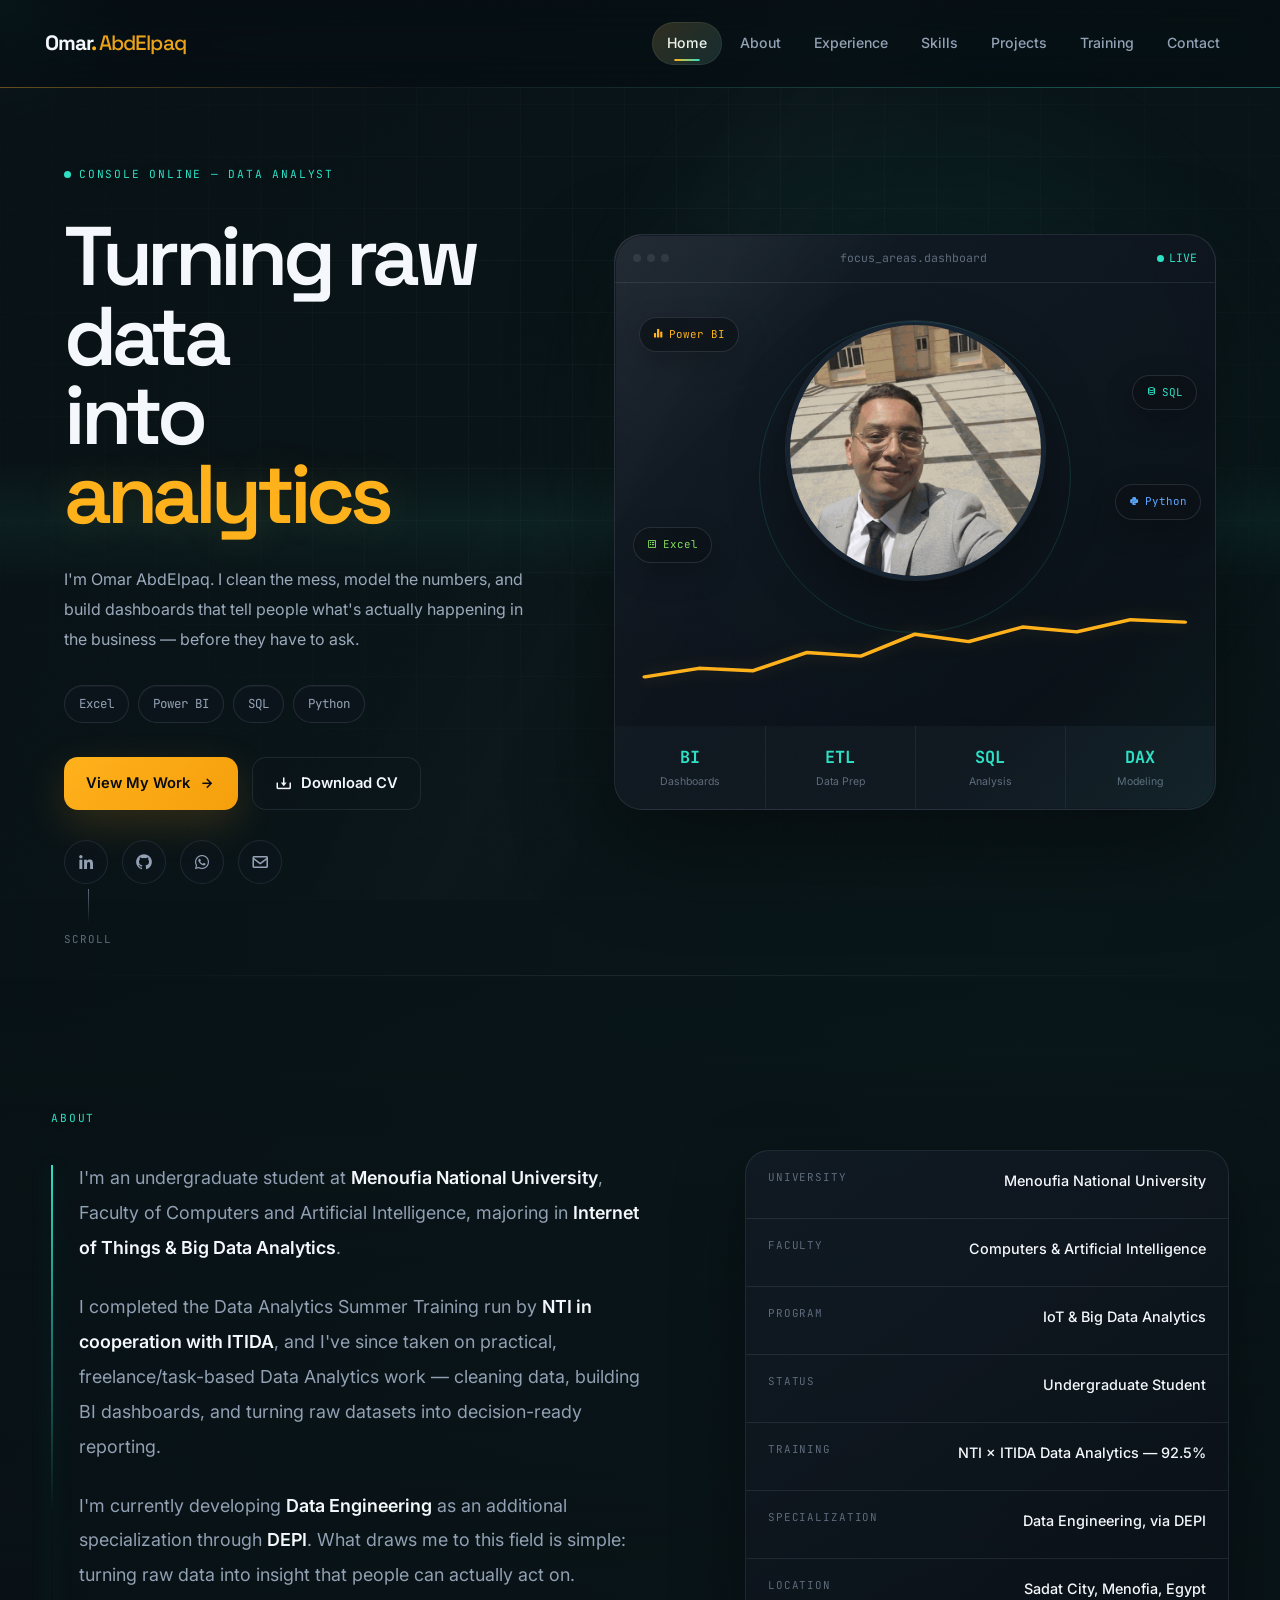
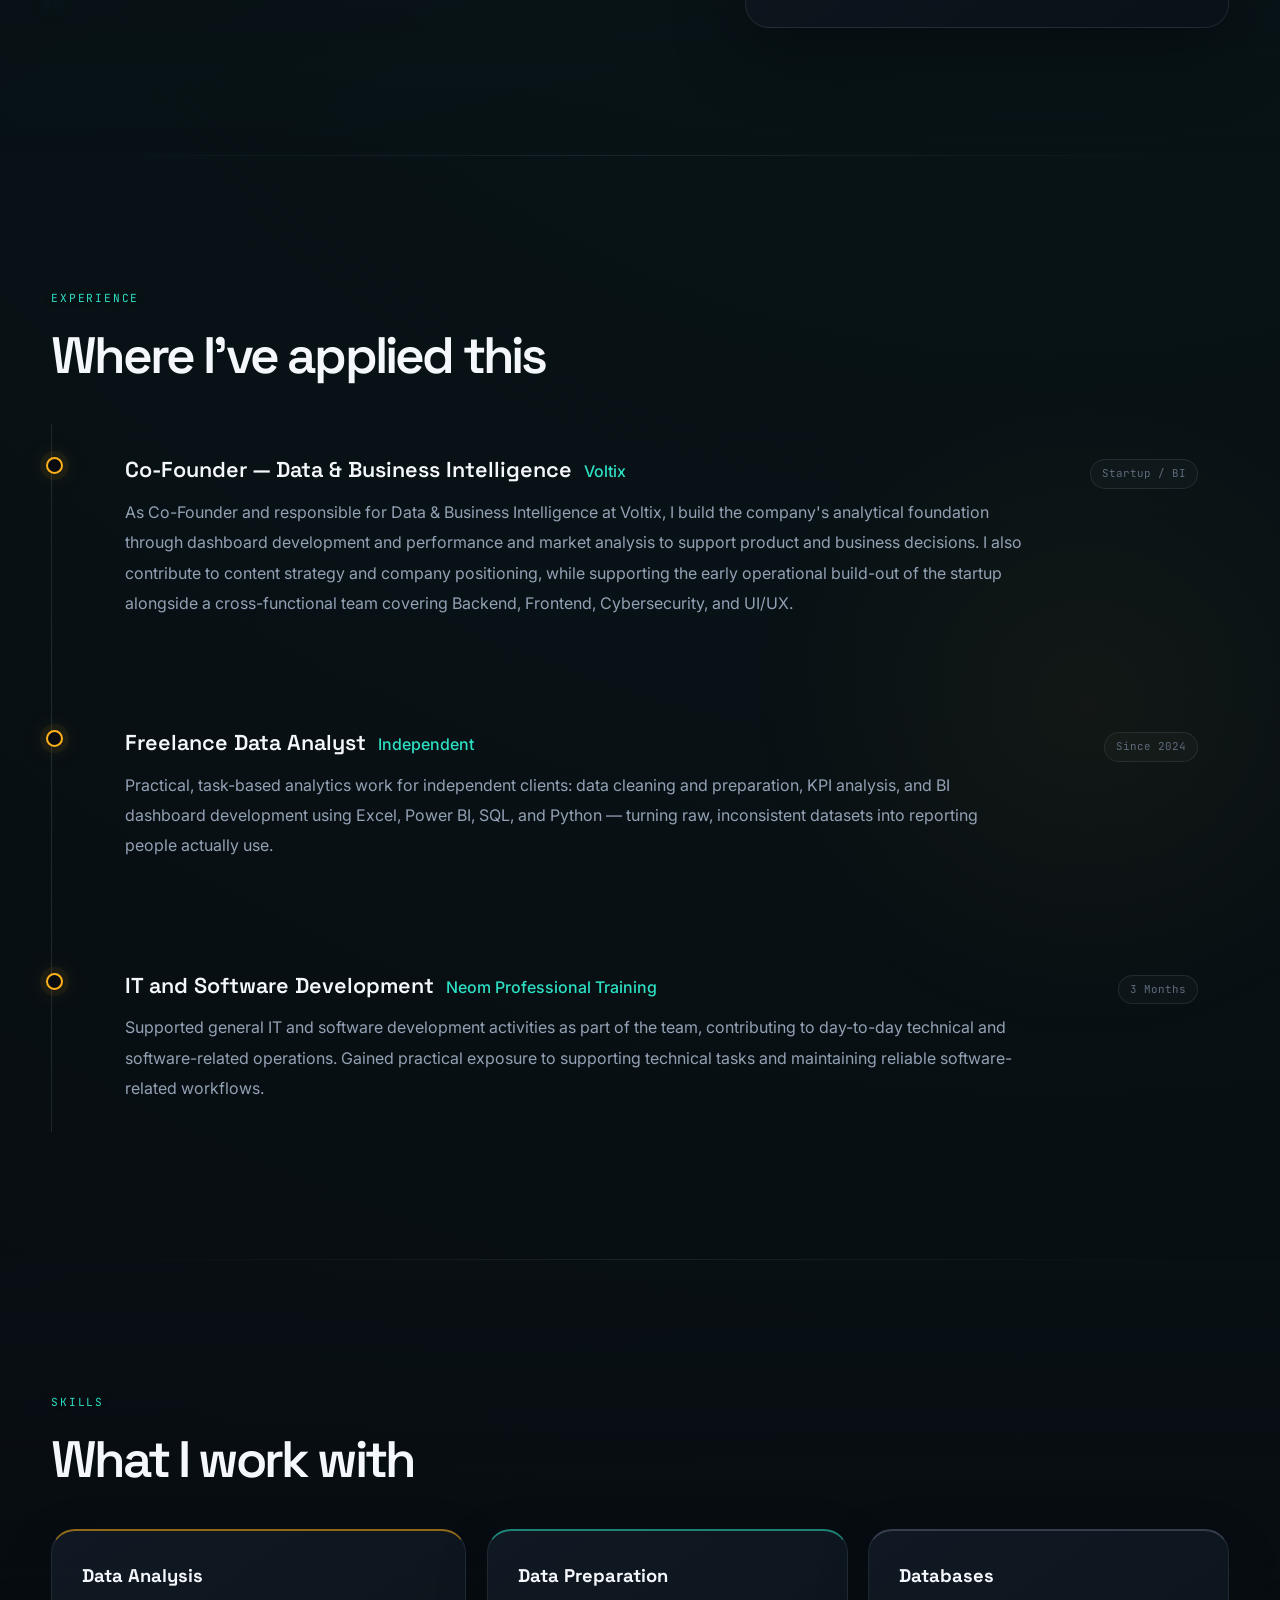
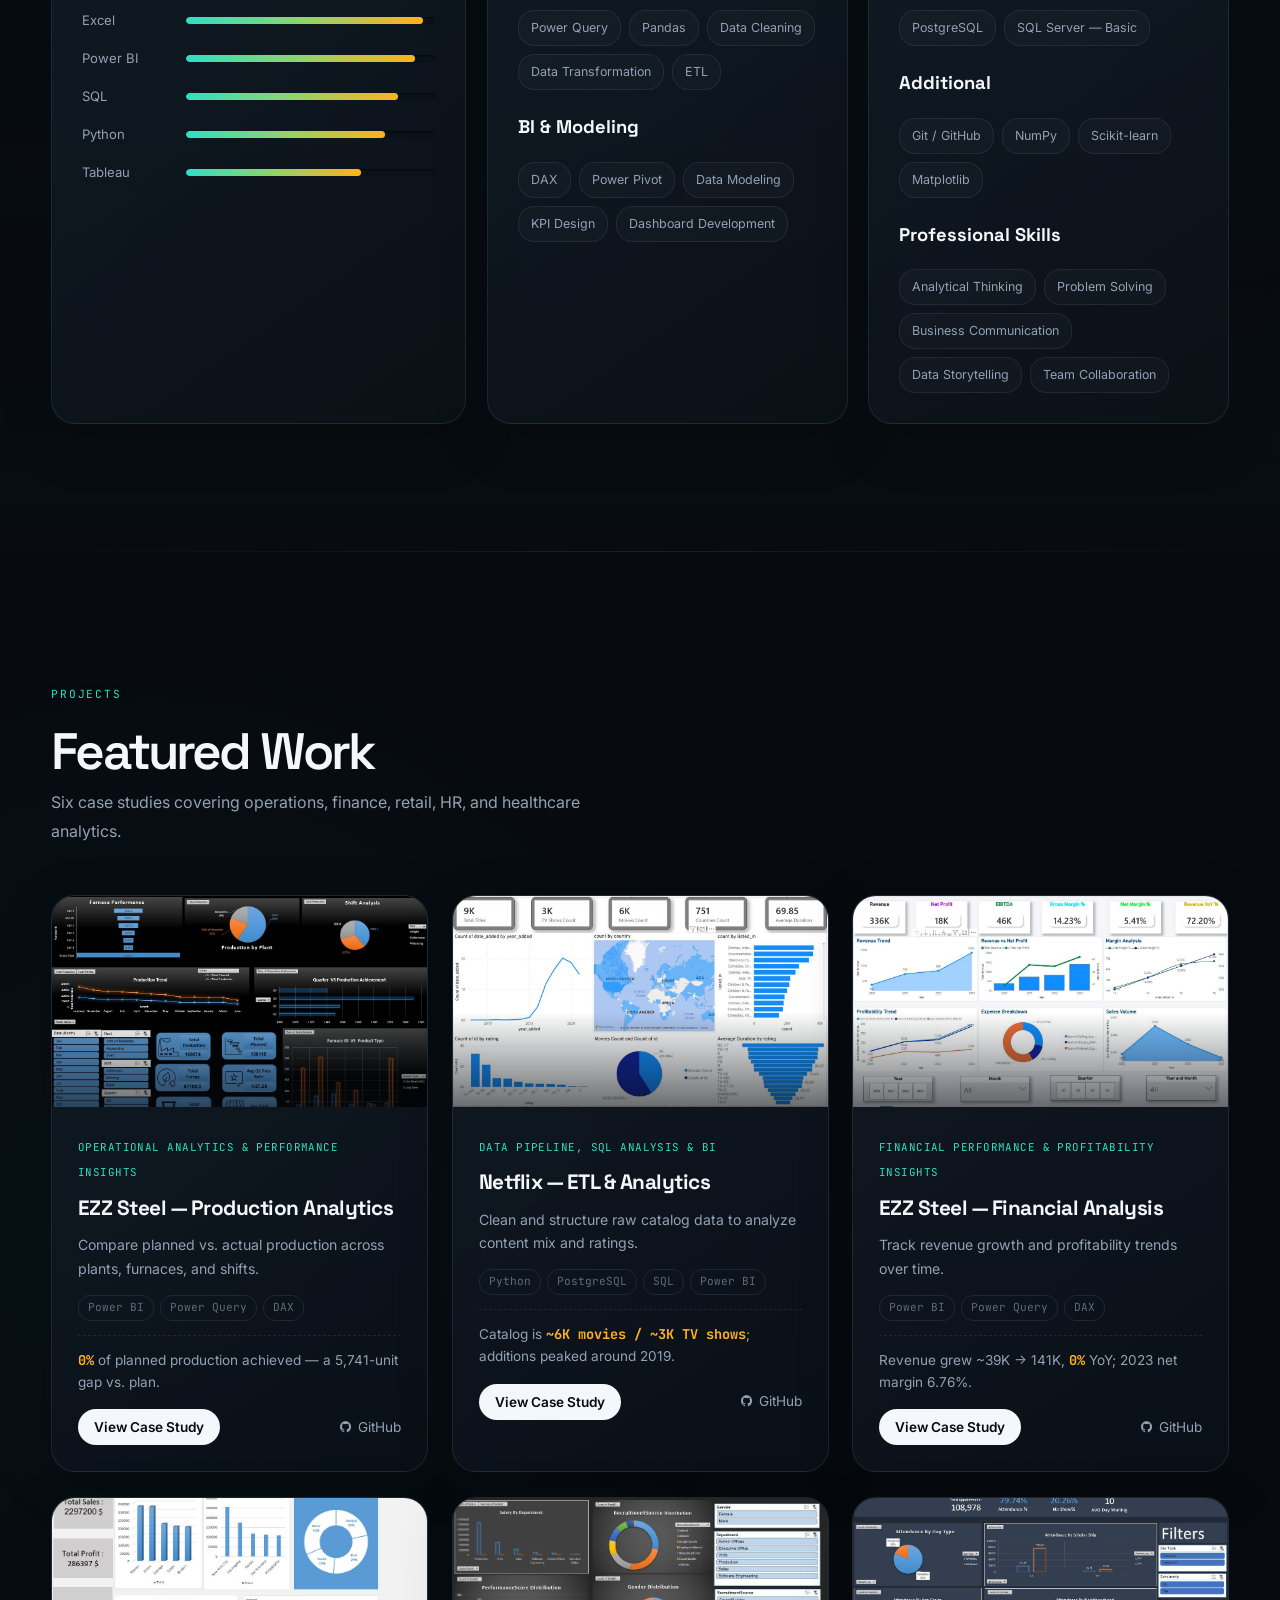
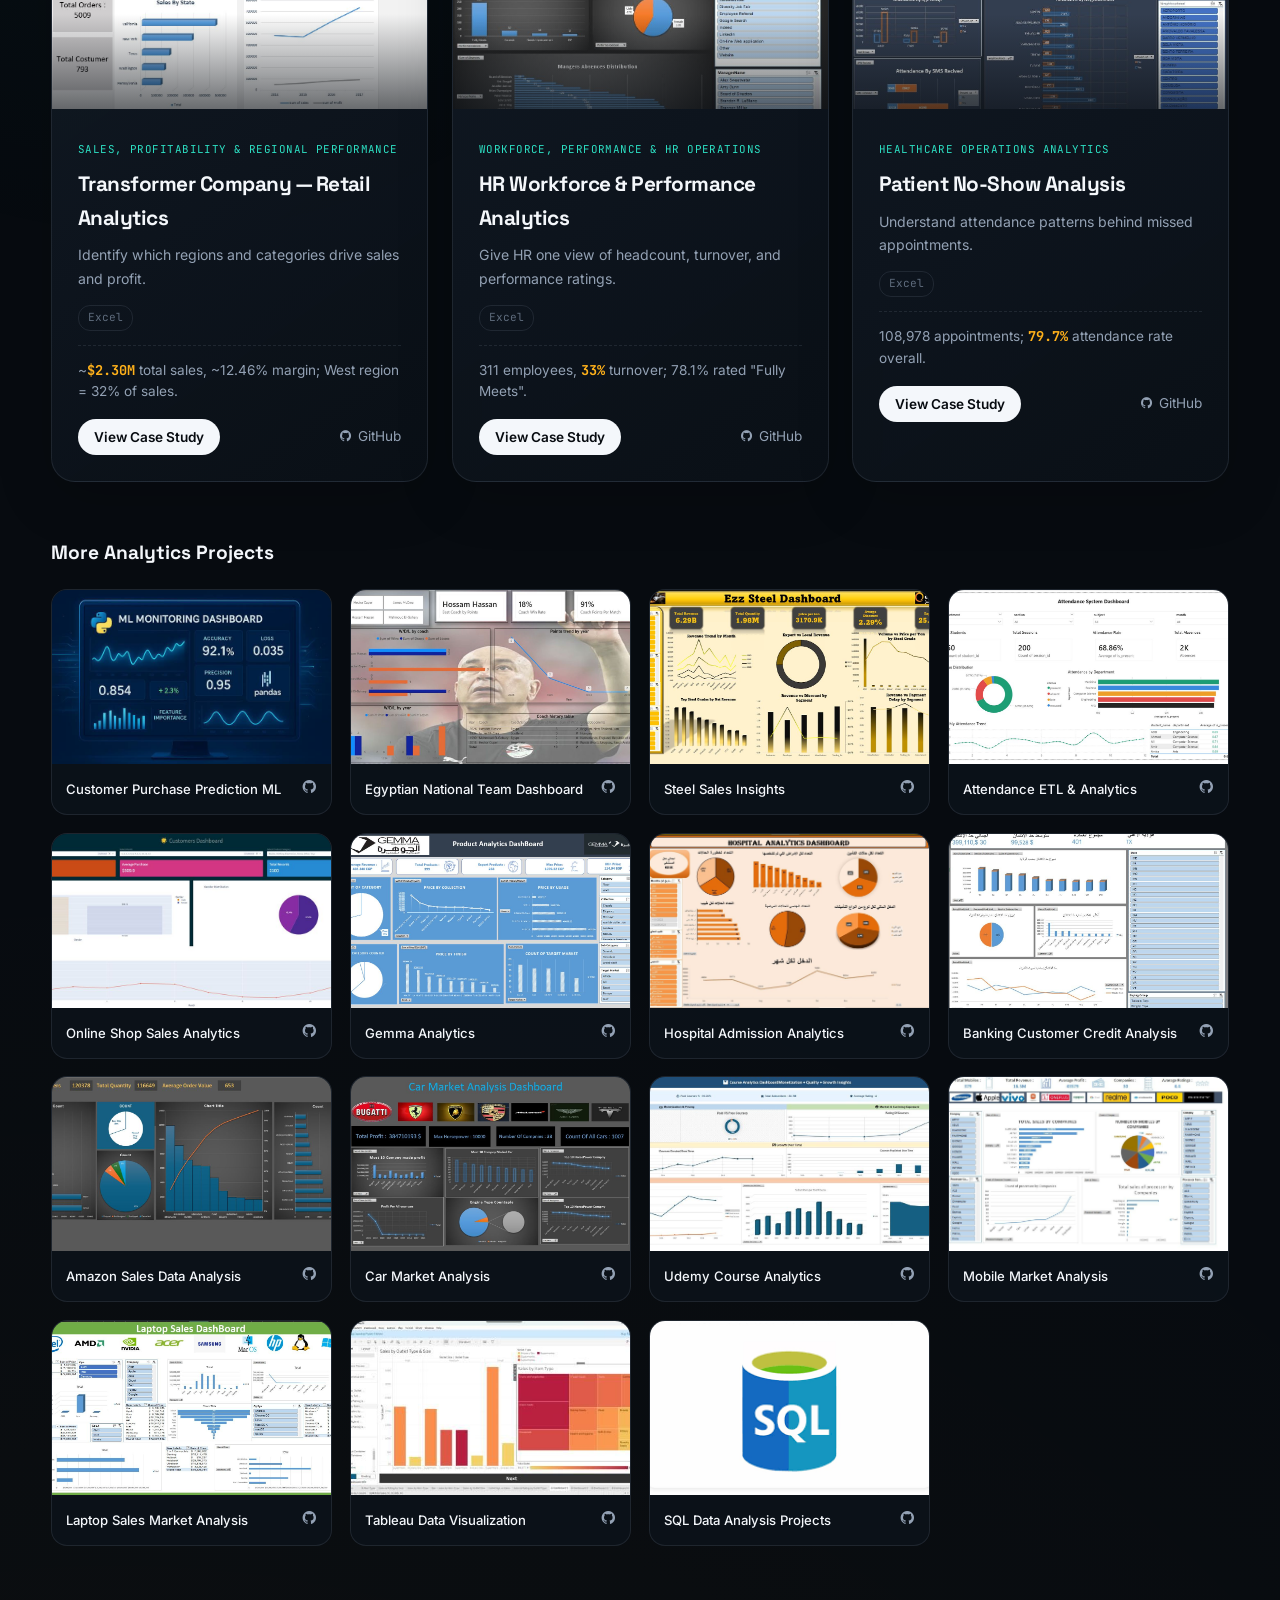
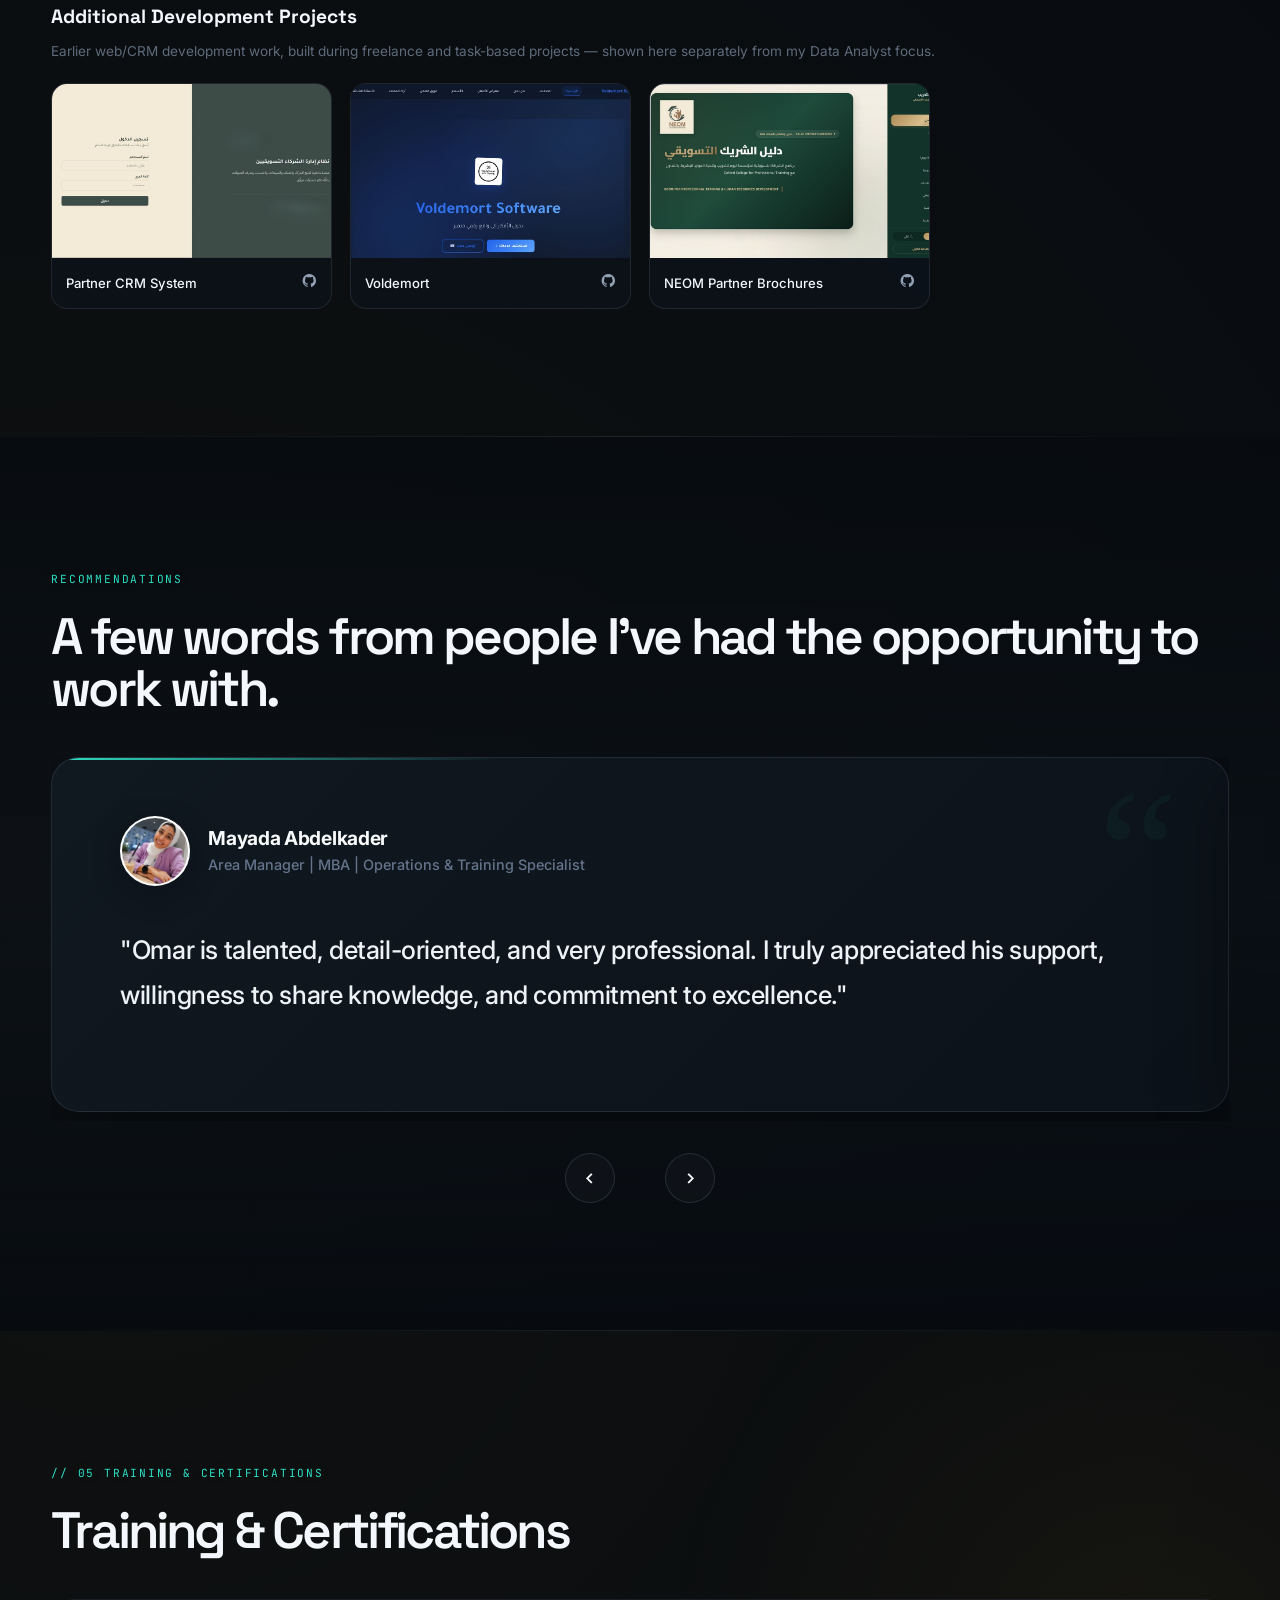
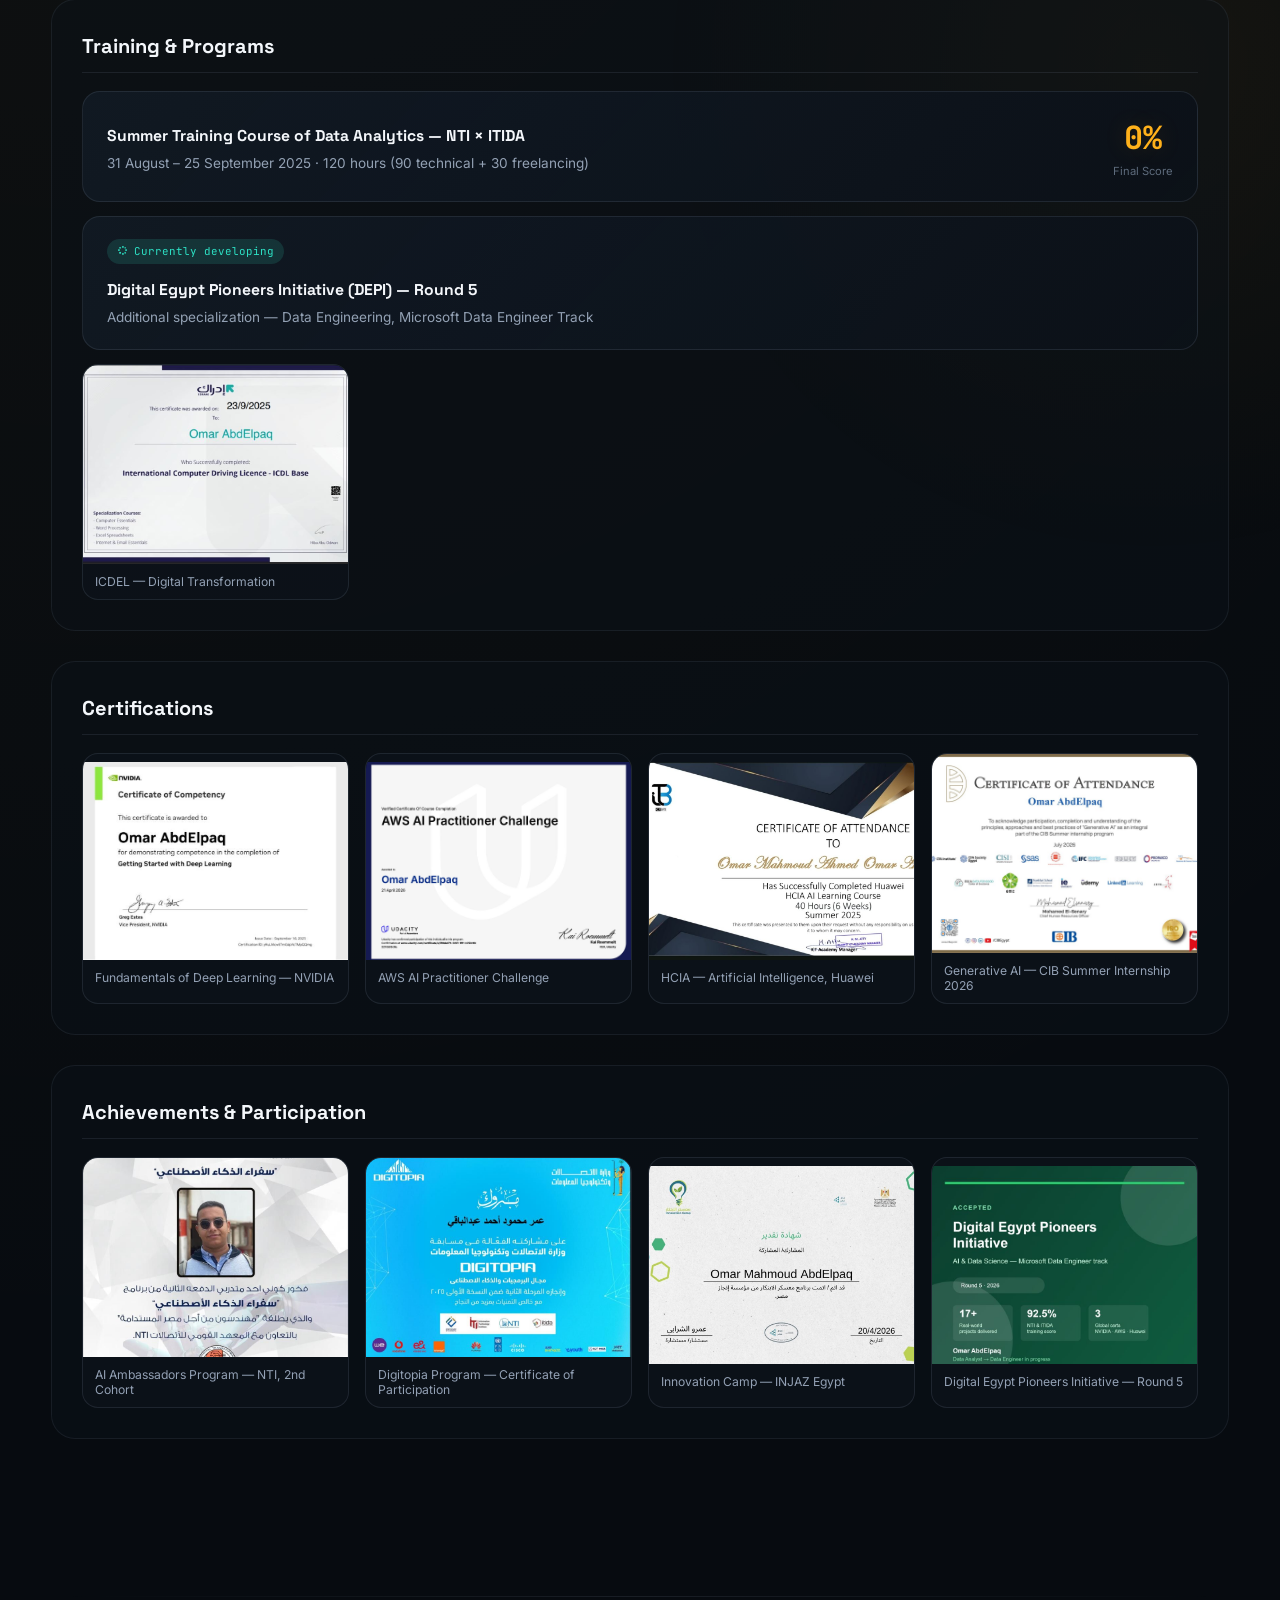
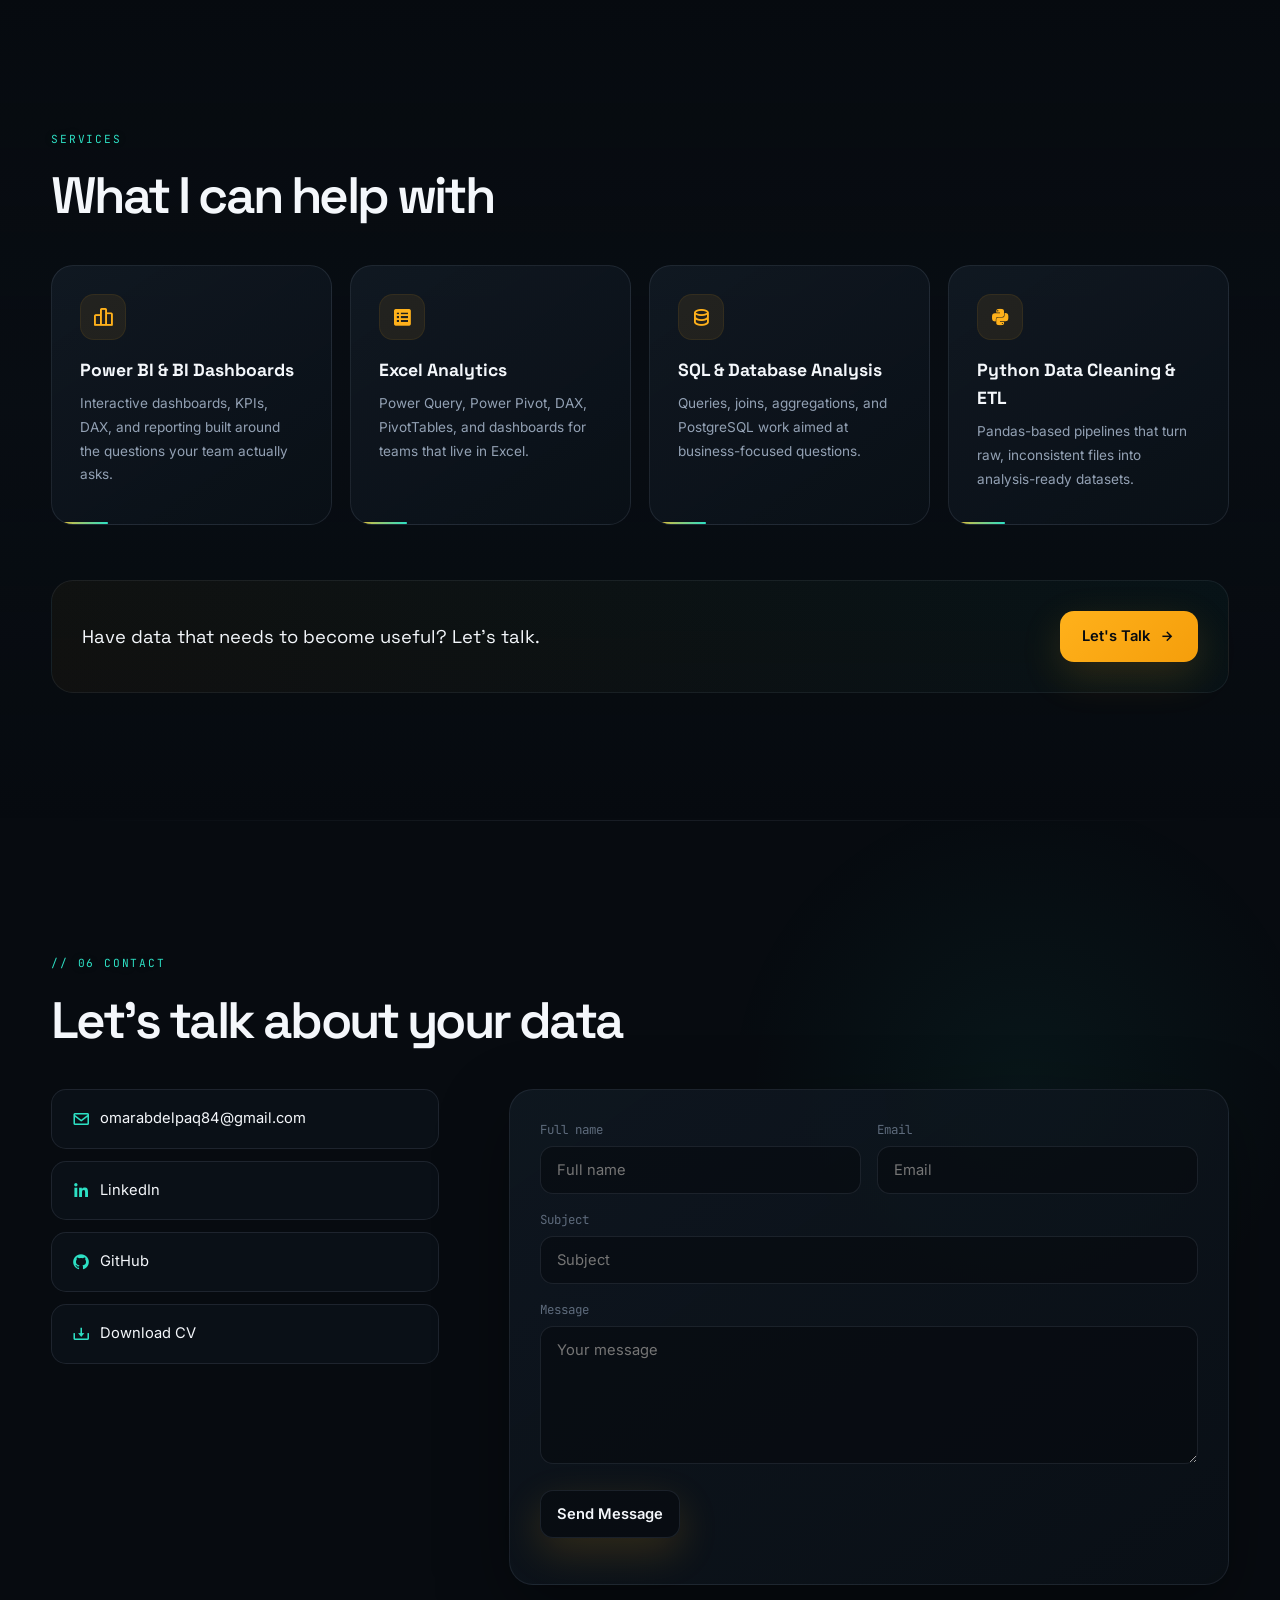
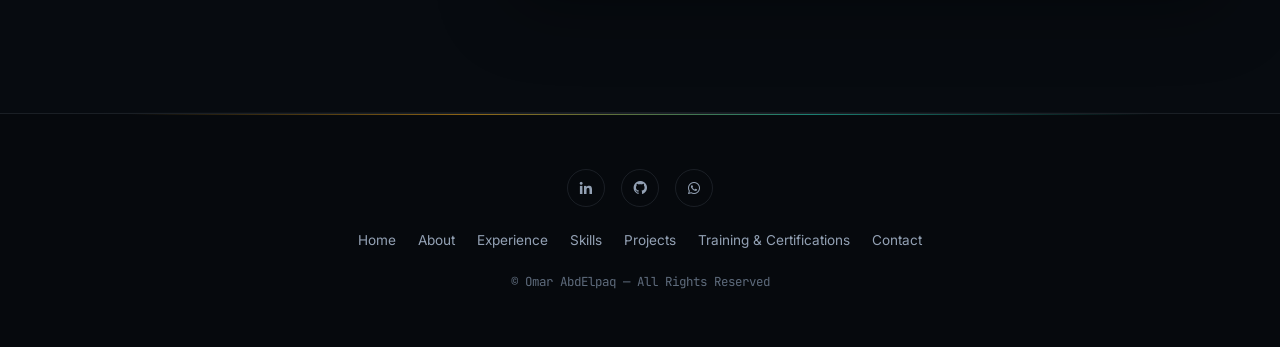
==== commit f1ef819f: "Add files via upload" ====
--- a/index.html
+++ b/index.html
@@ -1,628 +1,752 @@
 <!DOCTYPE html>
 <html lang="en">
 <head>
-    <meta charset="UTF-8">
-    <meta name="viewport" content="width=device-width, initial-scale=1.0">
-    <title>Omar AbdElpaq | Data Analyst</title>
-    <meta name="description" content="Omar AbdElpaq — Data Analyst working with Excel, Power BI, SQL and Python. Portfolio of BI dashboards, ETL pipelines, and business analytics case studies.">
-    <meta name="theme-color" content="#0c0e11">
-    <meta name="author" content="Omar AbdElpaq">
-    <link rel="canonical" href="https://omarabdelpaq84-design.github.io/">
-
-    <!-- Open Graph / Facebook / LinkedIn -->
-    <meta property="og:type" content="website">
-    <meta property="og:title" content="Omar AbdElpaq | Data Analyst">
-    <meta property="og:description" content="Portfolio of Power BI dashboards, SQL & Python analytics, and ETL pipeline case studies by Omar AbdElpaq.">
-    <meta property="og:image" content="img/omar-abdelpaq.png">
-
-    <!-- Twitter -->
-    <meta name="twitter:card" content="summary_large_image">
-    <meta name="twitter:title" content="Omar AbdElpaq | Data Analyst">
-    <meta name="twitter:description" content="Portfolio of Power BI dashboards, SQL & Python analytics, and ETL pipeline case studies by Omar AbdElpaq.">
-    <meta name="twitter:image" content="img/omar-abdelpaq.png">
-
-    <!-- Favicons -->
-    <link rel="icon" type="image/x-icon" href="img/favicon/favicon.ico">
-    <link rel="icon" type="image/png" sizes="32x32" href="img/favicon/favicon-32x32.png">
-    <link rel="icon" type="image/png" sizes="16x16" href="img/favicon/favicon-16x16.png">
-    <link rel="apple-touch-icon" sizes="180x180" href="img/favicon/apple-touch-icon.png">
-    <link rel="manifest" href="img/favicon/site.webmanifest">
-
-    <link rel="stylesheet" href="css/style.css">
-    <link href='https://unpkg.com/boxicons@2.1.4/css/boxicons.min.css' rel='stylesheet'>
-    <link rel="preconnect" href="https://fonts.googleapis.com">
-    <link rel="preconnect" href="https://fonts.gstatic.com" crossorigin>
-    <link href="https://fonts.googleapis.com/css2?family=Sora:wght@500;600;700&family=Inter:wght@400;500;600&family=JetBrains+Mono:wght@400;500;700&display=swap" rel="stylesheet">
+<meta charset="UTF-8">
+<meta name="viewport" content="width=device-width, initial-scale=1.0">
+<title>Omar AbdElpaq | Data Analyst</title>
+<meta name="description" content="Omar AbdElpaq — Data Analyst working with Excel, Power BI, SQL and Python. Portfolio of BI dashboards, ETL pipelines, and business analytics case studies.">
+<meta name="theme-color" content="#0A0F14">
+<meta name="author" content="Omar AbdElpaq">
+<link rel="canonical" href="https://omarabdelpaq84-design.github.io/">
+
+<meta property="og:type" content="website">
+<meta property="og:title" content="Omar AbdElpaq | Data Analyst">
+<meta property="og:description" content="Portfolio of Power BI dashboards, SQL & Python analytics, and ETL pipeline case studies by Omar AbdElpaq.">
+<meta property="og:image" content="img/omar-abdelpaq.png">
+
+<meta name="twitter:card" content="summary_large_image">
+<meta name="twitter:title" content="Omar AbdElpaq | Data Analyst">
+<meta name="twitter:description" content="Portfolio of Power BI dashboards, SQL & Python analytics, and ETL pipeline case studies by Omar AbdElpaq.">
+<meta name="twitter:image" content="img/omar-abdelpaq.png">
+
+<link rel="icon" type="image/x-icon" href="img/favicon/favicon.png">
+<link rel="icon" type="image/png" sizes="32x32" href="img/favicon/favicon.png">
+<link rel="icon" type="image/png" sizes="16x16" href="img/favicon/favicon.png">
+<link rel="apple-touch-icon" sizes="180x180" href="img/favicon/favicon.png">
+<link rel="manifest" href="img/favicon/site.webmanifest">
+
+<link rel="stylesheet" href="css/style.css">
+<link href='https://unpkg.com/boxicons@2.1.4/css/boxicons.min.css' rel='stylesheet'>
+<link rel="preconnect" href="https://fonts.googleapis.com">
+<link rel="preconnect" href="https://fonts.gstatic.com" crossorigin>
+<link href="https://fonts.googleapis.com/css2?family=Space+Grotesk:wght@500;600;700&family=Inter:wght@400;500;600;700&family=JetBrains+Mono:wght@400;500;600;700&display=swap" rel="stylesheet">
 </head>
 <body>
 
-    <header class="header">
-        <a href="#home" class="logo">Omar <span>AbdElpaq</span></a>
-        <button id="menu-icon" class="bx bx-menu" aria-label="Toggle navigation menu" aria-expanded="false"></button>
-        <nav class="navbar">
-            <a href="#home" class="active">Home</a>
-            <a href="#about">About</a>
-            <a href="#experience">Experience</a>
-            <a href="#skills">Skills</a>
-            <a href="#projects">Projects</a>
-            <a href="#training">Training &amp; Certifications</a>
-            <a href="#contact">Contact</a>
-        </nav>
-    </header>
-
-    <!-- =========================== HERO =========================== -->
-    <section class="home" id="home">
-        <div class="home-content">
-            <span class="eyebrow">Data Analyst</span>
-            <h1>I'm Omar AbdElpaq —<br>a <span class="accent">Data Analyst.</span></h1>
-            <p class="lede">I turn raw, messy data into clean, decision-ready analysis — through data preparation, BI dashboards, and reporting that helps teams see what's actually happening in the business.</p>
-
-            <div class="tool-row">
-                <span class="tool-chip">Excel</span>
-                <span class="tool-chip">Power BI</span>
-                <span class="tool-chip">SQL</span>
-                <span class="tool-chip">Python</span>
+<div class="grain"></div>
+<div class="progress-rail"><div class="progress-fill" id="progress-fill"></div></div>
+
+<header class="header" id="header">
+  <a href="#home" class="logo">Omar<span>.</span><span class="logo-tag">AbdElpaq</span></a>
+  <button id="menu-icon" class="bx bx-menu" aria-label="Toggle navigation menu" aria-expanded="false"></button>
+  <nav class="navbar" id="navbar">
+    <a href="#home" class="active" data-idx="00">Home</a>
+    <a href="#about" data-idx="01">About</a>
+    <a href="#experience" data-idx="02">Experience</a>
+    <a href="#skills" data-idx="03">Skills</a>
+    <a href="#projects" data-idx="04">Projects</a>
+    <a href="#training" data-idx="05">Training</a>
+    <a href="#contact" data-idx="06">Contact</a>
+  </nav>
+</header>
+
+<!-- =========================== HERO / CONSOLE =========================== -->
+<section class="home" id="home">
+  <div class="console-grid" aria-hidden="true"></div>
+  <div class="scan-line" aria-hidden="true"></div>
+
+  <div class="home-content">
+    <span class="eyebrow" data-reveal><span class="status-dot"></span>console online — data analyst</span>
+    <h1 data-reveal>
+      <span class="type-line" id="type-line">Turning raw data</span><br>
+      into <span class="accent" id="accent-word">insight</span>
+    </h1>
+    <p class="lede" data-reveal>I'm Omar AbdElpaq. I clean the mess, model the numbers, and build dashboards that tell people what's actually happening in the business — before they have to ask.</p>
+
+    <div class="tool-row" data-reveal>
+      <span class="tool-chip">Excel</span>
+      <span class="tool-chip">Power BI</span>
+      <span class="tool-chip">SQL</span>
+      <span class="tool-chip">Python</span>
+    </div>
+
+    <div class="btn-group" data-reveal>
+      <a href="#projects" class="btn btn-primary"><span>View My Work</span><i class='bx bx-right-arrow-alt'></i></a>
+      <a href="docs/Omar-AbdElpaq-CV.pdf" download class="btn btn-ghost"><i class='bx bx-download'></i><span>Download CV</span></a>
+    </div>
+
+    <div class="social-icons" data-reveal>
+      <a target="_blank" rel="noopener noreferrer" href="https://www.linkedin.com/in/eng-omar-abdelpaq/" aria-label="LinkedIn"><i class='bx bxl-linkedin'></i></a>
+      <a target="_blank" rel="noopener noreferrer" href="https://github.com/omarabdelpaq84-design" aria-label="GitHub"><i class='bx bxl-github'></i></a>
+      <a target="_blank" rel="noopener noreferrer" href="https://wa.me/201018625471" aria-label="WhatsApp"><i class='bx bxl-whatsapp'></i></a>
+      <a target="_blank" rel="noopener noreferrer" href="mailto:omarabdelpaq84@gmail.com" aria-label="Email"><i class='bx bx-envelope'></i></a>
+    </div>
+  </div>
+
+  <div class="home-visual" data-reveal>
+    <div class="console-panel">
+      <div class="console-head">
+        <span class="console-dots"><i></i><i></i><i></i></span>
+        <span class="console-title">focus_areas.dashboard</span>
+        <span class="console-live"><span class="status-dot"></span>LIVE</span>
+      </div>
+
+      <div class="console-photo">
+        <img src="img/omar-abdelpaq.png" alt="Portrait of Omar AbdElpaq">
+        <span class="hero-float-badge hero-badge-powerbi"><i class='bx bxs-bar-chart-alt-2'></i>Power BI</span>
+        <span class="hero-float-badge hero-badge-sql"><i class='bx bx-data'></i>SQL</span>
+        <span class="hero-float-badge hero-badge-excel"><i class='bx bx-spreadsheet'></i>Excel</span>
+        <span class="hero-float-badge hero-badge-python"><i class='bx bxl-python'></i>Python</span>
+      </div>
+
+      <div class="console-chart">
+        <svg viewBox="0 0 300 70" preserveAspectRatio="none" id="hero-sparkline">
+          <polyline id="hero-sparkline-line" points="0,55 30,48 60,50 90,35 120,38 150,20 180,26 210,14 240,18 270,8 300,10" />
+        </svg>
+      </div>
+
+      <div class="kpi-grid">
+        <div class="kpi-item"><div class="kpi-value" data-count="0" data-suffix="">BI</div><div class="kpi-label">Dashboards</div></div>
+        <div class="kpi-item"><div class="kpi-value">ETL</div><div class="kpi-label">Data Prep</div></div>
+        <div class="kpi-item"><div class="kpi-value">SQL</div><div class="kpi-label">Analysis</div></div>
+        <div class="kpi-item"><div class="kpi-value">DAX</div><div class="kpi-label">Modeling</div></div>
+      </div>
+    </div>
+  </div>
+
+  <a href="#about" class="scroll-cue" aria-label="Scroll to About"><span></span>scroll</a>
+</section>
+
+<!-- =========================== ABOUT =========================== -->
+<section class="about" id="about">
+  <div class="section-inner">
+    <span class="eyebrow" data-reveal>About</span>
+    <div class="about-grid">
+      <div class="about-text" data-reveal>
+        <p>I'm an undergraduate student at <strong>Menoufia National University</strong>, Faculty of Computers and Artificial Intelligence, majoring in <strong>Internet of Things &amp; Big Data Analytics</strong>.</p>
+        <p>I completed the Data Analytics Summer Training run by <strong>NTI in cooperation with ITIDA</strong>, and I've since taken on practical, freelance/task-based Data Analytics work — cleaning data, building BI dashboards, and turning raw datasets into decision-ready reporting.</p>
+        <p>I'm currently developing <strong>Data Engineering</strong> as an additional specialization through <strong>DEPI</strong>. What draws me to this field is simple: turning raw data into insight that people can actually act on.</p>
+      </div>
+      <div class="fact-list" data-reveal>
+        <div class="fact-item"><span class="fact-k">University</span><span class="fact-v">Menoufia National University</span></div>
+        <div class="fact-item"><span class="fact-k">Faculty</span><span class="fact-v">Computers &amp; Artificial Intelligence</span></div>
+        <div class="fact-item"><span class="fact-k">Program</span><span class="fact-v">IoT &amp; Big Data Analytics</span></div>
+        <div class="fact-item"><span class="fact-k">Status</span><span class="fact-v">Undergraduate Student</span></div>
+        <div class="fact-item"><span class="fact-k">Training</span><span class="fact-v">NTI × ITIDA Data Analytics — 92.5%</span></div>
+        <div class="fact-item"><span class="fact-k">Specialization</span><span class="fact-v">Data Engineering, via DEPI</span></div>
+        <div class="fact-item"><span class="fact-k">Location</span><span class="fact-v">Sadat City, Menofia, Egypt</span></div>
+      </div>
+    </div>
+  </div>
+</section>
+
+<!-- =========================== EXPERIENCE =========================== -->
+<section class="experience" id="experience">
+  <div class="section-inner">
+    <span class="eyebrow" data-reveal>Experience</span>
+    <div class="section-head" data-reveal><h2>Where I've applied this</h2></div>
+
+    <div class="timeline">
+      <div class="exp-card" data-reveal>
+        <div class="exp-meta">
+          <h3>Co-Founder — Data &amp; Business Intelligence</h3>
+          <div class="exp-org">Voltix</div>
+          <span class="exp-tag">Startup / BI</span>
+        </div>
+        <div class="exp-body">
+          <p>As Co-Founder and responsible for Data &amp; Business Intelligence at Voltix, I build the company's analytical foundation through dashboard development and performance and market analysis to support product and business decisions. I also contribute to content strategy and company positioning, while supporting the early operational build-out of the startup alongside a cross-functional team covering Backend, Frontend, Cybersecurity, and UI/UX.</p>
+        </div>
+      </div>
+
+      <div class="exp-card" data-reveal>
+        <div class="exp-meta">
+          <h3>Freelance Data Analyst</h3>
+          <div class="exp-org">Independent</div>
+          <span class="exp-tag">Since 2024</span>
+        </div>
+        <div class="exp-body">
+          <p>Practical, task-based analytics work for independent clients: data cleaning and preparation, KPI analysis, and BI dashboard development using Excel, Power BI, SQL, and Python — turning raw, inconsistent datasets into reporting people actually use.</p>
+        </div>
+      </div>
+
+      <div class="exp-card" data-reveal>
+        <div class="exp-meta">
+          <h3>IT and Software Development</h3>
+          <div class="exp-org">Neom Professional Training</div>
+          <span class="exp-tag">3 Months</span>
+        </div>
+        <div class="exp-body">
+          <p>Supported general IT and software development activities as part of the team, contributing to day-to-day technical and software-related operations. Gained practical exposure to supporting technical tasks and maintaining reliable software-related workflows.</p>
+        </div>
+      </div>
+    </div>
+  </div>
+</section>
+
+<!-- =========================== SKILLS =========================== -->
+<section class="skills" id="skills">
+  <div class="section-inner">
+    <span class="eyebrow" data-reveal>Skills</span>
+    <div class="section-head" data-reveal><h2>What I work with</h2></div>
+
+    <div class="skills-grid">
+      <div class="skill-group" data-reveal>
+        <h4>Data Analysis</h4>
+        <div class="meter-row"><span>Excel</span><div class="meter"><span style="--to:95%"></span></div></div>
+        <div class="meter-row"><span>Power BI</span><div class="meter"><span style="--to:92%"></span></div></div>
+        <div class="meter-row"><span>SQL</span><div class="meter"><span style="--to:85%"></span></div></div>
+        <div class="meter-row"><span>Python</span><div class="meter"><span style="--to:80%"></span></div></div>
+        <div class="meter-row"><span>Tableau</span><div class="meter"><span style="--to:70%"></span></div></div>
+      </div>
+      <div class="skill-group" data-reveal>
+        <h4>Data Preparation</h4>
+        <div class="chip-row">
+          <span class="chip">Power Query</span><span class="chip">Pandas</span><span class="chip">Data Cleaning</span><span class="chip">Data Transformation</span><span class="chip">ETL</span>
+        </div>
+        <h4 class="mt">BI &amp; Modeling</h4>
+        <div class="chip-row">
+          <span class="chip">DAX</span><span class="chip">Power Pivot</span><span class="chip">Data Modeling</span><span class="chip">KPI Design</span><span class="chip">Dashboard Development</span>
+        </div>
+      </div>
+      <div class="skill-group" data-reveal>
+        <h4>Databases</h4>
+        <div class="chip-row">
+          <span class="chip">PostgreSQL</span><span class="chip">SQL Server — Basic</span>
+        </div>
+        <h4 class="mt">Additional</h4>
+        <div class="chip-row">
+          <span class="chip">Git / GitHub</span><span class="chip">NumPy</span><span class="chip">Scikit-learn</span><span class="chip">Matplotlib</span>
+        </div>
+        <h4 class="mt">Professional Skills</h4>
+        <div class="chip-row">
+          <span class="chip">Analytical Thinking</span><span class="chip">Problem Solving</span><span class="chip">Business Communication</span><span class="chip">Data Storytelling</span><span class="chip">Team Collaboration</span>
+        </div>
+      </div>
+    </div>
+  </div>
+</section>
+
+<!-- =========================== PROJECTS =========================== -->
+<section class="projects" id="projects">
+  <div class="section-inner">
+    <span class="eyebrow" data-reveal>Projects</span>
+    <div class="section-head" data-reveal>
+      <h2>Featured Work</h2>
+      <p>Six case studies covering operations, finance, retail, HR, and healthcare analytics.</p>
+    </div>
+
+    <div class="projects-featured-grid">
+      <article class="proj-card" data-reveal>
+        <div class="proj-thumb"><img src="img/ezz-steel-production-analytics.jpg" alt="EZZ Steel Production Analytics dashboard" loading="lazy"></div>
+        <div class="proj-body">
+          <span class="proj-sub">Operational Analytics &amp; Performance Insights</span>
+          <h3>EZZ Steel — Production Analytics</h3>
+          <p class="proj-problem">Compare planned vs. actual production across plants, furnaces, and shifts.</p>
+          <div class="proj-tools"><span>Power BI</span><span>Power Query</span><span>DAX</span></div>
+          <div class="proj-insight"><strong class="count-up" data-target="95.8" data-suffix="%">0%</strong> of planned production achieved — a 5,741-unit gap vs. plan.</div>
+          <div class="proj-actions">
+            <button type="button" data-case-study="ezz-production">View Case Study</button>
+            <a href="https://github.com/omarabdelpaq84-design/ezz-steel-production-analytics" target="_blank" rel="noopener noreferrer"><i class='bx bxl-github'></i> GitHub</a>
+          </div>
+        </div>
+      </article>
+
+      <article class="proj-card" data-reveal>
+        <div class="proj-thumb"><img src="img/netflix-etl-analytics.jpg" alt="Netflix ETL analytics dashboard" loading="lazy"></div>
+        <div class="proj-body">
+          <span class="proj-sub">Data Pipeline, SQL Analysis &amp; BI</span>
+          <h3>Netflix — ETL &amp; Analytics</h3>
+          <p class="proj-problem">Clean and structure raw catalog data to analyze content mix and ratings.</p>
+          <div class="proj-tools"><span>Python</span><span>PostgreSQL</span><span>SQL</span><span>Power BI</span></div>
+          <div class="proj-insight">Catalog is <strong>~6K movies / ~3K TV shows</strong>; additions peaked around 2019.</div>
+          <div class="proj-actions">
+            <button type="button" data-case-study="netflix-etl">View Case Study</button>
+            <a href="https://github.com/omarabdelpaq84-design/netflix-etl-analytics" target="_blank" rel="noopener noreferrer"><i class='bx bxl-github'></i> GitHub</a>
+          </div>
+        </div>
+      </article>
+
+      <article class="proj-card" data-reveal>
+        <div class="proj-thumb"><img src="img/ezz-steel-financial-analysis-powerbi.jpg" alt="EZZ Steel Financial Analysis dashboard" loading="lazy"></div>
+        <div class="proj-body">
+          <span class="proj-sub">Financial Performance &amp; Profitability Insights</span>
+          <h3>EZZ Steel — Financial Analysis</h3>
+          <p class="proj-problem">Track revenue growth and profitability trends over time.</p>
+          <div class="proj-tools"><span>Power BI</span><span>Power Query</span><span>DAX</span></div>
+          <div class="proj-insight">Revenue grew ~39K → 141K, <strong class="count-up" data-target="72.2" data-suffix="%">0%</strong> YoY; 2023 net margin 6.76%.</div>
+          <div class="proj-actions">
+            <button type="button" data-case-study="ezz-financial">View Case Study</button>
+            <a href="https://github.com/omarabdelpaq84-design/ezz-steel-financial-analysis-powerbi" target="_blank" rel="noopener noreferrer"><i class='bx bxl-github'></i> GitHub</a>
+          </div>
+        </div>
+      </article>
+
+      <article class="proj-card" data-reveal>
+        <div class="proj-thumb"><img src="img/retail-sales-profitability.jpg" alt="Transformer Company retail analytics dashboard" loading="lazy"></div>
+        <div class="proj-body">
+          <span class="proj-sub">Sales, Profitability &amp; Regional Performance</span>
+          <h3>Transformer Company — Retail Analytics</h3>
+          <p class="proj-problem">Identify which regions and categories drive sales and profit.</p>
+          <div class="proj-tools"><span>Excel</span></div>
+          <div class="proj-insight">~<strong>$2.30M</strong> total sales, ~12.46% margin; West region = 32% of sales.</div>
+          <div class="proj-actions">
+            <button type="button" data-case-study="transformer-retail">View Case Study</button>
+            <a href="https://github.com/omarabdelpaq84-design/transformer-retail-sales-performance" target="_blank" rel="noopener noreferrer"><i class='bx bxl-github'></i> GitHub</a>
+          </div>
+        </div>
+      </article>
+
+      <article class="proj-card" data-reveal>
+        <div class="proj-thumb"><img src="img/hr-workforce-analytics.jpg" alt="HR Workforce Analytics dashboard" loading="lazy"></div>
+        <div class="proj-body">
+          <span class="proj-sub">Workforce, Performance &amp; HR Operations</span>
+          <h3>HR Workforce &amp; Performance Analytics</h3>
+          <p class="proj-problem">Give HR one view of headcount, turnover, and performance ratings.</p>
+          <div class="proj-tools"><span>Excel</span></div>
+          <div class="proj-insight">311 employees, <strong class="count-up" data-target="33" data-suffix="%">0%</strong> turnover; 78.1% rated "Fully Meets".</div>
+          <div class="proj-actions">
+            <button type="button" data-case-study="hr-workforce">View Case Study</button>
+            <a href="https://github.com/omarabdelpaq84-design/hr-workforce-analytics-dashboard" target="_blank" rel="noopener noreferrer"><i class='bx bxl-github'></i> GitHub</a>
+          </div>
+        </div>
+      </article>
+
+      <article class="proj-card" data-reveal>
+        <div class="proj-thumb"><img src="img/patient-appointment-attendance.jpg" alt="Patient No-Show Analysis dashboard" loading="lazy"></div>
+        <div class="proj-body">
+          <span class="proj-sub">Healthcare Operations Analytics</span>
+          <h3>Patient No-Show Analysis</h3>
+          <p class="proj-problem">Understand attendance patterns behind missed appointments.</p>
+          <div class="proj-tools"><span>Excel</span></div>
+          <div class="proj-insight">108,978 appointments; <strong class="count-up" data-target="79.74" data-suffix="%">0%</strong> attendance rate overall.</div>
+          <div class="proj-actions">
+            <button type="button" data-case-study="patient-noshow">View Case Study</button>
+            <a href="https://github.com/omarabdelpaq84-design/patient-appointment-attendance-analysis" target="_blank" rel="noopener noreferrer"><i class='bx bxl-github'></i> GitHub</a>
+          </div>
+        </div>
+      </article>
+    </div>
+
+    <h3 class="subsection-title" data-reveal>More Analytics Projects</h3>
+    <div class="more-projects-grid" data-reveal>
+      <div class="mini-card"><div class="mini-thumb"><img src="img/customer-purchase-prediction-ml.jpg" alt="Customer Purchase Prediction ML" loading="lazy"></div><div class="mini-body"><h4>Customer Purchase Prediction ML</h4><a href="https://github.com/omarabdelpaq84-design/Customer-Purchase-Prediction-ML" target="_blank" rel="noopener noreferrer" aria-label="GitHub repo"><i class='bx bxl-github'></i></a></div></div>
+      <div class="mini-card"><div class="mini-thumb"><img src="img/egyptian-national-team-powerbi-dashboard.jpg" alt="Egyptian National Team Power BI Dashboard" loading="lazy"></div><div class="mini-body"><h4>Egyptian National Team Dashboard</h4><a href="https://github.com/omarabdelpaq84-design/Egyptian-National-Team-PowerBI-Dashboard" target="_blank" rel="noopener noreferrer" aria-label="GitHub repo"><i class='bx bxl-github'></i></a></div></div>
+      <div class="mini-card"><div class="mini-thumb"><img src="img/steel-sales-insights.jpg" alt="Steel Sales Insights" loading="lazy"></div><div class="mini-body"><h4>Steel Sales Insights</h4><a href="https://github.com/omarabdelpaq84-design/steel-sales-insights" target="_blank" rel="noopener noreferrer" aria-label="GitHub repo"><i class='bx bxl-github'></i></a></div></div>
+      <div class="mini-card"><div class="mini-thumb"><img src="img/attendance-etl-analytics.jpg" alt="Attendance ETL & Analytics" loading="lazy"></div><div class="mini-body"><h4>Attendance ETL &amp; Analytics</h4><a href="https://github.com/omarabdelpaq84-design/attendance-etl-analytics" target="_blank" rel="noopener noreferrer" aria-label="GitHub repo"><i class='bx bxl-github'></i></a></div></div>
+      <div class="mini-card"><div class="mini-thumb"><img src="img/online-shop-sales-analytics.jpg" alt="Online Shop Sales Analytics" loading="lazy"></div><div class="mini-body"><h4>Online Shop Sales Analytics</h4><a href="https://github.com/omarabdelpaq84-design/online-shop-sales-analytics" target="_blank" rel="noopener noreferrer" aria-label="GitHub repo"><i class='bx bxl-github'></i></a></div></div>
+      <div class="mini-card"><div class="mini-thumb"><img src="img/gemma-analytics.jpg" alt="Gemma Analytics" loading="lazy"></div><div class="mini-body"><h4>Gemma Analytics</h4><a href="https://github.com/omarabdelpaq84-design/Gemma-Analytics" target="_blank" rel="noopener noreferrer" aria-label="GitHub repo"><i class='bx bxl-github'></i></a></div></div>
+      <div class="mini-card"><div class="mini-thumb"><img src="img/hospital-admission-analytics.jpg" alt="Hospital Admission Analytics" loading="lazy"></div><div class="mini-body"><h4>Hospital Admission Analytics</h4><a href="https://github.com/omarabdelpaq84-design/hospital-admission-analytics" target="_blank" rel="noopener noreferrer" aria-label="GitHub repo"><i class='bx bxl-github'></i></a></div></div>
+      <div class="mini-card"><div class="mini-thumb"><img src="img/banking-customer-credit-analysis.jpg" alt="Banking Customer Credit Analysis" loading="lazy"></div><div class="mini-body"><h4>Banking Customer Credit Analysis</h4><a href="https://github.com/omarabdelpaq84-design/banking-customer-credit-analysis" target="_blank" rel="noopener noreferrer" aria-label="GitHub repo"><i class='bx bxl-github'></i></a></div></div>
+      <div class="mini-card"><div class="mini-thumb"><img src="img/amazon-sales-performance-analysis.jpg" alt="Amazon Sales Data Analysis" loading="lazy"></div><div class="mini-body"><h4>Amazon Sales Data Analysis</h4><a href="https://github.com/omarabdelpaq84-design/amazon-sales-performance-analysis" target="_blank" rel="noopener noreferrer" aria-label="GitHub repo"><i class='bx bxl-github'></i></a></div></div>
+      <div class="mini-card"><div class="mini-thumb"><img src="img/car-market-analysis-dashboard.jpg" alt="Car Market Analysis" loading="lazy"></div><div class="mini-body"><h4>Car Market Analysis</h4><a href="https://github.com/omarabdelpaq84-design/car-market-analysis-dashboard" target="_blank" rel="noopener noreferrer" aria-label="GitHub repo"><i class='bx bxl-github'></i></a></div></div>
+      <div class="mini-card"><div class="mini-thumb"><img src="img/udemy-course-market-analysis.jpg" alt="Udemy Course Analytics" loading="lazy"></div><div class="mini-body"><h4>Udemy Course Analytics</h4><a href="https://github.com/omarabdelpaq84-design/udemy-course-market-analysis" target="_blank" rel="noopener noreferrer" aria-label="GitHub repo"><i class='bx bxl-github'></i></a></div></div>
+      <div class="mini-card"><div class="mini-thumb"><img src="img/mobile-market-specs-analysis.jpg" alt="Mobile Market Analysis" loading="lazy"></div><div class="mini-body"><h4>Mobile Market Analysis</h4><a href="https://github.com/omarabdelpaq84-design/mobile-market-specs-analysis" target="_blank" rel="noopener noreferrer" aria-label="GitHub repo"><i class='bx bxl-github'></i></a></div></div>
+      <div class="mini-card"><div class="mini-thumb"><img src="img/laptop-sales-market-analysis.jpg" alt="Laptop Sales Market Analysis" loading="lazy"></div><div class="mini-body"><h4>Laptop Sales Market Analysis</h4><a href="https://github.com/omarabdelpaq84-design/laptop-sales-market-analysis" target="_blank" rel="noopener noreferrer" aria-label="GitHub repo"><i class='bx bxl-github'></i></a></div></div>
+      <div class="mini-card"><div class="mini-thumb"><img src="img/tableau-data-visualization.jpg" alt="Tableau Data Visualization" loading="lazy"></div><div class="mini-body"><h4>Tableau Data Visualization</h4><a href="https://github.com/omarabdelpaq84-design/Tableau-Data-Visualization" target="_blank" rel="noopener noreferrer" aria-label="GitHub repo"><i class='bx bxl-github'></i></a></div></div>
+      <div class="mini-card"><div class="mini-thumb"><img src="img/sql-data-analysis-projects.png" alt="SQL Data Analysis Projects" loading="lazy"></div><div class="mini-body"><h4>SQL Data Analysis Projects</h4><a href="https://github.com/omarabdelpaq84-design/SQL-Data-Analysis-Projects" target="_blank" rel="noopener noreferrer" aria-label="GitHub repo"><i class='bx bxl-github'></i></a></div></div>
+    </div>
+
+    <h3 class="subsection-title" data-reveal>Additional Development Projects</h3>
+    <p class="dev-note" data-reveal>Earlier web/CRM development work, built during freelance and task-based projects — shown here separately from my Data Analyst focus.</p>
+    <div class="more-projects-grid" data-reveal>
+      <div class="mini-card"><div class="mini-thumb"><img src="img/partner-crm-system.jpg" alt="Partner CRM System" loading="lazy"></div><div class="mini-body"><h4>Partner CRM System</h4><a href="https://github.com/omarabdelpaq84-design/Partner-CRM-System" target="_blank" rel="noopener noreferrer" aria-label="GitHub repo"><i class='bx bxl-github'></i></a></div></div>
+      <div class="mini-card"><div class="mini-thumb"><img src="img/voldemort.jpg" alt="Voldemort project" loading="lazy"></div><div class="mini-body"><h4>Voldemort</h4><a href="https://github.com/omarabdelpaq84-design/voldemort" target="_blank" rel="noopener noreferrer" aria-label="GitHub repo"><i class='bx bxl-github'></i></a></div></div>
+      <div class="mini-card"><div class="mini-thumb"><img src="img/neom-partner-brochures.jpg" alt="NEOM Partner Brochures" loading="lazy"></div><div class="mini-body"><h4>NEOM Partner Brochures</h4><a href="https://github.com/omarabdelpaq84-design/neom-partner-brochures" target="_blank" rel="noopener noreferrer" aria-label="GitHub repo"><i class='bx bxl-github'></i></a></div></div>
+    </div>
+  </div>
+</section>
+
+<!-- Case study modal -->
+<div class="cs-modal" id="cs-modal" role="dialog" aria-modal="true" aria-label="Project case study">
+  <div class="cs-modal-box">
+    <button type="button" class="cs-close" aria-label="Close case study">&times;</button>
+    <img class="cs-image" id="cs-image" src="" alt="">
+    <div class="cs-content">
+      <span class="proj-sub" id="cs-sub"></span>
+      <h2 id="cs-title"></h2>
+      <div class="cs-block"><h5>Business Problem</h5><p id="cs-problem"></p></div>
+      <div class="cs-block"><h5>Approach</h5><p id="cs-approach"></p></div>
+      <div class="cs-block"><h5>Data Workflow</h5><p id="cs-workflow"></p></div>
+      <div class="cs-block"><h5>Tools</h5><div class="cs-tools" id="cs-tools"></div></div>
+      <div class="cs-block"><h5>Key Insights</h5><ul id="cs-insights"></ul></div>
+      <div class="cs-block"><h5>Business Implications</h5><p id="cs-implications"></p></div>
+      <div class="cs-footer">
+        <a href="#" id="cs-github" target="_blank" rel="noopener noreferrer" class="btn btn-primary"><i class='bx bxl-github'></i> View on GitHub</a>
+      </div>
+    </div>
+  </div>
+</div>
+
+<!-- =========================== RECOMMENDATIONS =========================== -->
+<section class="recommendations" id="recommendations">
+  <div class="section-inner">
+
+    <span class="eyebrow" data-reveal>Recommendations</span>
+
+    <div class="section-head" data-reveal>
+      <h2>A few words from people I've had the opportunity to work with.</h2>
+    </div>
+
+    <div
+      class="rec-carousel"
+      tabindex="0"
+      aria-label="Recommendations carousel, use arrow keys to navigate"
+    >
+
+      <div class="rec-track-wrap">
+        <div class="rec-track">
+
+          <!-- =========================
+               Recommendation 1
+          ========================== -->
+          <div class="rec-slide">
+            <div class="rec-card">
+
+              <div class="rec-person">
+
+                <a
+                  href="https://www.linkedin.com/in/mayada-abdelkader-815a92220/"
+                  target="_blank"
+                  rel="noopener noreferrer"
+                  class="rec-avatar"
+                  aria-label="Mayada Abdelkader on LinkedIn"
+                >
+                  <img
+                    src="img/Meyada.jpg"
+                    alt="Mayada Abdelkader"
+                    loading="lazy"
+                  >
+                </a>
+
+                <div class="rec-person-info">
+                  <p class="rec-name">
+                    <a
+                      href="https://www.linkedin.com/in/mayada-abdelkader-815a92220/"
+                      target="_blank"
+                      rel="noopener noreferrer"
+                    >
+                      Mayada Abdelkader
+                    </a>
+                  </p>
+
+                  <p class="rec-title">
+                    Area Manager | MBA | Operations &amp; Training Specialist
+                  </p>
+                </div>
+
+              </div>
+
+              <p class="rec-quote">
+                "Omar is talented, detail-oriented, and very professional.
+                I truly appreciated his support, willingness to share
+                knowledge, and commitment to excellence."
+              </p>
+
             </div>
-
-            <div class="btn-group">
-                <a href="#projects" class="btn btn-primary">View My Work</a>
-                <a href="docs/Omar-AbdElpaq-CV.pdf" download class="btn btn-ghost">Download CV</a>
+          </div>
+
+
+          <!-- =========================
+               Recommendation 2
+          ========================== -->
+          <div class="rec-slide">
+            <div class="rec-card">
+
+              <div class="rec-person">
+
+                <a
+                  href="https://www.linkedin.com/in/mahmoud-alaa-abdel-fattah-078614412/"
+                  target="_blank"
+                  rel="noopener noreferrer"
+                  class="rec-avatar"
+                  aria-label="Mahmoud Alaa Abdel-Fattah on LinkedIn"
+                >
+                  <img
+                    src="img/Mahmoud.jpg"
+                    alt="Mahmoud Alaa Abdel-Fattah"
+                    loading="lazy"
+                  >
+                </a>
+
+                <div class="rec-person-info">
+                  <p class="rec-name">
+                    <a
+                      href="https://www.linkedin.com/in/mahmoud-alaa-abdel-fattah-078614412/"
+                      target="_blank"
+                      rel="noopener noreferrer"
+                    >
+                      Mahmoud Alaa Abdel-Fattah
+                    </a>
+                  </p>
+
+                  <p class="rec-title">
+                    HR Team Leader &amp; Human Resources Specialist
+                  </p>
+                </div>
+
+              </div>
+
+              <p class="rec-quote">
+                "Omar consistently demonstrated exceptional technical
+                expertise, problem-solving skills, and professionalism.
+                I highly recommend him as a skilled and reliable Data
+                Analyst."
+              </p>
+
             </div>
-
-            <div class="social-icons">
-                <a target="_blank" rel="noopener noreferrer" href="https://www.linkedin.com/in/eng-omar-abdelpaq/" aria-label="LinkedIn"><i class='bx bxl-linkedin'></i></a>
-                <a target="_blank" rel="noopener noreferrer" href="https://github.com/omarabdelpaq84-design" aria-label="GitHub"><i class='bx bxl-github'></i></a>
-                <a target="_blank" rel="noopener noreferrer" href="https://wa.me/201018625471" aria-label="WhatsApp"><i class='bx bxl-whatsapp'></i></a>
-                <a target="_blank" rel="noopener noreferrer" href="mailto:omarabdelpaq84@gmail.com" aria-label="Email"><i class='bx bx-envelope'></i></a>
+          </div>
+
+
+          <!-- =========================
+               Recommendation 3
+          ========================== -->
+          <div class="rec-slide">
+            <div class="rec-card">
+
+              <div class="rec-person">
+
+                <a
+                  href="https://www.linkedin.com/in/ahmed-yasser-yahmedg1223/"
+                  target="_blank"
+                  rel="noopener noreferrer"
+                  class="rec-avatar"
+                  aria-label="Ahmed Yasser on LinkedIn"
+                >
+                  <img
+                    src="img/Ahmed.jpg"
+                    alt="Ahmed Yasser"
+                    loading="lazy"
+                  >
+                </a>
+
+                <div class="rec-person-info">
+                  <p class="rec-name">
+                    <a
+                      href="https://www.linkedin.com/in/ahmed-yasser-yahmedg1223/"
+                      target="_blank"
+                      rel="noopener noreferrer"
+                    >
+                      Ahmed Yasser
+                    </a>
+                  </p>
+
+                  <p class="rec-title">
+                    Co-Founder &amp; Managing Partner, Neom Professional Training
+                  </p>
+                </div>
+
+              </div>
+
+              <p class="rec-quote">
+                "Omar has a strong analytical mindset and an excellent
+                problem-solving approach. He transforms complex data into
+                meaningful, actionable insights and delivers high-quality
+                work."
+              </p>
+
             </div>
-        </div>
-
-        <div class="home-visual">
-            <div class="home-photo-wrap">
-                <img src="img/omar-abdelpaq.png" alt="Portrait of Omar AbdElpaq">
-                <span class="hero-float-badge hero-badge-powerbi"><i class='bx bxs-bar-chart-alt-2'></i>Power BI</span>
-                <span class="hero-float-badge hero-badge-sql"><i class='bx bx-data'></i>SQL</span>
-                <span class="hero-float-badge hero-badge-excel"><i class='bx bx-spreadsheet'></i>Excel</span>
-                <span class="hero-float-badge hero-badge-python"><i class='bx bxl-python'></i>Python</span>
-            </div>
-            <div class="kpi-panel">
-                <div class="kpi-panel-head"><span>Focus Areas</span><span class="kpi-dot"></span></div>
-                <div class="kpi-grid">
-                    <div class="kpi-item"><div class="kpi-value">BI</div><div class="kpi-label">Dashboards</div></div>
-                    <div class="kpi-item"><div class="kpi-value">ETL</div><div class="kpi-label">Data Prep</div></div>
-                    <div class="kpi-item"><div class="kpi-value">SQL</div><div class="kpi-label">Analysis</div></div>
-                    <div class="kpi-item"><div class="kpi-value">DAX</div><div class="kpi-label">Modeling</div></div>
-                </div>
-            </div>
-        </div>
-    </section>
-
-    <!-- =========================== ABOUT =========================== -->
-    <section class="about" id="about">
-        <div class="section-inner">
-            <span class="eyebrow">About</span>
-            <div class="about-grid">
-                <div class="about-text">
-                    <p>I'm an undergraduate student at <strong>Menoufia National University</strong>, Faculty of Computers and Artificial Intelligence, majoring in <strong>Internet of Things &amp; Big Data Analytics</strong>.</p>
-                    <p>I completed the Data Analytics Summer Training run by <strong>NTI in cooperation with ITIDA</strong>, and I've since taken on practical, freelance/task-based Data Analytics work — cleaning data, building BI dashboards, and turning raw datasets into decision-ready reporting.</p>
-                    <p>I'm currently developing <strong>Data Engineering</strong> as an additional specialization through <strong>DEPI</strong>. What draws me to this field is simple: turning raw data into insight that people can actually act on.</p>
-                </div>
-                <div class="fact-list">
-                    <div class="fact-item"><span class="fact-k">University</span><span class="fact-v">Menoufia National University</span></div>
-                    <div class="fact-item"><span class="fact-k">Faculty</span><span class="fact-v">Computers &amp; Artificial Intelligence</span></div>
-                    <div class="fact-item"><span class="fact-k">Program</span><span class="fact-v">IoT &amp; Big Data Analytics</span></div>
-                    <div class="fact-item"><span class="fact-k">Status</span><span class="fact-v">Undergraduate Student</span></div>
-                    <div class="fact-item"><span class="fact-k">Training</span><span class="fact-v">NTI × ITIDA Data Analytics — 92.5%</span></div>
-                    <div class="fact-item"><span class="fact-k">Specialization</span><span class="fact-v">Data Engineering, via DEPI</span></div>
-                    <div class="fact-item"><span class="fact-k">Location</span><span class="fact-v">Sadat City, Menofia, Egypt</span></div>
-                </div>
-            </div>
-        </div>
-    </section>
-
-    <!-- =========================== EXPERIENCE =========================== -->
-    <section class="experience" id="experience">
-        <div class="section-inner">
-            <span class="eyebrow">Experience</span>
-            <div class="section-head">
-                <h2>Where I've applied this</h2>
-            </div>
-            <div class="timeline">
-                <div class="exp-card">
-                    <div class="exp-meta">
-                        <h3>Co-Founder — Data &amp; Business Intelligence</h3>
-                        <div class="exp-org">Voltix</div>
-                        <span class="exp-tag">Startup / BI</span>
-                    </div>
-                    <div class="exp-body">
-                        <p>As Co-Founder and responsible for Data &amp; Business Intelligence at Voltix, I build the company's analytical foundation through dashboard development and performance and market analysis to support product and business decisions. I also contribute to content strategy and company positioning, while supporting the early operational build-out of the startup alongside a cross-functional team covering Backend, Frontend, Cybersecurity, and UI/UX.</p>
-                    </div>
-                </div>
-
-                <div class="exp-card">
-                    <div class="exp-meta">
-                        <h3>Freelance Data Analyst</h3>
-                        <div class="exp-org">Independent</div>
-                        <span class="exp-tag">Since 2024</span>
-                    </div>
-                    <div class="exp-body">
-                        <p>Practical, task-based analytics work for independent clients: data cleaning and preparation, KPI analysis, and BI dashboard development using Excel, Power BI, SQL, and Python — turning raw, inconsistent datasets into reporting people actually use.</p>
-                    </div>
-                </div>
-
-                <div class="exp-card">
-                    <div class="exp-meta">
-                        <h3>IT and Software Development</h3>
-                        <div class="exp-org">Neom Professional Training</div>
-                        <span class="exp-tag">3 Months</span>
-                    </div>
-                    <div class="exp-body">
-                        <p>Supported general IT and software development activities as part of the team, contributing to day-to-day technical and software-related operations. Gained practical exposure to supporting technical tasks and maintaining reliable software-related workflows.</p>
-                    </div>
-                </div>
-            </div>
-        </div>
-    </section>
-
-    <!-- =========================== SKILLS =========================== -->
-    <section class="skills" id="skills">
-        <div class="section-inner">
-            <span class="eyebrow">Skills</span>
-            <div class="section-head">
-                <h2>What I work with</h2>
-            </div>
-            <div class="skills-grid">
-                <div class="skill-group">
-                    <h4>Data Analysis</h4>
-                    <div class="chip-row">
-                        <span class="chip">Excel</span><span class="chip">Power BI</span><span class="chip">SQL</span><span class="chip">Python</span><span class="chip">Tableau</span>
-                    </div>
-                </div>
-                <div class="skill-group">
-                    <h4>Data Preparation</h4>
-                    <div class="chip-row">
-                        <span class="chip">Power Query</span><span class="chip">Pandas</span><span class="chip">Data Cleaning</span><span class="chip">Data Transformation</span><span class="chip">ETL</span>
-                    </div>
-                </div>
-                <div class="skill-group">
-                    <h4>BI &amp; Modeling</h4>
-                    <div class="chip-row">
-                        <span class="chip">DAX</span><span class="chip">Power Pivot</span><span class="chip">Data Modeling</span><span class="chip">KPI Design</span><span class="chip">Dashboard Development</span>
-                    </div>
-                </div>
-                <div class="skill-group">
-                    <h4>Databases</h4>
-                    <div class="chip-row">
-                        <span class="chip">PostgreSQL</span><span class="chip">SQL Server — Basic</span>
-                    </div>
-                </div>
-                <div class="skill-group">
-                    <h4>Additional</h4>
-                    <div class="chip-row">
-                        <span class="chip">Git / GitHub</span><span class="chip">NumPy</span><span class="chip">Scikit-learn</span><span class="chip">Matplotlib</span>
-                    </div>
-                </div>
-                <div class="soft-skills">
-                    <h4>Professional Skills</h4>
-                    <div class="chip-row">
-                        <span class="chip">Analytical Thinking</span><span class="chip">Problem Solving</span><span class="chip">Business Communication</span><span class="chip">Data Storytelling</span><span class="chip">Team Collaboration</span>
-                    </div>
-                </div>
-            </div>
-        </div>
-    </section>
-
-    <!-- =========================== PROJECTS =========================== -->
-    <section class="projects" id="projects">
-        <div class="section-inner">
-            <span class="eyebrow">Projects</span>
-            <div class="section-head">
-                <h2>Featured Work</h2>
-                <p>Six case studies covering operations, finance, retail, HR, and healthcare analytics.</p>
-            </div>
-
-            <div class="projects-featured-grid">
-                <!-- 01 EZZ Production -->
-                <article class="proj-card">
-                    <div class="proj-thumb"><span class="proj-index">01</span><img src="img/ezz-steel-production-analytics.jpg" alt="EZZ Steel Production Analytics dashboard" loading="lazy"></div>
-                    <div class="proj-body">
-                        <span class="proj-sub">Operational Analytics &amp; Performance Insights</span>
-                        <h3>EZZ Steel — Production Analytics</h3>
-                        <p class="proj-problem">Compare planned vs. actual production across plants, furnaces, and shifts.</p>
-                        <div class="proj-tools"><span>Power BI</span><span>Power Query</span><span>DAX</span></div>
-                        <div class="proj-insight"><strong>95.8%</strong> of planned production achieved — a 5,741-unit gap vs. plan.</div>
-                        <div class="proj-actions">
-                            <button type="button" data-case-study="ezz-production">View Case Study</button>
-                            <a href="https://github.com/omarabdelpaq84-design/ezz-steel-production-analytics" target="_blank" rel="noopener noreferrer"><i class='bx bxl-github'></i> GitHub</a>
-                        </div>
-                    </div>
-                </article>
-
-                <!-- 02 Netflix -->
-                <article class="proj-card">
-                    <div class="proj-thumb"><span class="proj-index">02</span><img src="img/netflix-etl-analytics.jpg" alt="Netflix ETL analytics dashboard" loading="lazy"></div>
-                    <div class="proj-body">
-                        <span class="proj-sub">Data Pipeline, SQL Analysis &amp; BI</span>
-                        <h3>Netflix — ETL &amp; Analytics</h3>
-                        <p class="proj-problem">Clean and structure raw catalog data to analyze content mix and ratings.</p>
-                        <div class="proj-tools"><span>Python</span><span>PostgreSQL</span><span>SQL</span><span>Power BI</span></div>
-                        <div class="proj-insight">Catalog is <strong>~6K movies / ~3K TV shows</strong>; additions peaked around 2019.</div>
-                        <div class="proj-actions">
-                            <button type="button" data-case-study="netflix-etl">View Case Study</button>
-                            <a href="https://github.com/omarabdelpaq84-design/netflix-etl-analytics" target="_blank" rel="noopener noreferrer"><i class='bx bxl-github'></i> GitHub</a>
-                        </div>
-                    </div>
-                </article>
-
-                <!-- 03 EZZ Financial -->
-                <article class="proj-card">
-                    <div class="proj-thumb"><span class="proj-index">03</span><img src="img/ezz-steel-financial-analysis-powerbi.jpg" alt="EZZ Steel Financial Analysis dashboard" loading="lazy"></div>
-                    <div class="proj-body">
-                        <span class="proj-sub">Financial Performance &amp; Profitability Insights</span>
-                        <h3>EZZ Steel — Financial Analysis</h3>
-                        <p class="proj-problem">Track revenue growth and profitability trends over time.</p>
-                        <div class="proj-tools"><span>Power BI</span><span>Power Query</span><span>DAX</span></div>
-                        <div class="proj-insight">Revenue grew ~39K → 141K, <strong>+72.2% YoY</strong>; 2023 net margin 6.76%.</div>
-                        <div class="proj-actions">
-                            <button type="button" data-case-study="ezz-financial">View Case Study</button>
-                            <a href="https://github.com/omarabdelpaq84-design/ezz-steel-financial-analysis-powerbi" target="_blank" rel="noopener noreferrer"><i class='bx bxl-github'></i> GitHub</a>
-                        </div>
-                    </div>
-                </article>
-
-                <!-- 04 Transformer Retail -->
-                <article class="proj-card">
-                    <div class="proj-thumb"><span class="proj-index">04</span><img src="img/retail-sales-profitability.jpg" alt="Transformer Company retail analytics dashboard" loading="lazy"></div>
-                    <div class="proj-body">
-                        <span class="proj-sub">Sales, Profitability &amp; Regional Performance</span>
-                        <h3>Transformer Company — Retail Analytics</h3>
-                        <p class="proj-problem">Identify which regions and categories drive sales and profit.</p>
-                        <div class="proj-tools"><span>Excel</span></div>
-                        <div class="proj-insight">~<strong>$2.30M</strong> total sales, ~12.46% margin; West region = 32% of sales.</div>
-                        <div class="proj-actions">
-                            <button type="button" data-case-study="transformer-retail">View Case Study</button>
-                            <a href="https://github.com/omarabdelpaq84-design/transformer-retail-sales-performance" target="_blank" rel="noopener noreferrer"><i class='bx bxl-github'></i> GitHub</a>
-                        </div>
-                    </div>
-                </article>
-
-                <!-- 05 HR Workforce -->
-                <article class="proj-card">
-                    <div class="proj-thumb"><span class="proj-index">05</span><img src="img/hr-workforce-analytics.jpg" alt="HR Workforce Analytics dashboard" loading="lazy"></div>
-                    <div class="proj-body">
-                        <span class="proj-sub">Workforce, Performance &amp; HR Operations</span>
-                        <h3>HR Workforce &amp; Performance Analytics</h3>
-                        <p class="proj-problem">Give HR one view of headcount, turnover, and performance ratings.</p>
-                        <div class="proj-tools"><span>Excel</span></div>
-                        <div class="proj-insight">311 employees, <strong>~33% turnover</strong>; 78.1% rated "Fully Meets".</div>
-                        <div class="proj-actions">
-                            <button type="button" data-case-study="hr-workforce">View Case Study</button>
-                            <a href="https://github.com/omarabdelpaq84-design/hr-workforce-analytics-dashboard" target="_blank" rel="noopener noreferrer"><i class='bx bxl-github'></i> GitHub</a>
-                        </div>
-                    </div>
-                </article>
-
-                <!-- 06 Patient No-Show -->
-                <article class="proj-card">
-                    <div class="proj-thumb"><span class="proj-index">06</span><img src="img/patient-appointment-attendance.jpg" alt="Patient No-Show Analysis dashboard" loading="lazy"></div>
-                    <div class="proj-body">
-                        <span class="proj-sub">Healthcare Operations Analytics</span>
-                        <h3>Patient No-Show Analysis</h3>
-                        <p class="proj-problem">Understand attendance patterns behind missed appointments.</p>
-                        <div class="proj-tools"><span>Excel</span></div>
-                        <div class="proj-insight">108,978 appointments; <strong>79.74%</strong> attendance rate overall.</div>
-                        <div class="proj-actions">
-                            <button type="button" data-case-study="patient-noshow">View Case Study</button>
-                            <a href="https://github.com/omarabdelpaq84-design/patient-appointment-attendance-analysis" target="_blank" rel="noopener noreferrer"><i class='bx bxl-github'></i> GitHub</a>
-                        </div>
-                    </div>
-                </article>
-            </div>
-
-            <!-- More Analytics Projects -->
-            <h3 class="subsection-title">More Analytics Projects</h3>
-            <div class="more-projects-grid">
-                <div class="mini-card"><div class="mini-thumb"><img src="img/customer-purchase-prediction-ml.jpg" alt="Customer Purchase Prediction ML" loading="lazy"></div><div class="mini-body"><h4>Customer Purchase Prediction ML</h4><a href="https://github.com/omarabdelpaq84-design/Customer-Purchase-Prediction-ML" target="_blank" rel="noopener noreferrer" aria-label="GitHub repo"><i class='bx bxl-github'></i></a></div></div>
-                <div class="mini-card"><div class="mini-thumb"><img src="img/egyptian-national-team-powerbi-dashboard.jpg" alt="Egyptian National Team Power BI Dashboard" loading="lazy"></div><div class="mini-body"><h4>Egyptian National Team Dashboard</h4><a href="https://github.com/omarabdelpaq84-design/Egyptian-National-Team-PowerBI-Dashboard" target="_blank" rel="noopener noreferrer" aria-label="GitHub repo"><i class='bx bxl-github'></i></a></div></div>
-                <div class="mini-card"><div class="mini-thumb"><img src="img/steel-sales-insights.jpg" alt="Steel Sales Insights" loading="lazy"></div><div class="mini-body"><h4>Steel Sales Insights</h4><a href="https://github.com/omarabdelpaq84-design/steel-sales-insights" target="_blank" rel="noopener noreferrer" aria-label="GitHub repo"><i class='bx bxl-github'></i></a></div></div>
-                <div class="mini-card"><div class="mini-thumb"><img src="img/attendance-etl-analytics.jpg" alt="Attendance ETL & Analytics" loading="lazy"></div><div class="mini-body"><h4>Attendance ETL &amp; Analytics</h4><a href="https://github.com/omarabdelpaq84-design/attendance-etl-analytics" target="_blank" rel="noopener noreferrer" aria-label="GitHub repo"><i class='bx bxl-github'></i></a></div></div>
-                <div class="mini-card"><div class="mini-thumb"><img src="img/online-shop-sales-analytics.jpg" alt="Online Shop Sales Analytics" loading="lazy"></div><div class="mini-body"><h4>Online Shop Sales Analytics</h4><a href="https://github.com/omarabdelpaq84-design/online-shop-sales-analytics" target="_blank" rel="noopener noreferrer" aria-label="GitHub repo"><i class='bx bxl-github'></i></a></div></div>
-                <div class="mini-card"><div class="mini-thumb"><img src="img/gemma-analytics.jpg" alt="Gemma Analytics" loading="lazy"></div><div class="mini-body"><h4>Gemma Analytics</h4><a href="https://github.com/omarabdelpaq84-design/Gemma-Analytics" target="_blank" rel="noopener noreferrer" aria-label="GitHub repo"><i class='bx bxl-github'></i></a></div></div>
-                <div class="mini-card"><div class="mini-thumb"><img src="img/hospital-admission-analytics.jpg" alt="Hospital Admission Analytics" loading="lazy"></div><div class="mini-body"><h4>Hospital Admission Analytics</h4><a href="https://github.com/omarabdelpaq84-design/hospital-admission-analytics" target="_blank" rel="noopener noreferrer" aria-label="GitHub repo"><i class='bx bxl-github'></i></a></div></div>
-                <div class="mini-card"><div class="mini-thumb"><img src="img/banking-customer-credit-analysis.jpg" alt="Banking Customer Credit Analysis" loading="lazy"></div><div class="mini-body"><h4>Banking Customer Credit Analysis</h4><a href="https://github.com/omarabdelpaq84-design/banking-customer-credit-analysis" target="_blank" rel="noopener noreferrer" aria-label="GitHub repo"><i class='bx bxl-github'></i></a></div></div>
-                <div class="mini-card"><div class="mini-thumb"><img src="img/amazon-sales-performance-analysis.jpg" alt="Amazon Sales Data Analysis" loading="lazy"></div><div class="mini-body"><h4>Amazon Sales Data Analysis</h4><a href="https://github.com/omarabdelpaq84-design/amazon-sales-performance-analysis" target="_blank" rel="noopener noreferrer" aria-label="GitHub repo"><i class='bx bxl-github'></i></a></div></div>
-                <div class="mini-card"><div class="mini-thumb"><img src="img/car-market-analysis-dashboard.jpg" alt="Car Market Analysis" loading="lazy"></div><div class="mini-body"><h4>Car Market Analysis</h4><a href="https://github.com/omarabdelpaq84-design/car-market-analysis-dashboard" target="_blank" rel="noopener noreferrer" aria-label="GitHub repo"><i class='bx bxl-github'></i></a></div></div>
-                <div class="mini-card"><div class="mini-thumb"><img src="img/udemy-course-market-analysis.jpg" alt="Udemy Course Analytics" loading="lazy"></div><div class="mini-body"><h4>Udemy Course Analytics</h4><a href="https://github.com/omarabdelpaq84-design/udemy-course-market-analysis" target="_blank" rel="noopener noreferrer" aria-label="GitHub repo"><i class='bx bxl-github'></i></a></div></div>
-                <div class="mini-card"><div class="mini-thumb"><img src="img/mobile-market-specs-analysis.jpg" alt="Mobile Market Analysis" loading="lazy"></div><div class="mini-body"><h4>Mobile Market Analysis</h4><a href="https://github.com/omarabdelpaq84-design/mobile-market-specs-analysis" target="_blank" rel="noopener noreferrer" aria-label="GitHub repo"><i class='bx bxl-github'></i></a></div></div>
-                <div class="mini-card"><div class="mini-thumb"><img src="img/laptop-sales-market-analysis.jpg" alt="Laptop Sales Market Analysis" loading="lazy"></div><div class="mini-body"><h4>Laptop Sales Market Analysis</h4><a href="https://github.com/omarabdelpaq84-design/laptop-sales-market-analysis" target="_blank" rel="noopener noreferrer" aria-label="GitHub repo"><i class='bx bxl-github'></i></a></div></div>
-                <div class="mini-card"><div class="mini-thumb"><img src="img/tableau-data-visualization.jpg" alt="Tableau Data Visualization" loading="lazy"></div><div class="mini-body"><h4>Tableau Data Visualization</h4><a href="https://github.com/omarabdelpaq84-design/Tableau-Data-Visualization" target="_blank" rel="noopener noreferrer" aria-label="GitHub repo"><i class='bx bxl-github'></i></a></div></div>
-                <div class="mini-card"><div class="mini-thumb"><img src="img/sql-data-analysis-projects.png" alt="SQL Data Analysis Projects" loading="lazy"></div><div class="mini-body"><h4>SQL Data Analysis Projects</h4><a href="https://github.com/omarabdelpaq84-design/SQL-Data-Analysis-Projects" target="_blank" rel="noopener noreferrer" aria-label="GitHub repo"><i class='bx bxl-github'></i></a></div></div>
-            </div>
-
-            <!-- Additional Development Projects -->
-            <h3 class="subsection-title">Additional Development Projects</h3>
-            <p class="dev-note">Earlier web/CRM development work, built during freelance and task-based projects — shown here separately from my Data Analyst focus.</p>
-            <div class="more-projects-grid">
-                <div class="mini-card"><div class="mini-thumb"><img src="img/partner-crm-system.jpg" alt="Partner CRM System" loading="lazy"></div><div class="mini-body"><h4>Partner CRM System</h4><a href="https://github.com/omarabdelpaq84-design/Partner-CRM-System" target="_blank" rel="noopener noreferrer" aria-label="GitHub repo"><i class='bx bxl-github'></i></a></div></div>
-                <div class="mini-card"><div class="mini-thumb"><img src="img/voldemort.jpg" alt="Voldemort project" loading="lazy"></div><div class="mini-body"><h4>Voldemort</h4><a href="https://github.com/omarabdelpaq84-design/voldemort" target="_blank" rel="noopener noreferrer" aria-label="GitHub repo"><i class='bx bxl-github'></i></a></div></div>
-                <div class="mini-card"><div class="mini-thumb"><img src="img/neom-partner-brochures.jpg" alt="NEOM Partner Brochures" loading="lazy"></div><div class="mini-body"><h4>NEOM Partner Brochures</h4><a href="https://github.com/omarabdelpaq84-design/neom-partner-brochures" target="_blank" rel="noopener noreferrer" aria-label="GitHub repo"><i class='bx bxl-github'></i></a></div></div>
-            </div>
-        </div>
-    </section>
-
-    <!-- Case study modal (content injected by JS) -->
-    <div class="cs-modal" id="cs-modal" role="dialog" aria-modal="true" aria-label="Project case study">
-        <div class="cs-modal-box">
-            <button type="button" class="cs-close" aria-label="Close case study">&times;</button>
-            <img class="cs-image" id="cs-image" src="" alt="">
-            <div class="cs-content">
-                <span class="proj-sub" id="cs-sub"></span>
-                <h2 id="cs-title"></h2>
-
-                <div class="cs-block"><h5>Business Problem</h5><p id="cs-problem"></p></div>
-                <div class="cs-block"><h5>Approach</h5><p id="cs-approach"></p></div>
-                <div class="cs-block"><h5>Data Workflow</h5><p id="cs-workflow"></p></div>
-                <div class="cs-block"><h5>Tools</h5><div class="cs-tools" id="cs-tools"></div></div>
-                <div class="cs-block"><h5>Key Insights</h5><ul id="cs-insights"></ul></div>
-                <div class="cs-block"><h5>Business Implications</h5><p id="cs-implications"></p></div>
-
-                <div class="cs-footer">
-                    <a href="#" id="cs-github" target="_blank" rel="noopener noreferrer" class="btn btn-primary"><i class='bx bxl-github'></i> View on GitHub</a>
-                </div>
-            </div>
-        </div>
-    </div>
-
-    <!-- =========================== RECOMMENDATIONS =========================== -->
-    <section class="recommendations" id="recommendations">
-        <div class="section-inner">
-            <span class="eyebrow">Recommendations</span>
-            <div class="section-head">
-                <h2>A few words from people I've had the opportunity to work with.</h2>
-            </div>
-
-            <div class="rec-carousel" tabindex="0" aria-label="Recommendations carousel, use arrow keys to navigate">
-                <div class="rec-track-wrap">
-                    <div class="rec-track">
-                        <div class="rec-slide">
-                            <div class="rec-card">
-                                <a href="https://www.linkedin.com/in/mayada-abdelkader-815a92220/" target="_blank" rel="noopener noreferrer" aria-label="Mayada Abdelkader on LinkedIn">
-                                    <span class="rec-avatar">MA</span>
-                                </a>
-                                <p class="rec-quote">"Omar is talented, detail-oriented, and very professional. I truly appreciated his support, willingness to share knowledge, and commitment to excellence."</p>
-                                <p class="rec-name"><a href="https://www.linkedin.com/in/mayada-abdelkader-815a92220/" target="_blank" rel="noopener noreferrer">Mayada Abdelkader</a></p>
-                                <p class="rec-title">Area Manager | MBA | Operations &amp; Training Specialist</p>
-                            </div>
-                        </div>
-                        <div class="rec-slide">
-                            <div class="rec-card">
-                                <a href="https://www.linkedin.com/in/mahmoud-alaa-abdel-fattah-078614412/" target="_blank" rel="noopener noreferrer" aria-label="Mahmoud Alaa Abdel-Fattah on LinkedIn">
-                                    <span class="rec-avatar">MA</span>
-                                </a>
-                                <p class="rec-quote">"Omar consistently demonstrated exceptional technical expertise, problem-solving skills, and professionalism. I highly recommend him as a skilled and reliable Data Analyst."</p>
-                                <p class="rec-name"><a href="https://www.linkedin.com/in/mahmoud-alaa-abdel-fattah-078614412/" target="_blank" rel="noopener noreferrer">Mahmoud Alaa Abdel-Fattah</a></p>
-                                <p class="rec-title">HR Team Leader &amp; Human Resources Specialist</p>
-                            </div>
-                        </div>
-                        <div class="rec-slide">
-                            <div class="rec-card">
-                                <a href="https://www.linkedin.com/in/ahmed-yasser-yahmedg1223/" target="_blank" rel="noopener noreferrer" aria-label="Ahmed Yasser on LinkedIn">
-                                    <span class="rec-avatar">AY</span>
-                                </a>
-                                <p class="rec-quote">"Omar has a strong analytical mindset and an excellent problem-solving approach. He transforms complex data into meaningful, actionable insights and delivers high-quality work."</p>
-                                <p class="rec-name"><a href="https://www.linkedin.com/in/ahmed-yasser-yahmedg1223/" target="_blank" rel="noopener noreferrer">Ahmed Yasser</a></p>
-                                <p class="rec-title">Co-Founder &amp; Managing Partner, Neom Professional Training</p>
-                            </div>
-                        </div>
-                    </div>
-                </div>
-
-                <div class="rec-controls">
-                    <button type="button" class="rec-arrow rec-prev" aria-label="Previous recommendation"><i class='bx bx-chevron-left'></i></button>
-                    <div class="rec-dots"></div>
-                    <button type="button" class="rec-arrow rec-next" aria-label="Next recommendation"><i class='bx bx-chevron-right'></i></button>
-                </div>
-            </div>
-        </div>
-    </section>
-
-    <!-- =========================== TRAINING & CERTIFICATIONS =========================== -->
-    <section class="training" id="training">
-        <div class="section-inner">
-            <span class="eyebrow">Training &amp; Certifications</span>
-            <div class="section-head">
-                <h2>Training &amp; Certifications</h2>
-            </div>
-
-            <div class="training-block">
-                <div class="training-block-head"><h3>Training &amp; Programs</h3></div>
-
-                <div class="highlight-card">
-                    <div>
-                        <h4>Summer Training Course of Data Analytics — NTI × ITIDA</h4>
-                        <p>31 August – 25 September 2025 · 120 hours (90 technical + 30 freelancing)</p>
-                    </div>
-                    <div class="highlight-stat"><div class="val">92.5%</div><div class="lbl">Final Score</div></div>
-                </div>
-
-                <div class="highlight-card">
-                    <div>
-                        <span class="status-pill"><i class='bx bx-loader-circle'></i> Currently developing</span>
-                        <h4>Digital Egypt Pioneers Initiative (DEPI) — Round 5</h4>
-                        <p>Additional specialization — Data Engineering, Microsoft Data Engineer Track</p>
-                    </div>
-                </div>
-
-                <div class="cert-grid">
-                    <button type="button" class="cert-card" data-cert-img="img/ICDEL.jpg" data-cert-title="ICDEL — Digital Transformation">
-                        <div class="cert-thumb"><img src="img/ICDEL.jpg" alt="ICDEL certificate" loading="lazy"></div>
-                        <div class="cert-label">ICDEL — Digital Transformation</div>
-                    </button>
-                </div>
-            </div>
-
-            <div class="training-block">
-                <div class="training-block-head"><h3>Certifications</h3></div>
-                <div class="cert-grid">
-                    <button type="button" class="cert-card" data-cert-img="img/deep-learning-certificate.jpg" data-cert-title="Fundamentals of Deep Learning — NVIDIA">
-                        <div class="cert-thumb"><img src="img/deep-learning-certificate.jpg" alt="NVIDIA Fundamentals of Deep Learning certificate" loading="lazy"></div>
-                        <div class="cert-label">Fundamentals of Deep Learning — NVIDIA</div>
-                    </button>
-                    <button type="button" class="cert-card" data-cert-img="img/aws-ai-practitioner-certificate.jpg" data-cert-title="AWS AI Practitioner Challenge">
-                        <div class="cert-thumb"><img src="img/aws-ai-practitioner-certificate.jpg" alt="AWS AI Practitioner Challenge certificate" loading="lazy"></div>
-                        <div class="cert-label">AWS AI Practitioner Challenge</div>
-                    </button>
-                    <button type="button" class="cert-card" data-cert-img="img/huawei-ai-learning-certificate.jpg" data-cert-title="HCIA — Artificial Intelligence, Huawei">
-                        <div class="cert-thumb"><img src="img/huawei-ai-learning-certificate.jpg" alt="Huawei HCIA Artificial Intelligence certificate" loading="lazy"></div>
-                        <div class="cert-label">HCIA — Artificial Intelligence, Huawei</div>
-                    </button>
-                    <button type="button" class="cert-card" data-cert-img="img/cib-generative-ai-certificate.jpg" data-cert-title="Generative AI — CIB Summer Internship Program 2026">
-                        <div class="cert-thumb"><img src="img/cib-generative-ai-certificate.jpg" alt="CIB Generative AI certificate" loading="lazy"></div>
-                        <div class="cert-label">Generative AI — CIB Summer Internship 2026</div>
-                    </button>
-                </div>
-            </div>
-
-            <div class="training-block">
-                <div class="training-block-head"><h3>Achievements &amp; Participation</h3></div>
-                <div class="cert-grid">
-                    <button type="button" class="cert-card" data-cert-img="img/ai-ambassadors-certificate.jpg" data-cert-title="NTI AI Ambassadors Program — 2nd Cohort, Engineers for Sustainable Egypt Initiative">
-                        <div class="cert-thumb"><img src="img/ai-ambassadors-certificate.jpg" alt="NTI AI Ambassadors Program certificate" loading="lazy"></div>
-                        <div class="cert-label">AI Ambassadors Program — NTI, 2nd Cohort</div>
-                    </button>
-                    <button type="button" class="cert-card" data-cert-img="img/Digitopia.jpg" data-cert-title="Digitopia Program — Certificate of Participation">
-                        <div class="cert-thumb"><img src="img/Digitopia.jpg" alt="Digitopia certificate" loading="lazy"></div>
-                        <div class="cert-label">Digitopia Program — Certificate of Participation</div>
-                    </button>
-                    <button type="button" class="cert-card" data-cert-img="img/innovation-camp-injaz-certificate.jpg" data-cert-title="Innovation Camp — INJAZ Egypt">
-                        <div class="cert-thumb"><img src="img/innovation-camp-injaz-certificate.jpg" alt="Innovation Camp INJAZ Egypt certificate" loading="lazy"></div>
-                        <div class="cert-label">Innovation Camp — INJAZ Egypt</div>
-                    </button>
-                    <button type="button" class="cert-card" data-cert-img="img/digital-egypt-pioneers-certificate.jpg" data-cert-title="Digital Egypt Pioneers Initiative — Round 5">
-                        <div class="cert-thumb"><img src="img/digital-egypt-pioneers-certificate.jpg" alt="Digital Egypt Pioneers Initiative certificate" loading="lazy"></div>
-                        <div class="cert-label">Digital Egypt Pioneers Initiative — Round 5</div>
-                    </button>
-                </div>
-            </div>
-        </div>
-    </section>
-
-    <!-- Certificate image modal -->
-    <div class="img-modal" id="img-modal" role="dialog" aria-modal="true" aria-label="Certificate preview">
-        <button type="button" class="cs-close" aria-label="Close certificate preview">&times;</button>
+          </div>
+
+        </div>
+      </div>
+
+
+      <!-- Carousel Controls -->
+      <div class="rec-controls">
+
+        <button
+          type="button"
+          class="rec-arrow rec-prev"
+          aria-label="Previous recommendation"
+        >
+          <i class="bx bx-chevron-left"></i>
+        </button>
+
+        <div class="rec-dots"></div>
+
+        <button
+          type="button"
+          class="rec-arrow rec-next"
+          aria-label="Next recommendation"
+        >
+          <i class="bx bx-chevron-right"></i>
+        </button>
+
+      </div>
+
+    </div>
+  </div>
+</section>
+
+<!-- =========================== TRAINING & CERTIFICATIONS =========================== -->
+<section class="training" id="training">
+  <div class="section-inner">
+    <span class="eyebrow" data-reveal>// 05 Training &amp; Certifications</span>
+    <div class="section-head" data-reveal><h2>Training &amp; Certifications</h2></div>
+
+    <div class="training-block" data-reveal>
+      <div class="training-block-head"><h3>Training &amp; Programs</h3></div>
+      <div class="highlight-card">
         <div>
-            <img class="img-modal-content" id="img-modal-content" src="" alt="">
-            <p class="img-modal-caption" id="img-modal-caption"></p>
-        </div>
-    </div>
-
-    <!-- =========================== SERVICES =========================== -->
-    <section class="services" id="services">
-        <div class="section-inner">
-            <span class="eyebrow">Services</span>
-            <div class="section-head">
-                <h2>What I can help with</h2>
-            </div>
-
-            <div class="services-grid">
-                <div class="service-card">
-                    <div class="service-icon"><i class='bx bx-bar-chart-alt-2'></i></div>
-                    <h4>Power BI &amp; BI Dashboards</h4>
-                    <p>Interactive dashboards, KPIs, DAX, and reporting built around the questions your team actually asks.</p>
-                </div>
-                <div class="service-card">
-                    <div class="service-icon"><i class='bx bxs-spreadsheet'></i></div>
-                    <h4>Excel Analytics</h4>
-                    <p>Power Query, Power Pivot, DAX, PivotTables, and dashboards for teams that live in Excel.</p>
-                </div>
-                <div class="service-card">
-                    <div class="service-icon"><i class='bx bx-data'></i></div>
-                    <h4>SQL &amp; Database Analysis</h4>
-                    <p>Queries, joins, aggregations, and PostgreSQL work aimed at business-focused questions.</p>
-                </div>
-                <div class="service-card">
-                    <div class="service-icon"><i class='bx bxl-python'></i></div>
-                    <h4>Python Data Cleaning &amp; ETL</h4>
-                    <p>Pandas-based pipelines that turn raw, inconsistent files into analysis-ready datasets.</p>
-                </div>
-            </div>
-
-            <div class="services-cta">
-                <p>Have data that needs to become useful? Let's talk.</p>
-                <a href="#contact" class="btn btn-primary">Let's Talk</a>
-            </div>
-        </div>
-    </section>
-
-    <!-- =========================== CONTACT =========================== -->
-    <section class="contact" id="contact">
-        <div class="section-inner">
-            <span class="eyebrow">Contact</span>
-            <div class="section-head">
-                <h2>Let's talk about your data</h2>
-            </div>
-
-            <div class="contact-grid">
-                <div class="contact-info">
-                    <a class="contact-link" href="mailto:omarabdelpaq84@gmail.com"><i class='bx bx-envelope'></i> omarabdelpaq84@gmail.com</a>
-                    <a class="contact-link" href="https://www.linkedin.com/in/eng-omar-abdelpaq/" target="_blank" rel="noopener noreferrer"><i class='bx bxl-linkedin'></i> LinkedIn</a>
-                    <a class="contact-link" href="https://github.com/omarabdelpaq84-design" target="_blank" rel="noopener noreferrer"><i class='bx bxl-github'></i> GitHub</a>
-                    <a class="contact-link" href="docs/Omar-AbdElpaq-CV.pdf" download><i class='bx bx-download'></i> Download CV</a>
-                </div>
-
-                <form action="https://formsubmit.co/omarabdelpaq84@gmail.com" method="POST" id="contact-form">
-                    <input type="hidden" name="_subject" value="New message from your portfolio site">
-                    <input type="hidden" name="_template" value="table">
-                    <input type="hidden" name="_captcha" value="false">
-
-                    <div class="input-row">
-                        <div>
-                            <label for="name">Full name</label>
-                            <input type="text" name="name" id="name" placeholder="Full name" required>
-                        </div>
-                        <div>
-                            <label for="email">Email</label>
-                            <input type="email" name="email" id="email" placeholder="Email" required>
-                        </div>
-                    </div>
-
-                    <div>
-                        <label for="subject">Subject</label>
-                        <input type="text" name="subject" id="subject" placeholder="Subject" required>
-                    </div>
-
-                    <div>
-                        <label for="message">Message</label>
-                        <textarea name="message" id="message" rows="6" placeholder="Your message" required></textarea>
-                    </div>
-
-                    <input type="submit" value="Send Message" class="btn btn-primary">
-                    <p class="form-status" id="form-status" role="status" aria-live="polite"></p>
-                </form>
-            </div>
-        </div>
-    </section>
-
-    <footer class="footer">
-        <div class="social">
-            <a target="_blank" rel="noopener noreferrer" href="https://www.linkedin.com/in/eng-omar-abdelpaq/" aria-label="LinkedIn"><i class='bx bxl-linkedin'></i></a>
-            <a target="_blank" rel="noopener noreferrer" href="https://github.com/omarabdelpaq84-design" aria-label="GitHub"><i class='bx bxl-github'></i></a>
-            <a target="_blank" rel="noopener noreferrer" href="https://wa.me/201018625471" aria-label="WhatsApp"><i class='bx bxl-whatsapp'></i></a>
-        </div>
-
-        <ul class="list">
-            <li><a href="#home">Home</a></li>
-            <li><a href="#about">About</a></li>
-            <li><a href="#experience">Experience</a></li>
-            <li><a href="#skills">Skills</a></li>
-            <li><a href="#projects">Projects</a></li>
-            <li><a href="#training">Training &amp; Certifications</a></li>
-            <li><a href="#contact">Contact</a></li>
-        </ul>
-
-        <p class="copyright">© Omar AbdElpaq — All Rights Reserved</p>
-    </footer>
-
-    <script src="js/script.js"></script>
+          <h4>Summer Training Course of Data Analytics — NTI × ITIDA</h4>
+          <p>31 August – 25 September 2025 · 120 hours (90 technical + 30 freelancing)</p>
+        </div>
+        <div class="highlight-stat"><div class="val count-up" data-target="92.5" data-suffix="%">0%</div><div class="lbl">Final Score</div></div>
+      </div>
+      <div class="highlight-card">
+        <div>
+          <span class="status-pill"><i class='bx bx-loader-circle'></i> Currently developing</span>
+          <h4>Digital Egypt Pioneers Initiative (DEPI) — Round 5</h4>
+          <p>Additional specialization — Data Engineering, Microsoft Data Engineer Track</p>
+        </div>
+      </div>
+      <div class="cert-grid">
+        <button type="button" class="cert-card" data-cert-img="img/ICDEL.jpg" data-cert-title="ICDEL — Digital Transformation">
+          <div class="cert-thumb"><img src="img/ICDEL.jpg" alt="ICDEL certificate" loading="lazy"></div>
+          <div class="cert-label">ICDEL — Digital Transformation</div>
+        </button>
+      </div>
+    </div>
+
+    <div class="training-block" data-reveal>
+      <div class="training-block-head"><h3>Certifications</h3></div>
+      <div class="cert-grid">
+        <button type="button" class="cert-card" data-cert-img="img/deep-learning-certificate.jpg" data-cert-title="Fundamentals of Deep Learning — NVIDIA">
+          <div class="cert-thumb"><img src="img/deep-learning-certificate.jpg" alt="NVIDIA Fundamentals of Deep Learning certificate" loading="lazy"></div>
+          <div class="cert-label">Fundamentals of Deep Learning — NVIDIA</div>
+        </button>
+        <button type="button" class="cert-card" data-cert-img="img/aws-ai-practitioner-certificate.jpg" data-cert-title="AWS AI Practitioner Challenge">
+          <div class="cert-thumb"><img src="img/aws-ai-practitioner-certificate.jpg" alt="AWS AI Practitioner Challenge certificate" loading="lazy"></div>
+          <div class="cert-label">AWS AI Practitioner Challenge</div>
+        </button>
+        <button type="button" class="cert-card" data-cert-img="img/huawei-ai-learning-certificate.jpg" data-cert-title="HCIA — Artificial Intelligence, Huawei">
+          <div class="cert-thumb"><img src="img/huawei-ai-learning-certificate.jpg" alt="Huawei HCIA Artificial Intelligence certificate" loading="lazy"></div>
+          <div class="cert-label">HCIA — Artificial Intelligence, Huawei</div>
+        </button>
+        <button type="button" class="cert-card" data-cert-img="img/cib-generative-ai-certificate.jpg" data-cert-title="Generative AI — CIB Summer Internship Program 2026">
+          <div class="cert-thumb"><img src="img/cib-generative-ai-certificate.jpg" alt="CIB Generative AI certificate" loading="lazy"></div>
+          <div class="cert-label">Generative AI — CIB Summer Internship 2026</div>
+        </button>
+      </div>
+    </div>
+
+    <div class="training-block" data-reveal>
+      <div class="training-block-head"><h3>Achievements &amp; Participation</h3></div>
+      <div class="cert-grid">
+        <button type="button" class="cert-card" data-cert-img="img/ai-ambassadors-certificate.jpg" data-cert-title="NTI AI Ambassadors Program — 2nd Cohort, Engineers for Sustainable Egypt Initiative">
+          <div class="cert-thumb"><img src="img/ai-ambassadors-certificate.jpg" alt="NTI AI Ambassadors Program certificate" loading="lazy"></div>
+          <div class="cert-label">AI Ambassadors Program — NTI, 2nd Cohort</div>
+        </button>
+        <button type="button" class="cert-card" data-cert-img="img/Digitopia.jpg" data-cert-title="Digitopia Program — Certificate of Participation">
+          <div class="cert-thumb"><img src="img/Digitopia.jpg" alt="Digitopia certificate" loading="lazy"></div>
+          <div class="cert-label">Digitopia Program — Certificate of Participation</div>
+        </button>
+        <button type="button" class="cert-card" data-cert-img="img/innovation-camp-injaz-certificate.jpg" data-cert-title="Innovation Camp — INJAZ Egypt">
+          <div class="cert-thumb"><img src="img/innovation-camp-injaz-certificate.jpg" alt="Innovation Camp INJAZ Egypt certificate" loading="lazy"></div>
+          <div class="cert-label">Innovation Camp — INJAZ Egypt</div>
+        </button>
+        <button type="button" class="cert-card" data-cert-img="img/digital-egypt-pioneers-certificate.jpg" data-cert-title="Digital Egypt Pioneers Initiative — Round 5">
+          <div class="cert-thumb"><img src="img/digital-egypt-pioneers-certificate.jpg" alt="Digital Egypt Pioneers Initiative certificate" loading="lazy"></div>
+          <div class="cert-label">Digital Egypt Pioneers Initiative — Round 5</div>
+        </button>
+      </div>
+    </div>
+  </div>
+</section>
+
+<div class="img-modal" id="img-modal" role="dialog" aria-modal="true" aria-label="Certificate preview">
+  <button type="button" class="cs-close" aria-label="Close certificate preview">&times;</button>
+  <div>
+    <img class="img-modal-content" id="img-modal-content" src="" alt="">
+    <p class="img-modal-caption" id="img-modal-caption"></p>
+  </div>
+</div>
+
+<!-- =========================== SERVICES =========================== -->
+<section class="services" id="services">
+  <div class="section-inner">
+    <span class="eyebrow" data-reveal>Services</span>
+    <div class="section-head" data-reveal><h2>What I can help with</h2></div>
+
+    <div class="services-grid">
+      <div class="service-card" data-reveal>
+        <div class="service-icon"><i class='bx bx-bar-chart-alt-2'></i></div>
+        <h4>Power BI &amp; BI Dashboards</h4>
+        <p>Interactive dashboards, KPIs, DAX, and reporting built around the questions your team actually asks.</p>
+      </div>
+      <div class="service-card" data-reveal>
+        <div class="service-icon"><i class='bx bxs-spreadsheet'></i></div>
+        <h4>Excel Analytics</h4>
+        <p>Power Query, Power Pivot, DAX, PivotTables, and dashboards for teams that live in Excel.</p>
+      </div>
+      <div class="service-card" data-reveal>
+        <div class="service-icon"><i class='bx bx-data'></i></div>
+        <h4>SQL &amp; Database Analysis</h4>
+        <p>Queries, joins, aggregations, and PostgreSQL work aimed at business-focused questions.</p>
+      </div>
+      <div class="service-card" data-reveal>
+        <div class="service-icon"><i class='bx bxl-python'></i></div>
+        <h4>Python Data Cleaning &amp; ETL</h4>
+        <p>Pandas-based pipelines that turn raw, inconsistent files into analysis-ready datasets.</p>
+      </div>
+    </div>
+
+    <div class="services-cta" data-reveal>
+      <p>Have data that needs to become useful? Let's talk.</p>
+      <a href="#contact" class="btn btn-primary"><span>Let's Talk</span><i class='bx bx-right-arrow-alt'></i></a>
+    </div>
+  </div>
+</section>
+
+<!-- =========================== CONTACT =========================== -->
+<section class="contact" id="contact">
+  <div class="section-inner">
+    <span class="eyebrow" data-reveal>// 06 Contact</span>
+    <div class="section-head" data-reveal><h2>Let's talk about your data</h2></div>
+
+    <div class="contact-grid">
+      <div class="contact-info" data-reveal>
+        <a class="contact-link" href="mailto:omarabdelpaq84@gmail.com"><i class='bx bx-envelope'></i> omarabdelpaq84@gmail.com</a>
+        <a class="contact-link" href="https://www.linkedin.com/in/eng-omar-abdelpaq/" target="_blank" rel="noopener noreferrer"><i class='bx bxl-linkedin'></i> LinkedIn</a>
+        <a class="contact-link" href="https://github.com/omarabdelpaq84-design" target="_blank" rel="noopener noreferrer"><i class='bx bxl-github'></i> GitHub</a>
+        <a class="contact-link" href="docs/Omar-AbdElpaq-CV.pdf" download><i class='bx bx-download'></i> Download CV</a>
+      </div>
+
+      <form action="https://formsubmit.co/omarabdelpaq84@gmail.com" method="POST" id="contact-form" data-reveal>
+        <input type="hidden" name="_subject" value="New message from your portfolio site">
+        <input type="hidden" name="_template" value="table">
+        <input type="hidden" name="_captcha" value="false">
+        <div class="input-row">
+          <div><label for="name">Full name</label><input type="text" name="name" id="name" placeholder="Full name" required></div>
+          <div><label for="email">Email</label><input type="email" name="email" id="email" placeholder="Email" required></div>
+        </div>
+        <div><label for="subject">Subject</label><input type="text" name="subject" id="subject" placeholder="Subject" required></div>
+        <div><label for="message">Message</label><textarea name="message" id="message" rows="6" placeholder="Your message" required></textarea></div>
+        <input type="submit" value="Send Message" class="btn btn-primary">
+        <p class="form-status" id="form-status" role="status" aria-live="polite"></p>
+      </form>
+    </div>
+  </div>
+</section>
+
+<footer class="footer">
+  <div class="social">
+    <a target="_blank" rel="noopener noreferrer" href="https://www.linkedin.com/in/eng-omar-abdelpaq/" aria-label="LinkedIn"><i class='bx bxl-linkedin'></i></a>
+    <a target="_blank" rel="noopener noreferrer" href="https://github.com/omarabdelpaq84-design" aria-label="GitHub"><i class='bx bxl-github'></i></a>
+    <a target="_blank" rel="noopener noreferrer" href="https://wa.me/201018625471" aria-label="WhatsApp"><i class='bx bxl-whatsapp'></i></a>
+  </div>
+  <ul class="list">
+    <li><a href="#home">Home</a></li>
+    <li><a href="#about">About</a></li>
+    <li><a href="#experience">Experience</a></li>
+    <li><a href="#skills">Skills</a></li>
+    <li><a href="#projects">Projects</a></li>
+    <li><a href="#training">Training &amp; Certifications</a></li>
+    <li><a href="#contact">Contact</a></li>
+  </ul>
+  <p class="copyright">© Omar AbdElpaq — All Rights Reserved</p>
+</footer>
+
+<script src="js/script.js"></script>
 </body>
 </html>
--- a/css/style.css
+++ b/css/style.css
@@ -1,1191 +1,1250 @@
 /* =========================================================
-   Omar AbdElpaq — Data Analyst Portfolio
-   Design tokens: deep charcoal surface, muted teal + amber
-   accents, Sora (display) / Inter (body) / JetBrains Mono (data)
-   ========================================================= */
-
-* {
-    margin: 0;
-    padding: 0;
-    box-sizing: border-box;
-}
-
-:root {
-    --bg: #0c0e11;
-    --bg-alt: #101319;
-    --surface: #151920;
-    --surface-2: #1b2029;
-    --border: #262c37;
-    --border-soft: #1e232c;
-
-    --text: #eef0f3;
-    --text-dim: #a3aab7;
-    --text-faint: #6b7280;
-
-    --accent: #3fc9b4;
-    --accent-dim: #2d9c8c;
-    --accent-soft: rgba(63, 201, 180, 0.12);
-    --accent-2: #e5a642;
-    --accent-2-soft: rgba(229, 166, 66, 0.13);
-
-    --radius-sm: 8px;
-    --radius: 14px;
-    --radius-lg: 22px;
-
-    --display: "Sora", "Poppins", sans-serif;
-    --body: "Inter", sans-serif;
-    --mono: "JetBrains Mono", "Consolas", monospace;
-
-    --ease: cubic-bezier(0.22, 1, 0.36, 1);
-    --container: 1400px;
-}
-
-html {
-    scroll-behavior: smooth;
-}
-
-@media (prefers-reduced-motion: reduce) {
-    html { scroll-behavior: auto; }
-    * {
-        animation-duration: 0.01ms !important;
-        animation-iteration-count: 1 !important;
-        transition-duration: 0.01ms !important;
-        transition-delay: 0ms !important;
-        scroll-behavior: auto !important;
-    }
-}
-
-body {
-    background: var(--bg);
-    color: var(--text);
-    font-family: var(--body);
-    line-height: 1.6;
-    overflow-x: hidden;
-    background-image:
-        linear-gradient(rgba(255, 255, 255, 0.018) 1px, transparent 1px),
-        linear-gradient(90deg, rgba(255, 255, 255, 0.018) 1px, transparent 1px);
-    background-size: 42px 42px;
-}
-
-img { max-width: 100%; display: block; }
-
-a { color: inherit; text-decoration: none; }
-
-ul { list-style: none; }
-
-h1, h2, h3, h4 {
-    font-family: var(--display);
-    font-weight: 600;
-    line-height: 1.15;
-    letter-spacing: -0.01em;
-}
-
-.container {
-    max-width: var(--container);
-    margin: 0 auto;
-    padding: 0 3.5%;
-}
-
-::-webkit-scrollbar { width: 9px; }
-::-webkit-scrollbar-thumb { background: var(--border); border-radius: 5px; }
-::-webkit-scrollbar-thumb:hover { background: var(--accent-dim); }
-::-webkit-scrollbar-track { background: var(--bg); }
-
-:focus-visible {
-    outline: 2px solid var(--accent);
-    outline-offset: 3px;
-    border-radius: 4px;
-}
-
-/* -------- shared section chrome -------- */
-section { padding: 9rem 0 2rem; position: relative; }
-.section-inner { max-width: var(--container); margin: 0 auto; padding: 0 3.5%; }
-
-.eyebrow {
-    display: inline-flex;
-    align-items: center;
-    gap: 0.6rem;
-    font-family: var(--mono);
-    font-size: 1.2rem;
-    letter-spacing: 0.14em;
-    text-transform: uppercase;
-    color: var(--accent);
-    margin-bottom: 1.4rem;
-}
-.eyebrow::before {
-    content: "";
-    width: 22px;
-    height: 1px;
-    background: var(--accent);
-}
-
-.section-head { max-width: 640px; margin-bottom: 4.4rem; }
-.section-head h2 { font-size: 3.4rem; color: var(--text); margin-bottom: 1.2rem; }
-.section-head p { color: var(--text-dim); font-size: 1.55rem; }
-
-.btn {
-    display: inline-flex;
-    align-items: center;
-    justify-content: center;
-    gap: 0.7rem;
-    padding: 1.15rem 2.4rem;
-    border-radius: var(--radius-sm);
-    font-family: var(--body);
-    font-weight: 600;
-    font-size: 1.45rem;
-    cursor: pointer;
-    transition: transform 0.3s var(--ease), box-shadow 0.3s var(--ease), border-color 0.3s var(--ease), color 0.3s var(--ease), background-color 0.3s var(--ease);
-    border: 1px solid transparent;
-    position: relative;
-    overflow: hidden;
-    isolation: isolate;
-}
-.btn::after {
-    content: "";
-    position: absolute;
-    inset: 0 auto 0 -120%;
-    width: 70%;
-    background: linear-gradient(105deg, transparent, rgba(255,255,255,0.22), transparent);
-    transform: skewX(-18deg);
-    transition: transform 0.55s var(--ease);
-    pointer-events: none;
-    z-index: -1;
-}
-.btn:hover::after { transform: translateX(320%) skewX(-18deg); }
-.btn-primary { background: var(--accent); color: #06110f; }
-.btn-primary:hover { background: #58d6c3; transform: translateY(-3px) scale(1.015); box-shadow: 0 14px 28px -12px rgba(63, 201, 180, 0.55); }
-.btn-primary:active { transform: translateY(-1px) scale(0.98); }
-.btn-ghost { background: transparent; color: var(--text); border-color: var(--border); }
-.btn-ghost:hover { border-color: var(--accent); color: var(--accent); transform: translateY(-3px) scale(1.015); box-shadow: 0 12px 24px -18px rgba(63, 201, 180, 0.45); }
-.btn-ghost:active { transform: translateY(-1px) scale(0.98); }
-.btn.is-loading { opacity: 0.75; cursor: progress; pointer-events: none; }
-.btn.is-success { background: var(--accent); color: #06110f; border-color: var(--accent); }
-.btn-sm { padding: 0.85rem 1.6rem; font-size: 1.3rem; }
-
-/* =========================================================
-   HEADER
-   ========================================================= */
-.header {
-    position: fixed;
-    top: 0; left: 0; width: 100%;
-    z-index: 100;
-    padding: 1.6rem 6%;
-    display: flex;
-    align-items: center;
-    justify-content: space-between;
-    background: rgba(12, 14, 17, 0.72);
-    backdrop-filter: blur(14px);
-    border-bottom: 1px solid var(--border-soft);
-    transition: background 0.3s var(--ease), box-shadow 0.3s var(--ease), border-color 0.3s var(--ease);
-    box-shadow: 0 0 0 rgba(0, 0, 0, 0);
-}
-.header.scrolled {
-    background: rgba(12, 14, 17, 0.92);
-    border-bottom-color: var(--border);
-    box-shadow: 0 12px 30px -20px rgba(0, 0, 0, 0.7);
-}
-
-.logo {
-    font-family: var(--display);
-    font-size: 2rem;
-    font-weight: 700;
-    color: var(--text);
-    letter-spacing: -0.02em;
-}
-.logo span { color: var(--accent); }
-
-.navbar {
-    display: flex;
-    align-items: center;
-    gap: 3.2rem;
-}
-.navbar a {
-    font-size: 1.4rem;
-    font-weight: 500;
-    color: var(--text-dim);
-    position: relative;
-    padding: 0.4rem 0;
-    transition: color 0.25s;
-}
-.navbar a:hover, .navbar a.active { color: var(--text); }
-.navbar a::after {
-    content: "";
-    position: absolute;
-    left: 0; right: 0; bottom: -4px;
-    height: 2px;
-    background: var(--accent);
-    opacity: 0;
-    transform: scaleX(0.4);
-    transform-origin: center;
-    transition: opacity 0.25s var(--ease), transform 0.25s var(--ease);
-}
-.navbar a.active::after { opacity: 1; transform: scaleX(1); }
-
-.header-cta { display: flex; align-items: center; gap: 1.6rem; }
-
-#menu-icon {
-    display: none;
-    font-size: 2.6rem;
-    color: var(--text);
-    cursor: pointer;
-    background: none;
-    border: none;
-    z-index: 110;
-}
-
-/* =========================================================
-   HERO
-   ========================================================= */
-.home {
-    min-height: 100vh;
-    display: flex;
-    align-items: center;
-    padding: 12rem 6% 6rem;
-    gap: 5rem;
-    position: relative;
-}
-.home::before {
-    content: "";
-    position: absolute;
-    top: -10%; right: -10%;
-    width: 620px; height: 620px;
-    background: radial-gradient(circle, var(--accent-soft) 0%, transparent 70%);
-    filter: blur(10px);
-    pointer-events: none;
-    z-index: 0;
-}
-
-.home-content { flex: 1.15; max-width: 640px; position: relative; z-index: 1; }
-
-.home-content h1 {
-    font-size: 5rem;
-    color: var(--text);
-    margin-bottom: 1.6rem;
-}
-.home-content h1 .accent { color: var(--accent); }
-
-.home-content .lede {
-    font-size: 1.7rem;
-    color: var(--text-dim);
-    max-width: 540px;
-    margin-bottom: 2.6rem;
-}
-
-.tool-row {
-    display: flex;
-    flex-wrap: wrap;
-    gap: 0.9rem;
-    margin-bottom: 3rem;
-}
-.tool-chip {
-    font-family: var(--mono);
-    font-size: 1.25rem;
-    color: var(--text-dim);
-    background: var(--surface);
-    border: 1px solid var(--border);
-    padding: 0.55rem 1.2rem;
-    border-radius: 100px;
-}
-
-.btn-group { display: flex; flex-wrap: wrap; gap: 1.4rem; margin-bottom: 3rem; }
-
-.social-icons { display: flex; gap: 1.4rem; }
-.social-icons a {
-    width: 42px; height: 42px;
-    display: flex; align-items: center; justify-content: center;
-    border: 1px solid var(--border);
-    border-radius: 50%;
-    font-size: 1.9rem;
-    color: var(--text-dim);
-    transition: all 0.25s var(--ease);
-}
-.social-icons a:hover { color: var(--accent); border-color: var(--accent); transform: translateY(-3px) scale(1.08) rotate(-4deg); }
-
-.home-visual {
-    flex: 0.85;
-    display: flex;
-    flex-direction: column;
-    align-items: center;
-    gap: 1.8rem;
-    position: relative;
-    z-index: 1;
-}
-
-.home-photo-wrap {
-    width: 280px; height: 280px;
-    border-radius: 50%;
-    padding: 6px;
-    background: linear-gradient(135deg, var(--accent), transparent 60%);
-    position: relative;
-    box-shadow: 0 0 0 rgba(63, 201, 180, 0), 0 22px 60px -36px rgba(63, 201, 180, 0.55);
-    animation: pulseGlow 4.8s ease-in-out infinite, gradientShift 8s ease-in-out infinite;
-    background-size: 180% 180%;
-}
-.home-photo-wrap::after {
-    content: "";
-    position: absolute;
-    inset: -10px;
-    border-radius: 50%;
-    border: 1px solid rgba(63, 201, 180, 0.18);
-    opacity: 0.7;
-    pointer-events: none;
-}
-.home-photo-wrap img {
-    width: 100%; height: 100%;
-    object-fit: cover;
-    border-radius: 50%;
-    border: 4px solid var(--bg);
-}
-
-.hero-float-badge {
-    position: absolute;
-    display: inline-flex;
-    align-items: center;
-    gap: 0.65rem;
-    padding: 0.7rem 1rem;
-    border: 1px solid var(--border);
-    border-radius: 100px;
-    background: rgba(21, 25, 32, 0.92);
-    color: var(--text);
-    font-family: var(--mono);
-    font-size: 1.05rem;
-    white-space: nowrap;
-    box-shadow: 0 12px 26px -18px rgba(0,0,0,0.75);
-    backdrop-filter: blur(10px);
-    z-index: 3;
-    will-change: transform;
-}
-.hero-float-badge i {
-    color: var(--accent);
-    font-size: 1.45rem;
-    transition: transform 0.25s var(--ease), color 0.25s var(--ease);
-}
-.hero-float-badge:hover { border-color: var(--accent-dim); }
-.hero-float-badge:hover i { transform: rotate(-8deg) scale(1.12); color: var(--accent-2); }
-.hero-badge-powerbi { top: 4%; right: -16%; animation: float 4.2s ease-in-out 0.1s infinite; }
-.hero-badge-sql { top: 42%; left: -22%; animation: float 3.6s ease-in-out 0.75s infinite; }
-.hero-badge-excel { bottom: 4%; right: -20%; animation: float 4.8s ease-in-out 0.45s infinite; }
-.hero-badge-python { bottom: 4%; left: -22%; animation: float 3.9s ease-in-out 1.1s infinite; }
-
-.kpi-panel {
-    width: 100%;
-    max-width: 320px;
-    background: var(--surface);
-    border: 1px solid var(--border);
-    border-radius: var(--radius);
-    padding: 1.6rem 1.8rem;
-}
-.kpi-panel-head {
-    display: flex;
-    justify-content: space-between;
-    align-items: center;
-    font-family: var(--mono);
-    font-size: 1.1rem;
-    color: var(--text-faint);
-    text-transform: uppercase;
-    letter-spacing: 0.08em;
-    margin-bottom: 1.2rem;
-}
-.kpi-dot { width: 7px; height: 7px; border-radius: 50%; background: var(--accent); box-shadow: 0 0 0 4px var(--accent-soft); }
-.kpi-grid { display: grid; grid-template-columns: 1fr 1fr; gap: 1.2rem; }
-.kpi-item .kpi-value { font-family: var(--mono); font-size: 2rem; color: var(--text); font-weight: 700; }
-.kpi-item .kpi-label { font-size: 1.15rem; color: var(--text-faint); margin-top: 0.2rem; }
-
-/* =========================================================
-   ABOUT
-   ========================================================= */
-.about-grid {
-    display: grid;
-    grid-template-columns: 1.1fr 0.9fr;
-    gap: 5rem;
-    align-items: start;
-}
-.about-text p { color: var(--text-dim); font-size: 1.55rem; margin-bottom: 1.6rem; }
-.about-text p:last-child { margin-bottom: 0; }
-.about-text strong { color: var(--text); font-weight: 600; }
-
-.fact-list {
-    background: var(--surface);
-    border: 1px solid var(--border);
-    border-radius: var(--radius);
-    overflow: hidden;
-}
-.fact-item {
-    display: flex;
-    justify-content: space-between;
-    gap: 1.5rem;
-    padding: 1.5rem 1.8rem;
-    border-bottom: 1px solid var(--border-soft);
-    font-size: 1.35rem;
-}
-.fact-item:last-child { border-bottom: none; }
-.fact-item .fact-k { color: var(--text-faint); font-family: var(--mono); font-size: 1.15rem; text-transform: uppercase; letter-spacing: 0.05em; }
-.fact-item .fact-v { color: var(--text); text-align: right; }
-
-/* =========================================================
-   EXPERIENCE
-   ========================================================= */
-.timeline { display: flex; flex-direction: column; gap: 2rem; }
-.exp-card {
-    display: grid;
-    grid-template-columns: 220px 1fr;
-    gap: 3rem;
-    background: var(--surface);
-    border: 1px solid var(--border);
-    border-radius: var(--radius);
-    padding: 2.6rem;
-    transition: transform 0.3s var(--ease), border-color 0.3s var(--ease);
-}
-.exp-card:hover { transform: translateY(-3px); border-color: var(--accent-dim); }
-.exp-meta h3 { font-size: 1.9rem; color: var(--text); margin-bottom: 0.5rem; }
-.exp-meta .exp-org { color: var(--accent); font-family: var(--mono); font-size: 1.25rem; }
-.exp-meta .exp-tag {
-    display: inline-block;
-    margin-top: 1rem;
-    font-family: var(--mono);
-    font-size: 1.1rem;
-    color: var(--text-faint);
-    border: 1px solid var(--border);
-    padding: 0.3rem 0.9rem;
-    border-radius: 100px;
-}
-.exp-body p { color: var(--text-dim); font-size: 1.42rem; }
-
-/* =========================================================
-   SKILLS
-   ========================================================= */
-.skills-grid {
-    display: grid;
-    grid-template-columns: repeat(3, minmax(0, 1fr));
-    gap: 1.6rem;
-    margin-bottom: 2.4rem;
-}
-.skill-group {
-    background: var(--surface);
-    border: 1px solid var(--border);
-    border-radius: var(--radius);
-    padding: 2.2rem 2.2rem 2rem;
-}
-.skill-group h4 {
-    font-family: var(--mono);
-    font-size: 1.2rem;
-    letter-spacing: 0.06em;
-    text-transform: uppercase;
-    color: var(--accent);
-    margin-bottom: 1.6rem;
-}
-.chip-row { display: flex; flex-wrap: wrap; gap: 0.8rem; }
-.chip {
-    font-size: 1.3rem;
-    color: var(--text-dim);
-    background: var(--surface-2);
-    border: 1px solid var(--border);
-    padding: 0.55rem 1.15rem;
-    border-radius: var(--radius-sm);
-    transition: border-color 0.25s var(--ease), color 0.25s var(--ease), background-color 0.25s var(--ease), transform 0.25s var(--ease), box-shadow 0.25s var(--ease);
-}
-.chip:hover { border-color: var(--accent); color: var(--text); background: var(--accent-soft); transform: translateY(-2px) scale(1.035); box-shadow: 0 8px 18px -16px rgba(63, 201, 180, 0.7); }
-
-.soft-skills {
-    background: var(--surface);
-    border: 1px solid var(--border);
-    border-radius: var(--radius);
-    padding: 2.2rem 2.2rem 2rem;
-}
-.soft-skills h4 {
-    font-family: var(--mono);
-    font-size: 1.2rem;
-    letter-spacing: 0.06em;
-    text-transform: uppercase;
-    color: var(--accent-2);
-    margin-bottom: 1.6rem;
-}
-.soft-skills .chip { border-color: var(--border); }
-
-/* =========================================================
-   PROJECTS — FEATURED
-   ========================================================= */
-.projects-featured-grid {
-    display: grid;
-    grid-template-columns: repeat(3, minmax(0, 1fr));
-    gap: 2rem;
-}
-.proj-card {
-    background: var(--surface);
-    border: 1px solid var(--border);
-    border-radius: var(--radius);
-    overflow: hidden;
-    display: flex;
-    flex-direction: column;
-    min-width: 0;
-    transition: transform 0.35s var(--ease), border-color 0.35s var(--ease), box-shadow 0.35s var(--ease);
-}
-.proj-card:hover {
-    transform: translateY(-6px);
-    border-color: var(--accent-dim);
-    box-shadow: 0 22px 44px -22px rgba(0, 0, 0, 0.6);
-}
-
-.proj-thumb { position: relative; aspect-ratio: 16/10; overflow: hidden; background: var(--surface-2); }
-.proj-thumb img { width: 100%; height: 100%; object-fit: cover; transition: transform 0.5s var(--ease); }
-.proj-card:hover .proj-thumb img { transform: scale(1.07); }
-.proj-index {
-    position: absolute;
-    top: 1rem; left: 1rem;
-    font-family: var(--mono);
-    font-size: 1.15rem;
-    color: var(--text);
-    background: rgba(12, 14, 17, 0.75);
-    border: 1px solid var(--border);
-    padding: 0.3rem 0.8rem;
-    border-radius: 100px;
-    backdrop-filter: blur(6px);
-}
-
-.proj-body {
-    padding: 2rem 2.2rem 2.2rem;
-    display: flex;
-    flex-direction: column;
-    gap: 1rem;
-    flex: 1;
-    min-width: 0;
-}
-.proj-body h3 { font-size: 1.85rem; color: var(--text); }
-.proj-body .proj-sub { color: var(--accent); font-size: 1.25rem; font-family: var(--mono); }
-.proj-body .proj-problem { color: var(--text-dim); font-size: 1.35rem; }
-
-.proj-tools {
-    display: flex;
-    flex-wrap: wrap;
-    align-items: center;
-    gap: 0.6rem 0.7rem;
-    min-width: 0;
-}
-.proj-tools span {
-    flex: 0 0 auto;
-    white-space: nowrap;
-    font-family: var(--mono);
-    font-size: 1.1rem;
-    color: var(--text-faint);
-    border: 1px solid var(--border);
-    padding: 0.25rem 0.8rem;
-    border-radius: 100px;
-}
-
-.proj-insight {
-    background: var(--accent-soft);
-    border-left: 2px solid var(--accent);
-    padding: 0.9rem 1.2rem;
-    font-size: 1.3rem;
-    color: var(--text);
-    border-radius: 0 8px 8px 0;
-    min-width: 0;
-    white-space: normal;
-    overflow-wrap: anywhere;
-    word-break: normal;
-}
-.proj-insight strong { color: var(--accent); }
-
-.proj-actions { display: flex; gap: 1rem; margin-top: auto; padding-top: 0.6rem; }
-.proj-actions button, .proj-actions a {
-    flex: 1;
-    text-align: center;
-    font-size: 1.28rem;
-    font-weight: 600;
-    padding: 0.9rem 1rem;
-    border-radius: var(--radius-sm);
-    border: 1px solid var(--border);
-    color: var(--text);
-    background: var(--surface-2);
-    cursor: pointer;
-    transition: all 0.25s;
-    display: flex;
-    align-items: center;
-    justify-content: center;
-    gap: 0.5rem;
-    font-family: var(--body);
-}
-.proj-actions button:hover, .proj-actions a:hover { border-color: var(--accent); color: var(--accent); background: var(--accent-soft); transform: translateY(-1px); }
-
-/* -------- more projects -------- */
-.subsection-title {
-    font-family: var(--mono);
-    font-size: 1.3rem;
-    letter-spacing: 0.08em;
-    text-transform: uppercase;
-    color: var(--text-faint);
-    margin: 5rem 0 2rem;
-    display: flex;
-    align-items: center;
-    gap: 1rem;
-}
-.subsection-title::after { content: ""; flex: 1; height: 1px; background: var(--border); }
-
-.more-projects-grid {
-    display: grid;
-    grid-template-columns: repeat(4, minmax(0, 1fr));
-    gap: 1.4rem;
-}
-.mini-card {
-    background: var(--surface);
-    border: 1px solid var(--border);
-    border-radius: var(--radius-sm);
-    overflow: hidden;
-    transition: transform 0.3s var(--ease), border-color 0.3s var(--ease), box-shadow 0.3s var(--ease);
-}
-.mini-card:hover {
-    transform: translateY(-4px);
-    border-color: var(--accent-dim);
-    box-shadow: 0 16px 32px -20px rgba(0, 0, 0, 0.55);
-}
-.mini-thumb { aspect-ratio: 16/10; overflow: hidden; background: var(--surface-2); }
-.mini-thumb img { width: 100%; height: 100%; object-fit: cover; transition: transform 0.4s var(--ease); }
-.mini-card:hover .mini-thumb img { transform: scale(1.08); }
-.mini-body { padding: 1.3rem 1.4rem 1.5rem; display: flex; align-items: center; justify-content: space-between; gap: 0.8rem; }
-.mini-body h4 { font-size: 1.32rem; color: var(--text); font-weight: 500; }
-.mini-body a { color: var(--text-faint); font-size: 1.7rem; flex-shrink: 0; transition: color 0.25s; }
-.mini-body a:hover { color: var(--accent); }
-
-.dev-note {
-    color: var(--text-faint);
-    font-size: 1.3rem;
-    margin-top: -1rem;
-    margin-bottom: 2rem;
-    max-width: 640px;
-}
-
-/* =========================================================
-   CASE STUDY MODAL
-   ========================================================= */
-.cs-modal {
-    display: block;
-    position: fixed;
-    inset: 0;
-    z-index: 300;
-    background: rgba(6, 7, 9, 0.82);
-    backdrop-filter: blur(6px);
-    padding: 4rem 2rem;
-    overflow-y: auto;
-    opacity: 0;
-    visibility: hidden;
-    pointer-events: none;
-    transition: opacity 0.3s var(--ease), visibility 0.3s var(--ease);
-}
-.cs-modal.open { opacity: 1; visibility: visible; pointer-events: auto; }
-.cs-modal-box {
-    max-width: 860px;
-    margin: 0 auto;
-    background: var(--bg-alt);
-    border: 1px solid var(--border);
-    border-radius: var(--radius-lg);
-    overflow: hidden;
-    position: relative;
-    transform: scale(0.95) translateY(12px);
-    transition: transform 0.35s var(--ease);
-}
-.cs-modal.open .cs-modal-box { transform: scale(1) translateY(0); }
-.cs-close {
-    position: absolute;
-    top: 1.6rem; right: 1.8rem;
-    width: 38px; height: 38px;
-    border-radius: 50%;
-    background: var(--surface);
-    border: 1px solid var(--border);
-    color: var(--text);
-    font-size: 2rem;
-    display: flex; align-items: center; justify-content: center;
-    cursor: pointer;
-    z-index: 2;
-}
-.cs-close:hover { color: var(--accent); border-color: var(--accent); }
-.cs-image { width: 100%; aspect-ratio: 16/9; object-fit: cover; }
-.cs-content { padding: 3rem 3.2rem 3.6rem; }
-.cs-content .proj-sub { display: block; margin-bottom: 0.6rem; }
-.cs-content h2 { font-size: 2.6rem; color: var(--text); margin-bottom: 2rem; }
-.cs-block { margin-bottom: 2.2rem; }
-.cs-block h5 {
-    font-family: var(--mono);
-    font-size: 1.15rem;
-    letter-spacing: 0.06em;
-    text-transform: uppercase;
-    color: var(--accent);
-    margin-bottom: 0.7rem;
-}
-.cs-block p { color: var(--text-dim); font-size: 1.42rem; }
-.cs-block ul { padding-left: 0; }
-.cs-block ul li {
-    color: var(--text-dim);
-    font-size: 1.4rem;
-    padding: 0.5rem 0 0.5rem 1.7rem;
-    position: relative;
-    border-bottom: 1px solid var(--border-soft);
-}
-.cs-block ul li:last-child { border-bottom: none; }
-.cs-block ul li::before {
-    content: "";
-    position: absolute; left: 0; top: 1.35rem;
-    width: 6px; height: 6px;
-    background: var(--accent-2);
-    border-radius: 50%;
-}
-.cs-tools { display: flex; flex-wrap: wrap; gap: 0.7rem; }
-.cs-tools span {
-    font-family: var(--mono);
-    font-size: 1.2rem;
-    color: var(--text);
-    background: var(--surface);
-    border: 1px solid var(--border);
-    padding: 0.4rem 1rem;
-    border-radius: 100px;
-}
-.cs-footer { display: flex; gap: 1.2rem; margin-top: 2.6rem; }
-.cs-footer a { flex: 1; }
-
+   OMAR ABDELPAQ — DATA ANALYST PORTFOLIO
+   Design language: "Live Console" — a dashboard booting up.
+   Palette: ink #0A0F14, panel #10171F, amber #F5A623 (insight),
+   teal #34D8C0 (live/active), text #EDEFF2 / #8B96A5.
+   Type: Space Grotesk (display) / Inter (body) / JetBrains Mono (data).
+   ========================================================= */
+
+:root{
+  --ink:#0A0F14;
+  --panel:#10171F;
+  --panel-2:#141C25;
+  --line:#212B36;
+  --amber:#F5A623;
+  --amber-soft:rgba(245,166,35,.14);
+  --teal:#34D8C0;
+  --teal-soft:rgba(52,216,192,.14);
+  --text:#EDEFF2;
+  --muted:#8B96A5;
+  --muted-2:#5C6774;
+  --radius:14px;
+  --radius-sm:8px;
+  --ff-display:'Space Grotesk',sans-serif;
+  --ff-body:'Inter',sans-serif;
+  --ff-mono:'JetBrains Mono',monospace;
+  --ease:cubic-bezier(.22,.68,0,1);
+  --container:1180px;
+}
+
+*{margin:0;padding:0;box-sizing:border-box;}
+html{scroll-behavior:smooth;}
+body{
+  background:var(--ink);
+  color:var(--text);
+  font-family:var(--ff-body);
+  line-height:1.6;
+  overflow-x:hidden;
+  -webkit-font-smoothing:antialiased;
+}
+a{color:inherit;text-decoration:none;}
+img{max-width:100%;display:block;}
+button{font-family:inherit;cursor:pointer;border:none;background:none;color:inherit;}
+ul{list-style:none;}
+
+::selection{background:var(--amber);color:var(--ink);}
+
+/* Focus visibility */
+a:focus-visible,button:focus-visible,input:focus-visible,textarea:focus-visible{
+  outline:2px solid var(--teal);outline-offset:3px;border-radius:4px;
+}
+
+/* Fine grain texture overlay for depth */
+.grain{
+  position:fixed;inset:0;pointer-events:none;z-index:2;opacity:.035;mix-blend-mode:overlay;
+  background-image:url("data:image/svg+xml,%3Csvg xmlns='http://www.w3.org/2000/svg' width='120' height='120'%3E%3Cfilter id='n'%3E%3CfeTurbulence type='fractalNoise' baseFrequency='0.9' numOctaves='2' stitchTiles='stitch'/%3E%3C/filter%3E%3Crect width='100%25' height='100%25' filter='url(%23n)'/%3E%3C/svg%3E");
+}
+
+/* Scroll progress rail */
+.progress-rail{position:fixed;top:0;left:0;width:100%;height:2px;z-index:999;background:transparent;}
+.progress-fill{height:100%;width:0%;background:linear-gradient(90deg,var(--amber),var(--teal));transition:width .1s linear;}
+
+/* Container */
+.section-inner{max-width:var(--container);margin:0 auto;padding:0 32px;}
+
+.eyebrow{
+  display:inline-flex;align-items:center;gap:8px;
+  font-family:var(--ff-mono);font-size:.78rem;letter-spacing:.06em;
+  color:var(--teal);text-transform:uppercase;margin-bottom:18px;
+}
+.status-dot{
+  width:7px;height:7px;border-radius:50%;background:var(--teal);
+  box-shadow:0 0 0 0 rgba(52,216,192,.6);
+  animation:pulse-dot 2s infinite;
+}
+@keyframes pulse-dot{
+  0%{box-shadow:0 0 0 0 rgba(52,216,192,.55);}
+  70%{box-shadow:0 0 0 8px rgba(52,216,192,0);}
+  100%{box-shadow:0 0 0 0 rgba(52,216,192,0);}
+}
+
+.section-head h2{
+  font-family:var(--ff-display);font-weight:600;font-size:clamp(1.7rem,3vw,2.4rem);
+  letter-spacing:-.01em;margin-bottom:10px;
+}
+.section-head p{color:var(--muted);max-width:560px;}
+
+section{position:relative;padding:110px 0;}
+
+/* =========== reveal-on-scroll =========== */
+[data-reveal]{opacity:0;transform:translateY(24px);transition:opacity .7s var(--ease),transform .7s var(--ease);}
+[data-reveal].in-view{opacity:1;transform:translateY(0);}
+@media (prefers-reduced-motion:reduce){
+  [data-reveal]{opacity:1;transform:none;transition:none;}
+  html{scroll-behavior:auto;}
+}
+
+/* =========================== HEADER =========================== */
+.header{
+  position:fixed;top:0;left:0;width:100%;z-index:500;
+  display:flex;align-items:center;justify-content:space-between;
+  padding:20px 40px;transition:background .3s var(--ease),padding .3s var(--ease),border-color .3s;
+  border-bottom:1px solid transparent;
+}
+.header.scrolled{
+  background:rgba(10,15,20,.82);backdrop-filter:blur(14px);
+  padding:14px 40px;border-bottom-color:var(--line);
+}
+.logo{font-family:var(--ff-display);font-weight:700;font-size:1.25rem;color:var(--text);}
+.logo span{color:var(--amber);}
+.logo-tag{font-weight:500;color:var(--muted);margin-left:2px;}
+.navbar{display:flex;gap:6px;align-items:center;}
+.navbar a{
+  position:relative;font-size:.92rem;color:var(--muted);padding:8px 14px;border-radius:20px;
+  transition:color .25s,background .25s;font-family:var(--ff-body);font-weight:500;
+}
+.navbar a:hover,.navbar a.active{color:var(--text);}
+.navbar a.active{background:var(--panel-2);}
+#menu-icon{display:none;font-size:1.6rem;color:var(--text);z-index:600;}
+
+/* =========================== HOME / CONSOLE HERO =========================== */
+.home{
+  min-height:100vh;display:flex;align-items:center;justify-content:space-between;gap:40px;
+  padding:150px 64px 90px;position:relative;overflow:hidden;
+}
+.console-grid{
+  position:absolute;inset:0;z-index:0;pointer-events:none;
+  background-image:
+    linear-gradient(rgba(139,150,165,.08) 1px,transparent 1px),
+    linear-gradient(90deg,rgba(139,150,165,.08) 1px,transparent 1px);
+  background-size:42px 42px;
+  mask-image:radial-gradient(ellipse 80% 60% at 50% 30%,#000 30%,transparent 80%);
+}
+.scan-line{
+  position:absolute;left:0;right:0;height:120px;z-index:0;pointer-events:none;
+  background:linear-gradient(180deg,rgba(52,216,192,0) 0%,rgba(52,216,192,.06) 50%,rgba(52,216,192,0) 100%);
+  animation:scan 9s linear infinite;
+}
+@keyframes scan{0%{top:-120px;}100%{top:100%;}}
+
+.home-content{max-width:560px;position:relative;z-index:1;}
+.home-content h1{
+  font-family:var(--ff-display);font-weight:600;font-size:clamp(2.3rem,5vw,3.5rem);
+  line-height:1.12;letter-spacing:-.02em;margin:6px 0 20px;
+}
+.accent{color:var(--amber);position:relative;}
+.lede{color:var(--muted);font-size:1.05rem;max-width:480px;margin-bottom:26px;}
+
+.tool-row{display:flex;flex-wrap:wrap;gap:10px;margin-bottom:30px;}
+.tool-chip{
+  font-family:var(--ff-mono);font-size:.78rem;padding:7px 13px;border-radius:20px;
+  border:1px solid var(--line);color:var(--muted);background:var(--panel);
+  transition:border-color .25s,color .25s,transform .25s;
+}
+.tool-chip:hover{border-color:var(--teal);color:var(--teal);transform:translateY(-2px);}
+
+.btn-group{display:flex;gap:14px;margin-bottom:30px;flex-wrap:wrap;}
+.btn{
+  display:inline-flex;align-items:center;gap:8px;padding:13px 24px;border-radius:10px;
+  font-weight:600;font-size:.92rem;transition:transform .25s var(--ease),box-shadow .25s,background .25s,color .25s;
+}
+.btn i{font-size:1.1rem;transition:transform .25s var(--ease);}
+.btn-primary{background:var(--amber);color:var(--ink);}
+.btn-primary:hover{transform:translateY(-3px);box-shadow:0 10px 30px rgba(245,166,35,.28);}
+.btn-primary:hover i{transform:translateX(3px);}
+.btn-ghost{border:1px solid var(--line);color:var(--text);}
+.btn-ghost:hover{border-color:var(--teal);color:var(--teal);transform:translateY(-3px);}
+
+.social-icons{display:flex;gap:14px;}
+.social-icons a{
+  width:40px;height:40px;display:flex;align-items:center;justify-content:center;
+  border:1px solid var(--line);border-radius:50%;color:var(--muted);font-size:1.15rem;
+  transition:all .25s var(--ease);
+}
+.social-icons a:hover{color:var(--ink);background:var(--teal);border-color:var(--teal);transform:translateY(-3px);}
+
+/* Console panel (hero visual) */
+.home-visual{position:relative;z-index:1;flex-shrink:0;}
+.console-panel{
+  width:380px;background:var(--panel);border:1px solid var(--line);border-radius:var(--radius);
+  overflow:hidden;box-shadow:0 30px 60px rgba(0,0,0,.45);
+}
+.console-head{
+  display:flex;align-items:center;gap:10px;padding:12px 16px;border-bottom:1px solid var(--line);
+  font-family:var(--ff-mono);font-size:.72rem;color:var(--muted-2);
+}
+.console-dots{display:flex;gap:6px;}
+.console-dots i{width:8px;height:8px;border-radius:50%;background:var(--line);display:block;}
+.console-title{flex:1;text-align:center;}
+.console-live{display:flex;align-items:center;gap:5px;color:var(--teal);}
+
+.console-photo{position:relative;padding:26px 26px 10px;display:flex;justify-content:center;}
+.console-photo img{
+  width:180px;height:180px;object-fit:cover;border-radius:50%;
+  border:3px solid var(--panel-2);box-shadow:0 0 0 1px var(--line);
+}
+.hero-float-badge{
+  position:absolute;display:flex;align-items:center;gap:5px;padding:6px 11px;border-radius:20px;
+  font-family:var(--ff-mono);font-size:.68rem;background:var(--panel-2);border:1px solid var(--line);
+  color:var(--text);animation:float 4s ease-in-out infinite;
+}
+.hero-badge-powerbi{top:20px;left:6px;color:var(--amber);animation-delay:0s;}
+.hero-badge-sql{top:60px;right:0;color:var(--teal);animation-delay:.6s;}
+.hero-badge-excel{bottom:20px;left:0;color:#7ED957;animation-delay:1.2s;}
+.hero-badge-python{bottom:56px;right:2px;color:#5AA7FF;animation-delay:1.8s;}
+@keyframes float{0%,100%{transform:translateY(0);}50%{transform:translateY(-7px);}}
+
+.console-chart{padding:6px 20px 0;}
+.console-chart svg{width:100%;height:60px;overflow:visible;}
+#hero-sparkline-line{
+  fill:none;stroke:var(--amber);stroke-width:2;stroke-linecap:round;stroke-linejoin:round;
+  stroke-dasharray:420;stroke-dashoffset:420;animation:draw 2.2s var(--ease) .4s forwards;
+}
+@keyframes draw{to{stroke-dashoffset:0;}}
+
+.kpi-grid{display:grid;grid-template-columns:repeat(4,1fr);gap:1px;background:var(--line);margin-top:18px;}
+.kpi-item{background:var(--panel);padding:14px 8px;text-align:center;}
+.kpi-value{font-family:var(--ff-mono);font-weight:700;font-size:1rem;color:var(--teal);}
+.kpi-label{font-size:.66rem;color:var(--muted-2);margin-top:3px;}
+
+.scroll-cue{
+  position:absolute;bottom:28px;left:64px;z-index:1;display:flex;flex-direction:column;align-items:center;gap:8px;
+  font-family:var(--ff-mono);font-size:.68rem;color:var(--muted-2);letter-spacing:.1em;text-transform:uppercase;
+}
+.scroll-cue span{width:1px;height:34px;background:linear-gradient(var(--muted-2),transparent);position:relative;overflow:hidden;}
+.scroll-cue span::after{
+  content:'';position:absolute;top:-34px;left:0;width:1px;height:34px;background:var(--teal);
+  animation:scrolldown 2s ease-in-out infinite;
+}
+@keyframes scrolldown{0%{top:-34px;}100%{top:34px;}}
+
+/* =========================== ABOUT =========================== */
+.about-grid{display:grid;grid-template-columns:1.15fr .85fr;gap:60px;align-items:start;}
+.about-text p{color:var(--muted);margin-bottom:16px;font-size:1.02rem;}
+.about-text strong{color:var(--text);font-weight:600;}
+.fact-list{background:var(--panel);border:1px solid var(--line);border-radius:var(--radius);overflow:hidden;}
+.fact-item{
+  display:flex;justify-content:space-between;gap:16px;padding:14px 20px;border-bottom:1px solid var(--line);
+  font-size:.88rem;transition:background .2s;
+}
+.fact-item:hover{background:var(--panel-2);}
+.fact-item:last-child{border-bottom:none;}
+.fact-k{font-family:var(--ff-mono);color:var(--muted-2);}
+.fact-v{color:var(--text);text-align:right;font-weight:500;}
+
+/* =========================== EXPERIENCE =========================== */
+.timeline{position:relative;padding-left:26px;border-left:1px solid var(--line);display:flex;flex-direction:column;gap:34px;}
+.exp-card{position:relative;}
+.exp-card::before{
+  content:'';position:absolute;left:-31px;top:6px;width:11px;height:11px;border-radius:50%;
+  background:var(--ink);border:2px solid var(--amber);
+}
+.exp-meta{display:flex;align-items:baseline;gap:12px;flex-wrap:wrap;margin-bottom:8px;}
+.exp-meta h3{font-family:var(--ff-display);font-weight:600;font-size:1.15rem;}
+.exp-org{color:var(--teal);font-weight:500;font-size:.92rem;}
+.exp-tag{
+  font-family:var(--ff-mono);font-size:.68rem;color:var(--muted-2);border:1px solid var(--line);
+  padding:3px 10px;border-radius:20px;margin-left:auto;
+}
+.exp-body p{color:var(--muted);max-width:720px;}
+
+/* =========================== SKILLS =========================== */
+.skills-grid{display:grid;grid-template-columns:1fr 1fr 1fr;gap:28px;}
+.skill-group{background:var(--panel);border:1px solid var(--line);border-radius:var(--radius);padding:26px;}
+.skill-group h4{font-family:var(--ff-display);font-size:1rem;margin-bottom:16px;color:var(--text);}
+.skill-group h4.mt{margin-top:22px;}
+.meter-row{display:grid;grid-template-columns:80px 1fr;align-items:center;gap:12px;margin-bottom:13px;font-size:.82rem;color:var(--muted);}
+.meter{height:6px;border-radius:6px;background:var(--panel-2);overflow:hidden;}
+.meter span{
+  display:block;height:100%;width:0;border-radius:6px;background:linear-gradient(90deg,var(--teal),var(--amber));
+  transition:width 1.4s var(--ease);
+}
+.meter-row.in-view .meter span{width:var(--to);}
+.chip-row{display:flex;flex-wrap:wrap;gap:8px;}
+.chip{
+  font-size:.78rem;padding:6px 12px;border-radius:16px;background:var(--panel-2);color:var(--muted);
+  border:1px solid var(--line);transition:all .2s;
+}
+.chip:hover{color:var(--text);border-color:var(--amber);}
+
+/* =========================== PROJECTS =========================== */
+.projects-featured-grid{display:grid;grid-template-columns:repeat(3,1fr);gap:24px;margin-top:40px;}
+.proj-card{
+  background:var(--panel);border:1px solid var(--line);border-radius:var(--radius);overflow:hidden;
+  transition:transform .35s var(--ease),border-color .35s,box-shadow .35s;
+}
+.proj-card:hover{transform:translateY(-6px);border-color:var(--teal);box-shadow:0 20px 40px rgba(0,0,0,.35);}
+.proj-thumb{position:relative;aspect-ratio:16/10;overflow:hidden;background:var(--panel-2);}
+.proj-thumb img{width:100%;height:100%;object-fit:cover;transition:transform .5s var(--ease);}
+.proj-card:hover .proj-thumb img{transform:scale(1.06);}
+.proj-index{
+  position:absolute;top:12px;left:12px;font-family:var(--ff-mono);font-size:.72rem;color:var(--ink);
+  background:var(--amber);padding:3px 9px;border-radius:6px;font-weight:700;z-index:1;
+}
+.proj-body{padding:22px;}
+.proj-sub{font-family:var(--ff-mono);font-size:.68rem;color:var(--teal);text-transform:uppercase;letter-spacing:.04em;}
+.proj-body h3{font-family:var(--ff-display);font-size:1.12rem;margin:8px 0 8px;}
+.proj-problem{color:var(--muted);font-size:.88rem;margin-bottom:14px;}
+.proj-tools{display:flex;flex-wrap:wrap;gap:6px;margin-bottom:14px;}
+.proj-tools span{font-size:.7rem;font-family:var(--ff-mono);color:var(--muted-2);border:1px solid var(--line);padding:3px 9px;border-radius:12px;}
+.proj-insight{font-size:.85rem;color:var(--muted);border-top:1px dashed var(--line);padding-top:14px;margin-bottom:16px;}
+.proj-insight strong{color:var(--amber);font-family:var(--ff-mono);}
+.proj-actions{display:flex;align-items:center;justify-content:space-between;gap:10px;}
+.proj-actions button{
+  font-weight:600;font-size:.85rem;color:var(--ink);background:var(--text);padding:9px 16px;border-radius:8px;
+  transition:background .2s,transform .2s;
+}
+.proj-actions button:hover{background:var(--amber);transform:translateY(-2px);}
+.proj-actions a{display:flex;align-items:center;gap:5px;color:var(--muted);font-size:.85rem;transition:color .2s;}
+.proj-actions a:hover{color:var(--teal);}
+
+.subsection-title{font-family:var(--ff-display);font-size:1.2rem;margin:56px 0 20px;}
+.dev-note{color:var(--muted-2);font-size:.85rem;margin-bottom:20px;margin-top:-12px;}
+.more-projects-grid{display:grid;grid-template-columns:repeat(4,1fr);gap:16px;}
+.mini-card{
+  background:var(--panel);border:1px solid var(--line);border-radius:10px;overflow:hidden;
+  transition:transform .3s var(--ease),border-color .3s;
+}
+.mini-card:hover{transform:translateY(-4px);border-color:var(--amber);}
+.mini-thumb{aspect-ratio:16/10;overflow:hidden;background:var(--panel-2);}
+.mini-thumb img{width:100%;height:100%;object-fit:cover;transition:transform .4s;}
+.mini-card:hover .mini-thumb img{transform:scale(1.08);}
+.mini-body{display:flex;align-items:center;justify-content:space-between;gap:10px;padding:12px 14px;}
+.mini-body h4{font-size:.82rem;font-weight:500;color:var(--text);}
+.mini-body a{color:var(--muted);font-size:1rem;flex-shrink:0;}
+.mini-body a:hover{color:var(--teal);}
+
+/* Case study modal */
+.cs-modal,.img-modal{
+  position:fixed;inset:0;z-index:800;display:none;align-items:center;justify-content:center;
+  background:rgba(10,15,20,.86);backdrop-filter:blur(6px);padding:24px;
+}
+.cs-modal.open,.img-modal.open{display:flex;}
+.cs-modal-box{
+  background:var(--panel);border:1px solid var(--line);border-radius:var(--radius);max-width:760px;width:100%;
+  max-height:88vh;overflow-y:auto;position:relative;animation:pop .35s var(--ease);
+}
+@keyframes pop{from{opacity:0;transform:scale(.94) translateY(10px);}to{opacity:1;transform:scale(1) translateY(0);}}
+.cs-image{width:100%;aspect-ratio:16/9;object-fit:cover;}
+.cs-content{padding:28px 30px 32px;}
+.cs-content h2{font-family:var(--ff-display);font-size:1.5rem;margin:8px 0 20px;}
+.cs-block{margin-bottom:18px;}
+.cs-block h5{font-family:var(--ff-mono);font-size:.72rem;color:var(--amber);text-transform:uppercase;letter-spacing:.05em;margin-bottom:6px;}
+.cs-block p{color:var(--muted);font-size:.92rem;}
+.cs-tools{display:flex;flex-wrap:wrap;gap:8px;}
+.cs-tools span{font-size:.75rem;font-family:var(--ff-mono);border:1px solid var(--line);padding:4px 10px;border-radius:12px;color:var(--muted);}
+.cs-block ul{padding-left:18px;}
+.cs-block ul li{color:var(--muted);font-size:.9rem;margin-bottom:6px;list-style:disc;}
+.cs-close{
+  position:absolute;top:14px;right:14px;width:36px;height:36px;border-radius:50%;background:rgba(10,15,20,.7);
+  color:var(--text);font-size:1.4rem;line-height:1;z-index:2;transition:background .2s,transform .2s;
+}
+.cs-close:hover{background:var(--amber);color:var(--ink);transform:rotate(90deg);}
+.img-modal-content{max-width:88vw;max-height:80vh;border-radius:10px;object-fit:contain;}
+.img-modal-caption{text-align:center;color:var(--muted);margin-top:12px;font-size:.88rem;}
+
+/* =========================== RECOMMENDATIONS =========================== */
+
+```css
 /* =========================================================
    RECOMMENDATIONS
    ========================================================= */
-.rec-carousel { position: relative; max-width: 1000px; width: 100%; margin: 0 auto; }
-.rec-track-wrap { overflow: hidden; }
+
+.recommendations {
+  width: 100%;
+}
+
+.recommendations .section-inner {
+  width: 100%;
+}
+
+
+/* =========================================================
+   CARD
+   ========================================================= */
+
+.rec-card {
+  width: 100%;
+  min-height: 305px;
+
+  box-sizing: border-box;
+
+  padding: 54px 60px;
+
+  display: flex;
+  flex-direction: column;
+
+  background: linear-gradient(
+    135deg,
+    #172033 0%,
+    #182236 100%
+  );
+
+  border: 1px solid rgba(148, 163, 184, 0.16);
+
+  border-radius: 32px;
+
+  color: #f8fafc;
+
+  transition:
+    transform 0.3s ease,
+    border-color 0.3s ease,
+    box-shadow 0.3s ease;
+}
+
+
+.rec-card:hover {
+  transform: translateY(-2px);
+
+  border-color: rgba(148, 163, 184, 0.25);
+
+  box-shadow:
+    0 20px 50px rgba(0, 0, 0, 0.16);
+}
+
+
+/* =========================================================
+   PERSON HEADER
+   ========================================================= */
+
+.rec-person {
+  display: flex;
+  align-items: center;
+
+  width: 100%;
+}
+
+
+/* =========================================================
+   AVATAR
+   ========================================================= */
+
+.rec-avatar {
+  width: 66px;
+  height: 66px;
+
+  flex: 0 0 66px;
+
+  display: block;
+
+  overflow: hidden;
+
+  border-radius: 50%;
+
+  background: #ffffff;
+
+  text-decoration: none;
+
+  transition:
+    transform 0.25s ease,
+    box-shadow 0.25s ease;
+}
+
+
+.rec-avatar:hover {
+  transform: scale(1.05);
+
+  box-shadow:
+    0 0 0 4px rgba(255, 255, 255, 0.08);
+}
+
+
+.rec-avatar img {
+  width: 100%;
+  height: 100%;
+
+  display: block;
+
+  object-fit: cover;
+}
+
+
+/* =========================================================
+   PERSON INFO
+   ========================================================= */
+
+.rec-person-info {
+  margin-left: 18px;
+
+  min-width: 0;
+
+  display: flex;
+  flex-direction: column;
+
+  justify-content: center;
+}
+
+
+/* =========================================================
+   NAME
+   ========================================================= */
+
+.rec-name {
+  margin: 0;
+
+  font-size: 21px;
+
+  line-height: 1.25;
+
+  font-weight: 700;
+
+  letter-spacing: -0.3px;
+}
+
+
+.rec-name a {
+  color: #f8fafc;
+
+  text-decoration: none;
+
+  transition: color 0.2s ease;
+}
+
+
+.rec-name a:hover {
+  color: #ffffff;
+}
+
+
+/* =========================================================
+   TITLE
+   ========================================================= */
+
+.rec-title {
+  margin: 5px 0 0;
+
+  font-size: 15px;
+
+  line-height: 1.4;
+
+  font-weight: 500;
+
+  color: #64748b;
+}
+
+
+/* =========================================================
+   QUOTE
+   ========================================================= */
+
+.rec-quote {
+  width: 100%;
+
+  max-width: 850px;
+
+  margin: 30px 0 0;
+
+  padding: 0;
+
+  font-size: 20px;
+
+  line-height: 1.7;
+
+  font-weight: 500;
+
+  letter-spacing: -0.2px;
+
+  color: #f1f5f9;
+}
+
+
+/* =========================================================
+   CAROUSEL
+   ========================================================= */
+
+.rec-carousel {
+  width: 100%;
+}
+
+.rec-track-wrap {
+  width: 100%;
+
+  overflow: hidden;
+}
+
 .rec-track {
-    display: flex;
-    transition: transform 0.4s var(--ease);
-}
-.rec-slide { flex: 0 0 100%; padding: 0 0.5rem; opacity: 0.35; transform: scale(0.985); transition: opacity 0.3s var(--ease), transform 0.3s var(--ease); }
-.rec-slide.is-active { opacity: 1; transform: scale(1); }
-.rec-card {
-    background: var(--surface);
-    border: 1px solid var(--border);
-    border-radius: var(--radius-lg);
-    padding: 3.4rem 3.6rem;
-    text-align: center;
-}
-.rec-avatar {
-    width: 78px; height: 78px;
-    border-radius: 50%;
-    margin: 0 auto 1.6rem;
-    display: flex; align-items: center; justify-content: center;
-    font-family: var(--display);
-    font-weight: 700;
-    font-size: 2.2rem;
-    color: var(--bg);
-    background: linear-gradient(135deg, var(--accent), var(--accent-2));
-    cursor: pointer;
-    border: none;
-    transition: transform 0.25s var(--ease);
-}
-.rec-card a:hover .rec-avatar { transform: scale(1.08); }
-.rec-quote { font-size: 1.6rem; color: var(--text); font-style: italic; margin-bottom: 2rem; line-height: 1.65; }
-.rec-name { font-size: 1.5rem; color: var(--text); font-weight: 600; }
-.rec-name a { color: inherit; }
-.rec-name a:hover { color: var(--accent); }
-.rec-title { font-size: 1.25rem; color: var(--text-faint); margin-top: 0.3rem; }
+  display: flex;
+
+  width: 100%;
+}
+
+.rec-slide {
+  width: 100%;
+
+  min-width: 100%;
+
+  flex: 0 0 100%;
+
+  box-sizing: border-box;
+}
+
+
+/* =========================================================
+   CONTROLS
+   ========================================================= */
 
 .rec-controls {
-    display: flex;
-    align-items: center;
-    justify-content: center;
-    gap: 1.8rem;
-    margin-top: 2.4rem;
-}
+  display: flex;
+
+  align-items: center;
+  justify-content: center;
+
+  gap: 18px;
+
+  margin-top: 28px;
+}
+
+
 .rec-arrow {
-    width: 42px; height: 42px;
-    border-radius: 50%;
-    border: 1px solid var(--border);
-    background: var(--surface);
-    color: var(--text);
-    font-size: 1.8rem;
-    display: flex; align-items: center; justify-content: center;
-    cursor: pointer;
-    transition: all 0.25s;
-}
-.rec-arrow:hover { border-color: var(--accent); color: var(--accent); transform: translateY(-2px) scale(1.04); }
-.rec-dots { display: flex; gap: 0.7rem; }
-.rec-dot {
-    width: 9px; height: 9px;
-    border-radius: 50%;
-    background: var(--border);
-    border: none;
-    cursor: pointer;
-    transition: background 0.25s;
-    padding: 0;
-}
-.rec-dot.active { background: var(--accent); }
-
-/* =========================================================
-   TRAINING & CERTIFICATIONS
-   ========================================================= */
-.training-block { margin-bottom: 4.2rem; }
-.training-block:last-child { margin-bottom: 0; }
-.training-block-head { display: flex; align-items: baseline; justify-content: space-between; margin-bottom: 2rem; gap: 1rem; flex-wrap: wrap; }
-.training-block-head h3 { font-size: 1.55rem; color: var(--text); }
-.training-block-head .count { font-family: var(--mono); font-size: 1.15rem; color: var(--text-faint); }
-
-.highlight-card {
-    background: var(--surface);
-    border: 1px solid var(--border);
-    border-radius: var(--radius);
-    padding: 2.4rem 2.6rem;
-    display: flex;
-    justify-content: space-between;
-    align-items: center;
-    gap: 2rem;
-    flex-wrap: wrap;
-    margin-bottom: 2rem;
-}
-.highlight-card h4 { font-size: 1.65rem; color: var(--text); margin-bottom: 0.5rem; }
-.highlight-card p { color: var(--text-dim); font-size: 1.32rem; }
-.highlight-stat { text-align: right; }
-.highlight-stat .val { font-family: var(--mono); font-size: 2.6rem; color: var(--accent); font-weight: 700; }
-.highlight-stat .lbl { font-size: 1.15rem; color: var(--text-faint); }
-
-.cert-grid {
-    display: grid;
-    grid-template-columns: repeat(4, minmax(0, 1fr));
-    gap: 1.4rem;
-}
-.cert-card {
-    background: var(--surface);
-    border: 1px solid var(--border);
-    border-radius: var(--radius-sm);
-    overflow: hidden;
-    cursor: pointer;
-    text-align: left;
-    padding: 0;
-    transition: transform 0.3s var(--ease), border-color 0.3s var(--ease), box-shadow 0.3s var(--ease);
-}
-.cert-card:hover {
-    transform: translateY(-4px);
-    border-color: var(--accent);
-    box-shadow: 0 16px 32px -20px rgba(63, 201, 180, 0.35);
-}
-.cert-thumb { aspect-ratio: 4/3; overflow: hidden; background: var(--surface-2); }
-.cert-thumb img { width: 100%; height: 100%; object-fit: cover; transition: transform 0.4s var(--ease); }
-.cert-card:hover .cert-thumb img { transform: scale(1.06); }
-.cert-label { padding: 1.1rem 1.3rem 1.3rem; font-size: 1.22rem; color: var(--text-dim); line-height: 1.4; }
-
-.status-pill {
-    display: inline-flex;
-    align-items: center;
-    gap: 0.5rem;
-    font-family: var(--mono);
-    font-size: 1.1rem;
-    color: var(--accent-2);
-    background: var(--accent-2-soft);
-    padding: 0.4rem 1rem;
-    border-radius: 100px;
-    margin-bottom: 1rem;
-}
-
-/* -------- certificate image modal -------- */
-.img-modal {
-    display: flex;
-    position: fixed;
-    inset: 0;
-    z-index: 300;
-    background: rgba(6, 7, 9, 0.9);
-    align-items: center;
-    justify-content: center;
-    padding: 4rem 2rem;
-    opacity: 0;
-    visibility: hidden;
-    pointer-events: none;
-    transition: opacity 0.3s var(--ease), visibility 0.3s var(--ease);
-}
-.img-modal.open { opacity: 1; visibility: visible; pointer-events: auto; }
-.img-modal-content {
-    max-width: 780px; max-height: 82vh; object-fit: contain; border-radius: var(--radius-sm);
-    transform: scale(0.94);
-    transition: transform 0.3s var(--ease);
-}
-.img-modal.open .img-modal-content { transform: scale(1); }
-.img-modal .cs-close { top: 1.6rem; right: 1.8rem; position: fixed; }
-.img-modal-caption { text-align: center; color: var(--text-dim); margin-top: 1.4rem; font-size: 1.3rem; }
-
-/* =========================================================
-   SERVICES
-   ========================================================= */
-.services-grid {
-    display: grid;
-    grid-template-columns: repeat(4, minmax(0, 1fr));
-    gap: 1.6rem;
-}
-.service-card {
-    background: var(--surface);
-    border: 1px solid var(--border);
-    border-radius: var(--radius);
-    padding: 2.4rem 2.2rem;
-    transition: transform 0.3s var(--ease), border-color 0.3s var(--ease), box-shadow 0.3s var(--ease);
-}
-.service-card:hover {
-    transform: translateY(-4px);
-    border-color: var(--accent-dim);
-    box-shadow: 0 16px 32px -20px rgba(0, 0, 0, 0.5);
-}
-.service-icon {
-    width: 46px; height: 46px;
-    border-radius: 10px;
-    background: var(--accent-soft);
-    color: var(--accent);
-    display: flex; align-items: center; justify-content: center;
-    font-size: 2.1rem;
-    margin-bottom: 1.6rem;
-}
-.service-card h4 { font-size: 1.55rem; color: var(--text); margin-bottom: 0.9rem; }
-.service-card p { color: var(--text-dim); font-size: 1.32rem; }
-
-.services-cta {
-    margin-top: 3.4rem;
-    display: flex;
-    align-items: center;
-    justify-content: space-between;
-    flex-wrap: wrap;
-    gap: 1.6rem;
-    border-top: 1px solid var(--border-soft);
-    padding-top: 3rem;
-}
-.services-cta p { font-size: 1.7rem; color: var(--text); }
-
-/* =========================================================
-   CONTACT
-   ========================================================= */
-.contact-grid { display: grid; grid-template-columns: 0.85fr 1.15fr; gap: 4rem; }
-.contact-info { display: flex; flex-direction: column; gap: 1.2rem; }
-.contact-link {
-    display: flex;
-    align-items: center;
-    gap: 1.2rem;
-    background: var(--surface);
-    border: 1px solid var(--border);
-    border-radius: var(--radius);
-    padding: 1.6rem 1.8rem;
-    font-size: 1.4rem;
-    color: var(--text);
-    transition: border-color 0.25s var(--ease), color 0.25s var(--ease), transform 0.25s var(--ease);
-}
-.contact-link:hover { border-color: var(--accent); color: var(--accent); transform: translateY(-2px); }
-.contact-link i { font-size: 2rem; color: var(--accent); flex-shrink: 0; }
-
-#contact-form { display: flex; flex-direction: column; gap: 1.4rem; }
-.input-row { display: grid; grid-template-columns: 1fr 1fr; gap: 1.4rem; }
-#contact-form input, #contact-form textarea {
-    width: 100%;
-    background: var(--surface);
-    border: 1px solid var(--border);
-    border-radius: var(--radius-sm);
-    padding: 1.3rem 1.5rem;
-    color: var(--text);
-    font-family: var(--body);
-    font-size: 1.4rem;
-    resize: vertical;
-}
-#contact-form input::placeholder, #contact-form textarea::placeholder { color: var(--text-faint); }
-#contact-form input:focus, #contact-form textarea:focus { border-color: var(--accent); }
-#contact-form label { font-size: 1.2rem; color: var(--text-faint); margin-bottom: -0.6rem; }
-.form-status {
-    font-size: 1.3rem;
-    min-height: 1.6em;
-    opacity: 0;
-    transform: translateY(-4px);
-    transition: opacity 0.3s var(--ease), transform 0.3s var(--ease);
-}
-.form-status:not(:empty) { opacity: 1; transform: translateY(0); }
-.form-status.success { color: var(--accent); }
-.form-status.error { color: #e5745c; }
-
-/* =========================================================
-   FOOTER
-   ========================================================= */
-.footer {
-    border-top: 1px solid var(--border-soft);
-    padding: 4rem 6% 3rem;
-    display: flex;
-    flex-direction: column;
-    align-items: center;
-    gap: 2rem;
-    text-align: center;
-}
-.footer .social { display: flex; gap: 1.4rem; }
-.footer .social a {
-    width: 40px; height: 40px;
-    border-radius: 50%;
-    border: 1px solid var(--border);
-    display: flex; align-items: center; justify-content: center;
-    color: var(--text-dim);
-    font-size: 1.8rem;
-    transition: all 0.25s;
-}
-.footer .social a:hover { color: var(--accent); border-color: var(--accent); transform: translateY(-3px) scale(1.07); }
-.footer .list { display: flex; flex-wrap: wrap; gap: 2.2rem; justify-content: center; }
-.footer .list a { font-size: 1.3rem; color: var(--text-dim); }
-.footer .list a:hover { color: var(--text); }
-.footer .copyright { font-size: 1.2rem; color: var(--text-faint); }
-
-/* =========================================================
-   MOTION LAYER — scroll reveal + hero entrance
-   ========================================================= */
-.reveal {
-    opacity: 0;
-    transform: translateY(36px);
-    transition: opacity 0.75s var(--ease), transform 0.75s var(--ease);
-    transition-delay: var(--reveal-delay, 0s);
-    will-change: opacity, transform;
-}
-.reveal.is-visible {
-    opacity: 1;
-    transform: translateY(0);
-}
-.reveal-scale.is-visible {
-    animation: scaleIn 0.75s var(--ease) both;
-}
-
-@keyframes fadeSlideUp {
-    from { opacity: 0; transform: translateY(24px); }
-    to   { opacity: 1; transform: translateY(0); }
-}
-@keyframes float {
-    0%, 100% { transform: translateY(0); }
-    50% { transform: translateY(-10px); }
-}
-@keyframes pulseGlow {
-    0%, 100% { box-shadow: 0 0 0 rgba(63, 201, 180, 0), 0 22px 60px -36px rgba(63, 201, 180, 0.45); }
-    50% { box-shadow: 0 0 30px rgba(63, 201, 180, 0.16), 0 24px 64px -32px rgba(63, 201, 180, 0.62); }
-}
-@keyframes scaleIn {
-    from { opacity: 0; transform: translateY(20px) scale(0.975); }
-    to { opacity: 1; transform: translateY(0) scale(1); }
-}
-@keyframes gradientShift {
-    0%, 100% { background-position: 0% 50%; }
-    50% { background-position: 100% 50%; }
-}
-
-.home-content .eyebrow,
-.home-content h1,
-.home-content .lede,
-.home-content .tool-row,
-.home-content .btn-group,
-.home-content .social-icons,
-.home-visual {
-    animation: fadeSlideUp 0.8s var(--ease) both;
-}
-.home-content .eyebrow      { animation-delay: 0.05s; }
-.home-content h1            { animation-delay: 0.15s; }
-.home-content .lede         { animation-delay: 0.28s; }
-.home-content .tool-row     { animation-delay: 0.40s; }
-.home-content .btn-group    { animation-delay: 0.50s; }
-.home-content .social-icons { animation-delay: 0.60s; }
-.home-visual                { animation-delay: 0.35s; }
-
-.highlight-stat .val,
-.proj-insight strong {
-    font-variant-numeric: tabular-nums;
-}
-
-@media (prefers-reduced-motion: reduce) {
-    .home-photo-wrap,
-    .hero-float-badge,
-    .home-content .eyebrow,
-    .home-content h1,
-    .home-content .lede,
-    .home-content .tool-row,
-    .home-content .btn-group,
-    .home-content .social-icons,
-    .home-visual {
-        animation: none !important;
-    }
-    .reveal {
-        opacity: 1;
-        transform: none;
-        transition: opacity 0.15s ease !important;
-    }
-    .reveal-scale.is-visible { animation: none !important; }
-    .reveal:not(.is-visible) { opacity: 0; }
-    .hero-float-badge { transform: none !important; }
-    .rec-slide { opacity: 1; transform: none; }
-}
-
-/* =========================================================
-   RESPONSIVE
-   ========================================================= */
-@media (max-width: 1200px) {
-    html { font-size: 55%; }
-    .projects-featured-grid { grid-template-columns: repeat(2, minmax(0, 1fr)); }
-    .more-projects-grid { grid-template-columns: repeat(3, minmax(0, 1fr)); }
-    .services-grid { grid-template-columns: repeat(2, minmax(0, 1fr)); }
-    .cert-grid { grid-template-columns: repeat(3, minmax(0, 1fr)); }
-}
-
-@media (max-width: 900px) {
-    .navbar {
-        position: fixed;
-        top: 0; right: -100%;
-        width: min(320px, 80%);
-        height: 100vh;
-        background: var(--bg-alt);
-        border-left: 1px solid var(--border);
-        flex-direction: column;
-        justify-content: center;
-        gap: 2.6rem;
-        transition: right 0.35s var(--ease);
-    }
-    .navbar.active { right: 0; }
-    #menu-icon { display: block; }
-
-    .navbar a {
-        opacity: 0;
-        transform: translateX(16px);
-        transition: opacity 0.3s var(--ease), transform 0.3s var(--ease), color 0.25s;
-    }
-    .navbar.active a { opacity: 1; transform: translateX(0); }
-    .navbar.active a:nth-child(1) { transition-delay: 0.06s; }
-    .navbar.active a:nth-child(2) { transition-delay: 0.11s; }
-    .navbar.active a:nth-child(3) { transition-delay: 0.16s; }
-    .navbar.active a:nth-child(4) { transition-delay: 0.21s; }
-    .navbar.active a:nth-child(5) { transition-delay: 0.26s; }
-    .navbar.active a:nth-child(6) { transition-delay: 0.31s; }
-    .navbar.active a:nth-child(7) { transition-delay: 0.36s; }
-
-    .home { flex-direction: column; padding-top: 11rem; text-align: center; }
-    .home::before { display: none; }
-    .home-content { max-width: 100%; }
-    .home-content .lede { margin-left: auto; margin-right: auto; }
-    .tool-row, .btn-group, .social-icons { justify-content: center; }
-    .home-visual { flex: none; }
-
-    .home-photo-wrap { width: 250px; height: 250px; }
-    .hero-badge-powerbi { top: 3%; right: -11%; }
-    .hero-badge-sql { top: 42%; left: -13%; }
-    .hero-badge-excel { bottom: 3%; right: -13%; }
-    .hero-badge-python { bottom: 4%; left: -13%; }
-
-    .about-grid, .contact-grid { grid-template-columns: 1fr; }
-    .exp-card { grid-template-columns: 1fr; gap: 1.2rem; }
-    .skills-grid { grid-template-columns: repeat(2, minmax(0, 1fr)); }
-    .projects-featured-grid { grid-template-columns: repeat(2, minmax(0, 1fr)); }
-    .more-projects-grid { grid-template-columns: repeat(2, minmax(0, 1fr)); }
-    .services-grid { grid-template-columns: 1fr 1fr; }
-    .cert-grid { grid-template-columns: repeat(2, 1fr); }
-    .input-row { grid-template-columns: 1fr; }
-    section { padding-top: 7rem; }
-}
-
-@media (max-width: 560px) {
-    .home-content h1 { font-size: 3.6rem; }
-    .home-photo-wrap { width: 220px; height: 220px; }
-    .hero-float-badge { padding: 0.55rem 0.8rem; font-size: 0.92rem; gap: 0.45rem; }
-    .hero-float-badge i { font-size: 1.2rem; }
-    .hero-badge-powerbi { top: 2%; right: -4%; }
-    .hero-badge-sql { top: 42%; left: -9%; }
-    .hero-badge-excel { bottom: 2%; right: -4%; }
-    .hero-badge-python { bottom: 4%; left: -9%; }
-    .skills-grid { grid-template-columns: 1fr; }
-    .projects-featured-grid { grid-template-columns: 1fr; }
-    .more-projects-grid { grid-template-columns: 1fr; }
-    .services-grid { grid-template-columns: 1fr; }
-    .cert-grid { grid-template-columns: 1fr; }
-    .section-head h2 { font-size: 2.6rem; }
-    .cs-content { padding: 2.4rem 1.8rem 2.8rem; }
-    .rec-card { padding: 2.6rem 1.8rem; }
-    .highlight-card { flex-direction: column; align-items: flex-start; }
-    .highlight-stat { text-align: left; }
-}
+  width: 42px;
+  height: 42px;
+
+  display: flex;
+
+  align-items: center;
+  justify-content: center;
+
+  padding: 0;
+
+  border: 1px solid rgba(148, 163, 184, 0.18);
+
+  border-radius: 50%;
+
+  background: rgba(255, 255, 255, 0.03);
+
+  color: #f8fafc;
+
+  cursor: pointer;
+
+  transition:
+    background 0.2s ease,
+    border-color 0.2s ease,
+    transform 0.2s ease;
+}
+
+
+.rec-arrow:hover {
+  transform: translateY(-2px);
+
+  background: rgba(255, 255, 255, 0.07);
+
+  border-color: rgba(148, 163, 184, 0.3);
+}
+
+
+.rec-arrow i {
+  font-size: 22px;
+}
+
+
+/* =========================================================
+   DOTS
+   ========================================================= */
+
+.rec-dots {
+  display: flex;
+
+  align-items: center;
+
+  justify-content: center;
+
+  gap: 7px;
+}
+
+
+.rec-dots button {
+  width: 7px;
+  height: 7px;
+
+  padding: 0;
+
+  border: 0;
+
+  border-radius: 50%;
+
+  background: rgba(148, 163, 184, 0.35);
+
+  cursor: pointer;
+
+  transition:
+    width 0.25s ease,
+    background 0.25s ease;
+}
+
+
+.rec-dots button.active {
+  width: 22px;
+
+  border-radius: 10px;
+
+  background: #f8fafc;
+}
+
+
+/* =========================================================
+   TABLET
+   ========================================================= */
+
+@media (max-width: 768px) {
+
+  .rec-card {
+    min-height: auto;
+
+    padding: 38px 32px;
+
+    border-radius: 26px;
+  }
+
+
+  .rec-avatar {
+    width: 58px;
+    height: 58px;
+
+    flex-basis: 58px;
+  }
+
+
+  .rec-person-info {
+    margin-left: 15px;
+  }
+
+
+  .rec-name {
+    font-size: 18px;
+  }
+
+
+  .rec-title {
+    font-size: 13px;
+  }
+
+
+  .rec-quote {
+    margin-top: 27px;
+
+    font-size: 17px;
+
+    line-height: 1.65;
+  }
+}
+
+
+/* =========================================================
+   MOBILE
+   ========================================================= */
+
+@media (max-width: 480px) {
+
+  .rec-card {
+    padding: 28px 22px;
+
+    border-radius: 22px;
+  }
+
+
+  .rec-avatar {
+    width: 52px;
+    height: 52px;
+
+    flex-basis: 52px;
+  }
+
+
+  .rec-person-info {
+    margin-left: 13px;
+  }
+
+
+  .rec-name {
+    font-size: 16px;
+  }
+
+
+  .rec-title {
+    margin-top: 3px;
+
+    font-size: 12px;
+
+    line-height: 1.35;
+  }
+
+
+  .rec-quote {
+    margin-top: 24px;
+
+    font-size: 15px;
+
+    line-height: 1.65;
+  }
+
+
+  .rec-controls {
+    margin-top: 22px;
+
+    gap: 14px;
+  }
+
+
+  .rec-arrow {
+    width: 38px;
+    height: 38px;
+  }
+}
+```
+
+
+/* =========================== TRAINING =========================== */
+.training-block{margin-bottom:44px;}
+.training-block-head h3{font-family:var(--ff-display);font-size:1.1rem;margin-bottom:18px;padding-bottom:10px;border-bottom:1px solid var(--line);}
+.highlight-card{
+  display:flex;justify-content:space-between;align-items:center;gap:20px;background:var(--panel);
+  border:1px solid var(--line);border-radius:var(--radius);padding:20px 24px;margin-bottom:14px;
+}
+.highlight-card h4{font-family:var(--ff-display);font-size:.98rem;margin:6px 0 4px;}
+.highlight-card p{color:var(--muted);font-size:.85rem;}
+.highlight-stat{text-align:center;flex-shrink:0;}
+.highlight-stat .val{font-family:var(--ff-mono);font-weight:700;font-size:1.6rem;color:var(--amber);}
+.highlight-stat .lbl{font-size:.7rem;color:var(--muted-2);}
+.status-pill{
+  display:inline-flex;align-items:center;gap:6px;font-family:var(--ff-mono);font-size:.68rem;color:var(--teal);
+  background:var(--teal-soft);padding:4px 10px;border-radius:20px;margin-bottom:8px;
+}
+.status-pill i{animation:spin 2s linear infinite;}
+@keyframes spin{to{transform:rotate(360deg);}}
+
+.cert-grid{display:grid;grid-template-columns:repeat(4,1fr);gap:16px;}
+.cert-card{
+  background:var(--panel);border:1px solid var(--line);border-radius:10px;overflow:hidden;text-align:left;
+  transition:transform .3s var(--ease),border-color .3s;
+}
+.cert-card:hover{transform:translateY(-4px);border-color:var(--teal);}
+.cert-thumb{aspect-ratio:4/3;overflow:hidden;background:var(--panel-2);}
+.cert-thumb img{width:100%;height:100%;object-fit:cover;transition:transform .4s;}
+.cert-card:hover .cert-thumb img{transform:scale(1.08);}
+.cert-label{padding:10px 12px;font-size:.76rem;color:var(--muted);}
+
+/* =========================== SERVICES =========================== */
+.services-grid{display:grid;grid-template-columns:repeat(4,1fr);gap:20px;}
+.service-card{
+  background:var(--panel);border:1px solid var(--line);border-radius:var(--radius);padding:26px;
+  transition:transform .3s var(--ease),border-color .3s;
+}
+.service-card:hover{transform:translateY(-5px);border-color:var(--amber);}
+.service-icon{
+  width:46px;height:46px;border-radius:10px;background:var(--amber-soft);color:var(--amber);
+  display:flex;align-items:center;justify-content:center;font-size:1.4rem;margin-bottom:16px;
+}
+.service-card h4{font-family:var(--ff-display);font-size:1rem;margin-bottom:8px;}
+.service-card p{color:var(--muted);font-size:.85rem;}
+.services-cta{
+  display:flex;align-items:center;justify-content:space-between;gap:20px;margin-top:40px;padding-top:30px;
+  border-top:1px solid var(--line);flex-wrap:wrap;
+}
+.services-cta p{font-family:var(--ff-display);font-size:1.15rem;}
+
+/* =========================== CONTACT =========================== */
+.contact-grid{display:grid;grid-template-columns:.8fr 1.2fr;gap:50px;}
+.contact-info{display:flex;flex-direction:column;gap:14px;align-self:start;}
+.contact-link{
+  display:flex;align-items:center;gap:10px;padding:14px 18px;background:var(--panel);border:1px solid var(--line);
+  border-radius:10px;font-size:.92rem;transition:border-color .2s,color .2s,transform .2s;
+}
+.contact-link i{font-size:1.15rem;color:var(--teal);}
+.contact-link:hover{border-color:var(--amber);transform:translateX(4px);}
+#contact-form{display:flex;flex-direction:column;gap:16px;}
+.input-row{display:grid;grid-template-columns:1fr 1fr;gap:16px;}
+#contact-form label{display:block;font-size:.78rem;color:var(--muted-2);margin-bottom:6px;font-family:var(--ff-mono);}
+#contact-form input,#contact-form textarea{
+  width:100%;background:var(--panel);border:1px solid var(--line);border-radius:8px;padding:12px 14px;
+  color:var(--text);font-family:var(--ff-body);font-size:.92rem;transition:border-color .2s;
+}
+#contact-form input:focus,#contact-form textarea:focus{border-color:var(--teal);outline:none;}
+#contact-form textarea{resize:vertical;}
+#contact-form input[type="submit"]{cursor:pointer;font-weight:600;width:fit-content;}
+.form-status{font-size:.85rem;color:var(--teal);}
+
+/* =========================== FOOTER =========================== */
+.footer{
+  border-top:1px solid var(--line);padding:44px 32px;display:flex;flex-direction:column;align-items:center;gap:20px;
+}
+.footer .social{display:flex;gap:16px;}
+.footer .social a{
+  width:38px;height:38px;border-radius:50%;border:1px solid var(--line);display:flex;align-items:center;
+  justify-content:center;color:var(--muted);transition:all .2s;
+}
+.footer .social a:hover{color:var(--ink);background:var(--teal);}
+.footer .list{display:flex;flex-wrap:wrap;gap:22px;justify-content:center;}
+.footer .list a{color:var(--muted);font-size:.85rem;transition:color .2s;}
+.footer .list a:hover{color:var(--text);}
+.copyright{color:var(--muted-2);font-size:.78rem;font-family:var(--ff-mono);}
+
+/* =========================== RESPONSIVE =========================== */
+@media (max-width:1080px){
+  .projects-featured-grid{grid-template-columns:repeat(2,1fr);}
+  .more-projects-grid{grid-template-columns:repeat(3,1fr);}
+  .services-grid{grid-template-columns:repeat(2,1fr);}
+  .cert-grid{grid-template-columns:repeat(3,1fr);}
+  .skills-grid{grid-template-columns:1fr 1fr;}
+}
+@media (max-width:900px){
+  .home{flex-direction:column;padding:140px 24px 70px;text-align:left;}
+  .home-visual{width:100%;}
+  .console-panel{width:100%;max-width:400px;margin:0 auto;}
+  .about-grid,.contact-grid{grid-template-columns:1fr;}
+  .skills-grid{grid-template-columns:1fr;}
+  .scroll-cue{display:none;}
+}
+@media (max-width:720px){
+  .header{padding:16px 20px;}
+  #menu-icon{display:block;}
+  .navbar{
+    position:fixed;top:0;right:-100%;width:78%;max-width:320px;height:100vh;background:var(--panel);
+    flex-direction:column;align-items:flex-start;padding:100px 30px;gap:6px;transition:right .4s var(--ease);
+    border-left:1px solid var(--line);
+  }
+  .navbar.active{right:0;}
+  .navbar a{width:100%;padding:12px 14px;}
+  .section-inner{padding:0 20px;}
+  section{padding:80px 0;}
+  .projects-featured-grid,.more-projects-grid,.services-grid,.cert-grid{grid-template-columns:1fr 1fr;}
+  .input-row{grid-template-columns:1fr;}
+  .services-cta{flex-direction:column;align-items:flex-start;}
+}
+@media (max-width:520px){
+  .more-projects-grid,.cert-grid{grid-template-columns:1fr;}
+  .projects-featured-grid,.services-grid{grid-template-columns:1fr;}
+  .btn-group{flex-direction:column;align-items:stretch;}
+  .console-panel{width:100%;}
+}
+
+/* Overlay open state: lock scroll */
+body.modal-open{overflow:hidden;}
+
+/* =========================================================
+   PREMIUM V3 — editorial / data-lab visual system
+   Added as a clean visual layer without changing content structure.
+   ========================================================= */
+:root{
+  --ink:#070b10;
+  --panel:#0d141c;
+  --panel-2:#121b25;
+  --panel-3:#172231;
+  --line:rgba(148,163,184,.14);
+  --line-strong:rgba(148,163,184,.24);
+  --amber:#ffb11b;
+  --amber-2:#ffd36a;
+  --teal:#2de0c4;
+  --teal-2:#8ff7e7;
+  --text:#f4f7fb;
+  --muted:#93a1b4;
+  --muted-2:#5e6b7c;
+  --shadow-xl:0 35px 100px rgba(0,0,0,.46);
+  --shadow-lg:0 24px 70px rgba(0,0,0,.34);
+  --ease:cubic-bezier(.16,1,.3,1);
+  --container:1480px;
+}
+
+html{scroll-padding-top:96px;}
+body{
+  background:
+    radial-gradient(circle at 82% 8%,rgba(45,224,196,.055),transparent 27%),
+    radial-gradient(circle at 9% 65%,rgba(255,177,27,.035),transparent 25%),
+    var(--ink);
+}
+body::before{
+  content:"";position:fixed;inset:0;pointer-events:none;z-index:1;
+  background:linear-gradient(115deg,transparent 0 42%,rgba(255,255,255,.018) 50%,transparent 58%);
+  opacity:.45;mix-blend-mode:screen;
+}
+
+.section-inner{max-width:var(--container);padding-left:clamp(24px,4vw,64px);padding-right:clamp(24px,4vw,64px);}
+section{padding:clamp(110px,10vw,165px) 0;isolation:isolate;}
+section::after{
+  content:"";position:absolute;left:5%;right:5%;bottom:0;height:1px;
+  background:linear-gradient(90deg,transparent,rgba(148,163,184,.13),transparent);
+}
+
+/* premium header */
+.header{
+  padding:22px clamp(24px,3.5vw,58px);background:rgba(7,11,16,.42);
+  backdrop-filter:blur(18px) saturate(130%);-webkit-backdrop-filter:blur(18px) saturate(130%);
+  border-bottom:1px solid rgba(255,255,255,.045);transition:.45s var(--ease);
+}
+.header::after{content:"";position:absolute;left:0;bottom:-1px;width:100%;height:1px;background:linear-gradient(90deg,var(--amber),transparent 32%,var(--teal));opacity:.35;}
+.header.scrolled{padding:14px clamp(24px,3.5vw,58px);background:rgba(7,11,16,.78);box-shadow:0 15px 50px rgba(0,0,0,.22);}
+.logo{font-size:1.3rem;letter-spacing:-.04em;transition:transform .35s var(--ease);}
+.logo:hover{transform:translateY(-1px);}
+.logo span{color:var(--amber);}
+.logo-tag{color:var(--text);opacity:.92;}
+.navbar{gap:3px;}
+.navbar a{padding:10px 15px;border-radius:999px;font-size:.88rem;position:relative;overflow:hidden;}
+.navbar a::before{content:"";position:absolute;inset:0;background:linear-gradient(135deg,rgba(255,177,27,.12),rgba(45,224,196,.08));opacity:0;transition:opacity .3s;}
+.navbar a:hover::before,.navbar a.active::before{opacity:1;}
+.navbar a.active{background:rgba(255,255,255,.055);box-shadow:inset 0 0 0 1px rgba(255,255,255,.07);}
+.navbar a.active::after{content:"";position:absolute;left:18px;right:18px;bottom:4px;height:2px;border-radius:4px;background:linear-gradient(90deg,var(--amber),var(--teal));transform:scaleX(.75);}
+
+/* hero — more cinematic and less like a generic card */
+.home{min-height:100svh;padding:160px clamp(24px,5vw,78px) 92px;gap:clamp(45px,7vw,110px);}
+.home::before{content:"";position:absolute;inset:8% -10% auto 35%;height:70%;background:radial-gradient(circle,rgba(45,224,196,.10),transparent 64%);filter:blur(30px);pointer-events:none;}
+.console-grid{background-size:52px 52px;opacity:.65;mask-image:radial-gradient(ellipse 90% 75% at 56% 38%,#000 15%,transparent 78%);}
+.home-content{max-width:790px;flex:1;}
+.home-content h1{font-size:clamp(3.4rem,6.5vw,7rem);line-height:.95;letter-spacing:-.065em;margin:12px 0 30px;max-width:850px;}
+.home-content h1 .type-line{display:inline-block;}
+.accent{color:var(--amber);text-shadow:0 0 45px rgba(255,177,27,.13);}
+.lede{font-size:clamp(1rem,1.25vw,1.18rem);line-height:1.9;max-width:650px;color:#9aa9bb;margin-bottom:30px;}
+.tool-row{gap:9px;margin-bottom:34px;}
+.tool-chip{background:rgba(13,20,28,.72);border-color:rgba(148,163,184,.16);padding:8px 14px;box-shadow:inset 0 1px 0 rgba(255,255,255,.035);}
+.tool-chip:hover{box-shadow:0 10px 30px rgba(45,224,196,.08);}
+.btn{border-radius:14px;padding:14px 22px;position:relative;overflow:hidden;}
+.btn::after{content:"";position:absolute;top:0;bottom:0;left:-120%;width:70%;background:linear-gradient(90deg,transparent,rgba(255,255,255,.28),transparent);transform:skewX(-18deg);transition:left .7s var(--ease);}
+.btn:hover::after{left:150%;}
+.btn-primary{background:linear-gradient(135deg,#ffb11b,#f59e0b);box-shadow:0 14px 40px rgba(255,177,27,.16);}
+.btn-primary:hover{box-shadow:0 18px 55px rgba(255,177,27,.24);}
+.btn-ghost{background:rgba(13,20,28,.45);backdrop-filter:blur(10px);}
+.social-icons a{width:44px;height:44px;background:rgba(13,20,28,.52);}
+.social-icons a:hover{box-shadow:0 12px 35px rgba(45,224,196,.18);}
+
+.home-visual{width:min(47vw,650px);}
+.console-panel{
+  width:100%;background:linear-gradient(145deg,rgba(18,27,37,.96),rgba(8,14,20,.97));
+  border:1px solid rgba(148,163,184,.18);border-radius:28px;box-shadow:var(--shadow-xl);
+  position:relative;transform-style:preserve-3d;transition:transform .18s ease,box-shadow .35s;
+}
+.console-panel::before{content:"";position:absolute;inset:1px;border-radius:27px;background:linear-gradient(135deg,rgba(255,255,255,.07),transparent 25%,transparent 75%,rgba(45,224,196,.06));pointer-events:none;}
+.console-panel::after{content:"";position:absolute;inset:-1px;border-radius:29px;padding:1px;background:linear-gradient(135deg,rgba(255,177,27,.35),transparent 38%,rgba(45,224,196,.35));-webkit-mask:linear-gradient(#000 0 0) content-box,linear-gradient(#000 0 0);-webkit-mask-composite:xor;mask-composite:exclude;opacity:.65;pointer-events:none;}
+.console-head{padding:14px 18px;}
+.console-photo{padding:38px 30px 18px;}
+.console-photo img{width:min(270px,48%);height:auto;aspect-ratio:1;border:4px solid #162332;box-shadow:0 0 0 1px rgba(255,255,255,.09),0 22px 55px rgba(0,0,0,.35);}
+.console-photo::before{content:"";position:absolute;width:310px;height:310px;border-radius:50%;border:1px solid rgba(45,224,196,.14);animation:orbitPulse 5s ease-in-out infinite;}
+.hero-float-badge{padding:8px 13px;background:rgba(10,16,23,.82);border-color:rgba(148,163,184,.18);box-shadow:0 10px 30px rgba(0,0,0,.24);}
+.hero-badge-powerbi{top:34px;left:24px}.hero-badge-sql{top:92px;right:18px}.hero-badge-excel{bottom:35px;left:18px}.hero-badge-python{bottom:78px;right:14px}
+@keyframes orbitPulse{0%,100%{transform:scale(.96);opacity:.45}50%{transform:scale(1.05);opacity:.9}}
+.console-chart{padding:12px 30px 0;}
+.console-chart svg{height:85px;filter:drop-shadow(0 0 8px rgba(255,177,27,.18));}
+#hero-sparkline-line{stroke-width:2.8;}
+.kpi-grid{margin-top:24px;}
+.kpi-item{padding:18px 8px;background:rgba(13,20,28,.76);transition:background .25s,transform .25s;}
+.kpi-item:hover{background:rgba(23,34,49,.9);transform:translateY(-2px);}
+.kpi-value{font-size:1.05rem;}
+
+/* section headers */
+.eyebrow{letter-spacing:.16em;font-size:.7rem;margin-bottom:22px;text-shadow:0 0 20px rgba(45,224,196,.18);}
+.section-head{position:relative;margin-bottom:42px;}
+.section-head h2{font-size:clamp(2.2rem,4vw,4.2rem);letter-spacing:-.055em;line-height:1.02;max-width:1050px;}
+.section-head p{font-size:1rem;line-height:1.8;}
+
+/* about — editorial split, no plain table feeling */
+.about{background:linear-gradient(180deg,transparent,rgba(13,20,28,.18),transparent);}
+.about-grid{grid-template-columns:minmax(0,1.1fr) minmax(420px,.9fr);gap:clamp(55px,8vw,125px);align-items:center;}
+.about-text{position:relative;padding-left:28px;}
+.about-text::before{content:"";position:absolute;left:0;top:4px;bottom:4px;width:2px;background:linear-gradient(var(--teal),transparent 78%);box-shadow:0 0 20px rgba(45,224,196,.25);}
+.about-text p{font-size:clamp(1.05rem,1.4vw,1.3rem);line-height:1.95;margin-bottom:24px;color:#91a0b3;}
+.fact-list{background:linear-gradient(145deg,rgba(18,27,37,.86),rgba(11,17,24,.92));border-radius:24px;box-shadow:var(--shadow-lg);}
+.fact-item{padding:18px 22px;min-height:68px;}
+.fact-item:hover{background:linear-gradient(90deg,rgba(255,177,27,.05),rgba(45,224,196,.04));padding-left:26px;}
+.fact-k{letter-spacing:.08em;text-transform:uppercase;font-size:.68rem;}
+.fact-v{font-size:.9rem;}
+
+/* experience — stronger timeline */
+.experience{background:radial-gradient(circle at 85% 50%,rgba(255,177,27,.045),transparent 28%);}
+.timeline{padding-left:42px;border-left:1px solid rgba(148,163,184,.17);gap:50px;}
+.exp-card{padding:28px 30px;border:1px solid transparent;border-radius:22px;transition:background .35s,border-color .35s,transform .35s var(--ease);}
+.exp-card:hover{background:linear-gradient(135deg,rgba(18,27,37,.72),rgba(10,16,23,.45));border-color:rgba(148,163,184,.11);transform:translateX(7px);}
+.exp-card::before{left:-49px;top:32px;width:13px;height:13px;background:var(--ink);border:2px solid var(--amber);box-shadow:0 0 0 6px rgba(255,177,27,.05),0 0 22px rgba(255,177,27,.22);}
+.exp-meta h3{font-size:1.35rem;}
+.exp-org{font-size:1rem;}
+.exp-tag{background:rgba(255,255,255,.025);padding:5px 11px;}
+.exp-body p{font-size:1rem;line-height:1.9;max-width:900px;}
+
+/* skills — three distinct visual columns */
+.skills{background:linear-gradient(180deg,rgba(13,20,28,.2),transparent 35%,rgba(13,20,28,.2));}
+.skills-grid{grid-template-columns:1.15fr 1fr 1fr;gap:20px;align-items:stretch;}
+.skill-group{min-height:390px;padding:30px;border-radius:24px;background:linear-gradient(145deg,rgba(18,27,37,.88),rgba(11,17,24,.9));box-shadow:0 18px 55px rgba(0,0,0,.16);position:relative;overflow:hidden;}
+.skill-group::before{content:"";position:absolute;inset:auto -20% -55% 25%;height:180px;background:radial-gradient(circle,rgba(45,224,196,.08),transparent 65%);pointer-events:none;}
+.skill-group:first-child{border-top:2px solid rgba(255,177,27,.55);}
+.skill-group:nth-child(2){border-top:2px solid rgba(45,224,196,.55);}
+.skill-group:nth-child(3){border-top:2px solid rgba(148,163,184,.3);}
+.skill-group h4{font-size:1.15rem;margin-bottom:20px;}
+.meter-row{grid-template-columns:90px 1fr;gap:14px;margin-bottom:17px;}
+.meter{height:7px;background:#0a1118;box-shadow:inset 0 1px 2px rgba(0,0,0,.5);}
+.meter span{background:linear-gradient(90deg,var(--teal),#91d36d,var(--amber));box-shadow:0 0 12px rgba(45,224,196,.12);}
+.chip{padding:7px 12px;background:rgba(255,255,255,.025);border-color:rgba(148,163,184,.12);}
+.chip:hover{transform:translateY(-2px);background:rgba(255,177,27,.06);box-shadow:0 8px 20px rgba(0,0,0,.18);}
+
+/* projects — premium gallery */
+.projects{background:radial-gradient(circle at 12% 22%,rgba(45,224,196,.035),transparent 24%);}
+.projects-featured-grid{grid-template-columns:repeat(3,minmax(0,1fr));gap:24px;margin-top:50px;}
+.proj-card{border-radius:24px;background:linear-gradient(145deg,rgba(18,27,37,.9),rgba(10,16,23,.96));box-shadow:0 15px 55px rgba(0,0,0,.18);}
+.proj-card:hover{transform:translateY(-9px);border-color:rgba(45,224,196,.5);box-shadow:0 30px 80px rgba(0,0,0,.38),0 0 35px rgba(45,224,196,.06);}
+.proj-thumb{aspect-ratio:16/9;}
+.proj-thumb::after{content:"";position:absolute;inset:0;background:linear-gradient(180deg,transparent 55%,rgba(7,11,16,.6));pointer-events:none;}
+.proj-body{padding:26px;}
+.proj-body h3{font-size:1.3rem;letter-spacing:-.025em;}
+.proj-problem{line-height:1.7;}
+.proj-actions button{border-radius:999px;padding:10px 16px;}
+.more-projects-grid{gap:18px;}
+.mini-card{border-radius:16px;background:rgba(13,20,28,.72);}
+.mini-card:hover{transform:translateY(-7px);box-shadow:0 20px 45px rgba(0,0,0,.28);border-color:rgba(255,177,27,.45);}
+
+/* recommendations — intentionally different: quiet editorial testimonial */
+.recommendations{background:linear-gradient(180deg,rgba(7,11,16,.8),rgba(12,19,27,.45),rgba(7,11,16,.9));}
+.recommendations .section-head h2{max-width:1250px;}
+.rec-card{
+  min-height:355px;padding:58px 68px;border-radius:28px;
+  background:linear-gradient(135deg,#101820 0%,#0d141c 62%,#0b1219 100%);
+  border:1px solid rgba(148,163,184,.16);position:relative;overflow:hidden;
+  box-shadow:var(--shadow-lg);
+}
+.rec-card::before{content:"“";position:absolute;right:50px;top:6px;font-family:Georgia,serif;font-size:180px;line-height:1;color:rgba(45,224,196,.045);pointer-events:none;}
+.rec-card::after{content:"";position:absolute;left:0;top:0;width:38%;height:2px;background:linear-gradient(90deg,var(--teal),transparent);}
+.rec-person{position:relative;z-index:1;}
+.rec-avatar{width:70px;height:70px;flex-basis:70px;border:2px solid rgba(255,255,255,.12);box-shadow:0 8px 30px rgba(0,0,0,.25);}
+.rec-person-info{margin-left:18px;}
+.rec-name{font-size:1.2rem;}
+.rec-name a:hover{color:var(--teal);}
+.rec-title{font-size:.9rem;}
+.rec-quote{position:relative;z-index:1;max-width:1120px;margin:42px 0 0;font-size:clamp(1.2rem,2vw,1.6rem);line-height:1.75;letter-spacing:-.015em;color:#edf2f7;font-weight:500;}
+.rec-controls{margin-top:32px;}
+.rec-arrow{width:50px;height:50px;border-radius:50%;background:rgba(255,255,255,.025);border-color:rgba(148,163,184,.18);}
+.rec-arrow:hover{background:var(--amber);color:var(--ink);border-color:var(--amber);box-shadow:0 10px 35px rgba(255,177,27,.2);}
+.rec-dots button.active{background:var(--teal);box-shadow:0 0 14px rgba(45,224,196,.22);}
+
+/* training — warm accent */
+.training{background:radial-gradient(circle at 90% 18%,rgba(255,177,27,.05),transparent 26%);}
+.training-block{padding:30px;border:1px solid rgba(148,163,184,.1);border-radius:24px;background:rgba(13,20,28,.36);margin-bottom:30px;}
+.training-block-head h3{border-bottom-color:rgba(148,163,184,.12);font-size:1.25rem;}
+.highlight-card{border-radius:18px;background:linear-gradient(135deg,rgba(18,27,37,.92),rgba(12,18,25,.86));transition:transform .3s var(--ease),border-color .3s;}
+.highlight-card:hover{transform:translateX(5px);border-color:rgba(255,177,27,.25);}
+.highlight-stat .val{font-size:2rem;text-shadow:0 0 25px rgba(255,177,27,.15);}
+.cert-card{border-radius:16px;background:rgba(13,20,28,.72);}
+.cert-card:hover{transform:translateY(-7px);box-shadow:0 22px 55px rgba(0,0,0,.25);}
+
+/* services — four different hover personalities */
+.services{background:linear-gradient(180deg,transparent,rgba(13,20,28,.25),transparent);}
+.services-grid{grid-template-columns:repeat(4,minmax(0,1fr));gap:18px;}
+.service-card{min-height:260px;padding:28px;border-radius:22px;background:linear-gradient(145deg,rgba(18,27,37,.82),rgba(10,16,23,.92));position:relative;overflow:hidden;}
+.service-card::after{content:"";position:absolute;left:0;bottom:0;width:100%;height:2px;background:linear-gradient(90deg,var(--amber),var(--teal));transform:scaleX(.2);transform-origin:left;transition:transform .45s var(--ease);}
+.service-card:hover::after{transform:scaleX(1);}
+.service-card:nth-child(2):hover{border-color:rgba(45,224,196,.45);}
+.service-card:nth-child(3):hover{border-color:rgba(255,177,27,.45);}
+.service-card:nth-child(4):hover{border-color:rgba(105,165,255,.45);}
+.service-icon{border-radius:14px;background:rgba(255,177,27,.08);box-shadow:inset 0 0 0 1px rgba(255,177,27,.08);}
+.service-card h4{font-size:1.1rem;}
+.service-card p{line-height:1.75;}
+.services-cta{margin-top:55px;padding:30px;border:1px solid rgba(148,163,184,.1);border-radius:22px;background:linear-gradient(90deg,rgba(255,177,27,.04),rgba(45,224,196,.035));}
+
+/* contact — more luxurious form */
+.contact{background:radial-gradient(circle at 80% 30%,rgba(45,224,196,.055),transparent 25%);}
+.contact-grid{grid-template-columns:.7fr 1.3fr;gap:70px;align-items:start;}
+.contact-info{gap:12px;}
+.contact-link{padding:17px 20px;border-radius:15px;background:rgba(13,20,28,.62);transition:transform .35s var(--ease),border-color .25s,background .25s;}
+.contact-link:hover{transform:translateX(7px);background:rgba(18,27,37,.85);}
+#contact-form{padding:30px;border:1px solid rgba(148,163,184,.12);border-radius:24px;background:linear-gradient(145deg,rgba(18,27,37,.72),rgba(10,16,23,.82));box-shadow:var(--shadow-lg);}
+#contact-form input,#contact-form textarea{border-radius:13px;background:rgba(7,11,16,.62);padding:14px 16px;border-color:rgba(148,163,184,.14);}
+#contact-form input:hover,#contact-form textarea:hover{border-color:rgba(148,163,184,.25);}
+#contact-form input:focus,#contact-form textarea:focus{box-shadow:0 0 0 4px rgba(45,224,196,.06);}
+#contact-form input[type="submit"]{margin-top:2px;}
+
+.footer{padding:55px 32px;background:#06090d;position:relative;}
+.footer::before{content:"";position:absolute;top:0;left:10%;right:10%;height:1px;background:linear-gradient(90deg,transparent,var(--amber),var(--teal),transparent);opacity:.55;}
+.footer .social a:hover{box-shadow:0 10px 30px rgba(45,224,196,.18);}
+
+/* global micro-interactions */
+[data-reveal]{transform:translateY(32px) scale(.985);transition:opacity .8s var(--ease),transform .9s var(--ease);}
+[data-reveal].in-view{transform:translateY(0) scale(1);}
+.proj-card,.mini-card,.skill-group,.service-card,.training-block,.fact-list{will-change:transform;}
+
+@media (min-width:1400px){
+  .home{padding-left:clamp(60px,6vw,110px);padding-right:clamp(60px,6vw,110px);}
+}
+@media (max-width:1080px){
+  .home{gap:50px;}
+  .home-content h1{font-size:clamp(3.1rem,7vw,5.3rem);}
+  .home-visual{width:min(48vw,560px);}
+  .skills-grid{grid-template-columns:1fr 1fr;}
+  .skill-group:first-child{grid-column:1/-1;min-height:auto;}
+  .services-grid{grid-template-columns:1fr 1fr;}
+}
+@media (max-width:900px){
+  .home{min-height:auto;padding-top:145px;}
+  .home-content h1{font-size:clamp(3rem,10vw,5.5rem);}
+  .home-visual{width:100%;max-width:620px;}
+  .about-grid{grid-template-columns:1fr;gap:45px;}
+  .about-text{max-width:850px;}
+  .contact-grid{grid-template-columns:1fr;gap:40px;}
+  .rec-card{padding:48px 46px;}
+}
+@media (max-width:720px){
+  section{padding:95px 0;}
+  .header{padding:16px 20px;}
+  .header.scrolled{padding:12px 20px;}
+  .navbar{position:absolute;top:100%;left:16px;right:16px;display:none;flex-direction:column;align-items:stretch;padding:10px;background:rgba(10,15,20,.96);border:1px solid var(--line);border-radius:18px;box-shadow:var(--shadow-lg);}
+  .navbar.active{display:flex;}
+  .navbar a{width:100%;padding:12px 15px;}
+  #menu-icon{display:block;}
+  .home{padding:125px 24px 75px;}
+  .home-content h1{font-size:clamp(2.7rem,13vw,4.6rem);}
+  .lede{font-size:1rem;}
+  .console-photo img{width:190px;height:190px;}
+  .console-photo::before{width:220px;height:220px;}
+  .skills-grid,.projects-featured-grid,.services-grid{grid-template-columns:1fr;}
+  .skill-group:first-child{grid-column:auto;}
+  .skill-group{min-height:auto;}
+  .more-projects-grid{grid-template-columns:repeat(2,1fr);}
+  .rec-card{min-height:330px;padding:38px 30px;border-radius:22px;}
+  .rec-card::before{font-size:120px;right:22px;}
+  .rec-quote{margin-top:32px;font-size:1.08rem;}
+  .training-block{padding:22px;}
+  .cert-grid{grid-template-columns:repeat(2,1fr);}
+  .input-row{grid-template-columns:1fr;}
+}
+@media (max-width:480px){
+  .section-inner{padding-left:18px;padding-right:18px;}
+  .home{padding-left:18px;padding-right:18px;}
+  .home-content h1{font-size:clamp(2.5rem,14vw,3.8rem);}
+  .btn-group{flex-direction:column;align-items:stretch;}
+  .btn{justify-content:center;}
+  .console-panel{border-radius:22px;}
+  .hero-float-badge{font-size:.58rem;padding:6px 9px;}
+  .hero-badge-powerbi{left:8px}.hero-badge-sql{right:6px}.hero-badge-excel{left:4px}.hero-badge-python{right:4px}
+  .fact-item{flex-direction:column;gap:4px;}
+  .fact-v{text-align:left;}
+  .timeline{padding-left:27px;}
+  .exp-card{padding:22px 18px;}
+  .exp-card::before{left:-34px;}
+  .exp-tag{margin-left:0;}
+  .more-projects-grid{grid-template-columns:1fr;}
+  .cert-grid{grid-template-columns:1fr;}
+  .rec-person{align-items:flex-start;}
+  .rec-avatar{width:58px;height:58px;flex-basis:58px;}
+  .rec-name{font-size:1rem;}
+  .rec-title{font-size:.76rem;}
+  .rec-quote{font-size:1rem;line-height:1.75;}
+  #contact-form{padding:20px;}
+}
+
+@media (prefers-reduced-motion:reduce){
+  *,*::before,*::after{animation-duration:.01ms!important;animation-iteration-count:1!important;scroll-behavior:auto!important;}
+}
+
+/* premium interaction helpers */
+.pointer-glow{
+  position:fixed;left:0;top:0;width:260px;height:260px;margin:-130px 0 0 -130px;
+  border-radius:50%;pointer-events:none;z-index:3;
+  background:radial-gradient(circle,rgba(45,224,196,.075),rgba(45,224,196,.025) 28%,transparent 68%);
+  filter:blur(8px);mix-blend-mode:screen;will-change:transform;
+}
+[data-reveal] .premium-pop,.premium-pop{animation:premiumPop .65s var(--ease) var(--delay) both;}
+@keyframes premiumPop{from{opacity:.25;transform:translateY(8px) scale(.96)}to{opacity:1;transform:none}}
+.console-panel,.proj-card,.service-card,.skill-group,#contact-form{transform-style:preserve-3d;}
+@media (max-width:720px),(pointer:coarse){.pointer-glow{display:none;}}
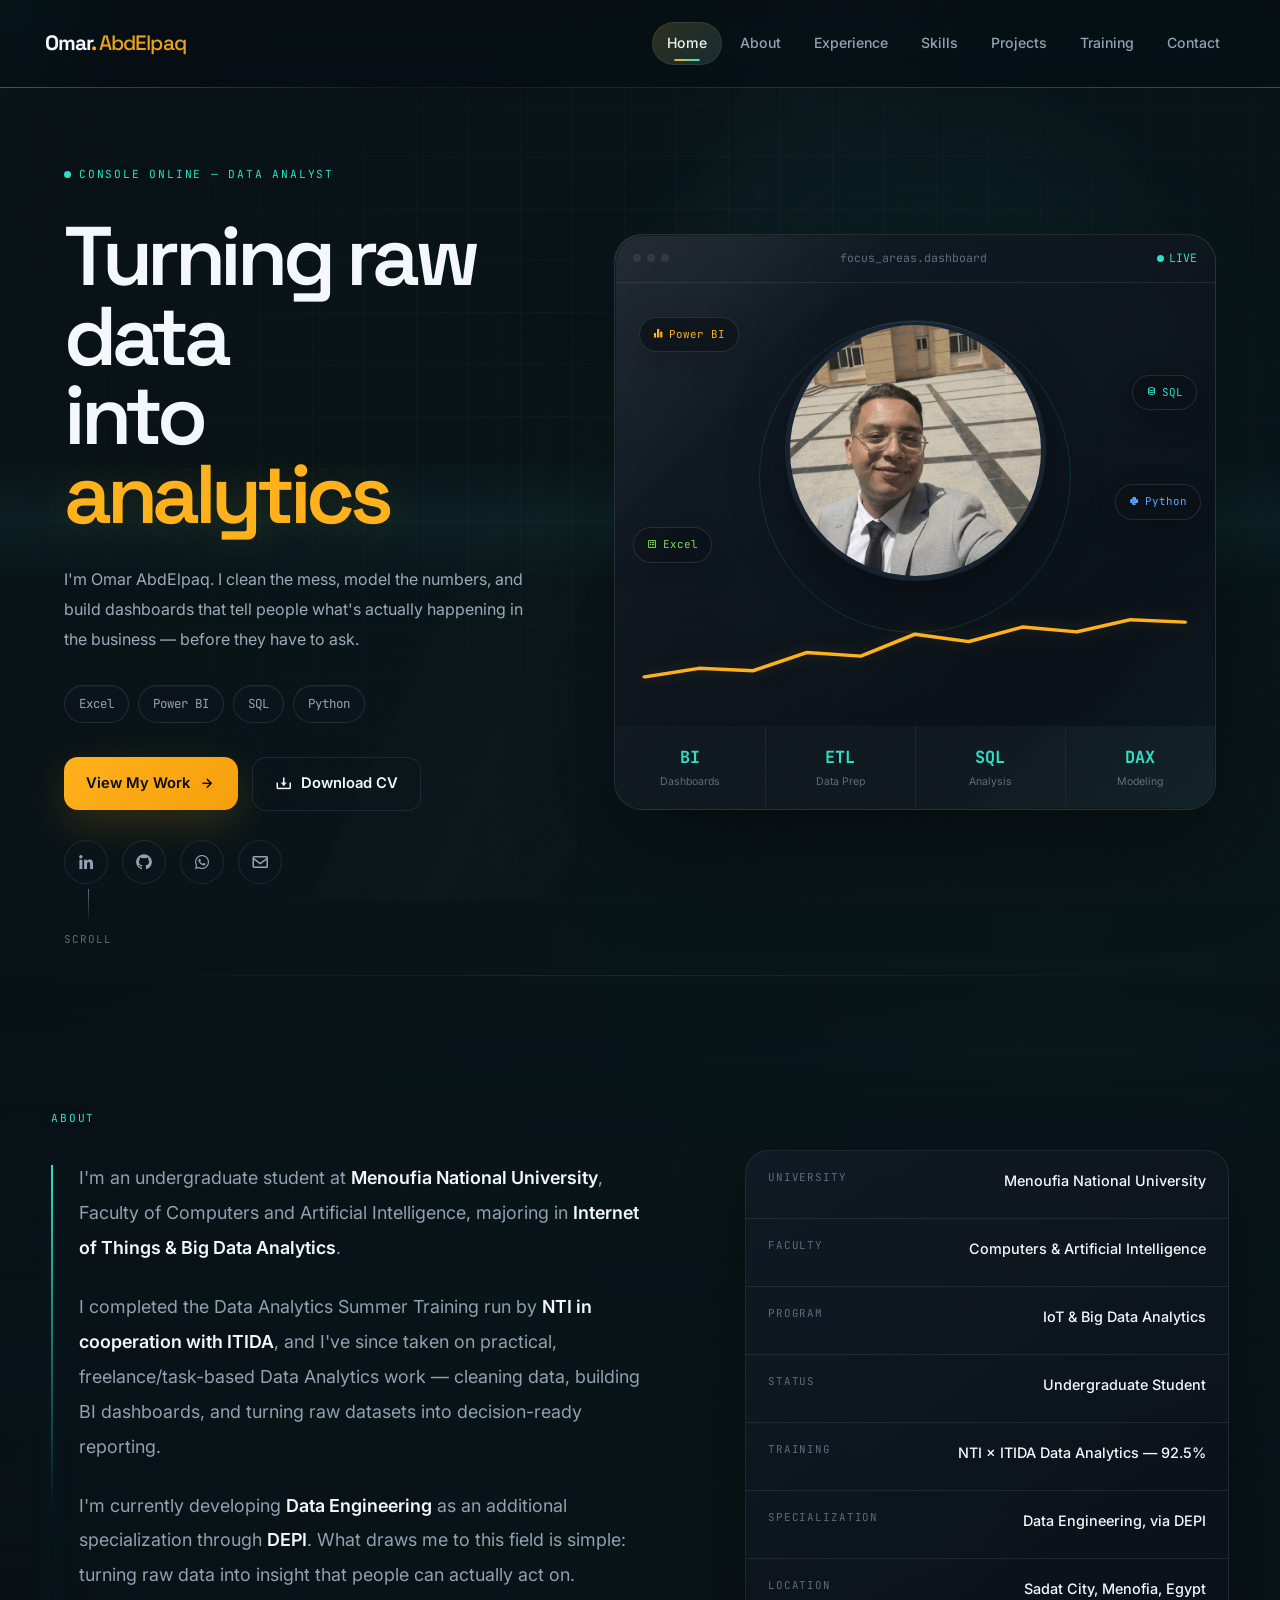
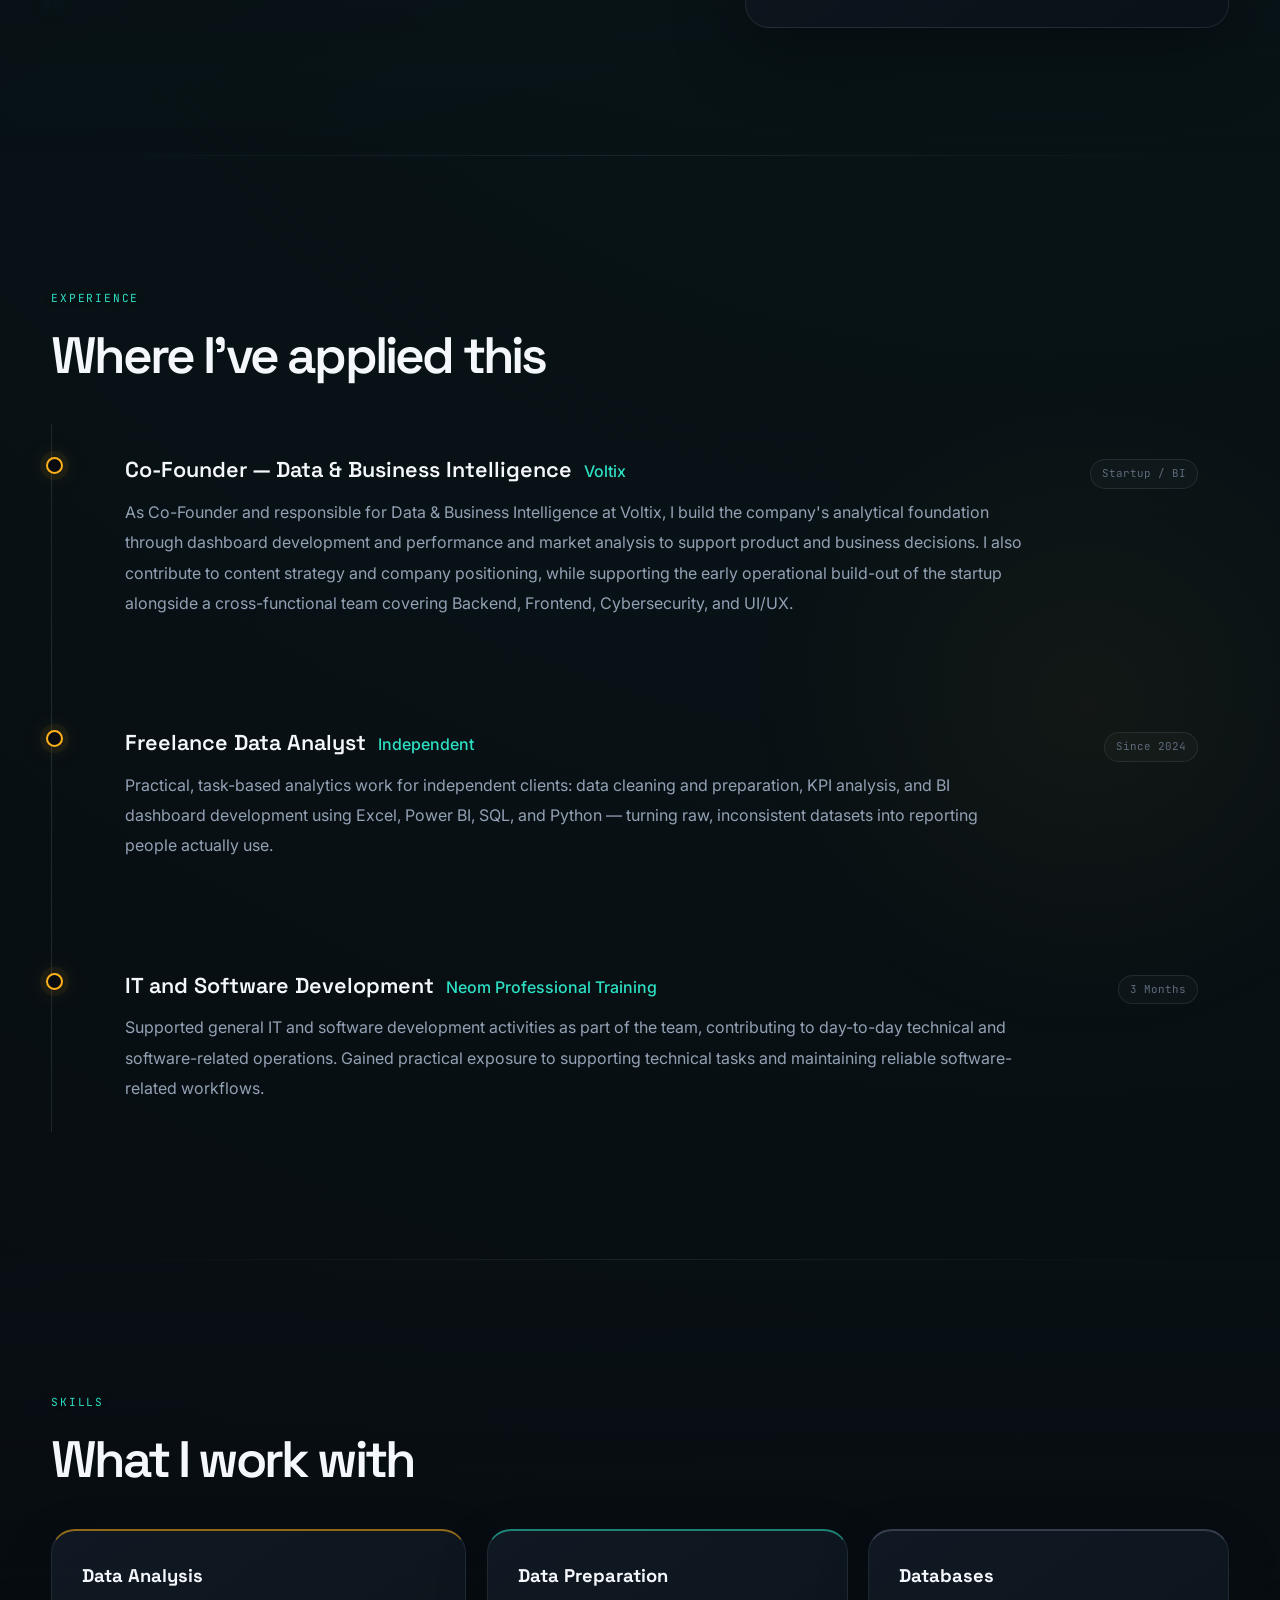
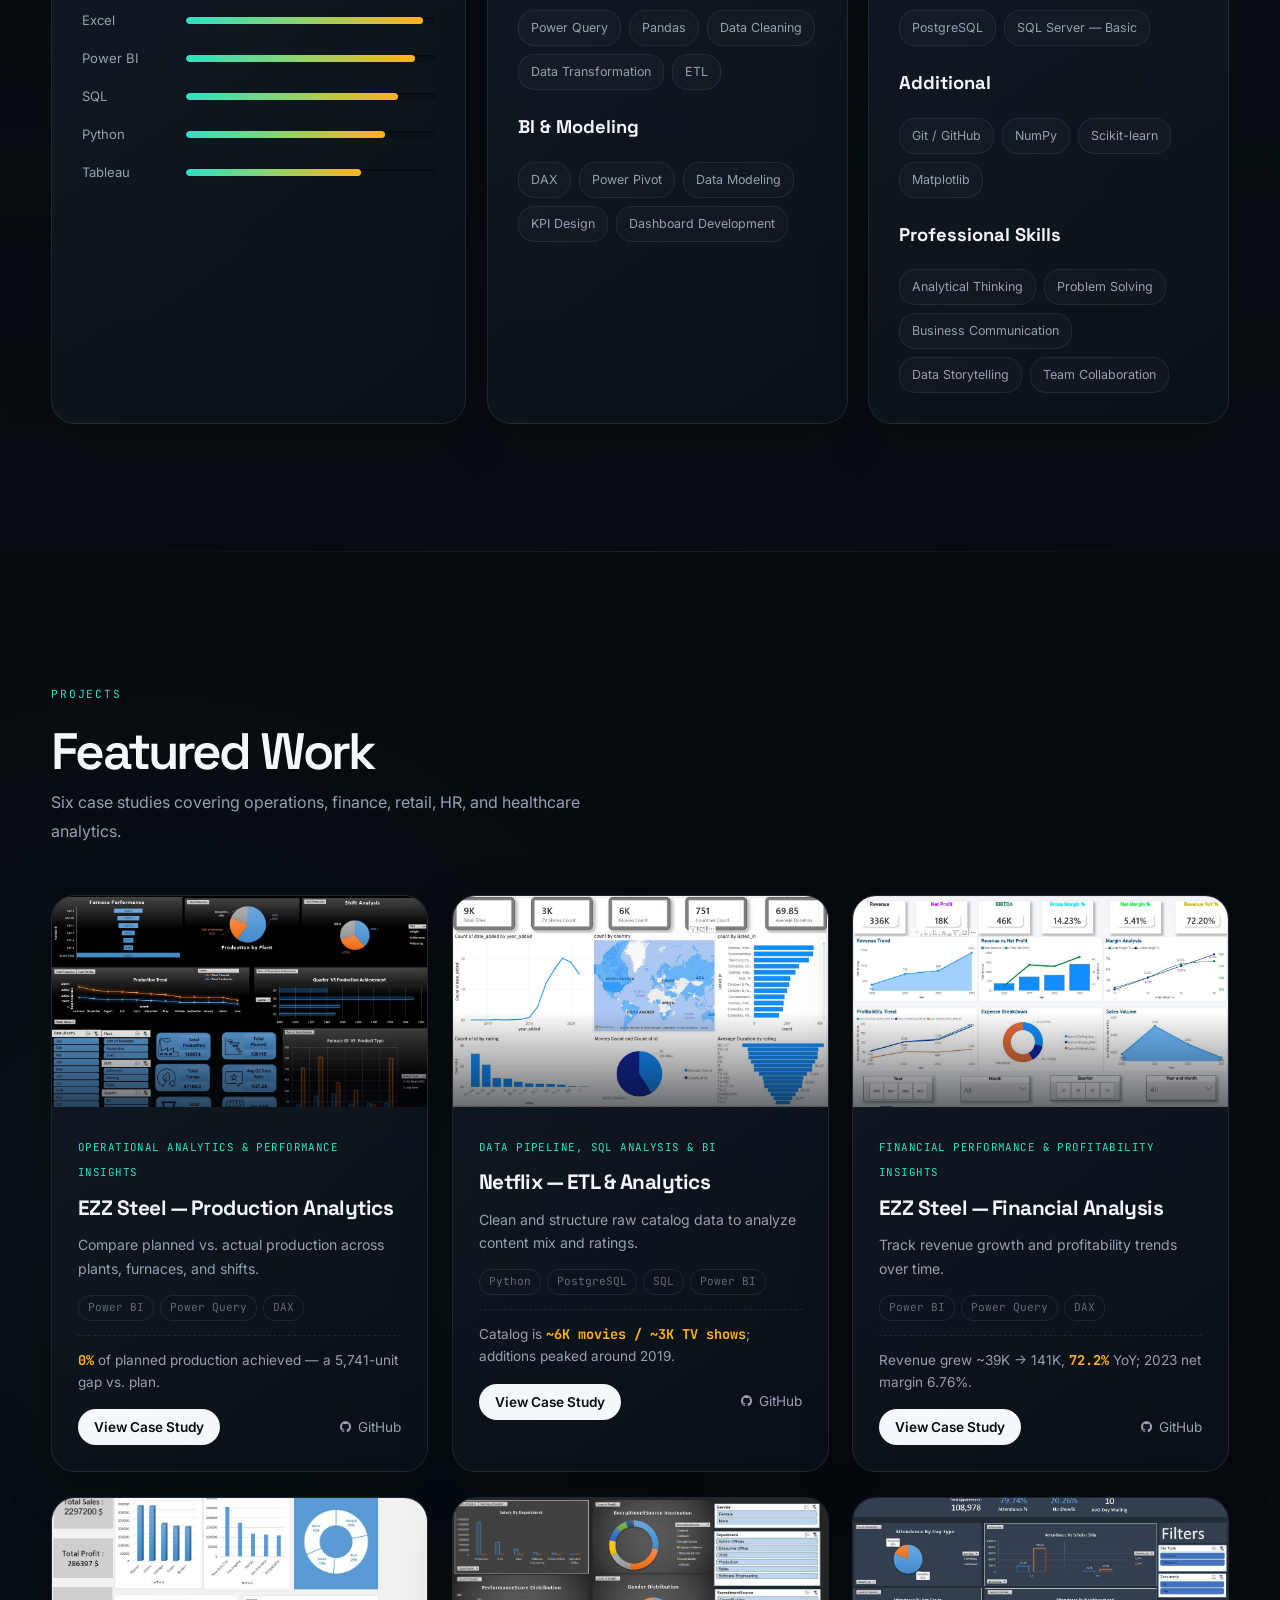
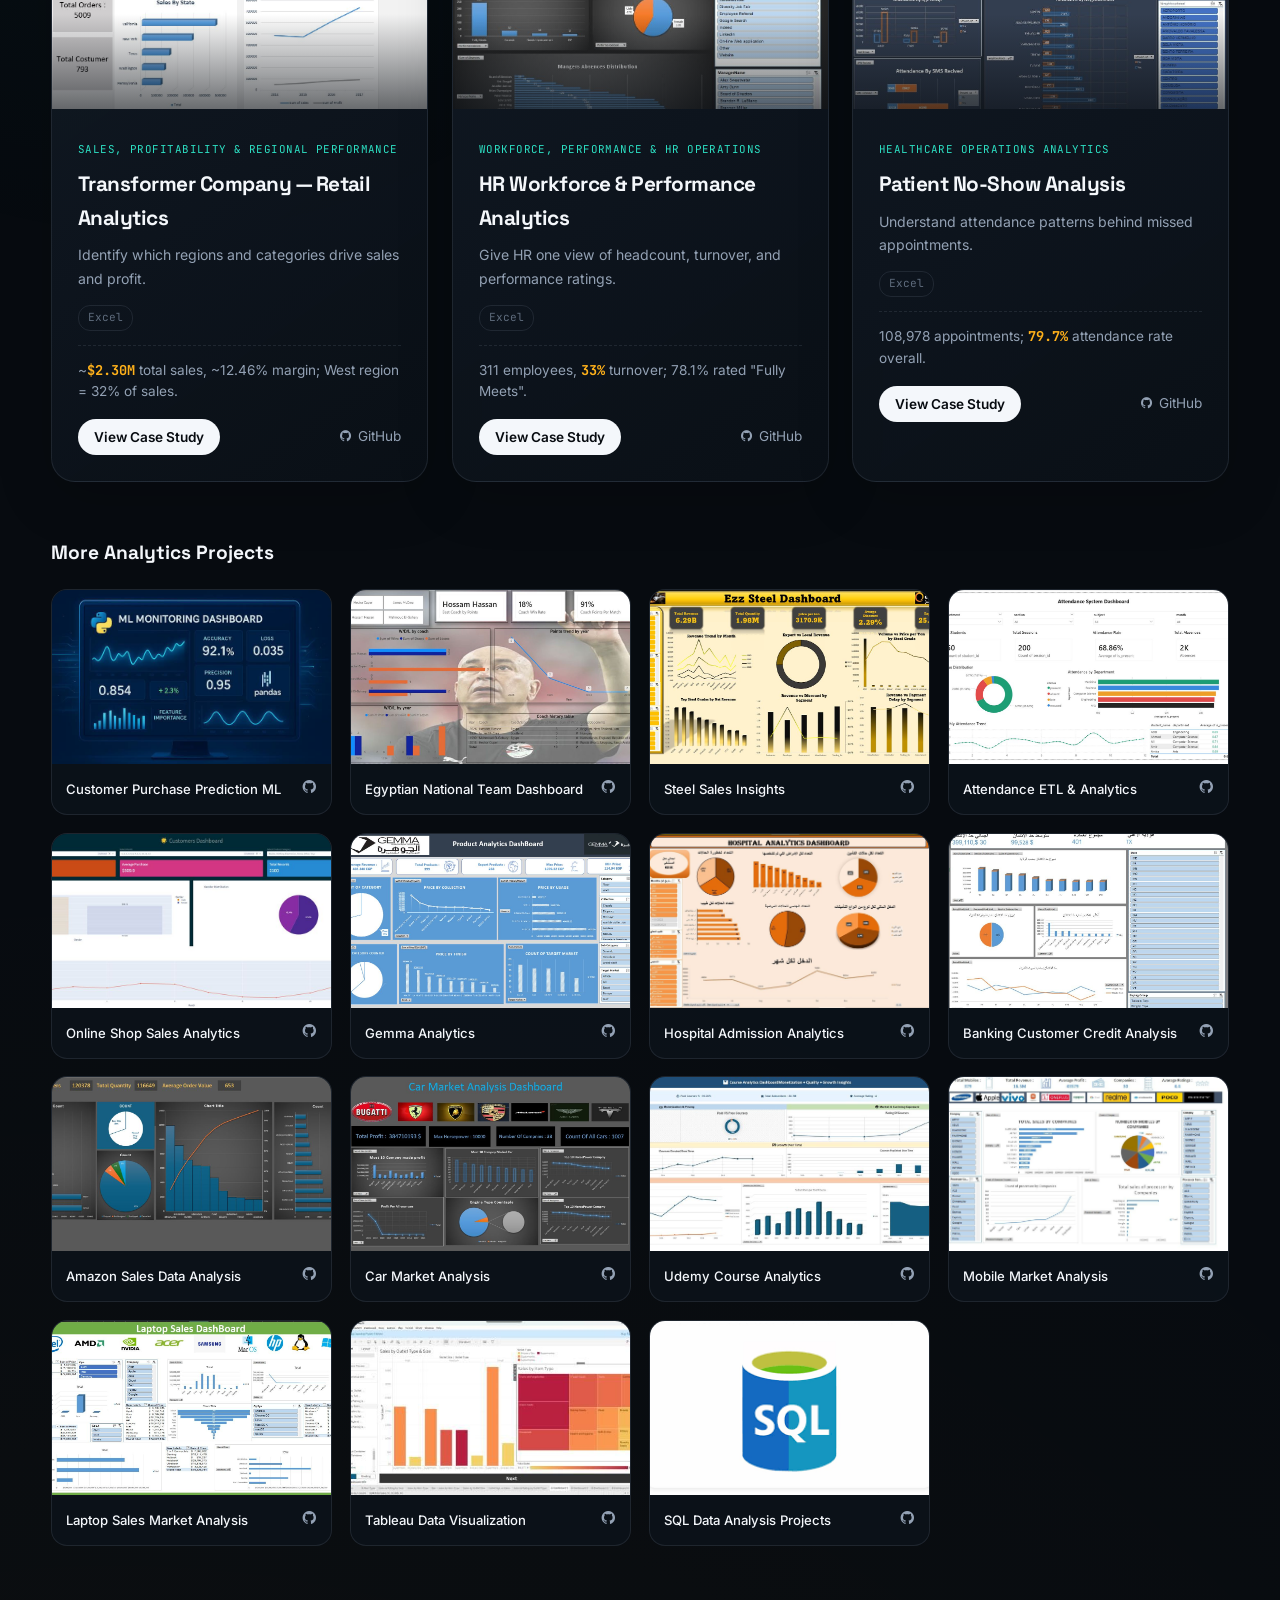
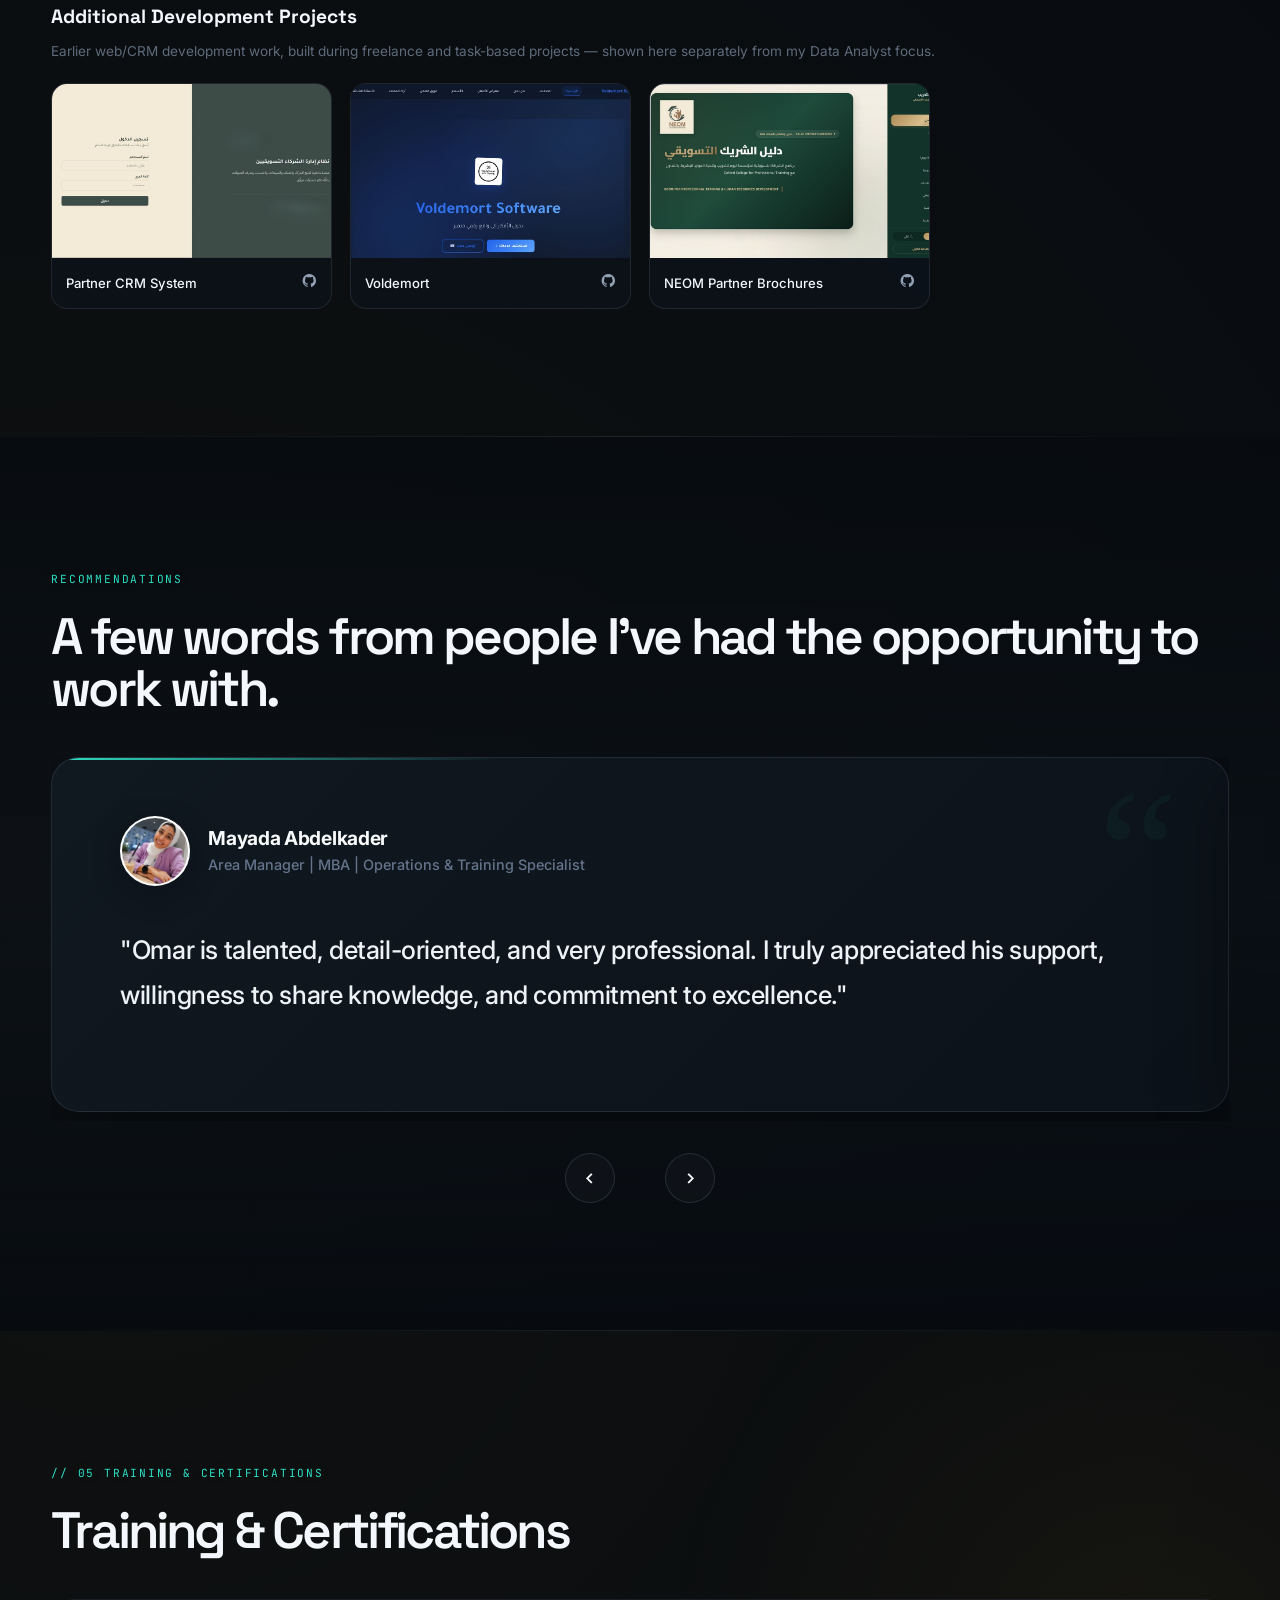
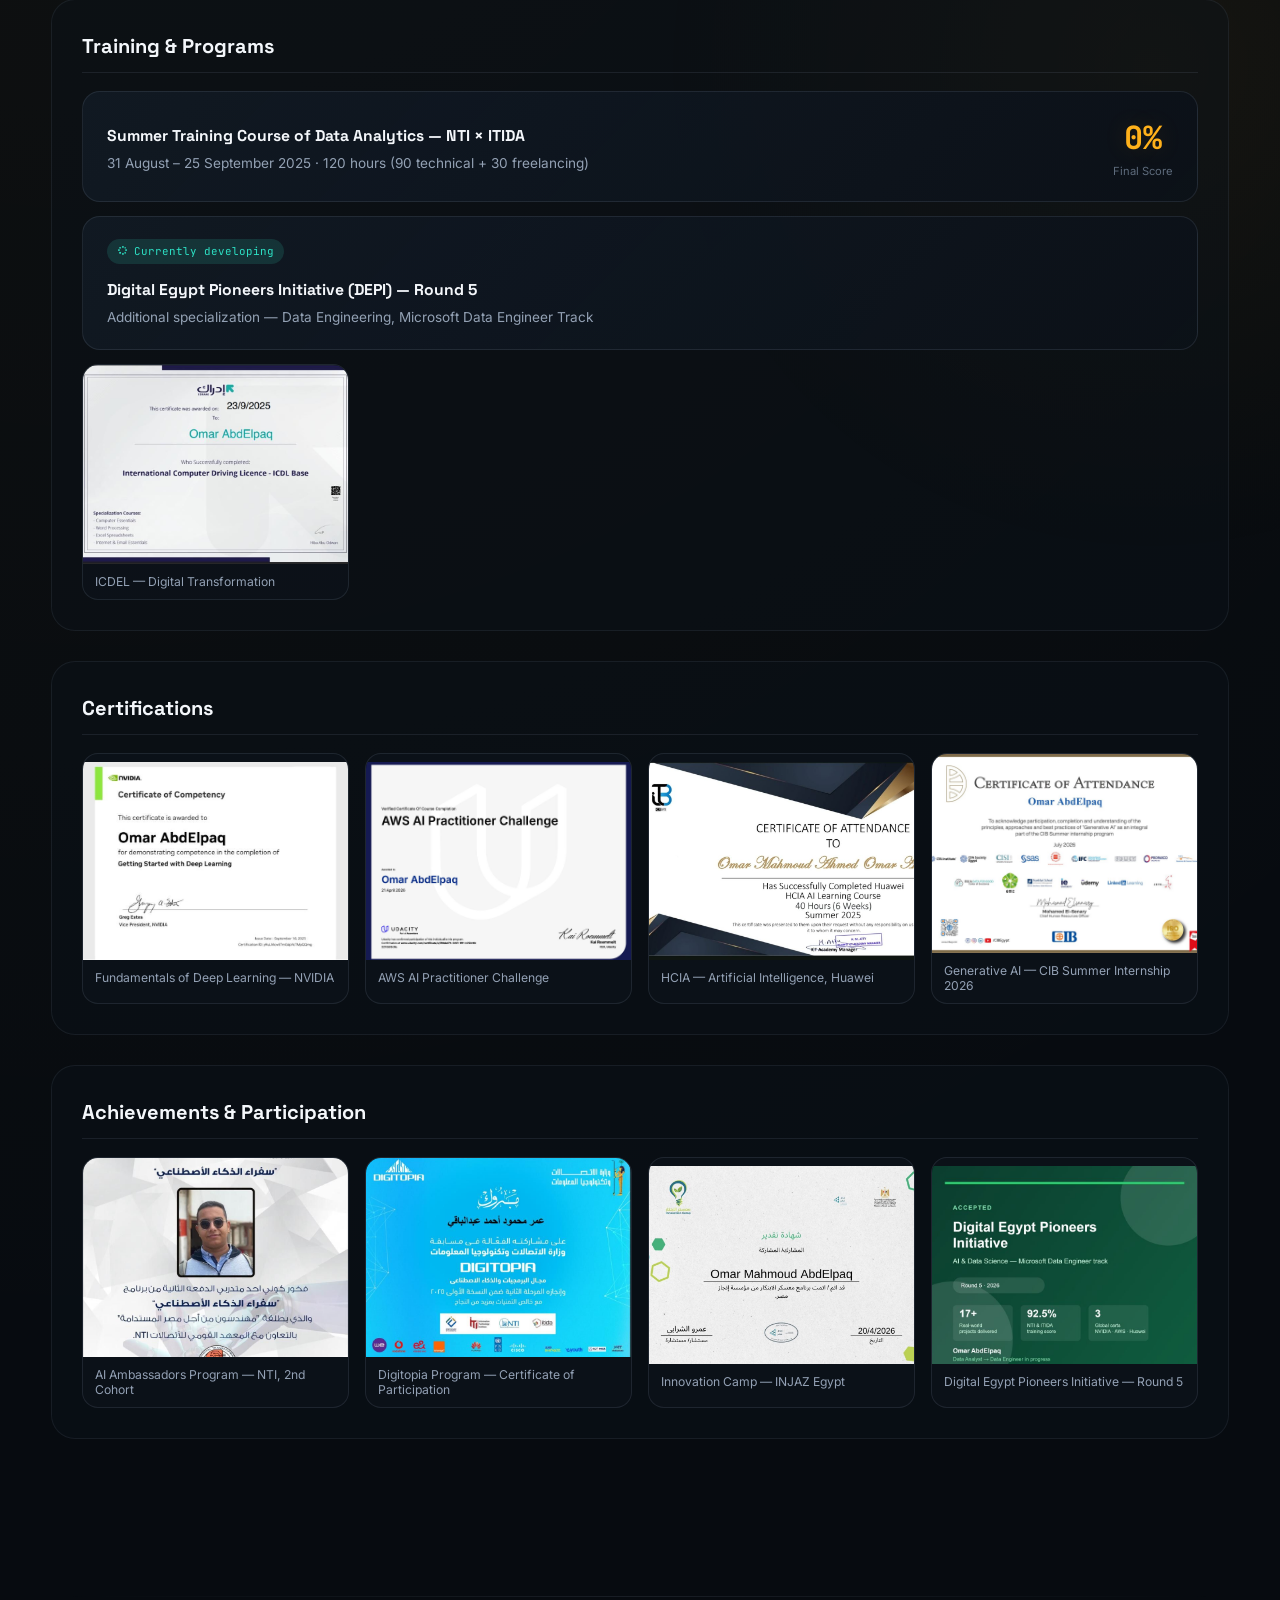
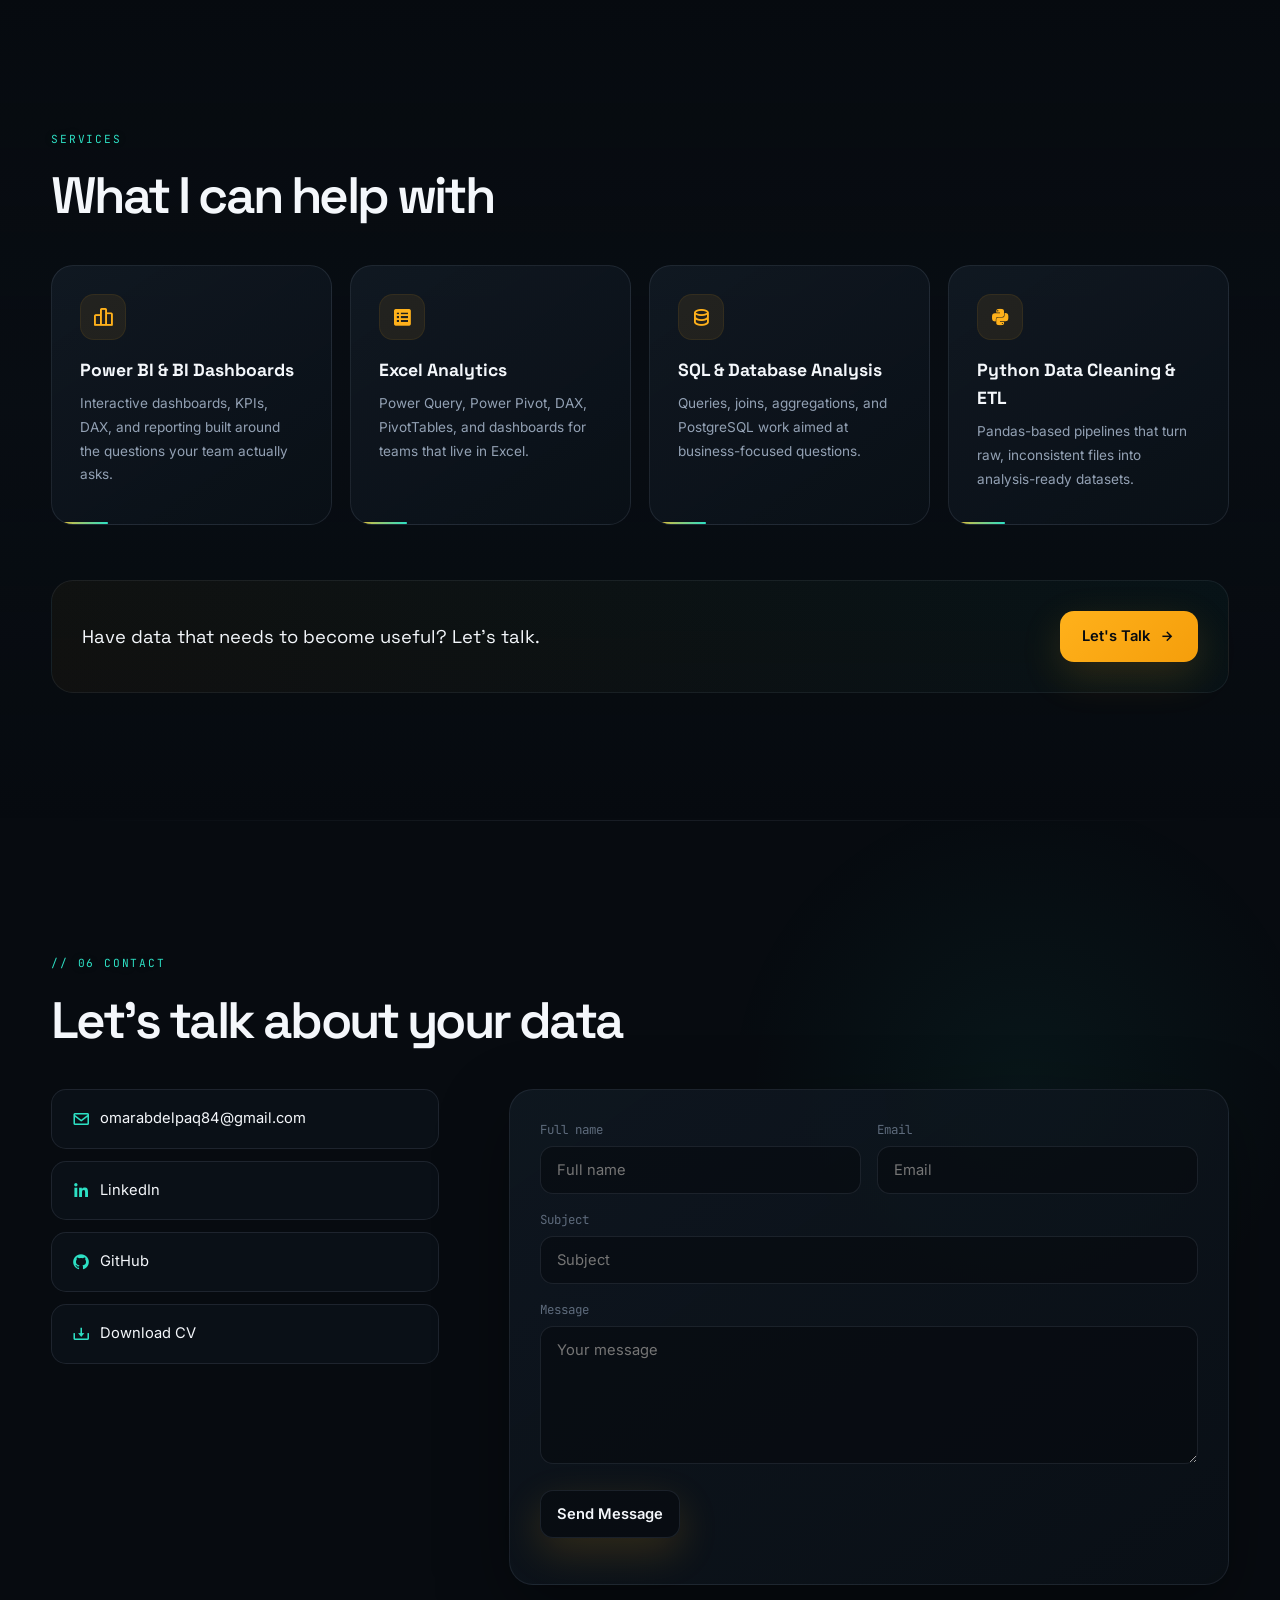
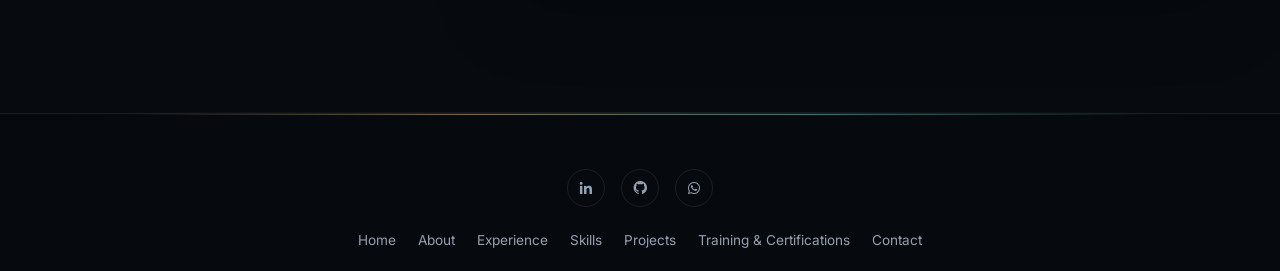
==== commit 4130f4f6: "Add files via upload" ====
--- a/index.html
+++ b/index.html
@@ -1,29 +1,73 @@
 <!DOCTYPE html>
 <html lang="en">
 <head>
+<meta name="google-site-verification" content="wWEtAQT6BeylWSEoP5cPfzHy1QeirMl4yZslso37DDc" />
 <meta charset="UTF-8">
 <meta name="viewport" content="width=device-width, initial-scale=1.0">
-<title>Omar AbdElpaq | Data Analyst</title>
+<title>Omar AbdElpaq | Data Analyst — Power BI, SQL &amp; Python Portfolio</title>
 <meta name="description" content="Omar AbdElpaq — Data Analyst working with Excel, Power BI, SQL and Python. Portfolio of BI dashboards, ETL pipelines, and business analytics case studies.">
 <meta name="theme-color" content="#0A0F14">
 <meta name="author" content="Omar AbdElpaq">
-<link rel="canonical" href="https://omarabdelpaq84-design.github.io/">
+<link rel="canonical" href="https://omarabdelpaq.vercel.app/">
 
 <meta property="og:type" content="website">
-<meta property="og:title" content="Omar AbdElpaq | Data Analyst">
-<meta property="og:description" content="Portfolio of Power BI dashboards, SQL & Python analytics, and ETL pipeline case studies by Omar AbdElpaq.">
-<meta property="og:image" content="img/omar-abdelpaq.png">
+<meta property="og:url" content="https://omarabdelpaq.vercel.app/">
+<meta property="og:site_name" content="Omar AbdElpaq — Data Analyst Portfolio">
+<meta property="og:title" content="Omar AbdElpaq | Data Analyst — Power BI, SQL &amp; Python Portfolio">
+<meta property="og:description" content="Portfolio of Power BI dashboards, SQL &amp; Python analytics, and ETL pipeline case studies by Omar AbdElpaq.">
+<meta property="og:image" content="https://omarabdelpaq.vercel.app/img/omar-abdelpaq.png">
+<meta property="og:image:alt" content="Portrait of Omar AbdElpaq, Data Analyst">
 
 <meta name="twitter:card" content="summary_large_image">
-<meta name="twitter:title" content="Omar AbdElpaq | Data Analyst">
-<meta name="twitter:description" content="Portfolio of Power BI dashboards, SQL & Python analytics, and ETL pipeline case studies by Omar AbdElpaq.">
-<meta name="twitter:image" content="img/omar-abdelpaq.png">
-
-<link rel="icon" type="image/x-icon" href="img/favicon/favicon.png">
-<link rel="icon" type="image/png" sizes="32x32" href="img/favicon/favicon.png">
-<link rel="icon" type="image/png" sizes="16x16" href="img/favicon/favicon.png">
-<link rel="apple-touch-icon" sizes="180x180" href="img/favicon/favicon.png">
+<meta name="twitter:title" content="Omar AbdElpaq | Data Analyst — Power BI, SQL &amp; Python Portfolio">
+<meta name="twitter:description" content="Portfolio of Power BI dashboards, SQL &amp; Python analytics, and ETL pipeline case studies by Omar AbdElpaq.">
+<meta name="twitter:image" content="https://omarabdelpaq.vercel.app/img/omar-abdelpaq.png">
+
+<link rel="icon" href="img/favicon/favicon.ico" sizes="any">
+<link rel="icon" type="image/png" sizes="32x32" href="img/favicon/favicon-32x32.png">
+<link rel="icon" type="image/png" sizes="16x16" href="img/favicon/favicon-16x16.png">
+<link rel="apple-touch-icon" sizes="180x180" href="img/favicon/apple-touch-icon.png">
 <link rel="manifest" href="img/favicon/site.webmanifest">
+
+<script type="application/ld+json">
+{
+  "@context": "https://schema.org",
+  "@graph": [
+    {
+      "@type": "Person",
+      "@id": "https://omarabdelpaq.vercel.app/#person",
+      "name": "Omar AbdElpaq",
+      "url": "https://omarabdelpaq.vercel.app/",
+      "image": "https://omarabdelpaq.vercel.app/img/omar-abdelpaq.png",
+      "jobTitle": "Data Analyst",
+      "description": "Data Analyst working with Excel, Power BI, SQL and Python, building BI dashboards, ETL pipelines, and business analytics case studies.",
+      "knowsAbout": ["Data Analysis", "Data Analytics", "Business Intelligence", "Power BI", "SQL", "Python", "Excel", "Data Visualization", "ETL", "Data Engineering"],
+      "sameAs": [
+        "https://www.linkedin.com/in/eng-omar-abdelpaq/",
+        "https://github.com/omarabdelpaq84-design"
+      ],
+      "mainEntityOfPage": { "@id": "https://omarabdelpaq.vercel.app/#webpage" }
+    },
+    {
+      "@type": "WebSite",
+      "@id": "https://omarabdelpaq.vercel.app/#website",
+      "name": "Omar AbdElpaq — Data Analyst Portfolio",
+      "url": "https://omarabdelpaq.vercel.app/",
+      "author": { "@id": "https://omarabdelpaq.vercel.app/#person" },
+      "about": { "@id": "https://omarabdelpaq.vercel.app/#person" }
+    },
+    {
+      "@type": "ProfilePage",
+      "@id": "https://omarabdelpaq.vercel.app/#webpage",
+      "url": "https://omarabdelpaq.vercel.app/",
+      "name": "Omar AbdElpaq | Data Analyst — Power BI, SQL & Python Portfolio",
+      "isPartOf": { "@id": "https://omarabdelpaq.vercel.app/#website" },
+      "about": { "@id": "https://omarabdelpaq.vercel.app/#person" },
+      "mainEntity": { "@id": "https://omarabdelpaq.vercel.app/#person" }
+    }
+  ]
+}
+</script>
 
 <link rel="stylesheet" href="css/style.css">
 <link href='https://unpkg.com/boxicons@2.1.4/css/boxicons.min.css' rel='stylesheet'>
@@ -33,6 +77,7 @@
 </head>
 <body>
 
+<a class="skip-link" href="#main-content">Skip to content</a>
 <div class="grain"></div>
 <div class="progress-rail"><div class="progress-fill" id="progress-fill"></div></div>
 
@@ -50,6 +95,8 @@
   </nav>
 </header>
 
+<main id="main-content">
+
 <!-- =========================== HERO / CONSOLE =========================== -->
 <section class="home" id="home">
   <div class="console-grid" aria-hidden="true"></div>
@@ -92,7 +139,7 @@
       </div>
 
       <div class="console-photo">
-        <img src="img/omar-abdelpaq.png" alt="Portrait of Omar AbdElpaq">
+        <img src="img/omar-abdelpaq.png" alt="Portrait of Omar AbdElpaq" fetchpriority="high">
         <span class="hero-float-badge hero-badge-powerbi"><i class='bx bxs-bar-chart-alt-2'></i>Power BI</span>
         <span class="hero-float-badge hero-badge-sql"><i class='bx bx-data'></i>SQL</span>
         <span class="hero-float-badge hero-badge-excel"><i class='bx bx-spreadsheet'></i>Excel</span>
@@ -120,6 +167,7 @@
 <!-- =========================== ABOUT =========================== -->
 <section class="about" id="about">
   <div class="section-inner">
+    <h2 class="sr-only">About Omar AbdElpaq</h2>
     <span class="eyebrow" data-reveal>About</span>
     <div class="about-grid">
       <div class="about-text" data-reveal>
@@ -729,6 +777,8 @@
   </div>
 </section>
 
+</main>
+
 <footer class="footer">
   <div class="social">
     <a target="_blank" rel="noopener noreferrer" href="https://www.linkedin.com/in/eng-omar-abdelpaq/" aria-label="LinkedIn"><i class='bx bxl-linkedin'></i></a>
--- a/css/style.css
+++ b/css/style.css
@@ -61,6 +61,19 @@
 
 /* Container */
 .section-inner{max-width:var(--container);margin:0 auto;padding:0 32px;}
+
+/* =========== Accessibility utilities (SEO/a11y pass — no visual change when inactive) =========== */
+.sr-only{
+  position:absolute;width:1px;height:1px;padding:0;margin:-1px;overflow:hidden;
+  clip:rect(0,0,0,0);white-space:nowrap;border:0;
+}
+.skip-link{
+  position:absolute;top:-100px;left:12px;z-index:1000;
+  background:var(--panel-2,#0A0F14);color:var(--teal,#2de0c4);
+  padding:10px 16px;border-radius:6px;font-family:var(--ff-mono);font-size:.8rem;
+  text-decoration:none;transition:top .2s ease;
+}
+.skip-link:focus{top:12px;}
 
 .eyebrow{
   display:inline-flex;align-items:center;gap:8px;
